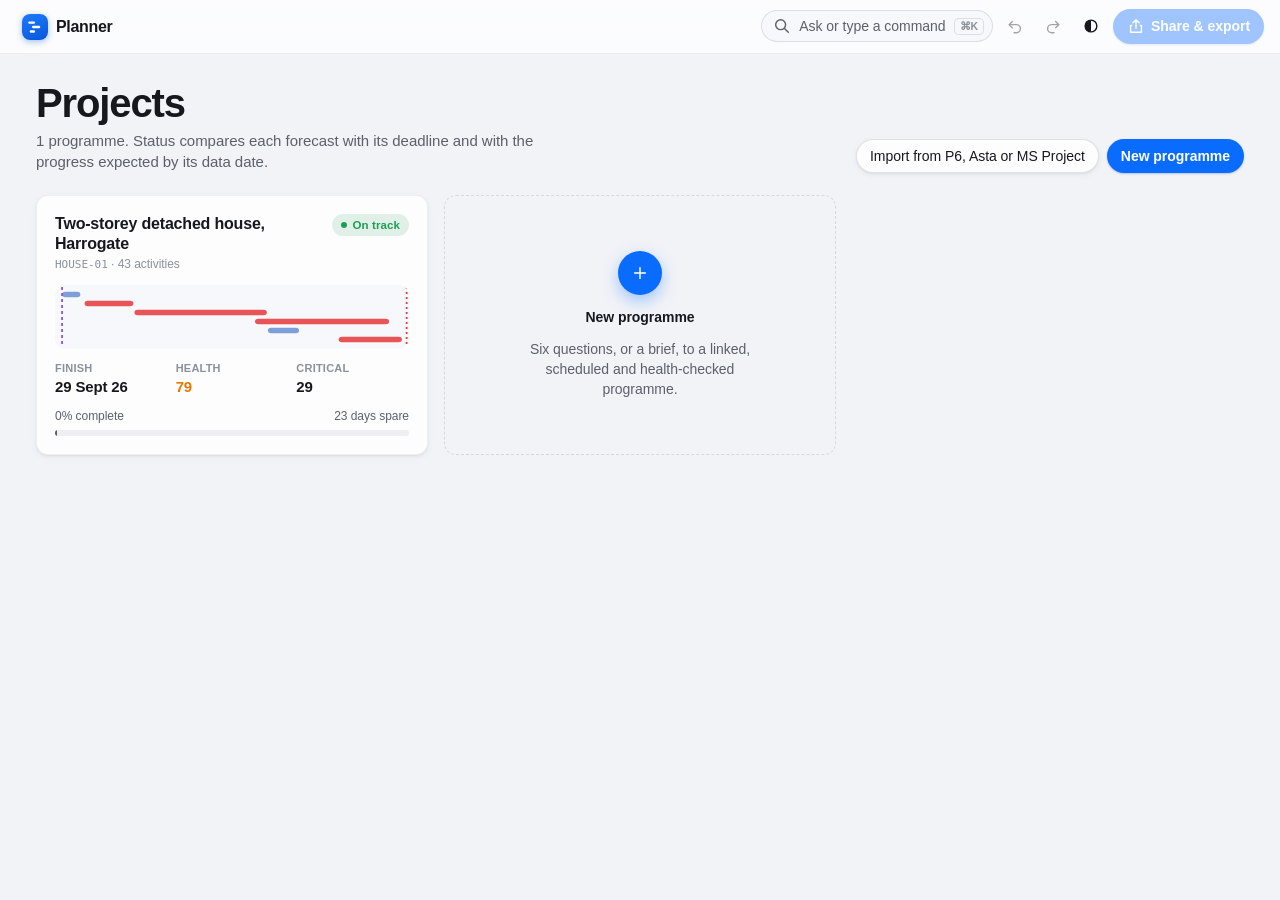
==== web/standalone.html @ c732b556 "Merge PDF report pack; rebuilt page Co-Authored-By: Claude Fable 5.1 <noreply@anthropic.com> Claude-" ====
<meta charset="utf-8">
<title>Planner — construction scheduling</title>
<link rel="icon" href="data:,">
<meta name="claude:viewport-fit-sides" content="cover">
<meta name="viewport" content="width=device-width, initial-scale=1, viewport-fit=cover">
<style>
/* Planner — one-screen scheduling app.
   Layout: frosted top bar over three screens (Projects portfolio, Plan = grid + Gantt with a
   slide-in inspector, Monitor = forecast, health and look-ahead). Sheets rise from their trigger.
   Type: the platform system face (SF Pro on Apple devices) with size-specific tracking; mono for
   activity IDs and dates in columns. Colour: Apple system hues on grey neutrals biased slightly
   blue; red means critical path, purple is the data date, orange marks constraints. */
:root {
  --bg: #f2f3f7;            /* page ground */
  --surface: #fdfdfe;       /* cards, grid (tinted, never pure white) */
  --surface-2: #f7f8fb;     /* recessed rows, summaries */
  --raised: #fdfdfe;        /* sheets, popovers */
  --ink: #16181d;           /* primary label */
  --ink-2: #5b606b;         /* secondary label */
  --ink-3: #8b909b;         /* tertiary label */
  --line: rgba(60, 64, 80, .14);
  --line-2: rgba(60, 64, 80, .07);
  --accent: #0a6cff;
  --accent-ink: #ffffff;
  --accent-soft: rgba(10, 108, 255, .11);
  --sel: rgba(10, 108, 255, .13);
  --crit: #e5383b;
  --crit-soft: rgba(229, 56, 59, .12);
  --ok: #1f9d55;
  --ok-soft: rgba(31, 157, 85, .13);
  --warn: #e07b00;
  --warn-soft: rgba(224, 123, 0, .14);
  --dd: #8a4fe0;            /* data date */
  --period: #0d8a7d;        /* closed progress periods */
  --bar: #4a78c8;            /* Asta-style activity blue */
  --done-ink: #0b1a33;       /* darkens the completed part of a bar */
  --bar-2: #9fb1d6;
  --summary: #2c3240;
  --baseline: #b5bccb;
  --progress: #1f9d55;
  --hist: #6e95e6;
  --over: #e5383b;
  --weekend: rgba(60, 64, 80, .07);
  --glass: rgba(255, 255, 255, .72);
  --glass-edge: rgba(255, 255, 255, .7);
  --scrim: rgba(18, 20, 28, .28);
  --shadow-low: 0 1px 2px rgba(20, 24, 40, .05), 0 2px 6px rgba(20, 24, 40, .05);
  --shadow-med: 0 2px 4px rgba(20, 24, 40, .06), 0 10px 24px rgba(20, 24, 40, .12);
  --shadow-high: 0 4px 8px rgba(20, 24, 40, .10), 0 24px 56px rgba(20, 24, 40, .20);
  --shadow-1: var(--shadow-low); --shadow-2: var(--shadow-med); --shadow-3: var(--shadow-high);
  --font: -apple-system, BlinkMacSystemFont, "SF Pro Text", "Segoe UI", Roboto, "Helvetica Neue", Arial, sans-serif;
  --font-display: -apple-system, BlinkMacSystemFont, "SF Pro Display", "Segoe UI", Roboto, "Helvetica Neue", Arial, sans-serif;
  --mono: ui-monospace, "SF Mono", SFMono-Regular, Menlo, Consolas, monospace;
  /* foundations: a 4px spacing grid, a 1.2 type scale from 14px exposed as roles, radii by role that nest
     concentrically (inner = outer - gap), three shadow tiers that imply stacking order, alpha overlays for
     interaction states, and two motion bands. Themes (light/dark) change values, never roles. */
  --space-1: 4px; --space-2: 8px; --space-3: 12px; --space-4: 16px; --space-5: 20px; --space-6: 24px; --space-8: 32px; --space-10: 40px;
  --fs-xs: 12px; --fs-sm: 13px; --fs-base: 14px; --fs-lg: 17px; --fs-xl: 20px; --fs-2xl: 24px; --fs-3xl: 29px; --fs-4xl: 35px;
  --lh-body: 1.43; --lh-heading: 1.25; --lh-supporting: 1.5;
  --w-regular: 400; --w-medium: 500; --w-semibold: 600; --w-bold: 700;
  --r-inner: 6px; --r-element: 10px; --r-container: 12px; --r-page: 28px; --r-full: 999px;
  --r-s: var(--r-inner); --r-m: var(--r-element); --r-l: var(--r-container);
  --overlay-hover: rgba(20, 24, 40, .06); --overlay-pressed: rgba(20, 24, 40, .11);
  --ease-standard: cubic-bezier(.2, 0, 0, 1); --dur-fast: 125ms; --dur-medium: 300ms; --dur-slow: 700ms;
  --z-raised: 1; --z-sticky: 30; --z-dropdown: 60; --z-overlay: 75; --z-toast: 90; --z-tooltip: 95;
  --rh: 30px;
  /* aliases used by the chart code; they follow the theme through the tokens above */
  --grid: var(--line-2); --muted: var(--ink-3); --today: var(--dd); --ms: var(--ink); --panel: var(--surface);
}
@media (prefers-color-scheme: dark) {
  :root:not([data-theme="light"]) {
    --bg: #0d0f13; --surface: #16191f; --surface-2: #1b1f26; --raised: #20242c;
    --ink: #eef0f4; --ink-2: #a6acb8; --ink-3: #747b88;
    --line: rgba(220, 226, 240, .13); --line-2: rgba(220, 226, 240, .06);
    --accent: #3d8bff; --accent-soft: rgba(61, 139, 255, .18); --sel: rgba(61, 139, 255, .22);
    --crit: #ff5a5d; --crit-soft: rgba(255, 90, 93, .16); --ok: #36c477; --ok-soft: rgba(54, 196, 119, .16);
    --warn: #ffa53a; --warn-soft: rgba(255, 165, 58, .16); --dd: #b78bff; --period: #3fcab6;
    --bar: #6f97e0; --done-ink: #000; --bar-2: #4c5d82; --summary: #d4d9e4; --baseline: #59606f; --progress: #36c477; --hist: #6f99f0; --over: #ff5a5d;
    --weekend: rgba(255, 255, 255, .04); --glass: rgba(24, 27, 34, .72); --glass-edge: rgba(255, 255, 255, .08); --scrim: rgba(0, 0, 0, .5);
    --shadow-low: 0 1px 2px rgba(0, 0, 0, .35), 0 2px 6px rgba(0, 0, 0, .3); --shadow-med: 0 2px 4px rgba(0, 0, 0, .4), 0 10px 24px rgba(0, 0, 0, .45); --shadow-high: 0 4px 8px rgba(0, 0, 0, .5), 0 24px 56px rgba(0, 0, 0, .6);
    --overlay-hover: rgba(255, 255, 255, .06); --overlay-pressed: rgba(255, 255, 255, .11);
    color-scheme: dark;
  }
}
:root[data-theme="dark"] {
  --bg: #0d0f13; --surface: #16191f; --surface-2: #1b1f26; --raised: #20242c;
  --ink: #eef0f4; --ink-2: #a6acb8; --ink-3: #747b88;
  --line: rgba(220, 226, 240, .13); --line-2: rgba(220, 226, 240, .06);
  --accent: #3d8bff; --accent-soft: rgba(61, 139, 255, .18); --sel: rgba(61, 139, 255, .22);
  --crit: #ff5a5d; --crit-soft: rgba(255, 90, 93, .16); --ok: #36c477; --ok-soft: rgba(54, 196, 119, .16);
  --warn: #ffa53a; --warn-soft: rgba(255, 165, 58, .16); --dd: #b78bff; --period: #3fcab6;
  --bar: #6f97e0; --done-ink: #000; --bar-2: #4c5d82; --summary: #d4d9e4; --baseline: #59606f; --progress: #36c477; --hist: #6f99f0; --over: #ff5a5d;
  --weekend: rgba(255, 255, 255, .04); --glass: rgba(24, 27, 34, .72); --glass-edge: rgba(255, 255, 255, .08); --scrim: rgba(0, 0, 0, .5);
  --shadow-low: 0 1px 2px rgba(0, 0, 0, .35), 0 2px 6px rgba(0, 0, 0, .3); --shadow-med: 0 2px 4px rgba(0, 0, 0, .4), 0 10px 24px rgba(0, 0, 0, .45); --shadow-high: 0 4px 8px rgba(0, 0, 0, .5), 0 24px 56px rgba(0, 0, 0, .6);
  --overlay-hover: rgba(255, 255, 255, .06); --overlay-pressed: rgba(255, 255, 255, .11);
  color-scheme: dark;
}

* { box-sizing: border-box; }
[hidden] { display: none !important; }
html, body { height: 100%; }
body { margin: 0; background: var(--bg); color: var(--ink); font: var(--fs-base)/var(--lh-body) var(--font); letter-spacing: -.003em; overflow: hidden; -webkit-font-smoothing: antialiased; }
button, input, select, textarea { font: inherit; color: inherit; letter-spacing: inherit; }
button { cursor: pointer; }
:focus-visible { outline: 2px solid var(--accent); outline-offset: 3px; border-radius: var(--r-inner); }
.ic { width: 18px; height: 18px; flex: none; fill: none; stroke: currentColor; stroke-width: 1.6; stroke-linecap: round; stroke-linejoin: round; }
.ic .fillc { fill: currentColor; stroke: none; }
.ic .fillbg { fill: var(--surface); }
kbd { font: 600 10.5px/1 var(--font); color: var(--ink-3); border: 1px solid var(--line); border-radius: 5px; padding: 2px 5px; background: var(--surface-2); }
.mono { font-family: var(--mono); font-size: .92em; font-variant-numeric: tabular-nums; }
.hint, .muted { color: var(--ink-2); }
.crit { color: var(--crit); }

/* ---------- controls ---------- */
:where(.primary, .btn, .ghost, .tb, .icon, .pop button, .sheet .actions button, .chipbtn) {
  display: inline-flex; align-items: center; justify-content: center; gap: 6px; border-radius: 999px; border: 1px solid transparent;
  padding: 6px 13px; min-height: 32px; white-space: nowrap; background: transparent; color: var(--ink);
  transition: transform var(--dur-fast) var(--ease-standard), background-color var(--dur-fast) var(--ease-standard), border-color var(--dur-fast) var(--ease-standard), opacity var(--dur-fast) var(--ease-standard);
}
.primary { background: var(--accent); color: var(--accent-ink); font-weight: 600; box-shadow: 0 1px 2px rgba(10, 60, 160, .25); }
.primary:hover { filter: brightness(1.06); }
.btn { background: var(--surface); border-color: var(--line); box-shadow: var(--shadow-1); }
.btn:hover, .ghost:hover, .tb:hover, .icon:hover, .chipbtn:hover { background: var(--overlay-hover); }
.primary:active, .btn:active, .ghost:active, .tb:active, .icon:active, .pop button:active, .chipbtn:active, .card:active, .tile:active { transform: scale(.98); transition-duration: 60ms; }
.btn:active, .ghost:active, .tb:active, .icon:active, .chipbtn:active { background: var(--overlay-pressed); }
button:disabled { opacity: .38; cursor: default; transform: none !important; background: transparent; }
.primary:disabled { background: var(--accent); }
.icon { padding: 0; width: 32px; height: 32px; border-radius: 50%; }
.danger { color: var(--crit); }
input:not([type=checkbox]):not([type=radio]):not([type=range]), select, textarea {
  background: var(--surface); border: 1px solid var(--line); border-radius: var(--r-element); padding: 6px 12px; min-width: 0; min-height: 36px;
  transition: border-color var(--dur-fast) var(--ease-standard), box-shadow var(--dur-fast) var(--ease-standard);
}
input:focus, select:focus, textarea:focus { outline: none; border-color: var(--accent); box-shadow: inset 0 0 0 1px var(--accent), 0 0 0 3px var(--accent-soft); }
select { appearance: none; padding-right: 28px; background-image: linear-gradient(45deg, transparent 50%, var(--ink-2) 50%), linear-gradient(135deg, var(--ink-2) 50%, transparent 50%); background-position: right 13px top 50%, right 8px top 50%; background-size: 5px 5px; background-repeat: no-repeat; }
input[type=range] { accent-color: var(--accent); width: 100%; }

/* switch */
.sw { display: flex; align-items: center; justify-content: space-between; gap: 12px; padding: 7px 4px; cursor: pointer; }
.sw input { position: absolute; opacity: 0; pointer-events: none; }
.sw i { position: relative; width: 38px; height: 23px; border-radius: 99px; background: var(--line); flex: none; transition: background-color .2s ease; }
.sw i::after { content: ""; position: absolute; top: 2px; left: 2px; width: 19px; height: 19px; border-radius: 50%; background: #fff; box-shadow: 0 1px 3px rgba(0, 0, 0, .25); transition: transform var(--dur-medium) var(--ease-standard); }
.sw input:checked + i { background: var(--ok); }
.sw input:checked + i::after { transform: translateX(15px); }
.sw input:focus-visible + i { outline: 2.5px solid var(--accent); outline-offset: 2px; }

/* ---------- shell ---------- */
.app { display: grid; grid-template-rows: auto auto 1fr; grid-template-columns: minmax(0, 1fr); height: 100%; }
.topbar {
  position: relative; z-index: 30; display: flex; align-items: center; gap: 12px; min-height: 54px;
  padding-block: 8px; padding-left: max(16px, env(safe-area-inset-left, 0px)); padding-right: max(16px, env(safe-area-inset-right, 0px));
  background: var(--glass); -webkit-backdrop-filter: blur(22px) saturate(180%); backdrop-filter: blur(22px) saturate(180%);
  border-bottom: 1px solid var(--line-2);
}
.tb-left, .tb-right { display: flex; align-items: center; gap: 6px; min-width: 0; }
.tb-left { flex: 1 1 0; }
.tb-right { flex: 1 1 0; justify-content: flex-end; }
.brand { display: inline-flex; align-items: center; gap: 8px; background: none; border: 0; padding: 4px 6px; border-radius: 10px; color: var(--ink); }
.brand:hover { background: var(--accent-soft); }
.mark { width: 26px; height: 26px; padding: 4px; border-radius: 8px; background: linear-gradient(160deg, #1d7bff, #0a56d8); fill: #fff; stroke: none; box-shadow: 0 2px 6px rgba(10, 86, 216, .35); }
.brand-name { font: 650 16px/1 var(--font-display); letter-spacing: -.02em; }
.crumb-sep { color: var(--ink-3); }
.crumb { display: inline-flex; align-items: center; gap: 6px; border: 0; background: none; padding: 6px 8px; border-radius: 10px; font-weight: 600; min-width: 0; color: var(--ink); }
.crumb:hover { background: var(--accent-soft); }
.crumb span { overflow: hidden; text-overflow: ellipsis; white-space: nowrap; max-width: 32vw; }
.chev { width: 12px; height: 12px; fill: none; stroke: var(--ink-2); stroke-width: 1.6; stroke-linecap: round; flex: none; }
.seg { position: relative; display: inline-grid; grid-auto-flow: column; grid-auto-columns: 1fr; padding: 3px; border-radius: 10px; background: var(--line-2); border: 1px solid var(--line-2); }
.seg button { position: relative; z-index: 1; border: 0; background: none; padding: 5px 18px; border-radius: 8px; font-weight: 600; color: var(--ink-2); min-height: 28px; }
.seg button[aria-selected="true"] { color: var(--ink); }
.seg-thumb { position: absolute; z-index: 0; top: 3px; left: 3px; height: calc(100% - 6px); border-radius: 8px; background: var(--raised); box-shadow: var(--shadow-1), 0 0 0 .5px var(--line); will-change: transform, width; }
.cmdk { display: inline-flex; align-items: center; gap: 8px; min-height: 32px; padding: 0 8px 0 11px; border-radius: 999px; border: 1px solid var(--line); background: var(--surface-2); color: var(--ink-2); min-width: 0; }
.cmdk:hover { border-color: var(--accent); }
.cmdk-label { white-space: nowrap; overflow: hidden; text-overflow: ellipsis; }
.status { display: inline-flex; align-items: center; gap: 5px; font-size: 12px; color: var(--ink-2); padding: 0 6px; white-space: nowrap; }
.status::before { content: ""; width: 7px; height: 7px; border-radius: 50%; background: var(--ok); }
.status.saving::before { background: var(--warn); animation: pulse 1s ease-in-out infinite; }
.status.error { color: var(--crit); } .status.error::before { background: var(--crit); }
@keyframes pulse { 50% { opacity: .35; } }
.screens { position: relative; min-height: 0; }
.screen { position: absolute; inset: 0; overflow: auto; }
.screen-plan { display: grid; grid-template-rows: auto auto 1fr; overflow: hidden; }

/* ---------- Projects (portfolio) ---------- */
.page { max-width: 1240px; margin: 0 auto; padding-block: 28px 64px; padding-left: max(16px, env(safe-area-inset-left, 0px)); padding-right: max(16px, env(safe-area-inset-right, 0px)); }
.page-head { display: flex; flex-wrap: wrap; align-items: flex-end; justify-content: space-between; gap: 16px; margin-bottom: 22px; }
.display { margin: 0; font: 700 clamp(28px, 4vw, 40px)/1.05 var(--font-display); letter-spacing: -.028em; text-wrap: balance; }
.lede { margin: 6px 0 0; color: var(--ink-2); font-size: 15px; max-width: 60ch; }
.head-actions { display: flex; gap: 8px; flex-wrap: wrap; }
.hero { display: grid; grid-template-columns: minmax(0, 1.2fr) minmax(0, 1fr); gap: 28px; align-items: center; background: var(--surface); border-radius: var(--r-l); padding: 30px; box-shadow: var(--shadow-1); margin-bottom: 26px; overflow: hidden; }
.hero h2 { margin: 0 0 8px; font: 700 26px/1.12 var(--font-display); letter-spacing: -.022em; text-wrap: balance; }
.hero p { margin: 0 0 18px; color: var(--ink-2); font-size: 15px; max-width: 52ch; }
.hero-art { min-width: 0; }
.hero-art svg { width: 100%; height: auto; display: block; }
.cards { display: grid; grid-template-columns: repeat(auto-fill, minmax(300px, 1fr)); gap: 16px; }
.card { position: relative; display: flex; flex-direction: column; gap: 12px; text-align: left; background: var(--surface); border: 1px solid var(--line-2); border-radius: var(--r-l); padding: 18px; box-shadow: var(--shadow-1); color: var(--ink); transition: transform .12s ease-out, box-shadow .2s ease; min-width: 0; }
.card:hover { box-shadow: var(--shadow-2); }
.card-top { display: flex; align-items: flex-start; justify-content: space-between; gap: 10px; }
.card h3 { margin: 0; font: 650 16px/1.25 var(--font-display); letter-spacing: -.012em; overflow-wrap: anywhere; }
.card .sub { color: var(--ink-3); font-size: 12px; margin-top: 2px; }
.spark { width: 100%; height: 64px; display: block; border-radius: 10px; background: var(--surface-2); }
.card-facts { display: grid; grid-template-columns: repeat(3, minmax(0, 1fr)); gap: 8px; }
.fact .k { font-size: 11px; color: var(--ink-3); letter-spacing: .02em; text-transform: uppercase; font-weight: 600; }
.fact .v { font: 600 15px/1.3 var(--font-display); letter-spacing: -.01em; font-variant-numeric: tabular-nums; }
.meter { height: 6px; border-radius: 99px; background: var(--line-2); overflow: hidden; position: relative; }
.meter b { position: absolute; inset: 0 auto 0 0; border-radius: 99px; background: var(--ok); }
.meter i { position: absolute; top: -2px; bottom: -2px; width: 2px; background: var(--ink-2); border-radius: 2px; }
.card-del { position: absolute; top: 12px; right: 12px; opacity: 0; }
.card:hover .card-del, .card:focus-within .card-del { opacity: 1; }
.card.new { align-items: center; justify-content: center; text-align: center; min-height: 260px; border: 1.5px dashed var(--line); background: transparent; box-shadow: none; color: var(--ink-2); }
.card.new:hover { border-color: var(--accent); color: var(--accent); background: var(--accent-soft); }
.card.new .plus { width: 44px; height: 44px; border-radius: 50%; background: var(--accent); color: #fff; display: grid; place-items: center; box-shadow: 0 6px 16px rgba(10, 108, 255, .35); }

/* status chips */
.chip { display: inline-flex; align-items: center; gap: 5px; font-size: 11.5px; font-weight: 650; letter-spacing: .01em; padding: 3px 9px; border-radius: 99px; background: var(--line-2); color: var(--ink-2); white-space: nowrap; }
.chip::before { content: ""; width: 6px; height: 6px; border-radius: 50%; background: currentColor; }
.chip.ok { background: var(--ok-soft); color: var(--ok); }
.chip.warn { background: var(--warn-soft); color: var(--warn); }
.chip.bad { background: var(--crit-soft); color: var(--crit); }
.chip.plain::before { display: none; }

/* ---------- Plan ---------- */
.planbar { display: flex; flex-wrap: wrap; align-items: center; gap: 4px 10px; padding-block: 8px; padding-left: max(16px, env(safe-area-inset-left, 0px)); padding-right: max(16px, env(safe-area-inset-right, 0px)); border-bottom: 1px solid var(--line-2); background: var(--surface); }
.tgroup { display: flex; align-items: center; gap: 2px; padding-right: 10px; border-right: 1px solid var(--line-2); flex-wrap: wrap; }
.tgroup:last-child { border-right: 0; padding-right: 0; }
.tgroup.grow { flex: 1 1 auto; justify-content: flex-end; }
.tb { min-height: 30px; padding: 4px 10px; border-radius: 8px; font-weight: 500; color: var(--ink); }
.tb.only-ic { width: 32px; padding: 0; }
.tb.on { background: var(--accent-soft); color: var(--accent); }
.tdiv { width: 1px; height: 18px; background: var(--line); margin: 0 4px; }
.datefield { gap: 6px; padding-right: 4px; }
.datefield input { min-height: 28px; padding: 3px 6px; border-radius: 7px; font-variant-numeric: tabular-nums; }
.dd-dot { width: 8px; height: 8px; border-radius: 50%; background: var(--dd); }
.dd-l { color: var(--ink-2); }
.miniseg { display: inline-flex; padding: 2px; border-radius: 9px; background: var(--line-2); }
.miniseg button { border: 0; background: none; padding: 4px 10px; border-radius: 7px; font-weight: 600; color: var(--ink-2); min-height: 26px; }
.miniseg button.on { background: var(--raised); color: var(--ink); box-shadow: var(--shadow-1); }
.search { display: flex; align-items: center; gap: 6px; padding: 0 10px; border-radius: 9px; background: var(--surface-2); border: 1px solid var(--line-2); color: var(--ink-3); min-width: 0; }
.search input { border: 0 !important; background: transparent !important; box-shadow: none !important; padding: 4px 0 !important; min-height: 30px !important; width: 160px; max-width: 32vw; color: var(--ink); }
.facts { display: flex; align-items: center; gap: 8px 18px; flex-wrap: wrap; padding-block: 8px; padding-left: max(16px, env(safe-area-inset-left, 0px)); padding-right: max(16px, env(safe-area-inset-right, 0px)); font-size: var(--fs-xs); color: var(--ink-2); background: var(--surface); border-bottom: 1px solid var(--line-2); }
.facts b { color: var(--ink); font-weight: 600; font-variant-numeric: tabular-nums; }
.facts .pname { font: 650 15px/1.2 var(--font-display); color: var(--ink); letter-spacing: -.012em; }
.facts .linkish { border: 0; background: none; padding: 0; color: inherit; }
.work { position: relative; display: grid; grid-template-columns: minmax(0, 1fr) auto; min-height: 0; }
#sheet { overflow: auto; position: relative; outline: none; background: var(--surface); overscroll-behavior: contain; }
#inner { position: relative; }
.hdr { position: sticky; top: 0; z-index: 5; display: flex; height: 60px; background: var(--glass); -webkit-backdrop-filter: blur(16px) saturate(170%); backdrop-filter: blur(16px) saturate(170%); border-bottom: 1px solid var(--line); }
.hdr-grid { position: sticky; left: 0; z-index: 6; display: flex; background: var(--surface); border-right: 1px solid var(--line); height: 60px; }
.hdr-grid .c { display: flex; align-items: flex-end; padding: 0 8px 7px; font-size: 11px; font-weight: 600; color: var(--ink-3); letter-spacing: .03em; text-transform: uppercase; border-right: 1px solid var(--line-2); overflow: hidden; white-space: nowrap; cursor: pointer; user-select: none; position: relative; }
.hdr-grid .c.sorted { color: var(--accent); }
.hdr-time { position: relative; }
.rows { position: relative; }
.row { display: flex; height: var(--rh); }
.cells { position: sticky; left: 0; z-index: 2; display: flex; background: var(--surface); border-bottom: 1px solid var(--line-2); border-right: 1px solid var(--line); height: var(--rh); }
.row:hover .cells { background: var(--surface-2); }
.row.sel .cells { background: var(--sel); }
.row.wbs .cells { background: var(--surface-2); font-weight: 650; }
.row.wbs.sel .cells, .row.group.sel .cells { background: var(--sel); }
.row.group .cells { background: var(--accent-soft); font-weight: 650; }
.c { display: flex; align-items: center; padding: 0 8px; border-right: 1px solid var(--line-2); overflow: hidden; white-space: nowrap; font-size: 13px; }
.c.num { justify-content: flex-end; font-family: var(--mono); font-size: 12px; font-variant-numeric: tabular-nums; color: var(--ink-2); }
.c.active { box-shadow: inset 0 0 0 2px var(--accent); border-radius: 4px; }
.c input, .c select { width: 100%; min-height: 24px !important; height: 24px; padding: 0 6px !important; border-radius: 5px !important; font-size: 13px; }
.c .tw { display: inline-grid; place-items: center; width: 16px; height: 16px; margin-right: 4px; border-radius: 4px; cursor: pointer; color: var(--ink-3); font-size: 9px; flex: none; transition: transform .2s ease; }
.c .tw:hover { background: var(--line-2); color: var(--ink); }
.c.crit { color: var(--crit); }
.c .swatch, .swatch { display: inline-block; width: 9px; height: 9px; border-radius: 3px; margin-right: 7px; flex: none; }
svg.chart { position: absolute; top: 0; pointer-events: none; }
svg.chart .hit { pointer-events: all; }
svg text { font-family: var(--font); font-size: 11.5px; }
.bar { cursor: grab; touch-action: none; }
svg.chart { touch-action: pan-y; }   /* fingers scroll up and down; sideways on empty space is panned in app.js; on a bar it drags */
.handle, .linkdot { touch-action: none; }
.bar.drag { cursor: grabbing; filter: drop-shadow(0 6px 10px rgba(20, 30, 60, .25)); }
.handle { cursor: ew-resize; }
.linkdot { cursor: crosshair; }
.colgrip { position: absolute; right: 0; top: 0; width: 7px; height: 100%; cursor: col-resize; }
.colgrip:hover { background: var(--accent-soft); }
.bandrow { position: sticky; bottom: 0; z-index: 3; display: flex; background: var(--glass); -webkit-backdrop-filter: blur(16px); backdrop-filter: blur(16px); border-top: 1px solid var(--line); height: 150px; }
.bandrow .cells { position: sticky; left: 0; z-index: 4; flex-direction: column; align-items: flex-start; gap: 4px; padding: 10px 12px; font-size: 12px; height: 150px; border-bottom: none; background: var(--surface); }
.bandrow svg { display: block; }

/* inspector: a parallel, non-blocking panel (no scrim) */
.inspector { width: min(360px, 92vw); border-left: 1px solid var(--line); background: var(--surface); overflow: auto; padding: 16px 16px 40px; box-shadow: -12px 0 30px rgba(20, 24, 40, .06); will-change: transform; }
.insp-head { display: flex; align-items: flex-start; gap: 10px; margin-bottom: 12px; }
.insp-head h3 { margin: 0; font: 650 17px/1.25 var(--font-display); letter-spacing: -.014em; overflow-wrap: anywhere; }
.insp-head .id { font-family: var(--mono); font-size: 11.5px; color: var(--ink-3); }
.insp-dates { display: grid; grid-template-columns: repeat(2, minmax(0, 1fr)); gap: 8px; margin: 10px 0 14px; }
.insp-dates .cell { background: var(--surface-2); border-radius: 10px; padding: 8px 10px; }
.insp-dates .k { font-size: 10.5px; text-transform: uppercase; letter-spacing: .04em; font-weight: 650; color: var(--ink-3); }
.insp-dates .v { font-weight: 600; font-variant-numeric: tabular-nums; }
.form { display: grid; gap: 10px; }
.form label, .fld { display: grid; gap: 4px; font-size: 12px; font-weight: 600; color: var(--ink-2); }
.form .row2 { display: grid; grid-template-columns: repeat(2, minmax(0, 1fr)); gap: 10px; }
.stepper { display: inline-flex; align-items: center; border: 1px solid var(--line); border-radius: 10px; overflow: hidden; background: var(--surface); }
.stepper button { border: 0; background: none; width: 34px; min-height: 34px; font-size: 17px; color: var(--accent); }
.stepper button:active { background: var(--accent-soft); }
.stepper input { border: 0 !important; box-shadow: none !important; width: 64px; text-align: center; border-radius: 0 !important; font-variant-numeric: tabular-nums; }
.links-list { display: flex; flex-wrap: wrap; gap: 6px; }
.linkchip { border: 1px solid var(--line); background: var(--surface-2); border-radius: 99px; padding: 3px 9px; font-family: var(--mono); font-size: 11.5px; color: var(--ink); }
.linkchip:hover { border-color: var(--accent); color: var(--accent); }
.insp-sec { margin: 18px 0 8px; font-size: 11px; font-weight: 700; letter-spacing: .05em; text-transform: uppercase; color: var(--ink-3); }
.empty { color: var(--ink-2); text-align: center; padding: 40px 12px; }
.empty b { display: block; font: 650 16px/1.3 var(--font-display); color: var(--ink); margin-bottom: 4px; }

/* ---------- Monitor ---------- */
.kpis { display: grid; grid-template-columns: repeat(4, minmax(0, 1fr)); gap: 14px; margin-bottom: 18px; }
.kpi { background: var(--surface); border-radius: var(--r-container); padding: var(--space-4); box-shadow: var(--shadow-1); min-width: 0; display: flex; flex-direction: column; gap: 6px; }
.kpi .k { font-size: 11.5px; font-weight: 650; letter-spacing: .03em; text-transform: uppercase; color: var(--ink-3); }
.kpi .big { font: 700 28px/1.05 var(--font-display); letter-spacing: -.025em; font-variant-numeric: tabular-nums; }
.kpi .note { font-size: var(--fs-xs); color: var(--ink-2); }
.kpi-ring { display: flex; align-items: center; gap: 14px; }
.ring { width: 64px; height: 64px; flex: none; transform: rotate(-90deg); }
.ring circle { fill: none; stroke-width: 7; stroke-linecap: round; }
.ring .track { stroke: var(--line-2); }
.grid2 { display: grid; grid-template-columns: minmax(0, 1.35fr) minmax(0, 1fr); gap: 16px; align-items: start; }
.mon-grid { display: grid; grid-template-columns: minmax(0, 1.25fr) minmax(340px, 1fr); gap: 16px; align-items: start; }
.mon-side { position: sticky; top: 16px; display: grid; gap: 14px; }
.vpanel { background: var(--surface); border-radius: var(--r-l); box-shadow: var(--shadow-1); padding: 16px 18px; min-width: 0; }
.inspector .vpanel { box-shadow: none; padding: 4px 0 14px; border-radius: 0; border-bottom: 1px solid var(--line-2); margin-bottom: 12px; }
.vhead { display: flex; align-items: baseline; justify-content: space-between; gap: 8px 12px; flex-wrap: wrap; margin-bottom: 10px; }
.vhead h3 { margin: 0; font: 650 15px/1.25 var(--font-display); letter-spacing: -.012em; }
.legend { display: flex; flex-wrap: wrap; gap: 4px 12px; font-size: 11.5px; color: var(--ink-2); }
.lg { display: inline-flex; align-items: center; gap: 5px; }
.lg svg { width: 22px; height: 10px; }
.viz { width: 100%; min-height: 40px; }
.viz svg { display: block; overflow: visible; }
.viz text { font-family: var(--font); font-variant-numeric: tabular-nums; }
.vnote { margin: 8px 0 0; font-size: var(--fs-xs); color: var(--ink-2); }
.vnote b { color: var(--ink); font-variant-numeric: tabular-nums; }
.phases { display: grid; gap: 9px; }
.ph { display: grid; grid-template-columns: minmax(0, 1fr) minmax(90px, 1.3fr) 38px; gap: 10px; align-items: center; font-size: var(--fs-xs); cursor: default; }
.ph-name { overflow: hidden; text-overflow: ellipsis; white-space: nowrap; }
.ph-bar { position: relative; height: 10px; border-radius: 3px; background: var(--accent-soft); }
.ph-bar b { position: absolute; inset: 0 auto 0 0; border-radius: 3px; background: var(--accent); }
.ph-bar i { position: absolute; top: -3px; bottom: -3px; width: 2px; border-radius: 1px; background: var(--ink); }
.ph-v { text-align: right; font-weight: 600; font-variant-numeric: tabular-nums; }
.mlist { display: grid; }
.mrow { display: grid; grid-template-columns: 12px minmax(0, 1fr) auto; gap: 10px; align-items: center; padding: 8px 0; border-top: 1px solid var(--line-2); }
.mrow:first-child { border-top: 0; }
.mrow .t { font-weight: 600; font-size: 13px; overflow-wrap: anywhere; }
.mrow .s { font-size: 12px; color: var(--ink-2); }
.mdia { width: 12px; height: 12px; }
.side-tabs { display: flex; align-items: center; justify-content: space-between; gap: 8px; margin: -4px 0 14px; position: sticky; top: -16px; z-index: 2; background: var(--surface); padding: 8px 0; }
.chartkey { display: inline-flex; flex-wrap: wrap; gap: 4px 12px; margin-left: auto; font-size: 11.5px; color: var(--ink-2); }
.k-i { display: inline-flex; align-items: center; gap: 5px; white-space: nowrap; }
.k-i svg { width: 24px; height: 12px; }
.panel { background: var(--surface); border-radius: var(--r-container); box-shadow: var(--shadow-low); padding: var(--space-4); min-width: 0; margin-bottom: var(--space-4); }
.panel h2 { margin: 0; font: 650 17px/1.25 var(--font-display); letter-spacing: -.015em; }
.panel-head { display: flex; align-items: center; justify-content: space-between; gap: 10px; flex-wrap: wrap; margin-bottom: 12px; }
.panel-head .hint { font-size: var(--fs-xs); }
.list { display: flex; flex-direction: column; }
.li { display: grid; grid-template-columns: minmax(0, 1fr) auto; gap: 4px 12px; align-items: center; padding: 10px 2px; border-top: 1px solid var(--line-2); }
.li:first-child { border-top: 0; }
.li .t { font-weight: 600; overflow-wrap: anywhere; }
.li .s { font-size: 12px; color: var(--ink-2); }
.li.click { cursor: pointer; border-radius: 8px; }
.li.click:hover { background: var(--surface-2); }
.upd { display: grid; grid-template-columns: minmax(0, 1fr) minmax(120px, 190px) 54px; gap: 8px 12px; align-items: center; padding: 10px 2px; border-top: 1px solid var(--line-2); }
.upd:first-of-type { border-top: 0; }
.upd .pct { font: 600 13px var(--font); text-align: right; font-variant-numeric: tabular-nums; }
.upd.changed .pct { color: var(--accent); }
.upd-foot { display: flex; align-items: center; justify-content: space-between; gap: 10px; flex-wrap: wrap; padding-top: 12px; border-top: 1px solid var(--line-2); margin-top: 6px; }
.check { display: grid; grid-template-columns: 10px minmax(0, 1fr) auto; gap: 2px 10px; align-items: baseline; padding: 10px 2px; border-top: 1px solid var(--line-2); }
.check:first-child { border-top: 0; }
.check .dot { width: 8px; height: 8px; border-radius: 50%; background: var(--ok); align-self: center; }
.check.fail .dot { background: var(--crit); }
.check.na .dot { background: var(--ink-3); opacity: .5; }
.check .d { grid-column: 2 / -1; font-size: var(--fs-xs); color: var(--ink-2); }
.check .items { grid-column: 2 / -1; font-family: var(--mono); font-size: 11.5px; overflow-wrap: anywhere; }
.check .items a { color: var(--accent); cursor: pointer; }
.bullets { margin: 0; padding-left: 18px; display: grid; gap: 6px; color: var(--ink); }
.bullets li::marker { color: var(--ink-3); }

/* ---------- Start flow ---------- */
.steps { display: flex; gap: 6px; margin-bottom: 18px; }
.steps i { height: 4px; flex: 1; border-radius: 4px; background: var(--line-2); overflow: hidden; position: relative; }
.steps i.done::after, .steps i.cur::after { content: ""; position: absolute; inset: 0; background: var(--accent); border-radius: 4px; }
.steps i.cur::after { opacity: .55; }
.q { font: 700 24px/1.15 var(--font-display); letter-spacing: -.022em; margin: 0 0 4px; text-wrap: balance; }
.qsub { margin: 0 0 18px; color: var(--ink-2); }
.tiles { display: grid; grid-template-columns: repeat(auto-fill, minmax(132px, 1fr)); gap: 10px; }
.tile { display: flex; flex-direction: column; align-items: flex-start; gap: 10px; text-align: left; padding: 14px; border-radius: 14px; border: 1.5px solid var(--line); background: var(--surface); color: var(--ink); min-height: 96px; transition: transform .12s ease-out; }
.tile:hover { border-color: var(--accent); }
.tile.on { border-color: var(--accent); background: var(--accent-soft); box-shadow: 0 0 0 1px var(--accent) inset; }
.tile svg { width: 28px; height: 28px; fill: none; stroke: var(--accent); stroke-width: 1.5; stroke-linejoin: round; stroke-linecap: round; }
.tile b { font-weight: 650; }
.tile span { font-size: 12px; color: var(--ink-2); }
.optrow { display: grid; gap: 6px; margin-bottom: 14px; }
.optrow > span { font-size: 12px; font-weight: 650; color: var(--ink-2); }
.pills { display: flex; flex-wrap: wrap; gap: 6px; }
.pills button { border: 1px solid var(--line); background: var(--surface); color: var(--ink); border-radius: 99px; padding: 6px 13px; min-height: 32px; transition: transform .12s ease-out; }
.pills button:active { transform: scale(.96); }
.pills button.on { background: var(--ink); border-color: var(--ink); color: var(--surface); font-weight: 600; }
.toggles { display: grid; grid-template-columns: repeat(auto-fill, minmax(240px, 1fr)); gap: 0 18px; }
.toggles .sw { border-bottom: 1px solid var(--line-2); padding: 11px 2px; }
.review { background: var(--surface-2); border-radius: 14px; padding: 16px; display: grid; gap: 8px; }
.review .line { display: flex; justify-content: space-between; gap: 12px; border-bottom: 1px solid var(--line-2); padding-bottom: 8px; }
.review .line:last-child { border-bottom: 0; padding-bottom: 0; }
.review .line span { color: var(--ink-2); }
.review .line b { text-align: right; overflow-wrap: anywhere; }
.alt { display: flex; flex-wrap: wrap; gap: 8px 16px; margin-top: 18px; padding-top: 14px; border-top: 1px solid var(--line-2); }
.alt button { border: 0; background: none; color: var(--accent); padding: 4px 0; font-weight: 600; }
.alt button:hover { text-decoration: underline; }
.stepbody { will-change: transform, opacity; }

/* ---------- overlays ---------- */
.scrim { position: fixed; inset: 0; z-index: 70; background: var(--scrim); display: flex; align-items: center; justify-content: center; padding: 24px; }
.sheet { position: relative; background: var(--raised); border-radius: 22px; padding: 22px 24px 20px; width: min(640px, 100%); max-height: min(86vh, 900px); overflow: auto; box-shadow: var(--shadow-3); will-change: transform, opacity; overscroll-behavior: contain; }
.sheet.wide { width: min(860px, 100%); }
.sheet h2 { margin: 0 0 12px; font: 700 20px/1.2 var(--font-display); letter-spacing: -.02em; padding-right: 36px; }
.sheet .x { position: absolute; top: 14px; right: 14px; }
.sheet .grid { display: grid; grid-template-columns: repeat(auto-fit, minmax(170px, 1fr)); gap: 10px 12px; }
.sheet label { display: grid; gap: 4px; font-size: 12px; font-weight: 600; color: var(--ink-2); }
.sheet label.row { display: flex; align-items: center; gap: 7px; font-weight: 500; color: var(--ink); }
.sheet .actions { display: flex; gap: 8px; justify-content: flex-end; margin-top: 18px; position: sticky; bottom: -20px; padding: 12px 0 2px; background: linear-gradient(to bottom, transparent, var(--raised) 35%); }
.sheet .actions .btn, .sheet .actions button:not(.primary) { background: var(--surface-2); border: 1px solid var(--line); }
.sheet table { border-collapse: collapse; width: 100%; font-size: 13px; }
.sheet th, .sheet td { padding: 6px 6px; border-bottom: 1px solid var(--line-2); text-align: left; vertical-align: middle; }
.sheet th { font-size: 11px; text-transform: uppercase; letter-spacing: .04em; color: var(--ink-3); }
.sheet td input, .sheet td select { width: 100%; }
.sheet .days { display: flex; gap: 6px 14px; flex-wrap: wrap; }
.sheet .bar-row { display: flex; gap: 8px; align-items: center; margin-bottom: 10px; flex-wrap: wrap; }
.sheet h3 { font: 650 15px/1.3 var(--font-display); margin: 14px 0 6px; }
.grab { display: none; width: 38px; height: 5px; border-radius: 3px; background: var(--line); margin: -8px auto 12px; }
.tablewrap { overflow-x: auto; }
.exports { display: grid; grid-template-columns: repeat(auto-fill, minmax(150px, 1fr)); gap: 10px; }
.exports .tile svg { stroke: var(--accent); }
.pop { position: fixed; z-index: 60; min-width: 230px; max-width: calc(100vw - 32px); max-height: 75vh; overflow: auto; padding: 6px; border-radius: 14px; background: var(--raised); box-shadow: var(--shadow-3), 0 0 0 .5px var(--line); will-change: transform, opacity; }
.pop button { width: 100%; justify-content: flex-start; border-radius: 8px; min-height: 32px; padding: 6px 10px; font-weight: 500; }
.pop button:hover { background: var(--accent); color: #fff; }
.pop button.on { color: var(--accent); }
.pop button.on:hover { color: #fff; }
.pop-sec { padding: 10px 10px 4px; font-size: 11px; font-weight: 700; letter-spacing: .05em; text-transform: uppercase; color: var(--ink-3); }
.pop-view { padding: 6px 12px 12px; width: 280px; }
.pop-view .fld { grid-template-columns: 70px minmax(0, 1fr); align-items: center; padding: 4px 0; }
.pop-row { display: flex; gap: 6px; padding-top: 10px; }
.pop-row button { background: var(--surface-2); border: 1px solid var(--line); justify-content: center; }
.pop-row button:hover { background: var(--accent-soft); color: var(--ink); }
.palette { width: min(620px, 100%); align-self: flex-start; margin-top: 10vh; background: var(--raised); border-radius: 18px; box-shadow: var(--shadow-3); overflow: hidden; will-change: transform, opacity; }
.pal-in { display: flex; align-items: center; gap: 10px; padding: 14px 16px; border-bottom: 1px solid var(--line-2); color: var(--ink-3); }
.pal-in input { flex: 1; border: 0 !important; box-shadow: none !important; padding: 2px 0 !important; font-size: 17px; background: transparent !important; color: var(--ink); min-height: 30px; }
.pal-list { max-height: 46vh; overflow: auto; padding: 6px; }
.pal-item { display: flex; align-items: center; gap: 10px; padding: 9px 10px; border-radius: 10px; cursor: pointer; }
.pal-item .k { margin-left: auto; font-size: 11.5px; color: var(--ink-3); }
.pal-item.on { background: var(--accent); color: #fff; }
.pal-item.on .k, .pal-item.on .hint { color: rgba(255, 255, 255, .8); }
.pal-sec { padding: 8px 10px 4px; font-size: 11px; font-weight: 700; letter-spacing: .05em; text-transform: uppercase; color: var(--ink-3); }
.pal-out { padding: 0 16px; font-size: var(--fs-xs); color: var(--ink-2); }
.pal-out:not(:empty) { padding: 10px 16px; border-top: 1px solid var(--line-2); }
.tip { position: fixed; pointer-events: none; background: var(--raised); color: var(--ink); padding: 8px 10px; border-radius: 10px; font-size: 12px; display: none; z-index: 80; max-width: 320px; box-shadow: var(--shadow-2), 0 0 0 .5px var(--line); }
.ctx { position: fixed; z-index: 75; background: var(--raised); border-radius: 12px; box-shadow: var(--shadow-3), 0 0 0 .5px var(--line); min-width: 220px; padding: 5px; }
.ctx div { padding: 6px 10px; cursor: pointer; border-radius: 7px; font-size: 13px; }
.ctx div:hover { background: var(--accent); color: #fff; }
.ctx hr { border: none; border-top: 1px solid var(--line-2); margin: 4px 6px; }
.toast { position: fixed; left: 0; right: 0; margin-inline: auto; width: max-content; bottom: max(22px, env(safe-area-inset-bottom, 0px)); z-index: 90; display: flex; align-items: center; gap: 14px; background: var(--ink); color: var(--bg); padding: 10px 12px 10px 16px; border-radius: 14px; font-size: 13px; max-width: min(620px, calc(100vw - 32px)); box-shadow: var(--shadow-3); will-change: transform, opacity; }
.toast button { border: 0; background: rgba(127, 127, 127, .25); color: inherit; padding: 5px 11px; border-radius: 99px; font-weight: 650; white-space: nowrap; }
.ai { position: fixed; right: max(16px, env(safe-area-inset-right, 0px)); bottom: 72px; width: min(420px, calc(100vw - 32px)); max-height: 66vh; background: var(--raised); border-radius: 18px; box-shadow: var(--shadow-3); display: flex; flex-direction: column; z-index: 55; overflow: hidden; }
.ai header { display: flex; align-items: center; gap: 8px; padding: 10px 12px 10px 16px; border-bottom: 1px solid var(--line-2); }
.ai header button:not(.icon) { border: 0; background: none; color: var(--accent); font-weight: 600; }
.ai .spacer { flex: 1; }
.ai .log { overflow: auto; padding: 4px 14px; flex: 1; }
.ai .msg { margin: 8px 0; padding: 9px 12px; border-radius: 14px; background: var(--surface-2); }
.ai .msg.me { background: var(--accent); color: #fff; margin-left: 40px; }
.ai .msg .tools { font-size: 11px; color: var(--ink-3); margin-top: 4px; font-family: var(--mono); }
.ai form { display: flex; gap: 8px; padding: 10px 12px; border-top: 1px solid var(--line-2); }
.ai form input { flex: 1; border-radius: 99px; }
.print-title { display: none; }

/* ---------- responsive ---------- */
@media (max-width: 980px) {
  .kpis { grid-template-columns: repeat(2, minmax(0, 1fr)); }
  .grid2, .mon-grid { grid-template-columns: minmax(0, 1fr); }
  .mon-side { position: static; order: -1; }
  .chartkey { margin-left: 0; }
  .hero { grid-template-columns: minmax(0, 1fr); }
  .tb span:not(.dd-dot):not(.dd-l) { display: none; }
  .tb:not(.only-ic):not(.datefield) { padding: 4px 8px; }
  .cmdk-label, .cmdk kbd { display: none; }
  .cmdk { padding: 0 8px; }
}
@media (max-width: 640px) {
  body { font-size: 14px; }
  .brand-name, .crumb-sep, #btnShare span, .dd-l { display: none; }
  .topbar { gap: 6px; flex-wrap: wrap; }
  .seg { order: 3; width: 100%; }
  .kpis { grid-template-columns: minmax(0, 1fr); }
  .kpi .big { font-size: 24px; }
  .search input { width: 120px; }
  .planbar { gap: 4px; }
  .tgroup { border-right: 0; padding-right: 0; }
  .tgroup.grow { justify-content: flex-start; }
  .inspector { position: absolute; inset: 0 0 0 auto; z-index: 20; width: 100%; box-shadow: var(--shadow-3); }
  .scrim { align-items: flex-end; padding: 0; }
  .sheet { width: 100%; max-height: 92vh; border-radius: 22px 22px 0 0; padding: 18px 16px calc(18px + env(safe-area-inset-bottom, 0px)); }
  .grab { display: block; }
  .palette { margin-top: 0; align-self: flex-start; border-radius: 0 0 18px 18px; }
  .upd { grid-template-columns: minmax(0, 1fr) 54px; }
  .upd input[type=range] { grid-column: 1 / -1; grid-row: 2; }
  .card-del { opacity: 1; }
}

/* ---------- accessibility preferences ---------- */
@media (prefers-reduced-motion: reduce) {
  *, *::before, *::after { transition-duration: .01ms !important; animation: none !important; }
}
@media (prefers-reduced-transparency: reduce) {
  .topbar, .hdr, .bandrow { background: var(--surface); -webkit-backdrop-filter: none; backdrop-filter: none; }
}
@media (prefers-contrast: more) {
  :root { --line: rgba(60, 64, 80, .45); --line-2: rgba(60, 64, 80, .3); }
  .card, .panel, .kpi { border: 1px solid var(--line); }
}

/* ---------- print (full app) ---------- */
@media print {
  body { overflow: visible; background: #fff; color: #000; }
  .topbar, .planbar, .facts, .inspector, .tip, .ctx, .toast, .scrim, .pop, .ai { display: none !important; }
  .app, .screens, .screen, .screen-plan, .work { display: block; position: static; height: auto; overflow: visible; }
  #sheet { overflow: visible; height: auto; }
  .hdr, .cells, .hdr-grid { position: static; }
  .print-title { display: block; padding: 8px 12px; border-bottom: 2px solid #000; font-size: 12px; }
  svg.chart { position: absolute; }
}

/* ---------- logic tracing ---------- */
.tracechip { display: inline-flex; align-items: center; gap: 6px; height: 30px; padding: 0 4px 0 10px; border-radius: 99px; background: color-mix(in srgb, var(--accent) 12%, var(--surface)); color: var(--ink); font-size: var(--fs-xs); white-space: nowrap; max-width: 420px; }
.tracechip[hidden] { display: none; }
.tracechip .tc-dot { width: 8px; height: 8px; border-radius: 50%; background: var(--accent); flex: none; }
.tracechip .tc-l { overflow: hidden; text-overflow: ellipsis; font-weight: 600; }
.tracechip button { height: 24px; padding: 0 9px; border-radius: 99px; border: 0; background: transparent; color: var(--accent); font-weight: 600; font-size: 12px; }
.tracechip button.on { background: var(--accent); color: #fff; }
.tracechip button:hover:not(.on) { background: color-mix(in srgb, var(--accent) 14%, transparent); }
.tracechip #tcX { width: 24px; padding: 0; display: grid; place-items: center; color: var(--ink-2); }
.tracechip #tcX .ic { width: 14px; height: 14px; }
.linkchip.drv { font-weight: 700; border-color: var(--accent); color: var(--accent); }
.drv-key { color: var(--accent); }
.trace-btns { display: flex; gap: 8px; margin: 2px 0 6px; flex-wrap: wrap; }
.trace-btns .btn { flex: 1; min-width: 0; }
@media (max-width: 760px) { .tracechip { max-width: 100%; } .tracechip .tc-l { max-width: 46vw; } }

/* ---------- schedule risk ---------- */
.risk-set { display: grid; grid-template-columns: repeat(auto-fill, minmax(190px, 1fr)); gap: 10px 14px; margin: 6px 0 12px; }
.risk-set label { display: flex; flex-direction: column; gap: 6px; font-size: var(--fs-xs); color: var(--ink-2); }
.risk-set .unit { display: flex; align-items: center; gap: 6px; }
.risk-set .unit i { font-style: normal; color: var(--ink-3); }
.rk-go { display: flex; align-items: center; gap: 12px; margin-bottom: 6px; min-height: 36px; }
.rk-prog { flex: 1; max-width: 260px; height: 6px; border-radius: 99px; background: var(--line-2); overflow: hidden; }
.rk-prog i { display: block; height: 100%; width: 0; background: var(--accent); border-radius: 99px; transition: width .12s linear; }
.rk-lead { font-size: 15px; line-height: 1.5; margin: 14px 0; }
.rk-kpis { margin-bottom: 8px; }
.rk-kpis .kpi { box-shadow: none; background: var(--surface-2); }
.rk-kpis .big { font-size: 22px; }
.rk-kpis .big.ok { color: var(--ok); } .rk-kpis .big.warn { color: var(--warn); } .rk-kpis .big.bad { color: var(--crit); }
.rk-chart { width: 100%; overflow: hidden; }
.rk-chart svg { display: block; }
.rk-chart .ax { font-size: 11px; fill: var(--ink-3); font-variant-numeric: tabular-nums; }
.rk-chart .mk { font-size: 11.5px; font-weight: 650; }
.crit-list { display: flex; flex-direction: column; gap: 2px; }
.crow { display: grid; grid-template-columns: 64px minmax(0, 1fr) minmax(60px, 160px) 44px; align-items: center; gap: 10px; text-align: left; border: 0; background: transparent; padding: 7px 8px; border-radius: 10px; color: var(--ink); font-size: 13px; }
.crow:hover { background: var(--accent-soft); }
.crow .cid { font-family: var(--mono); font-size: 12px; color: var(--ink-2); }
.crow .cname { overflow: hidden; text-overflow: ellipsis; white-space: nowrap; }
.crow .cname .chip { margin-left: 6px; font-size: 10.5px; }
.crow .cbar { height: 6px; border-radius: 99px; background: var(--line-2); overflow: hidden; }
.crow .cbar i { display: block; height: 100%; background: var(--crit); border-radius: 99px; }
.crow b { text-align: right; font-variant-numeric: tabular-nums; font-weight: 650; }
.rk-foot { font-size: 12px; margin-top: 14px; line-height: 1.5; }
@media (max-width: 640px) { .crow { grid-template-columns: 54px minmax(0, 1fr) 40px; } .crow .cbar { display: none; } .rk-kpis .big { font-size: 19px; } }
.rk-chart .mk { paint-order: stroke; stroke: var(--surface); stroke-width: 4px; stroke-linejoin: round; }
.risk-set .unit .stepper { flex: 1; min-width: 0; }
@media (max-width: 640px) { .risk-set { grid-template-columns: repeat(2, minmax(0, 1fr)); gap: 8px 10px; } .risk-set label { font-size: 12px; } }
.rk-always { margin-top: 10px; }
.rk-always summary { cursor: pointer; font-size: 13px; font-weight: 600; color: var(--ink-2); padding: 6px 8px; border-radius: 8px; }
.rk-always summary:hover { background: var(--accent-soft); }

/* ---------- drop a file to import ---------- */
body.dropping::after { content: 'Drop a P6 XER, P6 XML or MS Project / Asta XML file to import'; position: fixed; inset: 12px; z-index: 90; display: grid; place-items: center; border: 2px dashed var(--accent); border-radius: 18px; background: color-mix(in srgb, var(--accent) 10%, var(--glass, rgba(255,255,255,.7))); -webkit-backdrop-filter: blur(6px); backdrop-filter: blur(6px); color: var(--accent); font: 600 17px/1.3 var(--font-display, system-ui); pointer-events: none; }

/* ---------- table / chart splitter ---------- */
.hdr-grid, .cells { overflow: hidden; }
.hdr-grid .c, .cells > .c { flex: none; }
body.splitting, body.splitting * { cursor: col-resize !important; user-select: none !important; }
.hdr-grid { position: sticky; }

/* ---------- Asta-style bar handles ---------- */
svg.chart .bar { cursor: grab; }
svg.chart .bar.dragging, body.dragging-bar { cursor: grabbing; }
svg.chart .handle { cursor: ew-resize; }
svg.chart .linkdot { opacity: 0; cursor: crosshair; transition: opacity .12s ease; }
svg.chart .proghandle { fill: var(--dd); stroke: var(--surface); stroke-width: 2; cursor: ew-resize; opacity: .9; touch-action: none; }
svg.chart .proghandle:hover, svg.chart .proghandle.dragging { r: 8; opacity: 1; }
svg.chart g.act:hover .linkdot, svg.chart g.act.sel .linkdot { opacity: 1; }
svg.chart .linkdot:hover { fill: var(--accent); }
svg.chart .linktarget { stroke: var(--accent) !important; stroke-width: 3px !important; }
@media (hover: none) { svg.chart g.act.sel .linkdot { opacity: 1; } svg.chart .linkdot { r: 7; } }

/* ---------- divider between table and Gantt; the table pane scrolls sideways on its own ---------- */
.splitbar { position: absolute; top: 0; z-index: 9; width: 22px; margin-left: -11px; cursor: col-resize; touch-action: none; outline: none; }
.splitbar::before { content: ''; position: absolute; left: 10px; top: 0; bottom: 0; width: 2px; background: transparent; transition: background .15s; }
.splitbar .knob { position: absolute; left: 4px; top: 50%; width: 14px; height: 44px; margin-top: -22px; border-radius: 99px; background: var(--raised); box-shadow: var(--shadow-1), 0 0 0 .5px var(--line); display: grid; place-items: center; transition: transform .15s ease, background .15s; }
.splitbar .knob::after { content: ''; width: 2px; height: 18px; border-left: 2px dotted var(--ink-3); }
.splitbar:hover::before, .splitbar:focus-visible::before, body.splitting .splitbar::before { background: var(--accent); }
.splitbar:hover .knob, body.splitting .splitbar .knob { transform: scale(1.08); }
.splitbar:focus-visible .knob { box-shadow: 0 0 0 3px var(--accent-soft), 0 0 0 1px var(--accent); }
body.splitting, body.splitting * { cursor: col-resize !important; user-select: none !important; }
#sheet .cells > .c, #sheet .hdr-grid > .c { transform: translateX(calc(var(--gx, 0px) * -1)); }
#sheet .cells, #sheet .hdr-grid { touch-action: pan-y; }
.hdr-grid .colpage { position: absolute; top: 6px; z-index: 3; width: 26px; height: 26px; padding: 0; border-radius: 99px; border: 0; background: var(--raised); box-shadow: var(--shadow-1), 0 0 0 .5px var(--line); color: var(--accent); font: 600 17px/1 var(--font-display, system-ui); cursor: pointer; }
.hdr-grid .colpage.prev { left: 6px; } .hdr-grid .colpage.next { right: 8px; }
.hdr-grid .colpage[hidden] { display: none; }
.miniseg.panes button { padding: 0 7px; display: grid; place-items: center; }
.miniseg.panes .ic { width: 17px; height: 17px; }
@media (hover: none) { .splitbar { width: 34px; margin-left: -17px; } .splitbar .knob { left: 9px; height: 56px; margin-top: -28px; } }
@media print { .splitbar, .colpage { display: none !important; } }

/* ---------- phones: tools on one sideways-scrolling row, short summary, so the plan gets the screen ---------- */
@media (max-width: 640px) {
  .planbar { flex-wrap: nowrap; overflow-x: auto; overscroll-behavior-x: contain; scrollbar-width: none; padding-block: 6px; }
  .planbar::-webkit-scrollbar { display: none; }
  .planbar .tgroup, .planbar .tgroup.grow { flex: none; flex-wrap: nowrap; }
  .planbar .search input { width: 104px; }
  .facts { flex-wrap: nowrap; overflow-x: auto; scrollbar-width: none; gap: 12px; padding-block: 6px; }
  .facts::-webkit-scrollbar { display: none; }
  .facts > * { flex: none; }
  .facts .pname, .facts .f-opt, .facts .chartkey { display: none; }
}
@media (max-width: 640px) { .planbar, .facts { -webkit-mask-image: linear-gradient(to right, #000 calc(100% - 28px), transparent); mask-image: linear-gradient(to right, #000 calc(100% - 28px), transparent); } }

/* ---------- export / import reports ---------- */
ul.fid { list-style: none; padding: 0; margin: 6px 0 14px; display: flex; flex-direction: column; gap: 6px; }
ul.fid li { display: flex; gap: 10px; align-items: flex-start; font-size: 13.5px; }
ul.fid .fi { flex: none; width: 20px; height: 20px; border-radius: 50%; display: grid; place-items: center; font-size: 12px; font-weight: 700; color: #fff; background: var(--ok); margin-top: 1px; }
ul.fid li.warn .fi { background: var(--warn); }
ul.fid li .hint { font-size: 12px; margin-top: 2px; }
ul.fid.counts { display: grid; grid-template-columns: repeat(auto-fill, minmax(190px, 1fr)); gap: 6px 14px; }
ul.fid.counts li { display: block; }

/* ---------- why this date ---------- */
details.why { margin: 10px 0 4px; border: 1px solid var(--line); border-radius: 12px; padding: 8px 12px; background: var(--surface-2); }
details.why summary { cursor: pointer; font-size: 13px; font-weight: 600; color: var(--ink); list-style-position: inside; }
details.why ol { margin: 8px 0 2px; padding-left: 18px; display: flex; flex-direction: column; gap: 6px; font-size: var(--fs-xs); color: var(--ink-2); }
details.why .linkchip { margin-right: 4px; }
.chip.warn.linkish { cursor: pointer; }

/* ---------- compare versions ---------- */
.cmp-pick { display: flex; gap: 10px; align-items: flex-end; flex-wrap: wrap; margin-bottom: 10px; }
.cmp-pick label { flex: 1; min-width: 240px; display: flex; flex-direction: column; gap: 6px; font-size: var(--fs-xs); color: var(--ink-2); }
.cmp-text { font-size: 14px; line-height: 1.55; background: var(--surface-2); border-radius: 12px; padding: 4px 14px; }
.cmp-text p { margin: 10px 0; }
.ai .msg.review { border: 1px solid var(--accent); }

/* site update: big targets, one card per activity */
.okc { color: var(--ok); }
.su-asof { display: flex; gap: 10px; align-items: end; flex-wrap: wrap; margin: 4px 0 12px; }
.su-asof label { margin: 0; }
#suList { display: grid; gap: 10px; }
.su { border: 1px solid var(--line); border-radius: 14px; padding: 12px; background: var(--surface); display: grid; gap: 10px; transition: border-color .15s, box-shadow .15s; }
.su.changed { border-color: var(--accent); box-shadow: 0 0 0 3px var(--accent-soft); }
.su-h b { display: block; overflow-wrap: anywhere; }
.su-h .hint { font-size: 12px; margin-top: 2px; }
.su .miniseg { display: flex; flex-wrap: wrap; width: 100%; }
.su .miniseg button { flex: 1 1 auto; min-height: 40px; }
.su-row { display: flex; gap: 10px; align-items: center; flex-wrap: wrap; margin: 0; }
.su-row .su-l { font-size: var(--fs-xs); color: var(--ink-2); min-width: 78px; }
.su-row input[type=date] { flex: 1 1 150px; }
.su .stepper output { min-width: 52px; text-align: center; font-variant-numeric: tabular-nums; font-weight: 600; }
.su .stepper button { width: 44px; min-height: 40px; }
@media (max-width: 640px) { .su-row .su-l { min-width: 0; width: 100%; } }

/* ---------- reimagined shell: Try bar, modes, Overview, Ask answers, hover cards ---------- */
.chipbtn { border-color: var(--line); background: var(--surface); font-size: var(--fs-xs); min-height: 28px; padding: 3px 11px; }
.topbar { grid-row: 1; }
.trybar { grid-row: 2; }
.screens { grid-row: 3; }
.trybar { display: flex; align-items: center; gap: 10px; padding: 7px 16px; background: color-mix(in srgb, var(--warn) 14%, var(--surface)); border-bottom: 1px solid color-mix(in srgb, var(--warn) 40%, var(--line)); font-size: 13px; flex-wrap: wrap; }
.trybar[hidden] { display: none; }
.trybar .try-dot { width: 9px; height: 9px; border-radius: 50%; background: var(--warn); box-shadow: 0 0 0 4px color-mix(in srgb, var(--warn) 25%, transparent); }
.trybar .try-d { color: var(--ink-2); }
.trybar .spacer { flex: 1; }
.trybar .btn, .trybar .primary { min-height: 30px; padding: 4px 12px; font-size: 13px; }
body.trying #sheet { box-shadow: inset 0 0 0 2px color-mix(in srgb, var(--warn) 55%, transparent); }
.tb.on { background: var(--accent-soft); color: var(--accent); }
body[data-mode=client] .tgroup[aria-label=Edit], body[data-mode=client] .tgroup[aria-label=Schedule], body[data-mode=client] #btnUndo, body[data-mode=client] #btnRedo, body[data-mode=client] #btnInspector, body[data-mode=client] .trybar, body[data-mode=client] .ai { display: none !important; }
body[data-mode=site] .tgroup[aria-label=Edit], body[data-mode=site] #btnTry, body[data-mode=site] #btnConstraint { display: none; }
body[data-mode=client] .facts .linkish { pointer-events: none; }
.modeseg button { padding: 4px 11px; font-size: var(--fs-xs); }
.ov .page-head { align-items: center; }
.ov .head-actions { align-items: center; }
.spine { list-style: none; margin: 0 0 18px; padding: 0; display: grid; grid-template-columns: repeat(5, minmax(0, 1fr)); gap: 0; position: relative; }
.spine li { position: relative; padding: 0 12px 0 0; min-width: 0; }
.spine li::before { content: ""; position: absolute; left: 24px; right: -4px; top: 11px; height: 2px; background: var(--line); }
.spine li:last-child::before { display: none; }
.spine li.done::before { background: var(--ok); }
.spine .sp-dot { position: relative; z-index: 1; display: grid; place-items: center; width: 24px; height: 24px; border-radius: 50%; background: var(--surface); border: 2px solid var(--line); font-size: 12px; font-weight: 700; color: #fff; }
.spine li.done .sp-dot { background: var(--ok); border-color: var(--ok); }
.spine li.cur .sp-dot { border-color: var(--accent); box-shadow: 0 0 0 4px var(--accent-soft); }
.spine .sp-b { margin-top: 8px; display: grid; gap: 3px; }
.spine .sp-b b { font: 650 14px/1.2 var(--font-display); }
.spine li.cur .sp-b b { color: var(--accent); }
.spine .sp-s { font-size: 12px; color: var(--ink-2); overflow-wrap: anywhere; }
.spine .chipbtn { justify-self: start; margin-top: 2px; }
.spine .sp-h { display: block; margin-top: 4px; font-size: 11.5px; }
.ov-kpis { display: grid; grid-template-columns: repeat(4, minmax(0, 1fr)); gap: 14px; margin-bottom: 18px; }
.ov-head { margin: 0 0 10px; font: 650 18px/1.3 var(--font-display); letter-spacing: -.012em; text-wrap: pretty; }
.ov-since { margin: 0 0 10px; font-size: 13.5px; color: var(--ink-2); }
.ov-items { display: grid; gap: 6px; font-size: var(--fs-xs); color: var(--ink-2); margin-bottom: 10px; }
.ov-item { display: flex; gap: 8px; align-items: baseline; }
.ov-item .linkchip { flex: none; }
.ov-item b { color: var(--ink); font-weight: 600; }
.ov-prose p { margin: 0 0 10px; font-size: 14px; line-height: 1.55; color: var(--ink); text-wrap: pretty; }
.ov-prose p:last-child { margin-bottom: 0; }
.ov-h3 { margin: 10px 0 4px; font-size: 12px; font-weight: 700; letter-spacing: .04em; text-transform: uppercase; color: var(--ink-3); }
.ov-askrow { display: flex; gap: 8px; margin-bottom: 8px; }
.ov-askrow input { flex: 1; min-width: 0; border-radius: 99px; }
.ov-table { width: 100%; border-collapse: collapse; font-size: 13px; }
.ov-table th { text-align: left; font-size: 11px; font-weight: 700; letter-spacing: .04em; text-transform: uppercase; color: var(--ink-3); padding: 4px 6px; border-bottom: 1px solid var(--line); }
.ov-table td { padding: 7px 6px; border-top: 1px solid var(--line-2); font-variant-numeric: tabular-nums; }
.ov-table tr[data-goto] { cursor: pointer; }
.ov-table tr[data-goto]:hover td { background: var(--surface-2); }
.ov-table tr.done td { color: var(--ink-3); }
.ans { border: 1px solid var(--line); border-radius: var(--r-container); padding: var(--space-3) var(--space-4); margin-top: var(--space-2); background: var(--surface-2); }
.ans.low { color: var(--ink-2); }
.ans-t { font-size: 13.5px; line-height: 1.5; white-space: pre-wrap; }
.ans-ids { display: flex; flex-wrap: wrap; gap: 5px; margin-top: 8px; align-items: center; }
.ans-b { display: flex; flex-wrap: wrap; gap: 6px; margin-top: 8px; }
.ans-b .btn { min-height: 30px; padding: 4px 11px; font-size: var(--fs-xs); }
.ans-s { display: flex; flex-wrap: wrap; gap: 6px; margin-top: 8px; }
.pal-out .ans { margin: 0; }
.hc { display: grid; gap: 4px; }
.hc b { font-size: var(--fs-xs); }
.hc-row { display: flex; flex-wrap: wrap; gap: 5px; align-items: center; color: var(--ink-2); }
.hc-why { color: var(--ink-2); border-top: 1px solid var(--line-2); padding-top: 4px; }
.hc-k { font-size: 10.5px; color: var(--ink-3); }
@media (max-width: 980px) { .ov-kpis { grid-template-columns: repeat(2, minmax(0, 1fr)); } .spine .sp-h { display: none; } }
@media (max-width: 640px) { .ov-kpis .kpi .big { font-size: 22px; } .spine { grid-template-columns: 1fr; gap: 10px; } .spine li { display: grid; grid-template-columns: 24px 1fr; gap: 10px; padding: 0; } .spine li::before { left: 11px; top: 26px; bottom: -14px; width: 2px; height: auto; right: auto; } .spine .sp-b { margin-top: 0; } .spine .sp-h { display: none; } .trybar { padding: 6px 12px; } .ov .head-actions { width: 100%; } }

.flt-row { display: grid; grid-template-columns: minmax(0, 1.4fr) minmax(0, 1fr) minmax(0, 1.2fr) 32px; gap: 6px; margin-bottom: 6px; align-items: center; }
#hdr .c.dropleft { box-shadow: inset 3px 0 0 var(--accent); }
#hdr .c[draggable] { cursor: grab; }

.spine .sp-h .linkish { border: 0; background: none; padding: 0; font: inherit; cursor: pointer; }

.pack { display: grid; grid-template-columns: repeat(auto-fill, minmax(240px, 1fr)); gap: var(--space-1) var(--space-3); }
#pPrev iframe { width: 100%; height: 440px; border: 1px solid var(--line); border-radius: var(--r-element); background: var(--surface-2); margin-top: var(--space-2); }
.note-photo { margin: var(--space-2) 0; } .note-photo img { display: block; max-width: 100%; max-height: 260px; border-radius: var(--r-element); margin-bottom: var(--space-2); }
/* T6: Asta hands. Blank draw row, draw ghost, Link Tasks toggle */
.row.blank .cells { color: var(--ink-3); font-size: var(--fs-xs); font-style: italic; }
.row.blank .cells .c { border-color: transparent; }
svg.chart .ghost { fill: var(--accent-soft); stroke: var(--accent); stroke-width: 1.2; stroke-dasharray: 4 3; rx: 4; pointer-events: none; }
svg.chart .rowbg.draw { cursor: crosshair; }
.tb[aria-pressed="true"] { background: var(--accent-soft); color: var(--accent); }
.multi-ids { display: flex; flex-wrap: wrap; gap: var(--space-1); margin-top: var(--space-2); }
.multi-ids .linkchip { max-width: 120px; overflow: hidden; text-overflow: ellipsis; white-space: nowrap; }

</style>

<div class="app" id="app">
  <header class="topbar" id="topbar">
    <div class="tb-left">
      <button class="brand" id="btnHome" title="All projects" aria-label="All projects">
        <svg viewBox="0 0 24 24" class="mark" aria-hidden="true"><rect x="3" y="4.5" width="9" height="3.2" rx="1.6"/><rect x="8" y="10.4" width="11" height="3.2" rx="1.6"/><rect x="5" y="16.3" width="7" height="3.2" rx="1.6"/></svg>
        <span class="brand-name" id="brandName">Planner</span>
      </button>
      <span class="crumb-sep" id="crumbSep" hidden>/</span>
      <button class="crumb" id="crumbProject" hidden aria-haspopup="menu"><span id="crumbName"></span><svg class="chev" viewBox="0 0 12 12" aria-hidden="true"><path d="M3 4.5l3 3 3-3"/></svg></button>
    </div>
    <nav class="seg" id="seg" role="tablist" aria-label="Project view" hidden>
      <span class="seg-thumb" id="segThumb"></span>
      <button role="tab" id="tabOverview" data-screen="overview">Overview</button>
      <button role="tab" id="tabPlan" data-screen="plan">Plan</button>
      <button role="tab" id="tabMonitor" data-screen="monitor">Progress</button>
    </nav>
    <div class="tb-right">
      <button class="cmdk" id="btnCmd" title="Commands and actions (Ctrl+K)"><svg viewBox="0 0 20 20" class="ic" aria-hidden="true"><circle cx="8.5" cy="8.5" r="5.5"/><path d="M13 13l4 4"/></svg><span class="cmdk-label">Ask or type a command</span><kbd>⌘K</kbd></button>
      <span class="status" id="saveStatus" role="status" aria-live="polite" hidden></span>
      <button class="icon" id="btnUndo" title="Undo (Ctrl+Z)" aria-label="Undo"><svg viewBox="0 0 20 20" class="ic"><path d="M7 5L3.5 8.5 7 12"/><path d="M4 8.5h7.5a4.5 4.5 0 010 9H9"/></svg></button>
      <button class="icon" id="btnRedo" title="Redo (Ctrl+Y)" aria-label="Redo"><svg viewBox="0 0 20 20" class="ic"><path d="M13 5l3.5 3.5L13 12"/><path d="M16 8.5H8.5a4.5 4.5 0 000 9H11"/></svg></button>
      <button class="icon" id="btnTheme" title="Light or dark" aria-label="Switch light or dark"><svg viewBox="0 0 20 20" class="ic"><circle cx="10" cy="10" r="6.5"/><path d="M10 3.5a6.5 6.5 0 000 13z" class="fillc"/></svg></button>
      <button class="primary" id="btnShare"><svg viewBox="0 0 20 20" class="ic" aria-hidden="true"><path d="M10 12.5V3M6.5 6.5L10 3l3.5 3.5"/><path d="M5 9.5H4v7.5h12V9.5h-1"/></svg><span>Share &amp; export</span></button>
    </div>
  </header>
  <div class="trybar" id="tryBar" role="status" hidden></div>

  <main class="screens" id="screens">
    <!-- Projects: the portfolio. Rendered by app.js -->
    <section class="screen" id="scrProjects" aria-label="Projects"></section>
    <!-- Overview: the programme reports its own state. Rendered by app.js -->
    <section class="screen" id="scrOverview" aria-label="Overview" hidden></section>

    <!-- Plan: spreadsheet + Gantt -->
    <section class="screen screen-plan" id="scrPlan" aria-label="Plan" hidden>
      <div class="planbar" id="planbar">
        <div class="tgroup" aria-label="Edit">
          <button class="tb" id="btnInsert" title="Insert activity below (Insert)"><svg viewBox="0 0 20 20" class="ic"><path d="M10 4v12M4 10h12"/></svg><span>Activity</span></button>
          <button class="tb only-ic" id="btnSummary" title="Insert summary (WBS) below" aria-label="Insert summary"><svg viewBox="0 0 20 20" class="ic"><path d="M3 5h14M6 10h11M6 15h11"/></svg></button>
          <button class="tb only-ic" id="btnDelete" title="Delete selected (Del)" aria-label="Delete"><svg viewBox="0 0 20 20" class="ic"><path d="M4 6h12M8 6V4h4v2M6 6l1 10h6l1-10"/></svg></button>
          <span class="tdiv"></span>
          <button class="tb only-ic" id="btnOutdent" title="Outdent (Shift+Tab)" aria-label="Outdent"><svg viewBox="0 0 20 20" class="ic"><path d="M8 5h9M8 10h9M8 15h9M5.5 7.5L3 10l2.5 2.5"/></svg></button>
          <button class="tb only-ic" id="btnIndent" title="Indent (Tab)" aria-label="Indent"><svg viewBox="0 0 20 20" class="ic"><path d="M8 5h9M8 10h9M8 15h9M3 7.5L5.5 10 3 12.5"/></svg></button>
          <button class="tb only-ic" id="btnUp" title="Move up (Alt+Up)" aria-label="Move up"><svg viewBox="0 0 20 20" class="ic"><path d="M10 16V4M5.5 8.5L10 4l4.5 4.5"/></svg></button>
          <button class="tb only-ic" id="btnDown" title="Move down (Alt+Down)" aria-label="Move down"><svg viewBox="0 0 20 20" class="ic"><path d="M10 4v12M5.5 11.5L10 16l4.5-4.5"/></svg></button>
          <span class="tdiv"></span>
          <button class="tb only-ic" id="btnLink" title="Link selected in order, finish-to-start (Ctrl+L)" aria-label="Link selected"><svg viewBox="0 0 20 20" class="ic"><path d="M8.5 11.5l3-3M7 9.5L5.5 11a2.5 2.5 0 003.5 3.5l1.5-1.5M13 10.5l1.5-1.5A2.5 2.5 0 0011 5.5L9.5 7"/></svg></button>
          <button class="tb only-ic" id="btnLinkTasks" aria-pressed="false" title="Link Tasks mode: every new or drawn activity links finish-to-start from the one selected before it" aria-label="Link Tasks mode"><svg viewBox="0 0 20 20" class="ic"><path d="M7 9.5L5.5 11a2.5 2.5 0 003.5 3.5l1.5-1.5M13 10.5l1.5-1.5A2.5 2.5 0 0011 5.5L9.5 7M8.5 11.5l3-3"/><path d="M15.5 13v4M13.5 15h4"/></svg></button>
          <button class="tb only-ic" id="btnUnlink" title="Remove links between selected (Ctrl+U)" aria-label="Unlink"><svg viewBox="0 0 20 20" class="ic"><path d="M7 9.5L5.5 11a2.5 2.5 0 003.5 3.5l1.5-1.5M13 10.5l1.5-1.5A2.5 2.5 0 0011 5.5L9.5 7M4 4l12 12"/></svg></button>
          <button class="tb only-ic" id="btnMilestone" title="Toggle milestone" aria-label="Toggle milestone"><svg viewBox="0 0 20 20" class="ic"><path d="M10 3.5l6.5 6.5-6.5 6.5L3.5 10z"/></svg></button>
        </div>
        <div class="tgroup" aria-label="Schedule">
          <button class="tb" id="btnProgress" title="Record progress for the selected activities"><svg viewBox="0 0 20 20" class="ic"><circle cx="10" cy="10" r="6.5"/><path d="M10 3.5V10l4.5 4.5" /></svg><span>Progress</span></button>
          <button class="tb" id="btnTry" title="Try changes safely: keep or discard them afterwards"><svg viewBox="0 0 20 20" class="ic"><path d="M4 10a6 6 0 0110.5-4M16 10a6 6 0 01-10.5 4"/><path d="M14.5 3v3h-3M5.5 17v-3h3"/></svg><span>Try</span></button>
          <button class="tb" id="btnConstraint" title="Constrain the selected activity"><svg viewBox="0 0 20 20" class="ic"><path d="M5 17V3.5M5 4h9l-2 3 2 3H5"/></svg><span>Constraint</span></button>
          <label class="tb datefield" title="Data date: progress is measured to this date"><span class="dd-dot"></span><span class="dd-l">Data date</span><input type="date" id="dataDate" aria-label="Data date"></label>
          <button class="tb" id="btnMore" aria-haspopup="menu" title="Baselines, levelling, calendars, resources, codes"><svg viewBox="0 0 20 20" class="ic"><circle cx="5" cy="10" r="1.2" class="fillc"/><circle cx="10" cy="10" r="1.2" class="fillc"/><circle cx="15" cy="10" r="1.2" class="fillc"/></svg><span>More</span></button>
        </div>
        <div class="tgroup grow" aria-label="View">
          <div class="miniseg panes" id="paneSeg" role="group" aria-label="Layout"><button type="button" data-pane="table" title="Table only" aria-label="Table only"><svg viewBox="0 0 20 20" class="ic"><rect x="3" y="4" width="14" height="12" rx="2"/><path d="M3 8h14M3 12h14"/></svg></button><button type="button" data-pane="both" title="Table and Gantt side by side" aria-label="Table and Gantt"><svg viewBox="0 0 20 20" class="ic"><rect x="3" y="4" width="14" height="12" rx="2"/><path d="M8.5 4v12M10.5 8h4.5M11.5 12h3"/></svg></button><button type="button" data-pane="chart" title="Gantt with names" aria-label="Gantt with names"><svg viewBox="0 0 20 20" class="ic"><rect x="3" y="4" width="14" height="12" rx="2"/><path d="M6 8h6M8 12h7"/></svg></button></div>
          <div class="miniseg" id="modeSeg"><button data-mode="gantt" class="on">Gantt</button><button data-mode="tl">Time–location</button></div>
          <select id="vTl" hidden aria-label="Locations"><option value="WBS">Locations: WBS</option></select>
          <div class="tracechip" id="traceChip" hidden></div>
          <div class="search"><svg viewBox="0 0 20 20" class="ic" aria-hidden="true"><circle cx="8.5" cy="8.5" r="5.5"/><path d="M13 13l4 4"/></svg><input id="vFilter" placeholder="Filter: text, Trade=Brick; Float<5" aria-label="Filter activities"></div>
          <button class="tb only-ic" id="btnZoomOut" title="Zoom out (-)" aria-label="Zoom out"><svg viewBox="0 0 20 20" class="ic"><path d="M5 10h10"/></svg></button>
          <button class="tb only-ic" id="btnZoomIn" title="Zoom in (+)" aria-label="Zoom in"><svg viewBox="0 0 20 20" class="ic"><path d="M10 5v10M5 10h10"/></svg></button>
          <button class="tb" id="btnFit" title="Fit the programme to the window">Fit</button>
          <button class="tb" id="btnToday" title="Scroll to the data date">Today</button>
          <button class="tb" id="btnView" aria-haspopup="dialog" title="Bars, colours, grouping and columns"><svg viewBox="0 0 20 20" class="ic"><path d="M3 6h14M3 14h14"/><circle cx="7" cy="6" r="1.8" class="fillbg"/><circle cx="13" cy="14" r="1.8" class="fillbg"/></svg><span>View</span></button>
          <button class="tb only-ic" id="btnInspector" title="Show the activity inspector" aria-label="Activity inspector"><svg viewBox="0 0 20 20" class="ic"><rect x="3" y="4" width="14" height="12" rx="2.5"/><path d="M12 4v12"/></svg></button>
        </div>
      </div>
      <div class="facts" id="summary"></div>
      <div class="work" id="work">
        <div id="sheet" tabindex="0" aria-label="Programme">
          <div id="inner">
            <div class="hdr" id="hdr"></div>
            <div class="rows" id="rows"></div>
          </div>
        </div>
        <div class="splitbar" id="splitbar" role="separator" aria-orientation="vertical" aria-label="Resize the table and the Gantt chart" tabindex="0" title="Drag to resize. Double-click: table or split" hidden><span class="knob"></span></div>
        <aside class="inspector" id="inspector" aria-label="Activity inspector" hidden></aside>
      </div>
    </section>

    <!-- Monitor: forecast, health, look-ahead, progress -->
    <section class="screen" id="scrMonitor" aria-label="Monitor" hidden></section>
  </main>
</div>

<!-- popovers that hold persistent controls -->
<div class="pop" id="popMore" role="menu" hidden>
  <div class="pop-sec">Baseline</div>
  <button id="btnBaseline" role="menuitem">Set baseline…</button>
  <button id="btnBaselineMgr" role="menuitem">Baselines: manage, accept…</button>
  <button id="btnBaselineClear" role="menuitem">Clear baseline bars</button>
  <div class="pop-sec">Resources</div>
  <button id="btnLevel" role="menuitem">Level to crew limits</button>
  <button id="btnDrag" role="menuitem">Critical path drag</button>
  <button id="btnRevision" role="menuitem">Issue revision…</button>
  <button id="btnCompare" role="menuitem">Compare versions…</button>
  <div class="pop-sec">Progress</div>
  <button id="btnSite" role="menuitem">Site update…</button>
  <button id="btnPeriod" role="menuitem">Close progress period…</button>
  <button id="btnAsBuilt" role="menuitem">As-built record (CSV)</button>
  <button id="btnUnlevel" role="menuitem">Remove levelling</button>
  <button data-panel="histogram" role="menuitem">Resource histogram</button>
  <button data-panel="cost" role="menuitem">Cost and earned value</button>
  <div class="pop-sec">Set-up</div>
  <button id="btnSchedOpts" role="menuitem">Scheduling options…</button>
  <button id="btnCalendars" role="menuitem">Calendars…</button>
  <button id="btnResources" role="menuitem">Resources and crews…</button>
  <button id="btnCodes" role="menuitem">Activity codes…</button>
  <button id="btnFields" role="menuitem">Custom fields…</button>
  <button id="btnLibrary" role="menuitem">Codes, fields and views library…</button>
  <button id="btnRenumber" role="menuitem">Renumber activity IDs…</button>
  <div class="pop-sec">Fix and assist</div>
  <button id="btnRisk" role="menuitem">Schedule risk (Monte Carlo)…</button>
  <button id="btnRepair" role="menuitem">Auto-repair failing checks</button>
  <button id="btnAssistant" role="menuitem">AI assistant</button>
</div>
<div class="pop pop-view" id="popView" role="dialog" aria-label="View options" hidden>
  <div class="pop-sec">Show on bars</div>
  <label class="fld"><span>Links</span><select id="vLinkMode"><option value="all">All</option><option value="driving">Driving only</option><option value="none">None</option></select></label>
  <input type="checkbox" id="vLinks" checked hidden>
  <label class="sw"><span>Float</span><input type="checkbox" id="vFloat" checked><i></i></label>
  <label class="sw"><span>Baseline</span><input type="checkbox" id="vBaseline"><i></i></label>
  <label class="sw"><span>Progress line</span><input type="checkbox" id="vProgress"><i></i></label>
  <label class="fld"><span>Period lines</span><select id="vPeriods"><option value="none">None</option><option value="last">Last period</option><option value="last3">Last 3 periods</option><option value="all">All periods</option></select></label>
  <label class="sw"><span>Constraint flags</span><input type="checkbox" id="vFlags" checked><i></i></label>
  <label class="sw"><span>Chart notes</span><input type="checkbox" id="vNotes" checked><i></i></label>
  <label class="sw"><span>Grid lines</span><input type="checkbox" id="vGrid" checked><i></i></label>
  <label class="fld"><span>Snap drags to</span><select id="vSnap"><option value="day">Days</option><option value="week">Weeks (Monday to Monday)</option></select></label>
  <label class="fld"><span>Bar text</span><select id="vBarText"><option value="name">Name</option><option value="id">ID and name</option><option value="dates">Dates</option><option value="float">Duration and float</option><option value="res">Resources</option><option value="none">None</option></select></label>
  <label class="fld"><span>Text position</span><select id="vBarPos"><option value="right">Right of bar</option><option value="on">On the bar</option><option value="left">Left of bar</option></select></label>
  <div class="pop-sec">Show</div>
  <label class="fld"><span>Activities</span><select id="vShow"></select></label>
  <label class="fld"><span>Outline</span><select id="vLevel"><option value="0">All levels</option></select></label>
  <div class="pop-row"><button id="vCollapseAll">Collapse all</button><button id="vExpandAll">Expand all</button><button id="vCollapseDone" title="Collapse only the summaries whose activities are all complete">Collapse completed</button></div>
  <div class="pop-sec">Arrange</div>
  <label class="fld"><span>Colour</span><select id="vColour"><option value="critical">Critical path</option></select></label>
  <label class="fld"><span>Group</span><select id="vGroup"><option value="">WBS</option></select></label>
  <label class="fld" id="vGroup2Row" hidden><span>then by</span><select id="vGroup2"><option value="">Nothing</option></select></label>
  <label class="fld"><span>Sort</span><select id="vSort"><option value="">Sequence</option><option value="start">Start</option><option value="finish">Finish</option><option value="float">Float</option><option value="id">ID</option><option value="name">Name</option></select></label>
  <div class="pop-row"><button id="btnFilter">Filter…</button><button id="btnColumns">Columns…</button><button id="btnViews">Saved views…</button></div>
</div>
<div class="pop" id="popProjects" role="menu" hidden></div>

<!-- command palette -->
<div class="scrim" id="palBack" hidden>
  <form class="palette" id="cmdForm" autocomplete="off">
    <div class="pal-in"><svg viewBox="0 0 20 20" class="ic" aria-hidden="true"><circle cx="8.5" cy="8.5" r="5.5"/><path d="M13 13l4 4"/></svg><input id="cmdIn" placeholder="Ask anything, or type a command: when do we finish? · add 2 weeks to piling" aria-label="Ask or command"><kbd>esc</kbd></div>
    <div class="pal-list" id="palList" role="listbox"></div>
    <div class="pal-out" id="cmdOut" role="status" aria-live="polite"></div>
  </form>
</div>

<!-- sheets (dialogs) -->
<div class="scrim" id="modalBack" hidden><div class="sheet" id="modal" role="dialog" aria-modal="true"></div></div>

<div class="ai" id="ai" hidden>
  <header><b>Assistant</b><span class="spacer"></span><button id="aiStop" title="Stop" hidden>Stop</button><button id="aiClear" title="New conversation">Clear</button><button id="aiClose" class="icon" title="Close" aria-label="Close"><svg viewBox="0 0 20 20" class="ic"><path d="M5 5l10 10M15 5L5 15"/></svg></button></header>
  <div class="log" id="aiLog"><div class="msg">Tell me what to build or change. For example: <i>"Plan a 20-unit two-storey housing scheme, brick, start April 2026, finish by next Christmas"</i>, then <i>"compress it by three weeks"</i>.</div></div>
  <form id="aiForm"><input id="aiIn" placeholder="Describe or change the programme" autocomplete="off" aria-label="Message"><button class="primary">Send</button></form>
</div>
<input type="file" id="fileIn" accept=".xer,.xml,.pmxml,.mspdi,.json,.pp,.mpp,.mpx" hidden>
<div class="print-title" id="printTitle"></div>
<div class="tip" id="tip"></div>
<div class="ctx" id="ctx" hidden></div>
<div class="toast" id="toast" role="status" aria-live="polite" hidden></div>

<script>window.__DEMO = {"id":"HOUSE-01","name":"Two-storey detached house, Harrogate","start":"2026-03-02T08:00:00","data_date":"2026-03-02T08:00:00","must_finish_by":"2026-10-30T16:00:00","default_calendar_id":"standard","calendars":{"standard":{"id":"standard","name":"Standard 5d x 8h","hours_per_day":8.0,"day_start":"08:00:00","working_days":[0,1,2,3,4],"exceptions":{"2026-01-01":0.0,"2026-04-03":0.0,"2026-04-06":0.0,"2026-05-04":0.0,"2026-05-25":0.0,"2026-08-31":0.0,"2026-12-25":0.0,"2026-12-28":0.0,"2027-01-01":0.0,"2027-03-26":0.0,"2027-03-29":0.0,"2027-05-03":0.0,"2027-05-31":0.0,"2027-08-30":0.0,"2027-12-27":0.0,"2027-12-28":0.0}},"six_day":{"id":"six_day","name":"Six day 8h","hours_per_day":8.0,"day_start":"08:00:00","working_days":[0,1,2,3,4,5],"exceptions":{"2026-01-01":0.0,"2026-04-03":0.0,"2026-04-06":0.0,"2026-05-04":0.0,"2026-05-25":0.0,"2026-08-31":0.0,"2026-12-25":0.0,"2026-12-28":0.0,"2027-01-01":0.0,"2027-03-26":0.0,"2027-03-29":0.0,"2027-05-03":0.0,"2027-05-31":0.0,"2027-08-30":0.0,"2027-12-27":0.0,"2027-12-28":0.0}},"seven_day":{"id":"seven_day","name":"Seven day (continuous)","hours_per_day":8.0,"day_start":"08:00:00","working_days":[0,1,2,3,4,5,6],"exceptions":{}}},"wbs":[{"id":"1","name":"Enabling works","parent_id":null,"code":"1","seq":0},{"id":"2","name":"Substructure","parent_id":null,"code":"2","seq":1},{"id":"3","name":"Superstructure and envelope","parent_id":null,"code":"3","seq":2},{"id":"4","name":"Internal fit-out","parent_id":null,"code":"4","seq":3},{"id":"5","name":"External works","parent_id":null,"code":"5","seq":4},{"id":"6","name":"Commissioning and handover","parent_id":null,"code":"6","seq":5}],"activities":[{"id":"A1000","name":"Start on site","wbs_id":"1","calendar_id":"standard","type":"start_milestone","duration_hours":0.0,"constraint":"none","constraint_date":null,"status":"not_started","actual_start":null,"actual_finish":null,"remaining_hours":null,"percent_complete":0.0,"baseline_start":null,"baseline_finish":null,"early_start":"2026-03-02T08:00:00","early_finish":"2026-03-02T08:00:00","late_start":"2026-04-07T16:00:00","late_finish":"2026-04-07T16:00:00","total_float_hours":200.0,"free_float_hours":0.0,"critical":false,"notes":"","codes":{"Trade":"None","Phase":"Enabling works"},"priority":500,"level_delay_hours":0.0},{"id":"A1010","name":"Site set-up, welfare and hoarding","wbs_id":"1","calendar_id":"standard","type":"task","duration_hours":40.0,"constraint":"none","constraint_date":null,"status":"not_started","actual_start":null,"actual_finish":null,"remaining_hours":null,"percent_complete":0.0,"baseline_start":null,"baseline_finish":null,"early_start":"2026-03-02T08:00:00","early_finish":"2026-03-06T16:00:00","late_start":"2026-04-08T08:00:00","late_finish":"2026-04-14T16:00:00","total_float_hours":200.0,"free_float_hours":0.0,"critical":false,"notes":"","codes":{"Trade":"Groundworks gang","Phase":"Enabling works"},"priority":500,"level_delay_hours":0.0},{"id":"A1020","name":"Service diversions and temporary supplies","wbs_id":"1","calendar_id":"standard","type":"task","duration_hours":80.0,"constraint":"none","constraint_date":null,"status":"not_started","actual_start":null,"actual_finish":null,"remaining_hours":null,"percent_complete":0.0,"baseline_start":null,"baseline_finish":null,"early_start":"2026-03-02T08:00:00","early_finish":"2026-03-13T16:00:00","late_start":"2026-04-16T08:00:00","late_finish":"2026-04-29T16:00:00","total_float_hours":248.0,"free_float_hours":0.0,"critical":false,"notes":"","codes":{"Trade":"Utilities contractor","Phase":"Enabling works"},"priority":500,"level_delay_hours":0.0},{"id":"A1030","name":"Strip topsoil and reduce levels","wbs_id":"1","calendar_id":"standard","type":"task","duration_hours":32.0,"constraint":"none","constraint_date":null,"status":"not_started","actual_start":null,"actual_finish":null,"remaining_hours":null,"percent_complete":0.0,"baseline_start":null,"baseline_finish":null,"early_start":"2026-03-09T08:00:00","early_finish":"2026-03-12T16:00:00","late_start":"2026-04-15T08:00:00","late_finish":"2026-04-20T16:00:00","total_float_hours":200.0,"free_float_hours":8.0,"critical":false,"notes":"","codes":{"Trade":"Groundworks gang","Phase":"Enabling works"},"priority":500,"level_delay_hours":0.0},{"id":"A1100","name":"Set out and excavate strip foundations","wbs_id":"2","calendar_id":"standard","type":"task","duration_hours":48.0,"constraint":"start_on_or_after","constraint_date":"2026-03-16T08:00:00","status":"not_started","actual_start":null,"actual_finish":null,"remaining_hours":null,"percent_complete":0.0,"baseline_start":null,"baseline_finish":null,"early_start":"2026-03-16T08:00:00","early_finish":"2026-03-23T16:00:00","late_start":"2026-04-21T08:00:00","late_finish":"2026-04-28T16:00:00","total_float_hours":192.0,"free_float_hours":0.0,"critical":false,"notes":"Constraint: Planning condition 4 (construction management plan) discharged 13 March","codes":{"Trade":"Groundworks gang","Phase":"Substructure"},"priority":500,"level_delay_hours":0.0},{"id":"A1110","name":"Building control inspection - foundations","wbs_id":"2","calendar_id":"standard","type":"task","duration_hours":8.0,"constraint":"none","constraint_date":null,"status":"not_started","actual_start":null,"actual_finish":null,"remaining_hours":null,"percent_complete":0.0,"baseline_start":null,"baseline_finish":null,"early_start":"2026-03-24T08:00:00","early_finish":"2026-03-24T16:00:00","late_start":"2026-04-29T08:00:00","late_finish":"2026-04-29T16:00:00","total_float_hours":192.0,"free_float_hours":0.0,"critical":false,"notes":"","codes":{"Trade":"Site manager","Phase":"Substructure"},"priority":500,"level_delay_hours":0.0},{"id":"A1120","name":"Pour foundation concrete","wbs_id":"2","calendar_id":"standard","type":"task","duration_hours":16.0,"constraint":"none","constraint_date":null,"status":"not_started","actual_start":null,"actual_finish":null,"remaining_hours":null,"percent_complete":0.0,"baseline_start":null,"baseline_finish":null,"early_start":"2026-03-25T08:00:00","early_finish":"2026-03-26T16:00:00","late_start":"2026-04-30T08:00:00","late_finish":"2026-05-01T16:00:00","total_float_hours":192.0,"free_float_hours":0.0,"critical":false,"notes":"","codes":{"Trade":"Groundworks gang","Phase":"Substructure"},"priority":500,"level_delay_hours":0.0},{"id":"A1130","name":"Concrete cure","wbs_id":"2","calendar_id":"seven_day","type":"task","duration_hours":24.0,"constraint":"none","constraint_date":null,"status":"not_started","actual_start":null,"actual_finish":null,"remaining_hours":null,"percent_complete":0.0,"baseline_start":null,"baseline_finish":null,"early_start":"2026-03-27T08:00:00","early_finish":"2026-03-29T16:00:00","late_start":"2026-05-02T08:00:00","late_finish":"2026-05-04T16:00:00","total_float_hours":288.0,"free_float_hours":0.0,"critical":false,"notes":"","codes":{"Trade":"None","Phase":"Substructure"},"priority":500,"level_delay_hours":0.0},{"id":"A1140","name":"Blockwork to DPC","wbs_id":"2","calendar_id":"standard","type":"task","duration_hours":48.0,"constraint":"none","constraint_date":null,"status":"not_started","actual_start":null,"actual_finish":null,"remaining_hours":null,"percent_complete":0.0,"baseline_start":null,"baseline_finish":null,"early_start":"2026-03-30T08:00:00","early_finish":"2026-04-08T16:00:00","late_start":"2026-05-05T08:00:00","late_finish":"2026-05-12T16:00:00","total_float_hours":184.0,"free_float_hours":0.0,"critical":true,"notes":"","codes":{"Trade":"Bricklayers","Phase":"Substructure"},"priority":500,"level_delay_hours":0.0},{"id":"A1150","name":"Below-ground drainage","wbs_id":"2","calendar_id":"standard","type":"task","duration_hours":64.0,"constraint":"none","constraint_date":null,"status":"not_started","actual_start":null,"actual_finish":null,"remaining_hours":null,"percent_complete":0.0,"baseline_start":null,"baseline_finish":null,"early_start":"2026-03-16T08:00:00","early_finish":"2026-03-25T16:00:00","late_start":"2026-04-30T08:00:00","late_finish":"2026-05-12T16:00:00","total_float_hours":248.0,"free_float_hours":64.0,"critical":false,"notes":"","codes":{"Trade":"Groundworks gang","Phase":"Substructure"},"priority":500,"level_delay_hours":0.0},{"id":"A1160","name":"Oversite, DPM, insulation and ground floor slab","wbs_id":"2","calendar_id":"standard","type":"task","duration_hours":40.0,"constraint":"none","constraint_date":null,"status":"not_started","actual_start":null,"actual_finish":null,"remaining_hours":null,"percent_complete":0.0,"baseline_start":null,"baseline_finish":null,"early_start":"2026-04-09T08:00:00","early_finish":"2026-04-15T16:00:00","late_start":"2026-05-13T08:00:00","late_finish":"2026-05-19T16:00:00","total_float_hours":184.0,"free_float_hours":0.0,"critical":true,"notes":"","codes":{"Trade":"Groundworks gang","Phase":"Substructure"},"priority":500,"level_delay_hours":0.0},{"id":"A1170","name":"Substructure complete","wbs_id":"2","calendar_id":"standard","type":"finish_milestone","duration_hours":0.0,"constraint":"none","constraint_date":null,"status":"not_started","actual_start":null,"actual_finish":null,"remaining_hours":null,"percent_complete":0.0,"baseline_start":null,"baseline_finish":null,"early_start":"2026-04-15T16:00:00","early_finish":"2026-04-15T16:00:00","late_start":"2026-05-19T16:00:00","late_finish":"2026-05-19T16:00:00","total_float_hours":184.0,"free_float_hours":0.0,"critical":true,"notes":"","codes":{"Trade":"None","Phase":"Substructure"},"priority":500,"level_delay_hours":0.0},{"id":"A1200","name":"Scaffold lift 1","wbs_id":"3","calendar_id":"standard","type":"task","duration_hours":16.0,"constraint":"none","constraint_date":null,"status":"not_started","actual_start":null,"actual_finish":null,"remaining_hours":null,"percent_complete":0.0,"baseline_start":null,"baseline_finish":null,"early_start":"2026-04-16T08:00:00","early_finish":"2026-04-17T16:00:00","late_start":"2026-05-20T08:00:00","late_finish":"2026-05-21T16:00:00","total_float_hours":184.0,"free_float_hours":0.0,"critical":true,"notes":"","codes":{"Trade":"Scaffolders","Phase":"Superstructure and envelope"},"priority":500,"level_delay_hours":0.0},{"id":"A1210","name":"Brick and block to first floor","wbs_id":"3","calendar_id":"standard","type":"task","duration_hours":120.0,"constraint":"none","constraint_date":null,"status":"not_started","actual_start":null,"actual_finish":null,"remaining_hours":null,"percent_complete":0.0,"baseline_start":null,"baseline_finish":null,"early_start":"2026-04-20T08:00:00","early_finish":"2026-05-11T16:00:00","late_start":"2026-05-22T08:00:00","late_finish":"2026-06-12T16:00:00","total_float_hours":184.0,"free_float_hours":0.0,"critical":true,"notes":"","codes":{"Trade":"Bricklayers","Phase":"Superstructure and envelope"},"priority":500,"level_delay_hours":0.0},{"id":"A1220","name":"First floor joists and decking","wbs_id":"3","calendar_id":"standard","type":"task","duration_hours":32.0,"constraint":"none","constraint_date":null,"status":"not_started","actual_start":null,"actual_finish":null,"remaining_hours":null,"percent_complete":0.0,"baseline_start":null,"baseline_finish":null,"early_start":"2026-05-12T08:00:00","early_finish":"2026-05-15T16:00:00","late_start":"2026-06-15T08:00:00","late_finish":"2026-06-18T16:00:00","total_float_hours":184.0,"free_float_hours":0.0,"critical":true,"notes":"","codes":{"Trade":"Carpenters","Phase":"Superstructure and envelope"},"priority":500,"level_delay_hours":0.0},{"id":"A1230","name":"Scaffold lift 2","wbs_id":"3","calendar_id":"standard","type":"task","duration_hours":16.0,"constraint":"none","constraint_date":null,"status":"not_started","actual_start":null,"actual_finish":null,"remaining_hours":null,"percent_complete":0.0,"baseline_start":null,"baseline_finish":null,"early_start":"2026-05-18T08:00:00","early_finish":"2026-05-19T16:00:00","late_start":"2026-06-19T08:00:00","late_finish":"2026-06-22T16:00:00","total_float_hours":184.0,"free_float_hours":0.0,"critical":true,"notes":"","codes":{"Trade":"Scaffolders","Phase":"Superstructure and envelope"},"priority":500,"level_delay_hours":0.0},{"id":"A1240","name":"Brick and block to wall plate","wbs_id":"3","calendar_id":"standard","type":"task","duration_hours":120.0,"constraint":"none","constraint_date":null,"status":"not_started","actual_start":null,"actual_finish":null,"remaining_hours":null,"percent_complete":0.0,"baseline_start":null,"baseline_finish":null,"early_start":"2026-05-20T08:00:00","early_finish":"2026-06-10T16:00:00","late_start":"2026-06-23T08:00:00","late_finish":"2026-07-13T16:00:00","total_float_hours":184.0,"free_float_hours":0.0,"critical":true,"notes":"","codes":{"Trade":"Bricklayers","Phase":"Superstructure and envelope"},"priority":500,"level_delay_hours":0.0},{"id":"A1250","name":"Roof trusses and bracing","wbs_id":"3","calendar_id":"standard","type":"task","duration_hours":40.0,"constraint":"none","constraint_date":null,"status":"not_started","actual_start":null,"actual_finish":null,"remaining_hours":null,"percent_complete":0.0,"baseline_start":null,"baseline_finish":null,"early_start":"2026-06-11T08:00:00","early_finish":"2026-06-17T16:00:00","late_start":"2026-07-14T08:00:00","late_finish":"2026-07-20T16:00:00","total_float_hours":184.0,"free_float_hours":0.0,"critical":true,"notes":"","codes":{"Trade":"Carpenters","Phase":"Superstructure and envelope"},"priority":500,"level_delay_hours":0.0},{"id":"A1260","name":"Felt, batten and tile roof","wbs_id":"3","calendar_id":"standard","type":"task","duration_hours":64.0,"constraint":"none","constraint_date":null,"status":"not_started","actual_start":null,"actual_finish":null,"remaining_hours":null,"percent_complete":0.0,"baseline_start":null,"baseline_finish":null,"early_start":"2026-06-18T08:00:00","early_finish":"2026-06-29T16:00:00","late_start":"2026-07-21T08:00:00","late_finish":"2026-07-30T16:00:00","total_float_hours":184.0,"free_float_hours":0.0,"critical":true,"notes":"","codes":{"Trade":"Roofers","Phase":"Superstructure and envelope"},"priority":500,"level_delay_hours":0.0},{"id":"A1270","name":"Fascias, soffits and rainwater goods","wbs_id":"3","calendar_id":"standard","type":"task","duration_hours":32.0,"constraint":"none","constraint_date":null,"status":"not_started","actual_start":null,"actual_finish":null,"remaining_hours":null,"percent_complete":0.0,"baseline_start":null,"baseline_finish":null,"early_start":"2026-06-30T08:00:00","early_finish":"2026-07-03T16:00:00","late_start":"2026-09-25T08:00:00","late_finish":"2026-09-30T16:00:00","total_float_hours":496.0,"free_float_hours":0.0,"critical":false,"notes":"","codes":{"Trade":"Roofers","Phase":"Superstructure and envelope"},"priority":500,"level_delay_hours":0.0},{"id":"A1280","name":"Windows and external doors","wbs_id":"3","calendar_id":"standard","type":"task","duration_hours":32.0,"constraint":"none","constraint_date":null,"status":"not_started","actual_start":null,"actual_finish":null,"remaining_hours":null,"percent_complete":0.0,"baseline_start":null,"baseline_finish":null,"early_start":"2026-06-11T08:00:00","early_finish":"2026-06-16T16:00:00","late_start":"2026-07-27T08:00:00","late_finish":"2026-07-30T16:00:00","total_float_hours":256.0,"free_float_hours":72.0,"critical":false,"notes":"","codes":{"Trade":"Window fitters","Phase":"Superstructure and envelope"},"priority":500,"level_delay_hours":0.0},{"id":"A1290","name":"Watertight","wbs_id":"3","calendar_id":"standard","type":"finish_milestone","duration_hours":0.0,"constraint":"none","constraint_date":null,"status":"not_started","actual_start":null,"actual_finish":null,"remaining_hours":null,"percent_complete":0.0,"baseline_start":null,"baseline_finish":null,"early_start":"2026-06-29T16:00:00","early_finish":"2026-06-29T16:00:00","late_start":"2026-07-30T16:00:00","late_finish":"2026-07-30T16:00:00","total_float_hours":184.0,"free_float_hours":0.0,"critical":true,"notes":"","codes":{"Trade":"None","Phase":"Superstructure and envelope"},"priority":500,"level_delay_hours":0.0},{"id":"A1300","name":"Strike scaffold","wbs_id":"3","calendar_id":"standard","type":"task","duration_hours":16.0,"constraint":"none","constraint_date":null,"status":"not_started","actual_start":null,"actual_finish":null,"remaining_hours":null,"percent_complete":0.0,"baseline_start":null,"baseline_finish":null,"early_start":"2026-07-06T08:00:00","early_finish":"2026-07-07T16:00:00","late_start":"2026-10-01T08:00:00","late_finish":"2026-10-02T16:00:00","total_float_hours":496.0,"free_float_hours":0.0,"critical":false,"notes":"","codes":{"Trade":"Scaffolders","Phase":"Superstructure and envelope"},"priority":500,"level_delay_hours":0.0},{"id":"A1400","name":"First fix carpentry (studwork, door linings)","wbs_id":"4","calendar_id":"standard","type":"task","duration_hours":64.0,"constraint":"none","constraint_date":null,"status":"not_started","actual_start":null,"actual_finish":null,"remaining_hours":null,"percent_complete":0.0,"baseline_start":null,"baseline_finish":null,"early_start":"2026-06-30T08:00:00","early_finish":"2026-07-09T16:00:00","late_start":"2026-07-31T08:00:00","late_finish":"2026-08-11T16:00:00","total_float_hours":184.0,"free_float_hours":0.0,"critical":true,"notes":"","codes":{"Trade":"Carpenters","Phase":"Internal fit-out"},"priority":500,"level_delay_hours":0.0},{"id":"A1410","name":"First fix electrics","wbs_id":"4","calendar_id":"standard","type":"task","duration_hours":48.0,"constraint":"none","constraint_date":null,"status":"not_started","actual_start":null,"actual_finish":null,"remaining_hours":null,"percent_complete":0.0,"baseline_start":null,"baseline_finish":null,"early_start":"2026-07-03T08:00:00","early_finish":"2026-07-10T16:00:00","late_start":"2026-08-05T08:00:00","late_finish":"2026-08-12T16:00:00","total_float_hours":184.0,"free_float_hours":0.0,"critical":true,"notes":"","codes":{"Trade":"Electricians","Phase":"Internal fit-out"},"priority":500,"level_delay_hours":0.0},{"id":"A1420","name":"First fix plumbing and heating","wbs_id":"4","calendar_id":"standard","type":"task","duration_hours":48.0,"constraint":"none","constraint_date":null,"status":"not_started","actual_start":null,"actual_finish":null,"remaining_hours":null,"percent_complete":0.0,"baseline_start":null,"baseline_finish":null,"early_start":"2026-07-03T08:00:00","early_finish":"2026-07-10T16:00:00","late_start":"2026-08-05T08:00:00","late_finish":"2026-08-12T16:00:00","total_float_hours":184.0,"free_float_hours":0.0,"critical":true,"notes":"","codes":{"Trade":"Plumbers","Phase":"Internal fit-out"},"priority":500,"level_delay_hours":0.0},{"id":"A1430","name":"Insulation and vapour control","wbs_id":"4","calendar_id":"standard","type":"task","duration_hours":32.0,"constraint":"none","constraint_date":null,"status":"not_started","actual_start":null,"actual_finish":null,"remaining_hours":null,"percent_complete":0.0,"baseline_start":null,"baseline_finish":null,"early_start":"2026-07-13T08:00:00","early_finish":"2026-07-16T16:00:00","late_start":"2026-08-13T08:00:00","late_finish":"2026-08-18T16:00:00","total_float_hours":184.0,"free_float_hours":0.0,"critical":true,"notes":"","codes":{"Trade":"Dryliners","Phase":"Internal fit-out"},"priority":500,"level_delay_hours":0.0},{"id":"A1440","name":"Plasterboard and skim","wbs_id":"4","calendar_id":"standard","type":"task","duration_hours":96.0,"constraint":"none","constraint_date":null,"status":"not_started","actual_start":null,"actual_finish":null,"remaining_hours":null,"percent_complete":0.0,"baseline_start":null,"baseline_finish":null,"early_start":"2026-07-17T08:00:00","early_finish":"2026-08-03T16:00:00","late_start":"2026-08-19T08:00:00","late_finish":"2026-09-04T16:00:00","total_float_hours":184.0,"free_float_hours":0.0,"critical":true,"notes":"","codes":{"Trade":"Plasterers","Phase":"Internal fit-out"},"priority":500,"level_delay_hours":0.0},{"id":"A1450","name":"Drying out","wbs_id":"4","calendar_id":"seven_day","type":"task","duration_hours":56.0,"constraint":"none","constraint_date":null,"status":"not_started","actual_start":null,"actual_finish":null,"remaining_hours":null,"percent_complete":0.0,"baseline_start":null,"baseline_finish":null,"early_start":"2026-08-04T08:00:00","early_finish":"2026-08-10T16:00:00","late_start":"2026-09-07T08:00:00","late_finish":"2026-09-13T16:00:00","total_float_hours":272.0,"free_float_hours":0.0,"critical":false,"notes":"","codes":{"Trade":"None","Phase":"Internal fit-out"},"priority":500,"level_delay_hours":0.0},{"id":"A1460","name":"Screed ground floor","wbs_id":"4","calendar_id":"standard","type":"task","duration_hours":16.0,"constraint":"none","constraint_date":null,"status":"not_started","actual_start":null,"actual_finish":null,"remaining_hours":null,"percent_complete":0.0,"baseline_start":null,"baseline_finish":null,"early_start":"2026-08-04T08:00:00","early_finish":"2026-08-05T16:00:00","late_start":"2026-09-10T08:00:00","late_finish":"2026-09-11T16:00:00","total_float_hours":208.0,"free_float_hours":24.0,"critical":false,"notes":"","codes":{"Trade":"Screeders","Phase":"Internal fit-out"},"priority":500,"level_delay_hours":0.0},{"id":"A1470","name":"Second fix carpentry (doors, skirting, stairs)","wbs_id":"4","calendar_id":"standard","type":"task","duration_hours":64.0,"constraint":"none","constraint_date":null,"status":"not_started","actual_start":null,"actual_finish":null,"remaining_hours":null,"percent_complete":0.0,"baseline_start":null,"baseline_finish":null,"early_start":"2026-08-11T08:00:00","early_finish":"2026-08-20T16:00:00","late_start":"2026-09-14T08:00:00","late_finish":"2026-09-23T16:00:00","total_float_hours":184.0,"free_float_hours":0.0,"critical":true,"notes":"","codes":{"Trade":"Carpenters","Phase":"Internal fit-out"},"priority":500,"level_delay_hours":0.0},{"id":"A1480","name":"Second fix electrics","wbs_id":"4","calendar_id":"standard","type":"task","duration_hours":40.0,"constraint":"none","constraint_date":null,"status":"not_started","actual_start":null,"actual_finish":null,"remaining_hours":null,"percent_complete":0.0,"baseline_start":null,"baseline_finish":null,"early_start":"2026-08-13T08:00:00","early_finish":"2026-08-19T16:00:00","late_start":"2026-10-01T08:00:00","late_finish":"2026-10-07T16:00:00","total_float_hours":272.0,"free_float_hours":8.0,"critical":false,"notes":"","codes":{"Trade":"Electricians","Phase":"Internal fit-out"},"priority":500,"level_delay_hours":0.0},{"id":"A1490","name":"Second fix plumbing, sanitaryware and boiler","wbs_id":"4","calendar_id":"standard","type":"task","duration_hours":48.0,"constraint":"none","constraint_date":null,"status":"not_started","actual_start":null,"actual_finish":null,"remaining_hours":null,"percent_complete":0.0,"baseline_start":null,"baseline_finish":null,"early_start":"2026-08-13T08:00:00","early_finish":"2026-08-20T16:00:00","late_start":"2026-09-23T08:00:00","late_finish":"2026-09-30T16:00:00","total_float_hours":224.0,"free_float_hours":0.0,"critical":false,"notes":"","codes":{"Trade":"Plumbers","Phase":"Internal fit-out"},"priority":500,"level_delay_hours":0.0},{"id":"A1500","name":"Kitchen installation","wbs_id":"4","calendar_id":"standard","type":"task","duration_hours":40.0,"constraint":"none","constraint_date":null,"status":"not_started","actual_start":null,"actual_finish":null,"remaining_hours":null,"percent_complete":0.0,"baseline_start":null,"baseline_finish":null,"early_start":"2026-08-21T08:00:00","early_finish":"2026-08-27T16:00:00","late_start":"2026-09-24T08:00:00","late_finish":"2026-09-30T16:00:00","total_float_hours":184.0,"free_float_hours":0.0,"critical":true,"notes":"","codes":{"Trade":"Kitchen fitters","Phase":"Internal fit-out"},"priority":500,"level_delay_hours":0.0},{"id":"A1510","name":"Tiling","wbs_id":"4","calendar_id":"standard","type":"task","duration_hours":40.0,"constraint":"none","constraint_date":null,"status":"not_started","actual_start":null,"actual_finish":null,"remaining_hours":null,"percent_complete":0.0,"baseline_start":null,"baseline_finish":null,"early_start":"2026-08-28T08:00:00","early_finish":"2026-09-04T16:00:00","late_start":"2026-10-01T08:00:00","late_finish":"2026-10-07T16:00:00","total_float_hours":184.0,"free_float_hours":0.0,"critical":true,"notes":"","codes":{"Trade":"Tilers","Phase":"Internal fit-out"},"priority":500,"level_delay_hours":0.0},{"id":"A1520","name":"Decoration","wbs_id":"4","calendar_id":"standard","type":"task","duration_hours":64.0,"constraint":"none","constraint_date":null,"status":"not_started","actual_start":null,"actual_finish":null,"remaining_hours":null,"percent_complete":0.0,"baseline_start":null,"baseline_finish":null,"early_start":"2026-09-07T08:00:00","early_finish":"2026-09-16T16:00:00","late_start":"2026-10-08T08:00:00","late_finish":"2026-10-19T16:00:00","total_float_hours":184.0,"free_float_hours":0.0,"critical":true,"notes":"","codes":{"Trade":"Decorators","Phase":"Internal fit-out"},"priority":500,"level_delay_hours":0.0},{"id":"A1530","name":"Floor finishes","wbs_id":"4","calendar_id":"standard","type":"task","duration_hours":24.0,"constraint":"none","constraint_date":null,"status":"not_started","actual_start":null,"actual_finish":null,"remaining_hours":null,"percent_complete":0.0,"baseline_start":null,"baseline_finish":null,"early_start":"2026-09-17T08:00:00","early_finish":"2026-09-21T16:00:00","late_start":"2026-10-20T08:00:00","late_finish":"2026-10-22T16:00:00","total_float_hours":184.0,"free_float_hours":0.0,"critical":true,"notes":"","codes":{"Trade":"Floor layers","Phase":"Internal fit-out"},"priority":500,"level_delay_hours":0.0},{"id":"A1600","name":"External drainage connections and paths","wbs_id":"5","calendar_id":"standard","type":"task","duration_hours":48.0,"constraint":"none","constraint_date":null,"status":"not_started","actual_start":null,"actual_finish":null,"remaining_hours":null,"percent_complete":0.0,"baseline_start":null,"baseline_finish":null,"early_start":"2026-07-08T08:00:00","early_finish":"2026-07-15T16:00:00","late_start":"2026-10-05T08:00:00","late_finish":"2026-10-12T16:00:00","total_float_hours":496.0,"free_float_hours":0.0,"critical":false,"notes":"","codes":{"Trade":"Groundworks gang","Phase":"External works"},"priority":500,"level_delay_hours":0.0},{"id":"A1610","name":"Driveway, fencing and landscaping","wbs_id":"5","calendar_id":"standard","type":"task","duration_hours":64.0,"constraint":"none","constraint_date":null,"status":"not_started","actual_start":null,"actual_finish":null,"remaining_hours":null,"percent_complete":0.0,"baseline_start":null,"baseline_finish":null,"early_start":"2026-07-16T08:00:00","early_finish":"2026-07-27T16:00:00","late_start":"2026-10-13T08:00:00","late_finish":"2026-10-22T16:00:00","total_float_hours":496.0,"free_float_hours":312.0,"critical":false,"notes":"","codes":{"Trade":"Groundworks gang","Phase":"External works"},"priority":500,"level_delay_hours":0.0},{"id":"A1700","name":"Test and commission services","wbs_id":"6","calendar_id":"standard","type":"task","duration_hours":24.0,"constraint":"none","constraint_date":null,"status":"not_started","actual_start":null,"actual_finish":null,"remaining_hours":null,"percent_complete":0.0,"baseline_start":null,"baseline_finish":null,"early_start":"2026-08-21T08:00:00","early_finish":"2026-08-25T16:00:00","late_start":"2026-10-20T08:00:00","late_finish":"2026-10-22T16:00:00","total_float_hours":328.0,"free_float_hours":144.0,"critical":false,"notes":"","codes":{"Trade":"Electricians","Phase":"Commissioning and handover"},"priority":500,"level_delay_hours":0.0},{"id":"A1710","name":"Building control final inspection and EPC","wbs_id":"6","calendar_id":"standard","type":"task","duration_hours":8.0,"constraint":"none","constraint_date":null,"status":"not_started","actual_start":null,"actual_finish":null,"remaining_hours":null,"percent_complete":0.0,"baseline_start":null,"baseline_finish":null,"early_start":"2026-09-22T08:00:00","early_finish":"2026-09-22T16:00:00","late_start":"2026-10-23T08:00:00","late_finish":"2026-10-23T16:00:00","total_float_hours":184.0,"free_float_hours":0.0,"critical":true,"notes":"","codes":{"Trade":"Site manager","Phase":"Commissioning and handover"},"priority":500,"level_delay_hours":0.0},{"id":"A1720","name":"Snagging and clean","wbs_id":"6","calendar_id":"standard","type":"task","duration_hours":40.0,"constraint":"none","constraint_date":null,"status":"not_started","actual_start":null,"actual_finish":null,"remaining_hours":null,"percent_complete":0.0,"baseline_start":null,"baseline_finish":null,"early_start":"2026-09-23T08:00:00","early_finish":"2026-09-29T16:00:00","late_start":"2026-10-26T08:00:00","late_finish":"2026-10-30T16:00:00","total_float_hours":184.0,"free_float_hours":0.0,"critical":true,"notes":"","codes":{"Trade":"Site manager","Phase":"Commissioning and handover"},"priority":500,"level_delay_hours":0.0},{"id":"A1730","name":"Practical completion","wbs_id":"6","calendar_id":"standard","type":"finish_milestone","duration_hours":0.0,"constraint":"none","constraint_date":null,"status":"not_started","actual_start":null,"actual_finish":null,"remaining_hours":null,"percent_complete":0.0,"baseline_start":null,"baseline_finish":null,"early_start":"2026-09-29T16:00:00","early_finish":"2026-09-29T16:00:00","late_start":"2026-10-30T16:00:00","late_finish":"2026-10-30T16:00:00","total_float_hours":184.0,"free_float_hours":184.0,"critical":true,"notes":"","codes":{"Trade":"None","Phase":"Commissioning and handover"},"priority":500,"level_delay_hours":0.0}],"relationships":[{"predecessor_id":"A1000","successor_id":"A1010","type":"FS","lag_hours":0.0},{"predecessor_id":"A1000","successor_id":"A1020","type":"FS","lag_hours":0.0},{"predecessor_id":"A1010","successor_id":"A1030","type":"FS","lag_hours":0.0},{"predecessor_id":"A1030","successor_id":"A1100","type":"FS","lag_hours":0.0},{"predecessor_id":"A1100","successor_id":"A1110","type":"FS","lag_hours":0.0},{"predecessor_id":"A1110","successor_id":"A1120","type":"FS","lag_hours":0.0},{"predecessor_id":"A1120","successor_id":"A1130","type":"FS","lag_hours":0.0},{"predecessor_id":"A1130","successor_id":"A1140","type":"FS","lag_hours":0.0},{"predecessor_id":"A1030","successor_id":"A1150","type":"FS","lag_hours":0.0},{"predecessor_id":"A1020","successor_id":"A1150","type":"FS","lag_hours":0.0},{"predecessor_id":"A1140","successor_id":"A1160","type":"FS","lag_hours":0.0},{"predecessor_id":"A1150","successor_id":"A1160","type":"FS","lag_hours":0.0},{"predecessor_id":"A1160","successor_id":"A1170","type":"FS","lag_hours":0.0},{"predecessor_id":"A1170","successor_id":"A1200","type":"FS","lag_hours":0.0},{"predecessor_id":"A1200","successor_id":"A1210","type":"FS","lag_hours":0.0},{"predecessor_id":"A1210","successor_id":"A1220","type":"FS","lag_hours":0.0},{"predecessor_id":"A1220","successor_id":"A1230","type":"FS","lag_hours":0.0},{"predecessor_id":"A1230","successor_id":"A1240","type":"FS","lag_hours":0.0},{"predecessor_id":"A1240","successor_id":"A1250","type":"FS","lag_hours":0.0},{"predecessor_id":"A1250","successor_id":"A1260","type":"FS","lag_hours":0.0},{"predecessor_id":"A1260","successor_id":"A1270","type":"FS","lag_hours":0.0},{"predecessor_id":"A1240","successor_id":"A1280","type":"FS","lag_hours":0.0},{"predecessor_id":"A1260","successor_id":"A1290","type":"FS","lag_hours":0.0},{"predecessor_id":"A1280","successor_id":"A1290","type":"FS","lag_hours":0.0},{"predecessor_id":"A1270","successor_id":"A1300","type":"FS","lag_hours":0.0},{"predecessor_id":"A1280","successor_id":"A1300","type":"FS","lag_hours":0.0},{"predecessor_id":"A1290","successor_id":"A1400","type":"FS","lag_hours":0.0},{"predecessor_id":"A1400","successor_id":"A1410","type":"SS","lag_hours":24.0},{"predecessor_id":"A1400","successor_id":"A1420","type":"SS","lag_hours":24.0},{"predecessor_id":"A1400","successor_id":"A1430","type":"FS","lag_hours":0.0},{"predecessor_id":"A1410","successor_id":"A1430","type":"FS","lag_hours":0.0},{"predecessor_id":"A1420","successor_id":"A1430","type":"FS","lag_hours":0.0},{"predecessor_id":"A1430","successor_id":"A1440","type":"FS","lag_hours":0.0},{"predecessor_id":"A1440","successor_id":"A1450","type":"FS","lag_hours":0.0},{"predecessor_id":"A1440","successor_id":"A1460","type":"FS","lag_hours":0.0},{"predecessor_id":"A1450","successor_id":"A1470","type":"FS","lag_hours":0.0},{"predecessor_id":"A1460","successor_id":"A1470","type":"FS","lag_hours":0.0},{"predecessor_id":"A1470","successor_id":"A1480","type":"SS","lag_hours":16.0},{"predecessor_id":"A1470","successor_id":"A1490","type":"SS","lag_hours":16.0},{"predecessor_id":"A1470","successor_id":"A1500","type":"FS","lag_hours":0.0},{"predecessor_id":"A1490","successor_id":"A1500","type":"FF","lag_hours":0.0},{"predecessor_id":"A1490","successor_id":"A1510","type":"FS","lag_hours":0.0},{"predecessor_id":"A1500","successor_id":"A1510","type":"FS","lag_hours":0.0},{"predecessor_id":"A1480","successor_id":"A1520","type":"FS","lag_hours":0.0},{"predecessor_id":"A1510","successor_id":"A1520","type":"FS","lag_hours":0.0},{"predecessor_id":"A1520","successor_id":"A1530","type":"FS","lag_hours":0.0},{"predecessor_id":"A1300","successor_id":"A1600","type":"FS","lag_hours":0.0},{"predecessor_id":"A1600","successor_id":"A1610","type":"FS","lag_hours":0.0},{"predecessor_id":"A1480","successor_id":"A1700","type":"FS","lag_hours":0.0},{"predecessor_id":"A1490","successor_id":"A1700","type":"FS","lag_hours":0.0},{"predecessor_id":"A1530","successor_id":"A1710","type":"FS","lag_hours":0.0},{"predecessor_id":"A1700","successor_id":"A1710","type":"FS","lag_hours":0.0},{"predecessor_id":"A1610","successor_id":"A1710","type":"FS","lag_hours":0.0},{"predecessor_id":"A1710","successor_id":"A1720","type":"FS","lag_hours":0.0},{"predecessor_id":"A1720","successor_id":"A1730","type":"FS","lag_hours":0.0}],"resources":[{"id":"GROUNDWORKS_GANG","name":"Groundworks gang","type":"labour","unit":"h","rate":32.0,"max_units_per_day":4.0,"colour":null},{"id":"UTILITIES_CONTRACTOR","name":"Utilities contractor","type":"labour","unit":"h","rate":32.0,"max_units_per_day":null,"colour":null},{"id":"SITE_MANAGER","name":"Site manager","type":"labour","unit":"h","rate":32.0,"max_units_per_day":null,"colour":null},{"id":"BRICKLAYERS","name":"Bricklayers","type":"labour","unit":"h","rate":32.0,"max_units_per_day":6.0,"colour":null},{"id":"SCAFFOLDERS","name":"Scaffolders","type":"labour","unit":"h","rate":32.0,"max_units_per_day":null,"colour":null},{"id":"CARPENTERS","name":"Carpenters","type":"labour","unit":"h","rate":32.0,"max_units_per_day":3.0,"colour":null},{"id":"ROOFERS","name":"Roofers","type":"labour","unit":"h","rate":32.0,"max_units_per_day":3.0,"colour":null},{"id":"WINDOW_FITTERS","name":"Window fitters","type":"labour","unit":"h","rate":32.0,"max_units_per_day":null,"colour":null},{"id":"ELECTRICIANS","name":"Electricians","type":"labour","unit":"h","rate":32.0,"max_units_per_day":2.0,"colour":null},{"id":"PLUMBERS","name":"Plumbers","type":"labour","unit":"h","rate":32.0,"max_units_per_day":2.0,"colour":null},{"id":"DRYLINERS","name":"Dryliners","type":"labour","unit":"h","rate":32.0,"max_units_per_day":null,"colour":null},{"id":"PLASTERERS","name":"Plasterers","type":"labour","unit":"h","rate":32.0,"max_units_per_day":4.0,"colour":null},{"id":"SCREEDERS","name":"Screeders","type":"labour","unit":"h","rate":32.0,"max_units_per_day":null,"colour":null},{"id":"KITCHEN_FITTERS","name":"Kitchen fitters","type":"labour","unit":"h","rate":32.0,"max_units_per_day":null,"colour":null},{"id":"TILERS","name":"Tilers","type":"labour","unit":"h","rate":32.0,"max_units_per_day":null,"colour":null},{"id":"DECORATORS","name":"Decorators","type":"labour","unit":"h","rate":32.0,"max_units_per_day":3.0,"colour":null},{"id":"FLOOR_LAYERS","name":"Floor layers","type":"labour","unit":"h","rate":32.0,"max_units_per_day":null,"colour":null}],"assignments":[{"activity_id":"A1010","resource_id":"GROUNDWORKS_GANG","units":120.0,"cost":0.0,"actual_cost":0.0},{"activity_id":"A1020","resource_id":"UTILITIES_CONTRACTOR","units":80.0,"cost":0.0,"actual_cost":0.0},{"activity_id":"A1030","resource_id":"GROUNDWORKS_GANG","units":96.0,"cost":0.0,"actual_cost":0.0},{"activity_id":"A1100","resource_id":"GROUNDWORKS_GANG","units":192.0,"cost":0.0,"actual_cost":0.0},{"activity_id":"A1110","resource_id":"SITE_MANAGER","units":8.0,"cost":0.0,"actual_cost":0.0},{"activity_id":"A1120","resource_id":"GROUNDWORKS_GANG","units":64.0,"cost":0.0,"actual_cost":0.0},{"activity_id":"A1140","resource_id":"BRICKLAYERS","units":192.0,"cost":0.0,"actual_cost":0.0},{"activity_id":"A1150","resource_id":"GROUNDWORKS_GANG","units":192.0,"cost":0.0,"actual_cost":0.0},{"activity_id":"A1160","resource_id":"GROUNDWORKS_GANG","units":160.0,"cost":0.0,"actual_cost":0.0},{"activity_id":"A1200","resource_id":"SCAFFOLDERS","units":16.0,"cost":0.0,"actual_cost":0.0},{"activity_id":"A1210","resource_id":"BRICKLAYERS","units":720.0,"cost":0.0,"actual_cost":0.0},{"activity_id":"A1220","resource_id":"CARPENTERS","units":96.0,"cost":0.0,"actual_cost":0.0},{"activity_id":"A1230","resource_id":"SCAFFOLDERS","units":16.0,"cost":0.0,"actual_cost":0.0},{"activity_id":"A1240","resource_id":"BRICKLAYERS","units":720.0,"cost":0.0,"actual_cost":0.0},{"activity_id":"A1250","resource_id":"CARPENTERS","units":120.0,"cost":0.0,"actual_cost":0.0},{"activity_id":"A1260","resource_id":"ROOFERS","units":192.0,"cost":0.0,"actual_cost":0.0},{"activity_id":"A1270","resource_id":"ROOFERS","units":32.0,"cost":0.0,"actual_cost":0.0},{"activity_id":"A1280","resource_id":"WINDOW_FITTERS","units":32.0,"cost":0.0,"actual_cost":0.0},{"activity_id":"A1300","resource_id":"SCAFFOLDERS","units":16.0,"cost":0.0,"actual_cost":0.0},{"activity_id":"A1400","resource_id":"CARPENTERS","units":192.0,"cost":0.0,"actual_cost":0.0},{"activity_id":"A1410","resource_id":"ELECTRICIANS","units":96.0,"cost":0.0,"actual_cost":0.0},{"activity_id":"A1420","resource_id":"PLUMBERS","units":96.0,"cost":0.0,"actual_cost":0.0},{"activity_id":"A1430","resource_id":"DRYLINERS","units":32.0,"cost":0.0,"actual_cost":0.0},{"activity_id":"A1440","resource_id":"PLASTERERS","units":384.0,"cost":0.0,"actual_cost":0.0},{"activity_id":"A1460","resource_id":"SCREEDERS","units":16.0,"cost":0.0,"actual_cost":0.0},{"activity_id":"A1470","resource_id":"CARPENTERS","units":192.0,"cost":0.0,"actual_cost":0.0},{"activity_id":"A1480","resource_id":"ELECTRICIANS","units":80.0,"cost":0.0,"actual_cost":0.0},{"activity_id":"A1490","resource_id":"PLUMBERS","units":96.0,"cost":0.0,"actual_cost":0.0},{"activity_id":"A1500","resource_id":"KITCHEN_FITTERS","units":40.0,"cost":0.0,"actual_cost":0.0},{"activity_id":"A1510","resource_id":"TILERS","units":40.0,"cost":0.0,"actual_cost":0.0},{"activity_id":"A1520","resource_id":"DECORATORS","units":192.0,"cost":0.0,"actual_cost":0.0},{"activity_id":"A1530","resource_id":"FLOOR_LAYERS","units":24.0,"cost":0.0,"actual_cost":0.0},{"activity_id":"A1600","resource_id":"GROUNDWORKS_GANG","units":144.0,"cost":0.0,"actual_cost":0.0},{"activity_id":"A1610","resource_id":"GROUNDWORKS_GANG","units":192.0,"cost":0.0,"actual_cost":0.0},{"activity_id":"A1700","resource_id":"ELECTRICIANS","units":24.0,"cost":0.0,"actual_cost":0.0},{"activity_id":"A1710","resource_id":"SITE_MANAGER","units":8.0,"cost":0.0,"actual_cost":0.0},{"activity_id":"A1720","resource_id":"SITE_MANAGER","units":40.0,"cost":0.0,"actual_cost":0.0}],"description":"Two-storey detached house in Harrogate, traditional masonry construction.","assumptions":["Traditional masonry construction, strip foundations on good ground","Single bricklaying gang of six","Bank holidays taken from the UK 2026 list","Client supplies kitchen on 10 days' notice"],"code_types":{"Trade":{"None":"#4e79a7","Groundworks gang":"#f28e2b","Utilities contractor":"#59a14f","Site manager":"#e15759","Bricklayers":"#76b7b2","Scaffolders":"#edc948","Carpenters":"#b07aa1","Roofers":"#ff9da7","Window fitters":"#9c755f","Electricians":"#bab0ac","Plumbers":"#1f77b4","Dryliners":"#2ca02c","Plasterers":"#d62728","Screeders":"#9467bd","Kitchen fitters":"#8c564b","Tilers":"#e377c2","Decorators":"#17becf","Floor layers":"#bcbd22"},"Phase":{"Enabling works":"#4e79a7","Substructure":"#f28e2b","Superstructure and envelope":"#59a14f","Internal fit-out":"#e15759","External works":"#76b7b2","Commissioning and handover":"#edc948"}},"baselines":[],"levelled":false,"finish":"2026-09-29T16:00:00","scheduled_at":"2026-09-11T21:50:20.657988"};</script>
<script>
/* Browser engine: a faithful JS port of the tested Python planner (planner/*.py).
   Same data model, same critical-path arithmetic, same DCMA checks, generator,
   levelling, analysis, patches, commands and repairer. No backend. */
'use strict';
(function (global) {
const EPS = 1e-6;
const HARD = new Set(['must_start_on', 'must_finish_on']);

// ---------- datetime helpers (Date <-> "YYYY-MM-DDTHH:MM:SS") ----------
// Schedule datetimes are naive wall-clock times, exactly like Python's naive datetime.
// They are held in Date objects pinned to UTC, which has no daylight saving: every day is
// 24 hours and every wall-clock time exists. Using local time here made the browser lose
// or gain an hour across DST changes (and lose whole days where clocks change at midnight).
// Only ever read these with the getUTC* accessors.
const P2 = n => String(n).padStart(2, '0');
const mk = (y, mo, d, h = 0, mi = 0, s = 0) => new Date(Date.UTC(y, mo, d, h, mi, s));
function D(iso) { if (iso == null) return null; if (iso instanceof Date) return iso; const m = String(iso).match(/(\d{4})-(\d{2})-(\d{2})(?:[T ](\d{2}):(\d{2})(?::(\d{2}))?)?/); if (!m) return null; return mk(+m[1], +m[2] - 1, +m[3], +(m[4] || 0), +(m[5] || 0), +(m[6] || 0)); }
function ISO(d) { return d ? `${d.getUTCFullYear()}-${P2(d.getUTCMonth() + 1)}-${P2(d.getUTCDate())}T${P2(d.getUTCHours())}:${P2(d.getUTCMinutes())}:${P2(d.getUTCSeconds())}` : null; }
function YMD(d) { return `${d.getUTCFullYear()}-${P2(d.getUTCMonth() + 1)}-${P2(d.getUTCDate())}`; }
const dow = d => (d.getUTCDay() + 6) % 7;           // Mon=0 .. Sun=6
const addDays = (d, n) => { const x = new Date(d); x.setUTCDate(x.getUTCDate() + n); return x; };
const dateOnly = d => mk(d.getUTCFullYear(), d.getUTCMonth(), d.getUTCDate());
const hoursDiff = (a, b) => (b - a) / 3600000;
// "now" and "today" are the user's local wall clock, expressed as naive values
function nowISO() { const n = new Date(); return `${n.getFullYear()}-${P2(n.getMonth() + 1)}-${P2(n.getDate())}T${P2(n.getHours())}:${P2(n.getMinutes())}:${P2(n.getSeconds())}`; }
function today() { const n = new Date(); return mk(n.getFullYear(), n.getMonth(), n.getDate()); }

// ---------- Python-exact number formatting ----------
// Python rounds half-to-even on the exact binary value of a float (round(), f"{x:.1f}", f"{x:g}");
// Math.round rounds half-up on an inexact x*10^n. Both engines must print and round identically,
// so these work on the double's exact decimal expansion (BigInt) and never on float products.
const _dv = new DataView(new ArrayBuffer(8));
function exactDec(x) {            // |x| = N / 10^s exactly
  _dv.setFloat64(0, x); const hi = _dv.getUint32(0), lo = _dv.getUint32(4);
  const neg = (hi >>> 31) === 1, e = (hi >>> 20) & 0x7ff;
  let m = (BigInt(hi & 0xfffff) << 32n) | BigInt(lo), p;
  if (e === 0) p = -1074; else { m |= 1n << 52n; p = e - 1075; }
  return p >= 0 ? { neg, N: m << BigInt(p), s: 0 } : { neg, N: m * 5n ** BigInt(-p), s: -p };
}
function roundDec(N, s, keep) {   // N/10^s rounded half-to-even to `keep` decimal places -> integer over 10^keep
  if (keep >= s) return N * 10n ** BigInt(keep - s);
  const div = 10n ** BigInt(s - keep), q = N / div, r2 = (N % div) * 2n;
  return (r2 > div || (r2 === div && (q & 1n))) ? q + 1n : q;
}
function placeDec(q, n) { const t = q.toString().padStart(n + 1, '0'); return n ? t.slice(0, -n) + '.' + t.slice(-n) : t; }
function pyFixed(x, n = 0) {      // f"{x:.{n}f}"
  if (!Number.isFinite(x)) return isNaN(x) ? 'nan' : (x > 0 ? 'inf' : '-inf');
  const { neg, N, s } = exactDec(x); return (neg ? '-' : '') + placeDec(roundDec(N, s, n), n);
}
function pyRound(x, n = 0) { if (Number.isInteger(x) || !Number.isFinite(x)) return x; return Number(pyFixed(x, n)); }   // round(x, n); integers pass straight through
function pyGroup(x) {             // f"{x:,.0f}"
  const t = pyFixed(x, 0), neg = t[0] === '-', d = neg ? t.slice(1) : t;
  return (neg ? '-' : '') + d.replace(/\B(?=(\d{3})+(?!\d))/g, ',');
}
function pyG(x, plus = false) {   // f"{x:g}" (and "%+g" with plus)
  const sign = (x < 0 || Object.is(x, -0)) ? '-' : (plus ? '+' : '');
  if (!Number.isFinite(x)) return sign + (isNaN(x) ? 'nan' : 'inf');
  if (x === 0) return sign + '0';
  const P = 6, { N, s } = exactDec(x);
  const keep = P - 1 - (N.toString().length - 1 - s);
  const q = roundDec(N, s, keep), exp = q.toString().length - 1 - keep;
  const strip = t => t.includes('.') ? t.replace(/0+$/, '').replace(/\.$/, '') : t;
  if (exp >= -4 && exp < P) return sign + strip(placeDec(q, Math.max(0, keep)));
  const dg = q.toString(), mant = strip(dg[0] + '.' + dg.slice(1, P));
  return sign + mant + 'e' + (exp < 0 ? '-' : '+') + P2(Math.abs(exp));
}
function pyStr(x) {               // str(float) / repr: shortest round-trip digits, Python's layout
  if (!Number.isFinite(x)) return isNaN(x) ? 'nan' : (x > 0 ? 'inf' : '-inf');
  if (x === 0) return Object.is(x, -0) ? '-0.0' : '0.0';
  const [mant, es] = Math.abs(x).toExponential().split('e'), exp = +es, dg = mant.replace('.', ''), sign = x < 0 ? '-' : '';
  if (exp < -4 || exp >= 16) return sign + mant + 'e' + (exp < 0 ? '-' : '+') + P2(Math.abs(exp));
  if (exp < 0) return sign + '0.' + '0'.repeat(-exp - 1) + dg;
  return sign + (dg.length <= exp + 1 ? dg + '0'.repeat(exp + 1 - dg.length) + '.0' : dg.slice(0, exp + 1) + '.' + dg.slice(exp + 1));
}
function pyFloorDiv(a, b) {       // a // b for floats (CPython float_floor_div)
  const mod = a % b; let div = (a - mod) / b;
  if (mod && ((b < 0) !== (mod < 0))) div -= 1;
  let fl = Math.floor(div); if (div - fl > 0.5) fl += 1; return fl;
}

// ---------- Calendar ----------
class Cal {
  constructor(c) {
    this.id = c.id; this.name = c.name || 'Standard';
    this.hours_per_day = c.hours_per_day != null ? c.hours_per_day : 8;
    this.day_start = c.day_start || '08:00:00';
    this.working_days = c.working_days || [0, 1, 2, 3, 4];
    this.exceptions = c.exceptions || {};
    const hm = String(this.day_start).split(':'); this._sh = +hm[0]; this._sm = +hm[1] || 0;
  }
  hours_on(d) { const k = YMD(d); if (k in this.exceptions) return this.exceptions[k]; return this.working_days.includes(dow(d)) ? this.hours_per_day : 0; }
  is_working(d) { return this.hours_on(d) > 0; }
  _shift(d) { const s = mk(d.getUTCFullYear(), d.getUTCMonth(), d.getUTCDate(), this._sh, this._sm, 0); const e = new Date(s.getTime() + this.hours_on(d) * 3600000); return [s, e]; }
  next_working_start(dt) { let d = dateOnly(dt); for (let i = 0; i < 3660; i++) { if (this.is_working(d)) { const [s, e] = this._shift(d); if (dt < s) return s; if (dt < e) return dt; } d = addDays(d, 1); dt = new Date(d); } throw new Error('no working time'); }
  prev_working_end(dt) { let d = dateOnly(dt); for (let i = 0; i < 3660; i++) { if (this.is_working(d)) { const [s, e] = this._shift(d); if (dt > e) return e; if (dt > s) return dt; } d = addDays(d, -1); dt = mk(d.getUTCFullYear(), d.getUTCMonth(), d.getUTCDate(), 23, 59, 59); } throw new Error('no working time'); }
  in_shift(dt) { if (!this.is_working(dt)) return false; const [s, e] = this._shift(dt); return dt >= s && dt <= e; }
  add_hours(dt, hours) {
    if (hours === 0) return dt;
    if (hours > 0) { dt = this.next_working_start(dt); let rem = hours; for (let i = 0; i < 20000; i++) { const [s, e] = this._shift(dt); const avail = hoursDiff(dt, e); if (rem <= avail + 1e-9) return new Date(dt.getTime() + pyRound(rem * 3600) * 1000); rem -= avail; dt = this.next_working_start(new Date(dateOnly(addDays(dt, 1)))); } }
    else { dt = this.prev_working_end(dt); let rem = -hours; for (let i = 0; i < 20000; i++) { const [s, e] = this._shift(dt); const avail = hoursDiff(s, dt); if (rem <= avail + 1e-9) return new Date(dt.getTime() - pyRound(rem * 3600) * 1000); rem -= avail; const y = addDays(dt, -1); dt = this.prev_working_end(mk(y.getUTCFullYear(), y.getUTCMonth(), y.getUTCDate(), 23, 59, 59)); } }
    throw new Error('add_hours overflow');
  }
  hours_between(a, b) { if (b < a) return -this.hours_between(b, a); let total = 0; let d = dateOnly(a); const end = dateOnly(b); while (d <= end) { if (this.is_working(d)) { const [s, e] = this._shift(d); const lo = a > s ? a : s, hi = b < e ? b : e; if (hi > lo) total += hoursDiff(lo, hi); } d = addDays(d, 1); } return total; }
  days_to_hours(x) { return x * this.hours_per_day; }
  hours_to_days(h) { return this.hours_per_day ? h / this.hours_per_day : 0; }
}

// ---------- project helpers over the plain JSON model ----------
function calFor(p, a) { const cid = a.calendar_id || p.default_calendar_id; return new Cal(p.calendars[cid] || p.calendars[p.default_calendar_id] || { id: 'std' }); }
function amap(p) { const m = {}; p.activities.forEach(a => m[a.id] = a); return m; }
const predsOf = (p, id) => p.relationships.filter(r => r.successor_id === id);
const succsOf = (p, id) => p.relationships.filter(r => r.predecessor_id === id);
const isMs = a => a.type === 'start_milestone' || a.type === 'finish_milestone';
function ensureDefaultCal(p) { if (!p.calendars) p.calendars = {}; if (!(p.default_calendar_id in p.calendars)) { p.default_calendar_id = 'standard'; if (!p.calendars.standard) p.calendars.standard = { id: 'standard', name: 'Standard', hours_per_day: 8, working_days: [0, 1, 2, 3, 4], exceptions: {} }; } }
function remHours(a) { if (a.status === 'complete') return 0; if (a.remaining_hours != null) return Math.max(0, a.remaining_hours); if (a.status === 'in_progress') return Math.max(0, a.duration_hours * (1 - a.percent_complete / 100)); return a.duration_hours; }

function topo(p) {
  const ids = p.activities.map(a => a.id), known = new Set(ids), indeg = {}, succ = {};
  ids.forEach(i => { indeg[i] = 0; succ[i] = []; });
  for (const r of p.relationships) {
    if (!known.has(r.predecessor_id) || !known.has(r.successor_id)) throw new Error(`Relationship ${r.predecessor_id}->${r.successor_id} references an unknown activity`);
    if (r.predecessor_id === r.successor_id) throw new Error(`Activity ${r.predecessor_id} is linked to itself`);
    succ[r.predecessor_id].push(r.successor_id); indeg[r.successor_id]++;
  }
  const q = ids.filter(i => indeg[i] === 0), order = [];
  while (q.length) { const n = q.shift(); order.push(n); for (const s of succ[n]) { if (--indeg[s] === 0) q.push(s); } }
  if (order.length !== ids.length) { const stuck = ids.filter(i => indeg[i] > 0); throw new Error('Schedule contains a logic loop involving: ' + stuck.slice(0, 10).join(', ')); }
  const m = amap(p); return order.map(i => m[i]);
}

// P6 suspend/resume: remaining work of an in-progress activity restarts at the resume date, never before the data date
function resumeFrom(a, dataDate) { const r = D(a.resume_date); return r && r > dataDate ? r : dataDate; }
// Lag calendar (cpm._lag_calendar): the calendar a relationship's lag is measured on, by the link's own lag_calendar or the
// project's: 'predecessor' (P6 default, also when unset), 'successor', 'project' (default calendar) or '24h' (null: elapsed hours)
const LAG_CALENDARS = ['predecessor', 'successor', 'project', '24h'];
function lagCal(p, r, pr, s) {
  const mode = r.lag_calendar || p.lag_calendar || 'predecessor';
  if (mode === 'successor') return calFor(p, s);
  if (mode === 'project') return new Cal(p.calendars[p.default_calendar_id]);
  if (mode === '24h') return null;
  return calFor(p, pr);
}
// dt plus a lag: working hours on cal, or wall-clock hours when cal is null, landing on whole seconds as add_hours does (cpm._add_lag)
function addLag(cal, dt, hours) { if (cal !== null) return cal.add_hours(dt, hours); if (hours === 0) return dt; return new Date(dt.getTime() + pyRound(hours * 3600) * 1000); }
// Scheduling options (the exact semantics are the docstring of planner/cpm.py; this port applies the same rules):
// progress_logic 'data_date' (default) | 'retained' | 'override', float_paths 1-10, start_on_new_day, near_critical_days (10 when unset)
const PROGRESS_LOGIC = ['data_date', 'retained', 'override'];
const DEFAULT_NEAR_CRITICAL_DAYS = 10, MAX_FLOAT_PATHS = 10;
const progressLogic = p => PROGRESS_LOGIC.includes(p.progress_logic) ? p.progress_logic : 'data_date';
const inProgress = a => a.status === 'in_progress' && a.actual_start != null;
// Asta "start on new day": a start part-way through a working day moves to the next working day's start (cpm._new_day_start)
function newDayStart(cal, es) { const [s] = cal._shift(es); if (es <= s) return es; return cal.next_working_start(dateOnly(addDays(es, 1))); }
function schedule(p) {
  ensureDefaultCal(p);
  const order = topo(p), m = amap(p);
  const dataDate = D(p.data_date) || D(p.start), start = D(p.start);
  const mode = progressLogic(p), newDay = !!p.start_on_new_day;
  const preds = {}, succs = {};
  p.activities.forEach(a => { preds[a.id] = []; succs[a.id] = []; });
  for (const r of p.relationships) { r.driving = false; preds[r.successor_id].push(r); succs[r.predecessor_id].push(r); }
  const maxD = (a, b) => (a && b) ? (a > b ? a : b) : (a || b);
  const remEs = {}, remLs = {};   // retained logic: where an in-progress activity's remaining work starts (early / late)

  for (const a of order) {
    const cal = calFor(p, a), rem = remHours(a);
    if (a.status === 'complete' && a.actual_start && a.actual_finish) { a.early_start = a.actual_start; a.early_finish = a.actual_finish; continue; }
    let es_floor = cal.next_working_start(maxD(start, dataDate)), ef_floor = null;
    const inProg = inProgress(a), resume = inProg ? cal.next_working_start(resumeFrom(a, dataDate)) : null;
    if (inProg) { es_floor = D(a.actual_start); if (mode !== 'retained') ef_floor = cal.add_hours(resume, rem); }
    const startLinks = [], finishLinks = [];   // [relationship, date it imposes]
    for (const r of preds[a.id]) {
      const pr = m[r.predecessor_id];
      if (inProg && mode === 'override' && pr.status !== 'complete') continue;   // progress override: an unfinished predecessor no longer holds the started activity
      const lcal = lagCal(p, r, pr, a);
      if (r.type === 'FS') { const t = addLag(lcal, D(pr.early_finish), r.lag_hours); if (t > es_floor) es_floor = t; startLinks.push([r, t]); }
      else if (r.type === 'SS') { const t = addLag(lcal, D(pr.early_start), r.lag_hours); if (t > es_floor) es_floor = t; startLinks.push([r, t]); }
      else if (r.type === 'FF') { const t = addLag(lcal, D(pr.early_finish), r.lag_hours); ef_floor = ef_floor === null ? t : maxD(ef_floor, t); finishLinks.push([r, t]); }
      else if (r.type === 'SF') { const t = addLag(lcal, D(pr.early_start), r.lag_hours); ef_floor = ef_floor === null ? t : maxD(ef_floor, t); finishLinks.push([r, t]); }
    }
    const cd = D(a.constraint_date);
    if (cd) {
      if (a.constraint === 'start_on_or_after' || a.constraint === 'must_start_on') es_floor = a.constraint === 'start_on_or_after' ? maxD(es_floor, cd) : cd;
      else if (a.constraint === 'finish_on_or_after' || a.constraint === 'must_finish_on') ef_floor = (ef_floor === null || a.constraint === 'must_finish_on') ? cd : maxD(ef_floor, cd);
    }
    let es, ef;
    if (inProg && mode === 'retained') {
      // remaining work by the logic: after every FS/SS predecessor date, never before the resume point
      es = D(a.actual_start);
      let rs_floor = resume; for (const [, t] of startLinks) if (t > rs_floor) rs_floor = t;
      const rs = cal.next_working_start(rs_floor); remEs[a.id] = rs;
      ef = rem > 0 ? cal.add_hours(rs, rem) : rs;
      const finishRules = ef_floor !== null && ef_floor >= ef, startRules = !(ef_floor !== null && ef_floor > ef);
      if (ef_floor !== null && ef_floor > ef) ef = ef_floor;
      for (const [r, t] of startLinks) r.driving = startRules && t.getTime() === rs_floor.getTime();
      for (const [r, t] of finishLinks) r.driving = finishRules && t.getTime() === ef_floor.getTime();
    }
    else if (inProg) { es = D(a.actual_start); ef = ef_floor !== null ? ef_floor : cal.add_hours(resume, rem); }
    else if (a.type === 'finish_milestone') { const target = ef_floor === null ? es_floor : maxD(es_floor, ef_floor); es = ef = cal.in_shift(target) ? target : cal.prev_working_end(target); for (const [r, t] of startLinks.concat(finishLinks)) r.driving = t.getTime() === target.getTime(); }
    else {
      es = cal.next_working_start(es_floor); if (newDay && a.status === 'not_started') es = newDayStart(cal, es);
      ef = rem > 0 ? cal.add_hours(es, rem) : es;
      const finishRules = ef_floor !== null && ef_floor >= ef, startRules = !(ef_floor !== null && ef_floor > ef);
      if (ef_floor !== null && ef_floor > ef) { ef = rem > 0 ? ef_floor : cal.prev_working_end(ef_floor); es = rem > 0 ? cal.add_hours(ef, -rem) : ef; }
      for (const [r, t] of startLinks) r.driving = startRules && t.getTime() === es_floor.getTime();
      for (const [r, t] of finishLinks) r.driving = finishRules && t.getTime() === ef_floor.getTime();
    }
    if (a.status === 'not_started' && cd && (a.constraint === 'must_start_on' || a.constraint === 'must_finish_on')) for (const [r] of startLinks.concat(finishLinks)) r.driving = false;
    if (a.status === 'not_started' && cd) { if (a.constraint === 'must_start_on') { es = cd; ef = rem > 0 ? cal.add_hours(es, rem) : es; } else if (a.constraint === 'must_finish_on') { ef = cd; es = rem > 0 ? cal.add_hours(ef, -rem) : ef; } }
    a.early_start = ISO(es); a.early_finish = ISO(ef);
  }
  let pfin = null; for (const a of p.activities) { const f = D(a.early_finish); if (f && (!pfin || f > pfin)) pfin = f; }
  pfin = pfin || start; p.finish = ISO(pfin);
  const lateAnchor = D(p.must_finish_by) || pfin;

  for (let i = order.length - 1; i >= 0; i--) {
    const a = order[i], cal = calFor(p, a), rem = remHours(a);
    if (a.status === 'complete' && a.actual_finish) { a.late_start = a.early_start; a.late_finish = a.early_finish; a.total_float_hours = 0; a.free_float_hours = 0; a.critical = false; continue; }
    let lf_ceil = cal.prev_working_end(lateAnchor), ls_ceil = null;
    for (const r of succs[a.id]) {
      const s = m[r.successor_id]; if (s.status === 'complete' || (mode === 'override' && inProgress(s))) continue;
      const lcal = lagCal(p, r, a, s);
      const sLs = mode === 'retained' && remLs[s.id] ? remLs[s.id] : D(s.late_start);
      if (r.type === 'FS') { const t = addLag(lcal, sLs, -r.lag_hours); if (t < lf_ceil) lf_ceil = t; }
      else if (r.type === 'SS') { const t = addLag(lcal, sLs, -r.lag_hours); ls_ceil = ls_ceil === null ? t : (t < ls_ceil ? t : ls_ceil); }
      else if (r.type === 'FF') { const t = addLag(lcal, D(s.late_finish), -r.lag_hours); if (t < lf_ceil) lf_ceil = t; }
      else if (r.type === 'SF') { const t = addLag(lcal, D(s.late_finish), -r.lag_hours); ls_ceil = ls_ceil === null ? t : (t < ls_ceil ? t : ls_ceil); }
    }
    const cd = D(a.constraint_date);
    if (cd) {
      if (a.constraint === 'finish_on_or_before' || a.constraint === 'must_finish_on') lf_ceil = a.constraint === 'finish_on_or_before' ? (cd < lf_ceil ? cd : lf_ceil) : cd;
      else if (a.constraint === 'start_on_or_before' || a.constraint === 'must_start_on') ls_ceil = (ls_ceil === null || a.constraint === 'must_start_on') ? cd : (cd < ls_ceil ? cd : ls_ceil);
    }
    let lf = cal.prev_working_end(lf_ceil), ls = rem > 0 ? cal.add_hours(lf, -rem) : lf;
    if (ls_ceil !== null && ls_ceil < ls) { ls = rem === 0 ? cal.prev_working_end(ls_ceil) : ls_ceil; lf = rem > 0 ? cal.add_hours(ls, rem) : ls; }
    if (a.status === 'in_progress' && a.actual_start) { remLs[a.id] = ls; ls = D(a.actual_start); }
    a.late_start = ISO(ls); a.late_finish = ISO(lf);
    a.total_float_hours = pyRound(cal.hours_between(D(a.early_finish), D(a.late_finish)), 4);
    let ff = null;
    for (const r of succs[a.id]) {
      const s = m[r.successor_id]; if (mode === 'override' && inProgress(s)) continue;
      const lcal = lagCal(p, r, a, s); let slack;
      const sEs = mode === 'retained' && remEs[s.id] ? remEs[s.id] : D(s.early_start);
      if (r.type === 'FS') slack = cal.hours_between(addLag(lcal, D(a.early_finish), r.lag_hours), sEs);
      else if (r.type === 'SS') slack = cal.hours_between(addLag(lcal, D(a.early_start), r.lag_hours), sEs);
      else if (r.type === 'FF') slack = cal.hours_between(addLag(lcal, D(a.early_finish), r.lag_hours), D(s.early_finish));
      else slack = cal.hours_between(addLag(lcal, D(a.early_start), r.lag_hours), D(s.early_finish));
      ff = ff === null ? slack : Math.min(ff, slack);
    }
    a.free_float_hours = pyRound(ff === null ? a.total_float_hours : Math.max(0, ff), 4);
  }
  // critical = the longest path traced back from the finish through driving links (negative float is reported separately)
  const openActs = openActivities(p);
  let onPath = new Set();
  if (openActs.length) {
    let end = null; for (const a of openActs) { const f = D(a.early_finish); if (!end || f > end) end = f; }
    onPath = traceDriving(openActs.filter(a => D(a.early_finish) >= end), preds, m, new Set());
  }
  for (const a of p.activities) a.critical = (a.status === 'complete' || a.total_float_hours == null) ? false : onPath.has(a.id);
  // multiple float paths (P6): path 1 is the longest path above, then the next most critical chains
  const paths = p.float_paths ? floatPaths(p, p.float_paths) : {};
  for (const a of p.activities) a.float_path = paths[a.id] != null ? paths[a.id] : null;

  for (const a of p.activities) {
    if (a.type !== 'level_of_effort' || a.status === 'complete') continue;
    const cal = calFor(p, a);
    let starts = preds[a.id].filter(r => r.type === 'SS').map(r => D(m[r.predecessor_id].early_start)).filter(Boolean);
    let ends = preds[a.id].filter(r => r.type === 'FF').map(r => D(m[r.predecessor_id].early_finish)).filter(Boolean);
    if (!starts.length && !ends.length) { const peers = p.activities.filter(x => x.wbs_id === a.wbs_id && x.id !== a.id && x.type !== 'level_of_effort' && x.early_start); starts = peers.map(x => D(x.actual_start || x.early_start)); ends = peers.map(x => D(x.actual_finish || x.early_finish)); }
    if (starts.length) { const mn = new Date(Math.min(...starts)); a.early_start = a.late_start = ISO(mn); }
    if (ends.length) { const mx = new Date(Math.max(...ends)); a.early_finish = a.late_finish = ISO(mx); }
    if (a.early_start && a.early_finish) { a.duration_hours = pyRound(cal.hours_between(D(a.early_start), D(a.early_finish)), 2); a.total_float_hours = a.free_float_hours = 0; a.critical = false; }
  }
  for (const a of p.activities) if (a.constraint === 'as_late_as_possible' && a.status === 'not_started') { a.early_start = a.late_start; a.early_finish = a.late_finish; a.total_float_hours = 0; a.free_float_hours = 0; }
  // near-critical: open, off the longest path, total float within the threshold (working days of the activity's own calendar)
  const nearDays = p.near_critical_days == null ? DEFAULT_NEAR_CRITICAL_DAYS : p.near_critical_days;
  for (const a of p.activities) a.near_critical = a.status !== 'complete' && a.type !== 'level_of_effort' && !a.critical && a.total_float_hours != null && a.total_float_hours <= nearDays * calFor(p, a).hours_per_day;
  p.scheduled_at = nowISO();
  return p;
}
// the activities the longest path and float paths are traced over: unfinished, scheduled, not hammocks (cpm._open_activities)
const openActivities = p => p.activities.filter(a => a.status !== 'complete' && a.early_finish && a.type !== 'level_of_effort');
// trace back from seeds through driving links over open, non-hammock predecessors, never entering `taken` (cpm._trace_driving)
function traceDriving(seeds, preds, m, taken) {
  const found = new Set(), stack = seeds.slice();
  while (stack.length) { const a = stack.pop(); if (found.has(a.id) || taken.has(a.id)) continue; found.add(a.id); for (const r of preds[a.id]) { const q = m[r.predecessor_id]; if (r.driving && q.status !== 'complete' && q.type !== 'level_of_effort') stack.push(q); } }
  return found;
}
// P6-style multiple float paths over a scheduled project, {id: path number}; a pure function (the algorithm is cpm.float_paths's docstring)
function floatPaths(p, n) {
  if (!n || n < 1) return {};
  n = Math.min(Math.trunc(n), MAX_FLOAT_PATHS);
  const m = amap(p), preds = {}; p.activities.forEach(a => preds[a.id] = []); for (const r of p.relationships) preds[r.successor_id].push(r);
  const openActs = openActivities(p), out = {};
  if (!openActs.length) return out;
  const taken = new Set();
  let end = null; for (const a of openActs) { const f = D(a.early_finish); if (!end || f > end) end = f; }
  let seeds = openActs.filter(a => D(a.early_finish) >= end);
  for (let k = 1; k <= n; k++) {
    if (k > 1) {
      const rest = openActs.filter(a => !taken.has(a.id));
      if (!rest.length) break;
      let best = null;   // least total float, then the latest early finish, then project order
      for (const a of rest) {
        const tf = a.total_float_hours == null ? Infinity : a.total_float_hours, ef = D(a.early_finish).getTime();
        if (best === null || tf < best.tf || (tf === best.tf && ef > best.ef)) best = { tf, ef, a };
      }
      seeds = [best.a];
    }
    for (const id of traceDriving(seeds, preds, m, taken)) { out[id] = k; taken.add(id); }
  }
  return out;
}

global.PlannerEngine = { EPS, HARD, Cal, D, ISO, YMD, dow, addDays, dateOnly, mk, nowISO, today, calFor, amap, predsOf, succsOf, isMs, ensureDefaultCal, remHours, schedule,
  LAG_CALENDARS, lagCal, addLag, PROGRESS_LOGIC, DEFAULT_NEAR_CRITICAL_DAYS, MAX_FLOAT_PATHS, floatPaths, pyRound, pyFixed, pyGroup, pyG, pyStr, pyFloorDiv };
})(typeof window !== 'undefined' ? window : globalThis);

/* ---- part 2: DCMA, generator, patches, commands, repair, levelling, analysis, files ---- */
(function (global) {
const E = global.PlannerEngine;
const { D, ISO, YMD, dow, addDays, dateOnly, calFor, amap, predsOf, succsOf, isMs, ensureDefaultCal, remHours, schedule, EPS, HARD, pyFixed, pyStr } = E;
const clone = o => JSON.parse(JSON.stringify(o));
const round = E.pyRound;
const pct = (n, d) => d ? round(100 * n / d, 1) : 0;
const HIGH_FLOAT = 44, HIGH_DUR = 44;

// ---------- DCMA ----------
function healthCheck(p) {
  const checks = [];
  const acts = p.activities.filter(a => a.type !== 'level_of_effort');
  const incomplete = acts.filter(a => a.status !== 'complete');
  const nInc = incomplete.length;
  const dataDate = D(p.data_date) || D(p.start);
  const C = (key, title, passed, o = {}) => checks.push(Object.assign({ key, title, passed, value: null, threshold: null, detail: '', items: [], applicable: true }, o));

  const missing = incomplete.filter(a => !((predsOf(p, a.id).length || a.type === 'start_milestone') && (succsOf(p, a.id).length || a.type === 'finish_milestone'))).map(a => a.id);
  C('logic', 'Missing logic', pct(missing.length, nInc) <= 5, { value: pct(missing.length, nInc), threshold: '≤ 5%', detail: `${missing.length} of ${nInc} incomplete activities lack a predecessor or successor.`, items: missing });
  const leads = p.relationships.filter(r => r.lag_hours < 0).map(r => `${r.predecessor_id}->${r.successor_id}`);
  C('leads', 'Leads (negative lag)', leads.length === 0, { value: pct(leads.length, p.relationships.length), threshold: '0%', detail: `${leads.length} relationships use negative lag.`, items: leads });
  const lags = p.relationships.filter(r => r.lag_hours > 0).map(r => `${r.predecessor_id}->${r.successor_id}`);
  C('lags', 'Lags', pct(lags.length, p.relationships.length) <= 5, { value: pct(lags.length, p.relationships.length), threshold: '≤ 5%', detail: `${lags.length} of ${p.relationships.length} relationships carry positive lag.`, items: lags });
  const fs = p.relationships.filter(r => r.type === 'FS').length;
  C('rel_types', 'Finish-to-start share', pct(fs, p.relationships.length) >= 90 || !p.relationships.length, { value: pct(fs, p.relationships.length), threshold: '≥ 90%', detail: `${fs} of ${p.relationships.length} links are FS.` });
  const hard = incomplete.filter(a => HARD.has(a.constraint)).map(a => a.id);
  C('hard_constraints', 'Hard constraints', pct(hard.length, nInc) <= 5, { value: pct(hard.length, nInc), threshold: '≤ 5%', detail: `${hard.length} incomplete activities have must-start/finish-on constraints.`, items: hard });
  const hf = incomplete.filter(a => a.total_float_hours != null && calFor(p, a).hours_to_days(a.total_float_hours) > HIGH_FLOAT).map(a => a.id);
  C('high_float', 'High float', pct(hf.length, nInc) <= 5, { value: pct(hf.length, nInc), threshold: '≤ 5%', detail: `${hf.length} incomplete activities have more than ${HIGH_FLOAT} days total float.`, items: hf });
  const nf = incomplete.filter(a => a.total_float_hours != null && a.total_float_hours < -1e-6).map(a => a.id);
  C('negative_float', 'Negative float', !nf.length, { value: nf.length, threshold: '0', detail: `${nf.length} activities have negative total float.`, items: nf });
  const hd = incomplete.filter(a => !isMs(a) && calFor(p, a).hours_to_days(a.remaining_hours != null ? a.remaining_hours : a.duration_hours) > HIGH_DUR).map(a => a.id);
  C('high_duration', 'High duration', pct(hd.length, nInc) <= 5, { value: pct(hd.length, nInc), threshold: '≤ 5%', detail: `${hd.length} incomplete activities are longer than ${HIGH_DUR} working days.`, items: hd });
  let bad = [];
  for (const a of acts) {
    if (a.status === 'not_started' && a.early_start && D(a.early_start) < dataDate) bad.push(a.id);
    if (a.actual_start && D(a.actual_start) > dataDate) bad.push(a.id);
    if (a.actual_finish && D(a.actual_finish) > dataDate) bad.push(a.id);
    if (a.status === 'complete' && !a.actual_finish) bad.push(a.id);
  }
  bad = [...new Set(bad)].sort();
  C('invalid_dates', 'Invalid dates', !bad.length, { value: bad.length, threshold: '0', detail: `${bad.length} activities have forecast dates before, or actual dates after, the data date.`, items: bad });
  const assigned = new Set(p.assignments.map(x => x.activity_id));
  const unres = incomplete.filter(a => !isMs(a) && a.duration_hours > 0 && !assigned.has(a.id)).map(a => a.id);
  C('resources', 'Unresourced activities', !unres.length, { value: pct(unres.length, nInc), threshold: '0% (informational)', applicable: !!p.resources.length, detail: `${unres.length} activities with duration have no resource assigned.`, items: unres });
  const baselined = acts.filter(a => a.baseline_finish);
  const due = baselined.filter(a => D(a.baseline_finish) <= dataDate);
  const missed = due.filter(a => a.status !== 'complete' || (a.actual_finish && D(a.actual_finish) > D(a.baseline_finish))).map(a => a.id);
  C('missed_tasks', 'Missed tasks', pct(missed.length, due.length) <= 5, { value: pct(missed.length, due.length), threshold: '≤ 5%', applicable: !!baselined.length, detail: `${missed.length} of ${due.length} baseline-due activities missed their finish.`, items: missed });
  const [cpOk, cpDetail] = cpTest(p);
  C('cp_test', 'Critical path test', cpOk, { threshold: 'finish moves with critical delay', detail: cpDetail, applicable: nInc > 0 });
  if (p.must_finish_by && p.finish) { const cal = new E.Cal(p.calendars[p.default_calendar_id]); const cpl = cal.hours_between(dataDate, D(p.finish)); const tf = cal.hours_between(D(p.finish), D(p.must_finish_by)); const cpli = cpl > 0 ? round((cpl + tf) / cpl, 2) : 1; C('cpli', 'Critical path length index', cpli >= 0.95, { value: cpli, threshold: '≥ 0.95', detail: `Critical path ${pyFixed(cal.hours_to_days(cpl), 0)}d, float to must-finish ${pyFixed(cal.hours_to_days(tf), 0)}d.` }); }
  else C('cpli', 'Critical path length index', true, { applicable: false, detail: 'Set a must-finish-by date to compute CPLI.' });
  const plannedDone = due, actuallyDone = acts.filter(a => a.status === 'complete');
  if (plannedDone.length) { const bei = round(actuallyDone.length / plannedDone.length, 2); C('bei', 'Baseline execution index', bei >= 0.95, { value: bei, threshold: '≥ 0.95', detail: `${actuallyDone.length} complete vs ${plannedDone.length} planned complete by data date.` }); }
  else C('bei', 'Baseline execution index', true, { applicable: false, detail: 'Needs a baseline with activities due by the data date.' });
  const starts = incomplete.filter(a => !predsOf(p, a.id).length).map(a => a.id);
  const finishes = incomplete.filter(a => !succsOf(p, a.id).length).map(a => a.id);
  C('open_ends', 'Single start and finish', starts.length <= 1 && finishes.length <= 1, { value: starts.length + finishes.length, threshold: '1 start, 1 finish', detail: `${starts.length} activities have no predecessor, ${finishes.length} have no successor.`, items: [...new Set([...starts, ...finishes])].sort() });
  let dangling = [];
  for (const a of incomplete) { if (isMs(a)) continue; const outs = succsOf(p, a.id); if (outs.length && outs.every(r => r.type === 'SS')) dangling.push(a.id); const ins = predsOf(p, a.id); if (ins.length && ins.every(r => r.type === 'FF')) dangling.push(a.id); }
  dangling = [...new Set(dangling)].sort();
  C('dangling', 'Dangling logic', !dangling.length, { value: dangling.length, threshold: '0', detail: `${dangling.length} activities only drive successors by their start, or are only driven on their finish.`, items: dangling });
  const applicable = checks.filter(c => c.applicable);
  const score = applicable.length ? round(100 * applicable.filter(c => c.passed).length / applicable.length) : 100;
  const fails = applicable.filter(c => !c.passed).map(c => c.title);
  return { score, checks, summary: fails.length ? 'Failing: ' + fails.join(', ') + '.' : 'Schedule passes all applicable checks.', failing: () => checks.filter(c => c.applicable && !c.passed) };
}
function cpTest(p) {
  const crit = p.activities.filter(a => a.critical && a.status !== 'complete' && !isMs(a));
  if (!crit.length || !p.finish) return [true, 'No incomplete critical activities to test.'];
  const trial = clone(p); const t = trial.activities.find(a => a.id === crit[0].id);
  const push = new E.Cal(trial.calendars[t.calendar_id || trial.default_calendar_id]).days_to_hours(600);
  if (t.status === 'in_progress' && t.remaining_hours != null) t.remaining_hours += push; else { t.duration_hours += push; if (t.remaining_hours != null) t.remaining_hours += push; }
  try { schedule(trial); } catch (e) { return [false, 'Could not schedule the trial: ' + e.message]; }
  const moved = Math.floor((D(trial.finish) - D(p.finish)) / 86400000);   // timedelta.days floors
  return [moved >= 540, `Adding 600 days to ${t.id} moved the finish by ${moved} calendar days.`];
}

// ---------- patches ----------
const STD_CALS = { standard: { name: 'Standard 5d x 8h', hours_per_day: 8, working_days: [0, 1, 2, 3, 4] }, six_day: { name: 'Six day 8h', hours_per_day: 8, working_days: [0, 1, 2, 3, 4, 5] }, seven_day: { name: 'Seven day (continuous)', hours_per_day: 8, working_days: [0, 1, 2, 3, 4, 5, 6] } };
const UK_HOL = ['2026-01-01','2026-04-03','2026-04-06','2026-05-04','2026-05-25','2026-08-31','2026-12-25','2026-12-28','2027-01-01','2027-03-26','2027-03-29','2027-05-03','2027-05-31','2027-08-30','2027-12-27','2027-12-28'];
function ensureCalendars(p) {
  if (!p.calendars) p.calendars = {};
  for (const [key, spec] of Object.entries(STD_CALS)) if (!(key in p.calendars)) { const c = { id: key, name: spec.name, hours_per_day: spec.hours_per_day, day_start: '08:00:00', working_days: spec.working_days.slice(), exceptions: {} }; if (key !== 'seven_day') UK_HOL.forEach(h => c.exceptions[h] = 0); p.calendars[key] = c; }
  p.default_calendar_id = 'standard';
}
// Port of planner.plan._parse_date: datetime.strptime over four formats, using CPython's own
// field patterns (anchored, case-insensitive), then the same calendar validation. A supplied
// time is kept; a bare date (or midnight) gets `hour`.
const P2h = n => String(n).padStart(2, '0');
const SP = { Y: '(\\d\\d\\d\\d)', m: '(1[0-2]|0[1-9]|[1-9])', d: '(3[01]|[12]\\d|0[1-9]|[1-9]| [1-9])', H: '(2[0-3]|[0-1]\\d|\\d)', M: '([0-5]\\d|\\d)', S: '(6[0-1]|[0-5]\\d|\\d)' };
const DATE_FORMATS = [
  [new RegExp(`^${SP.Y}-${SP.m}-${SP.d}$`, 'i'), g => [g[1], g[2], g[3], 0, 0, 0]],
  [new RegExp(`^${SP.Y}-${SP.m}-${SP.d}T${SP.H}:${SP.M}:${SP.S}$`, 'i'), g => [g[1], g[2], g[3], g[4], g[5], g[6]]],
  [new RegExp(`^${SP.Y}-${SP.m}-${SP.d}\\s+${SP.H}:${SP.M}$`, 'i'), g => [g[1], g[2], g[3], g[4], g[5], 0]],
  [new RegExp(`^${SP.d}/${SP.m}/${SP.Y}$`, 'i'), g => [g[3], g[2], g[1], 0, 0, 0]],
];
function parseDate(s, hour = 8) {
  if (!s) return null; const t = String(s).trim();
  for (const [re, pick] of DATE_FORMATS) {
    const g = t.match(re); if (!g) continue;
    const [y, mo, d, h, mi, sec] = pick(g).map(Number);
    if (y < 1 || d > new Date(Date.UTC(y, mo, 0)).getUTCDate() || sec > 59) continue;   // datetime() would raise
    return `${String(y).padStart(4, '0')}-${P2h(mo)}-${P2h(d)}T${P2h(h || mi ? h : hour)}:${P2h(mi)}:${P2h(sec)}`;
  }
  return null;
}
function dedupe(p) { const seen = new Set(), out = []; for (const r of p.relationships) { const k = r.predecessor_id + '|' + r.successor_id + '|' + r.type; if (!seen.has(k)) { seen.add(k); out.push(r); } } p.relationships = out; }
function d2h(p, a, days) { return calFor(p, a).days_to_hours(days); }
function calById(p, cid) { return new E.Cal(p.calendars[cid] || p.calendars[p.default_calendar_id]); }

function applyPatch(p, patch) {
  ensureCalendars(p); const log = []; const m = amap(p);
  const mk = (o) => Object.assign({ op: '', activity_id: null, predecessor_id: null, successor_id: null, link_type: null, lag_days: null, name: null, duration_days: null, activity_type: null, calendar: null, wbs_code: null, parent_wbs_code: null, constraint_type: null, date: null, percent_complete: null, remaining_days: null, actual_start: null, actual_finish: null, trade: null, reason: '' }, o);
  for (let op of patch.ops) {
    op = mk(op);
    try {
      if (op.op === 'add_activity') {
        if (!op.activity_id || m[op.activity_id]) throw new Error('needs a new unique activity_id');
        const calkey = op.calendar || 'standard', atype = op.activity_type || 'task';
        const a = { id: op.activity_id, name: op.name || op.activity_id, wbs_id: p.wbs.some(w => w.id === op.wbs_code) ? op.wbs_code : null, calendar_id: calkey, type: atype, duration_hours: atype !== 'task' ? 0 : calById(p, calkey).days_to_hours(op.duration_days || 0), constraint: 'none', constraint_date: null, status: 'not_started', actual_start: null, actual_finish: null, remaining_hours: null, percent_complete: 0, baseline_start: null, baseline_finish: null, early_start: null, early_finish: null, late_start: null, late_finish: null, total_float_hours: null, free_float_hours: null, critical: false, notes: op.reason || '', codes: {}, priority: 500, level_delay_hours: 0 };
        p.activities.push(a); m[a.id] = a;
        if (op.trade) { const rid = op.trade.replace(/[^A-Za-z0-9]+/g, '_').replace(/^_|_$/g, '').toUpperCase().slice(0, 20); if (!p.resources.some(r => r.id === rid)) p.resources.push({ id: rid, name: op.trade, type: 'labour', unit: 'h', rate: 0, max_units_per_day: null, colour: null }); p.assignments.push({ activity_id: a.id, resource_id: rid, units: a.duration_hours, cost: 0, actual_cost: 0 }); }
        if (op.predecessor_id && m[op.predecessor_id]) p.relationships.push({ predecessor_id: op.predecessor_id, successor_id: a.id, type: op.link_type || 'FS', lag_hours: d2h(p, m[op.predecessor_id], op.lag_days || 0) });
        if (op.successor_id && m[op.successor_id]) p.relationships.push({ predecessor_id: a.id, successor_id: op.successor_id, type: 'FS', lag_hours: 0 });
        log.push(`added ${a.id} ${a.name}`);
      } else if (op.op === 'remove_activity') {
        const a = m[op.activity_id]; if (!a) throw new Error('unknown'); delete m[op.activity_id];
        const preds = predsOf(p, a.id), succs = succsOf(p, a.id);
        p.activities = p.activities.filter(x => x.id !== a.id);
        p.relationships = p.relationships.filter(r => r.predecessor_id !== a.id && r.successor_id !== a.id);
        p.assignments = p.assignments.filter(x => x.activity_id !== a.id);
        for (const pr of preds) for (const s of succs) if (pr.type === 'FS' && s.type === 'FS') p.relationships.push({ predecessor_id: pr.predecessor_id, successor_id: s.successor_id, type: 'FS', lag_hours: 0 });
        log.push(`removed ${a.id} and bridged ${preds.length}x${succs.length} links`);
      } else if (op.op === 'rename') { if (!m[op.activity_id]) throw new Error('unknown'); m[op.activity_id].name = op.name || m[op.activity_id].name; log.push(`renamed ${op.activity_id}`); }
      else if (op.op === 'set_duration') { const a = m[op.activity_id]; if (!a) throw new Error('unknown'); a.duration_hours = d2h(p, a, Math.max(0, op.duration_days || 0)); if (a.status === 'in_progress') a.remaining_hours = op.remaining_days != null ? d2h(p, a, op.remaining_days) : Math.max(0, a.duration_hours * (1 - a.percent_complete / 100)); log.push(`${a.id} duration -> ${op.duration_days == null ? 'None' : pyStr(op.duration_days)}d`); }
      else if (op.op === 'set_type') { const a = m[op.activity_id]; if (!a) throw new Error('unknown'); a.type = op.activity_type || 'task'; if (a.type !== 'task') a.duration_hours = 0; log.push(`${a.id} type -> ${a.type}`); }
      else if (op.op === 'set_calendar') { const a = m[op.activity_id]; if (!a) throw new Error('unknown'); const old = calFor(p, a); a.calendar_id = op.calendar || 'standard'; a.duration_hours = calFor(p, a).days_to_hours(old.hours_to_days(a.duration_hours)); log.push(`${a.id} calendar -> ${a.calendar_id}`); }
      else if (op.op === 'add_link') { if (!m[op.predecessor_id] || !m[op.successor_id]) throw new Error('unknown activity in link'); if (op.predecessor_id === op.successor_id) throw new Error('cannot link an activity to itself'); const lt = op.link_type || 'FS'; p.relationships = p.relationships.filter(r => !(r.predecessor_id === op.predecessor_id && r.successor_id === op.successor_id && r.type === lt)); p.relationships.push({ predecessor_id: op.predecessor_id, successor_id: op.successor_id, type: lt, lag_hours: d2h(p, m[op.predecessor_id], op.lag_days || 0) }); log.push(`linked ${op.predecessor_id} -${lt}${op.lag_days ? '+' + pyStr(op.lag_days) + 'd' : ''}-> ${op.successor_id}`); }
      else if (op.op === 'remove_link') { const b = p.relationships.length; p.relationships = p.relationships.filter(r => !(r.predecessor_id === op.predecessor_id && r.successor_id === op.successor_id && (op.link_type == null || r.type === op.link_type))); log.push(`removed ${b - p.relationships.length} link(s) ${op.predecessor_id}->${op.successor_id}`); }
      else if (op.op === 'set_constraint') { const a = m[op.activity_id]; if (!a) throw new Error('unknown'); a.constraint = op.constraint_type || 'start_on_or_after'; a.constraint_date = parseDate(op.date, a.constraint.includes('finish') ? 16 : 8); log.push(`${a.id} constraint -> ${a.constraint} ${op.date}`); }
      else if (op.op === 'clear_constraint') { const a = m[op.activity_id]; if (!a) throw new Error('unknown'); a.constraint = 'none'; a.constraint_date = null; log.push(`${a.id} constraint cleared`); }
      else if (op.op === 'set_progress') { const a = m[op.activity_id]; if (!a) throw new Error('unknown'); if (op.actual_start) a.actual_start = parseDate(op.actual_start); if (op.actual_finish) { a.actual_finish = parseDate(op.actual_finish, 16); a.status = 'complete'; a.percent_complete = 100; a.remaining_hours = 0; } else if (op.percent_complete != null || op.remaining_days != null || a.actual_start) { a.status = 'in_progress'; if (op.percent_complete != null) a.percent_complete = op.percent_complete; a.remaining_hours = op.remaining_days != null ? d2h(p, a, op.remaining_days) : Math.max(0, a.duration_hours * (1 - a.percent_complete / 100)); if (!a.actual_start) a.actual_start = p.data_date || p.start; } log.push(`${a.id} progress -> ${a.status} ${pyStr(a.percent_complete)}%`); }
      else if (op.op === 'set_project_start') { p.start = parseDate(op.date) || p.start; if (p.data_date && D(p.data_date) < D(p.start)) p.data_date = p.start; log.push(`project start -> ${op.date}`); }
      else if (op.op === 'set_must_finish_by') { p.must_finish_by = parseDate(op.date, 16); log.push(`must finish by -> ${op.date}`); }
      else if (op.op === 'add_wbs') { if (op.wbs_code && !p.wbs.some(w => w.id === op.wbs_code)) p.wbs.push({ id: op.wbs_code, code: op.wbs_code, name: op.name || op.wbs_code, parent_id: op.parent_wbs_code || null, seq: p.wbs.length }); log.push(`added WBS ${op.wbs_code}`); }
      else if (op.op === 'move_to_wbs') { if (!m[op.activity_id]) throw new Error('unknown'); m[op.activity_id].wbs_id = op.wbs_code; log.push(`${op.activity_id} -> WBS ${op.wbs_code}`); }
      else if (op.op === 'note') { if (op.activity_id && m[op.activity_id]) { const a = m[op.activity_id]; a.notes = (a.notes ? a.notes + ' | ' : '') + op.reason; } else p.assumptions.push(op.reason); log.push('noted'); }
    } catch (e) { log.push(`skipped ${op.op} ${op.activity_id || ''}: ${e.message}`); }
  }
  dedupe(p); return log;
}

global.PlannerEngine.healthCheck = healthCheck;
global.PlannerEngine.applyPatch = applyPatch;
global.PlannerEngine.ensureCalendars = ensureCalendars;
global.PlannerEngine.parseDate = parseDate;
global.PlannerEngine.clone = clone;
})(typeof window !== 'undefined' ? window : globalThis);

/* ---- part 3: generator, draft_to_project, levelling, analysis, repair, commands ---- */
(function (global) {
const E = global.PlannerEngine;
const { D, ISO, YMD, dow, addDays, dateOnly, calFor, amap, predsOf, succsOf, isMs, schedule, EPS, HARD, applyPatch, healthCheck, ensureCalendars, parseDate, clone, pyRound, pyFixed, pyGroup, pyFloorDiv } = E;

const RATES = { site_setup_base: 5, site_setup_per_1000m2: 1, demolition_m2_per_day: 120, service_diversion_lead_in_days: 40, service_diversion_days: 15, remediation_m2_per_day: 100, reduce_level_m2_per_day: 250, basement_m2_per_day: 25, strip_found_m2_per_day: 60, raft_m2_per_day: 90, piles_per_day: 8, m2_per_pile: 40, pile_caps_m2_per_day: 120, drainage_m2_per_day: 150, ground_slab_m2_per_day: 120, masonry_wall_m2_per_day: 12, masonry_features_m2_per_day: 150, frame_rc_m2_per_day: 45, rc_cure_days: 3, frame_steel_m2_per_day: 180, steel_deck_m2_per_day: 150, frame_timber_m2_per_day: 120, roof_m2_per_day: 70, envelope_brick_m2_per_day: 45, envelope_render_m2_per_day: 70, envelope_cladding_m2_per_day: 70, envelope_curtain_wall_m2_per_day: 25, windows_base: 3, windows_per_storey: 2, scaffold_base: 3, scaffold_per_storey: 2, first_fix_m2_per_day: 90, drylining_m2_per_day: 70, screed_m2_per_day: 250, second_fix_m2_per_day: 80, decoration_m2_per_day: 110, finishes_m2_per_day: 160, commissioning_base: 10, commissioning_per_storey: 2, externals_base: 10, externals_m2_per_day: 120, snagging_days: 10, max_activity_days: 40, zone_m2: 900 };
const DEFAULT_GIA = { house: 150, houses: 95, apartments: 75, office: 1200, warehouse: 3000, school: 2500, refurbishment: 800, generic: 800 };
const MONTHS = {}; ['january','february','march','april','may','june','july','august','september','october','november','december'].forEach((m, i) => { MONTHS[m] = i + 1; MONTHS[m.slice(0, 3)] = i + 1; });
const WORDS = { one: 1, two: 2, three: 3, four: 4, five: 5, six: 6, seven: 7, eight: 8, nine: 9, ten: 10, single: 1, twelve: 12, twenty: 20 };
const monthAlt = Object.keys(MONTHS).sort((a, b) => b.length - a.length).join('|');
function numTok(t) { t = t.toLowerCase().replace(/,/g, ''); if (t in WORDS) return WORDS[t]; const n = parseFloat(t); return isNaN(n) ? null : n; }
const isoDate = (y, mo, d) => `${y}-${String(mo).padStart(2, '0')}-${String(d).padStart(2, '0')}`;

function findDates(text) {
  const out = []; const t = text.toLowerCase();
  let re = new RegExp('(\\d{1,2})(?:st|nd|rd|th)?\\s+(' + monthAlt + ')\\w*\\s+(\\d{4})', 'g'), m;
  while ((m = re.exec(t))) out.push([m.index, isoDate(+m[3], MONTHS[m[2]], +m[1])]);
  re = new RegExp('\\b(' + monthAlt + ')\\w*\\s+(\\d{4})\\b', 'g');
  while ((m = re.exec(t))) {
    if (out.some(o => Math.abs(o[0] - m.index) < 12)) continue;
    const y = +m[2], mo = MONTHS[m[1]];
    // "end of November 2026" is the last day of the month; a bare "November 2026" is the 1st
    const last = /\bend(?:\s+of)?\s+$/.test(t.slice(Math.max(0, m.index - 8), m.index));
    out.push([m.index, last ? isoDate(y, mo, new Date(Date.UTC(y, mo, 0)).getUTCDate()) : isoDate(y, mo, 1)]);
  }
  re = /\b(\d{4})-(\d{2})-(\d{2})\b/g; while ((m = re.exec(t))) out.push([m.index, isoDate(+m[1], +m[2], +m[3])]);
  re = /\b(\d{1,2})\/(\d{1,2})\/(\d{4})\b/g; while ((m = re.exec(t))) out.push([m.index, isoDate(+m[3], +m[2], +m[1])]);
  re = /christmas\s+(\d{4})/g; while ((m = re.exec(t))) out.push([m.index, isoDate(+m[1], 12, 18)]);
  re = /\b(?:q([1-4])|(?:end|start)\s+of\s+(\d{4}))\b/g;
  while ((m = re.exec(t))) { if (m[1]) { const yr = t.slice(m.index + m[0].length, m.index + m[0].length + 8).match(/(\d{4})/); if (yr) out.push([m.index, isoDate(+yr[1], 3 * +m[1], 28)]); } else if (m[2]) { const end = m[0].includes('end'); out.push([m.index, isoDate(+m[2], end ? 12 : 1, end ? 15 : 6)]); } }
  return out.sort((a, b) => a[0] - b[0]);
}
function parseBrief(text) {
  const t = text.toLowerCase();
  const b = { name: 'New project', building_type: 'generic', storeys: 2, gross_internal_area_m2: 0, units: 0, frame: null, foundations: null, envelope: null, roof: null, fit_out: 'full', basement: false, demolition: false, service_diversion: false, contaminated_ground: false, external_works: true, start_date: null, deadline: null, six_day_week: false, planning_condition_date: null, location: '', source_text: text.trim() };
  for (const [key, pat] of [['apartments', /apartment|flat|unit block|residential block/], ['houses', /houses|dwellings|plots|housing/], ['house', /\bhouse\b|dwelling|bungalow/], ['warehouse', /warehouse|industrial|distribution|shed/], ['office', /office|commercial/], ['school', /school|academy|college|classroom/], ['refurbishment', /refurb|retrofit|conversion|remodel|extension/]]) if (pat.test(t)) { b.building_type = key; break; }
  if (b.building_type === 'houses' && /\b(one|1|a|single)\s+(new\s+)?(house|dwelling)/.test(t)) b.building_type = 'house';
  let m = t.match(new RegExp('(\\d+|' + Object.keys(WORDS).join('|') + ')[\\s-]*(?:storey|story|stories|storeys|floors?|levels?)\\b')); if (m && numTok(m[1])) b.storeys = Math.floor(numTok(m[1]));
  if (/\bbungalow\b|single[\s-]storey/.test(t)) b.storeys = 1;
  m = t.match(/(\d[\d,]*(?:\.\d+)?)\s*(?:m2|m²|sqm|sq\.?\s*m|square met)/); if (m) b.gross_internal_area_m2 = parseFloat(m[1].replace(/,/g, ''));
  m = t.match(/(\d[\d,]*(?:\.\d+)?)\s*(?:sq\.?\s*ft|ft2|square feet)/); if (m && !b.gross_internal_area_m2) b.gross_internal_area_m2 = pyRound(parseFloat(m[1].replace(/,/g, '')) / 10.764);
  m = t.match(/(\d+)[\s-]*(?:unit|flat|apartment|dwelling|house|plot|bed)/); if (m) b.units = +m[1];
  if (/\brc\b|reinforced concrete|concrete frame|in[\s-]situ/.test(t)) b.frame = 'rc'; else if (/steel[\s-]frame|steel portal|portal frame|structural steel/.test(t)) b.frame = 'steel'; else if (/timber[\s-]frame|clt|cross[\s-]laminated|sips/.test(t)) b.frame = 'timber'; else if (/masonry|brick and block|blockwork|traditional/.test(t)) b.frame = 'masonry';
  if (/pil(e|ing)/.test(t)) b.foundations = 'piled'; else if (/\braft\b/.test(t)) b.foundations = 'raft'; else if (/strip found|trench fill/.test(t)) b.foundations = 'strip';
  if (/curtain wall|glazed facade|unitised/.test(t)) b.envelope = 'curtain_wall'; else if (/cladding|rainscreen|composite panel|metal panel/.test(t)) b.envelope = 'cladding'; else if (/brick/.test(t)) b.envelope = 'brick'; else if (/\brender/.test(t)) b.envelope = 'render';
  if (/flat roof|single ply|green roof|membrane roof/.test(t)) b.roof = 'flat'; else if (/pitched|tiled roof|slate|trusses/.test(t)) b.roof = 'pitched';
  if (/shell (and|&) core|shell-and-core/.test(t)) b.fit_out = 'shell'; else if (/cat ?a\b|basic fit/.test(t)) b.fit_out = 'basic';
  b.basement = /basement|undercroft/.test(t); b.demolition = /demoli|strip[\s-]out|knock down|clearance of (the )?existing/.test(t);
  b.service_diversion = /diver(t|sion)|\bkv\b|live cable|gas main|water main|utility/.test(t); b.contaminated_ground = /contaminat|remediat|brownfield|asbestos|made ground/.test(t);
  b.external_works = !/no external works|excluding externals/.test(t); b.six_day_week = /six[\s-]day|6[\s-]day|saturday/.test(t);
  m = text.match(/\b(?:in|at|near)\s+([A-Z][a-z]+(?:\s[A-Z][a-z]+)?)/); if (m) b.location = m[1];
  let prevEnd = 0;
  for (const [pos, dt] of findDates(text)) { const before = t.slice(Math.max(prevEnd, pos - 40), pos); prevEnd = pos + 6;
    if (/start|commenc|possession|mobilis|on site|begin/.test(before)) b.start_date = b.start_date || dt;
    else if (/handover|complet|finish|deadline|by|before|open|occupy|deliver|christmas|end/.test(before + ' ' + dt)) b.deadline = b.deadline || dt;
    else if (/planning|condition|discharg/.test(before)) b.planning_condition_date = dt;
    else if (!b.start_date) b.start_date = dt; else if (!b.deadline) b.deadline = dt;
  }
  m = text.match(/^\s*([^.\n]{8,80})/); if (m) { let n = m[1].trim(); const first = n.split(',')[0].trim(); n = (first.length >= 8 ? first : n).replace(/,+$/, '').slice(0, 60); b.name = n.charAt(0).toUpperCase() + n.slice(1); }
  return b;
}
function defaults(b) {
  b = Object.assign({}, b);
  if (!b.gross_internal_area_m2) { const per = DEFAULT_GIA[b.building_type]; b.gross_internal_area_m2 = (b.units && ['houses', 'apartments'].includes(b.building_type)) ? per * b.units : per * (['office', 'generic'].includes(b.building_type) ? b.storeys : 1); }
  if (b.storeys < 1) b.storeys = 1;
  if (!b.frame) b.frame = ['house', 'houses'].includes(b.building_type) ? 'masonry' : ['warehouse', 'office'].includes(b.building_type) ? 'steel' : (b.storeys >= 4 || b.building_type === 'apartments') ? 'rc' : 'masonry';
  if (!b.foundations) b.foundations = (b.storeys >= 4 || b.contaminated_ground || b.basement) ? 'piled' : b.building_type === 'warehouse' ? 'raft' : 'strip';
  if (!b.envelope) b.envelope = b.building_type === 'warehouse' ? 'cladding' : (b.building_type === 'office' && b.storeys >= 5) ? 'curtain_wall' : 'brick';
  if (!b.roof) b.roof = (['house', 'houses'].includes(b.building_type) || (b.frame === 'masonry' && b.storeys <= 3)) ? 'pitched' : 'flat';
  if (!b.start_date) { const t = E.today(); const off = (7 - dow(t)) % 7 || 7; b.start_date = YMD(addDays(t, off)); }
  return b;
}
const gdays = (x, lo = 1) => Math.max(lo, pyRound(x * 2) / 2);
const commas = pyGroup;

function generate(brief) {
  const b = defaults(brief), R = RATES;
  const acts = [], wbs = []; let n = 990; const assumptions = [];
  const cal = b.six_day_week ? 'six_day' : 'standard';
  const nid = () => { n += 10; return 'A' + n; };
  const add = (name, w, days, preds = [], trade = '', atype = 'task', calendar = null, crew = 0) => { const aid = nid(); const links = (preds || []).map(x => typeof x === 'string' ? { predecessor_id: x, type: 'FS', lag_days: 0 } : { predecessor_id: x[0], type: x[1], lag_days: x[2] }); acts.push({ id: aid, name, wbs_code: w, type: atype, duration_days: atype !== 'task' ? 0 : gdays(days), calendar: calendar || cal, predecessors: links, trade, crew_size: crew, codes: {} }); return aid; };
  const gia = b.gross_internal_area_m2, storeys = b.storeys, footprint = gia / storeys;
  const zones = Math.max(1, Math.min(4, Math.ceil(footprint / R.zone_m2)));
  assumptions.push(`Gross internal area ${commas(gia)} m² over ${storeys} storey(s); footprint ${commas(footprint)} m²` + (zones > 1 ? ` split into ${zones} zones for trade flow` : ''));
  assumptions.push(`Frame: ${b.frame}; foundations: ${b.foundations}; envelope: ${b.envelope}; roof: ${b.roof}; fit-out: ${b.fit_out}`);
  assumptions.push('Working week ' + (b.six_day_week ? 'Monday to Saturday' : 'Monday to Friday') + ', 8 hours, UK bank holidays non-working');
  assumptions.push('Durations from the RATES production table; single gang per trade unless zoned');
  const wnames = ['Enabling works', 'Substructure', 'Frame and upper floors', 'Roof and envelope', 'Internal fit-out', 'External works', 'Commissioning and handover'];
  wnames.forEach((w, i) => wbs.push({ code: String(i + 1), name: w }));
  const W = {}; wnames.forEach((w, i) => W[w] = String(i + 1));
  const start = add('Start on site', W['Enabling works'], 0, [], '', 'start_milestone');
  const setup = add('Site set-up, welfare, hoarding and temporary works', W['Enabling works'], R.site_setup_base + R.site_setup_per_1000m2 * footprint / 1000, [start], 'Groundworks gang', 'task', null, 3);
  let enabling = [setup];
  if (b.service_diversion) { const leadIn = add('Statutory diversion lead-in (application, design and quotation)', W['Enabling works'], R.service_diversion_lead_in_days, [start]); enabling.push(add('Service diversions and temporary supplies', W['Enabling works'], R.service_diversion_days, [leadIn], 'Utilities contractor')); assumptions.push(`Statutory diversions: ${Math.floor(R.service_diversion_lead_in_days / 5)}-week undertaker lead-in, then ${R.service_diversion_days} working days on site. Undertakers quote 8-26 weeks, so confirm with the DNO/water/gas before relying on this date`); }
  if (b.demolition) enabling = [add('Soft strip and demolition', W['Enabling works'], footprint / R.demolition_m2_per_day + 3, enabling, 'Demolition contractor', 'task', null, 4)];
  if (b.contaminated_ground) enabling = [add('Ground remediation and validation', W['Enabling works'], footprint / R.remediation_m2_per_day + 5, enabling, 'Remediation contractor')];
  let dig = add('Strip topsoil and reduce levels', W['Enabling works'], footprint / R.reduce_level_m2_per_day + 1, enabling, 'Groundworks gang', 'task', null, 3);
  const S = W['Substructure']; let found;
  if (b.basement) dig = add('Basement excavation, propping and retaining walls', S, footprint / R.basement_m2_per_day, [dig], 'Groundworks gang', 'task', null, 6);
  if (b.foundations === 'piled') { const piles = Math.ceil(footprint / R.m2_per_pile); const pil = add(`Piling (${piles} piles)`, S, piles / R.piles_per_day + 2, [dig], 'Piling contractor', 'task', null, 4); found = add('Pile caps and ground beams', S, footprint / R.pile_caps_m2_per_day + 4, [[pil, 'SS', 5], pil], 'Groundworks gang', 'task', null, 4); assumptions.push(`${piles} CFA piles at one per ${R.m2_per_pile} m² of footprint, ${R.piles_per_day} per rig-day`); }
  else if (b.foundations === 'raft') found = add('Raft foundation (formwork, rebar, pour)', S, footprint / R.raft_m2_per_day + 4, [dig], 'Groundworks gang', 'task', null, 5);
  else { const exc = add('Excavate and pour strip foundations', S, footprint / R.strip_found_m2_per_day + 2, [dig], 'Groundworks gang', 'task', null, 4); const insp = add('Building control inspection - foundations', S, 1, [[exc, 'SS', Math.max(1, footprint / R.strip_found_m2_per_day)]], 'Site manager'); found = add('Blockwork to DPC', S, footprint / 90 + 3, [exc, insp], 'Bricklayers', 'task', null, 4); }
  const cure = add('Concrete cure', S, R.rc_cure_days, [found], '', 'task', 'seven_day');
  const drain = add('Below-ground drainage', S, footprint / R.drainage_m2_per_day + 2, [dig], 'Groundworks gang', 'task', null, 3);
  const slab = add('Ground floor slab, DPM and insulation', S, footprint / R.ground_slab_m2_per_day + 2, [cure, drain], 'Groundworks gang', 'task', null, 4);
  const subDone = add('Substructure complete', S, 0, [slab], '', 'finish_milestone');
  const F = W['Frame and upper floors']; const frameIds = []; let firstLift = null; const perim = 4 * Math.sqrt(footprint); const wallPer = perim * 3.2; let prev = subDone;
  for (let lvl = 0; lvl < storeys; lvl++) {
    const label = lvl === 0 ? 'ground floor' : `level ${lvl}`;
    if (b.frame === 'rc') { const cols = add(`RC columns and walls - ${label}`, F, footprint / R.frame_rc_m2_per_day + 2, [prev], 'RC frame contractor', 'task', null, 8); const deck = add(`Suspended slab formwork, rebar and pour - ${label}`, F, footprint / R.frame_rc_m2_per_day + 3, [cols], 'RC frame contractor', 'task', null, 8); prev = add(`Slab cure - ${label}`, F, R.rc_cure_days, [deck], '', 'task', 'seven_day'); }
    else if (b.frame === 'steel') { if (lvl === 0) { prev = add('Steel frame erection (all levels)', F, gia / R.frame_steel_m2_per_day + 4, [prev], 'Steel erectors', 'task', null, 6); assumptions.push('Steel frame erected in one continuous visit; decking and concrete floors follow floor by floor'); } if (lvl > 0) prev = add(`Metal decking and concrete topping - ${label}`, F, footprint / R.steel_deck_m2_per_day + 2, lvl === 1 ? [prev] : [[prev, 'FS', 0]], 'Decking contractor', 'task', null, 4); }
    else if (b.frame === 'timber') prev = add(`Timber frame panels and floor cassettes - ${label}`, F, footprint / R.frame_timber_m2_per_day + 1, [prev], 'Timber frame erectors', 'task', null, 5);
    else { const lift = add(`Brick and block to ${lvl === 0 ? 'first floor' : lvl + 1 < storeys ? 'level ' + (lvl + 1) : 'wall plate'}`, F, wallPer / R.masonry_wall_m2_per_day, [prev], 'Bricklayers', 'task', null, 6); firstLift = firstLift || lift; prev = lvl + 1 < storeys ? add(`Floor joists or precast planks - level ${lvl + 1}`, F, footprint / 300 + 2, [lift], 'Carpenters', 'task', null, 3) : lift; }
    frameIds.push(prev);
  }
  const frameDone = add('Frame complete', F, 0, [prev], '', 'finish_milestone');
  const En = W['Roof and envelope'];
  const scaffold = add('Erect scaffold, inspect and hand over', En, R.scaffold_base + R.scaffold_per_storey * storeys, firstLift ? [[firstLift, 'SS', 0]] : [frameIds[0]], 'Scaffolders', 'task', null, 4);
  const roof = add('Roof structure' + (b.roof === 'pitched' ? ' and trusses' : ' and screed to falls'), En, footprint / R.roof_m2_per_day + 3, [frameDone, scaffold], b.roof === 'pitched' ? 'Roofers' : 'Roofing contractor', 'task', null, 4);
  const roofCover = add('Roof covering' + (b.roof === 'pitched' ? ' (felt, batten, tile)' : ' (membrane and insulation)'), En, footprint / R.roof_m2_per_day + 2, [roof], 'Roofers', 'task', null, 4);
  const shellBuilt = b.frame === 'masonry' && b.envelope === 'brick'; const envRate = shellBuilt ? R.masonry_features_m2_per_day : R['envelope_' + b.envelope + '_m2_per_day'];
  const envIds = []; let envPrev = null;
  for (let lvl = 0; lvl < storeys; lvl++) { const label = lvl === 0 ? 'ground floor' : `level ${lvl}`; const preds = b.frame !== 'masonry' ? [frameIds[Math.min(lvl + 1, storeys - 1)]] : [frameDone]; if (envPrev) preds.push(envPrev); else preds.push(scaffold); envPrev = add(`${shellBuilt ? 'Pointing, cavity closers and brick features' : `External envelope (${b.envelope.replace(/_/g, ' ')})`} - ${label}`, En, wallPer / envRate + 1, preds, ['brick', 'render'].includes(b.envelope) ? 'Bricklayers' : 'Cladding contractor', 'task', null, 6); envIds.push(envPrev); }
  if (b.frame === 'masonry') assumptions.push(`Masonry shell: both leaves built with the structure at ${R.masonry_wall_m2_per_day} m² of wall per gang-day` + (shellBuilt ? '; envelope activities cover pointing, cavity closers and feature brick only' : `; ${b.envelope.replace(/_/g, ' ')} applied once the shell is up`));
  const windows = add('Windows, curtain walling and external doors', En, R.windows_base + R.windows_per_storey * storeys, [envIds[envIds.length - 1]], 'Window fitters', 'task', null, 3);
  const rwg = add('Fascias, soffits and rainwater goods', En, footprint / 200 + 2, [roofCover], 'Roofers');
  const watertight = add('Watertight', En, 0, [roofCover, windows, envIds[envIds.length - 1]], '', 'finish_milestone');
  const strike = add('Strike scaffold', En, 2 + storeys, [rwg, windows, envIds[envIds.length - 1]], 'Scaffolders');
  const I = W['Internal fit-out']; let lastSecond = []; const prevFloor = {};
  if (b.fit_out !== 'shell') {
    for (let lvl = 0; lvl < storeys; lvl++) {
      const label = lvl === 0 ? 'ground floor' : `level ${lvl}`, area = footprint;
      // One trade across the floor in zones, flowing like a production line: zone z waits for the
      // previous trades' zone z, not their whole floor. preds items: an id (gates zone 1) or a zone list.
      const stage = (key, name, rk, preds, trade) => { const total = area / R[rk], own = []; for (let z = 0; z < zones; z++) { let p; if (z === 0) { p = preds.map(q => typeof q === 'string' ? q : q[0]); if (key in prevFloor) p.push(prevFloor[key]); } else { p = [own[own.length - 1]].concat(preds.filter(q => typeof q !== 'string').map(q => q[z])); } own.push(add(`${name} - ${label}` + (zones > 1 ? ` - zone ${z + 1}` : ''), I, total / zones, p, trade)); } prevFloor[key] = own[own.length - 1]; return own; };
      const ffPred = lvl === storeys - 1 ? [watertight] : [frameIds[Math.min(lvl + 1, storeys - 1)], envIds[lvl]];
      const carp = stage('carp1', 'First fix carpentry and partitions', 'first_fix_m2_per_day', ffPred, 'Carpenters');
      const mep1 = stage('mep1', 'First fix mechanical and electrical', 'first_fix_m2_per_day', [carp], 'M&E contractor');
      const dry = stage('dry', 'Drylining, plastering and ceilings', 'drylining_m2_per_day', [carp, mep1].concat(lvl < storeys - 1 ? [watertight] : []), 'Dryliners');
      let base;
      if (b.fit_out === 'full') { const scr = stage('screed', 'Screed', 'screed_m2_per_day', [dry], 'Screeders'); const dryOut = []; for (let z = 0; z < zones; z++) dryOut.push(add(`Drying out - ${label}` + (zones > 1 ? ` - zone ${z + 1}` : ''), I, 5, [scr[z], dry[z]], '', 'task', 'seven_day')); base = [dryOut]; } else base = [dry];
      const carp2 = stage('carp2', 'Second fix carpentry, doors and joinery', 'second_fix_m2_per_day', base, 'Carpenters');
      const mep2 = stage('mep2', 'Second fix mechanical and electrical', 'second_fix_m2_per_day', [carp2], 'M&E contractor');
      if (b.fit_out === 'full') { let decPred; if (['house', 'houses', 'apartments'].includes(b.building_type)) { const kit = stage('kit', 'Kitchens, bathrooms and tiling', 'second_fix_m2_per_day', [carp2, mep2], 'Kitchen and bathroom fitters'); decPred = [kit, mep2]; } else decPred = [carp2, mep2]; const dec = stage('dec', 'Decoration', 'decoration_m2_per_day', decPred, 'Decorators'); const fin = stage('fin', 'Floor finishes', 'finishes_m2_per_day', [dec], 'Floor layers'); lastSecond.push(fin[fin.length - 1], mep2[mep2.length - 1]); } else lastSecond.push(carp2[carp2.length - 1], mep2[mep2.length - 1]);
    }
  } else { assumptions.push('Shell and core only: no internal fit-out beyond first fix of landlord services'); lastSecond = [add('Landlord services and core fit-out', I, gia / R.first_fix_m2_per_day + 5, [watertight], 'M&E contractor', 'task', null, 4)]; }
  const X = W['External works']; let extIds = [];
  if (b.external_works) { const e1 = add('External drainage, services connections and paving', X, R.externals_base + footprint / R.externals_m2_per_day, [strike], 'Groundworks gang', 'task', null, 4); const e2 = add('Roads, car parking, fencing and landscaping', X, R.externals_base + footprint / R.externals_m2_per_day, [e1], 'Groundworks gang', 'task', null, 4); extIds = [e2]; } else { assumptions.push('External works excluded from this programme'); extIds = [strike]; }
  const Cw = W['Commissioning and handover'];
  const power = add('Power on', Cw, 0, [lastSecond.length ? lastSecond[lastSecond.length - 1] : watertight], '', 'finish_milestone');
  const comm = add('Testing, commissioning and O&M manuals', Cw, R.commissioning_base + R.commissioning_per_storey * storeys, [power, ...lastSecond], 'M&E contractor', 'task', null, 3);
  const bc = add('Building control completion and certificates', Cw, 2, [comm, ...extIds, ...(extIds.includes(strike) ? [] : [strike])], 'Site manager');
  const snag = add('Snagging, builder\'s clean and client inspections', Cw, R.snagging_days, [bc], 'Site manager', 'task', null, 4);
  add('Practical completion', Cw, 0, [snag], '', 'finish_milestone');
  const constraints = [];
  if (b.planning_condition_date) constraints.push({ activity_id: dig, type: 'start_on_or_after', date: b.planning_condition_date, reason: 'Pre-commencement planning conditions' });
  const questions = ['Confirm gross internal area and storey heights from the drawings', 'Confirm procurement lead-ins for frame, windows and M&E plant (not modelled as activities)', 'Is a phased handover acceptable?'];
  if (b.deadline) questions.push('Is the completion date contractual (LADs) or a target?');
  const pid = (b.location || b.building_type).replace(/[^A-Za-z0-9]+/g, '-').replace(/^-|-$/g, '').toUpperCase().slice(0, 8) || 'PROJ';
  acts.forEach(a => { const w = wbs.find(w => w.code === a.wbs_code); a.codes = { Phase: w ? w.name : '', Trade: a.trade || 'None' }; });
  const yy = b.start_date.slice(2, 4) + b.start_date.slice(5, 7);
  return { project_id: `${pid}-${yy}`, project_name: b.name, start_date: b.start_date, must_finish_by: b.deadline || null, wbs, activities: acts, constraints, assumptions, questions_for_client: questions, summary: `Generated programme: ${acts.length} activities, ${storeys}-storey ${b.building_type} of ${commas(gia)} m², ${b.frame} frame on ${b.foundations} foundations.` };
}

const PALETTE = ['#4e79a7', '#f28e2b', '#59a14f', '#e15759', '#76b7b2', '#edc948', '#b07aa1', '#ff9da7', '#9c755f', '#bab0ac', '#1f77b4', '#2ca02c', '#d62728', '#9467bd', '#8c564b', '#e377c2', '#17becf', '#bcbd22'];
function draftToProject(draft, description = '') {
  const start = parseDate(draft.start_date) || E.nowISO();
  const pid = (draft.project_id || '').replace(/[^A-Za-z0-9-]+/g, '-').replace(/^-|-$/g, '').slice(0, 12) || 'PROJ';
  const p = { id: pid, name: draft.project_name, start, data_date: start, must_finish_by: parseDate(draft.must_finish_by, 16), default_calendar_id: 'standard', calendars: {}, wbs: [], activities: [], relationships: [], resources: [], assignments: [], description, assumptions: (draft.assumptions || []).slice(), code_types: {}, baselines: [], revisions: [], levelled: false, finish: null, scheduled_at: null };
  ensureCalendars(p);
  (draft.wbs || []).forEach((w, i) => p.wbs.push({ id: w.code, code: w.code, name: w.name, parent_id: w.parent_code || null, seq: i }));
  const knownW = new Set(p.wbs.map(w => w.id)); const trades = {};
  for (const a of draft.activities) {
    const cal = new E.Cal(p.calendars[a.calendar]);
    const act = { id: a.id.trim(), name: a.name.trim(), wbs_id: knownW.has(a.wbs_code) ? a.wbs_code : null, calendar_id: a.calendar, type: a.type, duration_hours: a.type !== 'task' ? 0 : cal.days_to_hours(Math.max(0, a.duration_days)), constraint: 'none', constraint_date: null, status: 'not_started', actual_start: null, actual_finish: null, remaining_hours: null, percent_complete: 0, baseline_start: null, baseline_finish: null, early_start: null, early_finish: null, late_start: null, late_finish: null, total_float_hours: null, free_float_hours: null, critical: false, notes: a.rationale || '', codes: Object.assign({}, a.codes), priority: 500, level_delay_hours: 0 };
    p.activities.push(act);
    if (a.trade) { const rid = a.trade.replace(/[^A-Za-z0-9]+/g, '_').replace(/^_|_$/g, '').toUpperCase().slice(0, 20); if (!trades[rid]) trades[rid] = { id: rid, name: a.trade, type: 'labour', unit: 'h', rate: 32, max_units_per_day: a.crew_size || null, colour: null }; else if (a.crew_size && (trades[rid].max_units_per_day || 0) < a.crew_size) trades[rid].max_units_per_day = a.crew_size; p.assignments.push({ activity_id: act.id, resource_id: rid, units: act.duration_hours * (a.crew_size || 1), cost: 0, actual_cost: 0 }); }
  }
  p.resources = Object.values(trades);
  for (const act of p.activities) for (const [ct, val] of Object.entries(act.codes)) { const vals = p.code_types[ct] = p.code_types[ct] || {}; if (!(val in vals)) vals[val] = PALETTE[Object.keys(vals).length % PALETTE.length]; }
  const ids = new Set(p.activities.map(a => a.id));
  for (const a of draft.activities) { const pcal = new E.Cal(p.calendars[a.calendar]); for (const l of a.predecessors || []) if (ids.has(l.predecessor_id) && l.predecessor_id !== a.id) p.relationships.push({ predecessor_id: l.predecessor_id, successor_id: a.id, type: l.type, lag_hours: pcal.days_to_hours(l.lag_days) }); }
  const am = amap(p);
  for (const c of draft.constraints || []) if (ids.has(c.activity_id)) { const act = am[c.activity_id]; act.constraint = c.type; act.constraint_date = parseDate(c.date, c.type.includes('finish') ? 16 : 8); if (c.reason) act.notes = (act.notes ? act.notes + ' | ' : '') + 'Constraint: ' + c.reason; }
  dedupeLinks(p);
  return p;
}
function dedupeLinks(p) { const seen = new Set(), out = []; for (const r of p.relationships) { const k = r.predecessor_id + '|' + r.successor_id + '|' + r.type; if (!seen.has(k)) { seen.add(k); out.push(r); } } p.relationships = out; }

// ---------- levelling ----------
function dailyDemand(p, a) { const cal = calFor(p, a); if (cal.hours_to_days(a.duration_hours) <= 0) return {}; const out = {}; for (const x of p.assignments) if (x.activity_id === a.id && x.units > 0) out[x.resource_id] = (out[x.resource_id] || 0) + x.units / a.duration_hours; return out; }
function level(p) {
  schedule(p);
  const limits = {}; p.resources.forEach(r => { if (r.max_units_per_day) limits[r.id] = r.max_units_per_day; });
  if (!Object.keys(limits).length) { p.levelled = false; return p; }
  const m = amap(p), usage = {}, preds = {}, succs = {}, indeg = {};
  p.activities.forEach(a => { preds[a.id] = []; succs[a.id] = []; indeg[a.id] = 0; });
  for (const r of p.relationships) { preds[r.successor_id].push(r); succs[r.predecessor_id].push(r); indeg[r.successor_id]++; }
  const ready = p.activities.filter(a => indeg[a.id] === 0).map(a => ({ k: D(a.late_start || a.early_start || p.start).getTime(), pr: a.priority, id: a.id }));
  const pop = () => { let bi = 0; for (let i = 1; i < ready.length; i++) if (ready[i].k < ready[bi].k || (ready[i].k === ready[bi].k && ready[i].pr < ready[bi].pr)) bi = i; return ready.splice(bi, 1)[0]; };
  const done = {}, dataDate = D(p.data_date) || D(p.start);
  while (ready.length) {
    const { id: aid } = pop(); const a = m[aid], cal = calFor(p, a), origEs = D(a.early_start); let start, finish;
    if (a.status === 'complete' || a.status === 'in_progress') { start = D(a.early_start); finish = D(a.early_finish); }
    else {
      let floor = cal.next_working_start(D(p.start) > dataDate ? D(p.start) : dataDate), efFloor = null;
      for (const r of preds[aid]) { const pr = m[r.predecessor_id], pcal = calFor(p, pr); const dd = done[pr.id] || [D(pr.early_start), D(pr.early_finish)]; const ps = dd[0], pf = dd[1]; if (r.type === 'FS') { const t = pcal.add_hours(pf, r.lag_hours); if (t > floor) floor = t; } else if (r.type === 'SS') { const t = pcal.add_hours(ps, r.lag_hours); if (t > floor) floor = t; } else if (r.type === 'FF') { const t = pcal.add_hours(pf, r.lag_hours); efFloor = efFloor === null || t > efFloor ? t : efFloor; } else { const t = pcal.add_hours(ps, r.lag_hours); efFloor = efFloor === null || t > efFloor ? t : efFloor; } }
      if (a.constraint_date && ['start_on_or_after', 'must_start_on'].includes(a.constraint)) { const cd = D(a.constraint_date); if (cd > floor) floor = cd; }
      const es0 = D(a.early_start) || floor; start = cal.next_working_start(floor > es0 ? floor : es0);
      const rem = a.duration_hours; finish = rem > 0 ? cal.add_hours(start, rem) : start;
      if (efFloor && efFloor > finish) { finish = rem > 0 ? efFloor : cal.prev_working_end(efFloor); start = rem > 0 ? cal.add_hours(finish, -rem) : finish; }
      const demand = {}; for (const [rid, u] of Object.entries(dailyDemand(p, a))) if (rid in limits) demand[rid] = u;
      if (Object.keys(demand).length && rem > 0) {
        for (let guard = 0; guard < 5000; guard++) {
          let conflict = null; let d = dateOnly(start); const end = dateOnly(finish);
          while (d <= end) { if (cal.is_working(d)) { for (const [rid, u] of Object.entries(demand)) { const key = YMD(d); if ((usage[rid] && usage[rid][key] || 0) + u > limits[rid] + EPS) { conflict = new Date(d); break; } } } if (conflict) break; d = addDays(d, 1); }
          if (!conflict) break;
          start = cal.next_working_start(new Date(dateOnly(addDays(conflict, 1)))); finish = cal.add_hours(start, rem);
        }
        let d = dateOnly(start); const end = dateOnly(finish);
        while (d <= end) { if (cal.is_working(d)) for (const [rid, u] of Object.entries(demand)) { usage[rid] = usage[rid] || {}; const key = YMD(d); usage[rid][key] = (usage[rid][key] || 0) + u; } d = addDays(d, 1); }
      }
    }
    done[aid] = [start, finish]; a.level_delay_hours = origEs ? pyRound(cal.hours_between(origEs, start), 2) : 0;
    a.early_start = ISO(start); a.early_finish = ISO(finish);
    for (const r of succs[aid]) { if (--indeg[r.successor_id] === 0) { const s = m[r.successor_id]; ready.push({ k: D(s.late_start || s.early_start || p.start).getTime(), pr: s.priority, id: s.id }); } }
  }
  let fin = null; for (const a of p.activities) { const f = D(a.early_finish); if (f && (!fin || f > fin)) fin = f; } p.finish = ISO(fin || D(p.start));
  for (const a of p.activities) if (a.late_finish && a.early_finish) { const cal = calFor(p, a); a.total_float_hours = pyRound(cal.hours_between(D(a.early_finish), D(a.late_finish)), 4); a.critical = a.total_float_hours <= EPS; }
  p.levelled = true; return p;
}
function unlevel(p) { p.activities.forEach(a => a.level_delay_hours = 0); p.levelled = false; return schedule(p); }
function setBaseline(p, name = 'Baseline') { schedule(p); const bl = { name, saved_at: E.nowISO(), finish: p.finish, dates: {} }; for (const a of p.activities) { const s = a.actual_start || a.early_start, f = a.actual_finish || a.early_finish; bl.dates[a.id] = { start: s, finish: f, duration_hours: a.duration_hours }; a.baseline_start = s; a.baseline_finish = f; } p.baselines = p.baselines.filter(b => b.name !== name).concat([bl]); return bl; }
function useBaseline(p, name) { const bl = p.baselines.find(b => b.name === name); if (!bl) return false; for (const a of p.activities) { const d = bl.dates[a.id]; a.baseline_start = d && d.start || null; a.baseline_finish = d && d.finish || null; } return true; }
function clearBaseline(p) { p.activities.forEach(a => { a.baseline_start = null; a.baseline_finish = null; }); }

// ---------- analysis ----------
function workingDaysList(p, a) { const s = D(a.actual_start || a.early_start), f = D(a.actual_finish || a.early_finish); if (!s || !f) return []; const cal = calFor(p, a); const out = []; let d = dateOnly(s); const end = dateOnly(f); const [ds] = cal._shift(dateOnly(f)); while (d <= end) { if (cal.is_working(d) && (YMD(d) !== YMD(f) || f > ds)) out.push(new Date(d)); d = addDays(d, 1); } return out.length ? out : [dateOnly(s)]; }
const weekOf = d => { const x = dateOnly(d); return addDays(x, -dow(x)); };
function activityCost(p, a) { const rates = {}; p.resources.forEach(r => rates[r.id] = r.rate); let t = 0; for (const x of p.assignments) if (x.activity_id === a.id) t += x.cost ? x.cost : x.units * (rates[x.resource_id] || 0); return t; }
function histogram(p, resourceId) {
  const perRes = {};
  for (const a of p.activities) { const dem = dailyDemand(p, a); if (!Object.keys(dem).length) continue; const days = workingDaysList(p, a); for (const d of days) for (const [rid, u] of Object.entries(dem)) { perRes[rid] = perRes[rid] || {}; const k = YMD(d); perRes[rid][k] = (perRes[rid][k] || 0) + u; } }
  const limits = {}, names = {}; p.resources.forEach(r => { limits[r.id] = r.max_units_per_day; names[r.id] = r.name; });
  const out = [];
  for (const [rid, series] of Object.entries(perRes)) { if (resourceId && rid !== resourceId) continue; const rows = Object.entries(series).sort().map(([d, u]) => ({ date: d, units: pyRound(u, 2) })); const over = rows.filter(r => limits[rid] && r.units > limits[rid] + 1e-6); const vals = Object.values(series); out.push({ resource_id: rid, name: names[rid] || rid, limit: limits[rid] ?? null, days: rows, peak: vals.length ? pyRound(Math.max(...vals), 2) : 0, overallocated_days: over.length, total_units: pyRound(vals.reduce((a, b) => a + b, 0), 1) }); }
  out.sort((a, b) => a.name < b.name ? -1 : a.name > b.name ? 1 : 0);   // Python sorts by code point, not locale
  const [d0, d1] = span(p);
  return { from: d0, to: d1, resources: out };
}
function span(p) {
  const starts = p.activities.map(a => a.actual_start || a.early_start).filter(Boolean).map(D);
  const ends = p.activities.map(a => a.actual_finish || a.early_finish).filter(Boolean).map(D);
  if (!starts.length) return [YMD(D(p.start)), YMD(D(p.start))];
  return [YMD(new Date(Math.min(...starts))), YMD(new Date(Math.max(...ends)))];
}
function costCurve(p) {
  const dataDate = dateOnly(D(p.data_date) || D(p.start));
  const wp = {}, wb = {}, we = {}, wa = {}; let budget = 0, bcws = 0, bcwp = 0, acwp = 0;
  const bump = (o, k, v) => o[k] = (o[k] || 0) + v;
  for (const a of p.activities) {
    const cost = activityCost(p, a); if (cost <= 0) continue; budget += cost;
    const days = workingDaysList(p, a); if (days.length) { const per = cost / days.length; for (const d of days) bump(wp, +weekOf(d), per); }
    if (a.baseline_start && a.baseline_finish) { const cal = calFor(p, a); const bdays = []; let d = dateOnly(D(a.baseline_start)); const end = dateOnly(D(a.baseline_finish)); while (d <= end) { if (cal.is_working(d)) bdays.push(new Date(d)); d = addDays(d, 1); } if (bdays.length) { const per = cost / bdays.length; for (const d of bdays) { bump(wb, +weekOf(d), per); if (d <= dataDate) bcws += per; } } }
    else { for (const d of days) if (d <= dataDate) bcws += cost / days.length; }
    const pc = a.status === 'complete' ? 100 : a.percent_complete; const earned = cost * pc / 100; bcwp += earned;
    if (earned > 0 && days.length) { const dd = days.filter(d => d <= dataDate); const list = dd.length ? dd : days.slice(0, 1); const per = earned / list.length; for (const d of list) bump(we, +weekOf(d), per); }
    const actual = p.assignments.filter(x => x.activity_id === a.id).reduce((t, x) => t + (x.actual_cost || 0), 0); acwp += actual;
    if (actual > 0 && days.length) { const dd = days.filter(d => d <= dataDate); const list = dd.length ? dd : days.slice(0, 1); for (const d of list) bump(wa, +weekOf(d), actual / list.length); }
  }
  const weeks = [...new Set([...Object.keys(wp), ...Object.keys(wb), ...Object.keys(we), ...Object.keys(wa)].map(Number))].sort((a, b) => a - b);
  const rows = []; let cp = [0, 0, 0, 0];
  for (const w of weeks) { cp[0] += wp[w] || 0; cp[1] += wb[w] || 0; cp[2] += we[w] || 0; cp[3] += wa[w] || 0; rows.push({ week: YMD(new Date(w)), planned: pyRound(cp[0]), baseline: pyRound(cp[1]), earned: pyRound(cp[2]), actual: pyRound(cp[3]) }); }
  const metrics = { budget: pyRound(budget), bcws: pyRound(bcws), bcwp: pyRound(bcwp), acwp: pyRound(acwp), spi: bcws ? pyRound(bcwp / bcws, 2) : null, cpi: acwp ? pyRound(bcwp / acwp, 2) : null, sv: pyRound(bcwp - bcws), cv: acwp ? pyRound(bcwp - acwp) : null, data_date: YMD(dataDate) };
  return { weeks: rows, metrics, has_baseline: p.activities.some(a => a.baseline_start) };
}
function variance(p) { const out = []; for (const a of p.activities) { if (!a.baseline_finish) continue; const cal = calFor(p, a); const f = D(a.actual_finish || a.early_finish), s = D(a.actual_start || a.early_start); out.push({ id: a.id, name: a.name, start_variance_days: a.baseline_start && s ? pyRound(cal.hours_to_days(cal.hours_between(D(a.baseline_start), s)), 1) : null, finish_variance_days: f ? pyRound(cal.hours_to_days(cal.hours_between(D(a.baseline_finish), f)), 1) : null }); } return out; }

// ---------- repair ----------
function reaches(p, src, dst) { const seen = new Set(), st = [src]; while (st.length) { const n = st.pop(); if (n === dst) return true; if (seen.has(n)) continue; seen.add(n); succsOf(p, n).forEach(r => st.push(r.successor_id)); } return false; }
function planRepairs(p, report) {
  const ops = [], notes = [], stillOpen = []; const m = amap(p); const order = p.activities.map(a => a.id); const pos = {}; order.forEach((id, i) => pos[id] = i);
  const starts = p.activities.filter(a => a.type === 'start_milestone'), finishes = p.activities.filter(a => a.type === 'finish_milestone');
  let startMs = starts.length ? starts[0].id : null, finishMs = finishes.length ? finishes[finishes.length - 1].id : null;
  const incomplete = p.activities.filter(a => a.status !== 'complete' && a.type !== 'level_of_effort');
  if (!startMs && incomplete.length) { startMs = 'A0000'; ops.push({ op: 'add_activity', activity_id: startMs, name: 'Start', activity_type: 'start_milestone', wbs_code: p.activities[0].wbs_id, reason: 'No start milestone existed' }); notes.push('added a start milestone'); }
  if (!finishMs && incomplete.length) { finishMs = 'A9999'; ops.push({ op: 'add_activity', activity_id: finishMs, name: 'Finish', activity_type: 'finish_milestone', wbs_code: p.activities[p.activities.length - 1].wbs_id, reason: 'No finish milestone existed' }); notes.push('added a finish milestone'); }
  for (const a of incomplete) {
    if (a.id === startMs || a.id === finishMs) continue;
    if (!predsOf(p, a.id).length && a.type !== 'start_milestone') { let prev = null; for (let j = pos[a.id] - 1; j >= 0; j--) { const cand = p.activities[j]; if (cand.wbs_id === a.wbs_id && cand.id !== a.id && cand.type !== 'level_of_effort' && !reaches(p, a.id, cand.id)) { prev = cand.id; break; } } const target = prev || startMs; if (target && target !== a.id) ops.push({ op: 'add_link', predecessor_id: target, successor_id: a.id, link_type: 'FS', reason: `${a.id} had no predecessor; linked from ${prev ? 'previous activity in its WBS' : 'the start milestone'}` }); }
    if (!succsOf(p, a.id).length && a.type !== 'finish_milestone' && finishMs && finishMs !== a.id) ops.push({ op: 'add_link', predecessor_id: a.id, successor_id: finishMs, link_type: 'FS', reason: `${a.id} had no successor; linked to the finish milestone` });
  }
  for (const r of p.relationships) if (r.lag_hours < 0) ops.push({ op: 'add_link', predecessor_id: r.predecessor_id, successor_id: r.successor_id, link_type: r.type, lag_days: 0, reason: 'Negative lag (lead) removed; DCMA does not allow leads' });
  for (const a of incomplete) if (HARD.has(a.constraint) && a.constraint_date) { const soft = a.constraint === 'must_start_on' ? 'start_on_or_after' : 'finish_on_or_before'; ops.push({ op: 'set_constraint', activity_id: a.id, constraint_type: soft, date: a.constraint_date.slice(0, 10), reason: `Hard constraint on ${a.id} softened to ${soft.replace(/_/g, ' ')}` }); }
  for (const a of incomplete) { if (isMs(a)) continue; const outs = succsOf(p, a.id); if (outs.length && outs.every(r => r.type === 'SS')) { const s = outs[0]; ops.push({ op: 'add_link', predecessor_id: a.id, successor_id: s.successor_id, link_type: 'FF', lag_days: 0, reason: `${a.id} only drove ${s.successor_id} by its start; added FF so its finish matters` }); } const ins = predsOf(p, a.id); if (ins.length && ins.every(r => r.type === 'FF')) { const pr = ins[0]; ops.push({ op: 'add_link', predecessor_id: pr.predecessor_id, successor_id: a.id, link_type: 'SS', lag_days: 0, reason: `${a.id} was only driven on its finish; added SS from ${pr.predecessor_id}` }); } }
  for (const a of incomplete) { if (isMs(a) || a.status !== 'not_started') continue; const cal = calFor(p, a); const days = cal.hours_to_days(a.duration_hours); if (days > 44) { const parts = -pyFloorDiv(-days, 44); const per = pyRound(days / parts, 1); let prev = a.id; ops.push({ op: 'set_duration', activity_id: a.id, duration_days: per, reason: `Split ${a.id} (${pyFixed(days, 0)}d) into ${parts} stages` }); ops.push({ op: 'rename', activity_id: a.id, name: `${a.name} - stage 1` }); const succs = succsOf(p, a.id); for (let i = 2; i <= parts; i++) { const nid = `${a.id}-${i}`; ops.push({ op: 'add_activity', activity_id: nid, name: `${a.name} - stage ${i}`, duration_days: per, wbs_code: a.wbs_id, calendar: ['standard', 'six_day', 'seven_day'].includes(a.calendar_id) ? a.calendar_id : null, predecessor_id: prev, link_type: 'FS', reason: 'stage split' }); prev = nid; } for (const s of succs) if (s.type === 'FS' || s.type === 'FF') { ops.push({ op: 'remove_link', predecessor_id: a.id, successor_id: s.successor_id, link_type: s.type }); ops.push({ op: 'add_link', predecessor_id: prev, successor_id: s.successor_id, link_type: s.type, lag_days: cal.hours_to_days(s.lag_hours), reason: 'moved successor link to last stage' }); } } }
  const neg = incomplete.filter(a => a.total_float_hours != null && a.total_float_hours < 0);
  if (neg.length) { const worst = neg.reduce((a, b) => a.total_float_hours <= b.total_float_hours ? a : b); const cal = calFor(p, worst); let cause = p.must_finish_by ? 'the must-finish-by date' : 'a finish constraint'; const con = neg.find(a => ['finish_on_or_before', 'must_finish_on', 'start_on_or_before'].includes(a.constraint)); if (con) cause = `the ${con.constraint.replace(/_/g, ' ')} constraint on ${con.id}`; stillOpen.push(`Negative float of ${pyFixed(cal.hours_to_days(worst.total_float_hours), 0)} days against ${cause}. Options: move the date, add resource to critical activities, or re-sequence. Use commands to try each.`); }
  const byk = {}; report.checks.forEach(c => byk[c.key] = c);
  if (byk.high_float && !byk.high_float.passed) stillOpen.push('High float on ' + byk.high_float.items.slice(0, 6).join(', ') + ': usually missing logic or a very early deadline; review after the links above are added.');
  if (byk.lags && !byk.lags.passed) stillOpen.push('Positive lags exceed 5% of links. Replace the longest with a real activity (cure, drying, approval) if the client\'s reviewer is strict.');
  if (byk.resources && byk.resources.applicable && !byk.resources.passed) stillOpen.push("Some activities have no trade assigned; assign with the command 'assign <id> <trade>'.");
  const nLinks = ops.filter(o => o.op === 'add_link').length;
  let msg = ops.length ? `Applied ${ops.length} repair operations (${nLinks} links, ${ops.filter(o => o.op === 'set_constraint').length} constraints softened, ${ops.filter(o => o.op === 'add_activity').length} activities added).` : 'Nothing to repair automatically.';
  if (notes.length) msg += ' ' + notes.join('; ') + '.';
  return { ops, message: msg, still_open: stillOpen };
}

Object.assign(global.PlannerEngine, { RATES, parseBrief, generate, draftToProject, level, unlevel, setBaseline, useBaseline, clearBaseline, histogram, costCurve, variance, planRepairs, dailyDemand });

// ---------- guardrails: port of planner/guardrails.py (bit-identical, parity tested) ----------
const _startedG = a => a.status !== 'not_started' && a.actual_start != null;
const _finishedG = a => a.status === 'complete' && a.actual_finish != null;
function outOfSequence(p) {
  const m = amap(p), out = [];
  for (const r of p.relationships) {
    const s = m[r.successor_id], q = m[r.predecessor_id]; if (!s || !q) continue;
    let reason = '';
    if (r.type === 'FS' && _startedG(s)) { if (!_finishedG(q)) reason = 'started before its predecessor finished'; else if (D(s.actual_start) < D(q.actual_finish)) reason = "started before its predecessor's actual finish"; }
    else if (r.type === 'SS' && _startedG(s)) { if (!_startedG(q)) reason = 'started before its predecessor started'; else if (D(s.actual_start) < D(q.actual_start)) reason = "started before its predecessor's actual start"; }
    else if (r.type === 'FF' && _finishedG(s) && !_finishedG(q)) reason = 'finished before its predecessor finished';
    else if (r.type === 'SF' && _finishedG(s) && !_startedG(q)) reason = 'finished before its predecessor started';
    if (reason) out.push({ successor: s.id, successor_name: s.name, predecessor: q.id, predecessor_name: q.name, type: r.type, reason });
  }
  return out;
}
function criticalDrag(project) {
  const base = JSON.parse(JSON.stringify(project)); schedule(base);
  const dcal = new E.Cal(base.calendars[base.default_calendar_id]), f0 = base.finish, out = [];
  for (const a of base.activities) {
    const rem = E.remHours(a);
    if (!a.critical || a.type !== 'task' || a.status === 'complete' || rem <= 0) continue;
    const q = JSON.parse(JSON.stringify(base)), qa = q.activities.find(x => x.id === a.id);
    if (qa.status === 'in_progress') qa.remaining_hours = 0.0; else qa.duration_hours = 0.0;
    schedule(q);
    const hpd = dcal.hours_per_day || 8.0;
    const drag = q.finish && f0 ? pyRound(dcal.hours_between(D(q.finish), D(f0)) / hpd, 1) : 0.0;
    const own = calFor(base, a);
    out.push({ id: a.id, name: a.name, drag_days: Math.max(0.0, drag), remaining_days: pyRound(rem / (own.hours_per_day || 8.0), 1) });
  }
  out.sort((x, y) => (y.drag_days - x.drag_days) || (x.id < y.id ? -1 : x.id > y.id ? 1 : 0));
  return out;
}
Object.assign(global.PlannerEngine, { outOfSequence, criticalDrag });

// ---------- schedule risk analysis: port of planner/risk.py (bit-identical, parity tested) ----------
const WEATHER_WORDS = ['excavat', 'topsoil', 'reduce level', 'foundation', 'pil', 'drainage', 'groundwork', 'ground beam',
  'pile cap', 'slab', 'concrete', 'scaffold', 'brick', 'block', 'envelope', 'cladding', 'curtain wall',
  'roof', 'steel', 'frame', 'external', 'landscap', 'fencing', 'driveway', 'paving', 'surfacing',
  'facade', 'render', 'window', 'crane', 'demolition', 'earthworks'];
function weatherExposed(name, cid) {
  const n = String(name).toLowerCase();
  if (n.includes('cure') || n.includes('drying') || String(cid || '').startsWith('seven')) return false;
  return WEATHER_WORDS.some(w => n.includes(w));
}
function mulberry32(seed) { let a = seed | 0; return () => { a = a + 0x6D2B79F5 | 0; let t = Math.imul(a ^ a >>> 15, 1 | a); t = t + Math.imul(t ^ t >>> 7, 61 | t) ^ t; return ((t ^ t >>> 14) >>> 0) / 4294967296; }; }
function triangular(u, lo, mode, hi) {
  if (hi <= lo) return mode;
  const c = (mode - lo) / (hi - lo);
  return u < c ? lo + Math.sqrt(u * (hi - lo) * (mode - lo)) : hi - Math.sqrt((1 - u) * (hi - lo) * (hi - mode));
}
// Runs in steps so a page can keep painting: r = riskRunner(p, opts); while (r.step(25) < r.total); r.result()
function riskRunner(project, o = {}) {
  const total = Math.max(1, Math.min(Math.trunc(o.iterations ?? 500), 5000));
  const opt = o.optimistic_pct ?? 10, pes = o.pessimistic_pct ?? 30, wea = o.weather_pct ?? 20, cor = o.correlation_pct ?? 30, seed = o.seed ?? 1;
  const base = JSON.parse(JSON.stringify(project)); base.baselines = []; schedule(base);
  const det = base.finish;
  const work = JSON.parse(JSON.stringify(base));
  const tasks = work.activities.filter(a => a.type === 'task' && a.status !== 'complete' && a.duration_hours > 0);
  const orig = tasks.map(a => [a.duration_hours, a.remaining_hours]);
  const wet = tasks.map(a => weatherExposed(a.name, a.calendar_id));
  const lo = 1 - opt / 100, rho = cor / 100, rnd = mulberry32(seed);
  const finishes = [], crit = {};
  let done = 0;
  function step(k) {
    for (let n = 0; n < k && done < total; n++, done++) {
      const shared = rnd();
      tasks.forEach((a, j) => {
        const pick = rnd(), own = rnd(), u = pick < rho ? shared : own;
        const f = triangular(u, lo, 1.0, 1 + (pes + (wet[j] ? wea : 0)) / 100);
        a.duration_hours = Math.max(1, pyRound(orig[j][0] * f));
        if (a.status === 'in_progress' && orig[j][1] != null) a.remaining_hours = Math.max(0, pyRound(orig[j][1] * f));
      });
      schedule(work);
      finishes.push(work.finish);
      tasks.forEach(a => { if (a.critical) crit[a.id] = (crit[a.id] || 0) + 1; });
    }
    return done;
  }
  function result() {
    const fs = finishes.slice().sort(), n = fs.length, q = v => fs[Math.max(0, Math.ceil(v * n) - 1)];
    const weeks = new Map();
    fs.forEach(f => { const d = dateOnly(D(f)); const wk = YMD(addDays(d, -dow(d))); weeks.set(wk, (weeks.get(wk) || 0) + 1); });
    const names = Object.fromEntries(work.activities.map(a => [a.id, a.name]));
    const ranked = Object.entries(crit).sort((x, y) => (y[1] - x[1]) || (x[0] < y[0] ? -1 : x[0] > y[0] ? 1 : 0));
    const dl = project.must_finish_by ? ISO(D(project.must_finish_by)) : null;
    return {
      iterations: n, seed,
      settings: { optimistic_pct: opt, pessimistic_pct: pes, weather_pct: wea, correlation_pct: cor },
      uncertain_activities: tasks.length, weather_exposed: wet.filter(Boolean).length,
      deterministic_finish: det || null, deadline: dl,
      p10: q(.1), p50: q(.5), p80: q(.8), p90: q(.9), earliest: fs[0], latest: fs[n - 1],
      deterministic_probability: fs.filter(f => det && f <= det).length * 100 / n,
      deadline_probability: dl ? fs.filter(f => f <= dl).length * 100 / n : null,
      histogram: [...weeks].map(([week, count]) => ({ week, count })),
      criticality: ranked.map(([id, c]) => ({ id, name: names[id] ?? id, pct: c * 100 / n })),
    };
  }
  return { total, step, result };
}
function riskAnalysis(project, o = {}) { const r = riskRunner(project, o); r.step(r.total); return r.result(); }
Object.assign(global.PlannerEngine, { riskRunner, riskAnalysis, weatherExposed, mulberry32, triangular, ensureCalendars });
})(typeof window !== 'undefined' ? window : globalThis);

/* ---- part 4: command language ---- */
(function (global) {
const E = global.PlannerEngine;
const HELP = `    add 2 weeks to A1240              extend A1240 by 10 days
    shorten A1240 by 3d               reduce
    set A1240 to 15d                  absolute duration
    link A1010 -> A1020 SS+2d         add or replace a link
    unlink A1010 A1020
    rename A1010 Excavate strip foundations
    delete A1045
    insert "Scaffold lift" 3d after A1040 before A1050
    start 2026-05-04                  move the project start
    finish by 1 Nov 2026              set must-finish-by
    constrain A1100 start on or after 16 Mar 2026
    unconstrain A1100
    progress A1010 50% as of 20 Apr 2026
    complete A1010 on 24 Apr 2026
    data date 2026-04-20
    assign A1020 Piling gang
    fix                               run the DCMA repairer
    help
`;   // verbatim copy of planner.commands.HELP
function CommandError(msg) { const e = new Error(msg); e.name = 'CommandError'; return e; }
function cdate(text) { const f = E.parseBrief ? null : null; const found = require_dates(text); if (found.length) return found[0]; const m = String(text).match(/\b(\d{1,2})[\/-](\d{1,2})[\/-](\d{2,4})\b/); if (m) { let y = +m[3] + (+m[3] < 100 ? 2000 : 0); return `${y}-${String(+m[2]).padStart(2,'0')}-${String(+m[1]).padStart(2,'0')}`; } return null; }
// reuse the generator's date finder via a light regex set
const MONTHS2 = {}; ['january','february','march','april','may','june','july','august','september','october','november','december'].forEach((m,i)=>{MONTHS2[m]=i+1;MONTHS2[m.slice(0,3)]=i+1;});
const monthAlt2 = Object.keys(MONTHS2).sort((a,b)=>b.length-a.length).join('|');
function require_dates(text){const t=text.toLowerCase();const out=[];let re=new RegExp('(\\d{1,2})(?:st|nd|rd|th)?\\s+('+monthAlt2+')\\w*\\s+(\\d{4})','g'),m;while((m=re.exec(t)))out.push([m.index,`${m[3]}-${String(MONTHS2[m[2]]).padStart(2,'0')}-${String(+m[1]).padStart(2,'0')}`]);re=/\b(\d{4})-(\d{2})-(\d{2})\b/g;while((m=re.exec(t)))out.push([m.index,`${m[1]}-${m[2]}-${m[3]}`]);out.sort((a,b)=>a[0]-b[0]);return out.map(o=>o[1]);}
function cdays(text) { const m = String(text).match(/(\d+(?:\.\d+)?)\s*(w|wk|wks|week|weeks|d|day|days|h|hr|hrs|hour|hours|m|mo|month|months)?\b/); if (!m) return null; const n = +m[1], u = (m[2] || 'd')[0]; return u === 'w' ? n * 5 : u === 'h' ? n / 8 : u === 'm' ? n * 21 : n; }
function resolve(p, tok) { tok = tok.trim().replace(/^["']|["']$/g, ''); const ids = {}; p.activities.forEach(a => ids[a.id.toLowerCase()] = a.id); if (ids[tok.toLowerCase()]) return ids[tok.toLowerCase()]; const hits = p.activities.filter(a => a.name.toLowerCase().includes(tok.toLowerCase())); if (hits.length === 1) return hits[0].id; if (!hits.length) throw CommandError(`No activity matches '${tok}'.`); throw CommandError(`'${tok}' matches ${hits.length} activities: ` + hits.slice(0, 5).map(a => a.id + ' ' + a.name).join(', ')); }
const hpd = (p, id) => { const a = p.activities.find(x => x.id === id) || {}; const c = p.calendars[a.calendar_id || p.default_calendar_id]; return c ? c.hours_per_day : 8; };
const ID = "(\"[^\"]+\"|'[^']+'|[A-Za-z][A-Za-z0-9_.-]*\\d[A-Za-z0-9_.-]*|[A-Za-z][A-Za-z0-9 _'/-]{2,40}?)";

// every Patch carries still_open, as the Python model does
function parseCommand(p, text) { const r = parseCommand0(p, text); if (!r.still_open) r.still_open = []; return r; }
function parseCommand0(p, text) {
  const t = text.trim(), low = t.toLowerCase(); const ops = [];
  const P = (o) => ops.push(o);
  if (low === 'help' || low === '?') return { ops: [], message: HELP };
  if (['fix', 'repair', 'fix it', 'fix the failing checks'].includes(low)) return { ops: [{ op: 'note', reason: '__repair__' }], message: 'repair' };
  let m = t.match(new RegExp('^(add|extend|push|delay)\\s+(.+?)\\s+(?:to|on)\\s+' + ID + '\\s*$', 'i')) || t.match(new RegExp('^(extend|add to|lengthen)\\s+' + ID + '\\s+by\\s+(.+)$', 'i'));
  if (m) { const g = m.slice(1); let amount, aid; if (['add', 'extend', 'push', 'delay'].includes(g[0].toLowerCase()) && g.length === 3 && /\d/.test(g[1])) { amount = g[1]; aid = g[2]; } else { amount = g[2]; aid = g[1]; } aid = resolve(p, aid); const a = p.activities.find(x => x.id === aid); const cur = a.duration_hours / hpd(p, aid); const d = cdays(amount); if (d == null) throw CommandError("How much? e.g. 'add 2 weeks to A1240'"); const nv = cur + d; P({ op: 'set_duration', activity_id: aid, duration_days: nv, reason: t }); return { ops, message: `${aid} ${a.name}: ${E.pyG(cur)}d → ${E.pyG(nv)}d.` }; }
  m = t.match(new RegExp('^(shorten|reduce|cut|shrink)\\s+' + ID + '\\s+by\\s+(.+)$', 'i'));
  if (m) { const aid = resolve(p, m[2]); const a = p.activities.find(x => x.id === aid); const cur = a.duration_hours / hpd(p, aid); const nv = Math.max(0.5, cur - (cdays(m[3]) || 0)); P({ op: 'set_duration', activity_id: aid, duration_days: nv, reason: t }); return { ops, message: `${aid} ${a.name}: ${E.pyG(cur)}d → ${E.pyG(nv)}d.` }; }
  m = t.match(new RegExp('^(?:set\\s+)?' + ID + '\\s*(?:=|to|duration)\\s*(\\d+(?:\\.\\d+)?\\s*[a-z]*)\\s*$', 'i'));
  if (m) { const aid = resolve(p, m[1]); const d = cdays(m[2]); P({ op: 'set_duration', activity_id: aid, duration_days: d, reason: t }); return { ops, message: `${aid} duration set to ${E.pyG(d)}d.` }; }
  m = t.match(new RegExp('^link\\s+' + ID + '\\s*(?:->|to|→)\\s*' + ID + '\\s*(FS|SS|FF|SF)?\\s*([+-]\\s*\\d+(?:\\.\\d+)?\\s*[a-z]*)?\\s*$', 'i'));
  if (m) { const pr = resolve(p, m[1]), s = resolve(p, m[2]); let lag = 0; if (m[4]) lag = (cdays(m[4].replace(/\s/g, '').slice(1)) || 0) * (m[4].trim().startsWith('-') ? -1 : 1); P({ op: 'add_link', predecessor_id: pr, successor_id: s, link_type: (m[3] || 'FS').toUpperCase(), lag_days: lag, reason: t }); return { ops, message: `Linked ${pr} ${(m[3] || 'FS').toUpperCase()}${lag ? E.pyG(lag, true) + 'd' : ''} ${s}.` }; }
  m = t.match(new RegExp('^unlink\\s+' + ID + '\\s*(?:->|to|from|→|,)?\\s*' + ID + '\\s*$', 'i'));
  if (m) { const pr = resolve(p, m[1]), s = resolve(p, m[2]); P({ op: 'remove_link', predecessor_id: pr, successor_id: s, reason: t }); P({ op: 'remove_link', predecessor_id: s, successor_id: pr, reason: t }); return { ops, message: `Removed links between ${pr} and ${s}.` }; }
  m = t.match(new RegExp('^rename\\s+' + ID + '\\s+(?:to\\s+)?(.+)$', 'i'));
  if (m) { const aid = resolve(p, m[1]); P({ op: 'rename', activity_id: aid, name: m[2].trim().replace(/^["']|["']$/g, ''), reason: t }); return { ops, message: `Renamed ${aid}.` }; }
  m = t.match(new RegExp('^(delete|remove)\\s+' + ID + '\\s*$', 'i'));
  if (m) { const aid = resolve(p, m[2]); P({ op: 'remove_activity', activity_id: aid, reason: t }); return { ops, message: `Removed ${aid}; predecessors were linked straight to successors.` }; }
  m = t.match(new RegExp('^(?:insert|add activity|new)\\s+["\'](.+?)["\']\\s+(\\d+(?:\\.\\d+)?\\s*[a-z]*)\\s*(?:after\\s+' + ID + ')?\\s*(?:before\\s+' + ID + ')?\\s*$', 'i'));
  if (m) { const pred = m[3] ? resolve(p, m[3]) : null, succ = m[4] ? resolve(p, m[4]) : null; const nums = p.activities.map(a => parseInt((a.id.match(/\d+/) || ['0'])[0])); const nid = 'A' + ((nums.length ? Math.max(...nums) : 1000) + 10); const wbs = pred ? (p.activities.find(a => a.id === pred) || {}).wbs_id : succ ? (p.activities.find(a => a.id === succ) || {}).wbs_id : null; P({ op: 'add_activity', activity_id: nid, name: m[1], duration_days: cdays(m[2]), wbs_code: wbs, predecessor_id: pred, successor_id: succ, reason: t }); if (pred && succ) P({ op: 'remove_link', predecessor_id: pred, successor_id: succ, reason: 'inserted between' }); return { ops, message: `Inserted ${nid} '${m[1]}' (${E.pyG(cdays(m[2]))}d)${pred && succ ? ` between ${pred} and ${succ}` : ''}.` }; }
  m = t.match(new RegExp('^(?:complete|finished?|done)\\s+' + ID + '(?:\\s+(?:on|at)\\s+(.+))?$', 'i'));
  if (m) { const aid = resolve(p, m[1]); const d = m[2] ? cdate(m[2]) : (p.data_date || p.start).slice(0, 10); P({ op: 'set_progress', activity_id: aid, actual_finish: d, reason: t }); return { ops, message: `${aid} complete on ${d}.` }; }
  m = t.match(new RegExp('^(?:started?|begin|actual start)\\s+' + ID + '(?:\\s+(?:on|at)\\s+(.+))?$', 'i'));
  if (m) { const aid = resolve(p, m[1]); const d = m[2] ? cdate(m[2]) : (p.data_date || p.start).slice(0, 10); P({ op: 'set_progress', activity_id: aid, actual_start: d, percent_complete: 0, reason: t }); return { ops, message: `${aid} started on ${d}.` }; }
  if (/^(project\s+)?start(s|ing)?(\s+on)?\s+/.test(low)) { const d = cdate(t); if (!d) throw CommandError("Give a date, e.g. 'start 4 May 2026'."); P({ op: 'set_project_start', date: d, reason: t }); return { ops, message: `Project start moved to ${d}.` }; }
  if (/^(must\s+)?(finish|complete|handover|deadline|end)\s*(by|on|before|date)?\s+/.test(low) || low.startsWith('deadline')) { const d = cdate(t); if (!d) throw CommandError("Give a date, e.g. 'finish by 1 Nov 2026'."); P({ op: 'set_must_finish_by', date: d, reason: t }); return { ops, message: `Must finish by ${d}. Float is now measured against that date.` }; }
  m = t.match(/^(?:data\s+date|status\s+date|progress\s+to|update\s+to)\s+(.+)$/i);
  if (m) { const d = cdate(m[1]); if (!d) throw CommandError('Give a date.'); return { ops: [{ op: 'note', reason: '__data_date__' + d }], message: `Data date set to ${d}.` }; }
  m = t.match(new RegExp('^constrain\\s+' + ID + '\\s+(start|finish)\\s+(on or after|on or before|no earlier than|no later than|by|on|before|after)\\s+(.+)$', 'i'));
  if (m) { const aid = resolve(p, m[1]); const d = cdate(m[4]); if (!d) throw CommandError('Give a date.'); const which = m[2].toLowerCase(), how = m[3].toLowerCase(); let ctype; if (how === 'on') ctype = `must_${which}_on`; else if (['on or after', 'no earlier than', 'after'].includes(how)) ctype = `${which}_on_or_after`; else ctype = `${which}_on_or_before`; P({ op: 'set_constraint', activity_id: aid, constraint_type: ctype, date: d, reason: t }); return { ops, message: `${aid}: ${ctype.replace(/_/g, ' ')} ${d}.` }; }
  m = t.match(new RegExp('^unconstrain\\s+' + ID + '\\s*$', 'i'));
  if (m) { const aid = resolve(p, m[1]); P({ op: 'clear_constraint', activity_id: aid, reason: t }); return { ops, message: `Constraint removed from ${aid}.` }; }
  m = t.match(new RegExp('^(?:progress|update)\\s+' + ID + '\\s+(\\d+(?:\\.\\d+)?)\\s*%(?:\\s+(?:as\\s+of|on|at)\\s+(.+))?$', 'i'));
  if (m) { const aid = resolve(p, m[1]); const d = m[3] ? cdate(m[3]) : null; const o = [{ op: 'set_progress', activity_id: aid, percent_complete: +m[2], actual_start: null, reason: t }]; let msg = `${aid} marked ${m[2]}% complete.`; if (d) { o.unshift({ op: 'note', reason: '__data_date__' + d }); msg += ` Data date ${d}.`; } return { ops: o, message: msg }; }
  m = t.match(new RegExp('^assign\\s+' + ID + '\\s+(?:to\\s+)?(.+)$', 'i'));
  if (m) { const aid = resolve(p, m[1]); return { ops: [{ op: 'note', reason: `__assign__${aid}__${m[2].trim()}` }], message: `Assigned '${m[2].trim()}' to ${aid}.` }; }
  m = t.match(new RegExp('^(?:move|put)\\s+' + ID + '\\s+(?:to|into|under)\\s+wbs\\s+(\\S+)', 'i'));
  if (m) { const aid = resolve(p, m[1]); P({ op: 'move_to_wbs', activity_id: aid, wbs_code: m[2], reason: t }); return { ops, message: `${aid} moved to WBS ${m[2]}.` }; }
  throw CommandError("I did not understand that. Type 'help' for the command list.");
}

Object.assign(global.PlannerEngine, { parseCommand, CommandError, COMMAND_HELP: HELP });
})(typeof window !== 'undefined' ? window : globalThis);

/* ---- part 5: file export (JSON always; XER for P6/Asta; MSPDI XML for Asta/MS Project) ---- */
(function (global) {
const E = global.PlannerEngine;
const { D } = E;
const TASK_TYPE_OUT = { task: 'TT_Task', start_milestone: 'TT_Mile', finish_milestone: 'TT_FinMile', level_of_effort: 'TT_LOE' };
const STATUS_OUT = { not_started: 'TK_NotStart', in_progress: 'TK_Active', complete: 'TK_Complete' };
const CSTR_OUT = { start_on_or_after: 'CS_MSOA', start_on_or_before: 'CS_MSOB', finish_on_or_after: 'CS_MEOA', finish_on_or_before: 'CS_MEOB', must_start_on: 'CS_MSO', must_finish_on: 'CS_MEO', as_late_as_possible: 'CS_ALAP' };
const LINK_OUT = { FS: 'PR_FS', SS: 'PR_SS', FF: 'PR_FF', SF: 'PR_SF' };
const RSRC_OUT = { labour: 'RT_Labor', material: 'RT_Mat', equipment: 'RT_Equip' };
const CSTR_MSP = { none: '0', as_late_as_possible: '1', must_start_on: '2', must_finish_on: '3', start_on_or_after: '4', start_on_or_before: '5', finish_on_or_after: '6', finish_on_or_before: '7' };
const LINK_MSP = { FF: '0', FS: '1', SF: '2', SS: '3' };
const RES_MSP = { material: '0', labour: '1', equipment: '1', cost: '2' };
const EXCEL_EPOCH = Date.UTC(1899, 11, 30);
const P2 = n => String(n).padStart(2, '0');
const KEY = (a, b) => JSON.stringify([a, b]);
function fmtDt(iso) { if (!iso) return ''; const d = D(iso); return d.getUTCFullYear() + '-' + P2(d.getUTCMonth() + 1) + '-' + P2(d.getUTCDate()) + ' ' + P2(d.getUTCHours()) + ':' + P2(d.getUTCMinutes()); }
function fmtDtSec(iso) { if (!iso) return ''; const d = D(iso); return d.getUTCFullYear() + '-' + P2(d.getUTCMonth() + 1) + '-' + P2(d.getUTCDate()) + 'T' + P2(d.getUTCHours()) + ':' + P2(d.getUTCMinutes()) + ':' + P2(d.getUTCSeconds()); }
function fmtDur(h) { const hh = Math.floor(h), mm = Math.round((h - hh) * 60); return 'PT' + hh + 'H' + mm + 'M0S'; }
function colorInt(hex) { try { hex = (hex || '').replace('#', ''); const r = parseInt(hex.slice(0, 2), 16), g = parseInt(hex.slice(2, 4), 16), b = parseInt(hex.slice(4, 6), 16); return r | (g << 8) | (b << 16); } catch (e) { return 0; } }
const aStart = a => a.actual_start || a.early_start;
const aFinish = a => a.actual_finish || a.early_finish;
const esc = s => String(s == null ? '' : s).replace(/&/g, '&amp;').replace(/</g, '&lt;').replace(/>/g, '&gt;').replace(/"/g, '&quot;');
function table(name, fields, rows) { const out = ['%T\t' + name, '%F\t' + fields.join('\t')]; for (const r of rows) out.push('%R\t' + fields.map(f => r[f] == null ? '' : String(r[f])).join('\t')); return out.join('\n'); }

function buildClndrData(cal) {
  const c = new E.Cal(cal);
  const shift = h => { const hm = c.day_start.split(':'); const s = E.mk(2020, 0, 1, +hm[0], +hm[1]); const e = new Date(s.getTime() + h * 3600000); return '0||0(s|' + P2(s.getUTCHours()) + ':' + P2(s.getUTCMinutes()) + '|f|' + P2(e.getUTCHours()) + ':' + P2(e.getUTCMinutes()) + ')'; };
  const days = []; for (let p6 = 1; p6 <= 7; p6++) { const wd = (p6 - 2 + 7) % 7; days.push('0||' + p6 + '()' + (c.working_days.includes(wd) ? '( ' + shift(c.hours_per_day) + ' )' : '( )')); }
  const exc = []; const ex = Object.entries(c.exceptions).sort(); ex.forEach((pair, i) => { const d = pair[0], h = pair[1]; const serial = Math.round((Date.UTC(+d.slice(0, 4), +d.slice(5, 7) - 1, +d.slice(8, 10)) - EXCEL_EPOCH) / 86400000); exc.push('0||' + i + '(d|' + serial + ')' + (h > 0 ? '( ' + shift(h) + ' )' : '( )')); });
  return '(0||CalendarType()( 0||DaysOfWeek()( ' + days.join(' ') + ' ) 0||VIEW(ShowTotal|Y)() 0||Exceptions()( ' + exc.join(' ') + ' ) ))';
}

// P6 and MS Project allow one link between two activities; this model allows several (an SS+FF ladder).
// Keep the driving link of each pair (the first if none drives). Port of Project.export_relationships.
function exportRelationships(p) {
  const best = new Map();
  for (const r of p.relationships) { const k = r.predecessor_id + '\u0000' + r.successor_id; const b = best.get(k); if (!b || (r.driving && !b.driving)) best.set(k, r); }
  const keep = new Set(best.values());
  return [p.relationships.filter(r => keep.has(r)), p.relationships.filter(r => !keep.has(r))];
}
const UDF_OUT = { text: 'FT_TEXT', number: 'FT_FLOAT_2_DECIMALS', date: 'FT_START_DATE' };
// the project's user-defined fields, plus any field an activity carries that was never declared (xer.udf_defs)
function udfDefs(p) {
  const defs = (p.user_fields || []).filter(d => d && d.name).map(d => ({ name: d.name, type: UDF_OUT[d.type] ? d.type : 'text' })), seen = new Set(defs.map(d => d.name));
  for (const a of p.activities) for (const [k, v] of Object.entries(a.fields || {})) if (!seen.has(k)) { seen.add(k); defs.push({ name: k, type: typeof v === 'number' ? 'number' : 'text' }); }
  return defs;
}
// MS Project local task custom field ids written to MSPDI (mspxml.FIELD_IDS: the PjCustomField enumeration values, sources
// in planner/mspxml.py): Text1-30, Number1-20, Date1-10
const MSP_RANGE = (a, b) => Array.from({ length: b - a }, (_, i) => a + i);
const MSP_FIELD_IDS = {
  text: ['Text', [188743731, 188743734, 188743737, 188743740, 188743743, 188743746, 188743747, 188743748, 188743749, 188743750].concat(MSP_RANGE(188743997, 188744017))],
  number: ['Number', MSP_RANGE(188743767, 188743772).concat(MSP_RANGE(188743982, 188743997))],
  date: ['Date', MSP_RANGE(188743945, 188743955)],
};
// the custom fields an MSPDI export carries (mspxml.custom_fields): the user fields, then each activity code type as a text
// field named after it (so Asta / MS Project users see the codes as columns); MS Project's 30/20/10 limits drop the rest
function mspdiFields(p) {
  const defs = udfDefs(p).map(d => Object.assign({ code: false }, d)), names = new Set(defs.map(d => d.name));
  for (const ct of Object.keys(p.code_types || {}).concat(p.activities.flatMap(a => Object.keys(a.codes || {})))) if (ct && !names.has(ct)) { names.add(ct); defs.push({ name: ct, type: 'text', code: true }); }
  const used = { text: 0, number: 0, date: 0 }, out = [];
  for (const d of defs) { const [prefix, ids] = MSP_FIELD_IDS[d.type], n = used[d.type]; if (n < ids.length) { used[d.type] = n + 1; out.push(Object.assign({}, d, { fieldId: ids[n], fieldName: prefix + (n + 1) })); } }
  return out;
}
function mspdiValue(typ, v) {                                  // mspxml._field_value_text: null = not written
  if (v == null) return null;
  if (typ === 'number') { const n = Number(v); return (v === '' || isNaN(n)) ? null : String(n); }
  if (typ === 'date') return v ? String(v).slice(0, 10) + 'T00:00:00' : null;
  return String(v) !== '' ? String(v) : null;
}
// target P6 version for the ERMHDR line (xer.XER_VERSIONS): a major alone becomes the release P6 stamps, a full string is
// written as given. Only the header differs between versions: every table and column written here has existed unchanged
// since P6 8, and the columns later releases added are optional on import. Default 19.12, as before.
const XER_VERSIONS = { 8: '8.4', 15: '15.2', 16: '16.2', 17: '17.12', 18: '18.8', 19: '19.12', 20: '20.12', 21: '21.12', 22: '22.12', 23: '23.12', 24: '24.12' };
function xerVersion(v) { v = String(v || '19.12').trim(); return Object.prototype.hasOwnProperty.call(XER_VERSIONS, v) ? XER_VERSIONS[v] : v; }

function writeXer(p, opts) {
  E.ensureCalendars(p); const now = E.nowISO(); const nowS = fmtDt(now); const pid = 1;
  const calIds = {}; Object.keys(p.calendars).forEach((c, i) => calIds[c] = i + 1);
  const taskIds = {}; p.activities.forEach((a, i) => taskIds[a.id] = i + 1);
  const wbsIds = {}; p.wbs.forEach((w, i) => wbsIds[w.id] = i + 2);
  const rsrcIds = {}; p.resources.forEach((r, i) => rsrcIds[r.id] = i + 1);
  const header = ['ERMHDR', xerVersion(opts && opts.version), now.slice(0, 10), 'Project', 'admin', 'admin', 'dbxDatabaseNoName', 'Project Management', 'GBP'].join('\t');
  const currtype = table('CURRTYPE', ['curr_id', 'decimal_digit_cnt', 'curr_symbol', 'decimal_symbol', 'digit_group_symbol', 'pos_curr_fmt_type', 'neg_curr_fmt_type', 'curr_type', 'curr_short_name', 'group_digit_cnt', 'base_exch_rate'], [{ curr_id: 1, decimal_digit_cnt: 2, curr_symbol: 'GBP', decimal_symbol: '.', digit_group_symbol: ',', pos_curr_fmt_type: '#1,1.1', neg_curr_fmt_type: '(#1,1.1)', curr_type: 'Pound Sterling', curr_short_name: 'GBP', group_digit_cnt: 3, base_exch_rate: 1 }]);
  const calendar = table('CALENDAR', ['clndr_id', 'default_flag', 'clndr_name', 'proj_id', 'base_clndr_id', 'last_chng_date', 'clndr_type', 'day_hr_cnt', 'week_hr_cnt', 'month_hr_cnt', 'year_hr_cnt', 'rsrc_private', 'clndr_data'], Object.values(p.calendars).map(c => ({ clndr_id: calIds[c.id], default_flag: c.id === p.default_calendar_id ? 'Y' : 'N', clndr_name: c.name, proj_id: '', base_clndr_id: '', last_chng_date: nowS, clndr_type: 'CA_Base', day_hr_cnt: c.hours_per_day, week_hr_cnt: c.hours_per_day * c.working_days.length, month_hr_cnt: Math.round(c.hours_per_day * c.working_days.length * 52 / 12 * 10) / 10, year_hr_cnt: c.hours_per_day * c.working_days.length * 52, rsrc_private: 'N', clndr_data: buildClndrData(c) })));
  const finish = p.finish || p.start;
  const projFields = ['proj_id', 'fy_start_month_num', 'rsrc_self_add_flag', 'allow_complete_flag', 'allow_neg_act_flag', 'def_complete_pct_type', 'proj_short_name', 'clndr_id', 'task_code_base', 'task_code_step', 'priority_num', 'wbs_max_sum_level', 'strgy_priority_num', 'critical_drtn_hr_cnt', 'def_cost_per_qty', 'last_recalc_date', 'plan_start_date', 'plan_end_date', 'scd_end_date', 'add_date', 'def_duration_type', 'task_code_prefix', 'guid', 'def_qty_type', 'add_by_name', 'def_rate_type', 'add_act_remain_flag', 'act_this_per_link_flag', 'def_task_type', 'act_pct_link_flag', 'critical_path_type', 'task_code_prefix_flag', 'def_rollup_dates_flag', 'use_project_baseline_flag', 'rem_target_link_flag', 'reset_planned_flag', 'sum_assign_level', 'export_flag', 'loaded_scope_level', 'close_period_flag', 'trsrcsum_loaded'];
  const LAG_CAL_XER = { predecessor: 'rcal_Predecessor', successor: 'rcal_Successor', project: 'rcal_Project', '24h': 'rcal_24Hour' };
  const schedoptions = table('SCHEDOPTIONS', ['schedoptions_id', 'proj_id', 'sched_outer_depend_type', 'sched_open_critical_flag', 'sched_lag_early_start_flag', 'sched_retained_logic', 'sched_setplantoforecast', 'sched_float_type', 'sched_calendar_on_relationship_lag', 'sched_use_expect_end_flag', 'sched_progress_override', 'level_float_thrs_cnt', 'level_outer_assign_flag', 'level_outer_assign_priority', 'level_over_alloc_pct', 'level_within_float_flag', 'level_keep_sched_date_flag', 'level_all_rsrc_flag', 'sched_use_project_end_date_for_float', 'enable_multiple_longest_path_calc', 'limit_multiple_longest_path_calc', 'max_multiple_longest_path', 'use_total_float_multiple_longest_paths', 'key_activity_for_multiple_longest_paths', 'LevelPriorityList'],
    [{ schedoptions_id: 1, proj_id: pid, sched_outer_depend_type: 'SD_Both', sched_open_critical_flag: 'N', sched_lag_early_start_flag: 'Y', sched_retained_logic: p.progress_logic === 'override' ? 'N' : 'Y', sched_setplantoforecast: 'N', sched_float_type: 'FT_FF', sched_calendar_on_relationship_lag: LAG_CAL_XER[p.lag_calendar] || 'rcal_Predecessor', sched_use_expect_end_flag: 'Y', sched_progress_override: p.progress_logic === 'override' ? 'Y' : 'N', level_float_thrs_cnt: 0, level_outer_assign_flag: 'N', level_outer_assign_priority: 5, level_over_alloc_pct: 25, level_within_float_flag: 'N', level_keep_sched_date_flag: 'Y', level_all_rsrc_flag: 'Y', sched_use_project_end_date_for_float: 'Y', enable_multiple_longest_path_calc: 'N', limit_multiple_longest_path_calc: 'Y', max_multiple_longest_path: 10, use_total_float_multiple_longest_paths: 'Y', key_activity_for_multiple_longest_paths: '', LevelPriorityList: 'priority_type,ASC' }]);
  const projT = table('PROJECT', projFields, [{ proj_id: pid, fy_start_month_num: 1, rsrc_self_add_flag: 'N', allow_complete_flag: 'N', allow_neg_act_flag: 'N', def_complete_pct_type: 'CP_Drtn', proj_short_name: p.id.slice(0, 20), clndr_id: calIds[p.default_calendar_id], task_code_base: 1000, task_code_step: 10, priority_num: 10, wbs_max_sum_level: 0, strgy_priority_num: 500, critical_drtn_hr_cnt: 0, def_cost_per_qty: 0, last_recalc_date: fmtDt(p.data_date || p.start), plan_start_date: fmtDt(p.start), plan_end_date: fmtDt(p.must_finish_by), scd_end_date: fmtDt(finish), add_date: nowS, def_duration_type: 'DT_FixedDrtn', task_code_prefix: 'A', guid: '', def_qty_type: 'QT_Hour', add_by_name: 'admin', def_rate_type: 'COST_PER_QTY', add_act_remain_flag: 'N', act_this_per_link_flag: 'Y', def_task_type: 'TT_Task', act_pct_link_flag: 'Y', critical_path_type: 'CT_TotFloat', task_code_prefix_flag: 'Y', def_rollup_dates_flag: 'Y', use_project_baseline_flag: 'Y', rem_target_link_flag: 'Y', reset_planned_flag: 'N', sum_assign_level: 'SL_Taskrsrc', export_flag: 'Y', loaded_scope_level: 7, close_period_flag: 'N', trsrcsum_loaded: 'N' }]);
  const wbsBase = { wbs_id: 1, proj_id: pid, obs_id: '', seq_num: 0, proj_node_flag: 'Y', sum_data_flag: 'Y', status_code: 'WS_Open', wbs_short_name: p.id.slice(0, 20), wbs_name: p.name, parent_wbs_id: '', ev_user_pct: 6, ev_etc_user_value: 0.88, orig_cost: 0, indep_remain_total_cost: 0, ann_dscnt_rate_pct: 0, dscnt_period_type: '', indep_remain_work_qty: 0, anticip_start_date: '', anticip_end_date: '', ev_compute_type: 'EC_Cmp_pct', ev_etc_compute_type: 'EE_Rem_hrs' };
  const wbsRows = [wbsBase];
  for (const w of p.wbs) wbsRows.push(Object.assign({}, wbsBase, { wbs_id: wbsIds[w.id], seq_num: w.seq, proj_node_flag: 'N', wbs_short_name: (w.code || w.id).slice(0, 20), wbs_name: w.name, parent_wbs_id: w.parent_id ? (wbsIds[w.parent_id] || 1) : 1 }));
  const projwbs = table('PROJWBS', Object.keys(wbsBase), wbsRows);
  const rsrc = table('RSRC', ['rsrc_id', 'clndr_id', 'rsrc_seq_num', 'rsrc_name', 'rsrc_short_name', 'def_qty_per_hr', 'cost_qty_type', 'ot_factor', 'active_flag', 'auto_compute_act_flag', 'def_cost_qty_link_flag', 'ot_flag', 'curr_id', 'rsrc_type', 'load_tasks_flag', 'level_flag'], p.resources.map((r, i) => ({ rsrc_id: rsrcIds[r.id], clndr_id: calIds[p.default_calendar_id], rsrc_seq_num: i + 1, rsrc_name: r.name, rsrc_short_name: r.id.slice(0, 20), def_qty_per_hr: 1, cost_qty_type: 'QT_Hour', ot_factor: 1, active_flag: 'Y', auto_compute_act_flag: 'Y', def_cost_qty_link_flag: 'Y', ot_flag: 'N', curr_id: 1, rsrc_type: RSRC_OUT[r.type] || 'RT_Labor', load_tasks_flag: 'N', level_flag: 'N' })));
  const taskFields = ['task_id', 'proj_id', 'wbs_id', 'clndr_id', 'phys_complete_pct', 'complete_pct_type', 'task_type', 'duration_type', 'status_code', 'task_code', 'task_name', 'total_float_hr_cnt', 'free_float_hr_cnt', 'remain_drtn_hr_cnt', 'target_drtn_hr_cnt', 'cstr_date', 'act_start_date', 'act_end_date', 'suspend_date', 'resume_date', 'late_start_date', 'late_end_date', 'early_start_date', 'early_end_date', 'restart_date', 'reend_date', 'target_start_date', 'target_end_date', 'rem_late_start_date', 'rem_late_end_date', 'cstr_type', 'priority_type', 'driving_path_flag', 'create_date', 'update_date', 'create_user', 'update_user'];
  const taskRows = p.activities.map(a => { const rem = a.remaining_hours != null ? a.remaining_hours : (a.status === 'complete' ? 0 : a.duration_hours); return { task_id: taskIds[a.id], proj_id: pid, wbs_id: a.wbs_id ? (wbsIds[a.wbs_id] || 1) : 1, clndr_id: calIds[a.calendar_id || p.default_calendar_id] || calIds[p.default_calendar_id], phys_complete_pct: a.percent_complete, complete_pct_type: 'CP_Drtn', task_type: TASK_TYPE_OUT[a.type], duration_type: 'DT_FixedDrtn', status_code: STATUS_OUT[a.status], task_code: a.id.slice(0, 20), task_name: a.name.slice(0, 120), total_float_hr_cnt: a.total_float_hours == null ? '' : a.total_float_hours, free_float_hr_cnt: a.free_float_hours == null ? '' : a.free_float_hours, remain_drtn_hr_cnt: rem, target_drtn_hr_cnt: a.duration_hours, cstr_date: a.constraint !== 'none' ? fmtDt(a.constraint_date) : '', act_start_date: fmtDt(a.actual_start), act_end_date: fmtDt(a.actual_finish), suspend_date: fmtDt(a.suspend_date), resume_date: fmtDt(a.resume_date), late_start_date: fmtDt(a.late_start), late_end_date: fmtDt(a.late_finish), early_start_date: fmtDt(a.early_start), early_end_date: fmtDt(a.early_finish), restart_date: fmtDt(a.early_start), reend_date: fmtDt(a.early_finish), target_start_date: fmtDt(a.baseline_start || aStart(a)), target_end_date: fmtDt(a.baseline_finish || aFinish(a)), rem_late_start_date: fmtDt(a.late_start), rem_late_end_date: fmtDt(a.late_finish), cstr_type: CSTR_OUT[a.constraint] || '', priority_type: 'PT_Normal', driving_path_flag: a.critical ? 'Y' : 'N', create_date: nowS, update_date: nowS, create_user: 'admin', update_user: 'admin' }; });
  const task = table('TASK', taskFields, taskRows);
  const taskpred = table('TASKPRED', ['task_pred_id', 'task_id', 'pred_task_id', 'proj_id', 'pred_proj_id', 'pred_type', 'lag_hr_cnt'], exportRelationships(p)[0].filter(r => taskIds[r.successor_id] && taskIds[r.predecessor_id]).map((r, i) => ({ task_pred_id: i + 1, task_id: taskIds[r.successor_id], pred_task_id: taskIds[r.predecessor_id], proj_id: pid, pred_proj_id: pid, pred_type: LINK_OUT[r.type], lag_hr_cnt: r.lag_hours })));
  const taskrsrc = table('TASKRSRC', ['taskrsrc_id', 'task_id', 'proj_id', 'cost_qty_link_flag', 'rsrc_id', 'skill_level', 'remain_qty', 'target_qty', 'target_cost', 'remain_cost', 'rollup_dates_flag', 'rate_type', 'cost_per_qty_source_type', 'create_user', 'create_date', 'has_rsrchours'], p.assignments.filter(x => taskIds[x.activity_id] && rsrcIds[x.resource_id]).map((x, i) => ({ taskrsrc_id: i + 1, task_id: taskIds[x.activity_id], proj_id: pid, cost_qty_link_flag: 'Y', rsrc_id: rsrcIds[x.resource_id], skill_level: 3, remain_qty: x.units, target_qty: x.units, target_cost: x.cost, remain_cost: x.cost, rollup_dates_flag: 'Y', rate_type: 'COST_PER_QTY', cost_per_qty_source_type: 'ST_Rsrc', create_user: 'admin', create_date: nowS, has_rsrchours: 'N' })));
  const lib = {}; for (const kv of Object.entries(p.code_types || {})) lib[kv[0]] = Object.assign({}, kv[1]);
  for (const a of p.activities) for (const cv of Object.entries(a.codes || {})) { lib[cv[0]] = lib[cv[0]] || {}; if (!(cv[1] in lib[cv[0]])) lib[cv[0]][cv[1]] = '#7a8aa6'; }
  const typeIds = {}; Object.keys(lib).forEach((ct, i) => typeIds[ct] = i + 1); const valIds = {}; let vc = 0;
  for (const ct of Object.keys(lib)) for (const val of Object.keys(lib[ct])) valIds[KEY(ct, val)] = ++vc;
  const actvtype = table('ACTVTYPE', ['actv_code_type_id', 'actv_short_len', 'seq_num', 'actv_code_type', 'proj_id', 'wbs_id', 'actv_code_type_scope'], Object.keys(lib).map((ct, i) => ({ actv_code_type_id: typeIds[ct], actv_short_len: 20, seq_num: i, actv_code_type: ct.slice(0, 40), proj_id: pid, wbs_id: '', actv_code_type_scope: 'AS_Project' })));
  const actvRows = []; for (const ct of Object.keys(lib)) { let j = 0; for (const vcpair of Object.entries(lib[ct])) { actvRows.push({ actv_code_id: valIds[KEY(ct, vcpair[0])], parent_actv_code_id: '', actv_code_type_id: typeIds[ct], actv_code_name: vcpair[0].slice(0, 120), short_name: vcpair[0].slice(0, 20), seq_num: j++, color: colorInt(vcpair[1]), total_assign_cnt: p.activities.filter(a => (a.codes || {})[ct] === vcpair[0]).length }); } }
  const actvcode = table('ACTVCODE', ['actv_code_id', 'parent_actv_code_id', 'actv_code_type_id', 'actv_code_name', 'short_name', 'seq_num', 'color', 'total_assign_cnt'], actvRows);
  const taskactvRows = []; for (const a of p.activities) for (const cv of Object.entries(a.codes || {})) if (valIds[KEY(cv[0], cv[1])]) taskactvRows.push({ task_id: taskIds[a.id], actv_code_type_id: typeIds[cv[0]], actv_code_id: valIds[KEY(cv[0], cv[1])], proj_id: pid });
  const taskactv = table('TASKACTV', ['task_id', 'actv_code_type_id', 'actv_code_id', 'proj_id'], taskactvRows);
  const memoHtml = t => '<HTML><BODY>' + t.replace(/&/g, '&amp;').replace(/</g, '&lt;').replace(/>/g, '&gt;').replace(/\t/g, ' ').replace(/\r\n/g, '\n').replace(/\r/g, '\n').replace(/\n/g, '<br>') + '</BODY></HTML>';
  const memotype = table('MEMOTYPE', ['memo_type_id', 'seq_num', 'eps_flag', 'proj_flag', 'wbs_flag', 'task_flag', 'memo_type'], [{ memo_type_id: 1, seq_num: 0, eps_flag: 'N', proj_flag: 'N', wbs_flag: 'Y', task_flag: 'Y', memo_type: 'Notes' }]);
  const taskmemo = table('TASKMEMO', ['memo_id', 'task_id', 'memo_type_id', 'proj_id', 'task_memo'], p.activities.filter(a => a.notes && taskIds[a.id]).map((a, i) => ({ memo_id: i + 1, task_id: taskIds[a.id], memo_type_id: 1, proj_id: pid, task_memo: memoHtml(a.notes) })));
  // user-defined fields: UDFTYPE per field, UDFVALUE per value (mirrors xer.write_xer)
  const defs = udfDefs(p), udfIds = {}, udfTy = {}; defs.forEach((d, i) => { udfIds[d.name] = i + 1; udfTy[d.name] = d.type; });
  const udftype = table('UDFTYPE', ['udf_type_id', 'table_name', 'udf_type_name', 'udf_type_label', 'logical_data_type', 'super_flag', 'indicator_expression', 'summary_indicator_expression', 'export_flag'], defs.map(d => ({ udf_type_id: udfIds[d.name], table_name: 'TASK', udf_type_name: 'user_field_' + udfIds[d.name], udf_type_label: d.name.slice(0, 40), logical_data_type: UDF_OUT[d.type], super_flag: 'N', export_flag: 'Y' })));
  const udfRows = [];
  for (const a of p.activities) { if (!taskIds[a.id]) continue; for (const [k, v] of Object.entries(a.fields || {})) { if (v == null || !udfIds[k]) continue; const ty = udfTy[k]; let row = null;
    if (ty === 'number') { const n = Number(v); if (v !== '' && !isNaN(n)) row = { udf_number: String(n) }; } else if (ty === 'date') { if (v) row = { udf_date: String(v).slice(0, 10) + ' 00:00' }; } else if (String(v) !== '') row = { udf_text: String(v).replace(/[\t\r\n]/g, ' ') };
    if (row) udfRows.push(Object.assign({ udf_type_id: udfIds[k], fk_id: taskIds[a.id], proj_id: pid }, row)); } }
  const udfvalue = table('UDFVALUE', ['udf_type_id', 'fk_id', 'proj_id', 'udf_date', 'udf_number', 'udf_text', 'udf_code_id'], udfRows);
  return [header, currtype, memotype, calendar, projT, schedoptions, projwbs, rsrc, actvtype, actvcode].concat(defs.length ? [udftype] : [], [task, taskpred, taskrsrc, taskactv, taskmemo], defs.length ? [udfvalue] : [], ['%E', '']).join('\n');
}

function writeMspdi(p) {
  E.ensureCalendars(p); const NS = 'http://schemas.microsoft.com/project';
  const calUid = {}; Object.keys(p.calendars).forEach((c, i) => calUid[c] = i + 1);
  const dcal = new E.Cal(p.calendars[p.default_calendar_id]);
  const now = E.nowISO();
  const endTime = h => { const hm = dcal.day_start.split(':'); const e = E.mk(2020, 0, 1, +hm[0], +hm[1]); e.setTime(e.getTime() + h * 3600000); return P2(e.getUTCHours()) + ':' + P2(e.getUTCMinutes()) + ':00'; };
  const L = []; const el = (tag, val) => L.push('<' + tag + '>' + esc(val) + '</' + tag + '>');
  L.push('<?xml version="1.0" encoding="UTF-8" standalone="yes"?>'); L.push('<Project xmlns="' + NS + '">');
  el('SaveVersion', 14); el('Name', p.name); el('Title', p.name); el('ScheduleFromStart', 1);
  el('StartDate', fmtDtSec(p.start)); el('FinishDate', fmtDtSec(p.finish || p.start)); el('StatusDate', fmtDtSec(p.data_date || p.start)); el('CurrentDate', now);
  el('CalendarUID', calUid[p.default_calendar_id]); el('DefaultStartTime', dcal.day_start); el('DefaultFinishTime', endTime(dcal.hours_per_day));
  el('MinutesPerDay', Math.round(dcal.hours_per_day * 60)); el('MinutesPerWeek', Math.round(dcal.hours_per_day * 60 * dcal.working_days.length)); el('DaysPerMonth', 20); el('DurationFormat', 7); el('NewTasksAreManual', 0);
  // custom fields (user fields, then code types as text fields) are declared before the calendars, as the schema orders
  const fields = mspdiFields(p);
  if (fields.length) { L.push('<ExtendedAttributes>'); for (const f of fields) { L.push('<ExtendedAttribute>'); el('FieldID', f.fieldId); el('FieldName', f.fieldName); el('Alias', f.name); L.push('</ExtendedAttribute>'); } L.push('</ExtendedAttributes>'); }
  L.push('<Calendars>');
  for (const cidPair of Object.entries(p.calendars)) { const cid = cidPair[0]; const c = new E.Cal(cidPair[1]); L.push('<Calendar>'); el('UID', calUid[cid]); el('Name', c.name); el('IsBaseCalendar', 1); el('BaseCalendarUID', -1); L.push('<WeekDays>'); for (let dt = 1; dt <= 7; dt++) { L.push('<WeekDay>'); el('DayType', dt); const working = c.working_days.includes((dt - 2 + 7) % 7); el('DayWorking', working ? 1 : 0); if (working) { L.push('<WorkingTimes><WorkingTime>'); el('FromTime', c.day_start); el('ToTime', endTime(c.hours_per_day)); L.push('</WorkingTime></WorkingTimes>'); } L.push('</WeekDay>'); } L.push('</WeekDays>'); const exs = Object.entries(c.exceptions).sort(); if (exs.length) { L.push('<Exceptions>'); for (const dh of exs) { const d = dh[0], h = dh[1]; L.push('<Exception>'); L.push('<TimePeriod>'); el('FromDate', d + 'T00:00:00'); el('ToDate', d + 'T23:59:00'); L.push('</TimePeriod>'); el('Occurrences', 1); el('Name', h == 0 ? 'Non-working' : 'Working exception'); el('Type', 1); el('DayWorking', h > 0 ? 1 : 0); if (h > 0) { L.push('<WorkingTimes><WorkingTime>'); el('FromTime', c.day_start); el('ToTime', endTime(h)); L.push('</WorkingTime></WorkingTimes>'); } L.push('</Exception>'); } L.push('</Exceptions>'); } L.push('</Calendar>'); }
  L.push('</Calendars>'); L.push('<Tasks>');
  L.push('<Task>'); el('UID', 0); el('ID', 0); el('Name', p.name); el('Type', 1); el('OutlineNumber', 0); el('OutlineLevel', 0); el('Summary', 1); el('Start', fmtDtSec(p.start)); el('Finish', fmtDtSec(p.finish || p.start)); L.push('</Task>');
  const children = {}; p.wbs.forEach(w => { const k = w.parent_id || ''; (children[k] = children[k] || []).push(w); });
  const wset = new Set(p.wbs.map(w => w.id)); const actsByWbs = {}; p.activities.forEach(a => { const k = (a.wbs_id && wset.has(a.wbs_id)) ? a.wbs_id : ''; (actsByWbs[k] = actsByWbs[k] || []).push(a); });
  const taskUid = {}; let counter = 0; const emit = []; const kept = exportRelationships(p)[0];
  function walk(parent, level, prefix) { let n = 0; (children[parent] || []).slice().sort((a, b) => a.seq - b.seq || a.name.localeCompare(b.name)).forEach(w => { n++; counter++; emit.push({ wbs: w, uid: counter, level: level, outlineNo: prefix + n }); walk(w.id, level + 1, prefix + n + '.'); }); (actsByWbs[parent] || []).forEach(a => { n++; counter++; taskUid[a.id] = counter; emit.push({ act: a, uid: counter, level: level, outlineNo: prefix + n }); }); }
  walk('', 1, '');
  const fmtSlack = h => Math.round(h * 600);
  for (const e of emit) {
    if (e.wbs) { L.push('<Task>'); el('UID', e.uid); el('ID', e.uid); el('Name', e.wbs.name); el('Type', 1); el('OutlineNumber', e.outlineNo); el('OutlineLevel', e.level); el('Summary', 1); el('WBS', e.wbs.code || e.wbs.id); L.push('</Task>'); continue; }
    const a = e.act;
    L.push('<Task>'); el('UID', e.uid); el('ID', e.uid); el('Name', a.name); el('Type', 1); el('IsNull', 0); el('WBS', a.id); el('OutlineNumber', e.outlineNo); el('OutlineLevel', e.level); el('Priority', 500);
    el('Start', fmtDtSec(aStart(a))); el('Finish', fmtDtSec(aFinish(a))); el('Duration', fmtDur(a.duration_hours)); el('DurationFormat', 7);
    const rem = a.remaining_hours != null ? a.remaining_hours : (a.status === 'complete' ? 0 : a.duration_hours);
    el('RemainingDuration', fmtDur(rem)); el('ManualStart', fmtDtSec(aStart(a))); el('ManualFinish', fmtDtSec(aFinish(a))); el('ManualDuration', fmtDur(a.duration_hours));
    el('ConstraintType', CSTR_MSP[a.constraint] || '0'); if (a.constraint_date && a.constraint !== 'none') el('ConstraintDate', fmtDtSec(a.constraint_date));
    if (a.deadline) el('Deadline', fmtDtSec(a.deadline));
    el('CalendarUID', a.calendar_id ? (calUid[a.calendar_id] != null ? calUid[a.calendar_id] : -1) : -1);
    el('Milestone', E.isMs(a) ? 1 : 0); el('Summary', 0); el('Critical', a.critical ? 1 : 0); el('IsSubproject', 0);
    el('EarlyStart', fmtDtSec(a.early_start)); el('EarlyFinish', fmtDtSec(a.early_finish)); el('LateStart', fmtDtSec(a.late_start)); el('LateFinish', fmtDtSec(a.late_finish));
    if (a.total_float_hours != null) { el('TotalSlack', fmtSlack(a.total_float_hours)); el('FreeSlack', fmtSlack(a.free_float_hours || 0)); }
    el('PercentComplete', Math.round(a.status === 'complete' ? 100 : a.percent_complete));
    if (a.actual_start) el('ActualStart', fmtDtSec(a.actual_start));
    if (a.actual_finish) el('ActualFinish', fmtDtSec(a.actual_finish));
    if (a.notes) el('Notes', a.notes);
    for (const f of fields) { const s = mspdiValue(f.type, f.code ? (a.codes || {})[f.name] : (a.fields || {})[f.name]); if (s != null) { L.push('<ExtendedAttribute>'); el('FieldID', f.fieldId); el('Value', s); L.push('</ExtendedAttribute>'); } }   // between Notes and Baseline, as the Task schema orders
    if (a.baseline_start || a.baseline_finish) { L.push('<Baseline>'); el('Number', 0); el('Start', fmtDtSec(a.baseline_start)); el('Finish', fmtDtSec(a.baseline_finish)); L.push('</Baseline>'); }
    for (const r of kept.filter(x => x.successor_id === a.id)) { if (taskUid[r.predecessor_id] == null) continue; L.push('<PredecessorLink>'); el('PredecessorUID', taskUid[r.predecessor_id]); el('Type', LINK_MSP[r.type]); el('CrossProject', 0); el('LinkLag', Math.round(r.lag_hours * 600)); el('LagFormat', (r.lag_calendar || p.lag_calendar) === '24h' ? 8 : 7); L.push('</PredecessorLink>'); }
    L.push('</Task>');
  }
  L.push('</Tasks>');
  const resUid = {}; p.resources.forEach((r, i) => resUid[r.id] = i + 1);
  L.push('<Resources>'); for (const r of p.resources) { L.push('<Resource>'); el('UID', resUid[r.id]); el('ID', resUid[r.id]); el('Name', r.name); el('Type', RES_MSP[r.type] || '1'); el('Initials', r.id.slice(0, 10)); el('StandardRate', r.rate); el('MaxUnits', r.max_units_per_day || 1); L.push('</Resource>'); } L.push('</Resources>');
  L.push('<Assignments>'); p.assignments.forEach((x, i) => { if (taskUid[x.activity_id] == null || resUid[x.resource_id] == null) return; L.push('<Assignment>'); el('UID', i + 1); el('TaskUID', taskUid[x.activity_id]); el('ResourceUID', resUid[x.resource_id]); el('Units', 1); el('Work', fmtDur(x.units)); el('Cost', x.cost); L.push('</Assignment>'); }); L.push('</Assignments>');
  L.push('</Project>');
  return L.join('\n');
}

function writeAny(p, fmt, opts) {
  fmt = fmt.toLowerCase().replace(/^\./, '');
  if (fmt === 'json') return [JSON.stringify(p, null, 1), 'application/json', p.id + '.json'];
  if (fmt === 'xer') return [writeXer(p, opts), 'text/plain', p.id + '.xer'];
  if (fmt === 'xml' || fmt === 'mspdi' || fmt === 'msproject') return [writeMspdi(p), 'application/xml', p.id + '.xml'];
  throw new Error('format must be json, xer or xml');
}
Object.assign(global.PlannerEngine, { writeXer, writeMspdi, writeAny, buildClndrData, exportRelationships, udfDefs, mspdiFields, xerVersion, XER_VERSIONS });
})(typeof window !== 'undefined' ? window : globalThis);

/* ---- part 6: export bundle (store-only ZIP of .xer + .xml + .json) ---- */
(function (global) {
const E = global.PlannerEngine;
const CRC = (function () { const t = new Uint32Array(256); for (let n = 0; n < 256; n++) { let c = n; for (let k = 0; k < 8; k++) c = (c & 1) ? (0xEDB88320 ^ (c >>> 1)) : (c >>> 1); t[n] = c >>> 0; } return t; })();
function crc32(b) { let c = 0xFFFFFFFF; for (let i = 0; i < b.length; i++) c = CRC[(c ^ b[i]) & 0xFF] ^ (c >>> 8); return (c ^ 0xFFFFFFFF) >>> 0; }
function zipStore(files) {
  const enc = new TextEncoder(); const u16 = n => [n & 255, (n >> 8) & 255]; const u32 = n => [n & 255, (n >> 8) & 255, (n >> 16) & 255, (n >> 24) & 255];
  const parts = []; const central = []; let offset = 0;
  for (const f of files) {
    const name = enc.encode(f.name); const data = f.bytes; const crc = crc32(data); const sz = data.length;
    const lfh = new Uint8Array([0x50, 0x4b, 0x03, 0x04, ...u16(20), ...u16(0), ...u16(0), ...u16(0), ...u16(0), ...u32(crc), ...u32(sz), ...u32(sz), ...u16(name.length), ...u16(0)]);
    parts.push(lfh, name, data);
    central.push({ hdr: new Uint8Array([0x50, 0x4b, 0x01, 0x02, ...u16(20), ...u16(20), ...u16(0), ...u16(0), ...u16(0), ...u16(0), ...u32(crc), ...u32(sz), ...u32(sz), ...u16(name.length), ...u16(0), ...u16(0), ...u16(0), ...u16(0), ...u32(0), ...u32(offset)]), name: name });
    offset += lfh.length + name.length + sz;
  }
  let cdSize = 0; const cd = [];
  for (const c of central) { cd.push(c.hdr, c.name); cdSize += c.hdr.length + c.name.length; }
  const eocd = new Uint8Array([0x50, 0x4b, 0x05, 0x06, ...u16(0), ...u16(0), ...u16(central.length), ...u16(central.length), ...u32(cdSize), ...u32(offset), ...u16(0)]);
  const all = parts.concat(cd, [eocd]); let total = 0; for (const a of all) total += a.length;
  const out = new Uint8Array(total); let p = 0; for (const a of all) { out.set(a, p); p += a.length; } return out;
}
function writeBundle(p, opts) {
  const enc = new TextEncoder();
  return zipStore([
    { name: p.id + '.xer', bytes: enc.encode(E.writeXer(p, opts)) },
    { name: p.id + '.xml', bytes: enc.encode(E.writeMspdi(p)) },
    { name: p.id + '.json', bytes: enc.encode(JSON.stringify(p, null, 1)) },
    { name: 'README.txt', bytes: enc.encode('Programme export for construction scheduling software.\n\n' + p.id + '.xer  - Primavera P6 (File > Import > XER); also Asta Powerproject (File > Import).\n' + p.id + '.xml  - Microsoft Project (Open) and Asta Powerproject (File > Import, MS Project XML).\n' + p.id + '.json - this planner\'s own format (re-import here).\n') },
  ]);
}
Object.assign(global.PlannerEngine, { writeBundle, zipStore, crc32 });
})(typeof window !== 'undefined' ? window : globalThis);

</script>
<script>
/* Primavera P6 XER import for the browser build: a faithful port of planner/xer.py read_xer
   (and of the byte decoding in planner/io.py read_any). readXer(text) returns the same plain
   object Python's read_xer(text).model_dump(mode="json") does: same keys, values and list order.
   tests/test_import_parity_xer.py checks the two side by side, then schedules both.

   Python semantics reproduced here on purpose:
   - str.splitlines() line breaks and str.strip() whitespace (Unicode, not JS's \s set)
   - float() / int() string syntax (underscores, inf/nan, surrounding whitespace)
   - datetime.strptime() field patterns and its "match, then require the whole string" rule
   - dict order: first insertion keeps its place, the last write wins
   - max(set(hours), key=hours.count) breaking ties in CPython's set iteration order
   - KeyError / IndexError / ValueError texts for malformed files */
'use strict';
(function (global) {
const E = global.PlannerEngine;

const TASK_TYPE_IN = { TT_Task: 'task', TT_Rsrc: 'task', TT_Mile: 'start_milestone', TT_FinMile: 'finish_milestone', TT_LOE: 'level_of_effort', TT_WBS: 'level_of_effort' };
const STATUS_IN = { TK_NotStart: 'not_started', TK_Active: 'in_progress', TK_Complete: 'complete' };
const CSTR_IN = { CS_MSOA: 'start_on_or_after', CS_MSOB: 'start_on_or_before', CS_MEOA: 'finish_on_or_after', CS_MEOB: 'finish_on_or_before', CS_MSO: 'must_start_on', CS_MEO: 'must_finish_on', CS_ALAP: 'as_late_as_possible' };
const LINK_IN = { PR_FS: 'FS', PR_SS: 'SS', PR_FF: 'FF', PR_SF: 'SF' };
const RSRC_IN = { RT_Labor: 'labour', RT_Mat: 'material', RT_Equip: 'equipment' };
const EXCEL_EPOCH = Date.UTC(1899, 11, 30);
const MAX_SERIAL = (Date.UTC(9999, 11, 31) - EXCEL_EPOCH) / 86400000;   // date.max - EXCEL_EPOCH
const P2 = n => String(n).padStart(2, '0');

// ---------- Python dict / str / number semantics ----------
const own = (o, k) => Object.prototype.hasOwnProperty.call(o, k);
const lookup = (o, k, dflt) => (typeof k === 'string' && own(o, k)) ? o[k] : dflt;         // dict.get(k, default)
function put(o, k, v) {                                                                      // d[k] = v for any string key
  if (k === '__proto__') Object.defineProperty(o, k, { value: v, writable: true, enumerable: true, configurable: true });
  else o[k] = v;
}
const keyError = k => new Error(`'${k}'`);                                                   // str(KeyError('k'))
const get = (r, k) => r.get(k);                                                              // row.get(k) -> undefined plays None
const getd = (r, k, d) => r.has(k) ? r.get(k) : d;                                          // row.get(k, d)
function req(r, k) { if (!r.has(k)) throw keyError(k); return r.get(k); }                   // row[k]

const WS = '\\t\\n\\v\\f\\r\\x1c-\\x1f \\x85\\xa0\\u1680\\u2000-\\u200a\\u2028\\u2029\\u202f\\u205f\\u3000';   // str.isspace()
const STRIP_RE = new RegExp(`^[${WS}]+|[${WS}]+$`, 'g');
const pyStrip = s => s.replace(STRIP_RE, '');
const LINE_BREAK = /\r\n|[\n\r\v\f\x1c\x1d\x1e\x85\u2028\u2029]/;                          // str.splitlines()

const FLOAT_RE = /^[+-]?(?:\d(?:_?\d)*(?:\.(?:\d(?:_?\d)*)?)?|\.\d(?:_?\d)*)(?:[eE][+-]?\d(?:_?\d)*)?$/;
const FLOAT_SPECIAL = /^([+-]?)(inf|infinity|nan)$/i;
const INT_RE = /^[+-]?\d(?:_?\d)*$/;
function pyFloat(s) {             // float(s), or undefined where Python raises
  if (typeof s !== 'string') return undefined;
  const t = pyStrip(s);
  if (FLOAT_RE.test(t)) return Number(t.replace(/_/g, ''));
  const m = FLOAT_SPECIAL.exec(t);
  if (m) return m[2].toLowerCase() === 'nan' ? NaN : (m[1] === '-' ? -Infinity : Infinity);
  return undefined;
}
function _f(s, dflt = 0) { const v = pyFloat(s); return v === undefined ? dflt : v; }
function intOfFloat(x) {          // int(float)
  if (Number.isNaN(x)) throw new Error('cannot convert float NaN to integer');
  if (!Number.isFinite(x)) throw new Error('cannot convert float infinity to integer');
  return Math.trunc(x) + 0;
}
const truthyNum = x => x !== 0;   // Python: 0.0 and -0.0 are falsy, nan is truthy (JS || gets nan wrong)

// datetime.strptime with "%Y-%m-%d %H:%M", "%Y-%m-%d %H:%M:%S", "%Y-%m-%d" (CPython's _strptime patterns;
// a space in the format becomes \s+). Python matches from the start and then rejects leftovers, so the
// patterns are anchored at the start only and the match length is checked.
const Y = '(\\d\\d\\d\\d)', Mo = '(1[0-2]|0[1-9]|[1-9])', Dd = '(3[0-1]|[1-2]\\d|0[1-9]|[1-9]| [1-9])';
const Hh = '(2[0-3]|[0-1]\\d|\\d)', Mi = '([0-5]\\d|\\d)', Ss = '(6[0-1]|[0-5]\\d|\\d)', SP = `[${WS}]+`;
const DT_FORMATS = [
  new RegExp(`^${Y}-${Mo}-${Dd}${SP}${Hh}:${Mi}`),
  new RegExp(`^${Y}-${Mo}-${Dd}${SP}${Hh}:${Mi}:${Ss}`),
  new RegExp(`^${Y}-${Mo}-${Dd}`),
];
const isLeap = y => y % 4 === 0 && (y % 100 !== 0 || y % 400 === 0);
const daysIn = (y, m) => [31, isLeap(y) ? 29 : 28, 31, 30, 31, 30, 31, 31, 30, 31, 30, 31][m - 1];
function _dt(s) {                 // "YYYY-MM-DDTHH:MM:SS" or null
  s = pyStrip(s || '');
  if (!s) return null;
  for (const re of DT_FORMATS) {
    const m = re.exec(s);
    if (!m || m[0].length !== s.length) continue;
    const y = +m[1], mo = +m[2], d = +m[3], h = +(m[4] || 0), mi = +(m[5] || 0), sec = +(m[6] || 0);
    if (y < 1 || d > daysIn(y, mo) || sec > 59) continue;   // datetime() would raise ValueError
    return `${String(y).padStart(4, '0')}-${P2(mo)}-${P2(d)}T${P2(h)}:${P2(mi)}:${P2(sec)}`;
  }
  return null;
}

function colorHex(v) {            // P6 stores colours as a decimal BGR integer
  if (typeof v !== 'string') return '#7a8aa6';
  const t = pyStrip(v);
  if (!INT_RE.test(t)) return '#7a8aa6';
  const n = BigInt(t.replace(/_/g, ''));
  const h = x => (x & 0xFFn).toString(16).padStart(2, '0');
  return '#' + h(n) + h(n >> 8n) + h(n >> 16n);
}

// ---------- CPython set iteration order (for max(set(xs), key=xs.count) tie-breaks) ----------
const HASH_MOD = (1n << 61n) - 1n;
const _dv = new DataView(new ArrayBuffer(8));
function hashFloat(x) {           // hash(float) as size_t, for finite x
  if (x === 0) return 0n;
  _dv.setFloat64(0, x); const hi = _dv.getUint32(0), lo = _dv.getUint32(4);
  const neg = (hi >>> 31) === 1, e = (hi >>> 20) & 0x7ff;
  let m = (BigInt(hi & 0xfffff) << 32n) | BigInt(lo), p;
  if (e === 0) p = -1074; else { m |= 1n << 52n; p = e - 1075; }
  let h = ((m % HASH_MOD) << BigInt(((p % 61) + 61) % 61)) % HASH_MOD;   // m * 2^p mod (2^61 - 1)
  if (neg) h = -h;
  if (h === -1n) h = -2n;
  return BigInt.asUintN(64, h);
}
function setOrder(values) {       // iteration order of set(values), CPython 3.x setobject.c
  const LINEAR_PROBES = 9;
  let mask = 7, table = new Array(8).fill(null), fill = 0;
  const nextIndex = (i, perturb, msk) => Number((BigInt(i) * 5n + 1n + perturb) & BigInt(msk));
  function insertClean(tbl, msk, key, hash) {
    let perturb = hash, i = Number(hash & BigInt(msk));
    for (;;) {
      if (tbl[i] === null) { tbl[i] = { key, hash }; return; }
      if (i + LINEAR_PROBES <= msk) for (let j = 1; j <= LINEAR_PROBES; j++) if (tbl[i + j] === null) { tbl[i + j] = { key, hash }; return; }
      perturb >>= 5n; i = nextIndex(i, perturb, msk);
    }
  }
  for (const key of values) {
    if (!Number.isFinite(key)) throw new Error('unhashable shift length');   // cannot happen: shifts are finite
    const hash = hashFloat(key);
    let perturb = hash, i = Number(hash & BigInt(mask)), slot = -1;
    search: for (;;) {
      const probes = i + LINEAR_PROBES <= mask ? LINEAR_PROBES : 0;
      for (let j = 0; j <= probes; j++) {
        const ent = table[i + j];
        if (ent === null) { slot = i + j; break search; }
        if (ent.hash === hash && ent.key === key) break search;            // already present
      }
      perturb >>= 5n; i = nextIndex(i, perturb, mask);
    }
    if (slot < 0) continue;
    table[slot] = { key, hash }; fill++;
    if (fill * 5 >= mask * 3) {
      let size = 8; while (size <= fill * 4) size *= 2;
      const old = table; table = new Array(size).fill(null); mask = size - 1;
      for (const ent of old) if (ent !== null) insertClean(table, mask, ent.key, ent.hash);
    }
  }
  return table.filter(x => x !== null).map(x => x.key);
}
function modeOf(xs) {             // max(set(xs), key=xs.count)
  let best, bestN = -1;
  for (const v of setOrder(xs)) { const n = xs.filter(x => x === v).length; if (n > bestN) { best = v; bestN = n; } }
  return best;
}

// ---------- low level ----------
function parseTables(text) {      // -> Map(table name -> [Map(field -> value)])
  const tables = new Map(); let name = null, fields = [];
  for (const raw of text.split(LINE_BREAK)) {
    if (!raw) continue;
    const parts = raw.split('\t'), tag = parts[0];
    if (tag === '%T') {
      if (parts.length < 2) throw new Error('list index out of range');
      name = parts[1]; fields = [];
      if (!tables.has(name)) tables.set(name, []);
    } else if (tag === '%F') {
      fields = parts.slice(1);
    } else if (tag === '%R' && name) {
      const row = parts.slice(1), rec = new Map();
      fields.forEach((f, i) => rec.set(f, i < row.length ? row[i] : ''));
      tables.get(name).push(rec);
    }
  }
  return tables;
}

// ---------- calendar data (the "(0||CalendarType()( ... ))" blob) ----------
const CAL_TOKEN = /0\|\|([^(]*)\(([^()]*)\)|\(|\)/g;
function parseNodes(s) {
  const root = { name: 'root', attrs: '', children: [] };
  const stack = [root];
  const tokens = Array.from(s.matchAll(CAL_TOKEN));
  let i = 0;
  while (i < tokens.length) {
    const tok = tokens[i][0];
    if (tok === '(') { stack.push(null); i++; continue; }
    if (tok === ')') { if (stack.length > 1) stack.pop(); i++; continue; }
    const node = { name: pyStrip(tokens[i][1]), attrs: tokens[i][2], children: [] };
    let parent = root;
    for (let j = stack.length - 1; j >= 0; j--) if (stack[j] !== null) { parent = stack[j]; break; }
    parent.children.push(node);
    if (i + 1 < tokens.length && tokens[i + 1][0] === '(') { stack.push(node); i += 2; } else i++;
  }
  return root.children;
}
const SHIFT_RE = /s\|(\d{1,2}):(\d{2})\|f\|(\d{1,2}):(\d{2})/;
function shiftHours(children) {
  let total = 0;
  for (const sh of children) {
    const m = SHIFT_RE.exec(sh.attrs);
    if (m) { const a = +m[1] * 60 + +m[2]; let b = +m[3] * 60 + +m[4]; if (b <= a) b += 24 * 60; total += (b - a) / 60; }
  }
  return total;
}
function excelDate(digits) {      // EXCEL_EPOCH + timedelta(days=int(digits))
  const n = BigInt(digits);
  if (n > 999999999n) throw new Error(`days=${n}; must have magnitude <= 999999999`);
  if (n > BigInt(MAX_SERIAL)) throw new Error('date value out of range');
  const d = new Date(EXCEL_EPOCH + Number(n) * 86400000);
  return `${String(d.getUTCFullYear()).padStart(4, '0')}-${P2(d.getUTCMonth() + 1)}-${P2(d.getUTCDate())}`;
}
function parseClndrData(blob, cal) {
  if (!blob) return cal;
  const flat = [];
  const walk = ns => { for (const x of ns) { flat.push(x); walk(x.children); } };
  walk(parseNodes(blob));
  for (const node of flat) {
    if (node.name === 'DaysOfWeek') {
      const wd = [], hours = []; let firstStart = null;
      for (const day of node.children) {
        if (!/^[0-9]+$/.test(day.name)) continue;
        const h = shiftHours(day.children);
        if (h > 0) {
          wd.push(Number((((BigInt(day.name) - 2n) % 7n) + 7n) % 7n));   // P6 1=Sun .. 7=Sat -> Mon=0
          hours.push(h);
          if (firstStart === null && day.children.length) {
            const m = /s\|(\d{1,2}):(\d{2})/.exec(day.children[0].attrs);
            if (m) {
              if (+m[1] > 23) throw new Error('hour must be in 0..23');
              if (+m[2] > 59) throw new Error('minute must be in 0..59');
              firstStart = `${P2(+m[1])}:${m[2]}:00`;
            }
          }
        }
      }
      if (wd.length) {
        cal.working_days = wd.sort((a, b) => a - b);
        cal.hours_per_day = E.pyRound(modeOf(hours), 2);
      }
      if (firstStart) cal.day_start = firstStart;
    } else if (node.name === 'Exceptions') {
      for (const ex of node.children) {
        const m = /d\|(\d+)/.exec(ex.attrs);
        if (!m) continue;
        const d = excelDate(m[1]);
        put(cal.exceptions, d, shiftHours(ex.children));
      }
    }
  }
  return cal;
}

const newCalendar = (id, name = 'Standard', hpd = 8) => ({ id, name, hours_per_day: hpd, day_start: '08:00:00', working_days: [0, 1, 2, 3, 4], exceptions: {} });
function localMorning() { const n = new Date(); return `${n.getFullYear()}-${P2(n.getMonth() + 1)}-${P2(n.getDate())}T08:00:00`; }   // datetime.now().replace(hour=8, ...)

// ---------- read ----------
const MEMO_ENT = [['&lt;', '<'], ['&gt;', '>'], ['&quot;', '"'], ['&#39;', "'"], ['&apos;', "'"], ['&nbsp;', ' ']];
function memoText(s) {
  s = String(s).split('\x7f\x7f').join('\n');
  s = s.replace(/<br\s*\/?>/gi, '\n').replace(/<\/(p|div|li)>/gi, '\n').replace(/<[^>]*>/g, '');
  for (const [k, v] of MEMO_ENT) s = s.split(k).join(v);
  s = s.replace(/&#([0-9]{1,7});/g, (m, d) => { const n = parseInt(d, 10); return n > 0 && n < 0x110000 ? String.fromCodePoint(n) : ''; });
  s = s.split('&amp;').join('&');
  return s.replace(/\r\n/g, '\n').replace(/\r/g, '\n').split('\n').map(l => l.replace(/\s+$/, '')).join('\n').trim();
}
function readXer(text, projectIndex = 0) {
  const t = parseTables(String(text));
  const tbl = n => t.get(n) || [];
  const allProjects = tbl('PROJECT');
  let projects = allProjects.filter(r => getd(r, 'export_flag', 'Y') !== 'N');
  if (!projects.length) projects = allProjects;
  if (!projects.length) throw new Error('XER has no PROJECT table');
  let idx = Math.min(projectIndex, projects.length - 1);
  if (idx < 0) idx += projects.length;
  if (idx < 0) throw new Error('list index out of range');
  const pr = projects[idx];
  const pid = req(pr, 'proj_id');

  const cals = new Map();
  for (const r of tbl('CALENDAR')) {
    const id = req(r, 'clndr_id');
    const name = get(r, 'clndr_name') || req(r, 'clndr_id');
    const hpd = _f(get(r, 'day_hr_cnt'), 8.0);
    const cal = newCalendar(id, name, truthyNum(hpd) ? hpd : 8.0);
    parseClndrData(getd(r, 'clndr_data', ''), cal);
    cals.set(cal.id, cal);
  }

  const wbsRows = tbl('PROJWBS').filter(r => get(r, 'proj_id') === pid);
  const rootIds = new Set();
  for (const r of wbsRows) if (get(r, 'proj_node_flag') === 'Y') rootIds.add(req(r, 'wbs_id'));
  let root = null;
  for (const r of wbsRows) if (rootIds.has(req(r, 'wbs_id'))) { root = r; break; }
  const name = (root ? get(root, 'wbs_name') : undefined) || get(pr, 'proj_short_name') || pid;
  const wbs = [];
  for (const r of wbsRows) {
    if (rootIds.has(req(r, 'wbs_id'))) continue;
    const parent = get(r, 'parent_wbs_id');
    wbs.push({ id: req(r, 'wbs_id'), name: getd(r, 'wbs_name', ''), parent_id: rootIds.has(parent) ? null : (parent || null),
               code: get(r, 'wbs_short_name') ?? null, seq: intOfFloat(_f(get(r, 'seq_num'), 0)) });
  }

  const taskRows = tbl('TASK').filter(r => get(r, 'proj_id') === pid);
  const idByTask = new Map(), acts = [];
  for (const r of taskRows) {
    const code = get(r, 'task_code') || req(r, 'task_id');
    idByTask.set(req(r, 'task_id'), code);
    const status = lookup(STATUS_IN, getd(r, 'status_code', ''), 'not_started');
    const target = _f(get(r, 'target_drtn_hr_cnt')), remain = _f(get(r, 'remain_drtn_hr_cnt'));
    let pct;
    if (status === 'complete') pct = 100.0;
    else if (status === 'not_started') pct = 0.0;
    else if (get(r, 'complete_pct_type') === 'CP_Phys') pct = _f(get(r, 'phys_complete_pct'));
    else pct = target > 0 ? E.pyRound(100.0 * (target - remain) / target, 2) : _f(get(r, 'phys_complete_pct'));   // CP_Drtn, the P6 default
    let actStart = _dt(getd(r, 'act_start_date', '')), actEnd = _dt(getd(r, 'act_end_date', ''));
    if (status !== 'not_started' && actStart === null) actStart = _dt(getd(r, 'target_start_date', '')) || _dt(getd(r, 'early_start_date', ''));
    if (status === 'complete' && actEnd === null) actEnd = _dt(getd(r, 'target_end_date', '')) || _dt(getd(r, 'early_end_date', '')) || actStart;
    const wid = get(r, 'wbs_id'), tf = get(r, 'total_float_hr_cnt'), ff = get(r, 'free_float_hr_cnt');
    acts.push({
      id: code, name: getd(r, 'task_name', ''),
      wbs_id: rootIds.has(wid) ? null : (wid || null),
      calendar_id: get(r, 'clndr_id') || null,
      type: lookup(TASK_TYPE_IN, getd(r, 'task_type', ''), 'task'),
      duration_hours: _f(get(r, 'target_drtn_hr_cnt')),
      constraint: lookup(CSTR_IN, getd(r, 'cstr_type', ''), 'none'),
      constraint_date: _dt(getd(r, 'cstr_date', '')),
      status,
      actual_start: actStart, actual_finish: actEnd,
      suspend_date: status === 'in_progress' ? _dt(getd(r, 'suspend_date', '')) : null,
      resume_date: status === 'in_progress' ? _dt(getd(r, 'resume_date', '')) : null,
      remaining_hours: status !== 'not_started' ? remain : null,
      percent_complete: pct,
      baseline_start: _dt(getd(r, 'target_start_date', '')), baseline_finish: _dt(getd(r, 'target_end_date', '')),
      early_start: _dt(getd(r, 'early_start_date', '')), early_finish: _dt(getd(r, 'early_end_date', '')),
      late_start: _dt(getd(r, 'late_start_date', '')), late_finish: _dt(getd(r, 'late_end_date', '')),
      total_float_hours: tf ? _f(tf) : null,
      free_float_hours: ff ? _f(ff) : null,
      critical: false, notes: '', codes: {}, priority: 500, level_delay_hours: 0.0,
    });
  }

  const rels = [];
  for (const r of tbl('TASKPRED')) {
    const ti = get(r, 'task_id'), pi = get(r, 'pred_task_id');
    if (idByTask.has(ti) && idByTask.has(pi)) {
      rels.push({ predecessor_id: idByTask.get(pi), successor_id: idByTask.get(ti),
                  type: lookup(LINK_IN, getd(r, 'pred_type', ''), 'FS'), lag_hours: _f(get(r, 'lag_hr_cnt')), driving: false });
    }
  }

  // schedule options: the calendar relationship lag is measured on, and how progressed activities are scheduled
  // (rows without a proj_id apply to every project). P6 stores the three-way progress option as two Y/N flags; only
  // progress override (sched_progress_override Y) is taken over, retained logic and actual dates leave it unset (xer.progress_logic_in)
  const LAG_CAL_IN = { rcal_Predecessor: 'predecessor', rcal_Successor: 'successor', rcal_Project: 'project', rcal_24Hour: '24h' };
  const progressLogicIn = r => getd(r, 'sched_progress_override', '') === 'Y' ? 'override' : null;
  let lagCalendar = null, progressLogic = null;
  for (const r of tbl('SCHEDOPTIONS')) {
    if (getd(r, 'proj_id', pid) === pid) { lagCalendar = lookup(LAG_CAL_IN, getd(r, 'sched_calendar_on_relationship_lag', ''), null); progressLogic = progressLogicIn(r); break; }
  }

  const res = new Map();
  for (const r of tbl('RSRC')) {
    const key = req(r, 'rsrc_id');
    res.set(key, { id: get(r, 'rsrc_short_name') || req(r, 'rsrc_id'), name: getd(r, 'rsrc_name', ''),
                   type: lookup(RSRC_IN, getd(r, 'rsrc_type', ''), 'labour'), unit: 'h', rate: 0.0, max_units_per_day: null, colour: null });
  }
  const assigns = [], used = new Set();
  for (const r of tbl('TASKRSRC')) {
    const ti = get(r, 'task_id'), ri = get(r, 'rsrc_id');
    if (idByTask.has(ti) && res.has(ri)) {
      used.add(ri);
      assigns.push({ activity_id: idByTask.get(ti), resource_id: res.get(ri).id,
                     units: _f(get(r, 'target_qty')), cost: _f(get(r, 'target_cost')), actual_cost: 0.0 });
    }
  }

  // activity codes
  const codeTypes = new Map();
  for (const r of tbl('ACTVTYPE')) { const k = req(r, 'actv_code_type_id'); codeTypes.set(k, getd(r, 'actv_code_type', '')); }
  const codeVals = new Map();
  for (const r of tbl('ACTVCODE')) {
    const k = req(r, 'actv_code_id');
    codeVals.set(k, [get(r, 'actv_code_type_id'), get(r, 'actv_code_name') || getd(r, 'short_name', ''), getd(r, 'color', '')]);
  }
  const codeLib = {}, actMap = new Map();
  for (const a of acts) actMap.set(a.id, a);
  for (const r of tbl('TASKACTV')) {
    const ti = get(r, 'task_id'), ci = get(r, 'actv_code_id');
    if (!(idByTask.has(ti) && codeVals.has(ci))) continue;
    const [typeId, val, color] = codeVals.get(ci);
    const ctype = codeTypes.has(typeId) ? codeTypes.get(typeId) : (typeId || 'Code');
    if (!ctype || !val) continue;
    put(actMap.get(idByTask.get(ti)).codes, ctype, val);
    if (!own(codeLib, ctype)) put(codeLib, ctype, {});
    put(codeLib[ctype], val, colorHex(color));
  }

  // notebook topics (TASKMEMO): HTML, with line breaks as <br> or two DEL characters (port of xer._memo_text)
  for (const r of tbl('TASKMEMO')) {
    const ti = get(r, 'task_id'); if (!idByTask.has(ti)) continue;
    const txt = memoText(getd(r, 'task_memo', '')); if (!txt) continue;
    const a = actMap.get(idByTask.get(ti)); a.notes = a.notes ? a.notes + '\n\n' + txt : txt;
  }

  // user-defined fields on activities (UDFTYPE / UDFVALUE), port of the same block in xer.read_xer
  const UDF_IN = { FT_TEXT: 'text', FT_STATICTYPE: 'text', FT_INT: 'number', FT_FLOAT_2_DECIMALS: 'number', FT_MONEY: 'number', FT_START_DATE: 'date', FT_END_DATE: 'date' };
  const udfTypes = new Map();
  for (const r of tbl('UDFTYPE')) {
    const label = get(r, 'udf_type_label') || get(r, 'udf_type_name') || '';
    if (getd(r, 'table_name', '') === 'TASK' && label && ![...udfTypes.values()].some(v => v[0] === label)) udfTypes.set(getd(r, 'udf_type_id', ''), [label, lookup(UDF_IN, getd(r, 'logical_data_type', ''), 'text')]);
  }
  for (const r of tbl('UDFVALUE')) {
    const ut = udfTypes.get(getd(r, 'udf_type_id', '')), fk = get(r, 'fk_id');
    if (!ut || !idByTask.has(fk)) continue;
    const [label, typ] = ut, raw = getd(r, typ === 'number' ? 'udf_number' : typ === 'date' ? 'udf_date' : 'udf_text', '');
    if (raw === '') continue;
    const a = actMap.get(idByTask.get(fk)); if (!a.fields) a.fields = {};
    put(a.fields, label, typ === 'number' ? _f(raw) : typ === 'date' ? raw.slice(0, 10) : raw);
  }
  const userFields = [...udfTypes.values()].map(([name, type]) => ({ name, type }));

  const defaultCal = get(pr, 'clndr_id') || (cals.size ? cals.keys().next().value : 'std');
  const calendars = {};
  for (const [k, v] of cals) put(calendars, k, v);
  const usedRes = Array.from(res.entries()).filter(([k]) => used.has(k)).map(([, v]) => v);
  const proj = {
    id: get(pr, 'proj_short_name') || pid, name,
    start: _dt(getd(pr, 'plan_start_date', '')) || localMorning(),
    data_date: _dt(getd(pr, 'last_recalc_date', '')),
    must_finish_by: _dt(getd(pr, 'plan_end_date', '')),
    default_calendar_id: defaultCal, calendars, wbs, activities: acts, relationships: rels,
    resources: usedRes.length ? usedRes : Array.from(res.values()), assignments: assigns,
    description: '', assumptions: [], code_types: codeLib, baselines: [], revisions: [], levelled: false, finish: null, scheduled_at: null,
  };
  if (userFields.length) proj.user_fields = userFields;
  if (lagCalendar) proj.lag_calendar = lagCalendar;
  if (progressLogic) proj.progress_logic = progressLogic;
  if (!own(calendars, defaultCal)) put(calendars, defaultCal, newCalendar(defaultCal));   // Project.ensure_default_calendar()
  return proj;
}

// ---------- bytes -> text, as planner/io.py read_any does for .xer ----------
// UTF-8 (strict, BOM kept as U+FEFF like Python's "utf-8" codec), else cp1252 with errors="replace".
// Python's cp1252 leaves 0x81 0x8D 0x8F 0x90 0x9D undefined (U+FFFD); the WHATWG "windows-1252"
// decoder maps them to C1 controls, so the table is spelled out here.
const CP1252_HIGH = [0x20AC, 0xFFFD, 0x201A, 0x0192, 0x201E, 0x2026, 0x2020, 0x2021, 0x02C6, 0x2030, 0x0160, 0x2039, 0x0152, 0xFFFD, 0x017D, 0xFFFD,
                     0xFFFD, 0x2018, 0x2019, 0x201C, 0x201D, 0x2022, 0x2013, 0x2014, 0x02DC, 0x2122, 0x0161, 0x203A, 0x0153, 0xFFFD, 0x017E, 0x0178];
function decodeCp1252(bytes) {
  const out = []; const CHUNK = 8192;
  for (let i = 0; i < bytes.length; i += CHUNK) {
    const codes = Array.from(bytes.subarray(i, i + CHUNK), b => (b >= 0x80 && b < 0xA0) ? CP1252_HIGH[b - 0x80] : b);
    out.push(String.fromCharCode.apply(null, codes));
  }
  return out.join('');
}
function decodeXerBytes(bytes) {
  if (!(bytes instanceof Uint8Array)) bytes = new Uint8Array(bytes);
  try { return new TextDecoder('utf-8', { fatal: true, ignoreBOM: true }).decode(bytes); }
  catch (e) { return decodeCp1252(bytes); }
}

Object.assign(E, { readXer, decodeXerBytes, parseXerTables: parseTables, parseClndrData });
})(typeof window !== 'undefined' ? window : globalThis);

/* XML import for the browser build: JS ports of planner/pmxml.py (Primavera P6 XML) and the
   reader half of planner/mspxml.py (MS Project XML / MSPDI, which Asta Powerproject also
   exports), plus io._xml_root_tag. The output is the same plain project object Python's
   readers give after Project.model_dump(mode="json"): same keys, values and list order.

   There is no DOMParser in node (the parity tests) and DOMParser differs from Python anyway,
   so this file carries a small XML parser that behaves like Python's ElementTree on expat:
   namespaces ('{uri}local' tags, prefixes, xml: and the reserved-name rules), predefined,
   numeric and internal DTD entities, CDATA, comments and processing instructions (which do not
   split text), line-end normalisation, the UTF-8 byte-order mark, and expat's error messages
   and line/column positions ("mismatched tag: line 3, column 2"), which the app shows.
   Not reproduced: the exact byte accounting of expat's entity amplification limit (a cruder cap
   guards against "billion laughs"); external DTDs are never loaded, as in Python. */
'use strict';
(function (global) {
const E = global.PlannerEngine;

// =========================================================================================
// Python-compatible string and number helpers
// =========================================================================================
const PY_WS = '\\t\\n\\x0b\\x0c\\r\\x1c-\\x1f \\x85\\xa0\\u1680\\u2000-\\u200a\\u2028\\u2029\\u202f\\u205f\\u3000';   // str.isspace()
const RE_STRIP = new RegExp(`^[${PY_WS}]+|[${PY_WS}]+$`, 'g');
const RE_WS_RUN = new RegExp(`[${PY_WS}]+`, 'g');
const pyStrip = s => s.replace(RE_STRIP, '');
const pySplit = s => pyStrip(s).split(RE_WS_RUN).filter(x => x !== '');          // str.split()
function pySlice(s, n) {                                                            // s[:n], counting code points
  if (s.length <= n) return s;
  let i = 0, k = 0;
  while (i < s.length && k < n) { const c = s.charCodeAt(i); i += (c >= 0xD800 && c <= 0xDBFF && i + 1 < s.length) ? 2 : 1; k++; }
  return s.slice(0, i);
}
const pad = (n, w = 2) => String(n).padStart(w, '0');
const has = (o, k) => Object.prototype.hasOwnProperty.call(o, k);
const get = (o, k, d) => has(o, k) ? o[k] : d;
const pyOr = (x, d) => (x === 0 ? d : x);                                           // float `x or d` (NaN is truthy)

// Unicode decimal digits -> ASCII, as int()/float() and re's \d accept them. Nd characters come in
// whole aligned runs of ten (0..9), so a digit's value is its offset from the start of its run.
const RE_ND = /\p{Nd}/u, RE_ND_ALL = /\p{Nd}/gu;
function asciiDigits(s) {
  return s.replace(RE_ND_ALL, ch => {
    const cp = ch.codePointAt(0); if (cp < 128) return ch;
    let start = cp; while (start > 0 && RE_ND.test(String.fromCodePoint(start - 1))) start--;
    return String((cp - start) % 10);
  });
}
const RE_NONPRINT = /[\p{Cc}\p{Cf}\p{Cs}\p{Co}\p{Cn}\p{Zl}\p{Zp}\p{Zs}]/u;
function pyRepr(s) {                                                                // repr(str)
  const q = (s.includes("'") && !s.includes('"')) ? '"' : "'";
  let out = q;
  for (const ch of s) {
    const cp = ch.codePointAt(0);
    if (ch === '\\') out += '\\\\';
    else if (ch === q) out += '\\' + q;
    else if (ch === '\t') out += '\\t'; else if (ch === '\n') out += '\\n'; else if (ch === '\r') out += '\\r';
    else if (cp < 0x20 || cp === 0x7f) out += '\\x' + pad(cp.toString(16));
    else if (cp >= 0x80 && RE_NONPRINT.test(ch)) out += cp <= 0xff ? '\\x' + pad(cp.toString(16)) : cp <= 0xffff ? '\\u' + pad(cp.toString(16), 4) : '\\U' + pad(cp.toString(16), 8);
    else out += ch;
  }
  return out + q;
}
// float(s): Python's grammar (underscores between digits, inf/nan, surrounding whitespace)
const RE_FLOAT = /^[+-]?(?:(?:\d(?:_?\d)*(?:\.(?:\d(?:_?\d)*)?)?|\.\d(?:_?\d)*)(?:[eE][+-]?\d(?:_?\d)*)?|inf|infinity|nan)$/i;
function pyFloat(s) {
  const t = pyStrip(asciiDigits(String(s)));
  if (!RE_FLOAT.test(t)) throw new Error('could not convert string to float: ' + pyRepr(String(s)));
  const neg = t[0] === '-', body = t.replace(/^[+-]/, '').toLowerCase();
  if (body === 'nan') return NaN;
  if (body === 'inf' || body === 'infinity') return neg ? -Infinity : Infinity;
  return Number(t.replace(/_/g, ''));
}
function pyFloatOr(s, d = 0) { try { return pyFloat(s); } catch (e) { return d; } }  // pmxml._f
const RE_INT = /^[+-]?\d(?:_?\d)*$/;
function pyInt(s) {                                                                 // int(s) for a str
  const t = pyStrip(asciiDigits(String(s)));
  if (!RE_INT.test(t)) throw new Error('invalid literal for int() with base 10: ' + pySlice(pyRepr(String(s)), 200));
  const v = Number(t.replace(/_/g, '')); return v === 0 ? 0 : v;
}
function pyIntOfFloat(x) {                                                          // int(float)
  if (Number.isNaN(x)) throw new Error('cannot convert float NaN to integer');
  if (!Number.isFinite(x)) throw new Error('cannot convert float infinity to integer');
  const v = Math.trunc(x); return v === 0 ? 0 : v;
}
const pyMod = (a, n) => ((a % n) + n) % n;

// max(set(xs), key=xs.count): ties go to whichever value CPython's set iterates first, so the
// set's hash table (CPython 3.11 setobject.c: 8 slots, linear probes of 9, perturb >> 5, resize
// to used*4 at 3/5 full) is replayed with float hashes (x mod 2**61-1, sign kept, -1 -> -2).
const M64 = (1n << 64n) - 1n, PMOD = (1n << 61n) - 1n;
const _hv = new DataView(new ArrayBuffer(8));
function pyFloatHash(x) {
  if (x === 0) return 0n;
  _hv.setFloat64(0, Math.abs(x)); const hi = _hv.getUint32(0), lo = _hv.getUint32(4); const e = (hi >>> 20) & 0x7ff;
  let m = (BigInt(hi & 0xfffff) << 32n) | BigInt(lo), p;
  if (e === 0) p = -1074; else { m |= 1n << 52n; p = e - 1075; }
  let h = ((m % PMOD) * (1n << BigInt(pyMod(p, 61)))) % PMOD;
  if (x < 0) h = -h;
  if (h === -1n) h = -2n;
  return h;
}
function pySetOrder(xs) {
  let mask = 7n, table = new Array(8).fill(null), fill = 0;
  const insertClean = (tbl, msk, key, hash) => {
    let perturb = hash & M64, i = hash & M64 & msk;
    for (;;) {
      if (tbl[Number(i)] === null) { tbl[Number(i)] = [key, hash]; return; }
      if (i + 9n <= msk) for (let j = 1n; j <= 9n; j++) if (tbl[Number(i + j)] === null) { tbl[Number(i + j)] = [key, hash]; return; }
      perturb >>= 5n; i = (i * 5n + 1n + perturb) & msk;
    }
  };
  for (const x of xs) {
    const hash = pyFloatHash(x); let perturb = hash & M64, i = hash & M64 & mask, slot = -1;
    search: for (;;) {
      let k = Number(i), probes = (i + 9n <= mask) ? 9 : 0;
      do {
        const ent = table[k];
        if (ent === null) { slot = k; break search; }
        if (ent[1] === hash && ent[0] === x) break search;          // already present
        k++;
      } while (probes-- > 0);
      perturb >>= 5n; i = (i * 5n + 1n + perturb) & mask;
    }
    if (slot < 0) continue;
    table[slot] = [x, hash]; fill++;
    if (fill * 5 >= Number(mask) * 3) {
      const minused = fill * 4; let size = 8; while (size <= minused) size *= 2;
      const nt = new Array(size).fill(null), nm = BigInt(size - 1);
      for (const ent of table) if (ent !== null) insertClean(nt, nm, ent[0], ent[1]);
      table = nt; mask = nm;
    }
  }
  return table.filter(e => e !== null).map(e => e[0]);
}
function maxByCount(xs) {
  let best = null, bestN = -1;
  for (const v of pySetOrder(xs)) { const n = xs.filter(x => x === v).length; if (n > bestN) { best = v; bestN = n; } }
  return best;
}

// datetime.strptime with CPython's field patterns (re.IGNORECASE; \d is any Unicode digit)
const D1 = '\\p{Nd}';
const F = { Y: `(${D1}${D1}${D1}${D1})`, m: '(1[0-2]|0[1-9]|[1-9])', d: `(3[01]|[12]${D1}|0[1-9]|[1-9]| [1-9])`,
  H: `(2[0-3]|[0-1]${D1}|${D1})`, M: `([0-5]${D1}|${D1})`, S: `(6[0-1]|[0-5]${D1}|${D1})` };
const RE_DT19 = new RegExp(`^${F.Y}-${F.m}-${F.d}T${F.H}:${F.M}:${F.S}$`, 'iu');
const RE_D10 = new RegExp(`^${F.Y}-${F.m}-${F.d}$`, 'iu');
const RE_HMS = new RegExp(`^${F.H}:${F.M}:${F.S}$`, 'iu');
const num = s => +asciiDigits(s);
const leap = y => (y % 4 === 0 && y % 100 !== 0) || y % 400 === 0;
const monthDays = (y, m) => [31, leap(y) ? 29 : 28, 31, 30, 31, 30, 31, 31, 30, 31, 30, 31][m - 1];
function ymdOk(y, m, d) { return y >= 1 && d <= monthDays(y, m); }
const isoOf = (y, m, d, h = 0, mi = 0, s = 0) => `${pad(y, 4)}-${pad(m)}-${pad(d)}T${pad(h)}:${pad(mi)}:${pad(s)}`;
function strptime19(s) {
  const g = s.match(RE_DT19); if (!g) return null;
  const [y, m, d, h, mi, sec] = g.slice(1).map(num);
  return (ymdOk(y, m, d) && sec <= 59) ? isoOf(y, m, d, h, mi, sec) : null;
}
function strptime10(s) {
  const g = s.match(RE_D10); if (!g) return null;
  const [y, m, d] = g.slice(1).map(num);
  return ymdOk(y, m, d) ? isoOf(y, m, d) : null;
}
function hmOf(s) {                                                                  // _hm(): time, or 08:00 on failure
  const g = pySlice(s, 8).match(RE_HMS);
  if (g) { const [h, m, sec] = g.slice(1).map(num); if (sec <= 59) return { h, m, s: sec }; }
  return { h: 8, m: 0, s: 0 };
}
const timeStr = t => `${pad(t.h)}:${pad(t.m)}:${pad(t.s)}`;
function nextDay(ymd) {                                                             // date + timedelta(days=1)
  let [y, m, d] = ymd.split('-').map(Number);
  if (++d > monthDays(y, m)) { d = 1; if (++m > 12) { m = 1; y++; } }
  if (y > 9999) throw new Error('date value out of range');
  return `${pad(y, 4)}-${pad(m)}-${pad(d)}`;
}
function nowAt8() {                                                                 // datetime.now().replace(hour=8, ...)
  const n = new Date(); return isoOf(n.getFullYear(), n.getMonth() + 1, n.getDate(), 8);
}

// =========================================================================================
// XML parser (expat + ElementTree semantics, namespace mode)
// =========================================================================================
const XML_NS = 'http://www.w3.org/XML/1998/namespace', XMLNS_NS = 'http://www.w3.org/2000/xmlns/';
const MSG = {
  INVALID: 'not well-formed (invalid token)', UNCLOSED: 'unclosed token', NO_ELEMENTS: 'no element found',
  SYNTAX: 'syntax error', MISMATCH: 'mismatched tag', DUPLICATE: 'duplicate attribute', JUNK: 'junk after document element',
  PE_REF: 'illegal parameter entity reference', UNDEFINED: 'undefined entity', RECURSIVE: 'recursive entity reference',
  ASYNC: 'asynchronous entity', BAD_CHAR_REF: 'reference to invalid character number', BINARY: 'reference to binary entity',
  ATT_EXTERNAL: 'reference to external entity in attribute', MISPLACED: 'XML or text declaration not at start of entity',
  XML_DECL: 'XML declaration not well-formed', UNCLOSED_CDATA: 'unclosed CDATA section', UNBOUND: 'unbound prefix',
  UNDECLARING: 'must not undeclare prefix', PUBLICID: 'illegal character(s) in public id',
  RESERVED_XML: 'reserved prefix (xml) must not be undeclared or bound to another namespace name',
  RESERVED_XMLNS: 'reserved prefix (xmlns) must not be declared or undeclared',
  RESERVED_URI: 'prefix must not be bound to one of the reserved namespace names',
  AMPLIFICATION: 'limit on input amplification factor (from DTD and entities) breached',
};
class XmlParseError extends Error {
  constructor(msg, line, col) { super(`${msg}: line ${line}, column ${col}`); this.name = 'ParseError'; this.position = [line, col]; }
}
function lineCol(s, pos) {                                                          // expat counts characters; CR, LF and CRLF end a line
  let line = 1, col = 0;
  for (let i = 0; i < pos; i++) {
    const c = s.charCodeAt(i);
    if (c === 13) { line++; col = 0; if (i + 1 < pos && s.charCodeAt(i + 1) === 10) i++; }
    else if (c === 10) { line++; col = 0; }
    else { col++; if (c >= 0xD800 && c <= 0xDBFF && i + 1 < pos) i++; }
  }
  return [line, col];
}
// expat's name characters for U+0080..U+FFFF (XML 1.0 2nd edition, Appendix B), measured from expat
// 2.6 itself; characters outside the BMP are never name characters.
const RE_NMSTRT = /[\u00C0-\u00D6\u00D8-\u00F6\u00F8-\u0131\u0134-\u013E\u0141-\u0148\u014A-\u017E\u0180-\u01C3\u01CD-\u01F0\u01F4-\u01F5\u01FA-\u0217\u0250-\u02A8\u02BB-\u02C1\u0386\u0388-\u038A\u038C\u038E-\u03A1\u03A3-\u03CE\u03D0-\u03D6\u03DA\u03DC\u03DE\u03E0\u03E2-\u03F3\u0401-\u040C\u040E-\u044F\u0451-\u045C\u045E-\u0481\u0490-\u04C4\u04C7-\u04C8\u04CB-\u04CC\u04D0-\u04EB\u04EE-\u04F5\u04F8-\u04F9\u0531-\u0556\u0559\u0561-\u0586\u05D0-\u05EA\u05F0-\u05F2\u0621-\u063A\u0641-\u064A\u0671-\u06B7\u06BA-\u06BE\u06C0-\u06CE\u06D0-\u06D3\u06D5\u06E5-\u06E6\u0905-\u0939\u093D\u0958-\u0961\u0985-\u098C\u098F-\u0990\u0993-\u09A8\u09AA-\u09B0\u09B2\u09B6-\u09B9\u09DC-\u09DD\u09DF-\u09E1\u09F0-\u09F1\u0A05-\u0A0A\u0A0F-\u0A10\u0A13-\u0A28\u0A2A-\u0A30\u0A32-\u0A33\u0A35-\u0A36\u0A38-\u0A39\u0A59-\u0A5C\u0A5E\u0A72-\u0A74\u0A85-\u0A8B\u0A8D\u0A8F-\u0A91\u0A93-\u0AA8\u0AAA-\u0AB0\u0AB2-\u0AB3\u0AB5-\u0AB9\u0ABD\u0AE0\u0B05-\u0B0C\u0B0F-\u0B10\u0B13-\u0B28\u0B2A-\u0B30\u0B32-\u0B33\u0B36-\u0B39\u0B3D\u0B5C-\u0B5D\u0B5F-\u0B61\u0B85-\u0B8A\u0B8E-\u0B90\u0B92-\u0B95\u0B99-\u0B9A\u0B9C\u0B9E-\u0B9F\u0BA3-\u0BA4\u0BA8-\u0BAA\u0BAE-\u0BB5\u0BB7-\u0BB9\u0C05-\u0C0C\u0C0E-\u0C10\u0C12-\u0C28\u0C2A-\u0C33\u0C35-\u0C39\u0C60-\u0C61\u0C85-\u0C8C\u0C8E-\u0C90\u0C92-\u0CA8\u0CAA-\u0CB3\u0CB5-\u0CB9\u0CDE\u0CE0-\u0CE1\u0D05-\u0D0C\u0D0E-\u0D10\u0D12-\u0D28\u0D2A-\u0D39\u0D60-\u0D61\u0E01-\u0E2E\u0E30\u0E32-\u0E33\u0E40-\u0E45\u0E81-\u0E82\u0E84\u0E87-\u0E88\u0E8A\u0E8D\u0E94-\u0E97\u0E99-\u0E9F\u0EA1-\u0EA3\u0EA5\u0EA7\u0EAA-\u0EAB\u0EAD-\u0EAE\u0EB0\u0EB2-\u0EB3\u0EBD\u0EC0-\u0EC4\u0F40-\u0F47\u0F49-\u0F69\u10A0-\u10C5\u10D0-\u10F6\u1100\u1102-\u1103\u1105-\u1107\u1109\u110B-\u110C\u110E-\u1112\u113C\u113E\u1140\u114C\u114E\u1150\u1154-\u1155\u1159\u115F-\u1161\u1163\u1165\u1167\u1169\u116D-\u116E\u1172-\u1173\u1175\u119E\u11A8\u11AB\u11AE-\u11AF\u11B7-\u11B8\u11BA\u11BC-\u11C2\u11EB\u11F0\u11F9\u1E00-\u1E9B\u1EA0-\u1EF9\u1F00-\u1F15\u1F18-\u1F1D\u1F20-\u1F45\u1F48-\u1F4D\u1F50-\u1F57\u1F59\u1F5B\u1F5D\u1F5F-\u1F7D\u1F80-\u1FB4\u1FB6-\u1FBC\u1FBE\u1FC2-\u1FC4\u1FC6-\u1FCC\u1FD0-\u1FD3\u1FD6-\u1FDB\u1FE0-\u1FEC\u1FF2-\u1FF4\u1FF6-\u1FFC\u2126\u212A-\u212B\u212E\u2180-\u2182\u3007\u3021-\u3029\u3041-\u3094\u30A1-\u30FA\u3105-\u312C\u4E00-\u9FA5\uAC00-\uD7A3]/, RE_NMEXTRA = /[\u00B7\u02D0-\u02D1\u0300-\u0345\u0360-\u0361\u0387\u0483-\u0486\u0591-\u05A1\u05A3-\u05B9\u05BB-\u05BD\u05BF\u05C1-\u05C2\u05C4\u0640\u064B-\u0652\u0660-\u0669\u0670\u06D6-\u06E4\u06E7-\u06E8\u06EA-\u06ED\u06F0-\u06F9\u0901-\u0903\u093C\u093E-\u094D\u0951-\u0954\u0962-\u0963\u0966-\u096F\u0981-\u0983\u09BC\u09BE-\u09C4\u09C7-\u09C8\u09CB-\u09CD\u09D7\u09E2-\u09E3\u09E6-\u09EF\u0A02\u0A3C\u0A3E-\u0A42\u0A47-\u0A48\u0A4B-\u0A4D\u0A66-\u0A71\u0A81-\u0A83\u0ABC\u0ABE-\u0AC5\u0AC7-\u0AC9\u0ACB-\u0ACD\u0AE6-\u0AEF\u0B01-\u0B03\u0B3C\u0B3E-\u0B43\u0B47-\u0B48\u0B4B-\u0B4D\u0B56-\u0B57\u0B66-\u0B6F\u0B82-\u0B83\u0BBE-\u0BC2\u0BC6-\u0BC8\u0BCA-\u0BCD\u0BD7\u0BE7-\u0BEF\u0C01-\u0C03\u0C3E-\u0C44\u0C46-\u0C48\u0C4A-\u0C4D\u0C55-\u0C56\u0C66-\u0C6F\u0C82-\u0C83\u0CBE-\u0CC4\u0CC6-\u0CC8\u0CCA-\u0CCD\u0CD5-\u0CD6\u0CE6-\u0CEF\u0D02-\u0D03\u0D3E-\u0D43\u0D46-\u0D48\u0D4A-\u0D4D\u0D57\u0D66-\u0D6F\u0E31\u0E34-\u0E3A\u0E46-\u0E4E\u0E50-\u0E59\u0EB1\u0EB4-\u0EB9\u0EBB-\u0EBC\u0EC6\u0EC8-\u0ECD\u0ED0-\u0ED9\u0F18-\u0F19\u0F20-\u0F29\u0F35\u0F37\u0F39\u0F3E-\u0F3F\u0F71-\u0F84\u0F86-\u0F8B\u0F90-\u0F95\u0F97\u0F99-\u0FAD\u0FB1-\u0FB7\u0FB9\u20D0-\u20DC\u20E1\u3005\u302A-\u302F\u3031-\u3035\u3099-\u309A\u309D-\u309E\u30FC-\u30FE]/;
function nmstrt(c) {                                                                // NCName start (':' is separate in namespace mode)
  if (c < 0x80) return (c >= 97 && c <= 122) || (c >= 65 && c <= 90) || c === 95;
  return RE_NMSTRT.test(String.fromCharCode(c));
}
function nmchar(c) {
  if (c < 0x80) return (c >= 97 && c <= 122) || (c >= 65 && c <= 90) || c === 95 || (c >= 48 && c <= 57) || c === 46 || c === 45;
  const ch = String.fromCharCode(c); return RE_NMSTRT.test(ch) || RE_NMEXTRA.test(ch);
}
const isS = c => c === 32 || c === 9 || c === 10 || c === 13;
const nonXml = c => (c < 32 && c !== 9 && c !== 10 && c !== 13) || c === 0xFFFE || c === 0xFFFF;
const isDigit = c => c >= 48 && c <= 57;
const isHex = c => isDigit(c) || (c >= 97 && c <= 102) || (c >= 65 && c <= 70);
const PREDEFINED = { lt: '<', gt: '>', amp: '&', quot: '"', apos: "'" };

// token codes
const T_NONE = 0, T_INVALID = 1, T_PARTIAL = 2, T_DATA = 3, T_NEWLINE = 4, T_TRAILING_CR = 5, T_TRAILING_RSQB = 6,
  T_START = 7, T_EMPTY = 8, T_END = 9, T_ENTITY_REF = 10, T_CHAR_REF = 11, T_COMMENT = 12, T_PI = 13, T_XML_DECL = 14,
  T_CDATA_OPEN = 15, T_CDATA_CLOSE = 16, T_ATT_S = 17,
  // prolog
  P_S = 20, P_INSTANCE = 21, P_DECL_OPEN = 22, P_NAME = 23, P_NMTOKEN = 24, P_PREFIXED = 25, P_LITERAL = 26, P_OPEN_BRACKET = 27,
  P_CLOSE_BRACKET = 28, P_DECL_CLOSE = 29, P_PE_REF = 30, P_PERCENT = 31, P_COND_OPEN = 32, P_COND_CLOSE = 33, P_OPEN_PAREN = 34,
  P_CLOSE_PAREN = 35, P_OR = 36, P_COMMA = 37, P_POUND_NAME = 38, P_NAME_SUFFIX = 39, P_CLOSE_PAREN_REP = 40;   // NAME_SUFFIX: name? name* name+; CLOSE_PAREN_REP: )* )? )+

// Python hands expat the str as UTF-8. Like expat, a document whose first byte is NUL is read as
// UTF-16BE and one whose second byte is NUL as UTF-16LE (a BOM-less UTF-16 file decoded as UTF-8).
function expatDocument(input) {
  const str = String(input);
  for (let i = 0, k = 0; i < str.length; i++, k++) {
    const c = str.charCodeAt(i);
    if (c >= 0xD800 && c <= 0xDFFF) {
      if (c <= 0xDBFF && i + 1 < str.length && (str.charCodeAt(i + 1) & 0xFC00) === 0xDC00) { i++; continue; }
      throw new Error(`'utf-8' codec can't encode character '\\u${c.toString(16)}' in position ${k}: surrogates not allowed`);
    }
  }
  const be = str.charCodeAt(0) === 0, le = !be && str.length > 1 && str.charCodeAt(1) === 0 && str.charCodeAt(0) < 0x80;
  if (!be && !le) return [str, false];
  const b = new TextEncoder().encode(str), units = [];
  for (let i = 0; i + 1 < b.length; i += 2) units.push(be ? (b[i] << 8) | b[i + 1] : b[i] | (b[i + 1] << 8));
  for (let i = 0; i < units.length; i++) {                                          // unpaired surrogates are invalid characters
    const u = units[i];
    if (u >= 0xD800 && u <= 0xDBFF && i + 1 < units.length && (units[i + 1] & 0xFC00) === 0xDC00) { i++; continue; }
    if (u >= 0xD800 && u <= 0xDFFF) units[i] = 0xFFFF;
  }
  let out = ''; for (let i = 0; i < units.length; i += 8192) out += String.fromCharCode.apply(null, units.slice(i, i + 8192));
  return [out, b.length % 2 === 1];
}

function parseXml(input) {
  const [src, oddTail] = expatDocument(input), n = src.length;   // oddTail: a lone trailing byte of UTF-16 never completes
  let NX = 0;                                         // where the last token ended (expat's *nextTokPtr)
  let CLOSE_REP = '';                                 // which of )* )? )+ the last P_CLOSE_PAREN_REP was
  let TAG = null;                                     // the start tag scanContent last read
  const fail = (msg, pos) => { const [l, c] = lineCol(src, pos); throw new XmlParseError(msg, l, c); };
  const entities = new Map();                         // name -> { text: string|null, notation, open }
  let hasParamEntityRefs = false, standalone = false, keepProcessing = true, expanded = 0;

  // ---------------- shared scanners (t = text, end = its end) ----------------
  function scanRef(t, j, end) {                       // after '&'
    if (j >= end) return T_PARTIAL;
    let c = t.charCodeAt(j);
    if (c === 35) return scanCharRef(t, j + 1, end);
    if (!nmstrt(c)) { NX = j; return T_INVALID; }
    for (j++; j < end; j++) {
      c = t.charCodeAt(j);
      if (nmchar(c)) continue;
      if (c === 59) { NX = j + 1; return T_ENTITY_REF; }
      NX = j; return T_INVALID;
    }
    return T_PARTIAL;
  }
  function scanCharRef(t, j, end) {                   // after '&#'
    if (j >= end) return T_PARTIAL;
    let c = t.charCodeAt(j); let test = isDigit;
    if (c === 120) { j++; test = isHex; if (j >= end) return T_PARTIAL; c = t.charCodeAt(j); }
    if (!test(c)) { NX = j; return T_INVALID; }
    for (j++; j < end; j++) {
      c = t.charCodeAt(j);
      if (test(c)) continue;
      if (c === 59) { NX = j + 1; return T_CHAR_REF; }
      NX = j; return T_INVALID;
    }
    return T_PARTIAL;
  }
  function charRefNumber(t, s) {                      // s at '&'; -1 when not an XML character
    let i = s + 2, r = 0;
    if (t.charCodeAt(i) === 120) { for (i++; t.charCodeAt(i) !== 59; i++) { r = r * 16 + parseInt(t[i], 16); if (r >= 0x110000) return -1; } }
    else for (; t.charCodeAt(i) !== 59; i++) { r = r * 10 + (t.charCodeAt(i) - 48); if (r >= 0x110000) return -1; }
    if ((r >= 0xD800 && r <= 0xDFFF) || r === 0xFFFE || r === 0xFFFF || (r < 32 && r !== 9 && r !== 10 && r !== 13)) return -1;
    return r;
  }
  function scanComment(t, j, end) {                   // after '<!-'
    if (j >= end) return T_PARTIAL;
    if (t.charCodeAt(j) !== 45) { NX = j; return T_INVALID; }
    for (j++; j < end;) {
      const c = t.charCodeAt(j);
      if (nonXml(c)) { NX = j; return T_INVALID; }
      if (c === 45) {
        j++; if (j >= end) return T_PARTIAL;
        if (t.charCodeAt(j) === 45) {
          j++; if (j >= end) return T_PARTIAL;
          if (t.charCodeAt(j) !== 62) { NX = j; return T_INVALID; }
          NX = j + 1; return T_COMMENT;
        }
        continue;
      }
      j++;
    }
    return T_PARTIAL;
  }
  function scanPi(t, j, end) {                        // after '<?'
    if (j >= end) return T_PARTIAL;
    if (!nmstrt(t.charCodeAt(j))) { NX = j; return T_INVALID; }
    const ts = j;
    for (j++; j < end;) {
      const c = t.charCodeAt(j);
      if (nmchar(c)) { j++; continue; }
      if (!isS(c) && c !== 63) { NX = j; return T_INVALID; }
      const target = t.slice(ts, j); let tok = T_PI;
      if (target.length === 3 && /^[xX][mM][lL]$/.test(target)) { if (target !== 'xml') { NX = j; return T_INVALID; } tok = T_XML_DECL; }
      if (c === 63) { j++; if (j >= end) return T_PARTIAL; if (t.charCodeAt(j) === 62) { NX = j + 1; return tok; } NX = j; return T_INVALID; }
      for (j++; j < end;) {
        const d = t.charCodeAt(j);
        if (nonXml(d)) { NX = j; return T_INVALID; }
        if (d === 63) { j++; if (j >= end) return T_PARTIAL; if (t.charCodeAt(j) === 62) { NX = j + 1; return tok; } continue; }
        j++;
      }
      return T_PARTIAL;
    }
    return T_PARTIAL;
  }
  function scanPercent(t, j, end) {                   // after '%'
    if (j >= end) return T_PARTIAL;
    let c = t.charCodeAt(j);
    if (isS(c) || c === 37) { NX = j; return P_PERCENT; }
    if (!nmstrt(c)) { NX = j; return T_INVALID; }
    for (j++; j < end; j++) {
      c = t.charCodeAt(j);
      if (nmchar(c)) continue;
      if (c === 59) { NX = j + 1; return P_PE_REF; }
      NX = j; return T_INVALID;
    }
    return T_PARTIAL;
  }

  // ---------------- content tokenizer ----------------
  // `internal` is entity replacement text, where expat treats CR as plain whitespace.
  function contentTok(t, i, end, internal) {
    if (i >= end) { NX = i; return T_NONE; }
    let c = t.charCodeAt(i), j = i + 1;
    switch (c) {
      case 60: return scanLt(t, j, end);
      case 38: return scanRef(t, j, end);
      case 13: if (internal) break; if (j >= end) { NX = end; return T_TRAILING_CR; } if (t.charCodeAt(j) === 10) j++; NX = j; return T_NEWLINE;
      case 10: NX = j; return T_NEWLINE;
      case 93:
        if (j >= end) { NX = end; return T_TRAILING_RSQB; }
        if (t.charCodeAt(j) !== 93) break;
        j++; if (j >= end) { NX = end; return T_TRAILING_RSQB; }
        if (t.charCodeAt(j) === 62) { NX = j; return T_INVALID; }
        j--; break;
      default: if (nonXml(c)) { NX = i; return T_INVALID; }
    }
    while (j < end) {
      c = t.charCodeAt(j);
      if (c === 60 || c === 38 || c === 10 || (c === 13 && !internal) || nonXml(c)) break;
      if (c === 93 && end - j >= 2) {
        if (t.charCodeAt(j + 1) !== 93) { j++; continue; }
        if (end - j >= 3) { if (t.charCodeAt(j + 2) !== 62) { j++; continue; } NX = j + 2; return T_INVALID; }
        break;
      }
      if (c === 93) break;
      j++;
    }
    NX = j; return T_DATA;
  }
  function scanLt(t, j, end) {                        // after '<' in content
    if (j >= end) return T_PARTIAL;
    let c = t.charCodeAt(j);
    if (c === 33) {
      j++; if (j >= end) return T_PARTIAL;
      c = t.charCodeAt(j);
      if (c === 45) return scanComment(t, j + 1, end);
      if (c === 91) {
        j++; if (end - j < 6) return T_PARTIAL;
        for (let k = 0; k < 6; k++, j++) if (t[j] !== 'CDATA['[k]) { NX = j; return T_INVALID; }
        NX = j; return T_CDATA_OPEN;
      }
      NX = j; return T_INVALID;
    }
    if (c === 63) return scanPi(t, j + 1, end);
    if (c === 47) return scanEndTag(t, j + 1, end);
    if (!nmstrt(c)) { NX = j; return T_INVALID; }
    const ns = j; let colon = false;
    TAG = { name: '', atts: [] };
    for (j++; j < end;) {
      c = t.charCodeAt(j);
      if (nmchar(c)) { j++; continue; }
      if (c === 58) {
        if (colon) { NX = j; return T_INVALID; }
        colon = true; j++; if (j >= end) return T_PARTIAL;
        if (!nmstrt(t.charCodeAt(j))) { NX = j; return T_INVALID; }
        j++; continue;
      }
      TAG.name = t.slice(ns, j);
      if (c === 62) { NX = j + 1; return T_START; }
      if (c === 47) { j++; if (j >= end) return T_PARTIAL; if (t.charCodeAt(j) !== 62) { NX = j; return T_INVALID; } NX = j + 1; return T_EMPTY; }
      if (!isS(c)) { NX = j; return T_INVALID; }
      for (j++; j < end; j++) {
        c = t.charCodeAt(j);
        if (isS(c)) continue;
        if (nmstrt(c)) return scanAtts(t, j, end);
        if (c === 62) { NX = j + 1; return T_START; }
        if (c === 47) { j++; if (j >= end) return T_PARTIAL; if (t.charCodeAt(j) !== 62) { NX = j; return T_INVALID; } NX = j + 1; return T_EMPTY; }
        NX = j; return T_INVALID;
      }
      return T_PARTIAL;
    }
    return T_PARTIAL;
  }
  function scanAtts(t, j, end) {                      // j at the first attribute name
    let nameStart = j, colon = false, c;
    for (j++; j < end;) {
      c = t.charCodeAt(j);
      if (nmchar(c)) { j++; continue; }
      if (c === 58) {
        if (colon) { NX = j; return T_INVALID; }
        colon = true; j++; if (j >= end) return T_PARTIAL;
        if (!nmstrt(t.charCodeAt(j))) { NX = j; return T_INVALID; }
        j++; continue;
      }
      const name = t.slice(nameStart, j);
      if (isS(c)) {
        for (;;) { j++; if (j >= end) return T_PARTIAL; c = t.charCodeAt(j); if (c === 61) break; if (!isS(c)) { NX = j; return T_INVALID; } }
      } else if (c !== 61) { NX = j; return T_INVALID; }
      let open;
      for (;;) { j++; if (j >= end) return T_PARTIAL; open = t.charCodeAt(j); if (open === 34 || open === 39) break; if (!isS(open)) { NX = j; return T_INVALID; } }
      const valStart = ++j;
      for (;;) {
        if (j >= end) return T_PARTIAL;
        c = t.charCodeAt(j);
        if (c === open) break;
        if (nonXml(c) || c === 60) { NX = j; return T_INVALID; }
        if (c === 38) { const tok = scanRef(t, j + 1, end); if (tok === T_INVALID) return T_INVALID; if (tok === T_PARTIAL) return T_PARTIAL; j = NX; continue; }
        j++;
      }
      TAG.atts.push({ name, namePos: nameStart, valStart, valEnd: j });
      j++; if (j >= end) return T_PARTIAL;
      c = t.charCodeAt(j);
      if (c === 47) { j++; if (j >= end) return T_PARTIAL; if (t.charCodeAt(j) !== 62) { NX = j; return T_INVALID; } NX = j + 1; return T_EMPTY; }
      if (c === 62) { NX = j + 1; return T_START; }
      if (!isS(c)) { NX = j; return T_INVALID; }
      for (;;) {
        j++; if (j >= end) return T_PARTIAL;
        c = t.charCodeAt(j);
        if (isS(c)) continue;
        if (nmstrt(c)) break;
        if (c === 62) { NX = j + 1; return T_START; }
        if (c === 47) { j++; if (j >= end) return T_PARTIAL; if (t.charCodeAt(j) !== 62) { NX = j; return T_INVALID; } NX = j + 1; return T_EMPTY; }
        NX = j; return T_INVALID;
      }
      nameStart = j; colon = false; j++;
    }
    return T_PARTIAL;
  }
  function scanEndTag(t, j, end) {                    // after '</'
    if (j >= end) return T_PARTIAL;
    if (!nmstrt(t.charCodeAt(j))) { NX = j; return T_INVALID; }
    const ns = j;
    for (j++; j < end;) {
      const c = t.charCodeAt(j);
      if (nmchar(c) || c === 58) { j++; continue; }
      TAG = { name: t.slice(ns, j) };
      if (c === 62) { NX = j + 1; return T_END; }
      if (!isS(c)) { NX = j; return T_INVALID; }
      for (j++; j < end; j++) {
        const d = t.charCodeAt(j);
        if (isS(d)) continue;
        if (d === 62) { NX = j + 1; return T_END; }
        NX = j; return T_INVALID;
      }
      return T_PARTIAL;
    }
    return T_PARTIAL;
  }
  function cdataTok(t, i, end, internal) {
    if (i >= end) { NX = i; return T_NONE; }
    let c = t.charCodeAt(i), j = i + 1;
    if (c === 93) {
      if (j >= end) return T_PARTIAL;
      if (t.charCodeAt(j) === 93) {
        if (j + 1 >= end) return T_PARTIAL;
        if (t.charCodeAt(j + 1) === 62) { NX = j + 2; return T_CDATA_CLOSE; }
      }
    } else if (c === 13 && !internal) {
      if (j >= end) return T_PARTIAL; if (t.charCodeAt(j) === 10) j++; NX = j; return T_NEWLINE;
    } else if (c === 10) { NX = j; return T_NEWLINE; }
    else if (nonXml(c)) { NX = i; return T_INVALID; }
    while (j < end) { c = t.charCodeAt(j); if (c === 93 || c === 10 || (c === 13 && !internal) || nonXml(c)) break; j++; }
    NX = j; return T_DATA;
  }

  // ---------------- tree builder (ElementTree's TreeBuilder) ----------------
  let root = null, last = null, lastIsTail = false, buf = [];
  const stack = [];                                   // open elements: { el, raw, bindings }
  const flush = () => { if (buf.length) { if (last) { const s = buf.join(''); if (lastIsTail) last.tail = s; else last.text = s; } buf = []; } };
  const data = s => { if (s) buf.push(s); };
  const ns = new Map([['xml', XML_NS]]);              // prefix -> uri ('' is the default namespace)
  let tagLevel = 0;

  function account(len, pos) {
    expanded += len;
    if (expanded > 8 * 1024 * 1024 && expanded > 100 * n) fail(MSG.AMPLIFICATION, pos);
  }
  function undefinedForET(raw, pos) {                 // ElementTree's own message for skipped entities
    const b = new TextEncoder().encode(raw); const cut = new TextDecoder().decode(b.subarray(0, 100));
    fail(MSG.UNDEFINED + ' ' + cut, pos);
  }
  function addBinding(prefix, uri, base, bindings) {
    if (uri === '' && prefix !== null) fail(MSG.UNDECLARING, base);
    let mustBeXML = false;
    if (prefix === 'xmlns') fail(MSG.RESERVED_XMLNS, base);
    if (prefix === 'xml') mustBeXML = true;
    if (uri.includes('}')) fail(MSG.SYNTAX, base);    // '}' is ElementTree's namespace separator
    const isXML = uri === XML_NS;
    if (mustBeXML !== isXML) fail(mustBeXML ? MSG.RESERVED_XML : MSG.RESERVED_URI, base);
    if (!mustBeXML && uri === XMLNS_NS) fail(MSG.RESERVED_URI, base);
    const key = prefix === null ? '' : prefix;
    bindings.push([key, ns.has(key) ? ns.get(key) : undefined]);
    if (key === '' && uri === '') ns.delete(''); else ns.set(key, uri);
  }
  // attribute value normalisation (expat appendAttributeValue). `main`: the text is the document
  // itself, so error positions point into it; otherwise they stay at `base`. Values of attributes
  // declared with a tokenized type (ID, NMTOKEN, enumerations...) have their spaces collapsed.
  function attValue(t, a, b, internal, main, base, cdata, acc) {
    const space = () => { if (cdata || (acc.v !== '' && !acc.v.endsWith(' '))) acc.v += ' '; };
    let i = a;
    while (i < b) {
      const s = i, c = t.charCodeAt(i);
      if (c === 38) {
        const tok = scanRef(t, i + 1, b);
        if (tok === T_INVALID) fail(MSG.INVALID, main ? NX : base);
        if (tok === T_PARTIAL) fail(MSG.INVALID, main ? s : base);
        const next = NX;
        if (tok === T_CHAR_REF) {
          const r = charRefNumber(t, s); if (r < 0) fail(MSG.BAD_CHAR_REF, main ? s : base);
          if (r === 32) space(); else acc.v += String.fromCodePoint(r);
        } else {
          const name = t.slice(s + 1, next - 1);
          if (has(PREDEFINED, name)) acc.v += PREDEFINED[name];
          else {
            const ent = entities.get(name);
            if (!ent) { if (!hasParamEntityRefs || standalone) fail(MSG.UNDEFINED, base); }
            else {
              if (ent.open) fail(MSG.RECURSIVE, main ? s : base);
              if (ent.notation) fail(MSG.BINARY, main ? s : base);
              if (ent.text === null) fail(MSG.ATT_EXTERNAL, main ? s : base);
              ent.open = true; account(ent.text.length, base);
              attValue(ent.text, 0, ent.text.length, true, false, base, cdata, acc);
              ent.open = false;
            }
          }
        }
        i = next; continue;
      }
      if (c === 60) fail(MSG.INVALID, main ? s : base);
      if (c === 13 && !internal) { i++; if (i < b && t.charCodeAt(i) === 10) i++; space(); continue; }
      if (isS(c)) { space(); i++; continue; }
      let j = i + 1;
      while (j < b) { const d = t.charCodeAt(j); if (d === 38 || d === 60 || isS(d)) break; j++; }
      acc.v += t.slice(i, j); i = j;
    }
  }
  function storeAttValue(t, a, b, internal, main, base, cdata) {
    const acc = { v: '' }; attValue(t, a, b, internal, main, base, cdata, acc);
    return (!cdata && acc.v.endsWith(' ')) ? acc.v.slice(0, -1) : acc.v;
  }
  const attlists = new Map();                         // element raw name -> [{ name, value, cdata }] from <!ATTLIST>
  function defineAttribute(el, att, value) {
    const list = attlists.get(el) || []; attlists.set(el, list);
    if ((value !== null || att.isId) && list.some(d => d.name === att.name)) return;
    list.push({ name: att.name, value, cdata: att.cdata });
  }
  function startElement(t, s, internal, refPos) {
    const base = internal ? refPos : s, tag = TAG, bindings = [], seen = new Set(), atts = [];
    const defaults = attlists.get(tag.name) || [];
    const take = (name, v) => {
      if (name === 'xmlns') addBinding(null, v, base, bindings);
      else if (name.startsWith('xmlns:')) addBinding(name.slice(6), v, base, bindings);
      else atts.push([name, v]);
    };
    for (const a of tag.atts) {
      if (seen.has(a.name)) fail(MSG.DUPLICATE, internal ? refPos : a.namePos);
      seen.add(a.name);
      const decl = defaults.find(d => d.name === a.name);
      take(a.name, storeAttValue(t, a.valStart, a.valEnd, internal, !internal, base, decl ? decl.cdata : true));
    }
    for (const d of defaults) if (d.value !== null && !seen.has(d.name)) { seen.add(d.name); take(d.name, d.value); }
    const attrib = {}, expandedSeen = new Set();
    for (const [name, v] of atts) {
      const k = name.indexOf(':');
      if (k < 0) { attrib[name] = v; continue; }
      const prefix = name.slice(0, k);
      if (!ns.has(prefix)) fail(MSG.UNBOUND, base);
      const full = `{${ns.get(prefix)}}${name.slice(k + 1)}`;
      if (expandedSeen.has(full)) fail(MSG.DUPLICATE, base);
      expandedSeen.add(full); attrib[full] = v;
    }
    let qtag; const k = tag.name.indexOf(':');
    if (k >= 0) { const prefix = tag.name.slice(0, k); if (!ns.has(prefix)) fail(MSG.UNBOUND, base); qtag = `{${ns.get(prefix)}}${tag.name.slice(k + 1)}`; }
    else qtag = ns.has('') ? `{${ns.get('')}}${tag.name}` : tag.name;
    flush();
    const el = { tag: qtag, attrib, text: null, tail: null, children: [] };
    if (stack.length) stack[stack.length - 1].el.children.push(el); else root = el;
    stack.push({ el, raw: tag.name, bindings });
    last = el; lastIsTail = false; tagLevel++;
  }
  function endElement() {
    flush();
    const top = stack.pop();
    for (let i = top.bindings.length - 1; i >= 0; i--) { const [key, old] = top.bindings[i]; if (old === undefined) ns.delete(key); else ns.set(key, old); }
    last = top.el; lastIsTail = true; tagLevel--;
  }

  // doContent: returns where the epilog starts (main text) or end (entity text)
  function doContent(t, i, end, internal, refPos, startLevel) {
    for (;;) {
      const s = i, tok = contentTok(t, i, end, internal), next = NX;
      switch (tok) {
        case T_INVALID: fail(MSG.INVALID, internal ? refPos : next); break;
        case T_PARTIAL: fail(MSG.UNCLOSED, internal ? refPos : s); break;
        case T_NONE:
          if (oddTail && !internal) fail(MSG.UNCLOSED, s);
          if (startLevel > 0) { if (tagLevel !== startLevel) fail(MSG.ASYNC, refPos); return end; }
          fail(MSG.NO_ELEMENTS, s); break;
        case T_TRAILING_CR: case T_TRAILING_RSQB:
          data(tok === T_TRAILING_CR ? '\n' : t.slice(s, end));
          if (startLevel === 0) fail(MSG.NO_ELEMENTS, tok === T_TRAILING_CR ? s : end);
          if (tagLevel !== startLevel) fail(MSG.ASYNC, refPos);
          return end;
        case T_NEWLINE: data('\n'); break;
        case T_DATA: data(t.slice(s, next)); break;
        case T_CHAR_REF: { const r = charRefNumber(t, s); if (r < 0) fail(MSG.BAD_CHAR_REF, internal ? refPos : s); data(String.fromCodePoint(r)); break; }
        case T_ENTITY_REF: {
          const name = t.slice(s + 1, next - 1), pos = internal ? refPos : s;
          if (has(PREDEFINED, name)) { data(PREDEFINED[name]); break; }
          const ent = entities.get(name);
          if (!ent) { if (!hasParamEntityRefs || standalone) fail(MSG.UNDEFINED, pos); undefinedForET(t.slice(s, next), pos); }
          if (ent.open) fail(MSG.RECURSIVE, pos);
          if (ent.notation) fail(MSG.BINARY, pos);
          if (ent.text === null) undefinedForET(t.slice(s, next), pos);
          ent.open = true; account(ent.text.length, pos);
          doContent(ent.text, 0, ent.text.length, true, pos, tagLevel);
          ent.open = false; break;
        }
        case T_XML_DECL: fail(MSG.MISPLACED, internal ? refPos : s); break;
        case T_PI: case T_COMMENT: break;
        case T_CDATA_OPEN: {
          let j = next;
          for (;;) {
            const cs = j, ct = cdataTok(t, j, end, internal);
            if (ct === T_CDATA_CLOSE) break;
            if (ct === T_INVALID) fail(MSG.INVALID, internal ? refPos : NX);
            if (ct === T_NONE && oddTail && !internal) fail(MSG.UNCLOSED, cs);
            if (ct === T_PARTIAL || ct === T_NONE) fail(MSG.UNCLOSED_CDATA, internal ? refPos : cs);
            data(ct === T_NEWLINE ? '\n' : t.slice(cs, NX)); j = NX;
          }
          i = NX; continue;
        }
        case T_START: case T_EMPTY:
          startElement(t, s, internal, refPos);
          if (tok === T_EMPTY) { endElement(); if (tagLevel === 0) return next; }
          break;
        case T_END: {
          if (tagLevel === startLevel) fail(MSG.ASYNC, refPos);
          if (TAG.name !== stack[stack.length - 1].raw) fail(MSG.MISMATCH, internal ? refPos : s + 2);
          endElement(); if (tagLevel === 0) return next;
          break;
        }
      }
      i = next;
    }
  }

  // ---------------- prolog / DTD ----------------
  function prologTok(i) {
    if (i >= n) { NX = i; return T_NONE; }
    let c = src.charCodeAt(i), j = i + 1, tok;
    switch (c) {
      case 34: case 39: {                             // literal
        for (; j < n;) {
          const d = src.charCodeAt(j);
          if (nonXml(d)) { NX = j; return T_INVALID; }
          j++;
          if (d !== c) continue;
          if (j >= n) { NX = n; return P_LITERAL; }
          const e = src.charCodeAt(j); NX = j;
          return (isS(e) || e === 62 || e === 37 || e === 91) ? P_LITERAL : T_INVALID;
        }
        return T_PARTIAL;
      }
      case 60: {
        if (j >= n) return T_PARTIAL;
        c = src.charCodeAt(j);
        if (c === 33) {                               // '<!'
          j++; if (j >= n) return T_PARTIAL;
          c = src.charCodeAt(j);
          if (c === 45) return scanComment(src, j + 1, n);
          if (c === 91) { NX = j + 1; return P_COND_OPEN; }
          if (!((c >= 97 && c <= 122) || (c >= 65 && c <= 90) || c === 95)) { NX = j; return T_INVALID; }
          for (j++; j < n; j++) {
            c = src.charCodeAt(j);
            if (c === 37) { if (n - j < 2) return T_PARTIAL; const e = src.charCodeAt(j + 1); if (isS(e) || e === 37) { NX = j; return T_INVALID; } NX = j; return P_DECL_OPEN; }
            if (isS(c)) { NX = j; return P_DECL_OPEN; }
            if (!((c >= 97 && c <= 122) || (c >= 65 && c <= 90) || c === 95)) { NX = j; return T_INVALID; }
          }
          return T_PARTIAL;
        }
        if (c === 63) return scanPi(src, j + 1, n);
        if (nmstrt(c) || c >= 0x80) { NX = i; return P_INSTANCE; }
        NX = j; return T_INVALID;
      }
      case 13: case 10: case 32: case 9:
        while (j < n && isS(src.charCodeAt(j))) j++;
        NX = j; return P_S;
      case 37: return scanPercent(src, j, n);
      case 44: NX = j; return P_COMMA;
      case 91: NX = j; return P_OPEN_BRACKET;
      case 93:
        if (j >= n) { NX = n; return P_CLOSE_BRACKET; }
        if (src.charCodeAt(j) === 93) { if (n - j < 2) return T_PARTIAL; if (src.charCodeAt(j + 1) === 62) { NX = j + 2; return P_COND_CLOSE; } }
        NX = j; return P_CLOSE_BRACKET;
      case 40: NX = j; return P_OPEN_PAREN;
      case 41: {
        if (j >= n) { NX = n; return P_CLOSE_PAREN; }
        const d = src.charCodeAt(j);
        if (d === 42 || d === 63 || d === 43) { NX = j + 1; CLOSE_REP = String.fromCharCode(d); return P_CLOSE_PAREN_REP; }
        NX = j; return (isS(d) || d === 62 || d === 44 || d === 124 || d === 41) ? P_CLOSE_PAREN : T_INVALID;
      }
      case 124: NX = j; return P_OR;
      case 62: NX = j; return P_DECL_CLOSE;
      case 35: {                                      // '#NAME'
        if (j >= n) return T_PARTIAL;
        if (!nmstrt(src.charCodeAt(j))) { NX = j; return T_INVALID; }
        for (j++; j < n; j++) {
          const d = src.charCodeAt(j);
          if (nmchar(d)) continue;
          if (isS(d) || d === 41 || d === 62 || d === 37 || d === 124) { NX = j; return P_POUND_NAME; }
          NX = j; return T_INVALID;
        }
        NX = n; return P_POUND_NAME;
      }
      default:
        if (nmstrt(c)) tok = P_NAME;
        else if (isDigit(c) || c === 46 || c === 45 || c === 58 || (c >= 0x80 && nmchar(c))) tok = P_NMTOKEN;
        else { NX = i; return T_INVALID; }
    }
    while (j < n) {
      c = src.charCodeAt(j);
      if (nmchar(c)) { j++; continue; }
      if (c === 62 || c === 41 || c === 44 || c === 124 || c === 91 || c === 37 || isS(c)) { NX = j; return tok; }
      if (c === 58) {
        j++;
        if (tok === P_NAME) { if (j >= n) return T_PARTIAL; tok = P_PREFIXED; if (nmchar(src.charCodeAt(j))) j++; else { const d = src.charCodeAt(j); if (d >= 0x80) { NX = j; return T_INVALID; } tok = P_NMTOKEN; } }
        else if (tok === P_PREFIXED) tok = P_NMTOKEN;
        continue;
      }
      if (c === 43 || c === 42 || c === 63) { if (tok === P_NMTOKEN) { NX = j; return T_INVALID; } NX = j + 1; return P_NAME_SUFFIX; }
      NX = j; return T_INVALID;
    }
    NX = n; return tok;
  }
  function xmlDecl(s, next) {                         // expat doParseXmlDecl
    const end = next - 2;
    const ascii = p => { if (p >= end) return -1; const c = src.charCodeAt(p); return c < 128 ? c : -1; };
    const sp = c => c === 32 || c === 9 || c === 10 || c === 13;
    function pseudo(ptr) {                            // -> { ok, name, val, next }; next stays put when there is no name
      const p0 = ptr;
      if (ptr === end) return { ok: true, name: null, next: p0 };
      if (!sp(ascii(ptr))) return { ok: false, next: ptr };
      do ptr++; while (sp(ascii(ptr)));
      if (ptr === end) return { ok: true, name: null, next: p0 };
      const name = ptr; let nameEnd, c;
      for (;;) {
        c = ascii(ptr);
        if (c === -1) return { ok: false, next: ptr };
        if (c === 61) { nameEnd = ptr; break; }
        if (sp(c)) { nameEnd = ptr; do ptr++; while (sp(c = ascii(ptr))); if (c !== 61) return { ok: false, next: ptr }; break; }
        ptr++;
      }
      if (ptr === name) return { ok: false, next: ptr };
      ptr++; c = ascii(ptr);
      while (sp(c)) { ptr++; c = ascii(ptr); }
      if (c !== 34 && c !== 39) return { ok: false, next: ptr };
      const open = c; ptr++; const val = ptr;
      for (;; ptr++) {
        c = ascii(ptr);
        if (c === open) break;
        if (!((c >= 97 && c <= 122) || (c >= 65 && c <= 90) || (c >= 48 && c <= 57) || c === 46 || c === 45 || c === 95)) return { ok: false, next: ptr };
      }
      return { ok: true, name: src.slice(name, nameEnd), namePos: name, val, valEnd: ptr, next: ptr + 1 };
    }
    let ptr = s + 5, r = pseudo(ptr);
    if (!r.ok || r.name === null) fail(MSG.XML_DECL, r.next);
    if (r.name !== 'version') fail(MSG.XML_DECL, r.namePos);
    ptr = r.next; r = pseudo(ptr);
    if (!r.ok) fail(MSG.XML_DECL, r.next);
    if (r.name === null) return;
    if (r.name === 'encoding') {
      const c = ascii(r.val); if (!((c >= 97 && c <= 122) || (c >= 65 && c <= 90))) fail(MSG.XML_DECL, r.val);
      ptr = r.next; r = pseudo(ptr);
      if (!r.ok) fail(MSG.XML_DECL, r.next);
      if (r.name === null) return;
    }
    if (r.name !== 'standalone') fail(MSG.XML_DECL, r.namePos);
    const v = src.slice(r.val, r.valEnd);
    if (v === 'yes') standalone = true; else if (v !== 'no') fail(MSG.XML_DECL, r.val);
    ptr = r.next; while (sp(ascii(ptr))) ptr++;
    if (ptr !== end) fail(MSG.XML_DECL, ptr);
  }
  function checkPubid(s, next) {
    for (let i = s + 1; i < next - 1; i++) {
      const c = src[i];
      if (!/[a-zA-Z0-9\-'()+,./:=?;!*#@$_% \r\n]/.test(c)) fail(MSG.PUBLICID, i);
    }
  }
  function storeEntityValue(a, b) {                   // literal content -> replacement text
    const out = []; let i = a;
    while (i < b) {
      const s = i, c = src.charCodeAt(i);
      if (c === 38) {
        const tok = scanRef(src, i + 1, b);
        if (tok === T_INVALID) fail(MSG.INVALID, NX);
        if (tok === T_PARTIAL) fail(MSG.INVALID, s);
        if (tok === T_CHAR_REF) { const r = charRefNumber(src, s); if (r < 0) fail(MSG.BAD_CHAR_REF, s); out.push(String.fromCodePoint(r)); }
        else out.push(src.slice(s, NX));
        i = NX; continue;
      }
      if (c === 37) {
        const tok = scanPercent(src, i + 1, b);
        if (tok === P_PE_REF) fail(MSG.PE_REF, s);
        if (tok === T_PARTIAL) fail(MSG.INVALID, s);
        fail(MSG.INVALID, NX);
      }
      if (c === 10) { out.push('\n'); i++; continue; }
      if (c === 13) { i++; if (i < b && src.charCodeAt(i) === 10) i++; out.push('\n'); continue; }
      let j = i + 1;
      while (j < b) { const d = src.charCodeAt(j); if (d === 38 || d === 37 || d === 10 || d === 13) break; j++; }
      out.push(src.slice(i, j)); i = j;
    }
    return out.join('');
  }
  function prolog() {
    let i = (n > 0 && src.charCodeAt(0) === 0xFEFF) ? 1 : 0;       // byte-order mark
    let state = 'prolog0', decl = null, declEl = '', declAtt = null, level = 0;
    const define = value => { if (keepProcessing) defineAttribute(declEl, declAtt, value); };
    const named = t => t === P_NAME || t === P_PREFIXED;
    for (;;) {
      const s = i, tok = prologTok(i), next = NX;
      if (tok === T_INVALID) fail(MSG.INVALID, next);
      if (tok === T_PARTIAL || (tok === T_NONE && oddTail)) fail(MSG.UNCLOSED, s);
      if (tok === T_NONE) fail(MSG.NO_ELEMENTS, s);
      const err = () => fail(tok === P_PE_REF ? MSG.PE_REF : tok === T_XML_DECL ? MSG.MISPLACED : MSG.SYNTAX, s);
      const word = () => src.slice(s, next);
      i = next;
      if (tok === P_S) { if (state === 'prolog0') state = 'prolog1'; continue; }
      switch (state) {
        case 'prolog0': case 'prolog1': case 'prolog2':
          if (tok === T_XML_DECL && state === 'prolog0') { xmlDecl(s, next); state = 'prolog1'; }
          else if (tok === T_PI || tok === T_COMMENT) { if (state === 'prolog0') state = 'prolog1'; }
          else if (tok === P_DECL_OPEN && state !== 'prolog2' && src.slice(s + 2, next) === 'DOCTYPE') state = 'doctype0';
          else if (tok === P_INSTANCE) return s;
          else err();
          break;
        case 'doctype0': if (tok === P_NAME || tok === P_PREFIXED) state = 'doctype1'; else err(); break;
        case 'doctype1':
          if (tok === P_OPEN_BRACKET) state = 'internalSubset';
          else if (tok === P_DECL_CLOSE) state = 'prolog2';
          else if (tok === P_NAME && word() === 'SYSTEM') state = 'doctype3';
          else if (tok === P_NAME && word() === 'PUBLIC') state = 'doctype2';
          else err();
          break;
        case 'doctype2': if (tok === P_LITERAL) { checkPubid(s, next); state = 'doctype3'; } else err(); break;
        case 'doctype3': if (tok === P_LITERAL) { hasParamEntityRefs = true; state = 'doctype4'; } else err(); break;
        case 'doctype4': if (tok === P_OPEN_BRACKET) state = 'internalSubset'; else if (tok === P_DECL_CLOSE) state = 'prolog2'; else err(); break;
        case 'doctype5': if (tok === P_DECL_CLOSE) state = 'prolog2'; else err(); break;
        case 'internalSubset': {
          if (tok === P_DECL_OPEN) {
            const w = src.slice(s + 2, next);
            if (w === 'ENTITY') state = 'entity0';
            else if (w === 'ATTLIST') state = 'attlist0';
            else if (w === 'ELEMENT') state = 'element0';
            else if (w === 'NOTATION') state = 'notation0';
            else err();
          } else if (tok === T_PI || tok === T_COMMENT) { /* nothing */ }
          else if (tok === P_PE_REF) { hasParamEntityRefs = true; keepProcessing = standalone; }
          else if (tok === P_CLOSE_BRACKET) state = 'doctype5';
          else err();
          break;
        }
        case 'entity0':
          if (tok === P_PERCENT) state = 'entity1';
          else if (tok === P_NAME) {
            const name = word(); decl = null;
            if (keepProcessing && !entities.has(name)) { decl = { text: null, notation: false, open: false }; entities.set(name, decl); }
            state = 'entity2';
          } else err();
          break;
        case 'entity1': if (tok === P_NAME) { decl = null; state = 'entity7'; } else err(); break;
        case 'entity2': case 'entity7':
          if (tok === P_NAME && word() === 'SYSTEM') state = state === 'entity2' ? 'entity4' : 'entity9';
          else if (tok === P_NAME && word() === 'PUBLIC') state = state === 'entity2' ? 'entity3' : 'entity8';
          else if (tok === P_LITERAL) {
            if (keepProcessing) { const v = storeEntityValue(s + 1, next - 1); if (decl) decl.text = v; }
            state = 'declClose';
          } else err();
          break;
        case 'entity3': case 'entity8': if (tok === P_LITERAL) { checkPubid(s, next); state = state === 'entity3' ? 'entity4' : 'entity9'; } else err(); break;
        case 'entity4': if (tok === P_LITERAL) state = 'entity5'; else err(); break;
        case 'entity9': if (tok === P_LITERAL) state = 'declClose'; else err(); break;
        case 'entity5':
          if (tok === P_DECL_CLOSE) state = 'internalSubset';
          else if (tok === P_NAME && word() === 'NDATA') state = 'entity6';
          else err();
          break;
        case 'entity6': if (tok === P_NAME) { if (decl) decl.notation = true; state = 'declClose'; } else err(); break;
        case 'declClose': if (tok === P_DECL_CLOSE) state = 'internalSubset'; else err(); break;
        // expat xmlrole.c: attlist0..9, element0..7, notation0..4
        case 'attlist0': if (named(tok)) { declEl = word(); state = 'attlist1'; } else err(); break;
        case 'attlist1':
          if (tok === P_DECL_CLOSE) state = 'internalSubset';
          else if (named(tok)) { declAtt = { name: word(), cdata: false, isId: false }; state = 'attlist2'; }
          else err();
          break;
        case 'attlist2':
          if (tok === P_NAME && ['CDATA', 'ID', 'IDREF', 'IDREFS', 'ENTITY', 'ENTITIES', 'NMTOKEN', 'NMTOKENS'].includes(word())) {
            declAtt.cdata = word() === 'CDATA'; declAtt.isId = word() === 'ID'; state = 'attlist8';
          } else if (tok === P_NAME && word() === 'NOTATION') state = 'attlist5';
          else if (tok === P_OPEN_PAREN) state = 'attlist3';
          else err();
          break;
        case 'attlist3': if (tok === P_NMTOKEN || named(tok)) state = 'attlist4'; else err(); break;
        case 'attlist4': if (tok === P_CLOSE_PAREN) state = 'attlist8'; else if (tok === P_OR) state = 'attlist3'; else err(); break;
        case 'attlist5': if (tok === P_OPEN_PAREN) state = 'attlist6'; else err(); break;
        case 'attlist6': if (tok === P_NAME) state = 'attlist7'; else err(); break;
        case 'attlist7': if (tok === P_CLOSE_PAREN) state = 'attlist8'; else if (tok === P_OR) state = 'attlist6'; else err(); break;
        case 'attlist8': case 'attlist9': {
          const w = tok === P_POUND_NAME ? src.slice(s + 1, next) : '';
          if (state === 'attlist8' && (w === 'IMPLIED' || w === 'REQUIRED')) { define(null); state = 'attlist1'; }
          else if (state === 'attlist8' && w === 'FIXED') state = 'attlist9';
          else if (tok === P_LITERAL) {
            if (keepProcessing) define(storeAttValue(src, s + 1, next - 1, false, true, s, declAtt.cdata));
            state = 'attlist1';
          } else err();
          break;
        }
        case 'element0': if (named(tok)) state = 'element1'; else err(); break;
        case 'element1':
          if (tok === P_NAME && (word() === 'EMPTY' || word() === 'ANY')) state = 'declClose';
          else if (tok === P_OPEN_PAREN) { level = 1; state = 'element2'; }
          else err();
          break;
        case 'element2':
          if (tok === P_POUND_NAME && src.slice(s + 1, next) === 'PCDATA') state = 'element3';
          else if (tok === P_OPEN_PAREN) { level = 2; state = 'element6'; }
          else if (named(tok) || tok === P_NAME_SUFFIX) state = 'element7';
          else err();
          break;
        case 'element3':
          if (tok === P_CLOSE_PAREN || (tok === P_CLOSE_PAREN_REP && CLOSE_REP === '*')) state = 'declClose';
          else if (tok === P_OR) state = 'element4';
          else err();
          break;
        case 'element4': if (named(tok)) state = 'element5'; else err(); break;
        case 'element5':
          if (tok === P_CLOSE_PAREN_REP && CLOSE_REP === '*') state = 'declClose';
          else if (tok === P_OR) state = 'element4';
          else err();
          break;
        case 'element6':
          if (tok === P_OPEN_PAREN) level++;
          else if (named(tok) || tok === P_NAME_SUFFIX) state = 'element7';
          else err();
          break;
        case 'element7':
          if (tok === P_CLOSE_PAREN || tok === P_CLOSE_PAREN_REP) { if (--level === 0) state = 'declClose'; }
          else if (tok === P_COMMA || tok === P_OR) state = 'element6';
          else err();
          break;
        case 'notation0': if (tok === P_NAME) state = 'notation1'; else err(); break;
        case 'notation1':
          if (tok === P_NAME && word() === 'SYSTEM') state = 'notation3';
          else if (tok === P_NAME && word() === 'PUBLIC') state = 'notation2';
          else err();
          break;
        case 'notation2': if (tok === P_LITERAL) { checkPubid(s, next); state = 'notation4'; } else err(); break;
        case 'notation3': if (tok === P_LITERAL) state = 'declClose'; else err(); break;
        case 'notation4':
          if (tok === P_LITERAL) state = 'declClose';
          else if (tok === P_DECL_CLOSE) state = 'internalSubset';
          else err();
          break;
        default: err();
      }
    }
  }
  function epilog(i) {
    for (;;) {
      const s = i, tok = prologTok(i);
      if (tok === T_NONE && oddTail) fail(MSG.UNCLOSED, s);
      if (tok === T_NONE) return;
      if (tok === T_INVALID) fail(MSG.INVALID, NX);
      if (tok === T_PARTIAL) fail(MSG.UNCLOSED, s);
      if (tok !== P_S && tok !== T_PI && tok !== T_COMMENT) fail(MSG.JUNK, s);
      i = NX;
    }
  }

  const start = prolog();
  epilog(doContent(src, start, n, false, -1, 0));
  return root;
}

// ElementTree-style lookups over parsed elements
const localName = tag => { const k = tag.indexOf('}'); return k >= 0 ? tag.slice(k + 1) : tag; };   // tag.split("}", 1)[-1]
const tagMatches = (tag, want) => want.startsWith('{}') ? tag === want.slice(2) : tag === want;      // '{}x' == 'x' in ElementPath

// =========================================================================================
// io._xml_root_tag
// =========================================================================================
function xmlRootTag(data) {
  let bytes;
  if (typeof data === 'string') bytes = new TextEncoder().encode(data);
  else if (data instanceof ArrayBuffer) bytes = new Uint8Array(data);
  else bytes = data;
  const head = new TextDecoder('utf-8', { ignoreBOM: true }).decode(bytes.subarray(0, 4000));
  const i = head.indexOf('<?xml');
  let j = head.indexOf('<', i >= 0 ? i + 1 : 0);
  while (j >= 0 && (head.startsWith('<!--', j) || head.startsWith('<!DO', j))) {
    const close = head.indexOf('>', j);
    if (close < 0) return '';                          // unterminated comment or DOCTYPE: no root (as planner/io.py)
    j = head.indexOf('<', close + 1);
  }
  if (j < 0) return '';
  const words = pySplit(head.slice(j + 1));
  if (!words.length) throw new Error('list index out of range');
  const tag = words[0].split('>')[0];
  const parts = tag.split(':');
  return parts[parts.length - 1].replace(/^\/+|\/+$/g, '');
}

// =========================================================================================
// model constructors (the defaults pydantic fills in)
// =========================================================================================
const mkCalendar = (id, o = {}) => Object.assign({ id, name: 'Standard', hours_per_day: 8, day_start: '08:00:00', working_days: [0, 1, 2, 3, 4], exceptions: {} }, o);
const mkProject = o => Object.assign({ id: '', name: '', start: null, data_date: null, must_finish_by: null, default_calendar_id: 'std', calendars: {},
  wbs: [], activities: [], relationships: [], resources: [], assignments: [], description: '', assumptions: [], code_types: {}, baselines: [], revisions: [],
  levelled: false, finish: null, scheduled_at: null }, o);
const mkActivity = o => Object.assign({ id: '', name: '', wbs_id: null, calendar_id: null, type: 'task', duration_hours: 0, constraint: 'none',
  constraint_date: null, status: 'not_started', actual_start: null, actual_finish: null, remaining_hours: null, percent_complete: 0,
  baseline_start: null, baseline_finish: null, early_start: null, early_finish: null, late_start: null, late_finish: null,
  total_float_hours: null, free_float_hours: null, critical: false, notes: '', codes: {}, priority: 500, level_delay_hours: 0 }, o);
const mkWbs = (id, name, parent_id, code, seq) => ({ id, name, parent_id, code, seq });
const mkRel = (predecessor_id, successor_id, type, lag_hours) => ({ predecessor_id, successor_id, type, lag_hours, driving: false });
const mkResource = (id, name, type, rate) => ({ id, name, type, unit: 'h', rate, max_units_per_day: null, colour: null });
const mkAssignment = (activity_id, resource_id, units, cost) => ({ activity_id, resource_id, units, cost, actual_cost: 0 });
function finishProject(project, cals) {               // Project(...calendars=cals) + ensure_default_calendar()
  if (!cals.has(project.default_calendar_id)) cals.set(project.default_calendar_id, mkCalendar(project.default_calendar_id));
  const out = {}; for (const [k, v] of cals) out[k] = v;
  project.calendars = out;
  return project;
}

// =========================================================================================
// Primavera P6 XML (planner/pmxml.py)
// =========================================================================================
const P6_ACT_TYPE = { 'Task Dependent': 'task', 'Resource Dependent': 'task', 'Start Milestone': 'start_milestone', 'Finish Milestone': 'finish_milestone',
  'Level of Effort': 'level_of_effort', 'WBS Summary': 'level_of_effort' };
const P6_STATUS = { 'Not Started': 'not_started', 'In Progress': 'in_progress', 'Completed': 'complete' };
const P6_CSTR = { 'Start On or After': 'start_on_or_after', 'Start On or Before': 'start_on_or_before', 'Finish On or After': 'finish_on_or_after',
  'Finish On or Before': 'finish_on_or_before', 'Start On': 'must_start_on', 'Finish On': 'must_finish_on', 'Mandatory Start': 'must_start_on',
  'Mandatory Finish': 'must_finish_on', 'As Late As Possible': 'as_late_as_possible' };
const P6_LINK = { 'Finish to Start': 'FS', 'Start to Start': 'SS', 'Finish to Finish': 'FF', 'Start to Finish': 'SF' };
const P6_DAYS = { Monday: 0, Tuesday: 1, Wednesday: 2, Thursday: 3, Friday: 4, Saturday: 5, Sunday: 6 };
const P6_RES_TYPE = { Labor: 'labour', Nonlabor: 'equipment', Material: 'material' };
// Project/RelationshipLagCalendar (pmxml._lag_calendar): "Predecessor Activity Calendar", "Successor Activity Calendar",
// "24 Hour Calendar" or "Project Default Calendar", matched by keyword; anything else is left unset
function p6LagCalendar(s) {
  s = (s || '').toLowerCase();
  if (s.includes('successor')) return 'successor';
  if (s.includes('24')) return '24h';
  if (s.includes('project')) return 'project';
  if (s.includes('predecessor')) return 'predecessor';
  return null;
}

const kids = (el, name) => el.children.filter(c => localName(c.tag) === name);
function ptext(el, name, d = '') {
  if (!el) return d;
  for (const c of el.children) if (localName(c.tag) === name) return c.text ? c.text : d;
  return d;
}
function pdt(s) { s = pyStrip(s || ''); return s ? strptime19(pySlice(s, 19)) : null; }
function worktimeHours(el) {
  let total = 0, first = null;
  for (const wt of kids(el, 'WorkTime')) {
    const st = ptext(wt, 'Start'), fi = ptext(wt, 'Finish');
    if (!st || !fi) continue;
    const a = hmOf(st), b = hmOf(fi);
    if (first === null) first = a;
    let mins = (b.h * 60 + b.m) - (a.h * 60 + a.m);
    if (b.s === 59 || fi.startsWith('23:59')) mins += 1;
    if (b.m === 59) mins += 1;
    total += Math.max(0, mins) / 60;
  }
  const snapped = E.pyRound(total * 4, 0) / 4;
  return [Math.abs(snapped - total) < 0.06 ? snapped : E.pyRound(total, 2), first];
}
function p6Calendar(el) {
  const cal = mkCalendar(ptext(el, 'ObjectId'), { name: ptext(el, 'Name') || 'Calendar', hours_per_day: pyOr(pyFloatOr(ptext(el, 'HoursPerDay'), 8), 8) });
  const week = kids(el, 'StandardWorkWeek'), wd = [], hours = []; let firstStart = null;
  if (week.length) {
    for (const d of kids(week[0], 'StandardWorkHours')) {
      const name = ptext(d, 'DayOfWeek'); const [h, start] = worktimeHours(d);
      if (h > 0 && has(P6_DAYS, name)) { wd.push(P6_DAYS[name]); hours.push(h); firstStart = firstStart || start; }
    }
  }
  if (wd.length) { cal.working_days = wd.slice().sort((a, b) => a - b); cal.hours_per_day = maxByCount(hours); }
  if (firstStart) cal.day_start = timeStr(firstStart);
  for (const ex of kids(el, 'HolidayOrExceptions')) {
    for (const h of kids(ex, 'HolidayOrException')) {
      const d = pdt(ptext(h, 'Date'));
      if (d) cal.exceptions[d.slice(0, 10)] = worktimeHours(h)[0];
    }
  }
  return cal;
}
function readPmxml(text, projectIndex = 0) {
  const root = parseXml(text);
  if (localName(root.tag) !== 'APIBusinessObjects') throw new Error('Not a P6 XML file (expected <APIBusinessObjects>)');
  const projects = kids(root, 'Project');
  if (!projects.length) throw new Error('P6 XML has no <Project>');
  let idx = Math.min(projectIndex, projects.length - 1);
  if (idx < 0) idx += projects.length;
  if (idx < 0) throw new Error('list index out of range');
  const pe = projects[idx];

  const cals = new Map();
  for (const c of kids(root, 'Calendar').concat(kids(pe, 'Calendar'))) { const cal = p6Calendar(c); cals.set(cal.id, cal); }
  const defaultCal = ptext(pe, 'ActivityDefaultCalendarObjectId') || (cals.size ? cals.keys().next().value : 'std');
  const start = pdt(ptext(pe, 'PlannedStartDate')) || pdt(ptext(pe, 'DataDate')) || nowAt8();
  const project = mkProject({ id: pySlice(ptext(pe, 'Id') || 'PROJ', 20), name: ptext(pe, 'Name') || ptext(pe, 'Id') || 'Project', start,
    data_date: pdt(ptext(pe, 'DataDate')), must_finish_by: pdt(ptext(pe, 'MustFinishByDate')), default_calendar_id: defaultCal,
    description: ptext(pe, 'Description') });
  const lagCalendar = p6LagCalendar(ptext(pe, 'RelationshipLagCalendar'));
  if (lagCalendar) project.lag_calendar = lagCalendar;

  const rootWbs = ptext(pe, 'WBSObjectId'), wbsByObj = new Map();
  for (const w of kids(pe, 'WBS')) {
    const oid = ptext(w, 'ObjectId');
    if (oid === rootWbs || !ptext(w, 'ParentObjectId')) continue;
    wbsByObj.set(oid, ptext(w, 'Code') || oid);
  }
  for (const w of kids(pe, 'WBS')) {
    const oid = ptext(w, 'ObjectId');
    if (!wbsByObj.has(oid)) continue;
    const parent = ptext(w, 'ParentObjectId'), code = wbsByObj.get(oid);
    project.wbs.push(mkWbs(code, ptext(w, 'Name'), wbsByObj.has(parent) ? wbsByObj.get(parent) : null, code, pyIntOfFloat(pyFloatOr(ptext(w, 'SequenceNumber')))));
  }

  const actByObj = new Map();
  for (const a of kids(pe, 'Activity')) {
    const oid = ptext(a, 'ObjectId'), aid = ptext(a, 'Id') || `A${oid}`;
    actByObj.set(oid, aid);
    const status = get(P6_STATUS, ptext(a, 'Status'), 'not_started');
    const planned = pyFloatOr(ptext(a, 'PlannedDuration')), remain = pyFloatOr(ptext(a, 'RemainingDuration'));
    const pctType = ptext(a, 'PercentCompleteType');
    let pct;
    if (status === 'complete') pct = 100;
    else if (status === 'not_started') pct = 0;
    else if (pctType === 'Physical') pct = 100 * pyFloatOr(ptext(a, 'PhysicalPercentComplete'));
    else if (pctType === 'Units') pct = 100 * pyFloatOr(ptext(a, 'UnitsPercentComplete'));
    else pct = ptext(a, 'DurationPercentComplete') ? 100 * pyFloatOr(ptext(a, 'DurationPercentComplete')) : (planned !== 0 ? 100 * (planned - remain) / planned : 0);
    let actStart = pdt(ptext(a, 'ActualStartDate')), actFin = pdt(ptext(a, 'ActualFinishDate'));
    if (status !== 'not_started' && actStart === null) actStart = pdt(ptext(a, 'StartDate')) || pdt(ptext(a, 'PlannedStartDate'));
    if (status === 'complete' && actFin === null) actFin = pdt(ptext(a, 'FinishDate')) || pdt(ptext(a, 'PlannedFinishDate')) || actStart;
    const calId = ptext(a, 'CalendarObjectId'), wbsObj = ptext(a, 'WBSObjectId');
    project.activities.push(mkActivity({
      id: aid, name: ptext(a, 'Name'), wbs_id: wbsByObj.has(wbsObj) ? wbsByObj.get(wbsObj) : null,
      calendar_id: cals.has(calId) ? calId : null,
      type: get(P6_ACT_TYPE, ptext(a, 'Type'), 'task'), duration_hours: planned,
      constraint: get(P6_CSTR, ptext(a, 'PrimaryConstraintType'), 'none'), constraint_date: pdt(ptext(a, 'PrimaryConstraintDate')),
      status, actual_start: actStart, actual_finish: actFin,
      remaining_hours: status !== 'not_started' ? remain : null, percent_complete: E.pyRound(pct, 2),
      early_start: pdt(ptext(a, 'StartDate')), early_finish: pdt(ptext(a, 'FinishDate')),
      late_start: pdt(ptext(a, 'RemainingLateStartDate')), late_finish: pdt(ptext(a, 'RemainingLateFinishDate')),
      baseline_start: pdt(ptext(a, 'PlannedStartDate')), baseline_finish: pdt(ptext(a, 'PlannedFinishDate')),
      notes: pySlice(ptext(a, 'NotesToResources').replace(/<[^>]+>/g, ''), 500),
    }));
  }
  for (const r of kids(pe, 'ActivityRelationship').concat(kids(root, 'ActivityRelationship'))) {
    const p = ptext(r, 'PredecessorActivityObjectId'), s = ptext(r, 'SuccessorActivityObjectId');
    if (actByObj.has(p) && actByObj.has(s)) project.relationships.push(mkRel(actByObj.get(p), actByObj.get(s), get(P6_LINK, ptext(r, 'Type'), 'FS'), pyFloatOr(ptext(r, 'Lag'))));
  }
  const resByObj = new Map();
  for (const r of kids(root, 'Resource').concat(kids(pe, 'Resource'))) {
    const oid = ptext(r, 'ObjectId');
    resByObj.set(oid, mkResource(pySlice(ptext(r, 'Id') || `R${oid}`, 20), ptext(r, 'Name') || oid, get(P6_RES_TYPE, ptext(r, 'ResourceType'), 'labour'), pyFloatOr(ptext(r, 'PricePerUnit'))));
  }
  const used = new Set();
  for (const x of kids(pe, 'ResourceAssignment').concat(kids(root, 'ResourceAssignment'))) {
    const a = ptext(x, 'ActivityObjectId'), r = ptext(x, 'ResourceObjectId');
    if (actByObj.has(a) && resByObj.has(r)) {
      used.add(r);
      project.assignments.push(mkAssignment(actByObj.get(a), resByObj.get(r).id, pyFloatOr(ptext(x, 'PlannedUnits')), pyFloatOr(ptext(x, 'PlannedCost'))));
    }
  }
  project.resources = [...resByObj.keys()].filter(k => used.has(k)).map(k => resByObj.get(k));
  return finishProject(project, cals);
}

// =========================================================================================
// MS Project XML / MSPDI (planner/mspxml.py read_mspdi)
// =========================================================================================
const MSP_NS = 'http://schemas.microsoft.com/project';
const MSP_LINK = { 0: 'FF', 1: 'FS', 2: 'SF', 3: 'SS' };
// LagFormat values that mean elapsed time (mspxml.ELAPSED_LAG_FORMATS)
const MSP_ELAPSED_LAG = new Set(['4', '6', '8', '10', '12', '20', '36', '38', '40', '42', '44', '52']);
const MSP_CSTR = { 0: 'none', 1: 'as_late_as_possible', 2: 'must_start_on', 3: 'must_finish_on', 4: 'start_on_or_after', 5: 'start_on_or_before',
  6: 'finish_on_or_after', 7: 'finish_on_or_before' };
const MSP_RES = { 0: 'material', 1: 'labour', 2: 'cost' };
// MS Project local task custom fields by FieldID (mspxml.CUSTOM_FIELD; the PjCustomField enumeration values, sources in
// planner/mspxml.py): Text1-30, Number1-20, Date1-10, and Start/Finish1-10 as dates, Cost1-10 as numbers
const MSP_RANGE = (a, b) => Array.from({ length: b - a }, (_, i) => a + i);
const MSP_CUSTOM_FIELD = new Map();
for (const [prefix, ids, typ] of [
  ['Text', [188743731, 188743734, 188743737, 188743740, 188743743, 188743746, 188743747, 188743748, 188743749, 188743750].concat(MSP_RANGE(188743997, 188744017)), 'text'],
  ['Number', MSP_RANGE(188743767, 188743772).concat(MSP_RANGE(188743982, 188743997)), 'number'],
  ['Date', MSP_RANGE(188743945, 188743955), 'date'],
  ['Start', [188743732, 188743735, 188743738, 188743741, 188743744, 188743962, 188743964, 188743966, 188743968, 188743970], 'date'],
  ['Finish', [188743733, 188743736, 188743739, 188743742, 188743745, 188743963, 188743965, 188743967, 188743969, 188743971], 'date'],
  ['Cost', [188743786, 188743787, 188743788].concat(MSP_RANGE(188743938, 188743945)), 'number']]) {
  ids.forEach((fid, i) => MSP_CUSTOM_FIELD.set(String(fid), [prefix + (i + 1), typ]));
}
const MSP_CODE_COLOUR = '#7a8aa6';                   // mspxml.CODE_COLOUR
function put(o, k, v) {                               // d[k] = v for any string key
  if (k === '__proto__') Object.defineProperty(o, k, { value: v, writable: true, enumerable: true, configurable: true });
  else o[k] = v;
}
const RE_DURATION =/^P(?:(\p{Nd}+)D)?T?(?:(\p{Nd}+)H)?(?:(\p{Nd}+)M)?(?:(\p{Nd}+(?:\.\p{Nd}+)?)S)?/u;
function parseDurationHours(s) {                     // PT16H30M0S -> 16.5
  const m = (s || '').match(RE_DURATION);
  if (!m) return 0;
  const [d, h, mi, sec] = m.slice(1).map(x => x ? pyFloat(x) : 0);
  return d * 8 + h + mi / 60 + sec / 3600;
}
function mdt(s) {
  s = pyStrip(s || '');
  if (!s) return null;
  return strptime19(pySlice(s, 19)) || strptime10(pySlice(s, 10));
}

// codeTypes: names of the activity code types the receiving programme already has; a text custom field with such a
// name is read back as that code (writeMspdi writes each code type as one), every other field is a user field
function readMspdi(text, codeTypes) {
  let root = parseXml(text);
  if (root.tag !== `{${MSP_NS}}Project`) {             // tolerate files without the namespace
    root = parseXml(String(text).replace(/xmlns="[^"]*"/, ''));
    return readMsp(root, '', codeTypes);
  }
  return readMsp(root, MSP_NS, codeTypes);
}
function readMsp(root, NS, codeTypes) {
  codeTypes = new Set(codeTypes || []);
  const q = t => `{${NS}}${t}`;
  const find = (el, t) => { if (!el) return null; const w = q(t); for (const c of el.children) if (tagMatches(c.tag, w)) return c; return null; };
  const findall = (el, ...path) => {
    let res = [el];
    for (const t of path) { const w = q(t), nxt = []; for (const e of res) for (const c of e.children) if (tagMatches(c.tag, w)) nxt.push(c); res = nxt; }
    return res;
  };
  const text = (el, t, d = '') => { const x = find(el, t); return (x && x.text) ? x.text : d; };
  const hoursOf = wts => { let h = 0; for (const wt of wts) { const a = hmOf(text(wt, 'FromTime')), b = hmOf(text(wt, 'ToTime')); h += ((b.h * 60 + b.m) - (a.h * 60 + a.m)) / 60; } return h; };

  const minutesPerDay = pyFloat(text(root, 'MinutesPerDay', '480') || '480');
  const hpdDefault = minutesPerDay / 60;

  const cals = new Map();
  for (const c of findall(root, 'Calendars', 'Calendar')) {
    const uid = text(c, 'UID');
    const cal = mkCalendar(uid, { name: text(c, 'Name') || `Calendar ${uid}`, hours_per_day: hpdDefault });
    const wd = [], hours = []; let firstStart = null;
    for (const day of findall(c, 'WeekDays', 'WeekDay')) {
      const dtype = pyInt(text(day, 'DayType', '0') || '0');
      const working = text(day, 'DayWorking', '0') === '1';
      if (dtype < 1 || dtype > 7) continue;
      if (working) {
        let h = 0;
        for (const wt of findall(day, 'WorkingTimes', 'WorkingTime')) {
          const a = hmOf(text(wt, 'FromTime')), b = hmOf(text(wt, 'ToTime'));
          if (firstStart === null) firstStart = a;
          h += ((b.h * 60 + b.m) - (a.h * 60 + a.m)) / 60;
        }
        wd.push(pyMod(dtype - 2, 7));
        hours.push(pyOr(h, hpdDefault));
      }
    }
    if (wd.length) { cal.working_days = wd.slice().sort((a, b) => a - b); cal.hours_per_day = E.pyRound(maxByCount(hours), 2); }
    if (firstStart) cal.day_start = timeStr(firstStart);
    for (const ex of findall(c, 'Exceptions', 'Exception')) {
      const tp = find(ex, 'TimePeriod');
      const a = mdt(text(tp, 'FromDate')), b = mdt(text(tp, 'ToDate'));
      if (!a || !b) continue;
      const working = text(ex, 'DayWorking', '0') === '1';
      const h = working ? hoursOf(findall(ex, 'WorkingTimes', 'WorkingTime')) : 0;
      let d = a.slice(0, 10); const last = b.slice(0, 10);
      while (d <= last) { cal.exceptions[d] = h; d = nextDay(d); }
    }
    cals.set(uid, cal);
  }

  const defaultCal = text(root, 'CalendarUID') || (cals.size ? cals.keys().next().value : 'std');
  const project = mkProject({
    id: pySlice((text(root, 'Name') || 'PROJECT').replace(/[^A-Za-z0-9_-]+/g, '-'), 20) || 'PROJECT',
    name: text(root, 'Title') || text(root, 'Name') || 'Project',
    start: mdt(text(root, 'StartDate')) || nowAt8(),
    data_date: mdt(text(root, 'StatusDate')),
    default_calendar_id: defaultCal,
  });

  // custom fields: <ExtendedAttributes> declares each FieldID with its alias; a known FieldID is typed by its range;
  // one never declared is named by its MS Project field name (Text1 ...). Port of the same block in mspxml._read.
  const fieldDefs = new Map();                        // FieldID -> [name, type]
  const defNames = () => new Set([...fieldDefs.values()].map(v => v[0]));
  for (const ea of findall(root, 'ExtendedAttributes', 'ExtendedAttribute')) {
    const fid = text(ea, 'FieldID'), known = MSP_CUSTOM_FIELD.get(fid);
    if (!known || fieldDefs.has(fid)) continue;
    const name = text(ea, 'Alias') || text(ea, 'FieldName') || known[0];
    if (!defNames().has(name)) fieldDefs.set(fid, [name, known[1]]);
  }
  const isCode = (name, typ) => typ === 'text' && codeTypes.has(name);
  for (const [name, typ] of fieldDefs.values()) if (isCode(name, typ) && !has(project.code_types, name)) put(project.code_types, name, {});

  const uidToId = new Map(), stack = [], pending = [], ids = new Set();
  for (const t of findall(root, 'Tasks', 'Task')) {
    const uid = text(t, 'UID'), name = text(t, 'Name');
    const level = pyInt(text(t, 'OutlineLevel', '1') || '1');
    const summary = text(t, 'Summary', '0') === '1';
    if (uid === '0' || level === 0) { if (name) project.name = name; continue; }
    while (stack.length && stack[stack.length - 1][0] >= level) stack.pop();
    const parent = stack.length ? stack[stack.length - 1][1] : null;
    if (summary) {
      const wid = `W${uid}`;
      project.wbs.push(mkWbs(wid, name, parent, text(t, 'OutlineNumber') || null, pyInt(text(t, 'ID', '0') || '0')));
      stack.push([level, wid]);
      continue;
    }
    let aid = text(t, 'WBS') || `A${uid}`;
    if (ids.has(aid)) aid = `A${uid}`;
    uidToId.set(uid, aid);
    const pct = pyFloat(text(t, 'PercentComplete', '0') || '0');
    const actualStart = mdt(text(t, 'ActualStart')), actualFinish = mdt(text(t, 'ActualFinish'));
    const status = (actualFinish || pct >= 100) ? 'complete' : (actualStart || pct > 0) ? 'in_progress' : 'not_started';
    const milestone = text(t, 'Milestone', '0') === '1';
    const dur = parseDurationHours(text(t, 'Duration'));
    const rem = find(t, 'RemainingDuration') ? parseDurationHours(text(t, 'RemainingDuration')) : null;
    const calUid = text(t, 'CalendarUID');
    const baseline = find(t, 'Baseline');
    project.activities.push(mkActivity({
      id: aid, name, wbs_id: parent,
      calendar_id: (calUid && calUid !== '-1' && cals.has(calUid)) ? calUid : null,
      type: (milestone && dur === 0 && find(t, 'PredecessorLink')) ? 'finish_milestone' : (milestone && dur === 0) ? 'start_milestone' : 'task',
      duration_hours: dur,
      constraint: get(MSP_CSTR, text(t, 'ConstraintType', '0'), 'none'),
      constraint_date: mdt(text(t, 'ConstraintDate')),
      deadline: mdt(text(t, 'Deadline')),
      status, actual_start: actualStart, actual_finish: actualFinish,
      remaining_hours: status !== 'not_started' ? rem : null, percent_complete: pct,
      early_start: mdt(text(t, 'Start')), early_finish: mdt(text(t, 'Finish')),
      late_start: mdt(text(t, 'LateStart')), late_finish: mdt(text(t, 'LateFinish')),
      baseline_start: baseline ? mdt(text(baseline, 'Start')) : null,
      baseline_finish: baseline ? mdt(text(baseline, 'Finish')) : null,
      notes: text(t, 'Notes'),
    }));
    ids.add(aid);
    const a = project.activities[project.activities.length - 1];
    for (const ea of findall(t, 'ExtendedAttribute')) {
      const fid = text(ea, 'FieldID');
      let d = fieldDefs.get(fid);
      if (!d) {
        const known = MSP_CUSTOM_FIELD.get(fid);
        if (!known || defNames().has(known[0])) continue;
        d = known; fieldDefs.set(fid, known);
      }
      const [fname, typ] = d, raw = text(ea, 'Value');
      if (raw === '') continue;
      let val;
      if (typ === 'number') { try { val = pyFloat(raw); } catch (e) { continue; } } else val = typ === 'date' ? pySlice(raw, 10) : raw;
      if (isCode(fname, typ)) {
        put(a.codes, fname, val);
        if (!has(project.code_types, fname)) put(project.code_types, fname, {});
        if (!has(project.code_types[fname], val)) put(project.code_types[fname], val, MSP_CODE_COLOUR);
      } else {
        if (!a.fields) a.fields = {};
        put(a.fields, fname, val);
      }
    }
    for (const link of findall(t, 'PredecessorLink')) pending.push([uid, link]);
  }
  for (const [succUid, link] of pending) {
    const predUid = text(link, 'PredecessorUID');
    if (uidToId.has(predUid) && uidToId.has(succUid)) {
      const lagRaw = pyFloat(text(link, 'LinkLag', '0') || '0');
      const rel = mkRel(uidToId.get(predUid), uidToId.get(succUid), get(MSP_LINK, text(link, 'Type', '1'), 'FS'), lagRaw / 600);
      if (MSP_ELAPSED_LAG.has(text(link, 'LagFormat', '7'))) rel.lag_calendar = '24h';   // elapsed lag runs on the 24-hour calendar
      project.relationships.push(rel);
    }
  }
  const resByUid = new Map();
  for (const r of findall(root, 'Resources', 'Resource')) {
    const uid = text(r, 'UID');
    if (uid === '0' && !text(r, 'Name')) continue;
    const rid = pySlice((text(r, 'Initials') || text(r, 'Name') || `R${uid}`).replace(RE_WS_RUN, '_'), 20);
    const res = mkResource(rid, text(r, 'Name') || rid, get(MSP_RES, text(r, 'Type', '1'), 'labour'), pyFloat(text(r, 'StandardRate', '0') || '0'));
    resByUid.set(uid, res);
    project.resources.push(res);
  }
  for (const x of findall(root, 'Assignments', 'Assignment')) {
    const tu = text(x, 'TaskUID'), ru = text(x, 'ResourceUID');
    if (uidToId.has(tu) && resByUid.has(ru)) {
      project.assignments.push(mkAssignment(uidToId.get(tu), resByUid.get(ru).id, parseDurationHours(text(x, 'Work')), pyFloat(text(x, 'Cost', '0') || '0')));
    }
  }
  const userFields = [...fieldDefs.values()].filter(([n, ty]) => !isCode(n, ty)).map(([name, type]) => ({ name, type }));
  if (userFields.length) project.user_fields = userFields;
  return finishProject(project, cals);
}

Object.assign(E, { parseXml, readPmxml, readMspdi, xmlRootTag });
})(typeof window !== 'undefined' ? window : globalThis);

/* File import for the browser build: the JS twin of planner/io.py read_any.
   Detects the format from the name and the first bytes, decodes the way Python does
   (XER: UTF-8, falling back to Windows-1252 as P6 writes it), and hands the text to the
   ported readers (import_xer.js, import_xml.js). Binary formats a browser cannot read
   (.pp, .mpp ...) get a message saying how to export a readable file instead. */
'use strict';
(function (global) {
const E = global.PlannerEngine;

const BINARY = {
  '.pp': 'Asta Powerproject .pp files are a binary format a browser cannot read. In Powerproject use File > Export and choose MS Project XML (or Primavera P6 XER), then import that file here.',
  '.mpp': 'MS Project .mpp files are binary. In MS Project use File > Save As and choose XML Format (*.xml), then import that file here.',
  '.mpt': 'MS Project templates are binary. Open it in MS Project, Save As XML Format (*.xml), then import that file here.',
  '.mpx': 'MPX is not supported here. Save it from MS Project as XML Format (*.xml), then import that file here.',
  '.p3': 'P3 files need conversion. Open the project in P6 and export XER, then import that file here.',
  '.stx': 'SureTrak files need conversion. Open the project in P6 and export XER, then import that file here.',
  '.pod': 'ProjectLibre .pod files are not supported. Save as MS Project XML, then import that file here.',
  '.gan': 'GanttProject files are not supported. Export to MS Project XML, then import that file here.',
  '.planner': 'Gnome Planner files are not supported. Export to MS Project XML, then import that file here.',
};
const ACCEPTS = 'Accepts Primavera P6 XER, P6 XML, MS Project XML (which Asta Powerproject also exports) and this app\'s own .json.';

function startsWithBytes(b, s) { if (b.length < s.length) return false; for (let i = 0; i < s.length; i++) if (b[i] !== s.charCodeAt(i)) return false; return true; }
function head(bytes) {
  let i = 0;
  if (bytes[0] === 0xEF && bytes[1] === 0xBB && bytes[2] === 0xBF) i = 3;           // UTF-8 byte-order mark
  while (i < bytes.length && i < 200 && (bytes[i] === 0x20 || bytes[i] === 0x09 || bytes[i] === 0x0A || bytes[i] === 0x0D)) i++;
  return bytes.subarray(i, i + 200);
}
function utf8(bytes, fatal) { return new TextDecoder('utf-8', { fatal: !!fatal }).decode(bytes); }
function decodeXer(bytes) {
  if (E.decodeXerBytes) return E.decodeXerBytes(bytes);
  try { return utf8(bytes, true); } catch (e) { return new TextDecoder('windows-1252').decode(bytes); }
}
const stripBom = s => s.charCodeAt(0) === 0xFEFF ? s.slice(1) : s;

// readAny(filename, Uint8Array) -> project object (unscheduled), or throws Error with a user-facing message
function readAny(filename, bytes, opts) {
  opts = opts || {};
  const name = String(filename || '').toLowerCase();
  const m = name.match(/\.[^./\\]+$/); const ext = m ? m[0] : '';
  const h = head(bytes);
  if (ext === '.xer' || startsWithBytes(h, 'ERMHDR')) {
    if (!E.readXer) throw new Error('Primavera XER import is not available in this build.');
    return E.readXer(stripBom(decodeXer(bytes)));
  }
  if (['.xml', '.mspdi', '.pmxml'].includes(ext) || startsWithBytes(h, '<?xml') || startsWithBytes(h, '<Project')) {
    if (!E.readMspdi || !E.xmlRootTag) throw new Error('XML import is not in this preview yet. Export Primavera P6 XER instead (in Asta: File > Export > Primavera P6 XER) and import that.');
    const text = stripBom(utf8(bytes, false));
    const root = E.xmlRootTag(bytes);
    if (root === 'Project') return E.readMspdi(text, opts.codeTypes);
    if (root === 'APIBusinessObjects') return E.readPmxml(text);
    throw new Error(`Unrecognised XML root <${root}>. Expected MS Project XML (<Project>) or P6 XML (<APIBusinessObjects>).`);
  }
  if (ext === '.json' || startsWithBytes(h, '{')) {
    let p; try { p = JSON.parse(stripBom(utf8(bytes, false))); } catch (e) { throw new Error('This .json file is not valid JSON: ' + e.message); }
    if (!p || !Array.isArray(p.activities)) throw new Error('This .json file is not a programme exported from this app.');
    return p;
  }
  if (BINARY[ext]) throw new Error(BINARY[ext]);
  if (startsWithBytes(h, 'PK')) throw new Error('This looks like a zip archive. Unzip it and import the .xer or .xml file inside.');
  throw new Error('Unrecognised file. ' + ACCEPTS);
}

// ---------- what the other tool will receive ----------
// Write the file, read it back with our own readers (which mirror what P6 / MS Project / Asta accept),
// re-schedule, and list what survived, what changed and what was dropped. Honest by construction:
// anything the round trip loses is reported, not assumed.
function fidelityReport(project, fmt) {
  const p = JSON.parse(JSON.stringify(project)); E.schedule(p);
  const content = E.writeAny(p, fmt)[0];
  const q = fmt === 'xer' ? E.readXer(content) : E.readMspdi(content);
  try { E.schedule(q); } catch (e) { /* reported below through the finish line */ }
  const tool = fmt === 'xer' ? 'Primavera P6 (and Asta via XER import)' : 'MS Project (and Asta via XML import)';
  const items = [];
  const add = (ok, text, detail) => items.push({ ok, text, detail: detail || '' });
  const byName = new Map(q.activities.map(a => [a.name, a])), byId = new Map(q.activities.map(a => [a.id, a]));
  const twin = a => byId.get(a.id) || byName.get(a.name);
  const missing = p.activities.filter(a => !twin(a));
  add(!missing.length && q.activities.length === p.activities.length, `${q.activities.length} of ${p.activities.length} activities`, missing.slice(0, 5).map(a => a.id + ' ' + a.name).join('; '));
  const [kept, dropped] = E.exportRelationships(p);
  add(!dropped.length, `${q.relationships.length} of ${p.relationships.length} links`, dropped.length ? `${tool.split(' (')[0]} allows one link between two activities, so ${dropped.length} extra link${dropped.length > 1 ? 's' : ''} of a pair ${dropped.length > 1 ? 'were' : 'was'} left out (the driving one is kept): ` + dropped.slice(0, 6).map(r => `${r.predecessor_id}→${r.successor_id} ${r.type}`).join(', ') : '');
  const lagLost = kept.filter(r => { const t = q.relationships.find(x => (twin(p.activities.find(a => a.id === r.predecessor_id)) || {}).id === x.predecessor_id && (twin(p.activities.find(a => a.id === r.successor_id)) || {}).id === x.successor_id); return t && (t.type !== r.type || Math.abs(t.lag_hours - r.lag_hours) > 0.01); });
  if (lagLost.length) add(false, `${lagLost.length} links changed type or lag`, lagLost.slice(0, 6).map(r => `${r.predecessor_id}→${r.successor_id}`).join(', '));
  const cons = a => a.constraint && a.constraint !== 'none' ? a.constraint + '@' + String(a.constraint_date || '').slice(0, 10) : '';
  const conLost = p.activities.filter(a => cons(a) && twin(a) && cons(twin(a)) !== cons(a));
  if (p.activities.some(a => cons(a))) add(!conLost.length, `${p.activities.filter(a => cons(a)).length - conLost.length} of ${p.activities.filter(a => cons(a)).length} constraints`, conLost.slice(0, 6).map(a => `${a.id} ${a.constraint.replaceAll('_', ' ')}`).join('; '));
  const loe = p.activities.filter(a => a.type === 'level_of_effort'), loeLost = loe.filter(a => twin(a) && twin(a).type !== 'level_of_effort');
  if (loe.length) add(!loeLost.length, `${loe.length - loeLost.length} of ${loe.length} hammocks (level of effort)`, loeLost.length ? 'These become ordinary tasks in the other tool: ' + loeLost.slice(0, 6).map(a => a.id).join(', ') : '');
  const prog = p.activities.filter(a => a.status !== 'not_started'), progLost = prog.filter(a => twin(a) && (twin(a).status !== a.status || String(twin(a).actual_start || '').slice(0, 10) !== String(a.actual_start || '').slice(0, 10)));
  if (prog.length) add(!progLost.length, `${prog.length - progLost.length} of ${prog.length} progressed activities`, progLost.slice(0, 6).map(a => a.id).join(', '));
  const nCal = Object.keys(p.calendars).length, nCalQ = Object.keys(q.calendars).length;
  const exc = c => Object.keys(c.exceptions || {}).length, excP = Object.values(p.calendars).reduce((t, c) => t + exc(c), 0), excQ = Object.values(q.calendars).reduce((t, c) => t + exc(c), 0);
  add(nCalQ >= nCal && excQ >= excP, `${nCalQ} of ${nCal} calendars, ${excQ} of ${excP} holidays and exceptions`);
  const bl = p.activities.filter(a => a.baseline_finish), blQ = q.activities.filter(a => a.baseline_finish);
  if (bl.length) add(blQ.length >= bl.length, `${blQ.length} of ${bl.length} baseline dates`, blQ.length < bl.length ? (fmt === 'xer' ? 'XER carries the current schedule only; send the baseline as its own XER, or use MS Project XML.' : 'Some baseline dates were not carried.') : '');
  const nRes = (p.resources || []).length; if (nRes) add((q.resources || []).length >= nRes, `${(q.resources || []).length} of ${nRes} resources, ${(q.assignments || []).length} of ${(p.assignments || []).length} assignments`);
  const codeVals = x => x.activities.reduce((t, a) => t + Object.keys(a.codes || {}).length, 0);
  const filled = v => v != null && v !== '';
  if (codeVals(p)) {
    if (fmt === 'xml') {
      // MSPDI has no activity codes: writeMspdi writes each code type as a text custom field named after it, which the
      // plain reader gives back as a text field; count the code values that arrived that way
      const carried = p.activities.reduce((t, a) => { const w = twin(a); return t + Object.entries(a.codes || {}).filter(([k, v]) => w && w.fields && w.fields[k] === v).length; }, 0);
      add(carried >= codeVals(p), `${carried} of ${codeVals(p)} activity code values carried as text fields`,
        'MS Project XML has no activity codes, so each code type goes out as a text custom field (Text1-30) named after it: a column in MS Project or Asta. Imported into a programme that already has a code type of that name, it comes back as that code.'
        + (carried < codeVals(p) ? ' MS Project has 30 text fields, shared with the text custom fields; code types beyond that are left out.' : ''));
    } else add(codeVals(q) >= codeVals(p), `${codeVals(q)} of ${codeVals(p)} activity code values`);
  }
  const notes = p.activities.filter(a => a.notes).length; if (notes) add(q.activities.filter(a => a.notes).length >= notes, `${q.activities.filter(a => a.notes).length} of ${notes} activity notes`);
  const fieldVals = x => x.activities.reduce((t, a) => t + Object.values(a.fields || {}).filter(filled).length, 0);
  if (fieldVals(p)) {
    const fieldKept = p.activities.reduce((t, a) => { const w = twin(a); return t + Object.entries(a.fields || {}).filter(([k, v]) => filled(v) && w && w.fields && filled(w.fields[k])).length; }, 0);
    add(fieldKept >= fieldVals(p), `${fieldKept} of ${fieldVals(p)} custom field values`, fieldKept < fieldVals(p)
      ? (fmt === 'xml' ? 'Carried as MS Project custom fields (Text1-30, Number1-20, Date1-10, shared with code types written as text). Fields beyond those limits, and values that do not fit the field type (text in a number field), are left out.'
        : 'Values that do not fit the field type (text in a number field) are left out.') : '');
  }
  if ((p.annotations || []).length) add(false, `${p.annotations.length} chart note${p.annotations.length > 1 ? 's' : ''} not carried`, 'Notes on the chart print on the PDF but have no place in this format.');
  if ((p.progress_periods || []).length) add(false, `${p.progress_periods.length} closed progress period${p.progress_periods.length > 1 ? 's' : ''} not carried`, 'Period records and their progress lines stay in this programme; the file carries the current progress only.');
  if (p.must_finish_by) add(!!q.must_finish_by, q.must_finish_by ? 'Deadline (must finish by) carried' : 'Deadline (must finish by) not carried', q.must_finish_by ? '' : 'This format has no field for it. Add it as a constraint on the completion milestone if the other tool must see it.');
  const days = (a, b) => a && b ? Math.round((new Date(b) - new Date(a)) / 864e5) : null, fd = days(p.finish, q.finish);
  add(fd === 0, fd === 0 ? `Finish ${String(p.finish).slice(0, 10)} matches after recalculation` : fd == null ? 'Finish could not be recalculated from the file' : `Finish recalculates ${fd > 0 ? fd + ' days later' : -fd + ' days earlier'} (${String(q.finish).slice(0, 10)})`, fd ? 'Usually calendar or constraint conversion; check the items above.' : '');
  return { format: fmt, tool, items, ok: items.every(i => i.ok) };
}

Object.assign(E, { readAny, IMPORT_ACCEPTS: ACCEPTS, fidelityReport });
})(typeof window !== 'undefined' ? window : globalThis);

/* Programme comparison: a line-for-line port of planner/compare.py. Load after engine.js.
   compareProjects(old, new) -> result (same shape and values as Python's compare())
   compareNarrative(result)  -> the same plain-English commentary as Python's narrative()
   The inputs are never mutated: both are cloned and scheduled when they have no dates yet.
   tests/test_compare_parity.py holds the two engines to identical output. */
'use strict';
(function (global) {
const E = global.PlannerEngine;
const { D, ISO, Cal, calFor, amap, schedule, pyRound, pyFixed } = E;

const MONTHS = ['Jan', 'Feb', 'Mar', 'Apr', 'May', 'Jun', 'Jul', 'Aug', 'Sep', 'Oct', 'Nov', 'Dec'];
const EPS = 1e-9;
const MAX_DRIVERS = 4;
const MAX_NAMED = 3;
const LOE = 'level_of_effort';
const P2 = n => String(n).padStart(2, '0');
const cmp = (a, b) => (a < b ? -1 : a > b ? 1 : 0);   // Python str ordering (code points; same for BMP text)

// ---------------------------------------------------------------------------- helpers
const r1 = x => pyRound(x, 1) + 0;                    // + 0 turns -0 into 0, as Python's + 0.0 does
const iso = x => (x == null || x === '' ? null : ISO(D(x)));
const startOf = a => iso(a.actual_start || a.early_start);
const finishOf = a => iso(a.actual_finish || a.early_finish);
const status = a => a.status || 'not_started';
const pct = a => a.percent_complete || 0;
const dur = a => a.duration_hours || 0;

function scheduled(p) {
  const q = JSON.parse(JSON.stringify(p));
  if (!q.finish || q.activities.some(a => !a.early_start)) schedule(q);
  return q;
}
function defaultCal(p) { const c = (p.calendars || {})[p.default_calendar_id]; return new Cal(c || { id: p.default_calendar_id }); }
function calOf(p, m, aid) { const a = m[aid]; return a ? calFor(p, a) : defaultCal(p); }
function daysBetween(cal, a, b) {
  if (a == null || b == null) return null;
  return r1(cal.hours_to_days(cal.hours_between(D(a), D(b))));
}

function calSig(c) {
  const k = new Cal(c);
  const exc = {}; for (const [d, v] of Object.entries(k.exceptions || {})) exc[d] = v;
  return { name: k.name, hours_per_day: k.hours_per_day, day_start: P2(k._sh) + ':' + P2(k._sm),
           working_days: k.working_days.slice().sort((a, b) => a - b), exceptions: exc };
}
const sameList = (a, b) => a.length === b.length && a.every((x, i) => x === b[i]);

function calendarUsers(p) {
  const out = {};
  for (const a of p.activities) { const cid = a.calendar_id || p.default_calendar_id; out[cid] = (out[cid] || 0) + 1; }
  return out;
}
function calendarChanges(o, n) {
  const oc = o.calendars || {}, nc = n.calendars || {}, out = [];
  const ou = calendarUsers(o), nu = calendarUsers(n);
  const ids = Array.from(new Set(Object.keys(oc).concat(Object.keys(nc)))).sort(cmp);
  for (const cid of ids) {
    if (!(cid in oc)) { out.push({ calendar: cid, change: 'added', used_by: nu[cid] || 0, fields: [], exceptions_added: [], exceptions_removed: [], exceptions_changed: [] }); continue; }
    if (!(cid in nc)) { out.push({ calendar: cid, change: 'removed', used_by: ou[cid] || 0, fields: [], exceptions_added: [], exceptions_removed: [], exceptions_changed: [] }); continue; }
    const a = calSig(oc[cid]), b = calSig(nc[cid]);
    const fields = ['name', 'hours_per_day', 'day_start', 'working_days'].filter(f => (f === 'working_days' ? !sameList(a[f], b[f]) : a[f] !== b[f]));
    const ea = a.exceptions, eb = b.exceptions;
    const added = Object.keys(eb).filter(k => !(k in ea)).sort(cmp);
    const removed = Object.keys(ea).filter(k => !(k in eb)).sort(cmp);
    const changed = Object.keys(eb).filter(k => (k in ea) && ea[k] !== eb[k]).sort(cmp);
    if (added.length || removed.length || changed.length) fields.push('exceptions');
    if (fields.length) out.push({ calendar: cid, change: 'changed', used_by: nu[cid] || 0, fields, exceptions_added: added, exceptions_removed: removed, exceptions_changed: changed });
  }
  return out;
}

const SEP = '\u0000';
function relIndex(p) {
  const out = new Map();
  for (const r of p.relationships) { const k = [r.predecessor_id, r.successor_id, r.type || 'FS'].join(SEP); if (!out.has(k)) out.set(k, r); }
  return out;
}

function walkDriving(p) {
  const m = amap(p);
  const open = p.activities.filter(a => status(a) !== 'complete' && a.type !== LOE && a.early_finish);
  if (!open.length) return [null, new Set()];
  let end = null; for (const a of open) { const f = D(a.early_finish).getTime(); if (end === null || f > end) end = f; }
  const ends = open.filter(a => D(a.early_finish).getTime() === end);
  const tied = new Set(ends.map(a => a.id));
  const feeding = new Set(p.relationships.filter(r => tied.has(r.successor_id) && tied.has(r.predecessor_id)).map(r => r.predecessor_id));
  const finishAct = ends.find(a => !feeding.has(a.id)) || ends[0];   // e.g. the finish milestone, not the task feeding it
  const preds = {};
  for (const r of p.relationships) (preds[r.successor_id] = preds[r.successor_id] || []).push(r);
  const seen = new Set(), stack = ends.map(a => a.id);
  while (stack.length) {
    const aid = stack.pop();
    if (seen.has(aid)) continue;
    seen.add(aid);
    for (const r of preds[aid] || []) { const q = m[r.predecessor_id]; if (r.driving && q && q.type !== LOE) stack.push(q.id); }
  }
  return [finishAct, seen];
}

// ---------------------------------------------------------------------------- compare
function compareProjects(oldP, newP) {
  const o = scheduled(oldP), n = scheduled(newP);
  const calendar_changes = calendarChanges(o, n);
  const om = amap(o), nm = amap(n);
  const ocal = defaultCal(o), ncal = defaultCal(n);

  const added = n.activities.filter(a => !(a.id in om)).map(a => ({ id: a.id, name: a.name }));
  const removed = o.activities.filter(a => !(a.id in nm)).map(a => ({ id: a.id, name: a.name }));
  const renamed = [], duration_changes = [], date_moves = [], constraint_changes = [], progress_changes = [], cal_moves = [];
  const shifts = {};

  for (const na of n.activities) {
    const oa = om[na.id];
    if (!oa) continue;
    const cal = calFor(n, na), oc = calFor(o, oa);
    if (oa.name !== na.name) renamed.push({ id: na.id, old: oa.name, new: na.name });
    if (oa.type !== LOE && na.type !== LOE) {
      const od = oc.hours_to_days(dur(oa)), nd = cal.hours_to_days(dur(na));
      if (Math.abs(nd - od) > EPS) duration_changes.push({ id: na.id, name: na.name, old_days: r1(od), new_days: r1(nd), delta_days: r1(nd - od) });
    }
    const ocid = oa.calendar_id || o.default_calendar_id, ncid = na.calendar_id || n.default_calendar_id;
    if (ocid !== ncid) cal_moves.push({ id: na.id, name: na.name, old: ocid, new: ncid });
    const ocon = { type: oa.constraint || 'none', date: iso(oa.constraint_date) };
    const ncon = { type: na.constraint || 'none', date: iso(na.constraint_date) };
    if (ocon.type !== ncon.type || ocon.date !== ncon.date) constraint_changes.push({ id: na.id, name: na.name, old: ocon, new: ncon });
    if (status(oa) !== status(na) || Math.abs(pct(oa) - pct(na)) > EPS || iso(oa.actual_start) !== iso(na.actual_start) || iso(oa.actual_finish) !== iso(na.actual_finish)) {
      progress_changes.push({ id: na.id, name: na.name, old_status: status(oa), new_status: status(na),
        old_pct: r1(pct(oa)), new_pct: r1(pct(na)),
        old_actual_start: iso(oa.actual_start), new_actual_start: iso(na.actual_start),
        old_actual_finish: iso(oa.actual_finish), new_actual_finish: iso(na.actual_finish) });
    }
    const os = startOf(oa), of = finishOf(oa), ns = startOf(na), nf = finishOf(na);
    const ss = daysBetween(cal, os, ns), fs = daysBetween(cal, of, nf);
    shifts[na.id] = [ss, fs];
    if (os !== ns || of !== nf) {
      date_moves.push({ id: na.id, name: na.name, start_shift_days: ss, finish_shift_days: fs,
        old_start: os, new_start: ns, old_finish: of, new_finish: nf });
    }
  }
  date_moves.sort((a, b) => (Math.abs(b.finish_shift_days || 0) - Math.abs(a.finish_shift_days || 0)) || cmp(a.id, b.id));

  // ---- logic ----
  const oi = relIndex(o), ni = relIndex(n);
  const lag = (p, m, r) => r1(calOf(p, m, r.predecessor_id).hours_to_days(r.lag_hours || 0));
  const parts = k => k.split(SEP);
  const pairOf = k => { const x = parts(k); return x[0] + SEP + x[1]; };
  const oOnly = Array.from(oi.keys()).filter(k => !ni.has(k));
  const nOnly = Array.from(ni.keys()).filter(k => !oi.has(k));
  const oPairs = {}, nPairs = {};
  for (const k of oOnly) (oPairs[pairOf(k)] = oPairs[pairOf(k)] || []).push(k);
  for (const k of nOnly) (nPairs[pairOf(k)] = nPairs[pairOf(k)] || []).push(k);
  const logic_added = [], logic_removed = [], logic_changed = [];
  const consumed = new Set();
  for (const [k, nr] of ni) {
    const [pr, su, ty] = parts(k);
    if (oi.has(k)) {
      const orr = oi.get(k);
      if (Math.abs((orr.lag_hours || 0) - (nr.lag_hours || 0)) > 1e-6) {
        logic_changed.push({ pred: pr, succ: su, old_type: ty, new_type: ty, old_lag_days: lag(o, om, orr), new_lag_days: lag(n, nm, nr) });
      }
    } else if (nPairs[pairOf(k)].length === 1 && (oPairs[pairOf(k)] || []).length === 1) {
      const ok = oPairs[pairOf(k)][0];
      consumed.add(ok);
      logic_changed.push({ pred: pr, succ: su, old_type: parts(ok)[2], new_type: ty, old_lag_days: lag(o, om, oi.get(ok)), new_lag_days: lag(n, nm, nr) });
    } else {
      logic_added.push({ pred: pr, succ: su, type: ty, lag_days: lag(n, nm, nr) });
    }
  }
  for (const k of oOnly) {
    if (consumed.has(k)) continue;
    const [pr, su, ty] = parts(k);
    logic_removed.push({ pred: pr, succ: su, type: ty, lag_days: lag(o, om, oi.get(k)) });
  }

  // ---- critical path ----
  const ocIds = new Set(o.activities.filter(a => a.critical).map(a => a.id));
  const ncIds = new Set(n.activities.filter(a => a.critical).map(a => a.id));
  const joined = n.activities.filter(a => a.critical && !ocIds.has(a.id)).map(a => a.id);
  const left = o.activities.filter(a => a.critical && !ncIds.has(a.id)).map(a => a.id);

  // ---- finish drivers ----
  function changesFor(aid, inOld, inNew) {
    const ch = [];
    if (!inOld) ch.push({ kind: 'added' });
    if (!inNew) ch.push({ kind: 'removed' });
    for (const d of duration_changes) if (d.id === aid) ch.push({ kind: 'duration', old_days: d.old_days, new_days: d.new_days, delta_days: d.delta_days });
    for (const [kind, lst] of [['logic_added', logic_added], ['logic_changed', logic_changed], ['logic_removed', logic_removed]]) {
      for (const l of lst) if (l.succ === aid) ch.push(Object.assign({ kind }, l));
    }
    for (const c of constraint_changes) if (c.id === aid) ch.push({ kind: 'constraint', old: c.old, new: c.new });
    for (const c of progress_changes) if (c.id === aid) ch.push({ kind: 'progress', old_status: c.old_status, new_status: c.new_status, old_pct: c.old_pct, new_pct: c.new_pct });
    for (const c of cal_moves) if (c.id === aid) ch.push({ kind: 'calendar', old: c.old, new: c.new });
    return ch;
  }
  function chainChanges(p, isNew) {
    const [end, ids] = walkDriving(p);
    const items = [];
    for (const a of p.activities) {
      if (!ids.has(a.id)) continue;
      const ch = changesFor(a.id, isNew ? (a.id in om) : true, isNew ? true : (a.id in nm));
      if (ch.length) {
        const [ss, fs] = shifts[a.id] || [null, null];
        items.push({ id: a.id, name: a.name, start: startOf(a), start_shift_days: ss, finish_shift_days: fs, changes: ch });
      }
    }
    items.sort((x, y) => cmp(x.start || '', y.start || '') || cmp(x.id, y.id));
    return [end, items];
  }
  const [finAct, finish_drivers] = chainChanges(n, true);
  const former_path_changes = chainChanges(o, false)[1];

  const margin = (p, cal) => (p.must_finish_by ? daysBetween(cal, iso(p.finish), iso(p.must_finish_by)) : null);
  const counts = { added: added.length, removed: removed.length, renamed: renamed.length, duration_changes: duration_changes.length,
    date_moves: date_moves.length, logic_added: logic_added.length, logic_removed: logic_removed.length,
    logic_changed: logic_changed.length, constraint_changes: constraint_changes.length,
    progress_changes: progress_changes.length, calendar_changes: calendar_changes.length + cal_moves.length,
    critical_joined: joined.length, critical_left: left.length };
  const summary = {
    old_start: iso(o.start), new_start: iso(n.start),
    old_finish: iso(o.finish), new_finish: iso(n.finish),
    finish_shift_days: daysBetween(ncal, iso(o.finish), iso(n.finish)),
    old_must_finish_by: iso(o.must_finish_by), new_must_finish_by: iso(n.must_finish_by),
    old_margin_days: margin(o, ocal), new_margin_days: margin(n, ncal),
    finish_activity_id: finAct ? finAct.id : null,
    finish_activity_name: finAct ? finAct.name : null,
    critical_path_changed: !!(joined.length || left.length),
    counts,
  };
  return {
    summary,
    added, removed, renamed,
    duration_changes, date_moves,
    logic_added, logic_removed, logic_changed,
    constraint_changes, progress_changes,
    calendar_changes: { calendars: calendar_changes, activities: cal_moves },
    data_date: { old: iso(o.data_date), new: iso(n.data_date) },
    critical: { joined, left },
    finish_drivers,
    former_path_changes,
  };
}

// ---------------------------------------------------------------------------- narrative
const fd_ = s => `${+s.slice(8, 10)} ${MONTHS[+s.slice(5, 7) - 1]} ${+s.slice(0, 4)}`;
const num = x => (Number.isInteger(x) ? String(x) : pyFixed(x, 1));
const sgn = x => (x > 0 ? '+' : '') + num(x);
const count = (k, one, many) => `${k} ${k === 1 ? one : many}`;
const countN = (x, one, many) => `${num(x)} ${x === 1 ? one : many}`;
const wd = x => countN(Math.abs(x), 'working day', 'working days');
const and = items => (items.length <= 1 ? items.join('') : items.slice(0, -1).join(', ') + ' and ' + items[items.length - 1]);
function top(items) { const more = items.length - MAX_NAMED; return items.slice(0, MAX_NAMED).join(', ') + (more > 0 ? ` and ${more} more` : ''); }
const link = (t, lag) => t + (lag ? sgn(lag) + 'd' : '');
function cons(c) { if (c.type === 'none') return 'none'; const t = c.type.split('_').join(' '); return t + (c.date ? ' ' + fd_(c.date) : ''); }

function changeText(c) {
  const k = c.kind;
  if (k === 'added') return 'new activity';
  if (k === 'removed') return 'since removed';
  if (k === 'duration') return `${sgn(c.delta_days)}d duration`;
  if (k === 'logic_added') { const extra = (c.type === 'FS' && !c.lag_days) ? '' : ' ' + link(c.type, c.lag_days); return `new link ${c.pred}→${c.succ}${extra}`; }
  if (k === 'logic_removed') return `link ${c.pred}→${c.succ} removed`;
  if (k === 'logic_changed') return `link ${c.pred}→${c.succ} now ${link(c.new_type, c.new_lag_days)}, was ${link(c.old_type, c.old_lag_days)}`;
  if (k === 'constraint') return c.new.type === 'none' ? `constraint removed, was ${cons(c.old)}` : `constraint now ${cons(c.new)}`;
  if (k === 'progress') {
    if (c.new_status !== c.old_status) {
      if (c.new_status === 'complete') return 'now complete';
      if (c.new_status === 'in_progress') return `started, ${num(c.new_pct)}% complete`;
      return 'progress removed';
    }
    if (c.new_pct !== c.old_pct) return `progress ${num(c.old_pct)}% to ${num(c.new_pct)}%`;
    return 'actual dates revised';
  }
  return `calendar ${c.old} to ${c.new}`;
}
const itemText = it => `${it.id} ${it.name} (` + it.changes.map(changeText).join('; ') + ')';

function pick(items, shift) {
  const sh = shift || 0, sign = sh > 0 ? 1 : sh < 0 ? -1 : 0;
  const first = [];
  items.forEach((it, i) => { if (sign && (it.finish_shift_days == null || it.finish_shift_days * sign > 0)) first.push(i); });
  const fset = new Set(first);
  const rest = items.map((_, i) => i).filter(i => !fset.has(i));
  return first.concat(rest).slice(0, MAX_DRIVERS).sort((a, b) => a - b).map(i => items[i]);
}

function compareNarrative(result) {
  const s = result.summary, cnt = s.counts, dd = result.data_date;
  const moved = s.old_finish !== s.new_finish;
  const cc = result.calendar_changes;
  const calItems = cc.calendars.filter(c => c.used_by).map(c => c.calendar + ' ' + c.change).concat(cc.activities.map(c => c.id + ' to ' + c.new));
  const quiet = new Set(['date_moves', 'critical_joined', 'critical_left', 'calendar_changes']);
  const nothing = Object.entries(cnt).every(([k, v]) => quiet.has(k) || v === 0) && !calItems.length && dd.old === dd.new
    && s.old_start === s.new_start && s.old_must_finish_by === s.new_must_finish_by;
  const paras = [];

  // ---- headline ----
  const head = [];
  if (!moved) {
    if (nothing) head.push(`The programme is unchanged between the two versions. Forecast completion remains ${fd_(s.new_finish)}.`);
    else head.push(`Forecast completion is unchanged at ${fd_(s.new_finish)}.`);
  } else {
    const fs = s.finish_shift_days || 0;
    if (fs === 0) head.push(`Forecast completion has moved from ${fd_(s.old_finish)} to ${fd_(s.new_finish)}, by less than a tenth of a working day.`);
    else head.push(`Forecast completion has moved ${fs > 0 ? 'later' : 'earlier'} by ${wd(fs)}, from ${fd_(s.old_finish)} to ${fd_(s.new_finish)}.`);
  }
  const omfb = s.old_must_finish_by, nmfb = s.new_must_finish_by;
  if (nmfb) {
    let what = `the required completion date of ${fd_(nmfb)}`;
    if (omfb !== nmfb) {
      head.push(omfb ? `The required completion date moved from ${fd_(omfb)} to ${fd_(nmfb)}.` : `A required completion date of ${fd_(nmfb)} has been set.`);
      what = 'it';
    }
    const m = s.new_margin_days;
    let txt;
    if (m > 0) txt = `The forecast is ${wd(m)} ahead of ${what}`;
    else if (m < 0) txt = `The forecast is ${wd(m)} behind ${what}`;
    else txt = `The forecast meets ${what}`;
    const om = s.old_margin_days;
    if (omfb === nmfb && om != null && om !== m) txt += om !== 0 ? `, previously ${wd(om)} ${om > 0 ? 'ahead' : 'behind'}` : ', previously on the date';
    head.push(txt + '.');
  } else if (omfb) {
    head.push(`The required completion date of ${fd_(omfb)} has been removed.`);
  }
  paras.push(head.join(' '));

  // ---- drivers on the longest path ----
  const drv = [];
  const fdr = result.finish_drivers;
  if (fdr.length) {
    const named = and(pick(fdr, moved ? s.finish_shift_days : 0).map(itemText));
    const target = `${s.finish_activity_id} ${s.finish_activity_name}`;
    if (moved) drv.push(`On the longest path to ${target}, the movement is driven by ${named}.`);
    else drv.push(`Changes on the longest path to ${target}: ${named}.`);
    if (fdr.length > MAX_DRIVERS) drv.push(`${count(fdr.length - MAX_DRIVERS, 'further changed activity lies', 'further changed activities lie')} on that path.`);
  } else if (moved) {
    const fp = result.former_path_changes;
    if (fp.length) drv.push('No changed activity lies on the new longest path; the former longest path changed at ' + and(pick(fp, 0).map(itemText)) + '.');
    else if (s.old_start !== s.new_start) drv.push(`No changed activity lies on the longest path; the movement follows the project start moving from ${fd_(s.old_start)} to ${fd_(s.new_start)}.`);
    else if (dd.old !== dd.new && dd.old && dd.new) drv.push(`No changed activity lies on the longest path; the movement follows the data date moving from ${fd_(dd.old)} to ${fd_(dd.new)}.`);
    else drv.push('No changed activity lies on the longest path; the movement comes from changes elsewhere in the programme.');
  }
  if (s.critical_path_changed) {
    const cr = result.critical, parts = [];
    if (cr.joined.length) parts.push(`${count(cr.joined.length, 'activity', 'activities')} joined (${top(cr.joined)})`);
    if (cr.left.length) parts.push(`${count(cr.left.length, 'activity', 'activities')} left (${top(cr.left)})`);
    drv.push('The critical path has changed: ' + parts.join(' and ') + '.');
  }
  if (drv.length) paras.push(drv.join(' '));

  // ---- everything else ----
  const parts = [];
  const R = result;
  if (R.added.length) parts.push(`${count(R.added.length, 'activity', 'activities')} added (${top(R.added.map(x => x.id + ' ' + x.name))})`);
  if (R.removed.length) parts.push(`${count(R.removed.length, 'activity', 'activities')} removed (${top(R.removed.map(x => x.id + ' ' + x.name))})`);
  if (R.renamed.length) parts.push(`${R.renamed.length} renamed (${top(R.renamed.map(x => x.id))})`);
  if (R.duration_changes.length) parts.push(`${count(R.duration_changes.length, 'duration', 'durations')} changed (${top(R.duration_changes.map(x => x.id + ' ' + sgn(x.delta_days) + 'd'))})`);
  const logic = [];
  for (const [key, verb] of [['logic_added', 'added'], ['logic_removed', 'removed'], ['logic_changed', 'changed']]) {
    if (R[key].length) logic.push(`${count(R[key].length, 'link', 'links')} ${verb}`);
  }
  if (logic.length) parts.push(and(logic));
  if (R.constraint_changes.length) parts.push(`${count(R.constraint_changes.length, 'constraint', 'constraints')} changed (${top(R.constraint_changes.map(x => x.id))})`);
  if (R.progress_changes.length) parts.push(`progress updated on ${count(R.progress_changes.length, 'activity', 'activities')} (${top(R.progress_changes.map(x => x.id + ' ' + num(x.new_pct) + '%'))})`);
  if (calItems.length) parts.push(`${count(calItems.length, 'calendar change', 'calendar changes')} (${top(calItems)})`);
  if (dd.old !== dd.new) {
    if (dd.old && dd.new) parts.push(`the data date moved from ${fd_(dd.old)} to ${fd_(dd.new)}`);
    else if (dd.new) parts.push(`a data date of ${fd_(dd.new)} was set`);
    else parts.push('the data date was cleared');
  }
  if (s.old_start !== s.new_start) parts.push(`the project start moved from ${fd_(s.old_start)} to ${fd_(s.new_start)}`);
  if (R.date_moves.length) parts.push(`${count(R.date_moves.length, 'activity has', 'activities have')} moved in date`);
  if (parts.length) paras.push('Across the programme: ' + parts.join('; ') + '.');
  return paras.join('\n\n');
}

Object.assign(global.PlannerEngine, { compareProjects, compareNarrative });
})(typeof window !== 'undefined' ? window : globalThis);

/* Briefing: a line-for-line port of planner/briefing.py. Load after engine.js and compare.js.
   briefing(project, {today}) -> the same dict as Python's briefing(project, today=...): headline, status,
   kpis, what changed since the last period / revision / baseline, watch list, next two weeks, actions,
   milestones and the whole thing as prose. "today" defaults to the data date (or the start), so the
   output is deterministic. The input is never mutated: a clone is scheduled.
   tests/test_briefing_parity.py holds the two engines to identical output. */
'use strict';
(function (global) {
const E = global.PlannerEngine;
const { D, ISO, YMD, dateOnly, Cal, calFor, predsOf, succsOf, isMs, schedule, pyRound, pyFixed, HARD } = E;

const MONTHS = ['Jan', 'Feb', 'Mar', 'Apr', 'May', 'Jun', 'Jul', 'Aug', 'Sep', 'Oct', 'Nov', 'Dec'];
const EPS = 1e-6;
const LOOKAHEAD_DAYS = 14;
const NEAR_DAYS = 28;
const NEAR_FLOAT = 5;
const THIN_MARGIN = 5;
const BEHIND_BASELINE = 5;
const HIGH_DRAG = 5;
const MAX_DRAG_WATCH = 2;
const LONG_DURATION = 44;
const PERIOD_DUE = 21;
const REPAIR_BELOW = 70;
const RISK_FROM = 40;
const MAX_ITEMS = 8;
const MAX_LIST = 10;
const MAX_ACTIONS = 5;
const MAX_NAMES = 5;
const WATCH_IN_PROSE = 4;
const LOE = 'level_of_effort';

// ---- every string the briefing can emit: a verbatim copy of T in planner/briefing.py. Keep the two tables identical. ----
const T = {
  head_on_track: 'On track: forecast finish {finish}, {margin}.',
  head_at_risk: 'At risk: forecast finish {finish}, {margin}{neg}.',
  head_at_risk_no_deadline: 'At risk: forecast finish {finish}, no deadline set{neg}.',
  head_late: 'Late: forecast finish {finish}, {margin}.',
  head_no_deadline: 'Forecast finish {finish}; no deadline has been set.',
  head_not_started: 'Not started: forecast finish {finish}, {margin}.',
  head_not_started_no_deadline: 'Not started: forecast finish {finish}; no deadline has been set.',
  head_complete: 'Complete: all {n} finished, final finish {finish}.',
  head_empty: 'Not started: the programme has no activities yet.',
  neg_clause: ', with {k} on negative float',
  margin_inside: '{n} inside the {deadline} deadline',
  margin_exact: 'meeting the {deadline} deadline exactly',
  margin_beyond: '{n} beyond the {deadline} deadline',
  since_none: 'No baseline, revision or closed period yet.',
  since_period: 'What changed since {name} (data date {date}): {parts}.',
  since_revision: 'What changed since {name} (issued {date}): {parts}.',
  since_baseline: 'Against the {name} baseline (saved {date}): {parts}.',
  since_baseline_nodate: 'Against the {name} baseline: {parts}.',
  finish_later: 'finish moved {n} later',
  finish_earlier: 'finish moved {n} earlier',
  finish_same: 'finish unchanged at {finish}',
  finish_unrecorded: 'no finish was recorded at the period',
  finish_later_baseline: 'finish {n} later than the baseline',
  finish_earlier_baseline: 'finish {n} earlier than the baseline',
  finish_same_baseline: 'finish on the baseline date of {finish}',
  slipped: '{k} slipped',
  progress_clause: 'progress {pct}% against {was}% at the period',
  completed_clause: '{k} completed since',
  cnt_added: '{k} added',
  cnt_removed: '{k} removed',
  cnt_durations: '{k} changed',
  cnt_links: '{k} changed',
  cnt_constraints: '{k} changed',
  cnt_progress: 'progress updated on {k}',
  cnt_moved: '{k} moved in date',
  no_other_changes: 'no other changes',
  behind_clause: '{k} behind their baseline finish',
  ahead_clause: '{k} ahead of it',
  on_baseline: 'every activity on its baseline dates',
  item_slip: 'finish moved {n} later, {old} to {new}',
  item_behind: 'finish {n} later than the baseline, {old} to {new}',
  item_rev_moved: 'finish moved {n} {dir}{changes}',
  item_rev_same: 'dates unchanged{changes}',
  dir_later: 'later',
  dir_earlier: 'earlier',
  ch_added: 'new activity',
  ch_removed: 'since removed',
  ch_duration: 'duration {delta}d',
  ch_logic_added: 'new link from {pred}',
  ch_logic_removed: 'link from {pred} removed',
  ch_logic_changed: 'link from {pred} changed',
  ch_constraint: 'constraint changed',
  ch_progress: 'progress updated',
  ch_calendar: 'calendar changed',
  w_negative_float: 'Negative float of {n}: the dates required of it cannot be met through the logic.',
  w_critical_soon: 'Critical and due to start {date}: any delay moves the finish day for day.',
  w_near_critical: 'Only {n} of float and due to start {date}.',
  w_behind_baseline: 'Running {n} behind its baseline finish of {date}.',
  w_out_of_sequence: 'Progressed out of sequence: {reason} ({pred}).',
  w_high_drag: 'Carries {n} of drag: shortening it brings the finish forward.',
  w_constraint: 'Hard constraint ({constraint}) on the critical path: the logic cannot move it.',
  w_open_end: 'Open end: no {what} drives its dates.',
  w_long_duration: '{n} remaining in a single activity: consider splitting it so progress can be tracked.',
  w_no_progress: 'In progress with no progress recorded since {name} ({date}).',
  what_pred: 'predecessor',
  what_succ: 'successor',
  what_both: 'predecessor or successor',
  a_set_baseline: 'Set a baseline before work starts so progress can be measured against the agreed programme.',
  a_close_period: 'Close a progress period at the {date} data date so this update is kept as a record.',
  a_close_period_first: 'No progress period has been closed yet: close one at the {date} data date to start the record.',
  a_repair: 'Schedule health is {score}/100 ({fails}): run the repair.',
  a_accelerate: 'Recover {n} of negative float, starting with {act}, which carries the most drag ({drag}).',
  a_accelerate_plain: 'Recover {n} of negative float on the critical path.',
  a_add_deadline: 'Set a must-finish-by date so float is measured against the commitment.',
  a_review_logic: '{k} progressed out of sequence: review the logic so the forecast follows how the work is actually being done.',
  a_issue: 'Issue a revision: the last one ({name}) predates {period}.',
  a_issue_first: 'Issue a revision so the programme at {period} is kept for comparison.',
  a_run_risk: 'Run the risk analysis: with {k} open, a finish range is worth having.',
  p_kpis: 'The programme is {pct}% complete against {exp}% expected at {as_of}, with {open} still open ({crit} on the critical path), {weeks} to run and a schedule health of {score}/100.',
  p_movers: ' The biggest movers: {names}.',
  p_watch: 'To watch: {items}',
  p_watch_none: 'Nothing is flagged for attention.',
  p_watch_item: '{id} {name}: {text}',
  p_next: 'In the next two weeks ({from} to {to}): {starting} starting, {finishing} finishing, {milestones} due{ms}.',
  p_next_none: 'Nothing starts or finishes in the next two weeks ({from} to {to}).',
  p_actions: 'Next steps: {items}',
  more: ' and {n} more',
  working_day: 'working day',
  working_days: 'working days',
  activity: 'activity',
  activities: 'activities',
  milestone: 'milestone',
  milestones: 'milestones',
  duration: 'duration',
  durations: 'durations',
  link: 'link',
  links: 'links',
  constraint: 'constraint',
  constraints: 'constraints',
  week: 'week',
  weeks: 'weeks',
  none: 'no',
  colon_list: ': {names}',
};

// ---------------------------------------------------------------------------- helpers
const cmp = (a, b) => (a < b ? -1 : a > b ? 1 : 0);     // Python str ordering (code points; same for BMP text)
const r1 = x => pyRound(x, 1) + 0;                      // + 0 turns -0 into 0, as Python's + 0.0 does
const dt = x => (x == null || x === '' ? null : D(x));
const iso = x => (x == null || x === '' ? null : ISO(D(x)));
const ymd = d => YMD(d);
const fd_ = s => `${+s.slice(8, 10)} ${MONTHS[+s.slice(5, 7) - 1]} ${+s.slice(0, 4)}`;
const num = x => (Number.isInteger(x) ? String(x) : pyFixed(x, 1));
const sgn = x => (x > 0 ? '+' : '') + num(x);
const k_ = (k, one, many) => `${k === 0 ? T.none : num(k)} ${T[k === 1 ? one : many]}`;
const wd = x => k_(Math.abs(x), 'working_day', 'working_days');
const and = items => (items.length <= 1 ? items.join('') : items.slice(0, -1).join(', ') + ' and ' + items[items.length - 1]);
function names(items) { const more = items.length - MAX_NAMES; return and(items.slice(0, MAX_NAMES)) + (more > 0 ? t('more', { n: more }) : ''); }
function t(key, kw) { return T[key].replace(/\{(\w+)\}/g, (_, k) => { const v = (kw || {})[k]; return v == null ? '' : String(v); }); }
const status = a => a.status || 'not_started';
const pct = a => a.percent_complete || 0;
const aStart = a => a.actual_start || a.early_start || null;
const aFinish = a => a.actual_finish || a.early_finish || null;
const label = a => `${a.id} ${a.name}`;

function scheduled(p) {
  const q = JSON.parse(JSON.stringify(p));
  if (!q.levelled || !q.finish || q.activities.some(a => !a.early_start)) schedule(q);
  return q;
}
function defaultCal(p) { const c = (p.calendars || {})[p.default_calendar_id]; return new Cal(c || { id: p.default_calendar_id }); }
function daysBetween(cal, a, b) {
  if (a == null || b == null) return null;
  return r1(cal.hours_to_days(cal.hours_between(D(a), D(b))));
}
const calDays = (a, b) => Math.round((dateOnly(D(b)) - dateOnly(D(a))) / 86400000);
const tm = d => (d ? d.getTime() : null);

function finishClause(shift, finIso, sameKey, laterKey, earlierKey) {
  if (shift == null || shift === 0) return t(sameKey, { finish: fd_(finIso) });
  return t(shift > 0 ? laterKey : earlierKey, { n: wd(shift) });
}

// ---------------------------------------------------------------------------- progress figures
function progressOf(p, acts, now) {
  let total = 0, done = 0, planned = 0, n = 0, nDone = 0, nDue = 0;
  for (const a of acts) {
    n += 1;
    const [s, f] = (a.baseline_start && a.baseline_finish) ? [dt(a.baseline_start), dt(a.baseline_finish)] : [dt(aStart(a)), dt(aFinish(a))];
    if (status(a) === 'complete') nDone += 1;
    if (f != null && f <= now) nDue += 1;
    const w = a.duration_hours || 0;
    if (w <= 0) continue;
    total += w;
    if (status(a) === 'complete') done += w;
    else if (status(a) === 'in_progress') done += w * pct(a) / 100;
    if (s != null && f != null) {
      const cal = calFor(p, a);
      const span = cal.hours_between(s, f);
      const frac = span <= 0 ? (now >= f ? 1 : 0) : Math.min(1, Math.max(0, cal.hours_between(s, now) / span));
      planned += w * frac;
    }
  }
  if (total <= 0) return n ? [r1(100 * nDone / n), r1(100 * nDue / n)] : [0, 0];
  return [r1(100 * done / total), r1(100 * planned / total)];
}

// ---------------------------------------------------------------------------- since
function periodsOf(p) {
  const out = (p.progress_periods || []).filter(x => x.data_date);
  out.sort((a, b) => cmp(iso(a.data_date), iso(b.data_date)) || cmp(String(a.id || ''), String(b.id || '')));
  return out;
}
function lastPeriod(periods, now) {
  const earlier = periods.filter(x => ymd(dt(x.data_date)) < ymd(now));
  return earlier.length ? earlier[earlier.length - 1] : (periods.length ? periods[periods.length - 1] : null);
}
function lastRevision(p) {
  let best = null;
  for (const r of p.revisions || []) {
    const a = dt(r.issued_at), b = best ? dt(best.issued_at) : null;
    if (best === null || (a ? a.getTime() : -Infinity) >= (b ? b.getTime() : -Infinity)) best = r;
  }
  return best;
}
function lastBaseline(p, acts) {
  let best = null;
  for (const b of p.baselines || []) {
    const a = dt(b.saved_at), c = best ? dt(best.saved_at) : null;
    if (best === null || (a ? a.getTime() : -Infinity) >= (c ? c.getTime() : -Infinity)) best = b;
  }
  if (best !== null) return { name: best.name, saved_at: dt(best.saved_at), finish: best.finish, dates: best.dates || {} };
  if (acts.some(a => a.baseline_finish)) return { name: 'Baseline', saved_at: null, finish: null, dates: {} };
  return null;
}
function changeText(c) {
  const k = c.kind;
  if (k === 'duration') return t('ch_duration', { delta: sgn(c.delta_days) });
  if (k === 'logic_added' || k === 'logic_removed' || k === 'logic_changed') return t('ch_' + k, { pred: c.pred });
  return T['ch_' + k];
}

function since(p, acts, now, dcal, finish, period, periods, pctNow) {
  const rev = lastRevision(p), bl = lastBaseline(p, acts);
  const cands = [period ? ['period', period, dt(period.closed_at) || dt(period.data_date)] : null,
                 rev ? ['revision', rev, dt(rev.issued_at)] : null,
                 bl ? ['baseline', bl, bl.saved_at] : null];
  let pick = null;
  for (const c of cands) {
    if (c === null) continue;
    if (pick === null || (c[2] != null && (pick[2] == null || tm(c[2]) > tm(pick[2])))) pick = c;
  }
  if (pick === null) return { kind: 'none', name: null, date: null, finish_shift_days: null, summary: T.since_none, items: [] };
  const [kind, rec] = pick;
  const finIso = iso(finish);

  if (kind === 'period') {
    const recFinish = dt(rec.finish);
    const shift = daysBetween(dcal, recFinish, finish);
    const pacts = rec.acts || {};
    const slipped = []; let completed = 0;
    for (const a of acts) {
      const r = pacts[a.id];
      if (!r) continue;
      if (r[3] !== 'c' && status(a) === 'complete') completed += 1;
      const slip = daysBetween(calFor(p, a), dt(r[1]), aFinish(a));
      if (slip != null && slip > 0) slipped.push([a, slip, r[1]]);
    }
    slipped.sort((x, y) => (y[1] - x[1]) || cmp(x[0].id, y[0].id));
    const items = slipped.slice(0, MAX_ITEMS).map(([a, slip, old]) => ({ id: a.id, name: a.name, text: t('item_slip', { n: wd(slip), old: fd_(old), new: fd_(iso(aFinish(a))) }) }));
    const parts = [recFinish == null ? T.finish_unrecorded : finishClause(shift, finIso, 'finish_same', 'finish_later', 'finish_earlier')];
    if (slipped.length) parts.push(t('slipped', { k: k_(slipped.length, 'activity', 'activities') }));
    if (rec.pct != null) parts.push(t('progress_clause', { pct: num(pctNow), was: num(r1(rec.pct)) }));
    if (completed) parts.push(t('completed_clause', { k: k_(completed, 'activity', 'activities') }));
    const date = iso(rec.data_date);
    return { kind, name: rec.name == null ? null : rec.name, date, finish_shift_days: shift,
             summary: t('since_period', { name: rec.name, date: fd_(date), parts: parts.join('; ') }), items };
  }

  if (kind === 'revision') {
    const res = E.compareProjects(rec.project, p);
    const s = res.summary, cnt = s.counts;
    const shift = s.old_finish !== s.new_finish ? s.finish_shift_days : null;
    const items = [], seen = new Set();
    for (const it of res.finish_drivers) {
      if (items.length >= MAX_ITEMS) break;
      seen.add(it.id);
      const ch = it.changes.map(changeText).join('; ');
      const fs = it.finish_shift_days;
      const changes = ch ? ` (${ch})` : '';
      const text = fs ? t('item_rev_moved', { n: wd(fs), dir: T[fs > 0 ? 'dir_later' : 'dir_earlier'], changes }) : t('item_rev_same', { changes });
      items.push({ id: it.id, name: it.name, text });
    }
    for (const m of res.date_moves) {
      if (items.length >= MAX_ITEMS) break;
      const fs = m.finish_shift_days;
      if (seen.has(m.id) || !fs) continue;
      seen.add(m.id);
      items.push({ id: m.id, name: m.name, text: t('item_rev_moved', { n: wd(fs), dir: T[fs > 0 ? 'dir_later' : 'dir_earlier'], changes: '' }) });
    }
    const parts = [finishClause(shift, finIso, 'finish_same', 'finish_later', 'finish_earlier')];
    const extra = [];
    if (cnt.added) extra.push(t('cnt_added', { k: k_(cnt.added, 'activity', 'activities') }));
    if (cnt.removed) extra.push(t('cnt_removed', { k: k_(cnt.removed, 'activity', 'activities') }));
    if (cnt.duration_changes) extra.push(t('cnt_durations', { k: k_(cnt.duration_changes, 'duration', 'durations') }));
    const links = cnt.logic_added + cnt.logic_removed + cnt.logic_changed;
    if (links) extra.push(t('cnt_links', { k: k_(links, 'link', 'links') }));
    if (cnt.constraint_changes) extra.push(t('cnt_constraints', { k: k_(cnt.constraint_changes, 'constraint', 'constraints') }));
    if (cnt.progress_changes) extra.push(t('cnt_progress', { k: k_(cnt.progress_changes, 'activity', 'activities') }));
    if (cnt.date_moves) extra.push(t('cnt_moved', { k: k_(cnt.date_moves, 'activity', 'activities') }));
    for (const x of (extra.length ? extra : [T.no_other_changes])) parts.push(x);
    // a revision the UI issued when it closed a period carries the period's name: date it by the period's
    // data date (the schedule's clock), not by when the button was pressed
    let twin = null; for (const x of periods) if (x.name === rec.name) twin = x;
    const date = twin ? iso(twin.data_date) : iso(rec.issued_at);
    return { kind, name: rec.name == null ? null : rec.name, date, finish_shift_days: shift,
             summary: t(twin ? 'since_period' : 'since_revision', { name: rec.name, date: date ? fd_(date) : '', parts: parts.join('; ') }), items };
  }

  // baseline
  const blFinish = dt(rec.finish);
  const shift = daysBetween(dcal, blFinish, finish);
  const behind = []; let ahead = 0;
  for (const a of acts) {
    const d = rec.dates[a.id] || {};
    const bf = dt(d.finish) || dt(a.baseline_finish);
    const v = daysBetween(calFor(p, a), bf, aFinish(a));
    if (v == null) continue;
    if (v > 0) behind.push([a, v, iso(bf)]);
    else if (v < 0) ahead += 1;
  }
  behind.sort((x, y) => (y[1] - x[1]) || cmp(x[0].id, y[0].id));
  const items = behind.slice(0, MAX_ITEMS).map(([a, v, old]) => ({ id: a.id, name: a.name, text: t('item_behind', { n: wd(v), old: fd_(old), new: fd_(iso(aFinish(a))) }) }));
  const parts = [];
  if (blFinish != null) parts.push(finishClause(shift, finIso, 'finish_same_baseline', 'finish_later_baseline', 'finish_earlier_baseline'));
  if (behind.length) parts.push(t('behind_clause', { k: k_(behind.length, 'activity', 'activities') }));
  if (ahead) parts.push(t('ahead_clause', { k: k_(ahead, 'activity', 'activities') }));
  if (!behind.length && !ahead) parts.push(T.on_baseline);
  const date = rec.saved_at ? ISO(rec.saved_at) : null;
  const summary = date ? t('since_baseline', { name: rec.name, date: fd_(date), parts: parts.join('; ') })
    : t('since_baseline_nodate', { name: rec.name, parts: parts.join('; ') });
  return { kind, name: rec.name, date, finish_shift_days: shift, summary, items };
}

// ---------------------------------------------------------------------------- briefing
function briefing(project, opts) {
  const o = opts || {};
  const p = scheduled(project);
  const dcal = defaultCal(p);
  const now = dt(o.today) || dt(p.data_date) || dt(p.start);
  const acts = p.activities.filter(a => a.type !== LOE);
  const open = acts.filter(a => status(a) !== 'complete');
  const started = acts.filter(a => status(a) !== 'not_started');
  const finish = dt(p.finish) || dt(p.start);
  const finIso = iso(finish);
  const deadline = dt(p.must_finish_by);
  const spare = deadline != null ? daysBetween(dcal, finish, deadline) : null;
  const neg = open.filter(a => a.total_float_hours != null && a.total_float_hours < -EPS);
  const report = acts.length ? E.healthCheck(p) : null;
  const drag = open.length ? E.criticalDrag(p) : [];
  const oos = E.outOfSequence(p);
  const [pctNow, pctExp] = progressOf(p, acts, now);
  const periods = periodsOf(p);
  const period = lastPeriod(periods, now);
  const periodBefore = period && ymd(dt(period.data_date)) < ymd(now) ? period : null;

  // ---- status and headline ----
  let st;
  if (!acts.length) st = 'not_started';
  else if (!open.length) st = 'complete';
  else if (spare != null && spare < 0) st = 'late';
  else if (!started.length) st = 'not_started';
  else if (spare == null) st = neg.length ? 'at_risk' : 'no_deadline';
  else if (spare < THIN_MARGIN || neg.length) st = 'at_risk';
  else st = 'on_track';

  const margin = () => {
    if (spare > 0) return t('margin_inside', { n: wd(spare), deadline: fd_(iso(deadline)) });
    if (spare < 0) return t('margin_beyond', { n: wd(spare), deadline: fd_(iso(deadline)) });
    return t('margin_exact', { deadline: fd_(iso(deadline)) });
  };
  const negClause = neg.length ? t('neg_clause', { k: k_(neg.length, 'activity', 'activities') }) : '';
  const fd = fd_(finIso);
  let headline;
  if (!acts.length) headline = T.head_empty;
  else if (st === 'complete') headline = t('head_complete', { n: k_(acts.length, 'activity', 'activities'), finish: fd });
  else if (st === 'late') headline = t('head_late', { finish: fd, margin: margin() });
  else if (st === 'not_started') headline = spare != null ? t('head_not_started', { finish: fd, margin: margin() }) : t('head_not_started_no_deadline', { finish: fd });
  else if (st === 'at_risk') headline = spare != null ? t('head_at_risk', { finish: fd, margin: margin(), neg: negClause }) : t('head_at_risk_no_deadline', { finish: fd, neg: negClause });
  else if (st === 'no_deadline') headline = t('head_no_deadline', { finish: fd });
  else headline = t('head_on_track', { finish: fd, margin: margin() });

  const kpis = {
    finish: finIso, deadline: iso(deadline), spare_days: spare,
    pct_complete: pctNow, pct_expected: pctExp,
    critical_open: open.filter(a => a.critical).length,
    health_score: report ? report.score : null,
    activities_open: open.length,
    weeks_remaining: r1(Math.max(0, calDays(now, finish)) / 7),
  };

  const sinceOut = since(p, acts, now, dcal, finish, period, periods, pctNow);

  // ---- watch ----
  const watch = new Map();
  const flag = (a, reason, text, severity) => {
    let w = watch.get(a.id);
    if (!w) { w = { id: a.id, name: a.name, reason, texts: [], severity, date: iso(aStart(a)) || '' }; watch.set(a.id, w); }
    if (severity > w.severity) { w.severity = severity; w.reason = reason; }
    w.texts.push(text);
  };
  const oosBy = {};
  for (const x of oos) (oosBy[x.successor] = oosBy[x.successor] || []).push(x);
  // drag only matters when the finish is in question: on a fresh programme nearly every critical task carries it
  const dragBy = {}; if (st === 'late' || st === 'at_risk') for (const d of drag.slice(0, MAX_DRAG_WATCH)) dragBy[d.id] = d;
  const logic = report ? report.checks.find(c => c.key === 'logic') : null;
  const openEnds = new Set(logic ? logic.items : []);
  const pacts = periodBefore ? (periodBefore.acts || {}) : {};
  for (const a of open) {
    const cal = calFor(p, a);
    const tf = a.total_float_hours != null ? cal.hours_to_days(a.total_float_hours) : null;
    const toStart = aStart(a) ? calDays(now, aStart(a)) : null;
    if (a.total_float_hours != null && a.total_float_hours < -EPS) flag(a, 'negative_float', t('w_negative_float', { n: wd(r1(-tf)) }), 3);
    if (a.critical && status(a) === 'not_started' && toStart != null && toStart >= 0 && toStart <= LOOKAHEAD_DAYS) flag(a, 'critical_soon', t('w_critical_soon', { date: fd_(iso(aStart(a))) }), 3);
    for (const x of oosBy[a.id] || []) flag(a, 'out_of_sequence', t('w_out_of_sequence', { reason: x.reason, pred: x.predecessor }), 2);
    if (a.baseline_finish && aFinish(a)) {
      const v = daysBetween(cal, a.baseline_finish, aFinish(a));
      if (v > BEHIND_BASELINE) flag(a, 'behind_baseline', t('w_behind_baseline', { n: wd(v), date: fd_(iso(a.baseline_finish)) }), 2);
    }
    const d = dragBy[a.id];
    if (d && d.drag_days >= HIGH_DRAG) flag(a, 'high_drag', t('w_high_drag', { n: wd(d.drag_days) }), 2);
    if (!a.critical && tf != null && tf >= -EPS && tf <= NEAR_FLOAT && status(a) === 'not_started' && toStart != null && toStart >= 0 && toStart <= NEAR_DAYS) {
      flag(a, 'near_critical', t('w_near_critical', { n: wd(r1(tf)), date: fd_(iso(aStart(a))) }), 1);
    }
    if (a.critical && HARD.has(a.constraint)) flag(a, 'constraint', t('w_constraint', { constraint: a.constraint.split('_').join(' ') }), 1);
    const r = pacts[a.id];
    if (status(a) === 'in_progress' && r && r[3] === 'p' && pyRound(pct(a)) <= r[2]) {
      flag(a, 'no_progress', t('w_no_progress', { name: periodBefore.name, date: fd_(iso(periodBefore.data_date)) }), 1);
    }
    if (openEnds.has(a.id)) {
      const hasPred = predsOf(p, a.id).length > 0, hasSucc = succsOf(p, a.id).length > 0;
      const what = (!hasPred && !hasSucc) ? T.what_both : !hasPred ? T.what_pred : T.what_succ;
      flag(a, 'open_end', t('w_open_end', { what }), 1);
    }
    if (!isMs(a)) {
      const rem = a.remaining_hours != null ? a.remaining_hours : (a.duration_hours || 0);
      if (cal.hours_to_days(rem) > LONG_DURATION) flag(a, 'long_duration', t('w_long_duration', { n: wd(r1(cal.hours_to_days(rem))) }), 1);
    }
  }
  const watchList = Array.from(watch.values()).sort((x, y) => (y.severity - x.severity) || cmp(x.date, y.date) || cmp(x.id, y.id)).slice(0, MAX_ITEMS);
  const watchOut = watchList.map(w => ({ id: w.id, name: w.name, reason: w.reason, text: w.texts.join(' '), severity: w.severity }));

  // ---- next two weeks ----
  const wFrom = dateOnly(now), wTo = new Date(wFrom.getTime() + LOOKAHEAD_DAYS * 86400000);
  const inWin = x => { const d = dateOnly(D(x)); return d >= wFrom && d <= wTo; };
  const starting = [], finishing = [], due = [];
  for (const a of acts) {
    if (isMs(a)) {
      const d0 = aFinish(a) || aStart(a);
      if (status(a) !== 'complete' && d0 != null && inWin(d0)) due.push({ id: a.id, name: a.name, date: iso(d0) });
      continue;
    }
    if (status(a) === 'not_started' && aStart(a) != null && inWin(aStart(a))) starting.push({ id: a.id, name: a.name, date: iso(aStart(a)) });
    if (status(a) !== 'complete' && aFinish(a) != null && inWin(aFinish(a))) finishing.push({ id: a.id, name: a.name, date: iso(aFinish(a)) });
  }
  for (const lst of [starting, finishing, due]) lst.sort((x, y) => cmp(x.date, y.date) || cmp(x.id, y.id));
  const nxt = { from: YMD(wFrom), to: YMD(wTo), starting: starting.slice(0, MAX_LIST), finishing: finishing.slice(0, MAX_LIST), milestones: due.slice(0, MAX_LIST) };

  // ---- actions ----
  let actions = [];
  const hasBaseline = (p.baselines || []).length > 0 || acts.some(a => a.baseline_finish);
  if (acts.length && !started.length && !hasBaseline) actions.push({ kind: 'set_baseline', text: T.a_set_baseline });
  const inProgress = acts.some(a => status(a) === 'in_progress');
  const lastAny = periods.length ? periods[periods.length - 1] : null;
  if (inProgress && (lastAny === null || calDays(dt(lastAny.data_date), now) > PERIOD_DUE)) {
    actions.push({ kind: 'close_period', text: t(lastAny ? 'a_close_period' : 'a_close_period_first', { date: fd_(ISO(now)) }) });
  }
  if (report && report.score < REPAIR_BELOW) {
    const fails = report.checks.filter(c => c.applicable && !c.passed).map(c => c.title);
    actions.push({ kind: 'repair', text: t('a_repair', { score: report.score, fails: names(fails) }) });
  }
  if (neg.length) {
    // the days to recover: the deadline shortfall when late, otherwise the deepest negative float
    let worst = -Infinity; for (const a of neg) worst = Math.max(worst, r1(-calFor(p, a).hours_to_days(a.total_float_hours)));
    if (spare != null && spare < 0) worst = -spare;
    const top = drag.length && drag[0].drag_days > 0 ? drag[0] : null;
    actions.push({ kind: 'accelerate', text: top ? t('a_accelerate', { n: wd(worst), act: `${top.id} ${top.name}`, drag: wd(top.drag_days) }) : t('a_accelerate_plain', { n: wd(worst) }) });
  }
  if (deadline == null && acts.length) actions.push({ kind: 'add_deadline', text: T.a_add_deadline });
  if (oos.length) actions.push({ kind: 'review_logic', text: t('a_review_logic', { k: k_(Object.keys(oosBy).length, 'activity', 'activities') }) });
  if (lastAny !== null) {
    const rev = lastRevision(p);
    const closed = dt(lastAny.closed_at) || dt(lastAny.data_date);
    const issued = rev ? dt(rev.issued_at) : null;
    if (rev === null || issued === null || issued < closed) {
      actions.push({ kind: 'issue', text: rev ? t('a_issue', { name: rev.name, period: lastAny.name }) : t('a_issue_first', { period: lastAny.name }) });
    }
  }
  if (p.risk == null && open.length >= RISK_FROM) actions.push({ kind: 'run_risk', text: t('a_run_risk', { k: k_(open.length, 'activity', 'activities') }) });
  actions = actions.slice(0, MAX_ACTIONS);

  // ---- milestones ----
  const ms = [];
  for (const a of acts) {
    if (!isMs(a)) continue;
    const d0 = aFinish(a) || aStart(a);
    const b0 = a.baseline_finish || a.baseline_start || null;
    ms.push({ id: a.id, name: a.name, date: iso(d0), baseline_date: iso(b0), variance_days: daysBetween(calFor(p, a), b0, d0), status: status(a) });
  }
  ms.sort((x, y) => cmp(x.date || '', y.date || '') || cmp(x.id, y.id));

  // ---- prose ----
  const paras = [];
  const p1 = [headline];
  if (acts.length && st !== 'complete') {
    p1.push(t('p_kpis', { pct: num(pctNow), exp: num(pctExp), as_of: fd_(ymd(now)), open: k_(open.length, 'activity', 'activities'),
      crit: kpis.critical_open, weeks: k_(kpis.weeks_remaining, 'week', 'weeks'), score: kpis.health_score }));
  }
  if (sinceOut.kind === 'none') p1.push(sinceOut.summary);
  paras.push(p1.join(' '));
  if (sinceOut.kind !== 'none') paras.push(sinceOut.summary + (sinceOut.items.length ? t('p_movers', { names: names(sinceOut.items.map(i => `${i.id} ${i.name}`)) }) : ''));
  const p3 = [watchOut.length ? t('p_watch', { items: watchOut.slice(0, WATCH_IN_PROSE).map(w => t('p_watch_item', { id: w.id, name: w.name, text: w.text })).join(' ') }) : T.p_watch_none];
  if (starting.length || finishing.length || due.length) {
    p3.push(t('p_next', { from: fd_(nxt.from), to: fd_(nxt.to), starting: k_(starting.length, 'activity', 'activities'),
      finishing: k_(finishing.length, 'activity', 'activities'), milestones: k_(due.length, 'milestone', 'milestones'),
      ms: due.length ? t('colon_list', { names: names(due.map(m => `${m.id} ${m.name} (${fd_(m.date)})`)) }) : '' }));
  } else {
    p3.push(t('p_next_none', { from: fd_(nxt.from), to: fd_(nxt.to) }));
  }
  paras.push(p3.join(' '));
  if (actions.length) paras.push(t('p_actions', { items: actions.map(a => a.text).join(' ') }));

  return {
    as_of: ymd(now),
    headline,
    status: st,
    kpis,
    since: sinceOut,
    watch: watchOut,
    next: nxt,
    actions,
    milestones: ms,
    prose: paras.join('\n\n'),
  };
}

Object.assign(global.PlannerEngine, { briefing });
})(typeof window !== 'undefined' ? window : globalThis);

/* Plain-English questions answered from the engine: a line-for-line port of planner/ask.py.
   Load after engine.js and compare.js.
     ask(project, question, { today }) -> { kind, answer, ids, filter, trace, goto, confidence, suggestions }
   Deterministic ("today" is the data date unless given), never mutates the project, never throws.
   The string tables T, STOP, SUGGEST and ASK_EXAMPLES are copied verbatim from planner/ask.py; change both together.
   tests/test_ask_parity.py holds the two engines to identical output. */
'use strict';
(function (global) {
const E = global.PlannerEngine;
const { D, ISO, YMD, dow, addDays, dateOnly, mk, Cal, calFor, amap, isMs, remHours, schedule, pyRound, pyFixed } = E;

const MONTHS = ['Jan', 'Feb', 'Mar', 'Apr', 'May', 'Jun', 'Jul', 'Aug', 'Sep', 'Oct', 'Nov', 'Dec'];
const MONTH_NUM = { january: 1, february: 2, march: 3, april: 4, may: 5, june: 6, july: 7, august: 8, september: 9, october: 10, november: 11, december: 12,
  jan: 1, feb: 2, mar: 3, apr: 4, jun: 6, jul: 7, aug: 8, sep: 9, sept: 9, oct: 10, nov: 11, dec: 12 };
const MONTH_RE = 'january|february|march|april|may|june|july|august|september|october|november|december|jan|feb|mar|apr|jun|jul|aug|sept|sep|oct|nov|dec';
const NUM_WORDS = { a: 1, an: 1, one: 1, two: 2, three: 3, four: 4, five: 5, six: 6, seven: 7, eight: 8, nine: 9, ten: 10 };
const MAX_IDS = 12;
const MAX_NAMED = 6;
const NEAR_DAYS = 10;
const WHY_STEPS = 6;
const QUESTION_CHARS = 500;
const LOE = 'level_of_effort';
const cmp = (a, b) => (a < b ? -1 : a > b ? 1 : 0);

// ---- shared string tables: copied verbatim from planner/ask.py --------------------------------------
const T = {
  error: 'The programme could not be scheduled: {error}',
  empty: 'The programme has no activities yet, so there is nothing to ask about.',
  unknown: 'I did not catch that. Ask about dates ("when does A1240 start"), the finish ("are we on track"), the critical path, float, what an activity holds up, a time window ("what\'s happening next week"), a trade, counts, a what-if ("what if A1240 takes 2 weeks longer"), the health checks or what changed since a revision.',
  no_match: 'No activity matches "{text}". Try its ID or a word from its name.',
  which: 'Which activity do you mean? Name one, for example "{example}".',
  others: ' Other matches: {list}.',
  from_today: ', {wd} from today',
  today: ', today',
  ago: ', {wd} ago',
  start_fc: '{label} is forecast to start on {start}{rel}; it finishes on {finish}.',
  finish_fc: '{label} is forecast to finish on {finish}{rel}; it starts on {start}.',
  started: '{label} started on {start} and is {pct}% complete; it is forecast to finish on {finish}{rel}.',
  complete: '{label} is complete: it started on {start} and finished on {finish}.',
  ms_fc: '{label} is forecast for {date}{rel}.',
  ms_done: '{label} was achieved on {date}.',
  crit_zero: ' It is on the critical path, with no float.',
  crit_float: ' It is on the critical path, with {wd} of float to the required completion date.',
  crit_neg: ' It is on the critical path and {wd} behind the required completion date (negative float).',
  neg_float: ' It has negative float of {wd}: it cannot meet the required completion date as planned.',
  near_float: ' It is near-critical, with {wd} of total float.',
  float: ' It has {wd} of total float.',
  float_full: '{label} has {tf} of total float and {ff} of free float.',
  dur: '{label} is {wd} long on the {cal} calendar.',
  dur_ms: '{label} is a milestone: it has no duration.',
  dur_left: ' It is {pct}% complete with {wd} remaining; it is forecast to finish on {finish}.',
  dur_none: ' None of it has been done yet; it is forecast to run from {start} to {finish}.',
  dur_done: ' It is complete.',
  pf_head: 'The programme is forecast to finish on {finish} ({label}){rel}.',
  pf_ahead: ' The required completion date is {deadline}: the forecast is {wd} ahead of it.',
  pf_behind: ' The required completion date is {deadline}: the forecast is {wd} behind it.',
  pf_meets: ' The forecast meets the required completion date of {deadline} exactly.',
  pf_nodead: ' No required completion date is set.',
  pf_progress: ' At the data date of {dd} the programme is {pct}% complete against {planned}% planned.',
  pf_notstarted: ' Work has not started: the data date is {dd}.',
  crit_head: 'The longest path to {label} ({finish}) runs through {n} activities: {list}.',
  crit_none: 'No activity is critical: every remaining activity has float, so the finish is set by a constraint, the data date or a milestone.',
  crit_neg_n: ' {n} have negative float: {list}.',
  crit_neg_one: ' One has negative float: {list}.',
  crit_margin: ' The path has {wd} of float to the required completion date of {deadline}.',
  crit_nomargin: ' The path has no float.',
  why_driven: '{label} starts on {start}{rel}, driven by {pred} ({link}), which {verb} on {date}.',
  why_chain: ' That in turn follows {list}.',
  why_cons: '{label} starts on {start}{rel}, set by its {constraint} constraint of {date}.',
  why_cons_also: ' It also carries a {constraint} constraint of {date}.',
  why_dd: '{label} starts on {start}{rel}: nothing holds it back, so it begins at the data date of {dd}.',
  why_prog: '{label} started on {start} and is {pct}% complete; its remaining work runs from the data date of {dd}.',
  why_done: '{label} is complete: it ran from {start} to {finish}.',
  why_cal: ' It works to the {cal} calendar.',
  holds: '{label} holds up {n} activities, through to {last} on {date}: {list}.',
  holds_none: '{label} holds nothing up: no activity follows it.',
  holds_slip: ' If it slipped by a week, the programme finish would move {wd} later, to {finish}.',
  holds_noslip: ' If it slipped by a week the finish would not move: its float absorbs the delay.',
  holds_done: ' It is complete, so it can no longer move anything.',
  win_head: '{n} activities run {label}: {list}.',
  win_one: 'One activity runs {label}: {list}.',
  win_none: 'Nothing is scheduled {label}.',
  win_crit: ' {n} of them are on the critical path: {list}.',
  win_crit_one: ' One of them is on the critical path: {list}.',
  win_nocrit: ' None of them is on the critical path.',
  due_head: '{n} activities are due to finish {label}: {list}.',
  due_one: 'One activity is due to finish {label}: {list}.',
  due_none: 'Nothing is due to finish {label}.',
  list_progress: '{acts} in progress: {list}.',
  list_progress_none: 'Nothing is in progress at the data date of {dd}.',
  list_late: '{acts} behind baseline finish: {list}.',
  list_late_none: 'Nothing is behind its baseline finish.',
  list_nobaseline: 'No baseline is set, so lateness is measured as negative float. {acts} with negative float: {list}.',
  list_nobaseline_none: 'No baseline is set and no activity has negative float, so nothing is late against the required completion date.',
  list_notstarted: '{acts} not started, the next to start being {list}.',
  list_notstarted_none: 'Every activity has started.',
  list_open: '{acts} not finished ({p} in progress and {s} not started), the next to finish being {list}.',
  list_open_none: 'Every activity is finished.',
  list_complete: '{acts} complete, the most recent being {list}.',
  list_complete_none: 'Nothing is complete yet.',
  list_ms: '{ms}: {list}.',
  list_ms_none: 'The programme has no milestones.',
  list_near: '{acts} near-critical ({days} working days of float or less): {list}.',
  list_near_none: 'No open activity has {days} working days of float or less beyond the critical path.',
  res_head: '{who} has {n} activities{where}, from {start} to {finish}: {list}.',
  res_one: '{who} has one activity{where}, {list}, from {start} to {finish}.',
  res_none: '{who} has nothing scheduled{where}.',
  res_crit: ' {n} of them are on the critical path.',
  res_crit_one: ' One of them is on the critical path.',
  res_unknown: 'No trade or resource matches "{text}". The programme has {list}.',
  res_nothing: 'The programme has no resources or activity codes to answer that with.',
  onsite: 'On site {label}: {list}.',
  onsite_none: 'Nobody is on site {label}.',
  count_all: 'The programme has {acts} ({tasks} and {ms}): {done} complete, {prog} in progress and {todo} not started.',
  count_complete: '{done} of {n} activities are complete: {pct}% of the work by duration.',
  count_length: 'The programme runs {weeks} weeks, from {start} to {finish} ({wd} on the default calendar).',
  count_pct: 'The programme is {pct}% complete by duration, against {planned}% planned at the data date of {dd}.',
  count_critical: '{n} of {total} open activities are on the critical path.',
  count_links: 'The programme has {n} activities and {links} relationships.',
  wi_dur: 'If {label} took {wd} longer, the programme would finish on {finish}, {shift} later than the current forecast of {now}.',
  wi_start: 'If {label} started {wd} later, the programme would finish on {finish}, {shift} later than the current forecast of {now}.',
  wi_same_dur: 'If {label} took {wd} longer, the programme finish would stay at {now}: its float absorbs the delay.',
  wi_same_start: 'If {label} started {wd} later, the programme finish would stay at {now}: its float absorbs the delay.',
  wi_done: '{label} is complete, so a change to it cannot move the programme.',
  wi_miss: ' That would miss the required completion date of {deadline} by {wd}.',
  wi_meet: ' That would still meet the required completion date of {deadline}, with {wd} to spare.',
  wi_exact: ' That would land exactly on the required completion date of {deadline}.',
  wi_assumed: ' (No duration was given, so a week was assumed.)',
  try_mode: ' Use Try mode to make the change and see it on the chart.',
  health_ok: 'The programme passes all {n} applicable schedule checks, scoring {score}/100.',
  health_fail: 'The programme scores {score}/100: {k} of {n} checks fail. {list}',
  health_more: ' And {n} more.',
  oos: ' {acts} progressed out of sequence: {list}.',
  oos_none: ' Nothing has progressed out of sequence.',
  cmp_none: 'No earlier version is stored to compare with. Issue a revision or close a progress period first.',
  cmp_rev: 'Against {name}: {text}',
  cmp_rev_missing: 'No revision called "{text}". Issued revisions: {list}.',
  cmp_base: 'Against the baseline, the finish is {finish} versus {base}: {shift}. {acts} behind baseline finish, the biggest slips being {list}.',
  cmp_base_ok: 'Against the baseline, the finish is {finish} versus {base}: {shift}. No activity is behind its baseline finish.',
  cmp_base_none: 'No baseline is set, so there is nothing to compare against. Set a baseline first.',
  cmp_period: 'Since {name} (data date {dd}) the forecast finish has moved from {then} to {now} ({shift}) and progress has gone from {p1}% to {p2}%.',
  cmp_period_nofinish: 'Since {name} (data date {dd}) progress has gone from {p1}% to {p2}%; the forecast finish is now {now}.',
  cmp_period_none: 'No progress period has been closed yet, so there is no earlier update to compare with.',
  shift_later: '{wd} later',
  shift_earlier: '{wd} earlier',
  shift_same: 'unchanged',
  drag_head: 'Shortening these critical activities would bring the finish forward most: {list}.',
  drag_tail: ' Drag is the time an activity adds to the finish; beyond it a parallel path takes over.',
  drag_none: 'No unfinished critical task carries drag: the finish is set by milestones, constraints or the data date.',
  drag_item: '{label} ({wd} of drag)',
  risk: 'Risk analysis is not stored with the programme. Run it to see the P50 and P80 finish dates and the chance of meeting the required completion date.',
  risk_fc: ' The deterministic forecast is {finish}{margin}.',
  risk_margin_ahead: ', {wd} ahead of the required completion date',
  risk_margin_behind: ', {wd} behind the required completion date',
  link_lag: '{type}{lag}d',
  finishes: 'finishes',
  starts: 'starts',
  wd_one: 'working day',
  wd_many: 'working days',
  act_one: 'activity',
  act_many: 'activities',
  task_one: 'task',
  task_many: 'tasks',
  ms_one: 'milestone',
  ms_many: 'milestones',
  more: ' and {n} more',
};

// question words, verbs and intent words that never identify an activity by name
const STOP = new Set(`a an the is are was were be been being do does did will would can could should shall may might have has had
i we you it its they them this that these those there here what whats which who whom whose when whens where why how
s t d ll re ve m hasn haven isn aren don doesn didn won wouldn couldn shouldn cannot
of on in at to for by with from into onto about as and or not no but if than then so up out over under before after
until till between during next last coming me my our us get got going go
start starts started starting finish finishes finished finishing end ends ended ending due date dates
day days week weeks fortnight month months year years today tomorrow yesterday now time long much many far soon
late later early earlier ahead behind hold holds holding held depend depends dependent waiting wait waits
driving driven drive drives driver drivers float slack remaining left duration status happening happen happens
running scheduled schedule programme program project job activity activities task tasks milestone milestones
work works complete completed completion done progress critical path impact delay delayed delays slip slips slipped
take takes took taking longer shorter more less extra plus minus all any some every each please tell show list give
find know need want like think just also still yet only even very really actually right ok okay hi hello thanks thank
versus vs since changed change changes compare compared baseline rev revision period doing trade trades gang gangs
resource resources crew able likely risk chance wrong health check checks logic sound open accelerate save
because hit meet track deadline forecast expected planned plan currently current one two three four five six seven
eight nine ten january february march april may june july august september october november december jan feb mar
apr jun jul aug sep sept oct nov dec`.split(/\s+/));

const SUGGEST = {
  unknown: ['When do we finish?', "What's critical?", "What's happening next week?"],
  when_start: ['Why does {id} start then?', 'What does {id} hold up?', 'How much float does {id} have?'],
  when_finish: ['Why does {id} start then?', 'What does {id} hold up?', 'How much float does {id} have?'],
  milestone: ['What is driving {id}?', "What's critical?", 'What if {id} slips 2 weeks?'],
  project_finish: ['What is driving the finish?', 'What should we accelerate?', "What's behind baseline?"],
  critical: ['What should we accelerate?', 'Why does {id} start then?', 'What if {id} takes a week longer?'],
  why: ['What does {id} hold up?', 'How much float does {id} have?', 'What if {id} starts a week later?'],
  holds_up: ['Why does {id} start then?', 'What if {id} takes 2 weeks longer?', "What's critical?"],
  float: ['Why does {id} start then?', 'What does {id} hold up?', "What's near-critical?"],
  duration: ['When does {id} finish?', 'What if {id} takes a week longer?', 'How much float does {id} have?'],
  window: ["What's critical?", 'Who is on site next week?', "What's in progress?"],
  list: ["What's critical?", "What's happening next week?", 'When do we finish?'],
  resources: ["What's happening next week?", "What's critical?", 'How many activities are there?'],
  counts: ['When do we finish?', "What's in progress?", "What's wrong with the programme?"],
  what_if: ['What is driving the finish?', 'What does {id} hold up?', 'What should we accelerate?'],
  health: ["What's critical?", 'What should we accelerate?', 'When do we finish?'],
  compare: ['What is driving the finish?', "What's behind baseline?", "What's critical?"],
  drag: ['What is driving the finish?', 'What does {id} hold up?', 'What if {id} takes a week longer?'],
  risk: ['When do we finish?', "What's critical?", 'What should we accelerate?'],
};

const ASK_EXAMPLES = ['When do we finish?', 'Are we on track?', "What's critical?", "What's happening next week?",
  'When does brickwork start?', 'Why does A1240 start then?', 'What does A1240 hold up?',
  'How much float does A1240 have?', 'What if A1240 takes 2 weeks longer?', 'What are the bricklayers doing?',
  "What's wrong with the programme?", 'What should we accelerate?'];

// ---- formatting helpers ----------------------------------------------------------------------------
const r1 = x => pyRound(x, 1) + 0;
const fd = dt => `${dt.getUTCDate()} ${MONTHS[dt.getUTCMonth()]} ${dt.getUTCFullYear()}`;
const num = x => (Number.isInteger(x) ? String(x) : pyFixed(x, 1));
const sgn = x => (x > 0 ? '+' : '') + num(x);
const countN = (x, one, many) => `${num(x)} ${x === 1 ? one : many}`;
const wd = x => countN(Math.abs(x), T.wd_one, T.wd_many);
const actsN = n => countN(n, T.act_one, T.act_many);
const and = items => (items.length <= 1 ? items.join('') : items.slice(0, -1).join(', ') + ' and ' + items[items.length - 1]);
function top(items, limit = MAX_NAMED) { if (items.length <= limit) return and(items); return items.slice(0, limit).join(', ') + t_('more', { n: items.length - limit }); }
function t_(key, kw = {}) { let s = T[key]; for (const k of Object.keys(kw)) s = s.split('{' + k + '}').join(String(kw[k])); return s; }
const label = a => `${a.id} ${a.name}`;
const wdays = (cal, a, b) => r1(cal.hours_to_days(cal.hours_between(a, b)));
function rel(cal, today, dt) { const n = wdays(cal, today, dt); if (n > 0) return t_('from_today', { wd: wd(n) }); if (n < 0) return t_('ago', { wd: wd(n) }); return T.today; }
function shiftText(x) { if (x > 0) return t_('shift_later', { wd: wd(x) }); if (x < 0) return t_('shift_earlier', { wd: wd(x) }); return T.shift_same; }
function link(r, pcal) { const lag = r1(pcal.hours_to_days(r.lag_hours || 0)); const ty = r.type || 'FS'; return lag ? t_('link_lag', { type: ty, lag: sgn(lag) }) : ty; }
const consText = a => (a.constraint || 'none').split('_').join(' ');
const day0 = dt => dateOnly(dt);
const dayEnd = dt => mk(dt.getUTCFullYear(), dt.getUTCMonth(), dt.getUTCDate(), 23, 59, 59);
function daysInMonth(y, m) { if (m === 2) return (y % 4 === 0 && (y % 100 !== 0 || y % 400 === 0)) ? 29 : 28; return [4, 6, 9, 11].includes(m) ? 30 : 31; }
const mkdate = (y, m, d) => mk(y, m - 1, Math.max(1, Math.min(d, daysInMonth(y, m))));

// ---- schedule helpers ------------------------------------------------------------------------------
const st = a => a.status || 'not_started';
const typ = a => a.type || 'task';
const startOf = a => D(a.actual_start || a.early_start);
const finishOf = a => D(a.actual_finish || a.early_finish);
const startIso = a => { const d = startOf(a); return d ? ISO(d) : ''; };
const finishIso = a => { const d = finishOf(a); return d ? ISO(d) : ''; };
const isLoe = a => typ(a) === LOE;
function scheduled(p) { const q = JSON.parse(JSON.stringify(p)); schedule(q); return q; }
function defaultCal(p) { const c = (p.calendars || {})[p.default_calendar_id]; return new Cal(c || { id: p.default_calendar_id }); }
const isOpen = a => st(a) !== 'complete';
const tfDays = (p, a) => r1(calFor(p, a).hours_to_days(a.total_float_hours || 0));
const byStart = (p, acts) => acts.slice().sort((a, b) => cmp(startIso(a), startIso(b)) || cmp(a.id, b.id));

function progressOf(p, dd) {
  let tot = 0, done = 0, plan = 0;
  for (const a of p.activities) {
    if (typ(a) !== 'task' || !(a.duration_hours > 0)) continue;
    const cal = calFor(p, a), dur = a.duration_hours;
    const pc = st(a) === 'complete' ? 100 : st(a) === 'in_progress' ? (a.percent_complete || 0) : 0;
    tot += dur;
    done += dur * pc / 100;
    const s = D(a.baseline_start) || startOf(a), f = D(a.baseline_finish) || finishOf(a);
    let frac;
    if (s && f && f > s) { const span = cal.hours_between(s, f); frac = span > 0 ? Math.min(1, Math.max(0, cal.hours_between(s, dd) / span)) : (f <= dd ? 1 : 0); }
    else frac = (f && f <= dd) ? 1 : 0;
    plan += dur * frac;
  }
  if (tot <= 0) return [0, 0];
  return [r1(100 * done / tot), r1(100 * plan / tot)];
}

function floatSentence(p, a, warnOnly = false) {
  if (st(a) === 'complete') return '';
  const tf = tfDays(p, a);
  if (a.critical) {
    if (tf > 0 && p.must_finish_by) return t_('crit_float', { wd: wd(tf) });
    if (tf < 0) return t_('crit_neg', { wd: wd(tf) });
    return T.crit_zero;
  }
  if (tf < 0) return t_('neg_float', { wd: wd(tf) });
  if (tf <= NEAR_DAYS) return t_('near_float', { wd: wd(tf) });
  return warnOnly ? '' : t_('float', { wd: wd(tf) });
}

function lengthen(x, hours) {
  if (st(x) === 'in_progress') x.remaining_hours = remHours(x) + hours;
  else { x.duration_hours = (x.duration_hours || 0) + hours; if (x.remaining_hours != null) x.remaining_hours += hours; }
}
function slipWeek(p, a) {
  const q = JSON.parse(JSON.stringify(p)), x = q.activities.find(z => z.id === a.id), cal = calFor(q, x);
  lengthen(x, cal.days_to_hours(5));
  schedule(q);
  return [q, wdays(defaultCal(p), D(p.finish), D(q.finish))];
}

// walk back from the activity that sets the finish through driving links (copy of planner.compare._walk_driving)
function walkDriving(p) {
  const m = amap(p);
  const open = p.activities.filter(a => st(a) !== 'complete' && typ(a) !== LOE && a.early_finish);
  if (!open.length) return [null, new Set()];
  let end = null; for (const a of open) { const f = D(a.early_finish).getTime(); if (end === null || f > end) end = f; }
  const ends = open.filter(a => D(a.early_finish).getTime() === end);
  const tied = new Set(ends.map(a => a.id));
  const feeding = new Set(p.relationships.filter(r => tied.has(r.successor_id) && tied.has(r.predecessor_id)).map(r => r.predecessor_id));
  const finishAct = ends.find(a => !feeding.has(a.id)) || ends[0];
  const preds = {};
  for (const r of p.relationships) (preds[r.successor_id] = preds[r.successor_id] || []).push(r);
  const seen = new Set(), stack = ends.map(a => a.id);
  while (stack.length) {
    const aid = stack.pop();
    if (seen.has(aid)) continue;
    seen.add(aid);
    for (const r of preds[aid] || []) { const q = m[r.predecessor_id]; if (r.driving && q && typ(q) !== LOE) stack.push(q.id); }
  }
  return [finishAct, seen];
}

// ---- question parsing -------------------------------------------------------------------------------
function norm(question) {
  let s = question == null ? '' : String(question);
  s = Array.from(s).slice(0, QUESTION_CHARS).join('').replace(/[^\x20-\x7e]+/g, ' ');
  return s.replace(/\s+/g, ' ').trim();
}
const tokens = s => s.match(/[a-z0-9]+/g) || [];
const isDigits = x => /^\d+$/.test(x);

function lev1(a, b) {
  if (a === b) return true;
  if (Math.abs(a.length - b.length) > 1) return false;
  let i = 0, j = 0, edits = 0;
  while (i < a.length && j < b.length) {
    if (a[i] === b[j]) { i++; j++; continue; }
    edits++;
    if (edits > 1) return false;
    if (a.length > b.length) i++; else if (b.length > a.length) j++; else { i++; j++; }
  }
  return edits + (a.length - i) + (b.length - j) <= 1;
}
function stem(w) {   // strip a common English suffix so "decorating" and "decoration" meet at "decorat"
  for (const suf of ['ing', 'ions', 'ion', 'ies', 'es', 'ed', 'er', 's']) if (w.endsWith(suf) && w.length - suf.length >= 4) return w.slice(0, -suf.length);
  return w;
}
const prefix = (a, b) => a.length >= 4 && b.length >= 4 && (b.startsWith(a) || a.startsWith(b));
function tokMatch(q, n) {
  if (q === n) return true;
  const qs = stem(q), ns = stem(n);
  if (qs === ns || prefix(q, n) || prefix(qs, ns)) return true;
  return q.length >= 5 && n.length >= 5 && lev1(q, n);
}
function nameTokens(name) { const toks = tokens(String(name).toLowerCase()); const kept = toks.filter(x => !STOP.has(x)); return kept.length ? kept : toks; }
function score(qtoks, ntoks) { let k = 0; for (const q of qtoks) { for (const n of ntoks) { if (tokMatch(q, n)) { k++; break; } } } return k; }

function findActs(p, toks, raw) {
  const ids = {}; for (const a of p.activities) ids[a.id.toLowerCase()] = a;
  const byId = [];
  toks.forEach((tk, i) => { const a = ids[tk]; if (a && (!STOP.has(tk) || raw[i] === a.id) && byId.every(x => x.id !== a.id)) byId.push(a); });
  if (byId.length) return [byId, true];
  // a number in the question only counts when some activity name carries it ("lift 2", "level 1"), so dates stay out
  const nameDigits = new Set(); for (const a of p.activities) for (const x of tokens(String(a.name).toLowerCase())) if (isDigits(x)) nameDigits.add(x);
  const q = toks.filter(x => !STOP.has(x) && (!isDigits(x) || nameDigits.has(x)));
  if (!q.length) return [[], false];
  const scored = [];
  p.activities.forEach((a, i) => { const nt = nameTokens(a.name); const k = score(q, nt); if (k) scored.push([-k, -(k / nt.length), i, a]); });
  scored.sort((x, y) => (x[0] - y[0]) || (x[1] - y[1]) || (x[2] - y[2]));
  if (!scored.length) return [[], false];
  const best = -scored[0][0];
  if (best < 2 && best < q.length && -scored[0][1] < 0.5) return [[], false];
  return [scored.filter(x => -x[0] === best).map(x => x[3]), false];
}

function codeTypes(p) { const out = Object.keys(p.code_types || {}); for (const a of p.activities) for (const k of Object.keys(a.codes || {})) if (!out.includes(k)) out.push(k); return out; }
function codeValues(p, ct) { const out = Object.keys((p.code_types || {})[ct] || {}); for (const a of p.activities) { const v = (a.codes || {})[ct]; if (v != null && !out.includes(v)) out.push(v); } return out; }

// ---- dates and windows in the question -----------------------------------------------------------------
function yearFor(today, m, d) { const y = today.getUTCFullYear(); let dt = mkdate(y, m, d); if (dt < addDays(day0(today), -183)) dt = mkdate(y + 1, m, d); return dt; }
function finditer(re, t) { const out = []; const g = new RegExp(re.source, 'g'); let m; while ((m = g.exec(t))) { out.push(m); if (!m[0].length) g.lastIndex++; } return out; }
function datesIn(t, today) {
  const found = [];
  for (const m of finditer(new RegExp('(\\d{1,2})(?:st|nd|rd|th)? (' + MONTH_RE + ')(?: (\\d{4}))?(?!\\d)'), t)) {
    const mo = MONTH_NUM[m[2]]; const dt = m[3] ? mkdate(+m[3], mo, +m[1]) : yearFor(today, mo, +m[1]); found.push([m.index, m.index + m[0].length, dt]);
  }
  for (const m of finditer(new RegExp('(' + MONTH_RE + ') (\\d{1,2})(?:st|nd|rd|th)?(?:,? (\\d{4}))?(?!\\d)'), t)) {
    const mo = MONTH_NUM[m[1]]; const dt = m[3] ? mkdate(+m[3], mo, +m[2]) : yearFor(today, mo, +m[2]); found.push([m.index, m.index + m[0].length, dt]);
  }
  for (const m of finditer(/(\d{4})-(\d{2})-(\d{2})/, t)) found.push([m.index, m.index + m[0].length, mkdate(+m[1], Math.max(1, Math.min(12, +m[2])), +m[3])]);
  for (const m of finditer(/(\d{1,2})\/(\d{1,2})\/(\d{4})/, t)) found.push([m.index, m.index + m[0].length, mkdate(+m[3], Math.max(1, Math.min(12, +m[2])), +m[1])]);
  found.sort((a, b) => (a[0] - b[0]) || (a[1] - b[1]));
  const out = []; let lastEnd = -1;
  for (const [s, e, dt] of found) { if (s < lastEnd) continue; out.push(dt); lastEnd = e; }
  return out;
}

function span(a, b) { const lab = YMD(a) === YMD(b) ? 'on ' + fd(a) : fd(a) + ' to ' + fd(b); return [a, dayEnd(b), lab]; }

function windowOf(t, today) {
  const d0 = day0(today), mon = addDays(d0, -dow(d0));
  const monthSpan = (y, mo) => span(mkdate(y, mo, 1), mkdate(y, mo, daysInMonth(y, mo)));
  let m = t.match(new RegExp('between (\\d{1,2})(?:st|nd|rd|th)? and (\\d{1,2})(?:st|nd|rd|th)? (' + MONTH_RE + ')(?: (\\d{4}))?(?!\\d)'));
  if (m) {
    const mo = MONTH_NUM[m[3]];
    if (m[4]) return span(mkdate(+m[4], mo, +m[1]), mkdate(+m[4], mo, +m[2]));
    return span(yearFor(today, mo, +m[1]), yearFor(today, mo, +m[2]));
  }
  const dates = datesIn(t, today);
  if (dates.length >= 2 && /\b(between|from) .+ (and|to|until|till) /.test(t)) { const a = dates[0], b = dates[1]; return b >= a ? span(a, b) : span(b, a); }
  if (/\btoday\b/.test(t)) return span(d0, d0);
  if (/\btomorrow\b/.test(t)) return span(addDays(d0, 1), addDays(d0, 1));
  if (/\b(this|the current) week\b/.test(t)) return span(mon, addDays(mon, 6));
  if (/\bnext week\b/.test(t)) return span(addDays(mon, 7), addDays(mon, 13));
  if (/\b(this|the current) month\b/.test(t)) return monthSpan(d0.getUTCFullYear(), d0.getUTCMonth() + 1);
  if (/\bnext month\b/.test(t)) { const y = d0.getUTCMonth() === 11 ? d0.getUTCFullYear() + 1 : d0.getUTCFullYear(), mo = d0.getUTCMonth() === 11 ? 1 : d0.getUTCMonth() + 2; return monthSpan(y, mo); }
  m = t.match(/\bnext (\d+|two|three|four|five|six|seven|eight|nine|ten|few|couple of|a|the) ?(day|days|week|weeks|fortnight|month|months)\b/);
  if (m) {
    const w = m[1];
    const n = w === 'few' ? 3 : w === 'couple of' ? 2 : isDigits(w) ? +w : (NUM_WORDS[w] || 1);
    const u = m[2];
    const days = u.startsWith('week') ? n * 7 : u === 'fortnight' ? n * 14 : u.startsWith('month') ? n * 30 : n;
    return span(d0, addDays(d0, Math.max(1, days) - 1));
  }
  if (/\b(week commencing|w\/c|week of|week beginning) /.test(t) && dates.length) { const a = addDays(dates[0], -dow(dates[0])); return span(a, addDays(a, 6)); }
  m = t.match(new RegExp('\\b(in|during|for|throughout|over) (' + MONTH_RE + ')(?: (\\d{4}))?(?!\\d)'));
  if (m && !new RegExp('\\d{1,2} (' + MONTH_RE + ')').test(t)) {
    const mo = MONTH_NUM[m[2]];
    if (m[3]) return monthSpan(+m[3], mo);
    return monthSpan(yearFor(today, mo, 1).getUTCFullYear(), mo);
  }
  if (dates.length && /\b(on|around|at|for) /.test(t)) return span(dates[0], dates[0]);
  if (/\blookahead\b/.test(t)) return span(d0, addDays(d0, 20));
  return null;
}

function inWindow(a, ws, we) { const s = startOf(a), f = finishOf(a); return !isLoe(a) && s != null && f != null && s <= we && f >= ws; }

function amount(t) {
  const m = t.match(/\b(\d+(?:\.\d+)?|a|an|one|two|three|four|five|six|seven|eight|nine|ten) ?-?(day|days|d|week|weeks|wk|wks|w|month|months|fortnight)\b/);
  if (!m) return null;
  const w = m[1];
  const n = /^\d/.test(w) ? parseFloat(w) : (NUM_WORDS[w] || 1);
  const u = m[2];
  if (u === 'fortnight') return n * 10;
  if (u.startsWith('w')) return n * 5;
  if (u.startsWith('m')) return n * 21;
  return n;
}

// ---- result --------------------------------------------------------------------------------------------
function res(kind, answer, ids, filt, trace, goto, confidence, exampleId = null) {
  const uniq = []; for (const i of ids) if (!uniq.includes(i)) uniq.push(i);
  const sid = exampleId || goto || (uniq.length ? uniq[0] : '');
  const sugg = (SUGGEST[kind] || SUGGEST.unknown).filter(s => sid || !s.includes('{id}')).map(s => s.split('{id}').join(sid)).slice(0, 3);
  while (sugg.length < 3) sugg.push(SUGGEST.unknown.filter(s => !sugg.includes(s))[0]);
  return { kind, answer, ids: uniq.slice(0, MAX_IDS), filter: filt, trace, goto, confidence, suggestions: sugg };
}

// ---- the engine ----------------------------------------------------------------------------------------
function ask(project, question, opts = {}) {
  try { return ask0(project, question, opts && opts.today); }
  catch (e) { return res('unknown', t_('error', { error: String((e && e.message) || e) }), [], '', null, null, 'low'); }
}

function parseToday(today) {
  if (!today) return null;
  const m = String(today).match(/^\s*(\d{4})-(\d{2})-(\d{2})(?:[T ](\d{2}):(\d{2})(?::(\d{2}))?)?/);
  if (!m) return null;
  const y = +m[1], mo = +m[2], d = +m[3], h = +(m[4] || 0), mi = +(m[5] || 0), s = +(m[6] || 0);
  if (mo < 1 || mo > 12 || d < 1 || d > daysInMonth(y, mo) || h > 23 || mi > 59 || s > 59) return null;
  return mk(y, mo - 1, d, h, mi, s);
}

function ask0(project, question, todayS) {
  const rawT = norm(question);
  const t = rawT.toLowerCase();
  const toks = tokens(t);
  const raw = rawT.match(/[A-Za-z0-9]+/g) || [];
  if (!toks.length) return res('unknown', T.unknown, [], '', null, null, 'low');
  if (!project.activities || !project.activities.length) return res('unknown', T.empty, [], '', null, null, 'low');
  const q = scheduled(project);
  const dd = D(q.data_date) || D(q.start);
  const today = parseToday(todayS) || dd;
  const dcal = defaultCal(q);
  const [acts, exact] = findActs(q, toks, raw);
  const act = acts.length ? acts[0] : null;
  const others = acts.slice(1);
  const conf = (act !== null && (exact || acts.length === 1)) ? 'high' : 'medium';
  const othersText = others.length ? t_('others', { list: top(others.map(label), 3) }) : '';
  const ex = q.activities[Math.min(3, q.activities.length - 1)].id;
  let win = windowOf(t, today);
  if (win === null && /\bon site\b/.test(t)) win = span(day0(today), day0(today));
  const fuzzyWin = win !== null && (act === null || (!exact && /\b(what|which|who|anything|everything|all)\b/.test(t)));

  // ---- intents with their own keywords, project-wide first ----
  if (/\b(what if|if .* (takes?|took|slips?|slipped|starts? .* later|is delayed|were delayed|was delayed|delayed|overruns?|ran over|runs over)|impact of|delay(ed)? (to|on)|slip(s|ped)? by|late by|takes? .* longer|took .* longer|longer than)/.test(t)
      && !/\b(hold|holds|depend|depends)\b/.test(t)) return whatIf(q, t, act, othersText, dd, dcal, ex);
  if (/\b(changed|change|changes|since|compared?|comparison|versus|vs|difference|different|moved since)\b/.test(t)) return compareQ(q, t, dd, dcal);
  if (/\b(wrong|health|checks?|dcma|quality|issues?|problems?|dangl\w*|open ends?|logic|sound|hard constraints?|negative float|leads|lags|out of sequence)\b/.test(t)) return health(q);
  if (/\b(accelerate|save time|speed up|crash|compress|recover|bring .* forward|faster|quicker|drag|shorten|pull .* back|make up time)\b/.test(t)) return drag(q, dcal);
  if (/\b(how likely|likely|likelihood|probab\w*|chance|confiden\w*|risk|risky|p80|p50|p90|monte carlo)\b/.test(t)) return risk(q, dcal);
  if (/\b(holds? up|holding up|held up|depends? on|dependent on|downstream|successors?|follows? (on )?from|follows? it|affected by|rel(y|ies) on|what does .* affect|knock.?on|pushes?)\b/.test(t)) {
    if (act === null) return res('holds_up', t_('which', { example: ex }), [], '', null, null, 'low', ex);
    return holdsUp(q, act, othersText, conf, dcal);
  }
  if (/\b(why|waiting (for|on)|driven by|what is driving \w+\d|drives|reason)\b/.test(t) && act !== null
      && !/\bwhy (is|does|will|do) (the )?(finish|completion|project|programme|end|handover)\b/.test(t)) return why(q, act, othersText, conf, today, dd);
  if (/\b(critical|longest path|driving|drivers?|driven|why|near.?critical|least float|lowest float|zero float)\b/.test(t) && act === null) {
    if (/\b(near.?critical|near critical)\b/.test(t)) return list(q, 'near', dd, dcal);
    return critical(q, dcal);
  }
  if (/\b(float|slack|spare time|leeway|margin)\b/.test(t)) {
    if (act === null) return critical(q, dcal);
    return floatQ(q, act, othersText, conf);
  }
  if (/\b(how long|duration|days left|weeks left|remaining|left on|to go on|how many days)\b/.test(t) && act !== null) return duration(q, act, othersText, conf);
  if (/\b(how many|how long|count|number of|percent|percentage|per cent|how far|how complete|overall progress|statistics|stats|summary|size)\b/.test(t) && act === null) return counts(q, t, dd, dcal);
  const m = t.match(/\b([a-z][a-z0-9 _-]*?) ?[=:] ?([a-z0-9][a-z0-9 _&\/-]*)/);
  if (m || /\b(who|whose|doing|trade|trades|gang|gangs|resource|resources|crew|crews|subcontractors?|labour|working on|on site)\b/.test(t)) {
    const r = resources(q, t, m, win, toks, dd);
    if (r !== null) return r;
  }
  if (fuzzyWin) return windowAnswer(q, t, win, dd);
  if (act === null && /\b(are we|will we|do we|can we|shall we)\b/.test(t) && !/\bbaseline\b/.test(t)) return projectFinish(q, dd, dcal, today);
  if (act === null) { const lst = listIntent(t); if (lst) return list(q, lst, dd, dcal); }
  if (/\b(when|what date|which date|dates?|how soon|due|start|starts|starting|finish|finishes|finishing|complete|completion|end|ends)\b/.test(t)) {
    if (act !== null) {
      if (isMs(act)) return milestone(q, act, othersText, conf, today);
      const which = /\b(finish|finishes|finished|finishing|complete|completed|completion|end|ends|done|due)\b/.test(t) ? 'finish' : 'start';
      return when(q, act, which, othersText, conf, today);
    }
    return projectFinish(q, dd, dcal, today);
  }
  if (/\b(on track|deadline|on time|overrun|late|handover|hit|make it|finish|forecast|outlook|position)\b/.test(t) && act === null) return projectFinish(q, dd, dcal, today);
  if (act !== null) {
    if (isMs(act)) return milestone(q, act, othersText, conf, today);
    return when(q, act, 'start', othersText, conf, today);
  }
  return res('unknown', T.unknown, [], '', null, null, 'low');
}

// ---- intent answers ---------------------------------------------------------------------------------------
function when(q, a, which, others, conf, today) {
  const cal = calFor(q, a), s = startOf(a), f = finishOf(a);
  let head;
  if (st(a) === 'complete') head = t_('complete', { label: label(a), start: fd(s), finish: fd(f) });
  else if (st(a) === 'in_progress' && a.actual_start) head = t_('started', { label: label(a), start: fd(s), pct: num(r1(a.percent_complete || 0)), finish: fd(f), rel: rel(cal, today, f) });
  else if (which === 'finish') head = t_('finish_fc', { label: label(a), finish: fd(f), rel: rel(cal, today, f), start: fd(s) });
  else head = t_('start_fc', { label: label(a), start: fd(s), rel: rel(cal, today, s), finish: fd(f) });
  const kind = which === 'finish' ? 'when_finish' : 'when_start';
  return res(kind, head + floatSentence(q, a) + others, [a.id], '', null, a.id, conf);
}

function milestone(q, a, others, conf, today) {
  const cal = calFor(q, a), f = finishOf(a);
  const head = st(a) === 'complete' ? t_('ms_done', { label: label(a), date: fd(f) }) : t_('ms_fc', { label: label(a), date: fd(f), rel: rel(cal, today, f) });
  return res('milestone', head + floatSentence(q, a) + others, [a.id], '', null, a.id, conf);
}

function floatQ(q, a, others, conf) {
  const cal = calFor(q, a), tf = tfDays(q, a), ff = r1(cal.hours_to_days(a.free_float_hours || 0));
  const head = t_('float_full', { label: label(a), tf: wd(tf), ff: wd(ff) });
  return res('float', head + floatSentence(q, a, true) + others, [a.id], '', null, a.id, conf);
}

function duration(q, a, others, conf) {
  const cal = calFor(q, a);
  let head;
  if (isMs(a)) head = t_('dur_ms', { label: label(a) });
  else {
    head = t_('dur', { label: label(a), wd: wd(r1(cal.hours_to_days(a.duration_hours || 0))), cal: cal.name });
    if (st(a) === 'complete') head += T.dur_done;
    else if (st(a) === 'in_progress') head += t_('dur_left', { pct: num(r1(a.percent_complete || 0)), wd: wd(r1(cal.hours_to_days(remHours(a)))), finish: fd(finishOf(a)) });
    else head += t_('dur_none', { start: fd(startOf(a)), finish: fd(finishOf(a)) });
  }
  return res('duration', head + others, [a.id], '', null, a.id, conf);
}

function projectFinish(q, dd, dcal, today) {
  const [fin] = walkDriving(q);
  const f = D(q.finish);
  const lab = fin !== null ? label(fin) : 'no open activity';
  let text = t_('pf_head', { finish: fd(f), label: lab, rel: rel(dcal, today, f) });
  if (q.must_finish_by) {
    const m = wdays(dcal, f, D(q.must_finish_by));
    if (m > 0) text += t_('pf_ahead', { deadline: fd(D(q.must_finish_by)), wd: wd(m) });
    else if (m < 0) text += t_('pf_behind', { deadline: fd(D(q.must_finish_by)), wd: wd(m) });
    else text += t_('pf_meets', { deadline: fd(D(q.must_finish_by)) });
  } else text += T.pf_nodead;
  const [pct, planned] = progressOf(q, dd);
  if (q.activities.some(a => st(a) !== 'not_started')) text += t_('pf_progress', { dd: fd(dd), pct: num(pct), planned: num(planned) });
  else text += t_('pf_notstarted', { dd: fd(dd) });
  const ids = fin !== null ? [fin.id] : [];
  return res('project_finish', text, ids, '', null, fin !== null ? fin.id : null, 'high');
}

function critical(q, dcal) {
  const [fin, onPath] = walkDriving(q);
  const chain = byStart(q, q.activities.filter(a => onPath.has(a.id) && isOpen(a)));
  if (fin === null || !chain.length) return res('critical', T.crit_none, [], 'critical=yes', null, null, 'high');
  let text = t_('crit_head', { label: label(fin), finish: fd(D(q.finish)), n: chain.length, list: top(chain.map(label)) });
  const neg = q.activities.filter(a => isOpen(a) && !isLoe(a) && tfDays(q, a) < 0);
  if (neg.length) text += t_(neg.length === 1 ? 'crit_neg_one' : 'crit_neg_n', { n: neg.length, list: top(byStart(q, neg).map(label), 3) });
  else if (q.must_finish_by && tfDays(q, fin) > 0) text += t_('crit_margin', { wd: wd(tfDays(q, fin)), deadline: fd(D(q.must_finish_by)) });
  else text += T.crit_nomargin;
  const ids = chain.map(a => a.id).slice(-MAX_IDS);
  return res('critical', text, ids, 'critical=yes', { ids: [fin.id], dir: 'back' }, null, 'high', ids[0]);
}

function why(q, a, others, conf, today, dd) {
  const m = amap(q), cal = calFor(q, a);
  const chain = [a.id], steps = [];
  let cur = a;
  for (let i = 0; i < WHY_STEPS; i++) {
    const drv = q.relationships.filter(r => r.successor_id === cur.id && r.driving);
    if (!drv.length) break;
    const r = drv[0], p = m[r.predecessor_id];
    steps.push([r, p]); chain.push(p.id); cur = p;
  }
  const s = startOf(a);
  let text;
  if (st(a) === 'complete') text = t_('why_done', { label: label(a), start: fd(s), finish: fd(finishOf(a)) });
  else if (st(a) === 'in_progress' && a.actual_start) text = t_('why_prog', { label: label(a), start: fd(s), pct: num(r1(a.percent_complete || 0)), dd: fd(dd) });
  else if (steps.length) {
    const [r, p] = steps[0];
    const onStart = ['SS', 'SF'].includes(r.type || 'FS');
    text = t_('why_driven', { label: label(a), start: fd(s), rel: rel(cal, today, s), pred: label(p), link: link(r, calFor(q, p)),
      verb: onStart ? T.starts : T.finishes, date: fd(onStart ? startOf(p) : finishOf(p)) });
    if (steps.length > 1) text += t_('why_chain', { list: and(steps.slice(1).map(([r2, p2]) => `${label(p2)} (${link(r2, calFor(q, p2))})`)) });
    if ((a.constraint || 'none') !== 'none' && a.constraint_date) text += t_('why_cons_also', { constraint: consText(a), date: fd(D(a.constraint_date)) });
  } else if ((a.constraint || 'none') !== 'none' && a.constraint_date) {
    text = t_('why_cons', { label: label(a), start: fd(s), rel: rel(cal, today, s), constraint: consText(a), date: fd(D(a.constraint_date)) });
  } else text = t_('why_dd', { label: label(a), start: fd(s), rel: rel(cal, today, s), dd: fd(dd) });
  text += t_('why_cal', { cal: cal.name }) + floatSentence(q, a) + others;
  return res('why', text, chain, '', { ids: [a.id], dir: 'back' }, a.id, conf);
}

function holdsUp(q, a, others, conf, dcal) {
  const m = amap(q), seen = new Set(), stack = [a.id];
  while (stack.length) {
    const cur = stack.pop();
    for (const r of q.relationships) {
      if (r.predecessor_id === cur && !seen.has(r.successor_id) && r.successor_id !== a.id && m[r.successor_id]) { seen.add(r.successor_id); stack.push(r.successor_id); }
    }
  }
  const fwd = byStart(q, q.activities.filter(x => seen.has(x.id)));
  let text;
  if (!fwd.length) text = t_('holds_none', { label: label(a) });
  else {
    let last = fwd[0];
    for (const x of fwd) {
      const xf = finishOf(x), lf = finishOf(last);
      if (xf != null && (lf == null || xf > lf || (xf.getTime() === lf.getTime() && x.id < last.id))) last = x;
    }
    text = t_('holds', { label: label(a), n: fwd.length, last: label(last), date: fd(finishOf(last)), list: top(fwd.map(label)) });
  }
  if (st(a) === 'complete') text += T.holds_done;
  else { const [q2, shift] = slipWeek(q, a); text += shift > 0 ? t_('holds_slip', { wd: wd(shift), finish: fd(D(q2.finish)) }) : T.holds_noslip; }
  return res('holds_up', text + others, fwd.map(x => x.id), '', { ids: [a.id], dir: 'fwd' }, a.id, conf);
}

function windowAnswer(q, t, win, dd) {
  const [ws, we, lab] = win;
  const due = /\b(due|finish|finishes|finishing|complete|completes|completing|end|ends|ending)\b/.test(t);
  let acts;
  if (due) acts = q.activities.filter(a => !isLoe(a) && finishOf(a) != null && ws <= finishOf(a) && finishOf(a) <= we && isOpen(a));
  else acts = q.activities.filter(a => inWindow(a, ws, we));
  acts = byStart(q, acts);
  acts = acts.filter(a => a.critical).concat(acts.filter(a => !a.critical));
  const names = acts.map(label);
  let text;
  if (due) text = !acts.length ? t_('due_none', { label: lab }) : t_(acts.length === 1 ? 'due_one' : 'due_head', { n: acts.length, label: lab, list: top(names) });
  else text = !acts.length ? t_('win_none', { label: lab }) : t_(acts.length === 1 ? 'win_one' : 'win_head', { n: acts.length, label: lab, list: top(names) });
  if (acts.length) {
    const crit = acts.filter(a => a.critical);
    text += crit.length ? t_(crit.length === 1 ? 'win_crit_one' : 'win_crit', { n: crit.length, list: top(crit.map(label), 3) }) : T.win_nocrit;
  }
  return res('window', text, acts.map(a => a.id), '', null, null, 'high');
}

function listIntent(t) {
  if (/\b(not started|hasn.?t started|haven.?t started|has not started|have not started|yet to start|unstarted|still to start|to start)\b/.test(t)) return 'notstarted';
  if (/\b(in progress|progressing|underway|under way|ongoing|live|active|started)\b/.test(t)) return 'progress';
  if (/\b(late|behind|slipping|slipped|overdue|delayed|missed|behind baseline|behind programme)\b/.test(t)) return 'late';
  if (/\b(open|not finished|unfinished|outstanding|remaining|left to do|to do|incomplete)\b/.test(t)) return 'open';
  if (/\b(complete|completed|finished|done)\b/.test(t)) return 'complete';
  if (/\bmilestones?\b/.test(t)) return 'milestones';
  if (/\bnear.?critical\b/.test(t)) return 'near';
  return null;
}

function list(q, which, dd, dcal) {
  const acts = q.activities.filter(a => !isLoe(a));
  let sel, text;
  if (which === 'progress') {
    sel = byStart(q, acts.filter(a => st(a) === 'in_progress'));
    text = sel.length ? t_('list_progress', { acts: actsN(sel.length), list: top(sel.map(label)) }) : t_('list_progress_none', { dd: fd(dd) });
    return res('list', text, sel.map(a => a.id), 'status=in progress', null, null, 'high');
  }
  if (which === 'late') {
    if (acts.some(a => a.baseline_finish)) {
      const slip = a => wdays(calFor(q, a), D(a.baseline_finish), finishOf(a));
      sel = acts.filter(a => a.baseline_finish && finishOf(a) != null && finishOf(a) > D(a.baseline_finish));
      sel.sort((a, b) => (slip(b) - slip(a)) || cmp(a.id, b.id));
      text = sel.length ? t_('list_late', { acts: actsN(sel.length), list: top(sel.map(a => `${label(a)} (${sgn(slip(a))}d)`)) }) : T.list_late_none;
      return res('list', text, sel.map(a => a.id), 'quick:late', null, null, 'high');
    }
    sel = acts.filter(a => isOpen(a) && tfDays(q, a) < 0);
    sel.sort((a, b) => (tfDays(q, a) - tfDays(q, b)) || cmp(a.id, b.id));
    text = sel.length ? t_('list_nobaseline', { acts: actsN(sel.length), list: top(sel.map(a => `${label(a)} (${num(tfDays(q, a))}d)`)) }) : T.list_nobaseline_none;
    return res('list', text, sel.map(a => a.id), sel.length ? 'Float<0' : '', null, null, 'medium');
  }
  if (which === 'notstarted') {
    sel = byStart(q, acts.filter(a => st(a) === 'not_started'));
    text = sel.length ? t_('list_notstarted', { acts: actsN(sel.length), list: top(sel.map(label)) }) : T.list_notstarted_none;
    return res('list', text, sel.map(a => a.id), 'status=not started', null, null, 'high');
  }
  if (which === 'open') {
    sel = acts.filter(isOpen).sort((a, b) => cmp(finishIso(a), finishIso(b)) || cmp(a.id, b.id));
    const p = sel.filter(a => st(a) === 'in_progress').length;
    text = sel.length ? t_('list_open', { acts: actsN(sel.length), p, s: sel.length - p, list: top(sel.map(label)) }) : T.list_open_none;
    return res('list', text, sel.map(a => a.id), 'status!=complete', null, null, 'high');
  }
  if (which === 'complete') {
    sel = acts.filter(a => st(a) === 'complete').sort((a, b) => cmp(finishIso(b), finishIso(a)) || cmp(b.id, a.id));
    text = sel.length ? t_('list_complete', { acts: actsN(sel.length), list: top(sel.map(label)) }) : T.list_complete_none;
    return res('list', text, sel.map(a => a.id), 'status=complete', null, null, 'high');
  }
  if (which === 'near') {
    sel = acts.filter(a => isOpen(a) && !a.critical && a.total_float_hours != null && tfDays(q, a) <= NEAR_DAYS);
    sel.sort((a, b) => (tfDays(q, a) - tfDays(q, b)) || cmp(a.id, b.id));
    text = sel.length ? t_('list_near', { acts: actsN(sel.length), days: NEAR_DAYS, list: top(sel.map(a => `${label(a)} (${num(tfDays(q, a))}d)`)) }) : t_('list_near_none', { days: NEAR_DAYS });
    return res('list', text, sel.map(a => a.id), `Float<=${NEAR_DAYS}; critical=no`, null, null, 'high');
  }
  sel = acts.filter(isMs).sort((a, b) => cmp(finishIso(a), finishIso(b)) || cmp(a.id, b.id));
  text = sel.length ? t_('list_ms', { ms: countN(sel.length, T.ms_one, T.ms_many), list: top(sel.map(a => `${label(a)} (${fd(finishOf(a))})`)) }) : T.list_ms_none;
  return res('list', text, sel.map(a => a.id), 'quick:milestones', null, null, 'high');
}

function resources(q, t, m, win, toks, dd) {
  const cts = codeTypes(q);
  let who = null, filt = null, sel = [];
  const resList = q.resources || [], assigns = q.assignments || [];
  if (m) {
    const key = m[1].trim(), words = m[2].trim().split(' ');
    const ct = cts.find(c => key === c.toLowerCase() || key.endsWith(' ' + c.toLowerCase()));
    if (ct !== undefined) {
      let vals = [], val = words[0];
      for (let k = words.length; k > 0; k--) { val = words.slice(0, k).join(' '); vals = codeValues(q, ct).filter(v => v.toLowerCase().includes(val)); if (vals.length) break; }
      if (vals.length) { who = `${ct} ${vals[0]}`; filt = `${ct}=${vals[0]}`; sel = q.activities.filter(a => vals.includes((a.codes || {})[ct])); }
      else { who = `${ct} ${val}`; filt = `${ct}=${val}`; }
    } else if (['resource', 'resources', 'trade', 'trades', 'gang', 'crew'].includes(key.split(' ').pop())) {
      let rs = [];
      for (let k = words.length; k > 0; k--) { const val = words.slice(0, k).join(' '); rs = resList.filter(r => r.name.toLowerCase().includes(val)); if (rs.length) break; }
      if (rs.length) {
        const rid = new Set(rs.map(r => r.id));
        who = rs[0].name; filt = `resource=${rs[0].name}`;
        const aids = new Set(assigns.filter(x => rid.has(x.resource_id)).map(x => x.activity_id));
        sel = q.activities.filter(a => aids.has(a.id));
      }
    }
  }
  if (who === null) {
    const qt = tokens(t.replace(/\bon site\b/g, ' ')).filter(x => !STOP.has(x) && !isDigits(x));
    let best = null;   // [-score, order, kind, obj]
    resList.forEach((r, i) => { const k = score(qt, nameTokens(r.name)); if (k && (best === null || -k < best[0] || (-k === best[0] && i < best[1]))) best = [-k, i, 'res', r]; });
    let n0 = resList.length;
    for (const ct of cts) {
      for (const v of codeValues(q, ct)) {
        if (['none', ''].includes(v.toLowerCase())) continue;
        const k = score(qt, nameTokens(v));
        if (k && (best === null || -k < best[0] || (-k === best[0] && n0 < best[1]))) best = [-k, n0, 'code', [ct, v]];
        n0++;
      }
    }
    if (best !== null && best[2] === 'res') {
      const r = best[3];
      const aids = new Set(assigns.filter(x => x.resource_id === r.id).map(x => x.activity_id));
      who = r.name; filt = `resource=${r.name}`; sel = q.activities.filter(a => aids.has(a.id));
    } else if (best !== null) {
      const [ct, v] = best[3];
      who = `${ct} ${v}`; filt = `${ct}=${v}`; sel = q.activities.filter(a => (a.codes || {})[ct] === v);
    }
  }
  if (who === null) {
    if (win === null) {
      if (m === null && !/\b(who|whose|trade|trades|gang|gangs|resource|resources|crew|crews|subcontractors?|labour)\b/.test(t)) return null;
      const names = resList.length ? resList.map(r => r.name) : (cts.length ? codeValues(q, cts[0]) : []);
      if (!names.length) return res('resources', T.res_nothing, [], '', null, null, 'low');
      const qt = toks.filter(x => !STOP.has(x)).join(' ') || t;
      return res('resources', t_('res_unknown', { text: qt, list: top(names) }), [], '', null, null, 'low');
    }
    if (!(resList.length && assigns.length) && !cts.length) return windowAnswer(q, t, win, dd);
    return onsite(q, win, cts);
  }
  let where = '';
  if (win !== null) { const [ws, we, lab] = win; sel = sel.filter(a => inWindow(a, ws, we)); where = ' ' + lab; }
  sel = byStart(q, sel.filter(a => !isLoe(a)));
  if (!sel.length) return res('resources', t_('res_none', { who, where }), [], filt, null, null, 'high');
  const first = sel[0];
  let last = sel[0];
  for (const a of sel) { const af = finishOf(a), lf = finishOf(last); if (af != null && (lf == null || af > lf)) last = a; }
  const key = sel.length === 1 ? 'res_one' : 'res_head';
  let text = t_(key, { who, n: sel.length, where, start: fd(startOf(first)), finish: fd(finishOf(last)), list: top(sel.map(label)) });
  const crit = sel.filter(a => a.critical);
  if (crit.length) text += t_(crit.length === 1 ? 'res_crit_one' : 'res_crit', { n: crit.length });
  return res('resources', text, sel.map(a => a.id), filt, null, null, 'high');
}

function onsite(q, win, cts) {
  const [ws, we, lab] = win;
  const acts = byStart(q, q.activities.filter(a => inWindow(a, ws, we) && isOpen(a)));
  const groups = [];   // [name, count]
  const bump = nm => { const i = groups.findIndex(g => g[0] === nm); if (i < 0) groups.push([nm, 1]); else groups[i] = [nm, groups[i][1] + 1]; };
  if ((q.assignments || []).length && (q.resources || []).length) {
    const rname = {}; for (const r of q.resources) rname[r.id] = r.name;
    for (const a of acts) for (const x of q.assignments) if (x.activity_id === a.id && x.resource_id in rname) bump(rname[x.resource_id]);
  } else if (cts.length) {
    for (const a of acts) { const v = (a.codes || {})[cts[0]]; if (v == null || v.toLowerCase() === 'none') continue; bump(v); }
  }
  groups.sort((a, b) => (b[1] - a[1]) || cmp(a[0], b[0]));
  const names = groups.map(g => `${g[0]} (${actsN(g[1])})`);
  const text = !groups.length ? t_('onsite_none', { label: lab }) : t_('onsite', { label: lab, list: top(names) });
  return res('resources', text, acts.map(a => a.id), '', null, null, 'high');
}

function counts(q, t, dd, dcal) {
  const acts = q.activities.filter(a => !isLoe(a));
  const tasks = acts.filter(a => !isMs(a)), ms = acts.filter(isMs);
  const done = acts.filter(a => st(a) === 'complete').length, prog = acts.filter(a => st(a) === 'in_progress').length;
  const todo = acts.length - done - prog;
  const [pct, planned] = progressOf(q, dd);
  const general = t_('count_all', { acts: actsN(acts.length), tasks: countN(tasks.length, T.task_one, T.task_many), ms: countN(ms.length, T.ms_one, T.ms_many), done, prog, todo });
  const days = Math.round((dateOnly(D(q.finish)) - dateOnly(D(q.start))) / 86400000);
  const length = () => t_('count_length', { weeks: num(r1(days / 7)), start: fd(D(q.start)), finish: fd(D(q.finish)), wd: wd(wdays(dcal, D(q.start), D(q.finish))) });
  let text;
  if (/\b(percent|percentage|per cent|progress|far)\b/.test(t)) text = t_('count_pct', { pct: num(pct), planned: num(planned), dd: fd(dd) }) + ' ' + general;
  else if (/\b(complete|completed|finished|done)\b/.test(t)) text = t_('count_complete', { done, n: acts.length, pct: num(pct) }) + ' ' + general;
  else if (/\b(week|weeks|long|duration|month|months|take)\b/.test(t)) text = length() + ' ' + general;
  else if (/\bmilestones?\b/.test(t)) text = general;
  else if (/\bcritical\b/.test(t)) { const open = acts.filter(isOpen); text = t_('count_critical', { n: open.filter(a => a.critical).length, total: open.length }) + ' ' + general; }
  else if (/\b(links?|relationships?|logic|dependencies)\b/.test(t)) text = t_('count_links', { n: acts.length, links: q.relationships.length }) + ' ' + general;
  else text = general + ' ' + length();
  return res('counts', text, [], '', null, null, 'high');
}

function whatIf(q, t, a, others, dd, dcal, ex) {
  if (a === null) return res('what_if', t_('which', { example: ex }), [], '', null, null, 'low', ex);
  if (st(a) === 'complete') return res('what_if', t_('wi_done', { label: label(a) }) + others, [a.id], '', null, a.id, 'high');
  const amt = amount(t);
  const assumed = amt === null;
  const n = assumed ? 5 : amt;
  const push = /\b(start|starts|started|starting|slip|slips|slipped|delay|delayed|late|later|push|pushed|postpone|postponed|move|moved)\b/.test(t)
    && !/\b(long|longer|take|takes|took|extend|extended|duration|overrun|overruns|ran over|runs over)\b/.test(t);
  const q2 = JSON.parse(JSON.stringify(q));
  const x = q2.activities.find(z => z.id === a.id), cal = calFor(q2, x);
  const hours = cal.days_to_hours(n);
  if (push && st(x) === 'not_started' && x.early_start) { x.constraint = 'start_on_or_after'; x.constraint_date = ISO(cal.add_hours(D(x.early_start), hours)); }
  else lengthen(x, hours);
  schedule(q2);
  const shift = wdays(dcal, D(q.finish), D(q2.finish));
  const key = shift > 0 ? (push ? 'wi_start' : 'wi_dur') : (push ? 'wi_same_start' : 'wi_same_dur');
  let text = t_(key, { label: label(a), wd: wd(n), finish: fd(D(q2.finish)), shift: wd(shift), now: fd(D(q.finish)) });
  if (q.must_finish_by && shift > 0) {
    const m = wdays(dcal, D(q2.finish), D(q.must_finish_by));
    if (m < 0) text += t_('wi_miss', { deadline: fd(D(q.must_finish_by)), wd: wd(m) });
    else if (m > 0) text += t_('wi_meet', { deadline: fd(D(q.must_finish_by)), wd: wd(m) });
    else text += t_('wi_exact', { deadline: fd(D(q.must_finish_by)) });
  }
  if (assumed) text += T.wi_assumed;
  text += others + T.try_mode;
  return res('what_if', text, [a.id], '', null, a.id, 'high');
}

function health(q) {
  const rep = E.healthCheck(q);
  const applicable = rep.checks.filter(c => c.applicable), failing = applicable.filter(c => !c.passed);
  let ids = [], text;
  if (!failing.length) text = t_('health_ok', { n: applicable.length, score: rep.score });
  else {
    const items = failing.slice(0, 4).map(c => `${c.title}: ${c.detail}`);
    text = t_('health_fail', { score: rep.score, k: failing.length, n: applicable.length, list: items.join(' ') });
    if (failing.length > 4) text += t_('health_more', { n: failing.length - 4 });
    for (const c of failing) for (const it of c.items || []) ids.push(String(it).split('->')[0]);
  }
  const oos = E.outOfSequence(q);
  if (oos.length) { text += t_('oos', { acts: actsN(oos.length), list: top(oos.map(o => `${o.successor} ${o.successor_name}`), 3) }); ids = ids.concat(oos.map(o => o.successor)); }
  else text += T.oos_none;
  return res('health', text, ids, '', null, null, 'high');
}

function compareQ(q, t, dd, dcal) {
  const revs = q.revisions || [], periods = q.progress_periods || [];
  const hasBase = q.activities.some(a => a.baseline_finish);
  let named = revs.find(r => r.name && t.includes(String(r.name).toLowerCase())) || null;
  if (named === null && /\brev(ision)? [a-z0-9]+\b/.test(t) && !/\b(last|latest|previous|issued) rev/.test(t)) {
    const m = t.match(/\brev(?:ision)? ([a-z0-9]+)\b/);
    return res('compare', t_('cmp_rev_missing', { text: 'rev ' + m[1], list: top(revs.map(r => String(r.name))) || 'none' }), [], '', null, null, 'low');
  }
  if (named === null && /\bbaseline\b/.test(t)) return compareBaseline(q, dcal, hasBase);
  if (named === null && /\b(period|update|last week|last report|progress report|last month)\b/.test(t)) return comparePeriod(q, periods, dd, dcal);
  if (named === null && revs.length) named = revs[revs.length - 1];
  if (named === null) {
    if (periods.length) return comparePeriod(q, periods, dd, dcal);
    if (hasBase) return compareBaseline(q, dcal, hasBase);
    return res('compare', T.cmp_none, [], '', null, null, 'low');
  }
  const result = E.compareProjects(named.project, q);
  const text = t_('cmp_rev', { name: String(named.name), text: E.compareNarrative(result).split('\n\n').join(' ') });
  const ids = result.finish_drivers.map(x => x.id).concat(result.date_moves.map(x => x.id));
  return res('compare', text, ids, '', null, null, 'high');
}

function compareBaseline(q, dcal, hasBase) {
  if (!hasBase) return res('compare', T.cmp_base_none, [], '', null, null, 'low');
  const bls = q.baselines || [];
  let bf = (bls.length && bls[bls.length - 1].finish) ? D(bls[bls.length - 1].finish) : null;
  if (bf === null) { for (const a of q.activities) { const b = D(a.baseline_finish); if (b && (bf === null || b > bf)) bf = b; } }
  const slips = [];
  for (const a of q.activities) {
    if (a.baseline_finish && finishOf(a) != null && !isLoe(a)) { const s = wdays(calFor(q, a), D(a.baseline_finish), finishOf(a)); if (s > 0) slips.push([s, a]); }
  }
  slips.sort((x, y) => (y[0] - x[0]) || cmp(x[1].id, y[1].id));
  const shift = shiftText(wdays(dcal, bf, D(q.finish)));
  let text;
  if (slips.length) text = t_('cmp_base', { finish: fd(D(q.finish)), base: fd(bf), shift, acts: actsN(slips.length), list: top(slips.map(([s, a]) => `${label(a)} (${sgn(s)}d)`), 3) });
  else text = t_('cmp_base_ok', { finish: fd(D(q.finish)), base: fd(bf), shift });
  return res('compare', text, slips.map(x => x[1].id), 'quick:late', null, null, 'high');
}

function comparePeriod(q, periods, dd, dcal) {
  if (!periods.length) return res('compare', T.cmp_period_none, [], '', null, null, 'low');
  const last = periods[periods.length - 1];
  const [pct] = progressOf(q, dd);
  const p1 = num(r1(+(last.pct || 0)));
  const pdd = parseToday(last.data_date) || dd;
  const pf = parseToday(last.finish);
  const name = String(last.name || 'the last period');
  let text;
  if (pf === null) text = t_('cmp_period_nofinish', { name, dd: fd(pdd), p1, p2: num(pct), now: fd(D(q.finish)) });
  else text = t_('cmp_period', { name, dd: fd(pdd), then: fd(pf), now: fd(D(q.finish)), shift: shiftText(wdays(dcal, pf, D(q.finish))), p1, p2: num(pct) });
  return res('compare', text, [], '', null, null, 'high');
}

function drag(q, dcal) {
  const topD = E.criticalDrag(q).filter(d => d.drag_days > 0).slice(0, 5);
  if (!topD.length) return res('drag', T.drag_none, [], 'critical=yes', null, null, 'high');
  const text = t_('drag_head', { list: and(topD.map(d => t_('drag_item', { label: `${d.id} ${d.name}`, wd: wd(d.drag_days) }))) }) + T.drag_tail;
  return res('drag', text, topD.map(d => d.id), 'critical=yes', null, null, 'high');
}

function risk(q, dcal) {
  let margin = '';
  if (q.must_finish_by) { const m = wdays(dcal, D(q.finish), D(q.must_finish_by)); margin = m > 0 ? t_('risk_margin_ahead', { wd: wd(m) }) : m < 0 ? t_('risk_margin_behind', { wd: wd(m) }) : ''; }
  return res('risk', T.risk + t_('risk_fc', { finish: fd(D(q.finish)), margin }), [], '', null, null, 'medium');
}

Object.assign(global.PlannerEngine, { ask, ASK_EXAMPLES });
})(typeof window !== 'undefined' ? window : globalThis);

/* PlannerPDF: a self-contained, dependency-free vector PDF writer for Gantt programmes.

   Works in browsers and in node: no DOM, no libraries, no network. Loading the file sets
   globalThis.PlannerPDF = { render, layout, money, formatNumber, formatDate, encodeText, textWidth }.

   render(doc) -> Uint8Array   a PDF 1.4 file (uncompressed content streams, exact xref).
   layout(doc) -> object       the pagination plan render() will use: page_w_mm, page_h_mm,
                               rows_per_page, row_height_mm, body_height_mm, pages_tall, pages_wide,
                               page_count (= pages, every page of the file), rows (printed),
                               bands [{ first, last }] (row indices [first, last) per page band),
                               fit_to_pages_tall, fits, cover, cover_pages, report_pages,
                               chart_pages, gantt_pages, reports, charts (counts), reports_only,
                               currency, table_width_mm, chart_width_mm, title_block_mm,
                               title_layout, logo (bool), slices [{ t0, t1 }].
   money(value, currency)      "£12,500" / "€1,250.50" / "-$300": thousands grouped, no decimals
                               when the value is whole, else two; `currency` is an ISO code (GBP,
                               EUR, USD, AUD, ... an unknown code prints as a prefix, "SEK 1,200")
                               or a symbol; default GBP. A non-numeric value prints as given.

   Page order: cover (if any), report pages, chart pages, Gantt pages; one run of page numbers.

   ------------------------------------------------------------------------------------------
   Input `doc`
   ------------------------------------------------------------------------------------------
   {
     meta: {
       project_name, project_id, client, revision, prepared_by,
       title,            // e.g. "Construction programme"
       data_date,        // ISO
       forecast_finish,  // ISO
       deadline,         // ISO | null
       printed_at,       // ISO
       notes,            // free text, wrapped into the title block
       currency,         // 'GBP' (default) | 'EUR' | 'USD' | ... or a symbol: how report columns
                         // flagged `money` and money y-axes print (see money())
       title_layout,     // 'standard' (default) | 'compact' (one-line strip) | 'wide' (two rows:
                         // info cells, then the legend on a row of its own)
       logo              // null | { data: base64 (a data: URL prefix is fine), type: 'jpeg'|'png',
                         //   width_mm, height_mm }  drawn in the title block's project cell.
                         // JPEG is embedded as is (DCTDecode). PNG is embedded without decoding:
                         // its IDAT stream is read by FlateDecode with the PNG predictor, so only
                         // non-interlaced, 1-8 bit grey / RGB / palette PNGs work; a PNG with an
                         // alpha channel, 16-bit samples or interlacing throws a clear Error
                         // (flatten it or use JPEG). Missing width/height follow the pixel aspect.
     },
     page: { size: 'A3'|'A4'|'A2'|'A1', orientation: 'landscape'|'portrait', margins_mm: 10 },
     columns: [{ title, width_mm, align: 'left'|'right'|'center', indent?: bool }],
               // table on the left of every page. Rows are indented by `depth` in the column
               // flagged `indent: true`, else in the widest left-aligned column.
     rows: [{
       kind: 'summary'|'task'|'milestone',
       depth,                         // indent level (0 = outermost)
       cells: [strings matching columns],
       start, finish,                 // ISO
       critical,                      // bool
       pct,                           // 0-100 progress
       baseline_start, baseline_finish, // ISO | null
       late_finish,                   // ISO | null (float line drawn from finish to here)
       label,                         // bar text, or ''
       colour,                        // optional '#rrggbb': overrides the bar fill for this row
                                      // (progress and edge are darker shades; greyed when colour: false)
       selected                       // optional bool, read with options.selected_only
     }],
     links: [{ from: rowIndex, to: rowIndex, type: 'FS'|'SS'|'FF'|'SF', critical: bool }],
     range: { t0: ISO, t1: ISO },     // the timescale shown (a date-only t1 is inclusive)
     annotations: [{ date: ISO, row: index|null, text }],  // callouts; row null = whole chart
     period_lines: [{ label, date: ISO, colour?, points: [{ row: index, x_date: ISO }] }],
                                      // closed progress periods: one dashed polyline each, in a
                                      // muted colour (cycled, or `colour`), labelled at the top of
                                      // the chart; it runs down the period's date and jogs through
                                      // x_date at each listed row (the app computes them from its
                                      // on-screen dashed lines). Drawn after the bars and before
                                      // the current progress line.
     options: {
       show_links, show_float, show_baseline, show_progress_line,  // bool
       legend,                        // bool: legend in the title block
       rows_per_page,                 // number | null (null = fit to page height)
       fit_to_pages_wide,             // 1 = timescale fits page width; n = split across n pages
       colour,                        // true; false = greyscale palette for mono printers
       // optional extras (defaults shown):
       shade_weekends: true,          // grey Sat/Sun bands when a day is >= 2 mm wide
       row_height_mm: 5,              // preferred (maximum) row height
       work_hours: [8, 16],           // bar ends: times in this window map linearly onto the day
       fit_to_pages_tall: null,       // integer >= 1: pick rows_per_page so every row fits N pages
                                      // tall, shrinking rows (floor 3.2 mm) and text (floor 6 pt);
                                      // overrides rows_per_page. When even the floor cannot fit,
                                      // the minimum row height is used and layout().fits is false.
       page_break_before_groups: false, // new page before every summary row at depth 0 (unless
                                      // it already starts a page)
       selected_only: false,          // print only rows with `selected`, plus their ancestor
                                      // summary rows (when no row is selected, every row prints);
                                      // links, annotations and period_lines are re-indexed
       legend_items: [],              // [{ label, colour: '#rrggbb' }]: extra swatches after the
                                      // standard legend items (chart coloured by code/resource).
                                      // With more than 12 items the legend leaves the info strip
                                      // and wraps across as many rows as it needs.
       reports_only: false            // true: emit the cover (if any), the report pages and the
                                      // chart pages but no Gantt pages (ignored when that would
                                      // leave the file empty)
     },
     reports: [{                      // the "report pack": table pages after the cover, before the
                                      // Gantt pages, on the same paper; a report that overflows
                                      // continues on further pages with its title and column
                                      // headers repeated
       kind,                          // free tag ('milestones', 'cost', ...), not printed
       title, subtitle,               // heading lines above the table
       columns: [{ key, label, width?, align?: 'left'|'right', num?: true, money?: true }],
                                      // width in mm; columns without one share what is left in
                                      // proportion to their label / longest cell. `num` prints a
                                      // number with thousands separators, `money` with the
                                      // currency symbol (both right-aligned unless `align` says)
       rows: [{ ...cells by key, _bold?: true, _indent?: 0..4, _colour?: '#rrggbb' }],
                                      // _bold: a section heading row (bold, shaded, no zebra);
                                      // _indent: indents the first cell by 2.6 mm a level;
                                      // _colour: a small swatch before the first cell
       notes                          // small text under the table on the report's last page
     }],
     charts: [{                       // one vector page per chart, after the reports
       kind: 'scurve' | 'histogram',  // a tag; series (polylines) and bars (stacked columns per
                                      // date) are both drawn whenever they are given
       title, subtitle,
       series: [{ label, colour, points: [[iso_date, value], ...] }],
       bars: [{ label, colour, points }],      // stacked per date in array order
       x_labels: 'months' | 'weeks',  // tick spacing and labels (default months)
       y_label,                       // axis caption above the y axis
       y_money: false,                // y tick labels as money (meta.currency)
       limit: { label, value },       // a horizontal capacity line
       data_date: iso                 // dashed vertical line
     }],
     cover: null | {                  // optional briefing page, emitted before the Gantt pages
       title,                         // large heading, e.g. "Construction programme"
       subtitle,                      // line beneath it, e.g. "Two-storey house · Rev B · issued 9 Mar 2026"
       headline,                      // bold lead sentence (wrapped, at most three lines)
       paragraphs: [string],          // 2-6 paragraphs; two text columns on landscape when long
       kpis: [[label, value]],        // up to 6 tiles in a row under the headline ({label, value} also accepted)
       milestones: [{ name, date, baseline_date|null, variance_days|null, status }],
                                      // table Milestone | Date | Baseline | Var; the last two columns only
                                      // when some baseline_date is set; at most 18 rows then "and N more"
       watch: [{ name, text }],       // "Watch" list: up to 6 bullet lines, the name in bold
       footer                         // small line at the foot of the page
     }
   }

   Conventions
   - ISO datetimes are naive wall-clock values: the digits are parsed directly and all date
     arithmetic is done in UTC, so the local timezone never shifts a date.
   - Dates print in UK style ("7 Apr 26"); weeks commence Monday.
   - Bars: a time inside options.work_hours maps proportionally across its day, so an
     08:00 start sits at the start of the day and a 16:00 finish at the end of the day.
   - Pages are ordered row-band first, then horizontal sheet: with fit_to_pages_wide = 2,
     page 1 = rows 1..k early dates, page 2 = rows 1..k later dates, page 3 = next rows ...
   - Text uses the standard Helvetica / Helvetica-Bold fonts with WinAnsiEncoding; anything
     WinAnsi cannot represent prints as '?'.
   - A cover is one extra page (page 1 of N) on the same paper, with the same header band and
     title block as the Gantt pages. Its text is wrapped to the page; whatever will not fit is
     cut with an ellipsis rather than spilling off the sheet.
*/
(function (root) {
  'use strict';

  // ---------------------------------------------------------------------------------------
  // constants
  // ---------------------------------------------------------------------------------------
  const MM = 72 / 25.4;                       // points per millimetre
  const DAY = 86400000;
  const PAGE_SIZES = { A4: [210, 297], A3: [297, 420], A2: [420, 594], A1: [594, 841] };
  const GEOMETRY = {
    header_mm: 12,          // header band
    gap_mm: 2,              // gap above the timescale and above the title block
    tier_mm: 4.2,           // each of the three timescale tiers
    info_mm: 21,            // title block info strip
    legend_inline_min_mm: 330, // usable width at which the legend sits inside the info strip
    legend_item_mm: 34,     // legend item width when it runs as a strip above the info strip
    legend_line_mm: 3.6,
    row_mm: 5,              // default row height
    row_min_mm: 3.2,        // floor for fit_to_pages_tall
    compact_mm: 8           // info strip height for title_layout 'compact'
  };
  const TITLE_LAYOUTS = ['standard', 'compact', 'wide'];
  const MONTHS = ['Jan', 'Feb', 'Mar', 'Apr', 'May', 'Jun', 'Jul', 'Aug', 'Sep', 'Oct', 'Nov', 'Dec'];
  const MONTHS_LONG = ['January', 'February', 'March', 'April', 'May', 'June', 'July', 'August',
    'September', 'October', 'November', 'December'];
  const DAY_LETTERS = ['M', 'T', 'W', 'T', 'F', 'S', 'S'];

  // Standard AFM advance widths (1/1000 em) for WinAnsi codes 32..255.
  const HELV = [278,278,355,556,556,889,667,191,333,333,389,584,278,333,278,278,556,556,556,556,556,556,556,556,556,556,278,278,584,584,584,556,1015,667,667,722,722,667,611,778,722,278,500,667,556,833,722,778,667,778,722,667,611,722,667,944,667,667,611,278,278,278,469,556,333,556,556,500,556,556,278,556,556,222,222,500,222,833,556,556,556,556,333,500,278,556,500,722,500,500,500,334,260,334,584,350,556,350,222,556,333,1000,556,556,333,1000,667,333,1000,350,611,350,350,222,222,333,333,350,556,1000,333,1000,500,333,944,350,500,667,278,333,556,556,556,556,260,556,333,737,370,556,584,333,737,333,400,584,333,333,333,556,537,278,333,333,365,556,834,834,834,611,667,667,667,667,667,667,1000,722,667,667,667,667,278,278,278,278,722,722,778,778,778,778,778,584,778,722,722,722,722,667,667,611,556,556,556,556,556,556,889,500,556,556,556,556,278,278,278,278,556,556,556,556,556,556,556,584,611,556,556,556,556,500,556,500];
  const HELVB = [278,333,474,556,556,889,722,238,333,333,389,584,278,333,278,278,556,556,556,556,556,556,556,556,556,556,333,333,584,584,584,611,975,722,722,722,722,667,611,778,722,278,556,722,611,833,722,778,667,778,722,667,611,722,667,944,667,667,611,333,278,333,584,556,333,556,611,556,611,556,333,611,611,278,278,556,278,889,611,611,611,611,389,556,333,611,556,778,556,556,500,389,280,389,584,350,556,350,278,556,500,1000,556,556,333,1000,667,333,1000,350,611,350,350,278,278,500,500,350,556,1000,333,1000,556,333,944,350,500,667,278,333,556,556,556,556,280,556,333,737,370,556,584,333,737,333,400,584,333,333,333,611,556,278,333,333,365,556,834,834,834,611,722,722,722,722,722,722,1000,722,667,667,667,667,278,278,278,278,722,722,778,778,778,778,778,584,778,722,722,722,722,667,667,611,556,556,556,556,556,556,889,556,556,556,556,556,278,278,278,278,611,611,611,611,611,611,611,584,611,611,611,611,611,556,611,556];

  // Unicode -> WinAnsi (cp1252) for the 0x80-0x9F block; 0xA0-0xFF are Latin-1 identical.
  const CP1252 = { 0x20ac: 128, 0x201a: 130, 0x0192: 131, 0x201e: 132, 0x2026: 133, 0x2020: 134,
    0x2021: 135, 0x02c6: 136, 0x2030: 137, 0x0160: 138, 0x2039: 139, 0x0152: 140, 0x017d: 142,
    0x2018: 145, 0x2019: 146, 0x201c: 147, 0x201d: 148, 0x2022: 149, 0x2013: 150, 0x2014: 151,
    0x02dc: 152, 0x2122: 153, 0x0161: 154, 0x203a: 155, 0x0153: 156, 0x017e: 158, 0x0178: 159 };
  // Characters with an obvious WinAnsi stand-in.
  const APPROX = { 0x2010: 45, 0x2011: 45, 0x2012: 150, 0x2015: 151, 0x2212: 45, 0x2032: 39,
    0x2033: 34, 0x2007: 32, 0x2009: 32, 0x200a: 32, 0x202f: 32, 0x2002: 32, 0x2003: 32,
    0x2219: 183, 0x00ad: 45 };
  const ELLIPSIS = String.fromCharCode(133);

  // ---------------------------------------------------------------------------------------
  // text
  // ---------------------------------------------------------------------------------------
  /** Unicode string -> "byte string" of WinAnsi codes (each char 32..255). */
  function encodeText(s) {
    s = s == null ? '' : String(s);
    let out = '';
    for (const ch of s) {
      const u = ch.codePointAt(0);
      let c;
      if (u === 9 || u === 10 || u === 13) c = 32;
      else if (u >= 32 && u <= 126) c = u;
      else if (u >= 0xa0 && u <= 0xff) c = u === 0xad ? 45 : u;
      else if (CP1252[u] !== undefined) c = CP1252[u];
      else if (APPROX[u] !== undefined) c = APPROX[u];
      else if (u < 32) continue;
      else c = 63; // '?'
      out += String.fromCharCode(c);
    }
    return out;
  }

  /** Width in mm of an encoded string at `pt` points. */
  function widthEnc(enc, pt, bold) {
    const W = bold ? HELVB : HELV;
    let w = 0;
    for (let i = 0; i < enc.length; i++) { const c = enc.charCodeAt(i); w += c >= 32 ? W[c - 32] : 0; }
    return w / 1000 * pt / MM;
  }
  /** Width in mm of a Unicode string at `pt` points. */
  function textWidth(s, pt, bold) { return widthEnc(encodeText(s), pt, bold); }

  /** Truncate an encoded string with an ellipsis so it fits maxW mm ('' if not even that fits). */
  function fitEnc(enc, maxW, pt, bold) {
    if (widthEnc(enc, pt, bold) <= maxW) return enc;
    const W = bold ? HELVB : HELV;
    const ell = W[133 - 32] / 1000 * pt / MM;
    if (ell > maxW) return '';
    let w = ell, i = 0;
    for (; i < enc.length; i++) {
      const cw = W[enc.charCodeAt(i) - 32] / 1000 * pt / MM;
      if (w + cw > maxW) break;
      w += cw;
    }
    return enc.slice(0, i).replace(/ +$/, '') + ELLIPSIS;
  }

  /** Word-wrap an encoded string into at most maxLines lines of maxW mm. */
  function wrapEnc(enc, maxW, pt, bold, maxLines) {
    const words = enc.split(' ').filter(w => w.length);
    const lines = [];
    let cur = '';
    let i = 0;
    for (; i < words.length; i++) {
      const trial = cur ? cur + ' ' + words[i] : words[i];
      if (widthEnc(trial, pt, bold) <= maxW) { cur = trial; continue; }
      if (cur) { lines.push(cur); cur = ''; i--; if (lines.length === maxLines) break; continue; }
      lines.push(fitEnc(words[i], maxW, pt, bold)); // a single over-long word
      if (lines.length === maxLines) { i++; break; }
    }
    if (cur && lines.length < maxLines) { lines.push(cur); i = words.length; }
    if (i < words.length && lines.length) {
      const last = lines.length - 1;
      lines[last] = fitEnc(lines[last] + ' ' + words.slice(i).join(' '), maxW, pt, bold);
      if (!lines[last].endsWith(ELLIPSIS)) lines[last] = fitEnc(lines[last] + ELLIPSIS, maxW, pt, bold);
    }
    return lines;
  }

  /** PDF literal string body for an encoded string. */
  function pdfString(enc) {
    let out = '';
    for (let i = 0; i < enc.length; i++) {
      const c = enc.charCodeAt(i);
      if (c === 40 || c === 41 || c === 92) out += '\\' + enc[i];
      else if (c < 32 || c > 126) out += '\\' + c.toString(8).padStart(3, '0');
      else out += enc[i];
    }
    return out;
  }

  // ---------------------------------------------------------------------------------------
  // dates (naive wall-clock; all arithmetic in UTC)
  // ---------------------------------------------------------------------------------------
  const ISO_RE = /^(\d{4})-(\d{1,2})-(\d{1,2})(?:[T ](\d{1,2}):(\d{2})(?::(\d{2})(?:\.\d+)?)?)?/;
  /** -> { ms, dateOnly } or null */
  function parseISO(s) {
    if (s == null || s === '') return null;
    const m = ISO_RE.exec(String(s).trim());
    if (!m) return null;
    const ms = Date.UTC(+m[1], +m[2] - 1, +m[3], m[4] ? +m[4] : 0, m[5] ? +m[5] : 0, m[6] ? +m[6] : 0);
    return { ms, dateOnly: m[4] === undefined };
  }
  const msOf = s => { const p = parseISO(s); return p ? p.ms : null; };
  const dayNum = ms => Math.floor(ms / DAY);
  const mdow = dn => ((dn + 3) % 7 + 7) % 7;      // 0 = Monday (1970-01-01 was a Thursday)
  const mondayOf = dn => dn - mdow(dn);
  function ymd(dn) { const d = new Date(dn * DAY); return [d.getUTCFullYear(), d.getUTCMonth(), d.getUTCDate()]; }
  const dnOf = (y, m, d) => Math.floor(Date.UTC(y, m, d) / DAY);

  /** UK short date "7 Apr 26" from an ISO string (or '' if unparseable). */
  function formatDate(s) {
    const p = typeof s === 'number' ? { ms: s } : parseISO(s);
    if (!p) return '';
    const [y, m, d] = ymd(dayNum(p.ms));
    return d + ' ' + MONTHS[m] + ' ' + String(y % 100).padStart(2, '0');
  }

  // ---------------------------------------------------------------------------------------
  // numbers and money
  // ---------------------------------------------------------------------------------------
  const CURRENCY_SYMBOLS = { GBP: '£', EUR: '€', USD: '$', AUD: 'A$', CAD: 'C$', NZD: 'NZ$', HKD: 'HK$', SGD: 'S$',
    JPY: '¥', CNY: '¥', ZAR: 'R', INR: 'Rs ', CHF: 'CHF ' };
  /** 'GBP' | '£' | 'SEK' | ... -> the prefix money() prints; an unknown ISO code prints as 'SEK '. */
  function currencySymbol(c) {
    const s = c == null ? '' : String(c).trim();
    if (!s) return CURRENCY_SYMBOLS.GBP;
    const up = s.toUpperCase();
    if (CURRENCY_SYMBOLS[up]) return CURRENCY_SYMBOLS[up];
    return /^[A-Z]{3}$/.test(up) ? up + ' ' : s;
  }
  const groupThousands = s => s.replace(/\B(?=(\d{3})+(?!\d))/g, ',');
  /** A finite number from a number or a numeric string, else null. */
  function numberOf(v) {
    if (typeof v === 'number') return isFinite(v) ? v : null;
    if (typeof v === 'string' && v.trim() !== '' && isFinite(+v)) return +v;
    return null;
  }
  /** "12,500" or "12,500.50" (two decimals unless the value is whole); non-numbers print as given. */
  function formatNumber(v) {
    const x = numberOf(v);
    if (x === null) return v == null ? '' : String(v);
    const abs = Math.abs(x), whole = Math.abs(abs - Math.round(abs)) < 0.005;
    const [i, d] = (whole ? Math.round(abs).toFixed(0) : abs.toFixed(2)).split('.');
    const body = groupThousands(i) + (d ? '.' + d : '');
    return (x < 0 && body !== '0' ? '-' : '') + body;
  }
  /** "£12,500" / "€1,250.50" / "-$300"; `currency` an ISO code or a symbol (default GBP). */
  function money(value, currency) {
    const x = numberOf(value);
    if (x === null) return value == null ? '' : String(value);
    const body = formatNumber(Math.abs(x));
    return (x < 0 && body !== '0' ? '-' : '') + currencySymbol(currency) + body;
  }

  // ---------------------------------------------------------------------------------------
  // colour
  // ---------------------------------------------------------------------------------------
  const PALETTE_COLOUR = {
    crit: '#d93f3f', critProg: '#8e1f1f', critEdge: '#a32a2a',
    norm: '#4a78c8', normProg: '#1d3f80', normEdge: '#2f5597',
    summary: '#3a4350', baseline: '#aab3bf', baselineEdge: '#8a94a1', float: '#4b5563',
    link: '#4b5563', linkCrit: '#d93f3f', dd: '#8b5cf6', deadline: '#d93f3f',
    weekend: '#eff1f4', sumRow: '#f2f4f7', headFill: '#e7ebf0', gridMaj: '#c3cad3',
    gridMin: '#e4e8ed', rowLine: '#dfe3e9', frame: '#3a4350', text: '#111827', muted: '#5f6b7a',
    annFill: '#fff6cc', annStroke: '#b8930b', annText: '#3d3300', accent: '#1f2a37',
    msEdge: '#1f2937', white: '#ffffff', progLine: '#8b5cf6', zebra: '#f7f8fa'
  };
  const PALETTE_MONO = Object.assign({}, PALETTE_COLOUR, {
    crit: '#333333', critProg: '#000000', critEdge: '#000000',
    norm: '#b3b3b3', normProg: '#5c5c5c', normEdge: '#4d4d4d',
    summary: '#262626', baseline: '#d0d0d0', baselineEdge: '#8c8c8c', float: '#404040',
    link: '#555555', linkCrit: '#111111', dd: '#3c3c3c', deadline: '#000000',
    weekend: '#f0f0f0', sumRow: '#f2f2f2', headFill: '#e8e8e8', gridMaj: '#c4c4c4',
    gridMin: '#e5e5e5', rowLine: '#e0e0e0', frame: '#333333', text: '#111111', muted: '#606060',
    annFill: '#f5f5f5', annStroke: '#555555', annText: '#111111', accent: '#222222',
    msEdge: '#000000', progLine: '#3c3c3c', zebra: '#f6f6f6'
  });
  // default colours for chart series (lines) and bars (stacked columns), cycled
  const SERIES_COLOUR = ['#1f5fbf', '#d97706', '#059669', '#7c3aed', '#dc2626', '#0891b2'];
  const BAR_COLOUR = ['#4a78c8', '#9bb8e8', '#d9a441', '#6b8e6b', '#8a7ca8', '#a88a5f'];
  function rgb(hex) {
    const h = hex.replace('#', '');
    return [0, 2, 4].map(i => parseInt(h.slice(i, i + 2), 16) / 255);
  }
  // muted colours for period lines, cycled (greys for the mono palette)
  const PERIOD_COLOUR = ['#6b8e6b', '#8a7ca8', '#5f8fa3', '#a88a5f', '#9a6f85', '#7a8a9a'];
  const PERIOD_MONO = ['#555555', '#7a7a7a', '#999999', '#666666', '#8a8a8a', '#444444'];
  const HEX_RE = /^#?([0-9a-f]{6}|[0-9a-f]{3})$/i;
  /** '#rgb' | '#rrggbb' (hash optional) -> '#rrggbb', or null when it is not a colour. */
  function hexColour(v) {
    const m = HEX_RE.exec(String(v == null ? '' : v).trim());
    if (!m) return null;
    let h = m[1].toLowerCase();
    if (h.length === 3) h = h.replace(/./g, c => c + c);
    return '#' + h;
  }
  const hex2 = v => Math.max(0, Math.min(255, Math.round(v * 255))).toString(16).padStart(2, '0');
  /** `hex` mixed towards black by k (0..1). */
  function shade(hex, k) { return '#' + rgb(hex).map(v => hex2(v * (1 - k))).join(''); }
  /** Greyscale equivalent of `hex` (luminance). */
  function grey(hex) { const [r, g, b] = rgb(hex); return '#' + hex2(0.299 * r + 0.587 * g + 0.114 * b).repeat(3); }
  /** A user colour adjusted to the active palette. */
  const tone = (hex, mono) => (mono ? grey(hex) : hex);

  // ---------------------------------------------------------------------------------------
  // images (meta.logo). JPEG passes straight through (DCTDecode). A PNG is embedded without
  // decoding anything: its IDAT data is zlib output whose rows carry PNG filter bytes, which is
  // exactly what FlateDecode with /Predictor 15 reads.
  // ---------------------------------------------------------------------------------------
  const B64 = 'ABCDEFGHIJKLMNOPQRSTUVWXYZabcdefghijklmnopqrstuvwxyz0123456789+/';
  /** base64 (standard or URL-safe, a data: URL prefix allowed) -> byte string. */
  function base64Bytes(s) {
    s = String(s == null ? '' : s).replace(/^data:[^,]*,/, '');
    let out = '', buf = 0, bits = 0;
    for (let i = 0; i < s.length; i++) {
      const ch = s[i];
      if (ch === '=') break;
      const v = B64.indexOf(ch === '-' ? '+' : ch === '_' ? '/' : ch);
      if (v < 0) continue;
      buf = (buf << 6) | v; bits += 6;
      if (bits >= 8) { bits -= 8; out += String.fromCharCode((buf >> bits) & 0xff); buf &= (1 << bits) - 1; }
    }
    return out;
  }
  const be16 = (b, i) => (b.charCodeAt(i) << 8) | b.charCodeAt(i + 1);
  const be32 = (b, i) => ((b.charCodeAt(i) << 24) | (b.charCodeAt(i + 1) << 16) | (b.charCodeAt(i + 2) << 8) | b.charCodeAt(i + 3)) >>> 0;

  /** JPEG byte string -> { w, h, dict, data } from its frame header (SOFn). */
  function parseJPEG(b) {
    let i = 2;
    while (i + 4 <= b.length) {
      if (b.charCodeAt(i) !== 0xff) { i++; continue; }
      const m = b.charCodeAt(i + 1);
      if (m === 0xff) { i++; continue; }
      if (m === 0xd8 || m === 0x01 || (m >= 0xd0 && m <= 0xd7)) { i += 2; continue; }
      if (m === 0xda || m === 0xd9) break;                       // scan data before any frame header
      const len = be16(b, i + 2);
      if (m >= 0xc0 && m <= 0xcf && m !== 0xc4 && m !== 0xc8 && m !== 0xcc) {
        const h = be16(b, i + 5), w = be16(b, i + 7), nc = b.charCodeAt(i + 9);
        if (!w || !h) break;
        const cs = nc === 1 ? '/DeviceGray' : nc === 4 ? '/DeviceCMYK' : '/DeviceRGB';
        return { w, h, data: b, dict: `/ColorSpace ${cs} /BitsPerComponent 8 /Filter /DCTDecode` + (nc === 4 ? ' /Decode [1 0 1 0 1 0 1 0]' : '') };
      }
      i += 2 + len;
    }
    throw new Error('logo: the JPEG has no readable frame header');
  }

  /** PNG byte string -> { w, h, dict, data } with the IDAT stream as FlateDecode data. */
  function parsePNG(b) {
    let i = 8, w = 0, h = 0, depth = 0, ctype = 0, idat = '', plte = '';
    while (i + 12 <= b.length) {
      const len = be32(b, i), type = b.slice(i + 4, i + 8), body = b.slice(i + 8, i + 8 + len);
      if (type === 'IHDR') {
        w = be32(b, i + 8); h = be32(b, i + 12); depth = b.charCodeAt(i + 16); ctype = b.charCodeAt(i + 17);
        if (b.charCodeAt(i + 20)) throw new Error('logo: interlaced PNG is not supported; save it non-interlaced or as JPEG');
      } else if (type === 'PLTE') plte = body;
      else if (type === 'IDAT') idat += body;
      else if (type === 'IEND') break;
      i += 12 + len;
    }
    if (!w || !h || !idat) throw new Error('logo: the PNG has no IHDR or IDAT chunk');
    if (ctype === 4 || ctype === 6) throw new Error('logo: PNG with an alpha channel is not supported; flatten it (no transparency) or use JPEG');
    if (depth > 8) throw new Error('logo: 16-bit PNG is not supported; save it at 8 bits per channel or as JPEG');
    if (ctype === 3 && !plte) throw new Error('logo: palette PNG without a PLTE chunk');
    const colors = ctype === 2 ? 3 : 1;
    let cs = ctype === 2 ? '/DeviceRGB' : '/DeviceGray';
    if (ctype === 3) {
      let hx = '';
      for (let k = 0; k < plte.length; k++) hx += plte.charCodeAt(k).toString(16).padStart(2, '0');
      cs = `[/Indexed /DeviceRGB ${Math.floor(plte.length / 3) - 1} <${hx}>]`;
    }
    return { w, h, data: idat, dict: `/ColorSpace ${cs} /BitsPerComponent ${depth} /Filter /FlateDecode` +
      ` /DecodeParms << /Predictor 15 /Colors ${colors} /BitsPerComponent ${depth} /Columns ${w} >>` };
  }

  /** meta.logo -> { w, h, dict, data, wmm, hmm } or null; throws a clear Error for images it cannot embed. */
  function normaliseLogo(l) {
    if (!l || typeof l !== 'object' || !l.data) return null;
    const bytes = base64Bytes(l.data);
    if (bytes.length < 16) throw new Error('logo: image data is empty or not base64');
    let img;
    if (bytes.charCodeAt(0) === 0xff && bytes.charCodeAt(1) === 0xd8) img = parseJPEG(bytes);
    else if (bytes.slice(0, 8) === '\x89PNG\r\n\x1a\n') img = parsePNG(bytes);
    else throw new Error(`logo: not a JPEG or PNG file (type given: ${l.type || 'none'})`);
    let wmm = +l.width_mm || 0, hmm = +l.height_mm || 0;
    if (!(wmm > 0) && !(hmm > 0)) hmm = 12;
    if (!(wmm > 0)) wmm = hmm * img.w / img.h;
    if (!(hmm > 0)) hmm = wmm * img.h / img.w;
    return Object.assign(img, { wmm, hmm });
  }

  // ---------------------------------------------------------------------------------------
  // content stream builder (coordinates in mm from the top-left corner)
  // ---------------------------------------------------------------------------------------
  const num = v => { const r = Math.round(v * 100) / 100; return Object.is(r, -0) ? '0' : String(r); };

  class Canvas {
    constructor(pageHmm) { this.H = pageHmm; this.o = []; this.st = { f: null, s: null, w: null, d: '' }; this.stack = []; }
    X(x) { return num(x * MM); }
    Y(y) { return num((this.H - y) * MM); }
    push(s) { this.o.push(s); }
    save() { this.push('q'); this.stack.push(Object.assign({}, this.st)); }
    restore() { this.push('Q'); this.st = this.stack.pop(); }
    fill(hex) { if (this.st.f !== hex) { this.st.f = hex; this.push(rgb(hex).map(num).join(' ') + ' rg'); } return this; }
    stroke(hex) { if (this.st.s !== hex) { this.st.s = hex; this.push(rgb(hex).map(num).join(' ') + ' RG'); } return this; }
    lw(mm) { if (this.st.w !== mm) { this.st.w = mm; this.push(num(mm * MM) + ' w'); } return this; }
    dash(arr) {
      const d = arr && arr.length ? '[' + arr.map(v => num(v * MM)).join(' ') + '] 0 d' : '[] 0 d';
      if (this.st.d !== d) { this.st.d = d; this.push(d); }
      return this;
    }
    rectPath(x, y, w, h) { this.push(`${this.X(x)} ${this.Y(y + h)} ${num(w * MM)} ${num(h * MM)} re`); }
    rect(x, y, w, h, fill, stroke, lw) {
      if (w <= 0 || h <= 0) return;
      if (fill) this.fill(fill);
      if (stroke) { this.stroke(stroke); this.lw(lw || 0.1); this.dash(null); }
      this.rectPath(x, y, w, h);
      this.push(fill && stroke ? 'B' : fill ? 'f' : 'S');
    }
    line(x1, y1, x2, y2, col, lw, dash) {
      this.stroke(col).lw(lw).dash(dash);
      this.push(`${this.X(x1)} ${this.Y(y1)} m ${this.X(x2)} ${this.Y(y2)} l S`);
    }
    polyline(pts, col, lw, dash) {
      if (pts.length < 2) return;
      this.stroke(col).lw(lw).dash(dash);
      this.push(pts.map((p, i) => `${this.X(p[0])} ${this.Y(p[1])} ${i ? 'l' : 'm'}`).join(' ') + ' S');
    }
    polygon(pts, fill, stroke, lw) {
      if (fill) this.fill(fill);
      if (stroke) { this.stroke(stroke); this.lw(lw || 0.1); this.dash(null); }
      this.push(pts.map((p, i) => `${this.X(p[0])} ${this.Y(p[1])} ${i ? 'l' : 'm'}`).join(' ') + ' h ' + (fill && stroke ? 'B' : fill ? 'f' : 'S'));
    }
    circle(cx, cy, r, fill, stroke, lw) {
      const k = 0.5523 * r, X = v => this.X(v), Y = v => this.Y(v);
      if (fill) this.fill(fill);
      if (stroke) { this.stroke(stroke); this.lw(lw || 0.1); this.dash(null); }
      this.push(`${X(cx + r)} ${Y(cy)} m ${X(cx + r)} ${Y(cy + k)} ${X(cx + k)} ${Y(cy + r)} ${X(cx)} ${Y(cy + r)} c ` +
        `${X(cx - k)} ${Y(cy + r)} ${X(cx - r)} ${Y(cy + k)} ${X(cx - r)} ${Y(cy)} c ` +
        `${X(cx - r)} ${Y(cy - k)} ${X(cx - k)} ${Y(cy - r)} ${X(cx)} ${Y(cy - r)} c ` +
        `${X(cx + k)} ${Y(cy - r)} ${X(cx + r)} ${Y(cy - k)} ${X(cx + r)} ${Y(cy)} c ` + (fill && stroke ? 'b' : fill ? 'f' : 's'));
    }
    clip(x, y, w, h) { this.rectPath(x, y, w, h); this.push('W n'); }
    /** The page's image XObject /Im1 scaled into the box (x, y, w, h) mm. */
    image(x, y, w, h) {
      if (w <= 0 || h <= 0) return;
      this.push('q'); this.push(`${num(w * MM)} 0 0 ${num(h * MM)} ${this.X(x)} ${this.Y(y + h)} cm /Im1 Do`); this.push('Q');
    }
    /** Text at baseline (x, y) mm. `enc` is an encoded string. align: left|right|center. */
    textEnc(enc, x, y, pt, bold, col, align) {
      if (!enc) return;
      let tx = x;
      if (align === 'right') tx = x - widthEnc(enc, pt, bold);
      else if (align === 'center') tx = x - widthEnc(enc, pt, bold) / 2;
      this.fill(col);
      this.push(`BT /${bold ? 'F2' : 'F1'} ${num(pt)} Tf ${this.X(tx)} ${this.Y(y)} Td (${pdfString(enc)}) Tj ET`);
    }
    text(s, x, y, pt, bold, col, align, maxW) {
      let enc = encodeText(s);
      if (maxW !== undefined) enc = fitEnc(enc, maxW, pt, bold);
      this.textEnc(enc, x, y, pt, bold, col, align);
    }
    toString() { return this.o.join('\n') + '\n'; }
  }

  // ---------------------------------------------------------------------------------------
  // normalisation + layout
  // ---------------------------------------------------------------------------------------
  function normalise(doc) {
    doc = doc || {};
    const meta = Object.assign({ project_name: '', project_id: '', client: '', revision: '', prepared_by: '',
      title: 'Construction programme', data_date: null, forecast_finish: null, deadline: null,
      printed_at: null, notes: '', title_layout: 'standard', logo: null, currency: 'GBP' }, doc.meta || {});
    if (!TITLE_LAYOUTS.includes(meta.title_layout)) meta.title_layout = 'standard';
    if (meta.currency == null || String(meta.currency).trim() === '') meta.currency = 'GBP';
    const logo = normaliseLogo(meta.logo);
    const page = Object.assign({ size: 'A3', orientation: 'landscape', margins_mm: 10 }, doc.page || {});
    if (!PAGE_SIZES[page.size]) page.size = 'A3';
    if (!(page.margins_mm >= 0)) page.margins_mm = 10;
    const options = Object.assign({ show_links: true, show_float: true, show_baseline: true,
      show_progress_line: false, legend: true, rows_per_page: null, fit_to_pages_wide: 1, colour: true,
      shade_weekends: true, row_height_mm: GEOMETRY.row_mm, work_hours: [8, 16],
      fit_to_pages_tall: null, page_break_before_groups: false, selected_only: false, legend_items: [],
      reports_only: false }, doc.options || {});
    options.legend_items = (Array.isArray(options.legend_items) ? options.legend_items : [])
      .map(it => (it && typeof it === 'object' ? { label: it.label == null ? '' : String(it.label).trim(), colour: hexColour(it.colour) || '#888888' } : null))
      .filter(it => it && it.label);
    let rows = (doc.rows || []).map(r => Object.assign({ kind: 'task', depth: 0, cells: [], critical: false, pct: 0, label: '' }, r,
      { colour: hexColour(r && r.colour) }));
    // row index as given -> index in the printed row list (null = dropped); identity unless selecting
    const idx = v => (v === null || v === undefined || v === '' || !Number.isInteger(+v) || +v < 0 ? null : +v);
    let remap = v => { const i = idx(v); return i === null || i >= rows.length ? null : i; };
    if (options.selected_only && rows.some(r => r.selected)) {
      const keep = new Array(rows.length).fill(false);
      for (let i = 0; i < rows.length; i++) {
        if (!rows[i].selected) continue;
        keep[i] = true;
        let d = Math.max(0, +rows[i].depth || 0);
        for (let j = i - 1; j >= 0 && d > 0; j--) {          // ancestors: nearer summaries at lesser depth
          const rj = rows[j], dj = Math.max(0, +rj.depth || 0);
          if (rj.kind === 'summary' && dj < d) { keep[j] = true; d = dj; }
        }
      }
      const map = new Map();
      rows = rows.filter((r, i) => keep[i] && map.set(i, map.size));
      remap = v => { const i = idx(v); return i !== null && map.has(i) ? map.get(i) : null; };
    }
    const links = (doc.links || []).map(L => {
      if (!L || typeof L !== 'object') return null;
      const from = remap(L.from), to = remap(L.to);
      return from === null || to === null ? null : Object.assign({}, L, { from, to });
    }).filter(Boolean);
    const annotations = (doc.annotations || []).map(an => {
      if (!an || typeof an !== 'object') return null;
      if (idx(an.row) === null) return an;                          // whole-chart callout
      const row = remap(an.row);
      return row === null ? null : Object.assign({}, an, { row });
    }).filter(Boolean);
    const period_lines = (Array.isArray(doc.period_lines) ? doc.period_lines : []).map(pl => {
      if (!pl || typeof pl !== 'object' || !parseISO(pl.date)) return null;
      const points = (Array.isArray(pl.points) ? pl.points : [])
        .map(p => (p && typeof p === 'object' && parseISO(p.x_date) ? { row: remap(p.row), x_date: p.x_date } : null))
        .filter(p => p && p.row !== null).sort((a, b) => a.row - b.row);
      return { label: pl.label == null ? '' : String(pl.label), date: pl.date, colour: hexColour(pl.colour), points };
    }).filter(Boolean);
    let columns = (doc.columns && doc.columns.length ? doc.columns : [{ title: 'Activity', width_mm: 70, align: 'left' }])
      .map(c => Object.assign({ title: '', width_mm: 20, align: 'left' }, c));
    // timescale range
    let r0 = doc.range && parseISO(doc.range.t0), r1 = doc.range && parseISO(doc.range.t1);
    if (!r0 || !r1) {
      let lo = Infinity, hi = -Infinity;
      for (const r of rows) for (const k of ['start', 'finish', 'baseline_start', 'baseline_finish', 'late_finish']) {
        const v = msOf(r[k]); if (v !== null) { lo = Math.min(lo, v); hi = Math.max(hi, v); }
      }
      if (!isFinite(lo)) { lo = Date.UTC(2026, 0, 5); hi = lo + 28 * DAY; }
      if (!r0) r0 = { ms: (mondayOf(dayNum(lo)) - 7) * DAY, dateOnly: true };
      if (!r1) r1 = { ms: (dayNum(hi) + 14) * DAY, dateOnly: false };
    }
    let d0 = r0.ms / DAY, d1 = r1.ms / DAY + (r1.dateOnly ? 1 : 0);
    if (!(d1 > d0)) d1 = d0 + 7;
    return { meta, page, options, rows, columns, links, annotations, period_lines, logo, d0, d1,
      cover: normaliseCover(doc.cover), reports: normaliseReports(doc.reports), charts: normaliseCharts(doc.charts) };
  }

  const REPORT_INDENT_MAX = 4;
  /** doc.reports -> [{ kind, title, subtitle, notes, columns, rows: [{ cells, bold, indent, colour }] }]. */
  function normaliseReports(list) {
    if (!Array.isArray(list)) return [];
    const str = v => (v == null ? '' : String(v).trim());
    return list.filter(r => r && typeof r === 'object').map(r => {
      const rows = (Array.isArray(r.rows) ? r.rows : []).filter(x => x && typeof x === 'object').map(x => ({
        cells: x, bold: !!x._bold, indent: Math.max(0, Math.min(REPORT_INDENT_MAX, Math.floor(+x._indent || 0))), colour: hexColour(x._colour) }));
      let colDefs = Array.isArray(r.columns) ? r.columns.filter(c => c && typeof c === 'object') : [];
      if (!colDefs.length && rows.length) colDefs = Object.keys(rows[0].cells).filter(k => k[0] !== '_').map(k => ({ key: k, label: k }));
      const columns = colDefs.map((c, i) => ({
        key: c.key == null ? String(i) : String(c.key), label: str(c.label), width: +c.width > 0 ? +c.width : 0,
        align: c.align === 'right' ? 'right' : c.align === 'left' ? 'left' : (c.num || c.money ? 'right' : 'left'),
        num: !!c.num, money: !!c.money }));
      return { kind: str(r.kind), title: str(r.title), subtitle: str(r.subtitle), notes: str(r.notes), columns, rows };
    });
  }

  /** doc.charts -> [{ kind, title, subtitle, x_labels, y_label, y_money, series, bars, limit, data_date }]
      with every point as { d: day number (fractional), v } sorted by date. */
  function normaliseCharts(list) {
    if (!Array.isArray(list)) return [];
    const str = v => (v == null ? '' : String(v).trim());
    const seriesOf = (arr, dflt) => (Array.isArray(arr) ? arr : []).filter(s => s && typeof s === 'object').map((s, i) => ({
      label: str(s.label), colour: hexColour(s.colour) || dflt[i % dflt.length],
      points: (Array.isArray(s.points) ? s.points : []).map(p => {
        const d = Array.isArray(p) ? p[0] : p && typeof p === 'object' ? p.date : null;
        const v = Array.isArray(p) ? p[1] : p && typeof p === 'object' ? p.value : null;
        const t = msOf(d), y = numberOf(v);
        return t === null || y === null ? null : { d: t / DAY, v: y };
      }).filter(Boolean).sort((a, b) => a.d - b.d) }));
    return list.filter(c => c && typeof c === 'object').map(c => {
      const limV = c.limit && typeof c.limit === 'object' ? numberOf(c.limit.value) : numberOf(c.limit);
      return { kind: c.kind === 'histogram' ? 'histogram' : 'scurve', title: str(c.title), subtitle: str(c.subtitle),
        x_labels: c.x_labels === 'weeks' ? 'weeks' : 'months', y_label: str(c.y_label), y_money: !!c.y_money,
        series: seriesOf(c.series, SERIES_COLOUR), bars: seriesOf(c.bars, BAR_COLOUR),
        limit: limV === null ? null : { label: str(c.limit && typeof c.limit === 'object' ? c.limit.label : '') || 'Limit', value: limV },
        data_date: parseISO(c.data_date) ? c.data_date : null };
    });
  }

  /** doc.cover -> a cover with every field present and trimmed, or null when there is no cover. */
  function normaliseCover(c) {
    if (!c) return null;
    if (typeof c !== 'object') c = {};
    const str = v => (v == null ? '' : String(v).trim());
    const list = v => (Array.isArray(v) ? v : []);
    const kpis = list(c.kpis).map(k => (Array.isArray(k) ? { label: str(k[0]), value: str(k[1]) }
      : k && typeof k === 'object' ? { label: str(k.label), value: str(k.value) } : null))
      .filter(k => k && (k.label || k.value)).slice(0, 6);
    const milestones = list(c.milestones).filter(m => m && typeof m === 'object').map(m => ({
      name: str(m.name), date: m.date == null ? '' : m.date,
      baseline_date: m.baseline_date == null || m.baseline_date === '' ? null : m.baseline_date,
      variance_days: m.variance_days == null || m.variance_days === '' || !isFinite(+m.variance_days) ? null : Math.round(+m.variance_days),
      status: str(m.status) })).filter(m => m.name || m.date);
    const watch = list(c.watch).map(w => (typeof w === 'string' ? { name: '', text: str(w) }
      : w && typeof w === 'object' ? { name: str(w.name), text: str(w.text) } : null))
      .filter(w => w && (w.name || w.text)).slice(0, 6);
    const paragraphs = (typeof c.paragraphs === 'string' ? [c.paragraphs] : list(c.paragraphs)).map(str).filter(Boolean);
    return { title: str(c.title), subtitle: str(c.subtitle), headline: str(c.headline), paragraphs, kpis, milestones, watch, footer: str(c.footer) };
  }

  const LEGEND_ITEMS = ['Critical activity', 'Non-critical activity', 'Progress', 'Summary', 'Milestone',
    'Baseline', 'Total float', 'Link (critical / other)', 'Data date', 'Deadline', 'Progress line'];

  /** Legend entries: [{ key, label, colour? }] - the standard items that apply, then options.legend_items. */
  function legendItems(n) {
    const o = n.options;
    const std = LEGEND_ITEMS.filter(k => !((k === 'Baseline' && !o.show_baseline) || (k === 'Total float' && !o.show_float) ||
      (k.startsWith('Link') && !o.show_links) || (k === 'Progress line' && !o.show_progress_line) ||
      (k === 'Deadline' && !parseISO(n.meta.deadline)))).map(k => ({ key: k, label: k }));
    return std.concat(o.legend_items.map(it => ({ key: 'custom', label: it.label, colour: it.colour })));
  }

  /** Row bands [first, last) per page: at most `rpp` rows each and, with `breaks`, a new page
      before every summary row at depth 0 unless it starts a page anyway. Always >= 1 band. */
  function bandsFor(rows, rpp, breaks) {
    const bands = [];
    let first = 0;
    for (let i = 0; i < rows.length; i++) {
      const r = rows[i];
      if (i > first && (i - first >= rpp || (breaks && r.kind === 'summary' && !(+r.depth > 0)))) { bands.push({ first, last: i }); first = i; }
    }
    if (first < rows.length || !bands.length) bands.push({ first, last: rows.length });
    return bands;
  }

  function plan(n) {
    const G = GEOMETRY;
    const [a, b] = PAGE_SIZES[n.page.size];
    const land = n.page.orientation !== 'portrait';
    const W = land ? b : a, H = land ? a : b, m = n.page.margins_mm;
    const usableW = W - 2 * m;
    const titleLayout = n.meta.title_layout;
    const items = legendItems(n);
    const legendOn = !!n.options.legend && items.length > 0;
    // the legend sits inside the info strip only in the standard layout, on a wide sheet, when
    // its 3 x 4 grid holds every item; otherwise it is a strip of its own (above the info strip,
    // or below it for 'wide') wrapping over as many rows as it needs
    const legendInline = legendOn && titleLayout === 'standard' && usableW >= G.legend_inline_min_mm && items.length <= 12;
    let legendStrip = 0, legendPerLine = 0;
    if (legendOn && !legendInline) {
      legendPerLine = Math.max(1, Math.floor(usableW / G.legend_item_mm));
      legendStrip = 1.6 + Math.ceil(items.length / legendPerLine) * G.legend_line_mm;
    }
    const infoH = titleLayout === 'compact' ? G.compact_mm : G.info_mm;
    const tbH = infoH + legendStrip;
    const headerY = m, tsY = m + G.header_mm + G.gap_mm, tsH = 3 * G.tier_mm, bodyY = tsY + tsH;
    const tbY = H - m - tbH;
    const bodyH = tbY - G.gap_mm - bodyY;
    const base = n.options.row_height_mm > 0 ? n.options.row_height_mm : G.row_mm;
    const breaks = !!n.options.page_break_before_groups;
    const fitTall = Math.floor(+n.options.fit_to_pages_tall || 0);
    let rpp, rowH, fits = true;
    const req = Math.floor(+n.options.rows_per_page || 0);
    if (fitTall > 0) {
      // the fewest rows per page (tallest rows) that fits fitTall pages; rows/fitTall is a lower
      // bound, page breaks before groups may need more, and the row height floor caps it
      const maxRpp = Math.max(1, Math.floor(bodyH / G.row_min_mm + 1e-9));
      rpp = Math.max(1, Math.min(maxRpp, Math.floor(bodyH / base + 1e-9)));
      while (bandsFor(n.rows, rpp, breaks).length > fitTall && rpp < maxRpp) {
        rpp = Math.min(maxRpp, Math.max(rpp + 1, Math.ceil(n.rows.length / fitTall)));
      }
      rowH = Math.min(base, bodyH / rpp);
      fits = bandsFor(n.rows, rpp, breaks).length <= fitTall;
    } else if (req > 0) { rpp = req; rowH = Math.min(base, bodyH / rpp); }
    else { rowH = base; rpp = Math.max(1, Math.floor(bodyH / rowH + 1e-9)); }
    const bands = bandsFor(n.rows, rpp, breaks);
    const pagesTall = bands.length;
    // columns: the table may take at most 50% of the width (60% on wide sheets). Shrink the
    // indented (name) column first, down to 32 mm, then scale every column.
    const widths = n.columns.map(c => Math.max(0, +c.width_mm || 0));
    let indentCol = n.columns.findIndex(c => c.indent);
    if (indentCol < 0) {
      let best = -1;
      n.columns.forEach((c, i) => { if ((c.align || 'left') === 'left' && (best < 0 || widths[i] > widths[best])) best = i; });
      indentCol = best < 0 ? 0 : best;
    }
    const maxT = usableW * (usableW >= 330 ? 0.6 : 0.5);
    let tableW = widths.reduce((s, w) => s + w, 0);
    if (tableW > maxT) {
      const cut = Math.min(tableW - maxT, Math.max(0, widths[indentCol] - 32));
      widths[indentCol] -= cut; tableW -= cut;
    }
    if (tableW > maxT) { const k = maxT / tableW; for (let i = 0; i < widths.length; i++) widths[i] *= k; tableW = maxT; }
    const cols = [];
    let x = m;
    n.columns.forEach((c, i) => { cols.push(Object.assign({}, c, { x, w: widths[i] })); x += widths[i]; });
    const chartX = m + tableW, chartW = usableW - tableW;
    // horizontal sheets: equal scale, whole weeks per sheet
    const wide = Math.max(1, Math.floor(+n.options.fit_to_pages_wide || 1));
    const slices = [];
    if (wide === 1) slices.push([n.d0, n.d1]);
    else {
      const s0 = mondayOf(Math.floor(n.d0));
      const weeks = Math.max(1, Math.ceil((n.d1 - s0) / 7 / wide));
      for (let i = 0; i < wide; i++) slices.push([s0 + i * weeks * 7, s0 + (i + 1) * weeks * 7]);
    }
    const coverPages = n.cover ? 1 : 0;
    // report pack: table pages (one or more per report) and one page per chart, between the
    // cover and the Gantt pages, on the same paper; reports_only drops the Gantt pages unless
    // that would leave the file without a page
    const reports = n.reports.map(r => planReport(n, r, usableW, m, tsY, tbY - G.gap_mm));
    const reportPages = reports.reduce((s, r) => s + r.bands.length, 0);
    const chartPages = n.charts.length;
    const reportsOnly = !!n.options.reports_only && coverPages + reportPages + chartPages > 0;
    const ganttPages = reportsOnly ? 0 : pagesTall * wide;
    return { W, H, m, usableW, headerY, tsY, tsH, bodyY, bodyH, tbY, tbH, infoH, titleLayout, legendInline, legendStrip, legendPerLine,
      rowH, rpp, bands, pagesTall, fitTall, fits, wide, slices, cols, tableW, indentCol, chartX, chartW, coverPages,
      reports, reportPages, chartPages, reportsOnly, ganttPages,
      pageCount: coverPages + reportPages + chartPages + ganttPages };
  }

  // ---------------------------------------------------------------------------------------
  // report pages: geometry and pagination
  // ---------------------------------------------------------------------------------------
  const REPORT = { title_pt: 12, sub_pt: 8, head_mm: 6.5, head_pt: 6.5, row_mm: 5, pt: 7, note_pt: 6.5,
    indent_mm: 2.6, swatch_mm: 2.4, pad_mm: 1.5, min_col_mm: 10 };

  /** The text a report cell prints (money / number formatting per its column). */
  function reportCell(n, col, row) {
    const v = row.cells[col.key];
    if (v == null) return '';
    if (col.money) return money(v, n.meta.currency);
    if (col.num) return formatNumber(v);
    return String(v);
  }

  /** Height of the heading block (title, subtitle, rule and gap) above a report or chart; 0 when neither is set. */
  function headingHeight(title, subtitle) {
    if (!title && !subtitle) return 0;
    return (title ? REPORT.title_pt / MM * 1.25 : 0) + (subtitle ? REPORT.sub_pt / MM * 1.4 : 0) + 1.6 + 3.2;
  }

  /** Column positions and row bands for one report. `top`..`bottom` is the content area; the
      table header repeats on every band and the notes take rows from the last band only. */
  function planReport(n, r, usableW, x0, top, bottom) {
    const R = REPORT;
    const headY = top + headingHeight(r.title, r.subtitle);
    // widths: given in mm, else shared out by the widest of the label and the longest cell
    const widths = r.columns.map(c => c.width);
    const free = widths.map(w => !(w > 0));
    const weights = r.columns.map((c, i) => {
      if (!free[i]) return 0;
      let w = textWidth(c.label, R.head_pt, true);
      for (const row of r.rows) {
        const lead = i === 0 ? row.indent * R.indent_mm + (row.colour ? R.swatch_mm + 1 : 0) : 0;
        w = Math.max(w, textWidth(reportCell(n, c, row), R.pt, row.bold) + lead);
      }
      return Math.max(R.min_col_mm, w + 2 * R.pad_mm + 1);
    });
    const nFree = free.filter(Boolean).length;
    let fixed = widths.reduce((s, w, i) => s + (free[i] ? 0 : w), 0);
    if (nFree) {
      const room = R.min_col_mm * nFree;
      if (fixed > usableW - room && fixed > 0) {              // fixed widths leave the free columns their minimum
        const k = Math.max(0, usableW - room) / fixed;
        for (let i = 0; i < widths.length; i++) if (!free[i]) widths[i] *= k;
        fixed *= k;
      }
      const rem = usableW - fixed, wsum = weights.reduce((s, w) => s + w, 0);
      for (let i = 0; i < widths.length; i++) if (free[i]) widths[i] = rem * weights[i] / wsum;
    } else if (fixed > usableW) {
      const k = usableW / fixed;
      for (let i = 0; i < widths.length; i++) widths[i] *= k;
    }
    const cols = [];
    let x = x0;
    r.columns.forEach((c, i) => { cols.push(Object.assign({}, c, { x, w: widths[i] })); x += widths[i]; });
    const tableW = cols.length ? x - x0 : usableW;
    // pagination: `cap` rows under the header on a page; the notes take rows from the last page
    const avail = bottom - headY - R.head_mm;
    const cap = Math.max(1, Math.floor(avail / R.row_mm + 1e-9));
    const noteLh = R.note_pt / MM * 1.3;
    const maxNoteLines = r.notes ? Math.max(0, Math.min(8, Math.floor((avail - R.row_mm - 3) / noteLh))) : 0;
    const noteLines = maxNoteLines ? wrapEnc(encodeText(r.notes), usableW, R.note_pt, false, maxNoteLines) : [];
    const notesH = noteLines.length ? 3 + noteLines.length * noteLh : 0;
    const capLast = Math.max(1, Math.floor((avail - notesH) / R.row_mm + 1e-9));
    const bands = [];
    let first = 0;
    for (;;) {
      if (r.rows.length - first <= capLast) { bands.push({ first, last: r.rows.length }); break; }
      bands.push({ first, last: first + cap });
      first += cap;
    }
    return { r, cols, tableW, headY, bands, noteLines, noteLh };
  }

  /** Public pagination plan. */
  function layout(doc) {
    const n = normalise(doc), p = plan(n);
    const iso = d => { const ms = Math.round(d * DAY); return new Date(ms).toISOString().slice(0, 19); };
    return { page_w_mm: p.W, page_h_mm: p.H, rows_per_page: p.rpp, row_height_mm: p.rowH, body_height_mm: p.bodyH,
      pages_tall: p.pagesTall, pages_wide: p.wide, page_count: p.pageCount, pages: p.pageCount,
      rows: n.rows.length, bands: p.bands.map(b => ({ first: b.first, last: b.last })),   // [first, last) per band
      fit_to_pages_tall: p.fitTall > 0 ? p.fitTall : null, fits: p.fits,
      cover: !!n.cover, cover_pages: p.coverPages,
      report_pages: p.reportPages, chart_pages: p.chartPages, gantt_pages: p.ganttPages,
      reports: n.reports.length, charts: n.charts.length, reports_only: p.reportsOnly, currency: n.meta.currency,
      table_width_mm: p.tableW, chart_width_mm: p.chartW, title_block_mm: p.tbH, title_layout: p.titleLayout,
      logo: !!n.logo,
      slices: p.slices.map(([a, b]) => ({ t0: iso(a), t1: iso(b) })) };
  }

  // ---------------------------------------------------------------------------------------
  // page drawing
  // ---------------------------------------------------------------------------------------
  function drawPage(cv, n, P, g, c, pageNo) {
    const C = n.options.colour === false ? PALETTE_MONO : PALETTE_COLOUR;
    const [s0, s1] = P.slices[c];
    const dw = P.chartW / (s1 - s0);                   // mm per day
    const X = d => P.chartX + (d - s0) * dw;
    const wh = n.options.work_hours || [8, 16];
    const ws = +wh[0], we = +wh[1] > +wh[0] ? +wh[1] : +wh[0] + 8;
    const disp = ms => {                               // ms -> display day number
      const dn = dayNum(ms), h = (ms - dn * DAY) / 3600000;
      return dn + (h <= ws ? 0 : h >= we ? 1 : (h - ws) / (we - ws));
    };
    const dispIso = s => { const v = msOf(s); return v === null ? null : disp(v); };
    const rowH = P.rowH;
    const { first, last } = P.bands[g];                // rows [first, last) on this page
    const rowTop = i => P.bodyY + (i - first) * rowH;
    const mono = n.options.colour === false;
    // text scales with the row; fit_to_pages_tall keeps it readable (6 pt floor) as rows shrink
    const fontPt = P.fitTall > 0 ? Math.max(6, Math.min(7, rowH * MM * 0.5)) : Math.min(7, rowH * MM * 0.5);
    const bodyBottom = P.bodyY + P.bodyH;
    const chartR = P.chartX + P.chartW;
    const tableL = P.m;

    // ---------- header band ----------
    drawHeader(cv, n, P, C, P.wide > 1 ? `Sheet ${c + 1} of ${P.wide} across  •  ${formatDate(s0 * DAY)} to ${formatDate((s1 - 1) * DAY)}` : null);

    // ---------- backgrounds: header fills, summary rows, weekends ----------
    cv.rect(tableL, P.tsY, P.usableW, P.tsH, C.headFill);
    for (let i = first; i < last; i++) if (n.rows[i].kind === 'summary') cv.rect(tableL, rowTop(i), P.usableW, rowH, C.sumRow);
    cv.save();
    cv.clip(P.chartX, P.tsY, P.chartW, bodyBottom - P.tsY);
    if (n.options.shade_weekends !== false && dw >= 2) {
      for (let d = Math.floor(s0); d < s1; d++) if (mdow(d) === 5) cv.rect(X(d), P.bodyY, 2 * dw, P.bodyH, C.weekend);
    }

    // ---------- timescale ----------
    const tiers = timescaleTiers(s0, s1, dw, n.d0);
    const tierH = GEOMETRY.tier_mm;
    tiers.forEach((tier, ti) => {
      const ty = P.tsY + ti * tierH;
      const pt = ti === 0 ? 6.5 : 6, bold = ti === 0;
      for (const cell of tier.cells) {
        const xa = Math.max(X(cell.a), P.chartX), xb = Math.min(X(cell.b), chartR);
        if (xb <= xa) continue;
        if (cell.a > s0) cv.line(X(cell.a), ty, X(cell.a), ty + tierH, C.gridMaj, 0.12);
        const room = xb - xa - 0.8;
        const lab = cell.labels.map(encodeText).find(e => widthEnc(e, pt, bold) <= room);
        if (lab) cv.textEnc(lab, (xa + xb) / 2, ty + tierH / 2 + 0.72 * pt / MM / 2, pt, bold, C.text, 'center');
      }
      if (ti) cv.line(P.chartX, ty, chartR, ty, C.gridMaj, 0.12);
    });
    // chart grid: week lines (light) and the top tier's boundaries (darker)
    const weekW = 7 * dw;
    if (weekW >= 2.5) { for (let d = mondayOf(Math.ceil(s0)); d < s1; d += 7) if (d > s0) cv.line(X(d), P.bodyY, X(d), bodyBottom, C.gridMin, 0.1); }
    else for (const cell of tiers[2].cells) if (cell.a > s0) cv.line(X(cell.a), P.bodyY, X(cell.a), bodyBottom, C.gridMin, 0.1);
    for (const cell of tiers[0].cells) if (cell.a > s0) cv.line(X(cell.a), P.bodyY, X(cell.a), bodyBottom, C.gridMaj, 0.15);
    cv.restore();

    // ---------- row separators + table ----------
    for (let i = first; i <= last; i++) {
      if (i === first) continue;
      const y = rowTop(i);
      cv.line(tableL, y, chartR, y, C.rowLine, 0.1);
    }
    // column header text (bottom aligned, up to two lines)
    P.cols.forEach((col, ci) => {
      if (ci > 0) cv.line(col.x, P.tsY, col.x, bodyBottom, C.gridMaj, 0.12);
      const pt = 6.5;
      const lines = wrapEnc(encodeText(col.title), col.w - 2, pt, true, 2);
      const lineH = pt / MM * 1.2;
      let y = P.bodyY - 1.4 - (lines.length - 1) * lineH;
      for (const l of lines) {
        const ax = col.align === 'right' ? col.x + col.w - 1 : col.align === 'center' ? col.x + col.w / 2 : col.x + 1;
        cv.textEnc(l, ax, y, pt, true, C.text, col.align || 'left');
        y += lineH;
      }
    });
    for (let i = first; i < last; i++) {
      const r = n.rows[i];
      const bold = r.kind === 'summary';
      const y = rowTop(i) + rowH / 2 + 0.718 * fontPt / MM / 2;
      P.cols.forEach((col, ci) => {
        const indent = ci === P.indentCol ? Math.max(0, +r.depth || 0) * 2.6 : 0;
        const avail = col.w - 2 - indent;
        if (avail <= 0) return;
        const enc = fitEnc(encodeText(r.cells[ci] == null ? '' : r.cells[ci]), avail, fontPt, bold);
        const al = col.align || 'left';
        const ax = al === 'right' ? col.x + col.w - 1 : al === 'center' ? col.x + indent + 1 + avail / 2 : col.x + 1 + indent;
        cv.textEnc(enc, ax, y, fontPt, bold, r.kind === 'summary' ? C.text : C.text, al);
      });
    }

    // ---------- chart contents (clipped) ----------
    cv.save();
    cv.clip(P.chartX, P.bodyY, P.chartW, P.bodyH);
    const anyBaseline = n.options.show_baseline && n.rows.some(r => r.baseline_start && r.baseline_finish);
    const barH = rowH * 0.5;
    const barTopOff = anyBaseline ? rowH * 0.15 : (rowH - barH) / 2;
    const blTopOff = barTopOff + barH + rowH * 0.07, blH = rowH * 0.15;
    const msHalf = Math.min(rowH * 0.34, 1.9);
    const lo = Math.max(0, first - 0), hi = last;
    // geometry for every row referenced on this page (links may reach off-page rows)
    const geo = new Map();
    const geom = i => {
      if (geo.has(i)) return geo.get(i);
      const r = n.rows[i];
      if (!r) return null;
      const s = dispIso(r.start), f = dispIso(r.finish);
      if (s === null && f === null) { geo.set(i, null); return null; }
      const top = rowTop(i);
      const ms = r.kind === 'milestone';
      const xs = X(s !== null ? s : f), xe = Math.max(X(f !== null ? f : s), xs + (ms ? 0 : 0.4));
      const bt = top + (r.kind === 'summary' ? rowH * 0.28 : barTopOff);
      const bh = r.kind === 'summary' ? rowH * 0.2 : barH;
      const yMid = ms ? top + barTopOff + barH / 2 : bt + bh / 2;
      const o = ms
        ? { ms, x: xs, xs: xs - msHalf, xe: xs + msHalf, yMid, top: yMid - msHalf, bottom: yMid + msHalf, rowTop: top }
        : { ms, x: xs, xs, xe, yMid, top: bt, bottom: bt + bh + (r.kind === 'summary' ? rowH * 0.22 : 0), rowTop: top };
      geo.set(i, o);
      return o;
    };

    // baselines
    if (anyBaseline) for (let i = lo; i < hi; i++) {
      const r = n.rows[i];
      const bs = dispIso(r.baseline_start), bf = dispIso(r.baseline_finish);
      if (bs === null || bf === null) continue;
      const top = rowTop(i) + blTopOff;
      if (r.kind === 'milestone') {
        const x = X(bs), h = blH * 1.4;
        cv.polygon([[x, top - h * 0.2], [x + h * 0.6, top + blH / 2], [x, top + blH + h * 0.2], [x - h * 0.6, top + blH / 2]], C.baseline, C.baselineEdge, 0.08);
      } else cv.rect(X(bs), top, Math.max(0.3, X(bf) - X(bs)), blH, C.baseline, C.baselineEdge, 0.08);
    }
    // float lines
    if (n.options.show_float) for (let i = lo; i < hi; i++) {
      const r = n.rows[i];
      if (r.kind === 'summary') continue;
      const lf = dispIso(r.late_finish), gm = geom(i);
      if (lf === null || !gm) continue;
      const x0 = r.kind === 'milestone' ? gm.x : gm.xe, x1 = X(lf);
      if (x1 - x0 < 0.3) continue;
      const y = anyBaseline ? rowTop(i) + blTopOff + blH / 2 : rowTop(i) + barTopOff + barH + rowH * 0.08;
      cv.line(x0, y, x1, y, C.float, 0.18);
      cv.line(x1, y - rowH * 0.1, x1, y + rowH * 0.1, C.float, 0.18);
    }
    // bars (each also becomes an obstacle the annotation callouts try to avoid)
    const obstacles = [];
    for (let i = lo; i < hi; i++) {
      const r = n.rows[i], gm = geom(i);
      if (!gm) continue;
      const crit = !!r.critical;
      obstacles.push({ x: gm.xs, y: rowTop(i), w: gm.xe - gm.xs, h: rowH });
      // a row colour (chart coloured by code / resource) replaces the critical / normal fills
      const own = r.colour ? tone(r.colour, mono) : null;
      const fillC = own || (crit ? C.crit : C.norm);
      const progC = own ? shade(own, 0.45) : (crit ? C.critProg : C.normProg);
      const edgeC = own ? shade(own, 0.3) : (crit ? C.critEdge : C.normEdge);
      if (r.kind === 'summary') {
        const t = gm.top, h = rowH * 0.2, tri = rowH * 0.22, w = Math.max(gm.xe - gm.xs, 0.4);
        const sc = own || C.summary;
        cv.rect(gm.xs, t, w, h, sc);
        const tw = Math.min(tri, w / 2);
        cv.polygon([[gm.xs, t + h], [gm.xs + tw, t + h], [gm.xs, t + h + tri]], sc);
        cv.polygon([[gm.xe, t + h], [gm.xe - tw, t + h], [gm.xe, t + h + tri]], sc);
      } else if (r.kind === 'milestone') {
        const x = gm.x, y = gm.yMid, hh = msHalf;
        const done = (+r.pct || 0) >= 100;
        cv.polygon([[x, y - hh], [x + hh, y], [x, y + hh], [x - hh, y]], done ? progC : fillC, C.msEdge, 0.12);
      } else {
        const w = gm.xe - gm.xs;
        cv.rect(gm.xs, gm.top, w, barH, fillC, edgeC, 0.1);
        const pct = Math.max(0, Math.min(100, +r.pct || 0));
        if (pct > 0) {
          cv.rect(gm.xs, gm.top, w * pct / 100, barH, progC);
          cv.rect(gm.xs, gm.top, w, barH, null, edgeC, 0.1);
        }
      }
    }
    // links
    if (n.options.show_links) {
      for (const L of n.links) {
        const fi = +L.from, ti = +L.to;
        if (!(fi >= 0 && ti >= 0) || fi === ti || fi >= n.rows.length || ti >= n.rows.length) continue;
        // only draw when at least one end is on this page (or the link passes through it)
        const aOn = fi >= first && fi < last, bOn = ti >= first && ti < last;
        if (!aOn && !bOn) continue;
        const a = geom(fi), b = geom(ti);
        if (!a || !b) continue;
        const type = (L.type || 'FS').toUpperCase();
        if (aOn && bOn) drawLink(cv, a, b, type, !!L.critical, rowH, C);
        else drawLinkStub(cv, aOn ? a : b, aOn, ti > fi, type, !!L.critical, rowH, C);
      }
    }
    // bar labels
    const labPt = fontPt * 0.92;
    for (let i = lo; i < hi; i++) {
      const r = n.rows[i], gm = geom(i);
      if (!gm || !r.label) continue;
      const enc = encodeText(r.label);
      const w = widthEnc(enc, labPt, r.kind === 'summary');
      const y = (r.kind === 'summary' ? rowTop(i) + rowH * 0.5 : gm.yMid) + 0.718 * labPt / MM / 2 + (r.kind === 'summary' ? rowH * 0.06 : 0);
      let xr = (r.kind === 'milestone' ? gm.x + msHalf : gm.xe) + 1.5;  // clear of a link drop at +0.8
      if (xr < P.chartX + 0.5) continue;               // bar ends on an earlier sheet
      const bold = r.kind === 'summary';
      if (xr + w <= chartR - 0.5) { cv.textEnc(enc, xr, y, labPt, bold, C.text); obstacles.push({ x: xr, y: rowTop(i), w, h: rowH }); }
      else {
        const xl = (r.kind === 'milestone' ? gm.x - msHalf : gm.xs) - 1.0;
        if (xl - w >= P.chartX + 0.5) { cv.textEnc(enc, xl, y, labPt, bold, C.text, 'right'); obstacles.push({ x: xl - w, y: rowTop(i), w, h: rowH }); }
        else if (chartR - 0.5 - xr > 6) cv.textEnc(fitEnc(enc, chartR - 0.5 - xr, labPt, bold), xr, y, labPt, bold, C.text);
      }
    }
    // period lines (closed progress periods): dashed, one muted colour each, labelled at the top
    const periodCols = mono ? PERIOD_MONO : PERIOD_COLOUR;
    n.period_lines.forEach((pl, k) => {
      const d = dispIso(pl.date);
      if (d === null || d < s0 || d > s1) return;
      const xd = X(d), col = pl.colour ? tone(pl.colour, mono) : periodCols[k % periodCols.length];
      const pts = [[xd, P.bodyY]];
      for (const p of pl.points) {
        if (!(p.row >= first && p.row < last)) continue;
        const px = dispIso(p.x_date);
        if (px === null) continue;
        const x = X(px);
        if (Math.abs(x - xd) < 0.05) continue;
        const t = rowTop(p.row);
        pts.push([xd, t + rowH * 0.1], [x, t + rowH / 2], [xd, t + rowH * 0.9]);
      }
      pts.push([xd, P.bodyY + (last - first) * rowH]);
      cv.polyline(pts, col, 0.25, [1.2, 0.8]);
      if (pl.label && chartR - xd > 6) cv.text(pl.label, xd + 0.7, P.bodyY + 2.2, 5, false, col, 'left', chartR - xd - 1.2);
    });
    // progress line
    const ddRaw = msOf(n.meta.data_date);
    const dd = ddRaw === null ? null : disp(ddRaw);
    if (n.options.show_progress_line && dd !== null) {
      const xd = X(dd);
      const pts = [[xd, P.bodyY]];
      for (let i = lo; i < hi; i++) {
        const r = n.rows[i];
        if (r.kind === 'summary') continue;
        const s = dispIso(r.start), f = dispIso(r.finish);
        if (s === null || f === null) continue;
        const pct = Math.max(0, Math.min(100, +r.pct || 0));
        let x = xd;
        if (pct < 100 && !(pct === 0 && s >= dd)) x = X(s + (f - s) * pct / 100);
        if (Math.abs(x - xd) < 0.05) continue;
        const t = rowTop(i);
        pts.push([xd, t + rowH * 0.1], [x, t + rowH / 2], [xd, t + rowH * 0.9]);
      }
      pts.push([xd, P.bodyY + (last - first) * rowH]);
      cv.polyline(pts, C.progLine, 0.3);
    }
    // data date + deadline
    if (dd !== null && dd >= s0 && dd <= s1) cv.line(X(dd), P.bodyY, X(dd), bodyBottom, C.dd, 0.35, [1.6, 1.0]);
    const dlP = parseISO(n.meta.deadline);
    let dlX = null;
    if (dlP) {
      const dl = dlP.dateOnly ? dayNum(dlP.ms) + 1 : disp(dlP.ms);
      if (dl >= s0 && dl <= s1) { dlX = X(dl); cv.line(dlX, P.bodyY, dlX, bodyBottom, C.deadline, 0.35, [2.4, 0.8, 0.5, 0.8]); }
    }
    // annotations
    drawAnnotations(cv, n, P, { first, last, rowTop, X, disp, s0, s1, chartR, rowH, C, obstacles });
    cv.restore();

    // markers on the timescale edge (outside the chart clip so they sit on the boundary)
    if (dd !== null && dd >= s0 && dd <= s1) {
      const x = X(dd);
      cv.polygon([[x - 1.1, P.bodyY - 1.6], [x + 1.1, P.bodyY - 1.6], [x, P.bodyY]], C.dd);
    }
    if (dlX !== null) cv.polygon([[dlX - 1.1, P.bodyY - 1.6], [dlX + 1.1, P.bodyY - 1.6], [dlX, P.bodyY]], C.deadline);

    // ---------- frames ----------
    cv.rect(tableL, P.tsY, P.usableW, bodyBottom - P.tsY, null, C.frame, 0.3);
    cv.line(tableL, P.bodyY, chartR, P.bodyY, C.frame, 0.25);
    cv.line(P.chartX, P.tsY, P.chartX, bodyBottom, C.frame, 0.3);

    // ---------- title block ----------
    drawTitleBlock(cv, n, P, pageNo, g, c, C);
  }

  /** The header band every page carries: accent rule, project name, title, revision and data
      date; `subline` is an optional small right-aligned second line. */
  function drawHeader(cv, n, P, C, subline) {
    const x0 = P.m, y = P.headerY, H = GEOMETRY.header_mm;
    cv.rect(x0, y, P.usableW, 1.1, C.accent);
    const nameEnc = encodeText(n.meta.project_name || 'Untitled project');
    const right = [];
    if (n.meta.revision) right.push('Revision ' + n.meta.revision);
    if (n.meta.data_date) right.push('Data date ' + formatDate(n.meta.data_date));
    const rightTxt = right.join('    ');
    const rightW = textWidth(rightTxt, 8, false);
    cv.textEnc(fitEnc(nameEnc, P.usableW - rightW - 8, 12.5, true), x0, y + 6.6, 12.5, true, C.text);
    cv.text(n.meta.title || '', x0, y + 10.6, 8.5, false, C.muted, 'left', P.usableW - rightW - 8);
    cv.text(rightTxt, x0 + P.usableW, y + 6.6, 8, false, C.text, 'right');
    if (subline) cv.text(subline, x0 + P.usableW, y + 10.6, 7, false, C.muted, 'right');
    cv.line(x0, y + H, x0 + P.usableW, y + H, C.frame, 0.25);
  }

  function timescaleTiers(s0, s1, dw, origin) {
    const a0 = Math.floor(s0), a1 = Math.ceil(s1);
    const months = [], years = [], quarters = [], weeks = [], days = [];
    let [y, m] = ymd(a0);
    for (let d = dnOf(y, m, 1); d < a1;) {
      const [yy, mm] = ymd(d);
      const nx = dnOf(yy, mm + 1, 1);
      months.push({ a: d, b: nx, labels: [MONTHS_LONG[mm] + ' ' + yy, MONTHS[mm] + ' ' + String(yy % 100).padStart(2, '0'), MONTHS[mm], MONTHS[mm][0]] });
      d = nx;
    }
    for (let d = dnOf(ymd(a0)[0], 0, 1); d < a1;) {
      const yy = ymd(d)[0], nx = dnOf(yy + 1, 0, 1);
      years.push({ a: d, b: nx, labels: [String(yy), "'" + String(yy % 100).padStart(2, '0')] });
      d = nx;
    }
    {
      const [yy, mm] = ymd(a0);
      for (let d = dnOf(yy, mm - (mm % 3), 1); d < a1;) {
        const [qy, qm] = ymd(d), nx = dnOf(qy, qm + 3, 1);
        quarters.push({ a: d, b: nx, labels: ['Q' + (qm / 3 + 1)] });
        d = nx;
      }
    }
    const wk0 = mondayOf(Math.floor(origin));
    for (let d = mondayOf(a0); d < a1; d += 7) {
      const [, mm, dd] = ymd(d);
      const no = Math.floor((d - wk0) / 7) + 1;
      weeks.push({ a: d, b: d + 7, labels: ['w/c ' + dd + ' ' + MONTHS[mm], dd + ' ' + MONTHS[mm], String(dd)], no });
    }
    if (dw >= 2) for (let d = a0; d < a1; d++) days.push({ a: d, b: d + 1, labels: [String(ymd(d)[2]), DAY_LETTERS[mdow(d)]] });
    const weekNos = weeks.map(w => ({ a: w.a, b: w.b, labels: ['Week ' + w.no, 'Wk ' + w.no, String(w.no)] }));
    if (dw >= 2) return [{ cells: months }, { cells: weeks }, { cells: days }];
    if (dw >= 0.5) return [{ cells: months }, { cells: weeks.map(w => ({ a: w.a, b: w.b, labels: w.labels.slice(1) })) }, { cells: weekNos }];
    return [{ cells: years }, { cells: quarters }, { cells: months.map(c => ({ a: c.a, b: c.b, labels: c.labels.slice(2) })) }];
  }

  function arrowHead(cv, x, y, dir, col, size) {
    const L = size, Wd = size * 0.42;
    const pts = dir === 'down' ? [[x, y], [x - Wd, y - L], [x + Wd, y - L]]
      : dir === 'up' ? [[x, y], [x - Wd, y + L], [x + Wd, y + L]]
        : dir === 'right' ? [[x, y], [x - L, y - Wd], [x - L, y + Wd]]
          : [[x, y], [x + L, y - Wd], [x + L, y + Wd]];
    cv.polygon(pts, col);
  }

  function drawLink(cv, a, b, type, crit, rowH, C) {
    const col = crit ? C.linkCrit : C.link, lw = crit ? 0.22 : 0.16, ah = Math.min(1.1, rowH * 0.24);
    const down = b.yMid > a.yMid;
    const edgeY = o => (down ? o.top : o.bottom);           // where a vertical arrow enters `b`
    const gapY = down ? b.rowTop : b.rowTop + rowH;          // row boundary next to `b`, on a's side
    const pts = [];
    let dir;
    const sRoute = (px, py, out, tx, entryDir) => {          // out: +1 leave rightwards, -1 leftwards
      const ox = px + out * 1.2, ix = entryDir === 'right' ? tx - 1.2 : tx + 1.2;
      pts.push([px, py], [ox, py], [ox, gapY], [ix, gapY], [ix, b.yMid], [tx, b.yMid]);
      dir = entryDir;
    };
    if (type === 'SS') {
      const px = a.ms ? a.x - (a.xe - a.x) : a.xs, tx = b.ms ? b.xs : b.xs;
      const lx = Math.min(px, tx) - 1.4;
      pts.push([px, a.yMid], [lx, a.yMid], [lx, b.yMid], [tx, b.yMid]); dir = 'right';
    } else if (type === 'FF') {
      const px = a.xe, tx = b.xe;
      const rx = Math.max(px, tx) + 1.4;
      pts.push([px, a.yMid], [rx, a.yMid], [rx, b.yMid], [tx, b.yMid]); dir = 'left';
    } else if (type === 'SF') {
      sRoute(a.xs, a.yMid, -1, b.xe, 'left');
    } else { // FS
      const px = a.xe, py = a.yMid;
      const entryMin = b.ms ? b.x : b.xs + 0.8;
      const dx = Math.max(px + 0.8, entryMin);
      const tx = b.ms ? b.xs : b.xs;                  // left edge / left tip of the successor
      if (tx >= px + 2.0) {
        // successor starts clearly later: drop just after the predecessor (left of its bar
        // label), then run along the successor's row into its start
        pts.push([px, py], [px + 0.8, py], [px + 0.8, b.yMid], [tx, b.yMid]); dir = 'right';
      } else if (b.ms ? Math.abs(dx - b.x) < 0.01 : dx <= b.xe - 0.3) {
        pts.push([px, py], [dx, py], [dx, edgeY(b)]); dir = down ? 'down' : 'up';
      } else if (!a.ms && b.ms && Math.abs(b.x - a.xe) < 0.8 && b.x >= a.xs) {
        pts.push([b.x, down ? a.bottom : a.top], [b.x, edgeY(b)]); dir = down ? 'down' : 'up';
      } else if (a.ms && !b.ms && b.xs <= a.x + 0.3 && b.xe > a.x + 0.5) {
        pts.push([a.x, down ? a.bottom : a.top], [a.x, edgeY(b)]); dir = down ? 'down' : 'up';
      } else sRoute(px, py, 1, b.ms ? b.xs : b.xs, 'right');
    }
    // shorten the last segment by the arrowhead so the line does not poke through its tip
    const [ex, ey] = pts[pts.length - 1];
    const line = pts.slice(0, -1);
    const back = { down: [0, -ah], up: [0, ah], right: [-ah, 0], left: [ah, 0] }[dir];
    line.push([ex + back[0] * 0.8, ey + back[1] * 0.8]);
    cv.polyline(line, col, lw);
    arrowHead(cv, ex, ey, dir, col, ah);
  }

  /** A link whose other end is on another page: a short lead-out (or lead-in) ending in a
      small open circle, rather than a line running off the page edge. */
  function drawLinkStub(cv, o, isFrom, down, type, crit, rowH, C) {
    const col = crit ? C.linkCrit : C.link, lw = crit ? 0.22 : 0.16, ah = Math.min(1.1, rowH * 0.24);
    const len = rowH * 0.6, r = Math.min(0.45, rowH * 0.1);
    if (isFrom) {                                   // successor is off-page
      const fromStart = type === 'SS' || type === 'SF';
      const px = fromStart ? o.xs : o.xe, out = fromStart ? -1.2 : 1.2;
      const vy = down ? o.yMid + len : o.yMid - len;
      cv.polyline([[px, o.yMid], [px + out, o.yMid], [px + out, vy + (down ? -r : r)]], col, lw);
      cv.circle(px + out, vy, r, null, col, lw);
    } else {                                        // predecessor is off-page
      const toStart = type === 'FS' || type === 'SS';
      const ex = o.ms ? o.x : toStart ? Math.min(o.xs + 0.8, (o.xs + o.xe) / 2) : Math.max(o.xe - 0.8, (o.xs + o.xe) / 2);
      // `down` = the link runs downwards, i.e. the predecessor is above this row
      const ey = down ? o.top : o.bottom, sy = down ? ey - len : ey + len;
      cv.polyline([[ex, sy + (down ? r : -r)], [ex, ey + (down ? -ah * 0.8 : ah * 0.8)]], col, lw);
      cv.circle(ex, sy, r, null, col, lw);
      arrowHead(cv, ex, ey, down ? 'down' : 'up', col, ah);
    }
  }

  function drawAnnotations(cv, n, P, ctx) {
    const { first, last, rowTop, X, disp, s0, s1, chartR, rowH, C, obstacles } = ctx;
    const pt = 6, lineH = pt / MM * 1.22, pad = 0.9;
    const placed = [];
    for (const an of n.annotations) {
      const p = parseISO(an.date);
      if (!p || !an.text) continue;
      const d = disp(p.ms);
      if (d < s0 || d > s1) continue;
      const whole = an.row === null || an.row === undefined || an.row === '';
      const ri = +an.row;
      if (!whole && !(ri >= first && ri < last)) continue;
      const ax = X(d);
      const lines = wrapEnc(encodeText(an.text), Math.min(52, Math.max(25, P.chartW * 0.4)), pt, false, 3);
      const w = Math.max(...lines.map(l => widthEnc(l, pt, false))) + 2 * pad;
      const h = lines.length * lineH + 2 * pad - 0.3;
      // candidate positions, best first; take the first inside the chart that is clear of
      // bars, bar labels and earlier callouts (else the first that fits on the chart)
      const cands = [];
      let ay;
      if (whole) {
        ay = P.bodyY;
        cv.line(ax, P.bodyY, ax, P.bodyY + P.bodyH, C.annStroke, 0.18, [0.5, 0.7]);
        for (let k = 0; k < 12; k++) {
          const y = P.bodyY + 0.8 + k * rowH;
          cands.push({ x: ax + 1.2, y, w, h }, { x: ax - 1.2 - w, y, w, h });
        }
      } else {
        const t = rowTop(ri);
        ay = t + rowH / 2;
        for (let k = 0; k < 6; k++) {
          const up = t - h - 0.8 - k * rowH, dn = t + rowH + 0.8 + k * rowH;
          for (const dx of [3.5, 3.5 + 6 * k]) {
            cands.push({ x: ax + dx, y: up, w, h }, { x: ax + dx, y: dn, w, h }, { x: ax - dx - w, y: up, w, h }, { x: ax - dx - w, y: dn, w, h });
          }
        }
      }
      const inside = b => b.x >= P.chartX + 0.5 && b.x + b.w <= chartR - 0.5 && b.y >= P.bodyY + 0.5 && b.y + b.h <= P.bodyY + P.bodyH - 0.5;
      const hit = (b, list) => list.some(o => !(b.x + b.w < o.x || o.x + o.w < b.x || b.y + b.h < o.y || o.y + o.h < b.y));
      const area = (b, list) => list.reduce((s, o) => s + Math.max(0, Math.min(b.x + b.w, o.x + o.w) - Math.max(b.x, o.x)) *
        Math.max(0, Math.min(b.y + b.h, o.y + o.h) - Math.max(b.y, o.y)), 0);
      let box = cands.find(b => inside(b) && !hit(b, placed) && !hit(b, obstacles));
      if (!box) {                                  // nothing clear: least overlap with bars and labels
        let best = Infinity;
        for (const b of cands) {
          if (!inside(b) || hit(b, placed)) continue;
          const a = area(b, obstacles) + Math.hypot(b.x - ax, b.y - ay) * 0.01;
          if (a < best) { best = a; box = b; }
        }
      }
      box = box || cands[0];
      box = Object.assign({}, box, { x: Math.max(P.chartX + 0.5, Math.min(box.x, chartR - 0.5 - w)) });
      placed.push(box);
      // leader to the nearest box edge
      const lx = box.x > ax ? box.x : box.x + box.w;
      const ly = Math.max(box.y, Math.min(box.y + box.h, ay));
      if (!whole) {
        cv.line(ax, ay, lx, ly, C.annStroke, 0.18);
        cv.polygon([[ax, ay - 0.55], [ax + 0.55, ay], [ax, ay + 0.55], [ax - 0.55, ay]], C.annStroke);
      }
      cv.rect(box.x, box.y, box.w, box.h, C.annFill, C.annStroke, 0.18);
      lines.forEach((l, i) => cv.textEnc(l, box.x + pad, box.y + pad + 0.718 * pt / MM + i * lineH, pt, false, C.annText));
    }
  }

  function legendSwatch(cv, key, x, y, w, h, C) {
    const mid = y + h / 2;
    switch (key) {
      case 'Critical activity': cv.rect(x, y + h * 0.2, w, h * 0.6, C.crit, C.critEdge, 0.1); break;
      case 'Non-critical activity': cv.rect(x, y + h * 0.2, w, h * 0.6, C.norm, C.normEdge, 0.1); break;
      case 'Progress':
        cv.rect(x, y + h * 0.2, w, h * 0.6, C.norm); cv.rect(x, y + h * 0.2, w * 0.55, h * 0.6, C.normProg);
        cv.rect(x, y + h * 0.2, w, h * 0.6, null, C.normEdge, 0.1); break;
      case 'Summary': {
        const t = y + h * 0.25, th = h * 0.28, tri = h * 0.3;
        cv.rect(x, t, w, th, C.summary);
        cv.polygon([[x, t + th], [x + tri, t + th], [x, t + th + tri]], C.summary);
        cv.polygon([[x + w, t + th], [x + w - tri, t + th], [x + w, t + th + tri]], C.summary);
        break;
      }
      case 'Milestone': {
        const cx = x + w / 2, r = h * 0.42;
        cv.polygon([[cx, mid - r], [cx + r, mid], [cx, mid + r], [cx - r, mid]], C.crit, C.msEdge, 0.12);
        break;
      }
      case 'Baseline': cv.rect(x, mid - h * 0.12, w, h * 0.24, C.baseline, C.baselineEdge, 0.08); break;
      case 'Total float': cv.line(x, mid, x + w, mid, C.float, 0.18); cv.line(x + w, mid - h * 0.25, x + w, mid + h * 0.25, C.float, 0.18); break;
      case 'Link (critical / other)':
        cv.polyline([[x, mid - h * 0.25], [x + w * 0.4, mid - h * 0.25], [x + w * 0.4, mid + h * 0.15]], C.linkCrit, 0.22);
        arrowHead(cv, x + w * 0.4, mid + h * 0.4, 'down', C.linkCrit, h * 0.28);
        cv.polyline([[x + w * 0.55, mid - h * 0.25], [x + w * 0.95, mid - h * 0.25], [x + w * 0.95, mid + h * 0.15]], C.link, 0.16);
        arrowHead(cv, x + w * 0.95, mid + h * 0.4, 'down', C.link, h * 0.28);
        break;
      case 'Data date': cv.line(x + w / 2, y, x + w / 2, y + h, C.dd, 0.35, [1.0, 0.6]); break;
      case 'Deadline': cv.line(x + w / 2, y, x + w / 2, y + h, C.deadline, 0.35, [1.5, 0.5, 0.35, 0.5]); break;
      case 'Progress line': cv.polyline([[x + w * 0.6, y], [x + w * 0.2, mid], [x + w * 0.6, y + h]], C.progLine, 0.3); break;
      default: break;
    }
  }

  function drawLegend(cv, n, x, y, w, h, perLine, C, withLabel) {
    const items = legendItems(n);
    const mono = n.options.colour === false;
    const pt = 5.6;
    let top = y + 0.8;
    if (withLabel) { cv.text('LEGEND', x + 1.5, y + 3.0, 5, true, C.muted); top = y + 4.0; }
    const cols = perLine || Math.max(1, Math.ceil(items.length / Math.max(1, Math.floor((h - (top - y) - 0.5) / GEOMETRY.legend_line_mm))));
    const colW = (w - 3) / cols;
    items.forEach((it, i) => {
      const cx = x + 1.5 + (i % cols) * colW, cy = top + Math.floor(i / cols) * GEOMETRY.legend_line_mm;
      if (it.key === 'custom') { const c = tone(it.colour, mono); cv.rect(cx, cy + 0.4 + 2.6 * 0.2, 6, 2.6 * 0.6, c, shade(c, 0.3), 0.1); }
      else legendSwatch(cv, it.key, cx, cy + 0.4, 6, 2.6, C);
      cv.text(it.label, cx + 7.2, cy + 2.6, pt, false, C.text, 'left', colW - 8);
    });
  }

  /** The logo (if any) at the top-left of a cell: returns the width it takes including a gap, or
      0. `maxH` is the room available; the image keeps its aspect ratio. */
  function drawLogo(cv, n, x, y, maxW, maxH) {
    const L = n.logo;
    if (!L || maxW <= 2 || maxH <= 2) return 0;
    const k = Math.min(1, maxH / L.hmm, maxW / L.wmm);
    cv.image(x, y, L.wmm * k, L.hmm * k);
    return L.wmm * k + 2;
  }

  /** `band` is the row band shown (0-based), or null on the cover page. */
  function drawTitleBlock(cv, n, P, pageNo, band, sheet, C) {
    const x0 = P.m, W = P.usableW;
    let y0 = P.tbY;
    cv.rect(x0, y0, W, P.tbH, '#ffffff', C.frame, 0.45);
    const legendAbove = P.legendStrip > 0 && P.titleLayout !== 'wide';
    if (legendAbove) {
      drawLegend(cv, n, x0, y0, W, P.legendStrip, P.legendPerLine, C, false);
      y0 += P.legendStrip;
      cv.line(x0, y0, x0 + W, y0, C.frame, 0.3);
    }
    if (P.titleLayout === 'compact') drawInfoCompact(cv, n, P, pageNo, band, sheet, C, y0);
    else drawInfoStandard(cv, n, P, pageNo, band, sheet, C, y0);
    if (P.legendStrip > 0 && !legendAbove) {               // 'wide': the legend row under the info row
      y0 += P.infoH;
      cv.line(x0, y0, x0 + W, y0, C.frame, 0.3);
      drawLegend(cv, n, x0, y0, W, P.legendStrip, P.legendPerLine, C, false);
    }
  }

  /** The SHEET cell's second line: which rows / sheet this page shows ('' when there is one page).
      `band` is the row band index, null on the cover, or a ready-made note (report / chart pages). */
  function sheetNote(n, P, band, sheet) {
    if (typeof band === 'string') return band;
    if (band === null) return 'Briefing';
    if (P.wide > 1) return `Rows ${band + 1}/${P.pagesTall}  •  across ${sheet + 1}/${P.wide}`;
    if (P.pagesTall > 1) { const b = P.bands[band]; return `Rows ${b.first + 1}–${b.last} of ${n.rows.length}`; }
    return '';
  }

  /** 'compact': a single 8 mm line - project (with logo) and title, dates, issue, page. */
  function drawInfoCompact(cv, n, P, pageNo, band, sheet, C, y0) {
    const x0 = P.m, W = P.usableW, meta = n.meta, H = P.infoH;
    const narrow = W < 260;
    const wPage = narrow ? 20 : 30, wDates = narrow ? 56 : 82, wIssue = narrow ? 56 : 72;
    const cells = [['PROJECT', W - wPage - wDates - wIssue], ['DATES', wDates], ['ISSUE', wIssue], ['SHEET', wPage]];
    const by = y0 + H / 2 + 1.1;                            // one baseline for the strip
    const pt = narrow ? 5.5 : 6;
    let x = x0;
    const defs = {};
    for (const [name, w] of cells) { defs[name] = { x, w }; x += w; if (x < x0 + W - 0.01) cv.line(x, y0, x, y0 + H, C.frame, 0.25); }
    // a labelled cell of "part  •  part" items in display order; when short of room the items
    // with the highest drop rank go first, so the ones that remain print whole
    const labelled = (name, parts) => {
      const { x: cx, w } = defs[name];
      cv.text(name, cx + 1.5, by, 5, true, C.muted);
      const lw = textWidth(name, 5, true) + 1.5, avail = w - 3 - lw;
      const list = parts.filter(p => p[0]);
      while (list.length > 1 && textWidth(list.map(p => p[0]).join('  •  '), pt, false) > avail) {
        let k = 0;
        list.forEach((p, i) => { if (p[1] > list[k][1]) k = i; });
        list.splice(k, 1);
      }
      cv.text(list.map(p => p[0]).join('  •  ') || '—', cx + 1.5 + lw, by, pt, false, C.text, 'left', avail);
    };
    {
      const { x: cx, w } = defs.PROJECT;
      const off = drawLogo(cv, n, cx + 1.5, y0 + 1, (w - 3) * 0.5, H - 2);
      cv.text('PROJECT', cx + 1.5 + off, by, 5, true, C.muted);
      const lw = off + textWidth('PROJECT', 5, true) + 1.5;
      const nameEnc = encodeText(meta.project_name || ''), avail = w - 3 - lw;
      const nw = widthEnc(nameEnc, 7, true);
      if (meta.title && nw + 3 + 6 <= avail) {
        cv.textEnc(nameEnc, cx + 1.5 + lw, by, 7, true, C.text);
        cv.text('•  ' + meta.title, cx + 1.5 + lw + nw + 2, by, pt, false, C.muted, 'left', avail - nw - 2);
      } else cv.textEnc(fitEnc(nameEnc, avail, 7, true), cx + 1.5 + lw, by, 7, true, C.text);
    }
    const dated = (k, v) => (formatDate(v) ? k + ' ' + formatDate(v) : '');
    labelled('DATES', [[dated('Data date', meta.data_date), 0], [dated('Forecast', meta.forecast_finish), 2], [dated('Deadline', meta.deadline), 1]]);
    labelled('ISSUE', [[meta.revision ? 'Rev ' + meta.revision : '', 0], [meta.prepared_by || '', 1], [dated('Printed', meta.printed_at), 2]]);
    {
      const { x: cx, w } = defs.SHEET;
      const note = sheetNote(n, P, band, sheet);
      const pageTxt = `Page ${pageNo} of ${P.pageCount}`;
      if (note && !narrow && textWidth(pageTxt, 7, true) + 2 + textWidth(note, 5, false) <= w - 3) {
        cv.text(pageTxt, cx + 1.5, by, 7, true, C.text);
        cv.text(note, cx + w - 1.5, by, 5, false, C.muted, 'right');
      } else cv.text(pageTxt, cx + w / 2, by, 7, true, C.text, 'center', w - 2);
    }
  }

  /** 'standard' and 'wide': the info strip of labelled cells (the legend inline only when
      plan() put it there). */
  function drawInfoStandard(cv, n, P, pageNo, band, sheet, C, y0) {
    const x0 = P.m, W = P.usableW, meta = n.meta;
    const H = P.infoH;
    const narrow = W < 260;
    // cell widths (mm): fixed parts first, the project (and title) cells share what is left
    const wPage = narrow ? 26 : 30, wDates = narrow ? 42 : 44, wIssue = narrow ? 46 : 44;
    const wLegend = P.legendInline ? 112 : 0;
    const rest = W - wPage - wDates - wIssue - wLegend;
    const wTitle = narrow ? 0 : Math.max(40, rest * 0.48), wProj = rest - wTitle;
    const cells = [['PROJECT', wProj]];
    if (wTitle) cells.push(['TITLE', wTitle]);
    cells.push(['PROGRAMME DATES', wDates], ['ISSUE', wIssue]);
    if (wLegend) cells.push(['LEGEND', wLegend]);
    cells.push(['SHEET', wPage]);
    let x = x0;
    const label = (t, cx) => cv.text(t, cx + 1.5, y0 + 3.0, 5, true, C.muted);
    const kv = (k, v, cx, cy, w) => {
      cv.text(k, cx + 1.5, cy, 6, false, C.muted);
      cv.text(v || '\u2014', cx + w - 1.5, cy, 6.5, true, C.text, 'right', w - 3 - textWidth(k, 6, false) - 1.5);
    };
    // largest size (maxPt..minPt) at which `enc` wraps into `lines` lines without truncation
    const fitSize = (enc, w, maxPt, minPt, lines) => {
      for (let pt = maxPt; pt > minPt; pt -= 0.5) {
        const l = wrapEnc(enc, w, pt, true, lines);
        if (!l.some(t => t.endsWith(ELLIPSIS)) && widthEnc(l.join(' '), pt, true) >= widthEnc(enc, pt, true) - 0.01) return pt;
      }
      return minPt;
    };
    const defs = {};
    for (const [name, w] of cells) { defs[name] = { x, w }; x += w; if (x < x0 + W - 0.01) cv.line(x, y0, x, y0 + H, C.frame, 0.25); }
    // project (the logo, when there is one, sits at the left and the text moves right of it)
    {
      const { x: cx, w } = defs.PROJECT;
      label('PROJECT', cx);
      const off = drawLogo(cv, n, cx + 1.5, y0 + 4.4, (w - 3) * 0.5, H - 5.6);
      const tx = cx + 1.5 + off, tw = w - 3 - off;
      const enc = encodeText(meta.project_name || '');
      if (narrow) {
        const pt = fitSize(enc, tw, 9.5, 7, 1);
        cv.textEnc(fitEnc(enc, tw, pt, true), tx, y0 + 7.2, pt, true, C.text);
        cv.text(meta.title || '', tx, y0 + 10.9, 7, true, C.muted, 'left', tw);
        if (meta.project_id) cv.text('Project ID: ' + meta.project_id, tx, y0 + 14.5, 6.3, false, C.text, 'left', tw);
        if (meta.client) cv.text('Client: ' + meta.client, tx, y0 + 17.9, 6.3, false, C.text, 'left', tw);
      } else {
        const pt = fitSize(enc, tw, 10, 7.5, 2);
        const lines = wrapEnc(enc, tw, pt, true, 2);
        const lh = pt / MM * 1.18;
        lines.forEach((l, i) => cv.textEnc(l, tx, y0 + 7.4 + i * lh, pt, true, C.text));
        if (meta.project_id) cv.text('Project ID: ' + meta.project_id, tx, y0 + H - 5.0, 6.5, false, C.text, 'left', tw);
        if (meta.client) cv.text('Client: ' + meta.client, tx, y0 + H - 1.8, 6.5, false, C.text, 'left', tw);
      }
    }
    // title + notes
    if (defs.TITLE) {
      const { x: cx, w } = defs.TITLE;
      label('TITLE', cx);
      cv.text(meta.title || '', cx + 1.5, y0 + 7.4, 9, true, C.text, 'left', w - 3);
      if (meta.notes) {
        const lines = wrapEnc(encodeText(meta.notes), w - 3, 6, false, 3);
        lines.forEach((l, i) => cv.textEnc(l, cx + 1.5, y0 + 11.6 + i * 2.7, 6, false, C.muted));
      }
    }
    // dates
    {
      const { x: cx, w } = defs['PROGRAMME DATES'];
      label('PROGRAMME DATES', cx);
      kv('Data date', formatDate(meta.data_date), cx, y0 + 7.2, w);
      kv('Forecast finish', formatDate(meta.forecast_finish), cx, y0 + 11.0, w);
      kv('Deadline', formatDate(meta.deadline), cx, y0 + 14.8, w);
      const dl = msOf(meta.deadline), ff = msOf(meta.forecast_finish);
      if (dl !== null && ff !== null) {
        const days = dayNum(dl) - dayNum(ff);
        const t = days >= 0 ? `${days}d ahead of deadline` : `${-days}d beyond deadline`;
        cv.text(t, cx + w - 1.5, y0 + 18.6, 5.6, true, days >= 0 ? C.muted : C.deadline, 'right');
      }
    }
    // issue
    {
      const { x: cx, w } = defs.ISSUE;
      label('ISSUE', cx);
      kv('Revision', meta.revision, cx, y0 + 7.2, w);
      kv('Prepared by', meta.prepared_by, cx, y0 + 11.0, w);
      const pr = parseISO(meta.printed_at);
      kv('Printed', pr ? formatDate(meta.printed_at) + (pr.dateOnly ? '' : ' ' + new Date(pr.ms).toISOString().slice(11, 16)) : '', cx, y0 + 14.8, w);
    }
    if (defs.LEGEND) { const { x: cx, w } = defs.LEGEND; drawLegend(cv, n, cx, y0, w, H, 0, C, true); }
    // page
    {
      const { x: cx, w } = defs.SHEET;
      label('SHEET', cx);
      cv.text(`Page ${pageNo} of ${P.pageCount}`, cx + w / 2, y0 + 10.5, 9, true, C.text, 'center', w - 2);
      const note = sheetNote(n, P, band, sheet);
      if (note) cv.text(note, cx + w / 2, y0 + 15, 5.4, false, C.muted, 'center', w - 2);
    }
  }

  // ---------------------------------------------------------------------------------------
  // cover (briefing) page
  // ---------------------------------------------------------------------------------------
  /** `enc` with a trailing ellipsis, cut so that it still fits w mm. */
  const ellipsise = (enc, w, pt, bold) => (enc.endsWith(ELLIPSIS) ? enc : fitEnc(enc + ELLIPSIS, w, pt, bold));

  /** Word-wrap with a per-line width, widthOf(lineIndex) in mm (the first line of a watch item
      runs on after its bold name). The last line is cut with an ellipsis when text remains. */
  function wrapFlex(enc, widthOf, pt, bold, maxLines) {
    const words = enc.split(' ').filter(w => w.length);
    const lines = [];
    let cur = '', i = 0;
    while (i < words.length && lines.length < maxLines) {
      const w = widthOf(lines.length);
      const trial = cur ? cur + ' ' + words[i] : words[i];
      if (widthEnc(trial, pt, bold) <= w) { cur = trial; i++; continue; }
      if (cur) { lines.push(cur); cur = ''; continue; }
      lines.push(fitEnc(words[i], w, pt, bold)); i++;      // a single over-long word
    }
    if (cur && lines.length < maxLines) { lines.push(cur); cur = ''; }
    if ((i < words.length || cur) && lines.length) { const k = lines.length - 1; lines[k] = ellipsise(lines[k], widthOf(k), pt, bold); }
    return lines;
  }

  /** The briefing page: heading, headline, KPI tiles, paragraphs (two columns on a landscape
      sheet when the text is long), then the milestone table and the watch list side by side
      (stacked on portrait), and a footer line. Everything is budgeted against the space between
      the header band and the title block: paragraphs take what the fixed parts leave and are cut
      with an ellipsis; the table and watch list lose rows/items before the paragraphs lose their
      last three lines. The content area is clipped as a last defence. */
  function drawCover(cv, n, P, pageNo) {
    const C = n.options.colour === false ? PALETTE_MONO : PALETTE_COLOUR;
    const K = n.cover, G = GEOMETRY;
    const x0 = P.m, W = P.usableW, land = P.W > P.H, wideSheet = W >= 330;
    const top = P.tsY, bottom = P.tbY - G.gap_mm;
    const titlePt = wideSheet ? 24 : 20, subPt = wideSheet ? 10 : 9, headPt = wideSheet ? 12.5 : 11, bodyPt = wideSheet ? 9 : 8.5;
    const bodyLh = bodyPt / MM * 1.4;
    const base = (ty, pt, lh) => ty + (lh + 0.72 * pt / MM) / 2;     // baseline that centres the caps in a line box
    const date = v => formatDate(v) || (v == null ? '' : String(v));
    drawHeader(cv, n, P, C, null);
    cv.save();
    cv.clip(x0, top, W, bottom - top);
    const footerH = K.footer ? 5.5 : 0;
    const limit = bottom - footerH;                  // nothing but the footer goes below this
    let y = top + 1.5;

    // ---------- heading ----------
    let headed = false;
    if (K.title) {
      const lh = titlePt / MM * 1.15;
      cv.textEnc(fitEnc(encodeText(K.title), W, titlePt, true), x0, base(y, titlePt, lh), titlePt, true, C.text);
      y += lh; headed = true;
    }
    if (K.subtitle) {
      const lh = subPt / MM * 1.4;
      cv.text(K.subtitle, x0, base(y, subPt, lh), subPt, false, C.muted, 'left', W);
      y += lh; headed = true;
    }
    if (headed) { y += 1.6; cv.line(x0, y, x0 + W, y, C.frame, 0.3); y += 3.2; }

    // ---------- headline ----------
    if (K.headline && y < limit) {
      const lh = headPt / MM * 1.3;
      const maxL = Math.max(1, Math.min(3, Math.floor((limit - y) / lh)));
      for (const l of wrapEnc(encodeText(K.headline), W, headPt, true, maxL)) { cv.textEnc(l, x0, base(y, headPt, lh), headPt, true, C.text); y += lh; }
      y += 2.5;
    }

    // ---------- KPI tiles ----------
    const tileH = wideSheet ? 14 : 12.5;
    if (K.kpis.length && y + tileH <= limit) {
      const k = K.kpis.length, gap = 3;
      const tw = Math.min(wideSheet ? 72 : 62, (W - gap * (k - 1)) / k);
      K.kpis.forEach((kpi, i) => {
        const x = x0 + i * (tw + gap);
        cv.rect(x, y, tw, tileH, C.sumRow, C.gridMaj, 0.2);
        cv.rect(x, y, 0.9, tileH, C.accent);
        cv.text(kpi.label, x + 3, y + 4.3, 5.5, true, C.muted, 'left', tw - 5);
        const enc = encodeText(kpi.value);
        let pt = wideSheet ? 12 : 10.5;
        while (pt > 7 && widthEnc(enc, pt, true) > tw - 5) pt -= 0.5;
        cv.textEnc(fitEnc(enc, tw - 5, pt, true), x + 3, y + tileH - 3.6, pt, true, C.text);
      });
      y += tileH + 4.5;
    }

    // ---------- measure what sits below the paragraphs: milestone table and watch list ----------
    const sectionGap = 4, gutter = 8, lblH = 4.6;
    const minPara = K.paragraphs.length ? 3 * bodyLh + sectionGap : 0;
    const budget = limit - y - minPara;
    const sideBySide = land && K.milestones.length > 0 && K.watch.length > 0;
    const tblW = sideBySide ? Math.round(W * 0.56) : land ? Math.min(W, Math.max(120, W * 0.6)) : W;
    const wchW = sideBySide ? W - tblW - gutter : W;
    const withBase = K.milestones.some(m => m.baseline_date);
    const tblPt = 7, tblRowH = wideSheet ? 5 : 4.7, tblHeadH = 5.4;
    const tableH = (rows, more) => (rows ? lblH + tblHeadH + rows * tblRowH + (more ? 4.2 : 0) : 0);
    const wPt = bodyPt * 0.95, wLh = wPt / MM * 1.32, wIndent = 4.5;
    const watchLines = items => items.map(it => {
      const nameEnc = fitEnc(encodeText(it.name), (wchW - wIndent) * 0.6, wPt, true);
      const nameW = nameEnc ? widthEnc(nameEnc, wPt, true) + 1.6 : 0;
      const firstW = wchW - wIndent - nameW, restW = wchW - wIndent;
      const textEnc = encodeText(it.text);
      let lines;
      if (!textEnc) lines = [];
      else if (firstW < 20) lines = [''].concat(wrapFlex(textEnc, () => restW, wPt, false, 1));   // long name: text starts on the next line
      else lines = wrapFlex(textEnc, i => (i ? restW : firstW), wPt, false, 2);
      return { nameEnc, nameW, lines };
    });
    const watchH = wl => (wl.length ? lblH + wl.reduce((s, it) => s + Math.max(1, it.lines.length) * wLh + 1.0, 0) : 0);
    let msRows = Math.min(18, K.milestones.length), wItems = K.watch.slice();
    let wl = watchLines(wItems), tH = 0, wH = 0, blockH = 0;
    const measure = () => {
      tH = tableH(msRows, K.milestones.length - msRows); wH = watchH(wl);
      blockH = sideBySide ? Math.max(tH, wH) : tH + wH + (tH && wH ? sectionGap : 0);
      return blockH;
    };
    while (measure() > budget && (msRows > 0 || wItems.length)) {
      if (msRows > 0 && (tH >= wH || !wItems.length)) msRows--;
      else { wItems.pop(); wl = watchLines(wItems); }
    }
    if (blockH > budget) { msRows = 0; wl = []; blockH = 0; }

    // ---------- paragraphs ----------
    const paraBottom = limit - (blockH ? blockH + sectionGap : 0);
    const maxLines = Math.floor((paraBottom - y) / bodyLh + 1e-9);
    let paraEnd = y;
    if (K.paragraphs.length && maxLines > 0) {
      const encs = K.paragraphs.map(encodeText);
      const fullLines = encs.reduce((s, e) => s + wrapEnc(e, W, bodyPt, false, 1e6).length, 0);
      const colN = land && fullLines >= 4 ? 2 : 1;
      const colW = (W - gutter * (colN - 1)) / colN;
      // one flat flow of lines and half-line paragraph gaps, then dealt into balanced columns
      const flow = [];
      encs.forEach((e, pi) => {
        if (pi) flow.push({ gap: true });
        for (const l of wrapEnc(e, colW, bodyPt, false, 1e6)) flow.push({ enc: l });
      });
      const total = flow.reduce((s, it) => s + (it.gap ? 0.5 : 1), 0);
      const cut = total > maxLines * colN + 1e-9;
      const target = cut ? maxLines : Math.ceil(total / colN);
      const cols = Array.from({ length: colN }, () => []);          // items: { enc } | { gap: true }
      let ci = 0, used = 0, placed = 0;
      for (const it of flow) {
        const cost = it.gap ? 0.5 : 1;
        if (it.gap && used === 0) { placed++; continue; }           // no gap at the top of a column
        if (used + cost > target + 1e-9 || (it.gap && used + 1.5 > target + 1e-9)) {
          ci++; used = 0;
          if (ci >= colN) break;
          if (it.gap) { placed++; continue; }
        }
        cols[ci].push(it); used += cost; placed++;
      }
      if (placed < flow.length) {                                    // text remains: mark the last line
        for (let c = colN - 1; c >= 0; c--) {
          const last = cols[c].filter(it => it.enc).pop();
          if (last) { last.enc = ellipsise(last.enc, colW, bodyPt, false); break; }
        }
      }
      cols.forEach((items, c) => {
        const x = x0 + c * (colW + gutter);
        let ty = y;
        for (const it of items) {
          if (it.gap) { ty += bodyLh * 0.5; continue; }
          cv.textEnc(it.enc, x, base(ty, bodyPt, bodyLh), bodyPt, false, C.text);
          ty += bodyLh;
        }
        paraEnd = Math.max(paraEnd, ty);
      });
    }

    // ---------- milestone table and watch list ----------
    if (blockH) {
      let bx = x0, by = paraEnd > y ? paraEnd + sectionGap : y;
      if (msRows) {
        drawMilestones(cv, K.milestones, bx, by, tblW, msRows, withBase, C, { pt: tblPt, rowH: tblRowH, headH: tblHeadH, lblH, date });
        if (sideBySide) bx += tblW + gutter; else by += tH + (wl.length ? sectionGap : 0);
      }
      if (wl.length) drawWatch(cv, wl, bx, by, C, { pt: wPt, lh: wLh, indent: wIndent, lblH });
    }

    // ---------- footer ----------
    if (K.footer) {
      cv.line(x0, limit + 0.8, x0 + W, limit + 0.8, C.rowLine, 0.15);
      cv.text(K.footer, x0, bottom - 1.4, 6.5, false, C.muted, 'left', W);
    }
    cv.restore();
    drawTitleBlock(cv, n, P, pageNo, null, 0, C);
  }

  function drawMilestones(cv, ms, x, y, w, rows, withBase, C, o) {
    cv.text('MILESTONES', x, y + 3.0, 5, true, C.muted);
    y += o.lblH;
    const dateW = Math.min(24, Math.max(16, w * 0.17)), varW = Math.min(14, Math.max(10, w * 0.1));
    const cols = [{ t: 'Milestone', w: w - dateW - (withBase ? dateW + varW : 0), al: 'left' }, { t: 'Date', w: dateW, al: 'right' }];
    if (withBase) cols.push({ t: 'Baseline', w: dateW, al: 'right' }, { t: 'Var', w: varW, al: 'right' });
    let cx = x;
    cols.forEach(c => { c.x = cx; cx += c.w; });
    const tableTop = y;
    const cell = (c, enc, by, pt, bold, col) =>
      cv.textEnc(fitEnc(enc, c.w - 3, pt, bold), c.al === 'right' ? c.x + c.w - 1.5 : c.x + 1.5, by, pt, bold, col, c.al);
    cv.rect(x, y, w, o.headH, C.headFill);
    cols.forEach(c => cell(c, encodeText(c.t), y + o.headH / 2 + 0.72 * 6.5 / MM / 2, 6.5, true, C.text));
    y += o.headH;
    for (let i = 0; i < rows; i++) {
      const m = ms[i], c0 = cols[0];
      const by = y + o.rowH / 2 + 0.72 * o.pt / MM / 2;
      if (i) cv.line(x, y, x + w, y, C.rowLine, 0.1);
      const nameEnc = encodeText(m.name), stEnc = encodeText(m.status);
      if (stEnc) {                                       // status in grey after the name, when there is room
        const nw = widthEnc(nameEnc, o.pt, false), sw = widthEnc(stEnc, 6, false);
        if (nw + 2.5 + sw <= c0.w - 3) cv.textEnc(stEnc, c0.x + 1.5 + nw + 2.5, by, 6, false, C.muted);
      }
      cv.textEnc(fitEnc(nameEnc, c0.w - 3, o.pt, false), c0.x + 1.5, by, o.pt, false, C.text);
      cell(cols[1], encodeText(o.date(m.date)), by, o.pt, false, C.text);
      if (withBase) {
        cell(cols[2], encodeText(m.baseline_date ? o.date(m.baseline_date) : '—'), by, o.pt, false, C.text);
        const v = m.variance_days;
        cell(cols[3], encodeText(v === null ? '—' : (v > 0 ? '+' : '') + v + 'd'), by, o.pt, v !== null && v !== 0, v > 0 ? C.deadline : C.text);
      }
      y += o.rowH;
    }
    cv.rect(x, tableTop, w, y - tableTop, null, C.frame, 0.25);
    cols.forEach((c, i) => { if (i) cv.line(c.x, tableTop, c.x, y, C.gridMaj, 0.12); });
    const more = ms.length - rows;
    if (more > 0) cv.text(`and ${more} more`, x + 1.5, y + 3.2, 6.5, false, C.muted, 'left', w - 3);
  }

  function drawWatch(cv, wl, x, y, C, o) {
    cv.text('WATCH', x, y + 3.0, 5, true, C.muted);
    y += o.lblH;
    const bullet = encodeText('•');
    const off = (o.lh + 0.72 * o.pt / MM) / 2;
    for (const it of wl) {
      cv.textEnc(bullet, x + 1.2, y + off, o.pt, true, C.accent);
      if (it.nameEnc) cv.textEnc(it.nameEnc, x + o.indent, y + off, o.pt, true, C.text);
      it.lines.forEach((l, i) => { if (l) cv.textEnc(l, x + o.indent + (i ? 0 : it.nameW), y + i * o.lh + off, o.pt, false, C.text); });
      y += Math.max(1, it.lines.length) * o.lh + 1.0;
    }
  }

  // ---------------------------------------------------------------------------------------
  // report pack: table pages and chart pages
  // ---------------------------------------------------------------------------------------
  /** Title and subtitle at the top of a report / chart page with a rule beneath; returns the y
      below them (headingHeight() tall), or `y` unchanged when there is neither. */
  function drawHeading(cv, x0, W, y, title, subtitle, C) {
    if (!title && !subtitle) return y;
    const R = REPORT;
    const base = (ty, pt, lh) => ty + (lh + 0.72 * pt / MM) / 2;
    if (title) { const lh = R.title_pt / MM * 1.25; cv.textEnc(fitEnc(encodeText(title), W, R.title_pt, true), x0, base(y, R.title_pt, lh), R.title_pt, true, C.text); y += lh; }
    if (subtitle) { const lh = R.sub_pt / MM * 1.4; cv.text(subtitle, x0, base(y, R.sub_pt, lh), R.sub_pt, false, C.muted, 'left', W); y += lh; }
    y += 1.6;
    cv.line(x0, y, x0 + W, y, C.frame, 0.3);
    return y + 3.2;
  }

  /** Band `k` of report plan `rp`: heading, column headers, the band's rows (zebra, section rows
      shaded and bold, indents and swatches in the first column), the notes on the last band. */
  function drawReportPage(cv, n, P, rp, k, pageNo, note) {
    const C = n.options.colour === false ? PALETTE_MONO : PALETTE_COLOUR, mono = n.options.colour === false;
    const R = REPORT, r = rp.r, x0 = P.m, W = P.usableW, tw = rp.tableW;
    const { first, last } = rp.bands[k];
    const parts = rp.bands.length;
    drawHeader(cv, n, P, C, parts > 1 ? `${r.title || 'Report'}  •  part ${k + 1} of ${parts}` : null);
    drawHeading(cv, x0, W, P.tsY, r.title ? r.title + (k ? ' (continued)' : '') : '', r.subtitle, C);
    const tableTop = rp.headY;
    // column headers (bottom aligned, up to two lines)
    cv.rect(x0, tableTop, tw, R.head_mm, C.headFill);
    const hlh = R.head_pt / MM * 1.2;
    for (const col of rp.cols) {
      const lines = wrapEnc(encodeText(col.label), Math.max(0, col.w - 2 * R.pad_mm), R.head_pt, true, 2);
      let ty = tableTop + R.head_mm - 1.6 - (lines.length - 1) * hlh;
      for (const l of lines) { cv.textEnc(l, col.align === 'right' ? col.x + col.w - R.pad_mm : col.x + R.pad_mm, ty, R.head_pt, true, C.text, col.align); ty += hlh; }
    }
    // rows
    let ry = tableTop + R.head_mm;
    for (let i = first; i < last; i++) {
      const row = r.rows[i];
      if (row.bold) cv.rect(x0, ry, tw, R.row_mm, C.sumRow);
      else if ((i - first) % 2) cv.rect(x0, ry, tw, R.row_mm, C.zebra);
      if (i > first) cv.line(x0, ry, x0 + tw, ry, C.rowLine, 0.1);
      const by = ry + R.row_mm / 2 + 0.718 * R.pt / MM / 2;
      rp.cols.forEach((col, ci) => {
        let lead = R.pad_mm;
        if (ci === 0) {
          lead += row.indent * R.indent_mm;
          if (row.colour) {
            const c = tone(row.colour, mono);
            cv.rect(col.x + lead, ry + (R.row_mm - R.swatch_mm) / 2, R.swatch_mm, R.swatch_mm, c, shade(c, 0.3), 0.1);
            lead += R.swatch_mm + 1;
          }
        }
        const avail = col.w - lead - R.pad_mm;
        if (avail <= 0) return;
        const enc = fitEnc(encodeText(reportCell(n, col, row)), avail, R.pt, row.bold);
        cv.textEnc(enc, col.align === 'right' ? col.x + col.w - R.pad_mm : col.x + lead, by, R.pt, row.bold, C.text, col.align);
      });
      ry += R.row_mm;
    }
    // frame, header rule, column dividers
    cv.rect(x0, tableTop, tw, ry - tableTop, null, C.frame, 0.3);
    cv.line(x0, tableTop + R.head_mm, x0 + tw, tableTop + R.head_mm, C.frame, 0.25);
    rp.cols.forEach((c, i) => { if (i) cv.line(c.x, tableTop, c.x, ry, C.gridMaj, 0.12); });
    if (k === parts - 1 && rp.noteLines.length) {
      let ny = ry + 3 + 0.718 * R.note_pt / MM;
      for (const l of rp.noteLines) { cv.textEnc(l, x0, ny, R.note_pt, false, C.muted); ny += rp.noteLh; }
    }
    drawTitleBlock(cv, n, P, pageNo, note, 0, C);
  }

  const CHART = { lab_pt: 6, legend_pt: 6.5, legend_lh: 4.2, swatch_mm: 7 };

  /** A round step (1, 2, 2.5, 5 x 10^k) that divides `range` into about `target` intervals. */
  function niceStep(range, target) {
    if (!(range > 0)) return 1;
    const raw = range / target, mag = Math.pow(10, Math.floor(Math.log10(raw))), norm = raw / mag;
    return (norm <= 1 ? 1 : norm <= 2 ? 2 : norm <= 2.5 ? 2.5 : norm <= 5 ? 5 : 10) * mag;
  }

  /** One chart page: heading, legend, axes with a y grid and month (or week) ticks, stacked bars
      per date, series polylines, the limit line and the data date; everything vector. */
  function drawChartPage(cv, n, P, ch, pageNo, note) {
    const C = n.options.colour === false ? PALETTE_MONO : PALETTE_COLOUR, mono = n.options.colour === false;
    const K = CHART, x0 = P.m, W = P.usableW, bottom = P.tbY - GEOMETRY.gap_mm;
    drawHeader(cv, n, P, C, null);
    let y = drawHeading(cv, x0, W, P.tsY, ch.title, ch.subtitle, C);
    // ---------- legend: one row, wrapping ----------
    const items = [];
    for (const s of ch.series) if (s.label) items.push({ kind: 'line', label: s.label, colour: tone(s.colour, mono) });
    for (const b of ch.bars) if (b.label) items.push({ kind: 'bar', label: b.label, colour: tone(b.colour, mono) });
    if (ch.limit) items.push({ kind: 'limit', label: ch.limit.label, colour: C.deadline });
    if (ch.data_date) items.push({ kind: 'dd', label: 'Data date ' + formatDate(ch.data_date), colour: C.dd });
    if (items.length) {
      let lx = x0;
      const lh = K.legend_lh, sw = K.swatch_mm;
      for (const it of items) {
        const w = sw + 2 + textWidth(it.label, K.legend_pt, false) + 6;
        if (lx + w > x0 + W && lx > x0) { lx = x0; y += lh; }
        const mid = y + lh / 2;
        if (it.kind === 'line') cv.line(lx, mid, lx + sw, mid, it.colour, 0.45);
        else if (it.kind === 'bar') cv.rect(lx, mid - 1.3, sw, 2.6, it.colour, shade(it.colour, 0.3), 0.1);
        else if (it.kind === 'limit') cv.line(lx, mid, lx + sw, mid, it.colour, 0.35, [2.4, 0.8, 0.5, 0.8]);
        else cv.line(lx + sw / 2, mid - 1.6, lx + sw / 2, mid + 1.6, it.colour, 0.35, [1.6, 1.0]);
        cv.text(it.label, lx + sw + 2, mid + 0.718 * K.legend_pt / MM / 2, K.legend_pt, false, C.text, 'left', x0 + W - lx - sw - 2);
        lx += w;
      }
      y += lh + 3;
    }
    // ---------- data extent ----------
    let xmin = Infinity, xmax = -Infinity, ymax = 0;
    for (const s of ch.series) for (const p of s.points) { xmin = Math.min(xmin, p.d); xmax = Math.max(xmax, p.d); ymax = Math.max(ymax, p.v); }
    const stacks = new Map();                                // day -> [value per bars series]
    ch.bars.forEach((b, bi) => {
      for (const p of b.points) {
        xmin = Math.min(xmin, p.d); xmax = Math.max(xmax, p.d);
        let st = stacks.get(p.d);
        if (!st) stacks.set(p.d, st = []);
        st[bi] = (st[bi] || 0) + p.v;
      }
    });
    for (const st of stacks.values()) ymax = Math.max(ymax, st.reduce((s, v) => s + Math.max(0, v || 0), 0));
    if (ch.limit) ymax = Math.max(ymax, ch.limit.value);
    const ddDay = ch.data_date ? msOf(ch.data_date) / DAY : null;
    if (ddDay !== null) { xmin = Math.min(xmin, ddDay); xmax = Math.max(xmax, ddDay); }
    if (!isFinite(xmin)) { xmin = n.d0; xmax = n.d1; }
    // the x range padded to whole months (or weeks), with a tick at each boundary
    const weeks = ch.x_labels === 'weeks';
    let a0, a1;
    if (weeks) { a0 = mondayOf(Math.floor(xmin)); a1 = mondayOf(Math.floor(xmax)) + 7; }
    else {
      const [y0, m0] = ymd(Math.floor(xmin)), [y1, m1] = ymd(Math.floor(xmax));
      a0 = dnOf(y0, m0, 1); a1 = dnOf(y1, m1 + 1, 1);
    }
    if (!(a1 > a0)) a1 = a0 + (weeks ? 7 : 28);
    const ticks = [];
    if (weeks) for (let d = a0; d <= a1; d += 7) { const [, mm, dd] = ymd(d); ticks.push({ d, labels: [dd + ' ' + MONTHS[mm]] }); }   // every k-th tick when narrow
    else for (let d = a0; d <= a1;) { const [yy, mm] = ymd(d); ticks.push({ d, labels: [MONTHS_LONG[mm] + ' ' + yy, MONTHS[mm] + ' ' + String(yy % 100).padStart(2, '0'), MONTHS[mm]] }); d = dnOf(yy, mm + 1, 1); }
    // y scale: 0 .. a round top, about five labelled steps
    if (!(ymax > 0)) ymax = 1;
    const step = niceStep(ymax, 5), yTop = Math.ceil(ymax / step - 1e-9) * step;
    const yLab = v => (ch.y_money ? money(v, n.meta.currency) : formatNumber(Math.round(v * 1000) / 1000));
    const yLabels = [];
    for (let i = 0; i * step <= yTop + step * 1e-9; i++) yLabels.push({ v: i * step, text: yLab(i * step) });
    const yLabW = Math.max(...yLabels.map(l => textWidth(l.text, K.lab_pt, false))) + 3;
    if (ch.y_label) { cv.text(ch.y_label, x0, y + 2.6, K.lab_pt, true, C.muted, 'left', W); y += 4.5; }
    // ---------- plot area ----------
    const px0 = x0 + yLabW, px1 = x0 + W - 2, py0 = y + 1.5, py1 = bottom - 7;
    const X = d => px0 + (d - a0) / (a1 - a0) * (px1 - px0);
    const Y = v => py1 - Math.max(0, Math.min(yTop, v)) / yTop * (py1 - py0);
    if (py1 - py0 > 15 && px1 - px0 > 20) {
      for (const l of yLabels) {
        const yy = Y(l.v);
        if (l.v > 0) cv.line(px0, yy, px1, yy, C.gridMin, 0.1);
        cv.text(l.text, px0 - 1.5, yy + 0.718 * K.lab_pt / MM / 2, K.lab_pt, false, C.muted, 'right');
      }
      ticks.forEach((t, i) => { if (i && i < ticks.length - 1) cv.line(X(t.d), py0, X(t.d), py1, C.gridMin, 0.1); });
      // x labels: months centred in their cell, weeks under their tick; when a label does not fit
      // its cell, every k-th cell is labelled with a shorter form
      const cells = weeks ? ticks.map(t => ({ c: X(t.d), room: ticks.length > 1 ? X(ticks[1].d) - X(ticks[0].d) : px1 - px0, labels: t.labels }))
        : ticks.slice(0, -1).map((t, i) => ({ c: (X(t.d) + X(ticks[i + 1].d)) / 2, room: X(ticks[i + 1].d) - X(t.d), labels: t.labels }));
      if (cells.length) {
        // one label form for every cell: the longest whose widest label fits a cell, else the
        // shortest form on every k-th cell
        const forms = cells[0].labels.length;
        const widest = f => Math.max(...cells.map(c => textWidth(c.labels[Math.min(f, c.labels.length - 1)], K.lab_pt, false)));
        let form = 0;
        while (form < forms - 1 && widest(form) > cells[0].room - 1.5) form++;
        const k = Math.max(1, Math.ceil((widest(form) + 1.5) / cells[0].room));
        cells.forEach((cell, i) => {
          if (i % k) return;
          cv.text(cell.labels[Math.min(form, cell.labels.length - 1)], cell.c, py1 + 3.4, K.lab_pt, false, C.muted, 'center', k * cell.room - 1.5);
        });
      }
      // bars (stacked per date), then series, then the limit line and data date, clipped to the plot
      cv.save();
      cv.clip(px0 - 0.1, py0 - 0.1, px1 - px0 + 0.2, py1 - py0 + 0.2);
      const days = Array.from(stacks.keys()).sort((a, b) => a - b);
      if (days.length) {
        let gap = Infinity;
        for (let i = 1; i < days.length; i++) gap = Math.min(gap, X(days[i]) - X(days[i - 1]));
        const barW = Math.max(0.4, Math.min(16, isFinite(gap) ? gap * 0.7 : (px1 - px0) * 0.1));
        for (const d of days) {
          let cum = 0;
          stacks.get(d).forEach((v, bi) => {
            if (!(v > 0)) return;
            const c = tone(ch.bars[bi].colour, mono);
            cv.rect(X(d) - barW / 2, Y(cum + v), barW, Y(cum) - Y(cum + v), c, shade(c, 0.3), 0.1);
            cum += v;
          });
        }
      }
      for (const s of ch.series) {
        if (!s.points.length) continue;
        const c = tone(s.colour, mono);
        const pts = s.points.map(p => [X(p.d), Y(p.v)]);
        if (pts.length > 1) cv.polyline(pts, c, 0.45);
        if (pts.length <= 60) for (const [x, yy] of pts) cv.circle(x, yy, 0.55, c);
      }
      if (ch.limit) {
        const ly = Y(ch.limit.value);
        cv.line(px0, ly, px1, ly, C.deadline, 0.35, [2.4, 0.8, 0.5, 0.8]);
        cv.text(ch.limit.label + '  ' + yLab(ch.limit.value), px1 - 1, ly - 1.2, 5.5, true, C.deadline, 'right', px1 - px0 - 2);
      }
      if (ddDay !== null && ddDay >= a0 && ddDay <= a1) {
        const xd = X(ddDay);
        cv.line(xd, py0, xd, py1, C.dd, 0.35, [1.6, 1.0]);
        const lab = 'Data date', lw = textWidth(lab, 5.5, true);
        if (xd + 1 + lw <= px1 - 1) cv.text(lab, xd + 1, py0 + 2.4, 5.5, true, C.dd);
        else cv.text(lab, xd - 1, py0 + 2.4, 5.5, true, C.dd, 'right');
      }
      cv.restore();
      // axes
      cv.line(px0, py1, px1, py1, C.frame, 0.3);
      cv.line(px0, py0, px0, py1, C.frame, 0.3);
    }
    drawTitleBlock(cv, n, P, pageNo, note, 0, C);
  }

  // ---------------------------------------------------------------------------------------
  // PDF file assembly
  // ---------------------------------------------------------------------------------------
  function pdfDate(s) {
    const p = parseISO(s);
    const d = new Date(p ? p.ms : Date.now());
    const z = (v, k) => String(v).padStart(k || 2, '0');
    return `D:${z(d.getUTCFullYear(), 4)}${z(d.getUTCMonth() + 1)}${z(d.getUTCDate())}${z(d.getUTCHours())}${z(d.getUTCMinutes())}${z(d.getUTCSeconds())}`;
  }

  /** `logo` (optional) is the parsed image every page may draw as /Im1. */
  function assemble(pages, W, H, info, logo) {
    const objs = [];                     // index i -> object i+1 body
    const add = body => { objs.push(body); return objs.length; };
    const catalog = add(null), pagesId = add(null);
    const f1 = add('<< /Type /Font /Subtype /Type1 /BaseFont /Helvetica /Encoding /WinAnsiEncoding >>');
    const f2 = add('<< /Type /Font /Subtype /Type1 /BaseFont /Helvetica-Bold /Encoding /WinAnsiEncoding >>');
    const infoId = add(`<< /Title (${pdfString(encodeText(info.title))}) /Subject (${pdfString(encodeText(info.subject))}) /Author (${pdfString(encodeText(info.author))}) /Producer (PlannerPDF) /Creator (Construction programme planner) /CreationDate (${info.date}) >>`);
    let xobj = '', procs = '/PDF /Text';
    if (logo) {
      const im = add(`<< /Type /XObject /Subtype /Image /Width ${logo.w} /Height ${logo.h} ${logo.dict} /Length ${logo.data.length} >>\nstream\n${logo.data}\nendstream`);
      xobj = ` /XObject << /Im1 ${im} 0 R >>`; procs += ' /ImageB /ImageC';
    }
    const kids = [];
    const mb = `[0 0 ${num(W * MM)} ${num(H * MM)}]`;
    for (const content of pages) {
      const cid = add(`<< /Length ${content.length} >>\nstream\n${content}endstream`);
      kids.push(add(`<< /Type /Page /Parent ${pagesId} 0 R /MediaBox ${mb} /Resources << /Font << /F1 ${f1} 0 R /F2 ${f2} 0 R >>${xobj} /ProcSet [${procs}] >> /Contents ${cid} 0 R >>`));
    }
    objs[catalog - 1] = `<< /Type /Catalog /Pages ${pagesId} 0 R /PageLayout /SinglePage >>`;
    objs[pagesId - 1] = `<< /Type /Pages /Kids [${kids.map(k => k + ' 0 R').join(' ')}] /Count ${kids.length} >>`;
    let out = '%PDF-1.4\n%\xe2\xe3\xcf\xd3\n';
    const offsets = [];
    objs.forEach((body, i) => { offsets.push(out.length); out += `${i + 1} 0 obj\n${body}\nendobj\n`; });
    const xref = out.length;
    out += `xref\n0 ${objs.length + 1}\n0000000000 65535 f \n`;
    for (const o of offsets) out += String(o).padStart(10, '0') + ' 00000 n \n';
    out += `trailer\n<< /Size ${objs.length + 1} /Root ${catalog} 0 R /Info ${infoId} 0 R >>\nstartxref\n${xref}\n%%EOF\n`;
    const bytes = new Uint8Array(out.length);
    for (let i = 0; i < out.length; i++) bytes[i] = out.charCodeAt(i) & 0xff;
    return bytes;
  }

  function render(doc) {
    const n = normalise(doc);
    const P = plan(n);
    const pages = [];
    let pageNo = 0;
    const emit = draw => { pageNo++; const cv = new Canvas(P.H); draw(cv, pageNo); pages.push(cv.toString()); };
    if (n.cover) emit((cv, no) => drawCover(cv, n, P, no));
    P.reports.forEach((rp, ri) => rp.bands.forEach((b, k) => {
      const note = `Report ${ri + 1}/${P.reports.length}` + (rp.bands.length > 1 ? `  •  part ${k + 1}/${rp.bands.length}` : '');
      emit((cv, no) => drawReportPage(cv, n, P, rp, k, no, note));
    }));
    n.charts.forEach((ch, ci) => emit((cv, no) => drawChartPage(cv, n, P, ch, no, `Chart ${ci + 1}/${n.charts.length}`)));
    if (P.ganttPages) {
      for (let g = 0; g < P.pagesTall; g++) {
        for (let c = 0; c < P.wide; c++) emit((cv, no) => drawPage(cv, n, P, g, c, no));
      }
    }
    const title = [n.meta.project_name, n.meta.title].filter(Boolean).join(' - ');
    return assemble(pages, P.W, P.H, { title, subject: n.meta.title || '', author: n.meta.prepared_by || '', date: pdfDate(n.meta.printed_at) }, n.logo);
  }

  root.PlannerPDF = { render, layout, money, formatNumber, formatDate, encodeText, textWidth, GEOMETRY };
})(typeof globalThis !== 'undefined' ? globalThis : this);

</script>
<script>
/* In-browser backend: same JSON shapes as api.py, backed by localStorage + PlannerEngine. */
'use strict';
(function () {
const E = window.PlannerEngine;
const LSK = 'planner:projects';
const undoStacks = {}, redoStacks = {}, LIMIT = 60;
// localStorage can be blocked (private windows, previews): keep an in-memory copy so the session still works
let MEM = null;
function loadAll() { try { const s = localStorage.getItem(LSK); if (s != null) return JSON.parse(s); } catch { } return MEM ? JSON.parse(JSON.stringify(MEM)) : {}; }
function saveAll(o) { MEM = JSON.parse(JSON.stringify(o)); try { localStorage.setItem(LSK, JSON.stringify(o)); } catch (e) { } }
function load(pid) { const a = loadAll(); if (!(pid in a)) throw { status: 404, detail: 'no such project' }; return a[pid]; }
function store(p) { const a = loadAll(); a[p.id] = p; saveAll(a); }
function del(pid) { const a = loadAll(); const had = pid in a; delete a[pid]; saveAll(a); delete undoStacks[pid]; delete redoStacks[pid]; return had; }
function snapshot(pid) { const a = loadAll(); if (!(pid in a)) return; (undoStacks[pid] = undoStacks[pid] || []).push(JSON.stringify(a[pid])); if (undoStacks[pid].length > LIMIT) undoStacks[pid].shift(); redoStacks[pid] = []; }
function depth(pid) { return { undo: (undoStacks[pid] || []).length, redo: (redoStacks[pid] || []).length }; }
function unique(pid) { const a = loadAll(); if (!(pid in a)) return pid; return pid + '-' + Math.random().toString(36).slice(2, 6); }

function view(p, report, extra) {
  if (!report) { try { p.levelled ? E.level(p) : E.schedule(p); report = E.healthCheck(p); } catch (e) { report = null; extra = Object.assign({}, extra, { schedule_error: e.message }); } }
  const out = { project: p, report: report ? { score: report.score, checks: report.checks, summary: report.summary } : null, history: depth(p.id) };
  return Object.assign(out, extra || {});
}
function runPatch(p, patch) {
  const log = []; const real = [];
  for (const op of patch.ops) {
    if (op.op === 'note' && op.reason && op.reason.indexOf('__data_date__') === 0) { p.data_date = op.reason.slice('__data_date__'.length) + 'T08:00:00'; log.push('data date -> ' + p.data_date.slice(0, 10)); }
    else if (op.op === 'note' && op.reason && op.reason.indexOf('__assign__') === 0) { const parts = op.reason.split('__'); const aid = parts[2], trade = parts.slice(3).join('__'); const rid = trade.replace(/[^A-Za-z0-9]+/g, '_').replace(/^_|_$/g, '').toUpperCase().slice(0, 20); if (!p.resources.some(r => r.id === rid)) p.resources.push({ id: rid, name: trade, type: 'labour', unit: 'h', rate: 0, max_units_per_day: null, colour: null }); p.assignments = p.assignments.filter(x => x.activity_id !== aid); const a = p.activities.find(x => x.id === aid); p.assignments.push({ activity_id: aid, resource_id: rid, units: a ? a.duration_hours : 0, cost: 0, actual_cost: 0 }); log.push(aid + ' assigned ' + trade); }
    else if (op.op === 'note' && op.reason === '__repair__') { try { E.schedule(p); const rep = E.healthCheck(p); const rp = E.planRepairs(p, rep); log.push(...E.applyPatch(p, rp)); patch.message = rp.message; patch.still_open = rp.still_open; } catch (e) { log.push('cannot repair: ' + e.message); } }
    else real.push(op);
  }
  if (real.length) log.push(...E.applyPatch(p, { ops: real, message: '' }));
  return log;
}

async function route(method, path, body) {
  const seg = path.replace(/^\/api\/?/, '').split('/');
  method = (method || 'GET').toUpperCase();
  if (path === '/api/projects' && method === 'GET') { const a = loadAll(); return Object.values(a).map(p => ({ id: p.id, name: p.name, start: p.start, finish: p.finish, activities: p.activities.length, scheduled_at: p.scheduled_at })); }
  if (path === '/api/projects' && method === 'POST') { const start = body.start + 'T08:00:00'; let p = { id: unique((body.project_id || (body.name || 'PROJ').replace(/[^A-Za-z0-9]+/g, '-').slice(0, 12)).toUpperCase() || 'PROJ'), name: body.name || 'New project', start, data_date: start, must_finish_by: null, default_calendar_id: 'standard', calendars: {}, wbs: [{ id: '1', code: '1', name: 'Works', parent_id: null, seq: 0 }], activities: [{ id: 'A1000', name: 'Start', wbs_id: '1', calendar_id: null, type: 'start_milestone', duration_hours: 0, constraint: 'none', constraint_date: null, status: 'not_started', actual_start: null, actual_finish: null, remaining_hours: null, percent_complete: 0, baseline_start: null, baseline_finish: null, notes: '', codes: {}, priority: 500, level_delay_hours: 0, critical: false }, { id: 'A1010', name: 'New activity', wbs_id: '1', calendar_id: null, type: 'task', duration_hours: 40, constraint: 'none', constraint_date: null, status: 'not_started', actual_start: null, actual_finish: null, remaining_hours: null, percent_complete: 0, baseline_start: null, baseline_finish: null, notes: '', codes: {}, priority: 500, level_delay_hours: 0, critical: false }, { id: 'A1020', name: 'Finish', wbs_id: '1', calendar_id: null, type: 'finish_milestone', duration_hours: 0, constraint: 'none', constraint_date: null, status: 'not_started', actual_start: null, actual_finish: null, remaining_hours: null, percent_complete: 0, baseline_start: null, baseline_finish: null, notes: '', codes: {}, priority: 500, level_delay_hours: 0, critical: false }], relationships: [{ predecessor_id: 'A1000', successor_id: 'A1010', type: 'FS', lag_hours: 0 }, { predecessor_id: 'A1010', successor_id: 'A1020', type: 'FS', lag_hours: 0 }], resources: [], assignments: [], description: '', assumptions: [], code_types: {}, baselines: [], levelled: false, finish: null, scheduled_at: null }; E.ensureCalendars(p); const v = view(p); store(p); return v; }
  if (path === '/api/chat' && method === 'POST') return { reply: 'The AI assistant needs a server with your Anthropic API key, so it runs only in the full local app. This shared preview is pure-code: use Guided setup for a Q&A, or the command bar (add 2 weeks to piling, finish by 1 Nov 2026, fix).', history: (body.history || []).concat([{ role: 'user', text: body.message }, { role: 'assistant', text: 'The AI assistant needs a server with your Anthropic API key, so it runs only in the full local app. This shared preview is pure-code: use Guided setup for a Q&A, or the command bar (add 2 weeks to piling, finish by 1 Nov 2026, fix).' }]), log: [], tool_calls: [], project: null, report: null };
  if (path === '/api/brief/parse' && method === 'POST') return E.parseBrief(body.text || '');
  if (path === '/api/generate' && method === 'POST') { const brief = body.brief || E.parseBrief(body.text || ''); if (body.brief && body.text) brief.source_text = body.text; const draft = E.generate(brief); const p = E.draftToProject(draft, brief.source_text || ''); p.id = unique(p.id); E.schedule(p); const rep = E.healthCheck(p); store(p); return Object.assign(view(p, rep), { brief, draft: { summary: draft.summary, assumptions: draft.assumptions, questions_for_client: draft.questions_for_client } }); }
  const pid = decodeURIComponent(seg[1] || ''); const sub = seg[2] || '';
  if (seg[0] === 'projects' && pid) {
    let p;
    if (method === 'GET' && !sub) return view(load(pid));
    if (method === 'PUT' && !sub) { p = body.project; p.id = pid; snapshot(pid); const v = view(p); store(p); return v; }
    if (method === 'DELETE' && !sub) return { deleted: del(pid) };
    if (sub === 'schedule') { p = load(pid); const v = view(p); store(p); return v; }
    if (sub === 'patch') { p = load(pid); snapshot(pid); const log = E.applyPatch(p, body.patch); const v = view(p, null, { log }); store(p); return v; }
    if (sub === 'command') { p = load(pid); let patch; try { patch = E.parseCommand(p, body.text); } catch (e) { throw { status: 422, detail: e.message }; } if (!patch.ops.length) return { message: patch.message, log: [], project: null }; snapshot(pid); const log = runPatch(p, patch); const v = view(p, null, { log, message: patch.message, still_open: patch.still_open }); store(p); return v; }
    if (sub === 'repair') { p = load(pid); E.schedule(p); const rep = E.healthCheck(p); const patch = E.planRepairs(p, rep); snapshot(pid); const log = E.applyPatch(p, patch); const v = view(p, null, { log, message: patch.message, still_open: patch.still_open }); store(p); return v; }
    if (sub === 'undo') { const st = undoStacks[pid] || []; if (!st.length) throw { status: 409, detail: 'nothing to undo' }; (redoStacks[pid] = redoStacks[pid] || []).push(JSON.stringify(load(pid))); p = JSON.parse(st.pop()); store(p); return view(p); }
    if (sub === 'redo') { const st = redoStacks[pid] || []; if (!st.length) throw { status: 409, detail: 'nothing to redo' }; (undoStacks[pid] = undoStacks[pid] || []).push(JSON.stringify(load(pid))); p = JSON.parse(st.pop()); store(p); return view(p); }
    if (sub === 'level') { p = load(pid); snapshot(pid); E.level(p); const rep = E.healthCheck(p); const moved = p.activities.filter(a => a.level_delay_hours > 0).length; const v = view(p, rep, { message: `Levelled: ${moved} activities delayed to stay within resource limits.` }); store(p); return v; }
    if (sub === 'unlevel') { p = load(pid); snapshot(pid); E.unlevel(p); const v = view(p); store(p); return v; }
    if (sub === 'baseline' && method === 'POST') { p = load(pid); snapshot(pid); E.setBaseline(p, body.name || 'Baseline'); const v = view(p); store(p); return v; }
    if (sub === 'baseline' && method === 'DELETE') { p = load(pid); snapshot(pid); E.clearBaseline(p); const v = view(p); store(p); return v; }
    if (seg[2] === 'baseline' && seg[3] === 'use') { p = load(pid); if (!E.useBaseline(p, body.name)) throw { status: 404, detail: 'no such baseline' }; snapshot(pid); const v = view(p); store(p); return v; }
    if (sub === 'histogram') { p = load(pid); p.levelled ? E.level(p) : E.schedule(p); return E.histogram(p); }
    if (sub === 'costs') { p = load(pid); p.levelled ? E.level(p) : E.schedule(p); return E.costCurve(p); }
    if (sub === 'revision' && method === 'POST') {   // freeze an issued version (Rev A, Rev B ...) for comparison
      p = load(pid); snapshot(pid); p.revisions = p.revisions || [];
      const name = (body && body.name) || 'Rev ' + String.fromCharCode(65 + p.revisions.length % 26);
      const snap = JSON.parse(JSON.stringify(p)); delete snap.revisions;
      p.revisions = p.revisions.filter(r => r.name !== name).concat([{ name, issued_at: E.nowISO(), note: (body && body.note) || '', project: snap }]);
      const v = view(p); store(p); return v;
    }
    if (sub === 'guardrails') { p = load(pid); E.schedule(p); return { out_of_sequence: E.outOfSequence(p), drag: E.criticalDrag(p) }; }
    if (sub === 'variance') { p = load(pid); p.levelled ? E.level(p) : E.schedule(p); return E.variance(p); }
    if (sub === 'chat') { p = load(pid); return Object.assign({ reply: 'The AI assistant needs a server with your Anthropic API key, so it runs only in the full local app. This shared preview is pure-code: use Guided setup for a Q&A, or the command bar (add 2 weeks to piling, finish by 1 Nov 2026, fix).', history: (body.history || []).concat([{ role: 'user', text: body.message }, { role: 'assistant', text: 'The AI assistant needs a server with your Anthropic API key, so it runs only in the full local app. This shared preview is pure-code: use Guided setup for a Q&A, or the command bar (add 2 weeks to piling, finish by 1 Nov 2026, fix).' }]), log: [], tool_calls: [] }, view(p)); }
  }
  throw { status: 404, detail: 'not found: ' + method + ' ' + path };
}

async function importFile(file) {
  // same pipeline as POST /api/import: detect, read, give it a unique id, schedule, store
  let p;
  try { p = E.readAny(file.name || '', new Uint8Array(await file.arrayBuffer())); }
  catch (e) { throw { status: 422, detail: (e && e.message) || String(e) }; }
  p.id = unique(p.id || 'IMPORT'); if (E.ensureCalendars) E.ensureCalendars(p);
  const v = view(p); store(p); return v;
}
async function download(pid, fmt, opts) {
  opts = opts || {}; const p = opts.project || load(pid);   // opts.project: a scoped copy (one summary or a selection) instead of the stored programme
  if (fmt === 'bundle') { const bytes = E.writeBundle(p, opts); const blob = new Blob([bytes], { type: 'application/zip' }); const fn = p.id + '-P6-Asta-MSProject.zip'; let dl = null; try { if (window.claude && window.claude.use) dl = await window.claude.use('downloads'); } catch (e) { dl = null; } if (dl) { try { await dl.save({ filename: fn, data: blob }); return; } catch (e) { if (e && e.code === 'declined') return; throw { detail: 'Download unavailable here (' + ((e && e.code) || 'error') + ').' }; } } const url = URL.createObjectURL(blob); const a = document.createElement('a'); a.href = url; a.download = fn; document.body.appendChild(a); a.click(); setTimeout(() => { a.remove(); URL.revokeObjectURL(url); }, 100); return; }
  const parts = E.writeAny(p, fmt, opts); const content = parts[0], mime = parts[1], filename = parts[2];
  let dl = null; try { if (window.claude && window.claude.use) dl = await window.claude.use('downloads'); } catch (e) { dl = null; }
  if (dl) { let fn = filename; if (fmt === 'xer') fn = p.id + '.xer.txt'; else if (fmt === 'xml' || fmt === 'mspdi' || fmt === 'msproject') fn = p.id + '.xml.txt'; try { await dl.save({ filename: fn, data: content }); return; } catch (e) { if (e && e.code === 'declined') return; throw { detail: 'Download unavailable here (' + ((e && e.code) || 'error') + '). JSON export works; for .xer/.xml use the full local app.' }; } }
  const blob = new Blob([content], { type: mime }); const url = URL.createObjectURL(blob); const a = document.createElement('a'); a.href = url; a.download = filename; document.body.appendChild(a); a.click(); setTimeout(() => { a.remove(); URL.revokeObjectURL(url); }, 100);
}

window.__local = { route, importFile, download, load, store };
})();

</script>
<script>
/* Planner UI: portfolio, spreadsheet + Gantt, and monitor, as pure client logic over the JSON project model.
   Runs against the FastAPI server, or entirely in the browser when local_backend.js has set window.__local. */
'use strict';
const $ = s => document.querySelector(s);
const $$ = s => Array.from(document.querySelectorAll(s));
const esc = s => String(s ?? '').replace(/[&<>"]/g, c => ({ '&': '&amp;', '<': '&lt;', '>': '&gt;', '"': '&quot;' }[c]));
const pad = n => String(n).padStart(2, '0');
const iso = d => `${d.getFullYear()}-${pad(d.getMonth() + 1)}-${pad(d.getDate())}T${pad(d.getHours())}:${pad(d.getMinutes())}:00`;
const ymd = d => `${d.getFullYear()}-${pad(d.getMonth() + 1)}-${pad(d.getDate())}`;
const fmtD = s => s ? new Date(s).toLocaleDateString('en-GB', { day: 'numeric', month: 'short', year: '2-digit' }) : '';
const fmtLong = s => s ? new Date(s).toLocaleDateString('en-GB', { weekday: 'short', day: 'numeric', month: 'short', year: 'numeric' }) : '';
const DAY = 864e5;
const RH = 30, HDR = 60, GX = 20;
const LOCAL = window.__local || null;          // in-browser backend (shareable single page)
const TOUCH = matchMedia('(hover: none)').matches;
const REDUCED = matchMedia('(prefers-reduced-motion: reduce)');

const S = {
  screen: 'projects', pid: null, project: null, report: null, history: { undo: 0, redo: 0 },
  sel: new Set(), active: null, activeCol: 'name', collapsed: new Set(), selLink: null,
  view: { mode: 'gantt', tlSource: 'WBS', pxDay: 8, links: true, float: true, baseline: false, progress: false, critical: false, colour: 'critical', group: '', sort: '', filter: '', show: 'all', level: 0, barText: 'name', periods: 'none', snap: 'day' },
  trace: null,
  cols: ['id', 'name', 'dur', 'start', 'finish', 'tf', 'preds', 'pct'],
  panel: null, histRes: '', hist: null, costs: null, editing: null, drag: null, rowsCache: [],
  inspector: false, sideTab: 'activity', list: [], details: {}, staged: {}, ringShown: {},
  mode: 'build', sandbox: null, aiReady: false,
};
const ALL_COLS = {
  id: { t: 'ID', w: 68, get: a => a.id },
  name: { t: 'Activity', w: 260, get: a => a.name, set: (a, v) => { a.name = v; } },
  dur: { t: 'Dur', w: 52, num: 1, get: a => a.type === 'task' ? fmt1(daysOf(a, a.duration_hours)) + 'd' : '◆', set: (a, v) => { if (a.type !== 'task') return; a.duration_hours = parseDays(v) * hpd(a); if (a.status === 'in_progress') a.remaining_hours = a.duration_hours * (1 - a.percent_complete / 100); } },
  start: { t: 'Start', w: 78, get: a => fmtD(a.actual_start || a.early_start), set: (a, v) => { const d = parseDateInput(v); if (!d) return; if (a.status !== 'not_started') { a.actual_start = iso(d); return; } a.constraint = 'start_on_or_after'; d.setHours(8, 0, 0, 0); a.constraint_date = iso(d); } },
  finish: { t: 'Finish', w: 78, get: a => fmtD(a.actual_finish || a.early_finish), set: (a, v) => { const d = parseDateInput(v); if (!d) return; if (a.status === 'complete') { a.actual_finish = iso(d); return; } const s = new Date(a.actual_start || a.early_start); const wd = workingDaysBetween(calOf(a), s, d); if (a.type === 'task' && wd > 0) a.duration_hours = wd * hpd(a); } },
  tf: { t: 'TF', w: 48, num: 1, get: a => a.total_float_hours == null ? '' : fmt1(daysOf(a, a.total_float_hours)) + 'd', cls: a => a.total_float_hours < 0 ? 'crit' : '' },
  ff: { t: 'FF', w: 48, num: 1, get: a => a.free_float_hours == null ? '' : fmt1(daysOf(a, a.free_float_hours)) + 'd' },
  fpath: { t: 'Path', w: 46, num: 1, get: a => a.float_path == null ? '' : String(a.float_path), cls: a => a.float_path === 1 ? 'crit' : '' },
  // progress columns (MS Project tracking table, P6 status tab): original, actual-to-date and remaining durations, and a status word
  odur: { t: 'Orig dur', w: 62, num: 1, get: a => a.type !== 'task' ? '' : fmt1(origDays(a)) + 'd' },
  adur: { t: 'Act dur', w: 60, num: 1, get: a => a.type !== 'task' || !a.actual_start ? '' : fmt1(actualDays(a)) + 'd' },
  rem: { t: 'Rem', w: 52, num: 1, get: a => a.type !== 'task' ? '' : a.status === 'complete' ? '0d' : fmt1(daysOf(a, a.remaining_hours == null ? a.duration_hours : a.remaining_hours)) + 'd', set: (a, v) => { if (a.type !== 'task' || a.status === 'complete') return; const d = parseDays(v); if (!(d >= 0)) return; if (a.status === 'not_started') { a.duration_hours = Math.max(hpd(a) / 2, d * hpd(a)); return; } a.remaining_hours = d * hpd(a); a.percent_complete = a.duration_hours ? Math.max(0, Math.min(99, Math.round(100 * (1 - a.remaining_hours / a.duration_hours)))) : 0; } },
  status: { t: 'Status', w: 86, get: a => a.status === 'complete' ? 'Complete' : a.status === 'in_progress' ? (a.suspend_date && !(a.resume_date && a.resume_date <= (S.project.data_date || '')) ? 'Suspended' : 'In progress') : 'Not started', cls: a => a.status === 'in_progress' ? 'warn' : '' },
  preds: { t: 'Predecessors', w: 150, get: a => predsText(a), set: (a, v) => setPreds(a, v) },
  succs: { t: 'Successors', w: 150, get: a => succsText(a) },
  pct: { t: '%', w: 42, num: 1, get: a => a.status === 'not_started' ? '' : Math.round(a.percent_complete) + '%', set: (a, v) => setProgress(a, parseFloat(v) || 0) },
  cal: { t: 'Calendar', w: 100, get: a => (S.project.calendars[a.calendar_id || S.project.default_calendar_id] || {}).name || '', options: () => Object.values(S.project.calendars).map(c => [c.id, c.name]), setOpt: (a, v) => { const old = hpd(a); a.calendar_id = v; a.duration_hours = a.duration_hours / old * hpd(a); } },
  deadline: { t: 'Deadline', w: 78, get: a => fmtD(a.deadline), set: (a, v) => { const d = parseDateInput(v); a.deadline = d ? iso(new Date(d.getFullYear(), d.getMonth(), d.getDate(), 16)) : null; }, cls: a => a.deadline && (a.actual_finish || a.early_finish) > a.deadline ? 'crit' : '' },
  constraint: { t: 'Constraint', w: 150, get: a => a.constraint === 'none' ? '' : a.constraint.replaceAll('_', ' ') + ' ' + fmtD(a.constraint_date) },
  astart: { t: 'Actual start', w: 78, get: a => fmtD(a.actual_start), set: (a, v) => { const d = parseDateInput(v); a.actual_start = d ? iso(d) : null; if (d && a.status === 'not_started') { a.status = 'in_progress'; a.remaining_hours = a.duration_hours; } } },
  afinish: { t: 'Actual finish', w: 78, get: a => fmtD(a.actual_finish), set: (a, v) => { const d = parseDateInput(v); a.actual_finish = d ? iso(d) : null; if (d) { a.status = 'complete'; a.percent_complete = 100; a.remaining_hours = 0; if (!a.actual_start) a.actual_start = a.early_start; } } },
  bstart: { t: 'BL start', w: 78, get: a => fmtD(a.baseline_start) },
  bfinish: { t: 'BL finish', w: 78, get: a => fmtD(a.baseline_finish) },
  svar: { t: 'Start var', w: 64, num: 1, get: a => { if (!a.baseline_start) return ''; const d = workingDaysBetween(calOf(a), new Date(a.baseline_start), new Date(a.actual_start || a.early_start)); return (d > 0 ? '+' : '') + fmt1(d) + 'd'; }, cls: a => a.baseline_start && workingDaysBetween(calOf(a), new Date(a.baseline_start), new Date(a.actual_start || a.early_start)) > 0 ? 'crit' : '' },
  dvar: { t: 'Dur var', w: 60, num: 1, get: a => { if (!a.baseline_start || !a.baseline_finish || a.type !== 'task') return ''; const bd = workingDaysBetween(calOf(a), new Date(a.baseline_start), new Date(a.baseline_finish)) + 1, d = daysOf(a, a.duration_hours) - bd; return (d > 0 ? '+' : '') + fmt1(d) + 'd'; } },
  var: { t: 'Finish var', w: 64, num: 1, get: a => { if (!a.baseline_finish) return ''; const f = new Date(a.actual_finish || a.early_finish), b = new Date(a.baseline_finish); const d = workingDaysBetween(calOf(a), b, f); return (d > 0 ? '+' : '') + fmt1(d) + 'd'; }, cls: a => { if (!a.baseline_finish) return ''; return new Date(a.actual_finish || a.early_finish) > new Date(a.baseline_finish) ? 'crit' : ''; } },
  res: { t: 'Resources', w: 140, get: a => S.project.assignments.filter(x => x.activity_id === a.id).map(x => (S.project.resources.find(r => r.id === x.resource_id) || { name: x.resource_id }).name).join(', '), set: (a, v) => setResources(a, v) },
  ls: { t: 'Late start', w: 78, get: a => fmtD(a.late_start) },
  lf: { t: 'Late finish', w: 78, get: a => fmtD(a.late_finish) },
  notes: { t: 'Notes', w: 200, get: a => a.notes || '', set: (a, v) => { a.notes = v; } },
  priority: { t: 'Prio', w: 46, num: 1, get: a => a.priority, set: (a, v) => { a.priority = parseInt(v) || 500; } },
  delay: { t: 'Lvl delay', w: 60, num: 1, get: a => a.level_delay_hours ? fmt1(daysOf(a, a.level_delay_hours)) + 'd' : '' },
  drag: { t: 'Drag', w: 52, num: 1, get: a => S.dragMap && S.dragMap[a.id] != null ? fmt1(S.dragMap[a.id]) + 'd' : '', cls: a => S.dragMap && S.dragMap[a.id] > 0 ? 'crit' : '' },
};
const fmt1 = n => Math.round(n * 10) / 10;
const parseDays = v => { const m = String(v).match(/(-?\d+(?:\.\d+)?)\s*(w|h)?/i); if (!m) return 0; const n = parseFloat(m[1]); return m[2] ? (m[2].toLowerCase() === 'w' ? n * 5 : n / 8) : n; };
function parseDateInput(v) {
  v = String(v).trim(); if (!v) return null;
  let m = v.match(/^(\d{4})-(\d{2})-(\d{2})/); if (m) return new Date(+m[1], +m[2] - 1, +m[3], 8);
  m = v.match(/^(\d{1,2})[\/.-](\d{1,2})[\/.-](\d{2,4})$/); if (m) return new Date(+m[3] + (m[3].length === 2 ? 2000 : 0), +m[2] - 1, +m[1], 8);
  const d = new Date(v); return isNaN(d) ? null : d;
}
// ---------- calendars on the client ----------
const calOf = a => S.project.calendars[a.calendar_id || S.project.default_calendar_id] || { hours_per_day: 8, working_days: [0, 1, 2, 3, 4], exceptions: {} };
const hpd = a => calOf(a).hours_per_day || 8;
const daysOf = (a, h) => h / hpd(a);
function isWorking(cal, d) { const k = ymd(d); if (k in cal.exceptions) return cal.exceptions[k] > 0; return cal.working_days.includes((d.getDay() + 6) % 7); }
function nextWorking(cal, d) { d = new Date(d); for (let i = 0; i < 400; i++) { if (isWorking(cal, d)) return d; d.setDate(d.getDate() + 1); } return d; }
function workingDaysBetween(cal, a, b) { // signed, whole days, finish inclusive
  const sign = b < a ? -1 : 1; let [x, y] = sign > 0 ? [a, b] : [b, a]; let n = 0; const d = new Date(x); d.setHours(0, 0, 0, 0); const end = new Date(y); end.setHours(0, 0, 0, 0);
  while (d < end) { d.setDate(d.getDate() + 1); if (isWorking(cal, d)) n++; }
  return sign * n;
}
const byId = id => S.project.activities.find(a => a.id === id);
const wbsById = id => S.project.wbs.find(w => w.id === id);
function predsText(a) { return S.project.relationships.filter(r => r.successor_id === a.id).map(r => r.predecessor_id + (r.type === 'FS' ? '' : r.type) + (r.lag_hours ? (r.lag_hours > 0 ? '+' : '') + fmt1(daysOf(a, r.lag_hours)) + 'd' : '')).join(', '); }
function succsText(a) { return S.project.relationships.filter(r => r.predecessor_id === a.id).map(r => r.successor_id + (r.type === 'FS' ? '' : r.type)).join(', '); }
function setPreds(a, text) {
  const p = S.project; p.relationships = p.relationships.filter(r => r.successor_id !== a.id);
  text.split(/[,;]/).map(s => s.trim()).filter(Boolean).forEach(tok => {
    const m = tok.match(/^([A-Za-z0-9_.-]+?)(FS|SS|FF|SF)?([+-]\d+(?:\.\d+)?)?d?$/i); if (!m) return;
    const pred = p.activities.find(q => q.id.toLowerCase() === m[1].toLowerCase()); if (!pred || pred.id === a.id) return;
    p.relationships.push({ predecessor_id: pred.id, successor_id: a.id, type: (m[2] || 'FS').toUpperCase(), lag_hours: (+(m[3] || 0)) * hpd(pred) });
  });
}
function setResources(a, text) {
  const p = S.project; p.assignments = p.assignments.filter(x => x.activity_id !== a.id);
  text.split(/[,;]/).map(s => s.trim()).filter(Boolean).forEach(name => {
    let r = p.resources.find(x => x.name.toLowerCase() === name.toLowerCase() || x.id.toLowerCase() === name.toLowerCase());
    if (!r) { r = { id: name.replace(/[^A-Za-z0-9]+/g, '_').toUpperCase().slice(0, 20), name, type: 'labour', unit: 'h', rate: 0, max_units_per_day: null, colour: null }; p.resources.push(r); }
    p.assignments.push({ activity_id: a.id, resource_id: r.id, units: a.duration_hours, cost: 0, actual_cost: 0 });
  });
}
function setProgress(a, pct, asOf) {
  pct = Math.max(0, Math.min(100, pct));
  if (pct >= 100) { a.status = 'complete'; a.percent_complete = 100; a.remaining_hours = 0; if (!a.actual_start) a.actual_start = a.early_start; if (!a.actual_finish) a.actual_finish = asOf ? iso(asOf) : (S.project.data_date || a.early_finish); }
  else if (pct > 0) { a.status = 'in_progress'; a.percent_complete = pct; a.remaining_hours = a.duration_hours * (1 - pct / 100); if (!a.actual_start) a.actual_start = a.early_start; a.actual_finish = null; }
  else { a.status = 'not_started'; a.percent_complete = 0; a.remaining_hours = null; a.actual_start = a.actual_finish = null; }
  actualiseStartMilestones(a);
}
// Once work has started, the start milestones in front of it have happened. Leaving them open would
// pin them to the data date with negative float and make the whole programme read as late.
function actualiseStartMilestones(a) {
  if (!a.actual_start || !S.project) return;
  S.project.relationships.filter(r => r.successor_id === a.id).forEach(r => {
    const m = byId(r.predecessor_id);
    if (m && m.type === 'start_milestone' && m.status !== 'complete') { m.status = 'complete'; m.percent_complete = 100; m.remaining_hours = 0; m.actual_start = m.actual_finish = a.actual_start; }
  });
}
// ---------- data: the server API, or the in-browser backend ----------
async function api(path, opts = {}) {
  if (LOCAL) {
    const method = opts.method || 'GET'; let body = opts.body;
    if (typeof body === 'string') { try { body = JSON.parse(body); } catch { body = null; } }
    try { return await LOCAL.route(method, path, body); } catch (e) { throw new Error(e && e.detail ? e.detail : ((e && e.message) || 'Something went wrong')); }
  }
  const r = await fetch(path, opts); if (!r.ok) { let m = r.statusText; try { m = (await r.json()).detail || m; } catch { } throw new Error(m); } return r.json();
}
const post = (path, body) => api(path, { method: 'POST', headers: { 'content-type': 'application/json' }, body: JSON.stringify(body || {}) });
const pidPath = (sub = '') => '/api/projects/' + encodeURIComponent(S.pid) + sub;
async function importFile(f) {
  if (LOCAL) return LOCAL.importFile(f);
  const fd = new FormData(); fd.append('file', f); return api('/api/import', { method: 'POST', body: fd });
}
async function exportAs(fmt, opts) {
  if (!S.pid) return; opts = opts || {};
  if (LOCAL) { try { await LOCAL.download(S.pid, fmt, opts); } catch (e) { toast((e && e.detail) || e.message, { ms: 6000 }); } return; }
  if (opts.project) return toast('Exporting part of a programme works in the in-browser build; the server exports the whole programme.', { ms: 6000 });
  location.href = pidPath('/export.' + fmt) + (opts.version ? '?version=' + encodeURIComponent(opts.version) : '');
}
function setStatus(kind, text) { const el = $('#saveStatus'); el.hidden = !kind; el.className = 'status ' + (kind || ''); el.textContent = text || ''; }
async function loadList() {
  try { S.list = await api('/api/projects'); } catch (e) { S.list = []; toast(e.message); }
  if (S.screen === 'projects') renderProjects();
}
async function openProject(pid, screen = 'overview') {
  if (!pid) return;
  try { const v = await api('/api/projects/' + encodeURIComponent(pid)); if (pid !== S.pid) S.staged = {}; S.sel = new Set(); S.active = null; show(v); go(screen); } catch (e) { toast(e.message, { ms: 5000 }); }
}
function show(v) {
  if (!v || !v.project) return;
  S.project = v.project; S.report = v.report; S.pid = v.project.id; S.history = v.history || S.history; S.extra = v;
  S.details[S.pid] = { project: v.project, report: v.report };
  try { localStorage.setItem('pid', S.pid); } catch { }
  if (v.message) toast(v.message + (v.still_open && v.still_open.length ? ' Left open: ' + v.still_open[0] : ''), { ms: 7000 });
  S.sel = new Set([...S.sel].filter(id => byId(id) || wbsById(id)));
  paintChrome();
  if (S.screen === 'plan') { render(); if (S.panel === 'histogram' || S.panel === 'cost') refreshPanel(); }
  else if (S.screen === 'monitor') renderMonitor();
  else if (S.screen === 'overview') renderOverview();
  if (S.inspector) renderInspector();
  paintTry();
}
async function save(label) {
  if (readOnly()) { roBlocked(); await openProject(S.pid, S.screen); return; }
  setStatus('saving', 'Saving');
  try {
    const v = await api(pidPath(), { method: 'PUT', headers: { 'content-type': 'application/json' }, body: JSON.stringify({ project: S.project }) });
    show(v); setStatus('ok', 'Saved'); const lc = S.lastChange; S.lastChange = null; if (label) toast(label, { ms: label.startsWith("As-built") ? 7000 : lc && (lc.moved.length || lc.finish_days) ? 6000 : 3200, undo: true, action: lc && (lc.moved.length || lc.finish_days) ? { label: 'Why?', fn: () => reasonDialog(lc.id) } : null });
  } catch (e) { setStatus('error', 'Not saved'); toast('Not saved: ' + e.message, { ms: 6000 }); await openProject(S.pid, S.screen); }
}
// Every edit leaves a record: what moved (milestones and the finish) and, if the planner adds one, why.
// Also the as-built guard: an actual date recorded in a closed period that changes afterwards is called out.
const MS_SNAP = p => { const o = {}; p.activities.forEach(a => { if (a.type !== 'task') o[a.id] = (a.actual_finish || a.early_finish || a.actual_start || a.early_start || '').slice(0, 10); }); o.__finish = (p.finish || '').slice(0, 10); return o; };
function logChange(p, before, label) {
  if (!ENGINE() || p.activities.length > LIVE_LIMIT) return;
  const c = cloneProject(); if (!runSchedule(c)) return; const after = MS_SNAP(c);
  const moved = []; Object.keys(after).forEach(id => { if (id === '__finish' || !before[id] || !after[id] || before[id] === after[id]) return; const a = c.activities.find(x => x.id === id); const d = Math.round((new Date(after[id]) - new Date(before[id])) / DAY); if (d) moved.push({ id, name: a ? a.name : id, days: d, from: before[id], to: after[id] }); });
  const fd = before.__finish && after.__finish ? Math.round((new Date(after.__finish) - new Date(before.__finish)) / DAY) : 0;
  const e = { id: 'C' + Date.now().toString(36), at: iso(new Date()), label: label || 'Edit', reason: '', finish_days: fd, moved: moved.slice(0, 12) };
  p.changes = (p.changes || []).concat([e]).slice(-500); S.lastChange = e;
  return e;
}
function asBuiltGuard(p, before) {
  const per = periodsOf(p).slice(-1)[0]; if (!per) return;
  const hit = []; p.activities.forEach(a => { const rec = per.acts[a.id], was = before[a.id]; if (!rec || !was || rec[3] === 'n') return; if ((was.s || '') !== (a.actual_start || '') || (rec[3] === 'c' && (was.f || '') !== (a.actual_finish || ''))) hit.push(a.id); });
  if (hit.length) return `As-built changed: ${hit.slice(0, 3).join(', ')}${hit.length > 3 ? ' and ' + (hit.length - 3) + ' more' : ''} had actual dates recorded in ${per.name}. Undo if that was not intended.`;
  return null;
}
function mutate(fn, label) {
  if (!S.project) return; if (readOnly()) return roBlocked();
  const p = S.project, before = MS_SNAP(p), actuals = {}; p.activities.forEach(a => { actuals[a.id] = { s: a.actual_start, f: a.actual_finish }; });
  const r = fn(p); if (r === false) return;
  if (typeof label === 'function') { const e = logChange(p, before, null); label = label(e); if (e) e.label = label; }   // caller words the message after the change, e.g. a drag
  else if (label !== 'Reason recorded') { const e = logChange(p, before, label); if (e && (e.moved.length || e.finish_days)) label = (label || 'Edit') + (e.finish_days ? ` · finish ${e.finish_days > 0 ? '+' : ''}${e.finish_days}d` : '') + (e.moved.length ? ` · ${e.moved.length} milestone${e.moved.length === 1 ? '' : 's'} moved` : ''); }
  const warn = asBuiltGuard(p, actuals); if (warn) { label = warn; S.lastChange = null; }
  save(label);
}
async function act(path, body, method = 'POST') {
  if (readOnly()) return roBlocked();
  setStatus('saving', 'Working');
  try { show(await api(pidPath(path), { method, headers: { 'content-type': 'application/json' }, body: body ? JSON.stringify(body) : undefined })); setStatus('ok', 'Saved'); }
  catch (e) { setStatus('ok', 'Saved'); toast(e.message, { ms: 4000 }); }
}

// ---------- navigation ----------
function go(screen) {
  if (screen !== 'projects' && !S.project) screen = 'projects';
  const prev = S.screen; S.screen = screen;
  $('#scrProjects').hidden = screen !== 'projects'; $('#scrOverview').hidden = screen !== 'overview'; $('#scrPlan').hidden = screen !== 'plan'; $('#scrMonitor').hidden = screen !== 'monitor';
  closePops();
  paintChrome();
  const el = { projects: $('#scrProjects'), overview: $('#scrOverview'), plan: $('#scrPlan'), monitor: $('#scrMonitor') }[screen];
  if (screen === 'projects') { renderProjects(); loadList(); }
  else if (screen === 'overview') renderOverview();
  else if (screen === 'plan') { render(); requestAnimationFrame(() => placeSplitbar()); if (S.panel === 'histogram' || S.panel === 'cost') refreshPanel(); $('#sheet').focus({ preventScroll: true }); }
  else renderMonitor();
  // moving between the two project views slides in the direction of the tab; everything else cross-fades
  if (prev !== screen) {
    const order = { projects: 0, overview: 1, plan: 2, monitor: 3 };
    const dx = prev === 'projects' || screen === 'projects' ? 0 : (order[screen] > order[prev] ? 24 : -24);
    animate(el, { x: 0, opacity: 1 }, { from: { x: dx, opacity: 0 }, response: .34, done: () => { el.style.transform = ''; springs.delete(el); } });
  }
}
function paintChrome() {
  const inProject = !!S.project && S.screen !== 'projects';
  $('#crumbSep').hidden = $('#crumbProject').hidden = !inProject;
  if (S.project) $('#crumbName').textContent = S.project.name;
  $('#seg').hidden = !inProject;
  $$('#seg [data-screen]').forEach(b => b.setAttribute('aria-selected', String(b.dataset.screen === S.screen)));
  if (inProject) requestAnimationFrame(() => moveThumb());
  $('#btnUndo').disabled = !inProject || !S.history.undo; $('#btnRedo').disabled = !inProject || !S.history.redo;
  $('#btnShare').disabled = !S.project;
}
function moveThumb(instant) {
  const b = $(`#seg [data-screen="${S.screen}"]`), th = $('#segThumb'); if (!b || !b.offsetWidth) return;
  th.style.width = b.offsetWidth + 'px';
  animate(th, { x: b.offsetLeft - 3 }, { response: .32, damping: 1, instant: instant || !th.style.transform });
}

// ---------- motion: interruptible springs (damping ratio + response, as UIKit uses) ----------
// Every animation starts from the element's live value and keeps its live velocity, so a sheet,
// popover or panel can be redirected mid-flight without a jump.
const springs = new WeakMap();
function animate(el, targets, o = {}) {
  let st = springs.get(el);
  if (!st) { st = { v: { x: 0, y: 0, scale: 1, opacity: 1 }, vel: { x: 0, y: 0, scale: 0, opacity: 0 }, raf: 0, to: {} }; springs.set(el, st); }
  if (o.from) { Object.assign(st.v, o.from); Object.keys(o.from).forEach(k => { st.vel[k] = 0; }); }
  if (o.velocity) Object.assign(st.vel, o.velocity);
  Object.assign(st.to, targets);
  const apply = () => { el.style.transform = `translate3d(${st.v.x}px,${st.v.y}px,0) scale(${st.v.scale})`; el.style.opacity = st.v.opacity; };
  cancelAnimationFrame(st.raf);
  if (o.instant || REDUCED.matches) {
    // reduced motion: no travel, just the end state (opacity changes still read as feedback)
    Object.assign(st.v, st.to); Object.keys(st.vel).forEach(k => { st.vel[k] = 0; }); apply(); if (o.done) o.done(); return;
  }
  const zeta = o.damping ?? 1, w0 = 2 * Math.PI / (o.response ?? .35);
  let last = performance.now();
  const step = now => {
    const dt = Math.min(.064, (now - last) / 1000); last = now;
    const n = Math.max(1, Math.ceil(dt / .004)), h = dt / n; let settled = true;
    for (const k of Object.keys(st.to)) {
      for (let i = 0; i < n; i++) { const acc = -w0 * w0 * (st.v[k] - st.to[k]) - 2 * zeta * w0 * st.vel[k]; st.vel[k] += acc * h; st.v[k] += st.vel[k] * h; }
      const eps = (k === 'scale' || k === 'opacity') ? .001 : .1;
      if (Math.abs(st.v[k] - st.to[k]) > eps || Math.abs(st.vel[k]) > eps * 10) settled = false;
    }
    if (settled) { Object.assign(st.v, st.to); Object.keys(st.vel).forEach(k => { st.vel[k] = 0; }); apply(); if (o.done) o.done(); return; }
    apply(); st.raf = requestAnimationFrame(step);
  };
  st.raf = requestAnimationFrame(step);
}
const project = (v, d = .998) => (v / 1000) * d / (1 - d);                      // where a flick will come to rest
const rubberband = (o, dim, c = .55) => (o * dim * c) / (dim + c * Math.abs(o));  // resistance past an edge

// ---------- sheets, popovers, toasts ----------
let lastTrigger = null;
document.addEventListener('pointerdown', e => { const b = e.target.closest('button, .tile, .card, [role=button]'); if (b) lastTrigger = b; }, true);
function presentSheet(back, el) {
  const narrow = innerWidth <= 640;
  back._gen = (back._gen || 0) + 1; back._closing = false;   // a sheet opened while the last one closes wins
  back.hidden = false; back.style.pointerEvents = '';
  back.style.transition = 'background-color .28s ease'; back.style.backgroundColor = 'transparent';
  requestAnimationFrame(() => { back.style.backgroundColor = ''; });
  // a sheet grows out of the control that opened it; on a phone it rises from the bottom edge
  if (!narrow && lastTrigger && document.contains(lastTrigger)) {
    const r = lastTrigger.getBoundingClientRect(), s = el.getBoundingClientRect();
    el.style.transformOrigin = `${Math.round(r.left + r.width / 2 - s.left)}px ${Math.round(r.top + r.height / 2 - s.top)}px`;
  } else el.style.transformOrigin = '50% 100%';
  const live = springs.has(el);
  animate(el, { x: 0, y: 0, scale: 1, opacity: 1 }, { from: live ? undefined : (narrow ? { y: el.offsetHeight || 520, scale: 1, opacity: 1 } : { y: 10, scale: .93, opacity: 0 }), response: .4, damping: narrow ? .88 : 1 });
}
function dismissSheet(back, el, velocity, after) {
  if (back.hidden || back._closing) return;
  const narrow = innerWidth <= 640, gen = back._gen; back._closing = true; back.style.pointerEvents = 'none'; back.style.backgroundColor = 'transparent';
  animate(el, narrow ? { y: el.offsetHeight + 40 } : { scale: .95, opacity: 0, y: 8 }, {
    response: .3, velocity: velocity ? { y: velocity } : undefined,
    done: () => { if (back._gen !== gen) return;   // superseded by a sheet opened mid-close
      back.hidden = true; back._closing = false; back.style.pointerEvents = ''; back.style.backgroundColor = ''; el.style.transform = ''; el.style.opacity = ''; springs.delete(el); if (after) after(); },
  });
}
// drag a sheet down to dismiss (phones): tracks 1:1, resists upward, and decides from the projected rest point
function enableSheetDrag(el, getClose) {
  if (el._drag) return; el._drag = true;
  el.addEventListener('pointerdown', e => {
    if (innerWidth > 640 || e.button !== 0) return;
    if (!(e.target.closest('.grab') || e.target.closest('h2') || e.target.closest('.q') || e.target.closest('.steps'))) return;
    const y0 = e.clientY, base = (springs.get(el) || { v: { y: 0 } }).v.y; const hist = [{ y: e.clientY, t: performance.now() }]; let dragging = false;
    el.setPointerCapture(e.pointerId);
    const mv = ev => {
      const dy = ev.clientY - y0; if (!dragging && Math.abs(dy) < 8) return; dragging = true;
      hist.push({ y: ev.clientY, t: performance.now() }); if (hist.length > 6) hist.shift();
      const raw = base + dy; animate(el, { y: raw < 0 ? -rubberband(-raw, el.offsetHeight) : raw }, { instant: true });
    };
    const up = () => {
      el.removeEventListener('pointermove', mv); el.removeEventListener('pointerup', up); el.removeEventListener('pointercancel', up);
      if (!dragging) return;
      const a = hist[0], b = hist[hist.length - 1]; const v = (b.y - a.y) / Math.max(1, b.t - a.t) * 1000;
      const y = springs.get(el).v.y;
      if (y + project(v) > el.offsetHeight * .45) getClose()(v); else animate(el, { y: 0 }, { damping: .8, response: .3, velocity: { y: v } });
    };
    el.addEventListener('pointermove', mv); el.addEventListener('pointerup', up); el.addEventListener('pointercancel', up);
  });
}
let modalClose = () => { };
function modal(title, bodyHtml, onOk, okLabel = 'OK', o = {}) {
  const back = $('#modalBack'), m = $('#modal');
  m.className = 'sheet' + (o.wide ? ' wide' : '');
  m.innerHTML = `<div class="grab" aria-hidden="true"></div><button type="button" class="icon x" id="mX" aria-label="Close"><svg viewBox="0 0 20 20" class="ic"><path d="M5 5l10 10M15 5L5 15"/></svg></button>${title ? `<h2>${esc(title)}</h2>` : ''}<div class="mbody">${bodyHtml}</div>` +
    (o.noActions ? '' : `<div class="actions"><button type="button" id="mCancel">${onOk ? 'Cancel' : 'Done'}</button>${onOk ? `<button type="button" class="primary" id="mOk">${esc(okLabel)}</button>` : ''}</div>`);
  m.setAttribute('aria-label', title || o.label || 'Dialog');
  const close = v => dismissSheet(back, m, v, () => { if (S.screen === 'plan') $('#sheet').focus({ preventScroll: true }); });
  modalClose = close;
  presentSheet(back, m); enableSheetDrag(m, () => modalClose);
  $('#mX').onclick = () => close(); if ($('#mCancel')) $('#mCancel').onclick = () => close();
  if (onOk) $('#mOk').onclick = async () => { const r = await onOk(m); if (r !== false) close(); };
  back.onpointerdown = e => { if (e.target === back) close(); };
  m.onkeydown = e => { if (e.key === 'Escape') close(); e.stopPropagation(); };
  const first = m.querySelector('.mbody input:not([type=hidden]):not([type=range]), .mbody select, .mbody textarea');
  if (first && innerWidth > 640) first.focus(); else m.setAttribute('tabindex', '-1'), m.focus({ preventScroll: true });
  return { m, close };
}
function openPop(pop, trigger, align = 'left') {
  if (pop._open) { closePop(pop); return; }
  closePops(pop);
  pop.hidden = false; pop._open = true;
  const r = trigger.getBoundingClientRect(), w = pop.offsetWidth, h = pop.offsetHeight;
  let left = align === 'right' ? r.right - w : r.left; left = Math.max(12, Math.min(left, innerWidth - w - 12));
  let top = r.bottom + 6; const below = top + h <= innerHeight - 12; if (!below) top = Math.max(12, r.top - h - 6);
  pop.style.left = left + 'px'; pop.style.top = top + 'px';
  pop.style.transformOrigin = `${Math.round(r.left + r.width / 2 - left)}px ${below ? 0 : h}px`;
  animate(pop, { scale: 1, opacity: 1, y: 0 }, { from: springs.has(pop) ? undefined : { scale: .88, opacity: 0, y: below ? -6 : 6 }, response: .3 });
}
function closePop(pop) { if (!pop._open) return; pop._open = false; animate(pop, { scale: .94, opacity: 0 }, { response: .22, done: () => { pop.hidden = true; springs.delete(pop); } }); }
function closePops(except) { $$('.pop').forEach(p => { if (p !== except) closePop(p); }); }
document.addEventListener('pointerdown', e => { if (!e.target.closest('.pop') && !e.target.closest('[aria-haspopup]')) closePops(); });
function toast(msg, o = {}) {
  if (typeof o === 'number') o = { ms: o };
  const t = $('#toast'); clearTimeout(t._t);
  t.innerHTML = `<span>${esc(msg)}</span>` + (o.undo && S.pid ? '<button type="button" id="tUndo">Undo</button>' : '') + (o.action ? `<button type="button" id="tAct">${esc(o.action.label)}</button>` : '');
  const fresh = t.hidden; t.hidden = false;
  animate(t, { y: 0, opacity: 1, scale: 1 }, { from: fresh ? { y: 28, opacity: 0, scale: .98 } : undefined, response: .36, damping: 1 });
  if ($('#tUndo')) $('#tUndo').onclick = () => { hideToast(); act('/undo'); };
  if ($('#tAct')) $('#tAct').onclick = () => { hideToast(); o.action.fn(); };
  t._t = setTimeout(hideToast, o.ms || 2800);
}
function hideToast() { const t = $('#toast'); if (t.hidden) return; clearTimeout(t._t); animate(t, { y: 28, opacity: 0 }, { response: .3, done: () => { t.hidden = true; springs.delete(t); } }); }
function stepper(id, v, step = 1, min = 0) { return `<span class="stepper"><button type="button" data-step="${-step}" data-for="${id}" aria-label="Less">−</button><input id="${id}" type="number" step="${step}" min="${min}" value="${v}"><button type="button" data-step="${step}" data-for="${id}" aria-label="More">+</button></span>`; }
function wireSteppers(root) {
  root.querySelectorAll('[data-step]').forEach(b => b.onclick = () => {
    const inp = root.querySelector('#' + b.dataset.for); const min = +inp.min || 0;
    inp.value = Math.max(min, Math.round(((+inp.value || 0) + (+b.dataset.step)) * 10) / 10);
    inp.dispatchEvent(new Event('input', { bubbles: true })); inp.dispatchEvent(new Event('change', { bubbles: true }));
    if (navigator.vibrate) try { navigator.vibrate(5); } catch { }
  });
}
function toggleTheme() {
  const root = document.documentElement; const cur = root.dataset.theme || (matchMedia('(prefers-color-scheme: dark)').matches ? 'dark' : 'light');
  root.dataset.theme = cur === 'dark' ? 'light' : 'dark'; try { localStorage.setItem('theme', root.dataset.theme); } catch { }
  if (S.screen === 'plan') render();
}
// ---------- rows ----------
function rows() {
  const p = S.project, out = [], f = S.view.filter.trim().toLowerCase();
  const flt = buildFilter(S.view.filter);
  const pass = a => passQuick(a) && (!flt || flt(a));
  const sortFn = { start: (a, b) => (a.early_start || '').localeCompare(b.early_start || ''), finish: (a, b) => (a.early_finish || '').localeCompare(b.early_finish || ''), float: (a, b) => (a.total_float_hours ?? 1e9) - (b.total_float_hours ?? 1e9), id: (a, b) => a.id.localeCompare(b.id, undefined, { numeric: true }), name: (a, b) => a.name.localeCompare(b.name) }[S.view.sort];
  const order = list => sortFn ? [...list].sort(sortFn) : list;
  if (S.view.group) {
    const g = S.view.group, g2 = S.view.group2 && S.view.group2 !== g ? S.view.group2 : ''; const groups = {}, gorder = {};
    const bucketBy = g => a => { const st = a.actual_start || a.early_start; if (!st) return ['(no dates)', '9999']; const d = new Date(st); if (g === '@week') { const m = new Date(d.getFullYear(), d.getMonth(), d.getDate() - ((d.getDay() + 6) % 7)); return ['Week of ' + fmtD(m), iso(m).slice(0, 10)]; } if (g === '@month') { return [d.toLocaleDateString('en-GB', { month: 'long', year: 'numeric' }), `${d.getFullYear()}-${String(d.getMonth() + 1).padStart(2, '0')}`]; } return [(a.codes || {})[g] || '(none)', null]; };
    const bucket = bucketBy(g), bucket2 = g2 ? bucketBy(g2) : null;
    p.activities.filter(pass).forEach(a => { const [k, o] = bucket(a); (groups[k] = groups[k] || []).push(a); if (o != null) gorder[k] = o; });
    const sortKeys = (keys, gg, ord) => keys.sort((a, b) => gg.startsWith('@') ? (ord[a] || "").localeCompare(ord[b] || "") : a.localeCompare(b));
    const span = acts => ({ start: acts.map(a => a.actual_start || a.early_start).filter(Boolean).sort()[0], finish: acts.map(a => a.actual_finish || a.early_finish).filter(Boolean).sort().slice(-1)[0] });
    sortKeys(Object.keys(groups), g, gorder).forEach(k => {
      const acts = groups[k];
      out.push(Object.assign({ group: k, key: 'G:' + k, depth: 0, colour: ((p.code_types[g] || {})[k]) }, span(acts)));
      if (S.collapsed.has('G:' + k)) return;
      if (!bucket2) { order(acts).forEach(a => out.push({ act: a, depth: 1 })); return; }
      const sub = {}, sorder = {}; acts.forEach(a => { const [k2, o2] = bucket2(a); (sub[k2] = sub[k2] || []).push(a); if (o2 != null) sorder[k2] = o2; });
      sortKeys(Object.keys(sub), g2, sorder).forEach(k2 => {   // second level: a sub-group row per value, its own collapse state
        const key = 'G:' + k + '/' + k2;
        out.push(Object.assign({ group: k2, key, depth: 1, colour: ((p.code_types[g2] || {})[k2]) }, span(sub[k2])));
        if (!S.collapsed.has(key)) order(sub[k2]).forEach(a => out.push({ act: a, depth: 2 }));
      });
    });
    return out;
  }
  const byW = {}; p.activities.forEach(a => (byW[a.wbs_id && wbsById(a.wbs_id) ? a.wbs_id : ''] = byW[a.wbs_id && wbsById(a.wbs_id) ? a.wbs_id : ''] || []).push(a));
  const kids = {}; p.wbs.forEach(w => (kids[w.parent_id && wbsById(w.parent_id) ? w.parent_id : ''] = kids[w.parent_id && wbsById(w.parent_id) ? w.parent_id : ''] || []).push(w));
  const collect = wid => { const acc = [...(byW[wid] || [])]; (kids[wid] || []).forEach(k => acc.push(...collect(k.id))); return acc; };
  const walk = (parent, depth) => {
    (kids[parent] || []).sort((a, b) => a.seq - b.seq).forEach(w => {
      const acts = collect(w.id).filter(pass);
      if ((f || S.view.critical || S.view.show !== 'all') && !acts.length) return;
      const s = acts.map(a => a.actual_start || a.early_start).filter(Boolean).sort()[0];
      const fi = acts.map(a => a.actual_finish || a.early_finish).filter(Boolean).sort().slice(-1)[0];
      out.push({ wbs: w, depth, start: s, finish: fi, n: acts.length, crit: acts.some(a => a.critical), pct: acts.length ? acts.reduce((t, a) => t + a.duration_hours * (a.status === 'complete' ? 100 : a.percent_complete), 0) / Math.max(1, acts.reduce((t, a) => t + a.duration_hours, 0)) : 0 });
      if (S.collapsed.has(w.id) || (S.view.level && depth + 1 >= S.view.level)) return;
      order((byW[w.id] || []).filter(pass)).forEach(a => out.push({ act: a, depth: depth + 1 }));
      walk(w.id, depth + 1);
    });
  };
  walk('', 0);
  order((byW[''] || []).filter(pass)).forEach(a => out.push({ act: a, depth: 0 }));
  return out;
}
const rowKey = r => r.act ? r.act.id : r.wbs ? r.wbs.id : (r.key || 'G:' + r.group);

// ---------- quick filters, outline levels, logic tracing (Asta-style view tools) ----------
const nearDays = () => (S.project && S.project.near_critical_days) || 10;
const QUICK = [['all', 'Everything'], ['critical', 'Critical path'], ['near', 'Near-critical'], ['lookahead', 'Next 3 weeks'], ['progress', 'In progress'], ['open', 'Not finished'], ['late', 'Behind baseline'], ['milestones', 'Milestones'], ['trace', 'Traced logic']];
const isOpen = a => a.status !== 'complete';
function passQuick(a) {
  const v = S.view.show, p = S.project;
  if (S.view.critical && !a.critical) return false;
  if (v === 'critical') return a.critical;
  if (v === 'near') return a.near_critical != null ? a.near_critical : (isOpen(a) && a.total_float_hours != null && a.total_float_hours <= nearDays() * hpd(a));
  if (v === 'progress') return a.status === 'in_progress';
  if (v === 'open') return isOpen(a);
  if (v === 'milestones') return a.type === 'start_milestone' || a.type === 'finish_milestone';
  if (v === 'late') return !!a.baseline_finish && new Date(a.actual_finish || a.early_finish) > new Date(a.baseline_finish);
  if (v === 'lookahead') { const dd = new Date(p.data_date || p.start), end = new Date(+dd + 21 * DAY); const st = a.actual_start || a.early_start, fi = a.actual_finish || a.early_finish; return isOpen(a) && st && new Date(st) <= end && new Date(fi) >= dd; }
  if (v === 'trace') return !S.trace || S.trace.set.has(a.id);
  return true;
}
// Walk the logic from the given activities. Backward follows only driving links (the chain that
// actually sets the dates, which is what a planner means by "why is this here"); forward follows
// every successor ("what does this hold up").
function traceSet(starts, dir) {
  const p = S.project, seen = new Set(starts), st = [...starts];
  while (st.length) {
    const id = st.pop();
    p.relationships.forEach(r => {
      const next = dir === 'back' ? (r.successor_id === id && r.driving ? r.predecessor_id : null) : (r.predecessor_id === id ? r.successor_id : null);
      if (next && !seen.has(next)) { seen.add(next); st.push(next); }
    });
  }
  return seen;
}
function finishDrivers() {
  const open = S.project.activities.filter(a => isOpen(a) && a.type !== 'level_of_effort' && a.early_finish);
  const last = open.reduce((m, a) => a.early_finish > m ? a.early_finish : m, '');
  return open.filter(a => a.early_finish === last).map(a => a.id);
}
function setTrace(ids, dir, label) {
  if (!S.project || !ids.length) return;
  S.trace = { ids, dir, set: traceSet(ids, dir), label: label || (dir === 'back' ? `Driving path to ${ids[0]}` : `Everything ${ids[0]} holds up`) };
  if (S.screen !== 'plan') go('plan'); else render();
  toast(`${S.trace.label}: ${S.trace.set.size} activities`);
}
function clearTrace() { if (!S.trace) return; S.trace = null; if (S.view.show === 'trace') S.view.show = 'all'; render(); }
function paintTraceChip() {
  const el = $('#traceChip'); if (!el) return;
  el.hidden = !S.trace; if (!S.trace) return;
  el.innerHTML = `<span class="tc-dot"></span><span class="tc-l">${esc(S.trace.label)} · ${S.trace.set.size}</span><button type="button" id="tcOnly" class="${S.view.show === 'trace' ? 'on' : ''}" title="Hide everything else">Only these</button><button type="button" id="tcX" aria-label="Stop tracing" title="Stop tracing (Esc)"><svg viewBox="0 0 20 20" class="ic"><path d="M6 6l8 8M14 6l-8 8"/></svg></button>`;
  el.querySelector('#tcOnly').onclick = () => { S.view.show = S.view.show === 'trace' ? 'all' : 'trace'; render(); };
  el.querySelector('#tcX').onclick = clearTrace;
}
function syncViewControls() {
  ['links', 'float', 'baseline', 'progress'].forEach(k => { const el = $('#v' + k[0].toUpperCase() + k.slice(1)); if (el) el.checked = !!S.view[k]; });
  if (S.view.critical) { S.view.show = 'critical'; S.view.critical = false; }   // views saved before quick filters
  const vs = $('#vShow'); if (vs) { vs.innerHTML = QUICK.filter(([k]) => k !== 'trace' || S.trace).map(([k, l]) => `<option value="${k}">${k === 'near' ? `Near-critical (${fmt1(nearDays())} days float or less)` : l}</option>`).join(''); vs.value = S.view.show; if (vs.value !== S.view.show) { S.view.show = 'all'; vs.value = 'all'; } }
  const depth = w => { let d = 0, x = w; while (x && x.parent_id && wbsById(x.parent_id) && d < 20) { d++; x = wbsById(x.parent_id); } return d; };
  const maxD = Math.max(0, ...S.project.wbs.map(depth)) + 1;
  const vl = $('#vLevel'); if (vl) { vl.innerHTML = '<option value="0">All levels</option>' + Array.from({ length: Math.min(maxD, 6) }, (_, i) => `<option value="${i + 1}">Summaries to level ${i + 1}</option>`).join(''); vl.value = String(S.view.level || 0); }
  const vb = $('#vBarText'); if (vb) { const base = ['name', 'id', 'dates', 'float', 'res', 'none']; const cols = Object.keys(ALL_COLS).filter(k => !['name', 'res', 'preds', 'succs'].includes(k)); vb.innerHTML = `<option value="name">Name</option><option value="id">ID and name</option><option value="dates">Dates</option><option value="float">Duration and float</option><option value="res">Resources</option><option value="none">None</option><optgroup label="Any column">${cols.map(k => `<option value="col:${esc(k)}">${esc(ALL_COLS[k].t)}</option>`).join('')}</optgroup>`; vb.value = S.view.barText || 'name'; if (vb.value !== (S.view.barText || 'name')) vb.value = 'name'; }
  const vbp = $('#vBarPos'); if (vbp) vbp.value = S.view.barTextPos || 'right';
  const vlm = $('#vLinkMode'); if (vlm) vlm.value = S.view.linkMode || (S.view.links ? 'all' : 'none');
  ['flags', 'notes', 'grid'].forEach(k => { const el = $('#v' + k[0].toUpperCase() + k.slice(1)); if (el) el.checked = S.view[k] !== false; });
  const vp = $('#vPeriods'); if (vp) vp.value = S.view.periods || 'none';
  const vsn = $('#vSnap'); if (vsn) vsn.value = S.view.snap || 'day';
  $('#vSort').value = S.view.sort; if (document.activeElement !== $('#vFilter')) $('#vFilter').value = S.view.filter;
}
function barLabel(a) {
  const st = a.actual_start || a.early_start, fi = a.actual_finish || a.early_finish, ms = a.type !== 'task' || a.duration_hours === 0;
  switch (S.view.barText) {
    case 'none': return '';
    case 'id': return `${a.id}  ${a.name}`;
    case 'dates': return ms ? fmtD(a.type === 'finish_milestone' ? fi : st) : `${fmtD(st)} – ${fmtD(fi)}`;
    case 'float': return ms ? `TF ${fmt1(daysOf(a, a.total_float_hours || 0))}d` : `${fmt1(daysOf(a, a.duration_hours))}d · TF ${fmt1(daysOf(a, a.total_float_hours || 0))}d`;
    case 'res': return ALL_COLS.res.get(a);
    default: if (String(S.view.barText).startsWith('col:')) { const c = ALL_COLS[S.view.barText.slice(4)]; return c ? String(c.get(a) ?? '') : a.name; } return a.name;
  }
}
function goToActivity(id) {
  const a = byId(id); if (!a) return toast(`No activity ${id}`);
  if (S.screen !== 'plan') go('plan');
  const visible = () => S.rowsCache.findIndex(r => r.act && r.act.id === id);
  if (visible() < 0) {
    // reveal it: open its summaries and drop any filter hiding it
    let w = a.wbs_id && wbsById(a.wbs_id); while (w) { S.collapsed.delete(w.id); w = w.parent_id && wbsById(w.parent_id); }
    if (S.view.group) { const k = 'G:' + ((a.codes || {})[S.view.group] || '(none)'); S.collapsed.delete(k); [...S.collapsed].filter(x => x.startsWith(k + '/')).forEach(x => S.collapsed.delete(x)); }
    S.view.level = 0; render();
    if (visible() < 0) { S.view.filter = ''; S.view.show = 'all'; S.view.critical = false; render(); }
  }
  S.sel = new Set([id]); S.active = id; paintSelection();
  const i = visible(); if (i >= 0) scrollToRow(i);
  const st = a.actual_start || a.early_start; if (st && S.x) { const sheet = $('#sheet'); sheet.scrollTo({ left: Math.max(0, S.x(st) - 80), behavior: REDUCED.matches ? 'auto' : 'smooth' }); }
  openInspector(id);
}
// ---------- CSV export (opens in Excel with real dates and numbers) ----------
function origDays(a) { const b = S.project.baselines && S.project.baselines.length ? (S.project.baselines[S.project.baselines.length - 1].dates || {})[a.id] : null; return b && b.duration_hours != null ? daysOf(a, b.duration_hours) : daysOf(a, a.duration_hours); }
function actualDays(a) { if (!a.actual_start) return 0; const end = a.actual_finish ? new Date(a.actual_finish) : new Date(S.project.data_date || S.project.start); const st = new Date(a.actual_start); if (end <= st) return 0; return workingDaysBetween(calOf(a), st, end) + (isWorking(calOf(a), st) && end.toDateString() !== st.toDateString() ? 0 : 0); }
const CSV_DATE = { start: a => a.actual_start || a.early_start, finish: a => a.actual_finish || a.early_finish, astart: a => a.actual_start, afinish: a => a.actual_finish, bstart: a => a.baseline_start, bfinish: a => a.baseline_finish, ls: a => a.late_start, lf: a => a.late_finish };
const CSV_NUM = { odur: a => a.type === 'task' ? fmt1(origDays(a)) : 0, adur: a => a.actual_start && a.type === 'task' ? fmt1(actualDays(a)) : 0, rem: a => a.type !== 'task' ? 0 : a.status === 'complete' ? 0 : fmt1(daysOf(a, a.remaining_hours == null ? a.duration_hours : a.remaining_hours)), dur: a => a.type === 'task' ? fmt1(daysOf(a, a.duration_hours)) : 0, tf: a => a.total_float_hours == null ? '' : fmt1(daysOf(a, a.total_float_hours)), ff: a => a.free_float_hours == null ? '' : fmt1(daysOf(a, a.free_float_hours)), pct: a => a.status === 'complete' ? 100 : Math.round(a.percent_complete), delay: a => fmt1(daysOf(a, a.level_delay_hours || 0)), drag: a => S.dragMap && S.dragMap[a.id] != null ? S.dragMap[a.id] : '' };
function csvText() {
  // numbers pass through; text that a spreadsheet would run as a formula is neutralised
  const q = v => { if (typeof v === 'number') return String(v); v = v == null ? '' : String(v); const f = /^[=+\-@\t\r]/.test(v); return f || /[",\n\r]/.test(v) ? '"' + (f ? "'" : '') + v.replace(/"/g, '""') + '"' : v; };
  const head = ['Level', ...S.cols.map(k => ALL_COLS[k].t + (CSV_NUM[k] && k !== 'pct' ? ' (days)' : '')), 'Critical'];
  const lines = [head.map(q).join(',')];
  S.rowsCache.forEach(r => {
    if (r.act) { const a = r.act; lines.push([r.depth, ...S.cols.map(k => CSV_DATE[k] ? (CSV_DATE[k](a) || '').slice(0, 10) : CSV_NUM[k] ? CSV_NUM[k](a) : k.startsWith('f:') ? fieldRaw(a, k) : ALL_COLS[k].get(a)), a.critical ? 'Yes' : ''].map(q).join(',')); }
    else lines.push([r.depth, ...S.cols.map(k => k === 'id' ? (r.wbs ? r.wbs.code || '' : '') : k === 'name' ? (r.wbs ? r.wbs.name : r.group) : k === 'start' ? (r.start || '').slice(0, 10) : k === 'finish' ? (r.finish || '').slice(0, 10) : k === 'pct' && r.pct != null ? Math.round(r.pct) : ''), r.crit ? 'Yes' : ''].map(q).join(','));
  });
  return '﻿' + lines.join('\r\n') + '\r\n';
}
async function saveBlob(filename, blob) {
  let dl = null; try { if (window.claude && window.claude.use) dl = await window.claude.use('downloads'); } catch { dl = null; }
  if (dl) { try { await dl.save({ filename, data: blob }); return true; } catch (e) { if (e && e.code === 'declined') return false; } }
  const url = URL.createObjectURL(blob); const el = document.createElement('a'); el.href = url; el.download = filename; document.body.appendChild(el); el.click(); setTimeout(() => { el.remove(); URL.revokeObjectURL(url); }, 100); return true;
}
async function exportCsv() {
  if (!S.project) return; if (!S.rowsCache.length) render();
  if (await saveBlob(`${S.project.id}-programme.csv`, new Blob([csvText()], { type: 'text/csv;charset=utf-8' }))) toast(`CSV saved: ${S.rowsCache.filter(r => r.act).length} activities, as shown`);
}

// ---------- render ----------
function gridWidth() { return S.cols.reduce((t, k) => t + ALL_COLS[k].w, 0) + 1; }
// The table is a pane beside the chart, like Asta's splitter. On narrow screens it starts at about
// 40% so the bar chart is always visible; drag the grip in the header to resize (double-click to toggle).
function paneWidth() {
  const full = gridWidth(), sw = ($('#sheet') && $('#sheet').clientWidth) || innerWidth;
  let saved = S.paneW; if (saved == null) { try { const v = +localStorage.getItem('paneW'); if (v) saved = v; } catch { } }
  const def = sw >= 1200 ? Math.min(full, Math.round(sw * .55)) : sw < 600 ? Math.min(full, Math.max(140, Math.round(sw * .42))) : Math.min(full, Math.max(220, Math.round(sw * .42)));
  return Math.round(Math.max(110, Math.min(full, Math.max(110, sw - 80), saved || def)));
}
// with a narrow pane the activity name leads, so the table still says what each bar is
function visibleCols(pw) { return pw < 320 && S.cols.includes('name') ? ['name', ...S.cols.filter(k => k !== 'name')] : S.cols; }
// ---------- the divider between table and chart ----------
// A full-height bar you push and pull (mouse, pen or finger; arrow keys when focused). The table pane
// also scrolls sideways on its own (trackpad, shift-wheel, finger, or the ‹ › buttons) so you can reach
// every column while the Gantt stays in view, as in Asta.
const MIN_PANE = 110;
function maxPane() { return Math.max(MIN_PANE, Math.min(gridWidth(), (($('#sheet') && $('#sheet').clientWidth) || innerWidth) - 60)); }
function setPane(w, save = true) {
  w = Math.round(Math.max(MIN_PANE, Math.min(maxPane(), w))); S.paneW = w;
  if (save) { try { localStorage.setItem('paneW', w); } catch { } }
  return w;
}
function layoutPane(w) {      // cheap live update while dragging: no re-render
  $$('#hdr .hdr-grid, #rows .cells').forEach(el => { el.style.width = w + 'px'; });
  const svg = $('svg.chart'); if (svg) svg.style.left = w + 'px';
  $('#inner').style.width = (w + (S.ganttW || 0)) + 'px';
  placeSplitbar(w); setGx(S.gx || 0, w);
}
function placeSplitbar(w) {
  const bar = $('#splitbar'), sheet = $('#sheet'); if (!bar || !sheet) return;
  bar.hidden = !S.project || S.screen !== 'plan';
  bar.style.left = (w ?? paneWidth()) + 'px';
  bar.style.height = sheet.clientHeight + 'px';
  bar.setAttribute('aria-valuenow', String(Math.round(w ?? paneWidth()))); bar.setAttribute('aria-valuemin', String(MIN_PANE)); bar.setAttribute('aria-valuemax', String(maxPane()));
  const seg = $('#paneSeg'); if (seg) { const pw = w ?? paneWidth(), mode = pw >= maxPane() - 2 ? 'table' : pw <= MIN_PANE + 2 ? 'chart' : 'both'; seg.querySelectorAll('[data-pane]').forEach(b => b.classList.toggle('on', b.dataset.pane === mode)); }
}
function setGx(v, pw) {
  pw = pw ?? paneWidth(); const max = Math.max(0, gridWidth() - pw);
  S.gx = Math.round(Math.max(0, Math.min(max, v || 0)));
  const sheet = $('#sheet'); if (sheet) sheet.style.setProperty('--gx', S.gx + 'px');
  const prev = $('#hdr .colpage.prev'), next = $('#hdr .colpage.next');
  if (prev) prev.hidden = S.gx <= 0; if (next) next.hidden = S.gx >= max;
}
function pageCols(dir) {
  const pw = paneWidth(), cols = visibleCols(pw); let x = 0; const edges = cols.map(k => { const e = x; x += ALL_COLS[k].w; return e; });
  const target = dir > 0 ? edges.find(e => e > S.gx + 4) : [...edges].reverse().find(e => e < S.gx - 4);
  setGx(target ?? (dir > 0 ? x : 0), pw);
}
function ensureColVisible(k) {
  const pw = paneWidth(), cols = visibleCols(pw); let x = 0;
  for (const c of cols) { const w = ALL_COLS[c].w; if (c === k) { if (x < S.gx) setGx(x, pw); else if (x + w > S.gx + pw) setGx(x + w - pw, pw); return; } x += w; }
}
function wireSplitter() {
  const bar = $('#splitbar'); if (!bar || bar._wired) return; bar._wired = true;
  bar.onpointerdown = e => {
    if (e.button !== 0 && e.pointerType === 'mouse') return;
    e.preventDefault(); try { bar.setPointerCapture(e.pointerId); } catch { } bar.focus({ preventScroll: true });
    const x0 = e.clientX, w0 = paneWidth(); let moved = false; document.body.classList.add('splitting');
    const mv = ev => { if (Math.abs(ev.clientX - x0) > 2) moved = true; if (moved) layoutPane(setPane(w0 + ev.clientX - x0, false)); };
    const up = () => { bar.removeEventListener('pointermove', mv); bar.removeEventListener('pointerup', up); bar.removeEventListener('pointercancel', up); document.body.classList.remove('splitting'); if (!moved) return; setPane(S.paneW); render(); };
    bar.addEventListener('pointermove', mv); bar.addEventListener('pointerup', up); bar.addEventListener('pointercancel', up);
  };
  bar.ondblclick = () => paneMode(paneWidth() >= maxPane() - 2 ? 'both' : 'table');
  bar.onkeydown = e => {
    const step = e.shiftKey ? 120 : 30, w = paneWidth();
    const to = { ArrowLeft: w - step, ArrowRight: w + step, Home: MIN_PANE, End: maxPane() }[e.key];
    if (to == null) return; e.preventDefault(); e.stopPropagation(); setPane(to); render();
  };
  // the table pane scrolls sideways by itself
  const sheet = $('#sheet');
  sheet.addEventListener('wheel', e => {
    if (!e.target.closest || !e.target.closest('.cells, .hdr-grid')) return;
    const d = Math.abs(e.deltaX) > Math.abs(e.deltaY) ? e.deltaX : e.shiftKey ? e.deltaY : 0; if (!d) return;
    if (gridWidth() <= paneWidth()) return; e.preventDefault(); setGx((S.gx || 0) + d);
  }, { passive: false });
  let pan = null;
  sheet.addEventListener('pointerdown', e => { if (e.pointerType !== 'mouse' && e.target.closest && e.target.closest('.cells, .hdr-grid') && gridWidth() > paneWidth()) pan = { x: e.clientX, y: e.clientY, gx: S.gx || 0, on: false, id: e.pointerId }; });
  sheet.addEventListener('pointermove', e => {
    if (!pan || e.pointerId !== pan.id) return; const dx = e.clientX - pan.x, dy = e.clientY - pan.y;
    if (!pan.on) { if (Math.abs(dx) < 8 || Math.abs(dx) < Math.abs(dy)) { if (Math.abs(dy) > 8) pan = null; return; } pan.on = true; }
    setGx(pan.gx - dx);
  });
  const end = () => { pan = null; cpan = null; }; sheet.addEventListener('pointerup', end); sheet.addEventListener('pointercancel', end);
  // Chrome ignores touch-action on SVG shapes, so the chart allows vertical panning only (CSS) and a
  // finger on empty chart space pans sideways here; a finger on a bar, handle or link dot drags it.
  // a finger that lands on a bar, handle or link dot is a drag, never a scroll (also lets a link drag cross rows)
  sheet.addEventListener('touchstart', e => { if (e.target.closest && e.target.closest('svg.chart .bar, svg.chart .handle, svg.chart .linkdot')) e.preventDefault(); }, { passive: false });
  let cpan = null;
  sheet.addEventListener('pointerdown', e => { if (e.pointerType !== 'mouse' && e.target.closest && e.target.closest('svg.chart') && !e.target.closest('.bar, .handle, .linkdot, .note')) cpan = { x: e.clientX, y: e.clientY, sl: sheet.scrollLeft, id: e.pointerId, on: false }; });
  sheet.addEventListener('pointermove', e => {
    if (!cpan || e.pointerId !== cpan.id) return; const dx = e.clientX - cpan.x, dy = e.clientY - cpan.y;
    if (!cpan.on) { if (Math.abs(dx) < 6) { if (Math.abs(dy) > 10) cpan = null; return; } cpan.on = true; }
    sheet.scrollLeft = cpan.sl - dx;
  });
  addEventListener('resize', () => { if (S.screen === 'plan' && S.project) { clearTimeout(S._rz); S._rz = setTimeout(render, 120); } });
}
function paneMode(m) {
  if (!S.project) return;
  if (m === 'table') setPane(maxPane()); else if (m === 'chart') setPane(MIN_PANE);
  else { S.paneW = null; try { localStorage.removeItem('paneW'); } catch { } }
  if (S.screen !== 'plan') go('plan'); else render();
}
function timeRange() {
  const p = S.project;
  const ds = p.activities.flatMap(a => [a.actual_start || a.early_start, a.actual_finish || a.early_finish, S.view.float ? a.late_finish : null, S.view.baseline ? a.baseline_start : null, S.view.baseline ? a.baseline_finish : null]).filter(Boolean).map(d => new Date(d));
  ds.push(new Date(p.start)); if (p.must_finish_by) ds.push(new Date(p.must_finish_by));
  let t0 = new Date(Math.min(...ds)), t1 = new Date(Math.max(...ds));
  t0 = new Date(t0.getFullYear(), t0.getMonth(), t0.getDate() - ((t0.getDay() + 6) % 7) - 7);
  t1 = new Date(t1.getFullYear(), t1.getMonth(), t1.getDate() + 21);
  return [t0, t1];
}
function render() {
  const p = S.project; if (!p) return;
  syncFieldCols();
  renderSummary(); renderToolbarState();
  const rs = rows(); S.rowsCache = rs;
  if (S.cols.includes('drag') && S.dragStamp !== p.scheduled_at && p.activities.length <= 1500) { try { computeDrag(true); } catch { } }
  const gw = paneWidth(), cols = visibleCols(gw);
  const [t0, t1] = timeRange(); S.t0 = t0; S.t1 = t1;
  const px = S.view.pxDay; const W = Math.ceil((t1 - t0) / DAY * px) + 40; S.ganttW = W;
  const x = d => GX + (new Date(d) - t0) / DAY * px; S.x = x;
  // header
  $('#hdr').innerHTML = `<div class="hdr-grid" style="width:${gw}px"><button type="button" class="colpage prev" aria-label="Earlier columns" hidden>‹</button><button type="button" class="colpage next" aria-label="More columns" hidden>›</button>` + cols.map(k => `<div class="c ${S.view.sort === k ? 'sorted' : ''}" style="width:${ALL_COLS[k].w}px" data-col="${esc(k)}">${esc(ALL_COLS[k].t)}</div>`).join('') + `</div><div class="hdr-time" style="width:${W}px">${timescale(t0, t1, W)}</div>`;
  $$('#hdr .c[data-col]').forEach(el => { const h = document.createElement('span'); h.className = 'colgrip'; el.appendChild(h); h.onmousedown = e => { e.stopPropagation(); e.preventDefault(); const k = el.dataset.col, x0 = e.clientX, w0 = ALL_COLS[k].w; const mv = ev => { ALL_COLS[k].w = Math.max(30, w0 + ev.clientX - x0); el.style.width = ALL_COLS[k].w + 'px'; }; const up = () => { document.removeEventListener('mousemove', mv); document.removeEventListener('mouseup', up); try { localStorage.setItem('colw', JSON.stringify(Object.fromEntries(Object.entries(ALL_COLS).map(([k, c]) => [k, c.w])))); } catch { } render(); }; document.addEventListener('mousemove', mv); document.addEventListener('mouseup', up); }; });
  $$('#hdr .c[data-col]').forEach(el => {
    el.oncontextmenu = e => { e.preventDefault(); const k = el.dataset.col, sortable = ['start', 'finish', 'tf', 'id', 'name'].includes(k);
      const items = [sortable ? [`Sort by ${ALL_COLS[k].t}`, () => { S.view.sort = k === 'tf' ? 'float' : k; $('#vSort').value = S.view.sort; render(); }] : null, S.view.sort ? ['Sequence order', () => { S.view.sort = ''; $('#vSort').value = ''; render(); }] : null, null,
        k !== 'name' ? ['Hide column', () => { S.cols = S.cols.filter(c => c !== k); try { localStorage.setItem('cols', JSON.stringify(S.cols)); } catch { } render(); }] : null, ['Add or remove columns…', columnsDialog], ['Fit column to contents', () => { const rows = $$('#rows .row'); let w = ALL_COLS[k].t.length * 7 + 24; rows.forEach(r => { const c = r.querySelector(`.c[data-col="${CSS.escape(k)}"]`); if (c) w = Math.max(w, c.textContent.length * 6.6 + 28); }); ALL_COLS[k].w = Math.min(480, Math.round(w)); render(); }]];
      const m = $('#ctx'); const list = items.filter(x => x !== undefined); m.innerHTML = list.map(it => it === null ? '<hr>' : `<div>${esc(it[0])}</div>`).join(''); let i = 0; m.querySelectorAll('div').forEach(d => { const it = list.filter(x => x !== null)[i++]; d.onclick = () => { m.hidden = true; it[1](); }; }); m.hidden = false; m.style.left = Math.min(e.clientX, innerWidth - 240) + 'px'; m.style.top = Math.min(e.clientY, innerHeight - m.offsetHeight - 10) + 'px'; };
    el.draggable = true;
    el.ondragstart = e => { e.dataTransfer.setData('text/col', el.dataset.col); e.dataTransfer.effectAllowed = 'move'; };
    el.ondragover = e => { if ([...e.dataTransfer.types].includes('text/col')) { e.preventDefault(); el.classList.add('dropleft'); } };
    el.ondragleave = () => el.classList.remove('dropleft');
    el.ondrop = e => { e.preventDefault(); el.classList.remove('dropleft'); const from = e.dataTransfer.getData('text/col'), to = el.dataset.col; if (!from || from === to) return; const cols = S.cols.filter(c => c !== from); cols.splice(cols.indexOf(to), 0, from); S.cols = cols; try { localStorage.setItem('cols', JSON.stringify(S.cols)); } catch { } render(); };
  });
  $$('#hdr .c[data-col]').forEach(el => el.onclick = () => { const k = el.dataset.col; S.view.sort = S.view.sort === k ? '' : (['start', 'finish', 'tf', 'id', 'name'].includes(k) ? (k === 'tf' ? 'float' : k) : S.view.sort); $('#vSort').value = S.view.sort; render(); });
  // rows
  const bandH = 0;
  const html = [];
  if (S.view.mode === 'tl') { renderTimeLocation(gw, W, t0, t1); return; }
  rs.forEach((r, i) => {
    const key = rowKey(r), sel = S.sel.has(key);
    let cells;
    if (r.act) {
      const a = r.act;
      cells = cols.map((k, ci) => {
        const c = ALL_COLS[k]; let v = esc(c.get(a));
        if (ci === 0 || (ci === 1 && k === 'name')) { const indent = k === 'name' ? r.depth * 14 : 0; v = `<span style="display:inline-block;width:${indent}px"></span>` + (k === 'name' && colourOf(a) ? `<span class="swatch" style="background:${colourOf(a)}"></span>` : '') + v; }
        const cls = ['c', c.num ? 'num' : '', c.cls ? c.cls(a) : '', (a.critical && k === 'name') ? 'crit' : '', (S.active === key && S.activeCol === k) ? 'active' : ''].join(' ');
        return `<div class="${cls}" style="width:${c.w}px" data-col="${esc(k)}" title="${v.replace(/<[^>]+>/g, '')}">${v}</div>`;
      }).join('');
      html.push(`<div class="row ${sel ? 'sel' : ''}" data-key="${esc(key)}" data-i="${i}"><div class="cells" style="width:${gw}px">${cells}</div></div>`);
    } else {
      const name = r.wbs ? r.wbs.name : r.group; const id = r.wbs ? (r.wbs.code || '') : '';
      const collapsed = S.collapsed.has(key);
      cells = cols.map((k, ci) => {
        let v = '';
        if (k === 'id') v = esc(id);
        else if (k === 'name') v = `<span style="display:inline-block;width:${r.depth * 14}px"></span><span class="tw" data-tw="${esc(key)}">${collapsed ? '▸' : '▾'}</span>${r.colour ? `<span class="swatch" style="background:${r.colour}"></span>` : ''}${esc(name)}${r.n != null ? ` <span class="hint">(${r.n})</span>` : ''}`;
        else if (k === 'start') v = fmtD(r.start); else if (k === 'finish') v = fmtD(r.finish); else if (k === 'pct' && r.pct != null) v = Math.round(r.pct) + '%';
        return `<div class="c ${ALL_COLS[k].num ? 'num' : ''} ${(S.active === key && S.activeCol === k) ? 'active' : ''}" style="width:${ALL_COLS[k].w}px" data-col="${esc(k)}">${v}</div>`;
      }).join('');
      html.push(`<div class="row ${r.wbs ? 'wbs' : 'group'} ${sel ? 'sel' : ''}" data-key="${esc(key)}" data-i="${i}"><div class="cells" style="width:${gw}px">${cells}</div></div>`);
    }
  });
  const blank = !readOnly() && !TOUCH;   // Asta's empty row: press and drag on the chart to draw a new activity
  if (blank) html.push(`<div class="row blank" data-blank="1"><div class="cells" style="width:${gw}px"><div class="c" style="flex:1;padding-left:8px">Draw a bar here, or press Insert</div></div></div>`);
  const H = (rs.length + (blank ? 1 : 0)) * RH; S.chartH = H;
  html.push(`<svg class="chart" style="left:${gw}px" width="${W}" height="${H}">${chart(rs, t0, t1, W, H, 0)}${blank ? `<rect class="hit rowbg blank" data-key="__new" x="0" y="${rs.length * RH}" width="${W}" height="${RH}" fill="transparent"/>` : ''}</svg>`);
  const band = (S.panel === 'histogram' || S.panel === 'cost');
  if (band) html.push(`<div class="bandrow"><div class="cells" style="width:${gw}px" id="bandLabel"></div><svg id="bandSvg" width="${W}" height="150"></svg></div>`);
  $('#rows').innerHTML = html.join('');
  $('#inner').style.width = (gw + W) + 'px';
  wireRows(); wireChart(); wireSplitter();
  setGx(S.gx || 0, gw); placeSplitbar(gw);
  $$('#hdr .colpage').forEach(b => b.onclick = e => { e.stopPropagation(); pageCols(b.classList.contains('next') ? 1 : -1); });
  if (band) renderBand();
  renderPanelBody();
  if (S.pendingEdit) { const pe = S.pendingEdit; S.pendingEdit = null; const i = S.rowsCache.findIndex(r => rowKey(r) === pe.key); if (i >= 0) scrollToRow(i); setTimeout(() => startEdit(pe.key, pe.col), 0); }
  $('#printTitle').innerHTML = `<b>${esc(p.name)}</b> · ${esc(p.id)} · data date ${fmtD(p.data_date || p.start)} · finish ${fmtD(p.finish)} · printed ${new Date().toLocaleDateString('en-GB')}`;
}
function colourOf(a) {
  const c = S.view.colour;
  if (c.startsWith('code:')) { const t = c.slice(5); const v = (a.codes || {})[t]; return v ? ((S.project.code_types[t] || {})[v] || '#888') : null; }
  if (c === 'resource') { const x = S.project.assignments.find(x => x.activity_id === a.id); const r = x && S.project.resources.find(r => r.id === x.resource_id); return r ? (r.colour || hashColour(r.id)) : null; }
  if (c === 'fpath') return a.float_path ? PATH_COLOURS[(a.float_path - 1) % PATH_COLOURS.length] : null;
  return null;
}
// P6-style multiple float paths: path 1 is the longest path, then the next most critical chains
const PATH_COLOURS = ['#c0392b', '#e67e22', '#d4a017', '#2e8b57', '#2980b9', '#8e44ad', '#16a085', '#7f8c8d', '#a0522d', '#4b6584'];
function hashColour(s) { let h = 0; for (const ch of s) h = (h * 31 + ch.charCodeAt(0)) & 0xffff; return `hsl(${h % 360},55%,55%)`; }
function timescale(t0, t1, W) {
  // three-tier date zone, as in Asta Powerproject: month and year / week commencing / programme week (or day when zoomed in)
  const px = S.view.pxDay, x = S.x, p = S.project; let s = `<svg width="${W}" height="${HDR}">`;
  s += `<rect x="0" y="0" width="${W}" height="${HDR}" fill="var(--surface-2)"/><line x1="0" y1="20" x2="${W}" y2="20" stroke="var(--line)"/><line x1="0" y1="40" x2="${W}" y2="40" stroke="var(--line-2)"/>`;
  for (let d = new Date(t0.getFullYear(), t0.getMonth(), 1); d < t1; d.setMonth(d.getMonth() + 1)) {
    const nx = new Date(d.getFullYear(), d.getMonth() + 1, 1), w = x(nx) - x(d);
    s += `<line x1="${x(d)}" y1="0" x2="${x(d)}" y2="${HDR}" stroke="var(--line)"/>`;
    const vx = Math.max(x(d), GX), vis = x(nx) - vx;
    const label = vis > 104 ? d.toLocaleDateString('en-GB', { month: 'long', year: 'numeric' }) : vis > 52 ? d.toLocaleDateString('en-GB', { month: 'short', year: '2-digit' }) : vis > 18 ? d.toLocaleDateString('en-GB', { month: 'short' })[0] : '';
    if (label) s += `<text x="${vx + 6}" y="14.5" fill="var(--ink)" font-weight="650" font-size="11.5">${label}</text>`;
  }
  const weekW = px * 7, every = weekW >= 26 ? 1 : weekW >= 13 ? 2 : 4;
  const st = new Date(p.start), mon0 = new Date(st.getFullYear(), st.getMonth(), st.getDate() - ((st.getDay() + 6) % 7));
  let k = 0;
  for (let d = new Date(t0); d < t1; d.setDate(d.getDate() + 7), k++) {
    s += `<line x1="${x(d)}" y1="20" x2="${x(d)}" y2="${HDR}" stroke="var(--line-2)"/>`;
    if (k % every) continue;
    s += `<text x="${x(d) + 3}" y="34" fill="var(--ink-2)" font-size="10.5">${d.getDate()}${weekW * every >= 48 ? ' ' + d.toLocaleDateString('en-GB', { month: 'short' }) : ''}</text>`;
    const wk = Math.round((d - mon0) / (7 * DAY)) + 1;
    if (px < 12 && wk >= 1 && weekW * every >= 24) s += `<text x="${x(d) + 3}" y="54" fill="var(--ink-3)" font-size="10">${weekW * every >= 40 ? 'Wk ' : 'W'}${wk}</text>`;
  }
  if (px >= 12) for (let d = new Date(t0); d < t1; d.setDate(d.getDate() + 1)) { const we = (d.getDay() + 6) % 7 > 4; s += `<text x="${x(d) + px / 2}" y="54" fill="${we ? 'var(--ink-3)' : 'var(--ink-2)'}" text-anchor="middle" font-size="9.5">${'MTWTFSS'[(d.getDay() + 6) % 7]}</text>`; }
  const tag = (d, label, col) => { const cx = x(d), w = label.length * 6 + 14; return `<g><rect x="${cx - w / 2}" y="43" width="${w}" height="15" rx="7.5" fill="${col}"/><text x="${cx}" y="53.5" text-anchor="middle" fill="#fff" font-size="10" font-weight="650">${label}</text></g>`; };
  s += tag(p.data_date || p.start, 'Data date', 'var(--dd)');
  if (p.must_finish_by) s += tag(p.must_finish_by, 'Deadline', 'var(--crit)');
  return s + '</svg>';
}
function chart(rs, t0, t1, W, H, bandH) {
  const p = S.project, x = S.x, px = S.view.pxDay; let s = '';
  const cal = p.calendars[p.default_calendar_id];
  if (px >= 5 && cal) for (let d = new Date(t0); d < t1; d.setDate(d.getDate() + 1)) if (!isWorking(cal, d)) s += `<rect x="${x(d)}" y="0" width="${px}" height="${H - bandH}" fill="var(--weekend)"/>`;
  if (S.view.grid !== false) { for (let d = new Date(t0); d < t1; d.setDate(d.getDate() + 7)) s += `<line x1="${x(d)}" y1="0" x2="${x(d)}" y2="${H}" stroke="var(--line-2)"/>`;
  for (let d = new Date(t0.getFullYear(), t0.getMonth(), 1); d < t1; d.setMonth(d.getMonth() + 1)) s += `<line x1="${x(d)}" y1="0" x2="${x(d)}" y2="${H}" stroke="var(--line)"/>`; }
  rs.forEach((r, i) => { const key = rowKey(r); s += `<rect class="hit rowbg" data-key="${esc(key)}" x="0" y="${i * RH}" width="${W}" height="${RH}" fill="${S.sel.has(key) ? 'var(--sel)' : (r.wbs || r.group) ? 'var(--grid)' : 'transparent'}" opacity="${S.sel.has(key) ? .6 : .5}"/><line x1="0" y1="${(i + 1) * RH - .5}" x2="${W}" y2="${(i + 1) * RH - .5}" stroke="var(--line-2)"/>`; });
  (p.shading || []).forEach(b => { const x0 = x(b.from), x1 = x(b.to) + px; if (x1 <= x0) return; s += `<g class="hit shade" data-shade="${esc(b.id)}" style="cursor:pointer"><rect x="${x0}" y="0" width="${x1 - x0}" height="${H - bandH}" fill="${esc(b.colour)}" opacity=".16"/>${b.label ? `<text x="${x0 + 4}" y="12" font-size="10.5" font-weight="600" fill="var(--ink-2)">${esc(b.label)}</text>` : ''}<title>${esc(b.label || 'Shaded range')}: ${esc(fmtD(b.from))} to ${esc(fmtD(b.to))}</title></g>`; });
  const dd = new Date(p.data_date || p.start);
  s += `<line x1="${x(dd)}" y1="0" x2="${x(dd)}" y2="${H}" stroke="var(--dd)" stroke-dasharray="5 4" stroke-width="1.6"/>`;
  if (p.must_finish_by) s += `<line x1="${x(p.must_finish_by)}" y1="0" x2="${x(p.must_finish_by)}" y2="${H - bandH}" stroke="var(--crit)" stroke-dasharray="2 4" stroke-width="1.4"/>`;
  const yOf = {}; rs.forEach((r, i) => { if (r.act) yOf[r.act.id] = i * RH; });
  const ids = Object.fromEntries(p.activities.map(a => [a.id, a]));
  const mid = RH / 2;
  const T = S.trace && S.trace.set, inTrace = id => !T || T.has(id);
  const linkMode = S.view.linkMode || (S.view.links ? 'all' : 'none');
  if (linkMode !== 'none') p.relationships.forEach(r => {
    if (linkMode === 'driving' && !r.driving) return;
    const a = ids[r.predecessor_id], b = ids[r.successor_id]; if (!a || !b || yOf[a.id] == null || yOf[b.id] == null) return;
    const ax = x(r.type[0] === 'S' ? (a.actual_start || a.early_start) : (a.actual_finish || a.early_finish));
    const bx = x(r.type[1] === 'S' ? (b.actual_start || b.early_start) : (b.actual_finish || b.early_finish));
    const ay = yOf[a.id] + mid, by = yOf[b.id] + mid, crit = a.critical && b.critical;
    const selL = S.selLink && S.selLink.p === a.id && S.selLink.s === b.id;
    const traced = T && T.has(a.id) && T.has(b.id) && (S.trace.dir !== 'back' || r.driving);
    const col = selL || traced ? 'var(--accent)' : crit ? 'var(--crit)' : 'var(--ink-3)';
    const dn = by >= ay ? 1 : -1;
    const pts = r.type === 'FS' && bx < ax + 12 ? `${ax},${ay} ${ax + 6},${ay} ${ax + 6},${ay + dn * mid} ${bx - 8},${ay + dn * mid} ${bx - 8},${by} ${bx},${by}` : r.type === 'FS' ? `${ax},${ay} ${ax + 6},${ay} ${ax + 6},${by} ${bx},${by}` : `${ax},${ay} ${ax - 6},${ay} ${ax - 6},${by} ${bx},${by}`;
    s += `<polyline class="hit link ${selL ? 'sel' : ''}" data-p="${a.id}" data-s="${b.id}" points="${pts}" fill="none" stroke="${col}" stroke-width="${selL ? 2.4 : traced ? 2 : 1.15}" stroke-linejoin="round" opacity="${T ? (traced ? 1 : .12) : crit || selL ? .9 : .6}" style="cursor:pointer"/>`;
    s += `<polygon points="${bx},${by} ${bx - 5.5},${by - 3.2} ${bx - 5.5},${by + 3.2}" fill="${col}" opacity="${T && !traced ? .12 : 1}"/>`;
  });
  const progressPts = [];
  rs.forEach((r, i) => {
    const y = i * RH;
    if (r.wbs || r.group) {
      if (r.start && r.finish) {
        const bx = x(r.start), bw = Math.max(2, x(r.finish) - bx), col = r.colour || (r.crit ? 'var(--crit)' : 'var(--summary)');
        s += bw > 22 ? `<path d="M${bx},${y + 10} h${bw} v7 l-5,5 l-5,-5 h${-(bw - 20)} l-5,5 l-5,-5 z" fill="${col}" opacity=".88"/>` : `<rect x="${bx}" y="${y + 10}" width="${bw}" height="7" rx="2" fill="${col}"/>`;
        if (r.pct > 0) s += `<rect x="${bx}" y="${y + 12}" width="${bw * Math.min(100, r.pct) / 100}" height="3" rx="1.5" fill="var(--progress)"/>`;
      }
      return;
    }
    const a = r.act, st = a.actual_start || a.early_start, fi = a.actual_finish || a.early_finish; if (!st) return;
    const dim = !inTrace(a.id); s += `<g class="act${S.sel.has(a.id) ? ' sel' : ''}" data-g="${a.id}"${dim ? ' opacity=".2"' : ''}>`;
    const lbl = barLabel(a);
    const pct = a.status === 'complete' ? 100 : a.percent_complete;
    const fill = colourOf(a) || (S.view.colour === 'critical' && a.critical ? 'var(--crit)' : 'var(--bar)');
    if (S.view.baseline && a.baseline_start && a.baseline_finish) s += `<rect x="${x(a.baseline_start)}" y="${y + 23}" width="${Math.max(2, x(a.baseline_finish) - x(a.baseline_start))}" height="3.5" rx="1.75" fill="var(--baseline)"/>`;
    if (a.type !== 'task' || a.duration_hours === 0) {
      const cx = x(a.type === 'finish_milestone' ? fi : st), cy = y + mid;
      s += `<polygon class="hit bar" data-id="${a.id}" points="${cx},${cy - 7.5} ${cx + 7.5},${cy} ${cx},${cy + 7.5} ${cx - 7.5},${cy}" fill="${a.status === 'complete' ? 'var(--progress)' : (colourOf(a) || (a.critical ? 'var(--crit)' : 'var(--ms)'))}" stroke="${S.sel.has(a.id) ? 'var(--accent)' : 'none'}" stroke-width="2"/>`;
      s += `<circle class="hit linkdot" data-id="${a.id}" data-end="${a.type === 'start_milestone' ? 'S' : 'F'}" cx="${cx + 13}" cy="${cy}" r="5" fill="var(--surface)" stroke="var(--accent)" stroke-width="1.6"/>`;
      if (lbl) s += `<text x="${cx + 21}" y="${cy + 4}" fill="var(--ink-2)" font-weight="600">${esc(lbl)}</text>`;
      if (S.view.progress) progressPts.push([a.status === 'complete' ? x(dd) : Math.min(cx, x(dd)), cy]);
    } else {
      const bx = x(st), bw = Math.max(3, x(fi) - bx), h = 14, by = y + (RH - h) / 2, rr = Math.min(2, bw / 2);
      if (S.view.float && a.late_finish && a.total_float_hours > 0) { const fx = x(a.late_finish); if (fx > bx + bw + 1) s += `<line x1="${bx + bw}" y1="${y + mid}" x2="${fx}" y2="${y + mid}" stroke="var(--ink-3)" stroke-width="1.6" opacity=".45"/><line x1="${fx}" y1="${y + mid - 3.5}" x2="${fx}" y2="${y + mid + 3.5}" stroke="var(--ink-3)" stroke-width="1.6" opacity=".55"/>`; }
      if (S.view.float && a.total_float_hours < 0 && a.late_finish) s += `<rect x="${x(a.late_finish)}" y="${y + mid - 1.5}" width="${Math.max(0, bx + bw - x(a.late_finish))}" height="3" rx="1.5" fill="var(--crit)" opacity=".55"/>`;
      s += `<rect class="hit bar" data-id="${a.id}" x="${bx}" y="${by}" width="${bw}" height="${h}" rx="${rr}" fill="${fill}" stroke="${S.sel.has(a.id) ? 'var(--accent)' : 'none'}" stroke-width="2"/>`;
      if (pct > 0) s += `<rect class="done" x="${bx}" y="${by}" width="${Math.max(2, bw * Math.min(100, pct) / 100)}" height="${h}" rx="${rr}" fill="var(--done-ink)" opacity=".34" pointer-events="none"/>`;
      if (a.status === 'in_progress' && a.suspend_date) {   // suspended: a dashed gap until work resumes
        const sx = x(a.suspend_date), rx = x(a.resume_date && a.resume_date > (p.data_date || p.start) ? a.resume_date : (p.data_date || p.start));
        if (rx > sx + 1) s += `<rect x="${sx}" y="${by - 1}" width="${rx - sx}" height="${h + 2}" fill="var(--surface)" stroke="${fill}" stroke-dasharray="3 2" pointer-events="none"/><text x="${(sx + rx) / 2}" y="${by + h - 3}" text-anchor="middle" font-size="9" fill="var(--ink-3)" pointer-events="none">suspended</text>`;
      }
      if (S.view.flags !== false && a.deadline) { const dx2 = x(a.deadline), lateD = fi > a.deadline; s += `<path d="M${dx2},${by + h + 1} l-5,6 h10 z" fill="${lateD ? 'var(--crit)' : 'var(--ink-2)'}"><title>Deadline ${esc(fmtD(a.deadline))}${lateD ? ' (missed)' : ''}</title></path>`; }
      if (S.view.flags !== false && a.constraint && a.constraint !== 'none' && a.constraint_date) { const cx = x(a.constraint_date); s += a.constraint.includes('start') ? `<polygon points="${cx},${by - 1} ${cx - 4},${by - 6} ${cx + 4},${by - 6}" fill="var(--warn)"/>` : `<polygon points="${cx},${by + h + 1} ${cx - 4},${by + h + 6} ${cx + 4},${by + h + 6}" fill="var(--warn)"/>`; }
      const hw = TOUCH ? Math.min(22, Math.max(10, bw / 3)) : Math.min(8, Math.max(4, bw / 4));     // grab zones at each end: drag to change start or finish (wider for a finger)
      s += `<rect class="hit handle hs" data-id="${a.id}" data-end="S" x="${bx - 2}" y="${by - 2}" width="${hw}" height="${h + 4}" fill="transparent"/>`;
      s += `<rect class="hit handle hf" data-id="${a.id}" data-end="F" x="${bx + bw - hw + 2}" y="${by - 2}" width="${hw}" height="${h + 4}" fill="transparent"/>`;
      s += `<circle class="hit linkdot" data-id="${a.id}" data-end="S" cx="${bx - 9}" cy="${y + mid}" r="5" fill="var(--surface)" stroke="var(--accent)" stroke-width="1.6"/>`;
      s += `<circle class="hit linkdot" data-id="${a.id}" data-end="F" cx="${bx + bw + 9}" cy="${y + mid}" r="5" fill="var(--surface)" stroke="var(--accent)" stroke-width="1.6"/>`;
      if (lbl) { const pos = S.view.barTextPos || 'right'; if (pos === 'left') s += `<text x="${bx - 16}" y="${y + mid + 4}" text-anchor="end" fill="var(--ink-2)">${esc(lbl)}</text>`; else if (pos === 'on' && bw > 24) s += `<text x="${bx + 5}" y="${y + mid + 4}" fill="#fff" font-size="10.5" font-weight="600" pointer-events="none" clip-path="inset(0 0 0 0)">${esc(lbl.length * 6.2 > bw - 8 ? lbl.slice(0, Math.max(1, Math.floor((bw - 8) / 6.2) - 1)) + '…' : lbl)}</text>`; else s += `<text x="${bx + bw + 18}" y="${y + mid + 4}" fill="var(--ink-2)">${esc(lbl)}</text>`; }
      if (S.view.progress) { const exp = a.status === 'complete' ? x(dd) : a.status === 'in_progress' ? bx + bw * pct / 100 : Math.min(bx, x(dd)); progressPts.push([exp, y + mid]);
        if (a.status !== 'complete') s += `<circle class="hit proghandle" data-id="${a.id}" cx="${a.status === 'in_progress' ? exp : bx}" cy="${y + mid}" r="${TOUCH ? 9 : 6}"><title>Drag along the bar to record progress</title></circle>`; }
    }
    s += '</g>';
  });
  if (S.view.notes !== false) (p.annotations || []).forEach(n => {          // notes pinned to a date (and a row) on the chart
    const i = n.activity_id ? rs.findIndex(r => r.act && r.act.id === n.activity_id) : -1; if (n.activity_id && i < 0) return;
    const ax = x(n.date), ay = i >= 0 ? i * RH + 3 : 4, w = Math.min(220, 14 + n.text.length * 6.2);
    s += `<g class="hit note" data-note="${esc(n.id)}" style="cursor:pointer"><line x1="${ax}" y1="${ay}" x2="${ax}" y2="${ay + RH - 6}" stroke="var(--warn)" stroke-width="2"/><rect x="${ax + 3}" y="${ay}" width="${w + (n.photo ? 14 : 0)}" height="16" rx="4" fill="var(--warn)" opacity=".92"/><text x="${ax + 9}" y="${ay + 12}" fill="#111" font-size="11" font-weight="600">${n.photo ? '▣ ' : ''}${esc(n.text.length > 34 ? n.text.slice(0, 33) + '…' : n.text)}</text><title>${esc(n.text)}${n.photo ? ' (photo attached)' : ''}</title></g>`;
  });
  if (S.view.progress && progressPts.length) {
    let d = `M${x(dd)},0`; progressPts.forEach(([px_, py]) => { d += ` L${px_},${py}`; }); d += ` L${x(dd)},${H - bandH}`;
    s += `<path d="${d}" fill="none" stroke="var(--dd)" stroke-width="1.6" stroke-linejoin="round" opacity=".9"/>`;
  }
  s += periodLines(p, rs, x, RH, H - bandH);
  return s;
}
function renderTimeLocation(gw, W, t0, t1) {
  const p = S.project, x = S.x, src = S.view.tlSource || 'WBS';
  const LH = 44, lw = 180;
  let locs, locOf;
  if (src === 'WBS') { locs = p.wbs.filter(w => !w.parent_id).sort((a, b) => a.seq - b.seq).map(w => w.name); locOf = a => { let w = wbsById(a.wbs_id); while (w && w.parent_id) w = wbsById(w.parent_id); return w ? w.name : null; }; }
  else { locOf = a => (a.codes || {})[src] || null; const first = {}; p.activities.forEach(a => { const l = locOf(a), st = a.actual_start || a.early_start; if (l && st && (!first[l] || st < first[l])) first[l] = st; }); locs = Object.keys(p.code_types[src] || {}).filter(l => first[l]).sort((a, b) => first[a].localeCompare(first[b])); }
  const yOf = Object.fromEntries(locs.map((l, i) => [l, i * LH]));
  const H = Math.max(1, locs.length) * LH;
  const acts = p.activities.filter(a => locOf(a) != null && (a.actual_start || a.early_start) && passQuick(a));
  let sv = '';
  const cal = p.calendars[p.default_calendar_id];
  if (S.view.pxDay >= 6 && cal) for (let d = new Date(t0); d < t1; d.setDate(d.getDate() + 1)) if (!isWorking(cal, d)) sv += `<rect x="${x(d)}" y="0" width="${S.view.pxDay}" height="${H}" fill="var(--grid)" opacity=".55"/>`;
  for (let d = new Date(t0); d < t1; d.setDate(d.getDate() + 7)) sv += `<line x1="${x(d)}" y1="0" x2="${x(d)}" y2="${H}" stroke="var(--grid)"/>`;
  locs.forEach((l, i) => sv += `<line x1="0" y1="${(i + 1) * LH}" x2="${W}" y2="${(i + 1) * LH}" stroke="var(--line)"/>`);
  const dd = new Date(p.data_date || p.start); sv += `<line x1="${x(dd)}" y1="0" x2="${x(dd)}" y2="${H}" stroke="var(--today)" stroke-dasharray="4 3" stroke-width="1.5"/>`;
  // line of balance: one sloped line per activity from (start, band top) to (finish, band bottom), grouped by trade
  const trade = a => (a.codes || {}).Trade || (S.project.assignments.find(x => x.activity_id === a.id) || {}).resource_id || 'other';
  const colour = a => colourOf(a) || ((p.code_types.Trade || {})[trade(a)]) || hashColour(trade(a));
  const byTrade = {};
  acts.forEach(a => {
    const y0 = yOf[locOf(a)], s0 = x(a.actual_start || a.early_start), f0 = x(a.actual_finish || a.early_finish);
    const col = colour(a); const crit = a.critical && S.view.colour === 'critical';
    if (a.type !== 'task' || a.duration_hours === 0) sv += `<polygon class="hit bar" data-id="${a.id}" points="${s0},${y0 + 8} ${s0 + 6},${y0 + LH / 2} ${s0},${y0 + LH - 8} ${s0 - 6},${y0 + LH / 2}" fill="${crit ? 'var(--crit)' : col}"/>`;
    else sv += `<polygon class="hit bar" data-id="${a.id}" points="${s0},${y0 + 4} ${f0},${y0 + 4} ${f0},${y0 + LH - 4} ${s0},${y0 + LH - 4}" fill="${col}" opacity=".18"/><line class="hit bar" data-id="${a.id}" x1="${s0}" y1="${y0 + LH - 4}" x2="${f0}" y2="${y0 + 4}" stroke="${crit ? 'var(--crit)' : col}" stroke-width="2.5"/>`;
    (byTrade[trade(a)] = byTrade[trade(a)] || []).push({ a, y0, s0, f0 });
  });
  Object.entries(byTrade).forEach(([t, items]) => { if (items.length < 2) return; items.sort((u, v) => u.s0 - v.s0); for (let i = 0; i < items.length - 1; i++) { const u = items[i], v = items[i + 1]; if (v.y0 === u.y0 || v.s0 < u.f0 - 1 || v.s0 - u.f0 > 60 * S.view.pxDay) continue; sv += `<line x1="${u.f0}" y1="${u.y0 + 4}" x2="${v.s0}" y2="${v.y0 + LH - 4}" stroke="${colour(u.a)}" stroke-dasharray="3 3" opacity=".7"/>`; } });
  acts.forEach(a => { const y0 = yOf[locOf(a)], s0 = x(a.actual_start || a.early_start), f0 = x(a.actual_finish || a.early_finish); if (f0 - s0 < 56 && a.type === 'task') return; sv += `<text x="${s0 + 3}" y="${y0 + 13}" fill="var(--muted)" font-size="10">${esc(a.name.length > Math.max(6, (f0 - s0) / 6) ? a.name.slice(0, Math.max(5, (f0 - s0) / 6)) + '…' : a.name)}</text>`; });
  const leg = Object.keys(byTrade).sort().map(t => `<span><span class="swatch" style="background:${(p.code_types.Trade || {})[t] || hashColour(t)}"></span>${esc(t)}</span>`).join(' ');
  $('#rows').innerHTML = locs.map((l, i) => `<div class="row" style="height:${LH}px"><div class="cells" style="width:${gw}px;height:${LH}px"><div class="c" style="width:${gw}px;font-weight:600">${esc(l)}</div></div></div>`).join('') +
    (locs.length ? '' : `<div class="row"><div class="cells" style="width:${gw}px"><div class="c hint">No locations: choose a code type with values, or add WBS summaries.</div></div></div>`) +
    `<svg class="chart" style="left:${gw}px" width="${W}" height="${H}">${sv}</svg>` +
    `<div class="bandrow" style="height:auto"><div class="cells" style="width:${gw}px;height:auto;padding:4px 8px" ><span class="hint">Time–location: each activity runs from its start (bottom of its location band) to its finish (top). Dashed lines follow a trade from location to location. A steeper line is a faster trade; crossing lines are clashes.</span></div><div style="padding:4px 8px;font-size:12px;display:flex;gap:10px;flex-wrap:wrap">${leg}</div></div>`;
  $('#inner').style.width = (gw + W) + 'px';
  $$('svg.chart .bar[data-id]').forEach(b => { b.onmousemove = e => tipFor(e, byId(b.dataset.id)); b.onmouseleave = hideTip; b.ondblclick = () => openInspector(b.dataset.id); b.onclick = () => { S.sel = new Set([b.dataset.id]); S.active = b.dataset.id; }; });
  renderPanelBody();
}
function healthColour(score) { return score >= 90 ? 'var(--ok)' : score >= 70 ? 'var(--warn)' : 'var(--crit)'; }
function renderSummary() {
  const p = S.project, r = S.report, crit = p.activities.filter(a => a.critical && a.status !== 'complete').length;
  const [cls, label] = statusOf(p, r);
  const late = p.must_finish_by && p.finish && new Date(p.finish) > new Date(p.must_finish_by);
  $('#summary').innerHTML = [
    `<span class="pname">${esc(p.name)}</span>`, `<span class="chip ${cls}">${label}</span>`,
    `<span class="f-opt">Start <b>${fmtD(p.start)}</b></span>`, `<span>Finish <b class="${late ? 'crit' : ''}">${fmtD(p.finish)}</b></span>`,
    p.must_finish_by ? `<span>Deadline <b>${fmtD(p.must_finish_by)}</b></span>` : '',
    `<span class="f-opt"><b>${p.activities.length}</b> activities · <b class="${crit ? 'crit' : ''}">${crit}</b> critical</span>`,
    r ? `<button type="button" class="linkish" id="fHealth" title="See the health checks">Health <b style="color:${healthColour(r.score)}">${r.score}</b></button>` : '',
    p.levelled ? '<span class="chip plain">Levelled</span>' : '', p.baselines.length ? `<span class="chip plain">Baseline: ${esc(p.baselines[p.baselines.length - 1].name)}</span>` : '',
    S.extra && S.extra.schedule_error ? `<span class="crit">${esc(S.extra.schedule_error)}</span>` : '',
    (() => { const n = oosList().length; return n ? `<button type="button" class="linkish chip warn" id="fOos" title="Progress recorded against the logic">${n} out of sequence</button>` : ''; })(), chartKey()].join('');
  $('#dataDate').value = (p.data_date || p.start).slice(0, 10);
  const fh = $('#fHealth'); if (fh) fh.onclick = () => go('monitor');
  const fo = $('#fOos'); if (fo) fo.onclick = oosDialog;
}
function chartKey() {
  const sw = (fill, label, extra = '') => `<span class="k-i"><svg viewBox="0 0 24 12" aria-hidden="true">${fill}</svg>${label}${extra}</span>`;
  const c = S.view.colour;
  if (c.startsWith('code:')) {
    const t = c.slice(5), vals = Object.entries((S.project.code_types || {})[t] || {}).filter(([v]) => S.project.activities.some(a => (a.codes || {})[t] === v));
    return `<span class="chartkey" aria-label="Key">${vals.slice(0, 12).map(([v, col]) => sw(`<rect x="1" y="2" width="22" height="8" rx="2" fill="${esc(col)}"/>`, esc(v))).join('')}${vals.length > 12 ? `<span class="k-i">+${vals.length - 12} more</span>` : ''}</span>`;
  }
  return `<span class="chartkey" aria-label="Key">${sw('<rect x="1" y="2" width="22" height="8" rx="2" fill="var(--bar)"/>', 'Activity')}${sw('<rect x="1" y="2" width="22" height="8" rx="2" fill="var(--crit)"/>', 'Critical')}${sw('<rect x="1" y="2" width="22" height="8" rx="2" fill="var(--bar)"/><rect x="1" y="2" width="12" height="8" rx="2" fill="var(--done-ink)" opacity=".34"/>', 'Done')}${sw('<path d="M12 1l5 5-5 5-5-5z" fill="var(--ms)"/>', 'Milestone')}${sw('<path d="M1 6h20M21 3v6" stroke="var(--ink-3)" stroke-width="1.6"/>', 'Float')}</span>`;
}
function renderToolbarState() {
  paintChrome();
  const types = Object.keys(S.project.code_types || {});
  const vc = $('#vColour'); vc.innerHTML = '<option value="critical">Critical path</option><option value="none">Plain</option><option value="resource">Resource</option>' + (S.project.float_paths ? '<option value="fpath">Float path (1 = longest)</option>' : '') + types.map(t => `<option value="code:${esc(t)}">${esc(t)}</option>`).join('');
  vc.value = [...vc.options].some(o => o.value === S.view.colour) ? S.view.colour : 'critical'; S.view.colour = vc.value;
  const vg = $('#vGroup'); vg.innerHTML = '<option value="">WBS</option><option value="@week">Week of start (look-ahead)</option><option value="@month">Month of start</option>' + types.map(t => `<option value="${esc(t)}">${esc(t)}</option>`).join('');
  vg.value = [...vg.options].some(o => o.value === S.view.group) ? S.view.group : ''; S.view.group = vg.value;
  const vg2 = $('#vGroup2'), vg2r = $('#vGroup2Row'); if (vg2) { vg2.innerHTML = '<option value="">Nothing</option><option value="@week">Week of start</option><option value="@month">Month of start</option>' + types.map(t => `<option value="${esc(t)}">${esc(t)}</option>`).join(''); vg2.value = [...vg2.options].some(o => o.value === (S.view.group2 || '')) ? (S.view.group2 || '') : ''; S.view.group2 = vg2.value; vg2r.hidden = !S.view.group; }
  $$('[data-panel]').forEach(b => b.classList.toggle('on', b.dataset.panel === S.panel));
  const vt = $('#vTl'); vt.innerHTML = '<option value="WBS">Locations: WBS</option>' + types.map(t => `<option value="${esc(t)}">Locations: ${esc(t)}</option>`).join('');
  vt.value = [...vt.options].some(o => o.value === S.view.tlSource) ? S.view.tlSource : 'WBS'; S.view.tlSource = vt.value; vt.hidden = S.view.mode !== 'tl';
  $$('#modeSeg [data-mode]').forEach(b => b.classList.toggle('on', b.dataset.mode === S.view.mode));
  $('#btnInspector').classList.toggle('on', S.inspector);
  syncViewControls(); paintTraceChip();
}

// ---------- inspector: a side panel for the selected activity ----------
function openInspector(id) { if (id) { S.sel = new Set([id]); S.active = id; paintSelection(); } S.sideTab = 'activity'; if (S.inspector) renderInspector(); else toggleInspector(true); }
function toggleInspector(on) {
  S.inspector = on ?? !S.inspector; const el = $('#inspector');
  $('#btnInspector').classList.toggle('on', S.inspector);
  if (S.inspector) { el.hidden = false; renderInspector(); animate(el, { x: 0, opacity: 1 }, { from: springs.has(el) ? undefined : { x: 48, opacity: 0 }, response: .36 }); }
  else animate(el, { x: 48, opacity: 0 }, { response: .26, done: () => { el.hidden = true; el.style.transform = ''; springs.delete(el); } });
}
const CONSTRAINTS = [['none', 'None'], ['start_on_or_after', 'Start on or after'], ['start_on_or_before', 'Start on or before'], ['finish_on_or_after', 'Finish on or after'], ['finish_on_or_before', 'Finish on or before'], ['must_start_on', 'Must start on'], ['must_finish_on', 'Must finish on'], ['as_late_as_possible', 'As late as possible']];
function renderInspector() {
  const shell = $('#inspector'); if (!S.inspector || !S.project) return;
  if (!shell.querySelector('#inspBody')) {
    shell.innerHTML = `<div class="side-tabs"><div class="miniseg" role="tablist" aria-label="Side panel"><button type="button" role="tab" data-side="activity">Activity</button><button type="button" role="tab" data-side="progress">Progress</button></div><button type="button" class="icon" id="sideClose" aria-label="Close panel"><svg viewBox="0 0 20 20" class="ic"><path d="M5 5l10 10M15 5L5 15"/></svg></button></div><div id="inspBody"></div>`;
    shell.querySelectorAll('[data-side]').forEach(b => b.onclick = () => { S.sideTab = b.dataset.side; renderInspector(); });
    shell.querySelector('#sideClose').onclick = () => toggleInspector(false);
  }
  shell.querySelectorAll('[data-side]').forEach(b => { b.classList.toggle('on', b.dataset.side === S.sideTab); b.setAttribute('aria-selected', String(b.dataset.side === S.sideTab)); });
  if (S.sideTab === 'progress') { const body = shell.querySelector('#inspBody'); body.innerHTML = progressVisuals(S.project, S.report, true); drawViz(body); return; }
  renderActivityPanel();
}
// Several rows selected: one form that applies to all of them (Asta's Object Edit, P6's Global Change, without the dialog).
function renderMultiPanel(el, acts) {
  const p = S.project, n = acts.length, tasks = acts.filter(a => a.type === 'task' && a.status !== 'complete');
  const cals = Object.values(p.calendars).map(c => `<option value="${esc(c.id)}">${esc(c.name)}</option>`).join('');
  const codes = Object.keys(p.code_types).map(t => `<label>${esc(t)}<select data-mcode="${esc(t)}"><option value="">Leave as is</option><option value="__none">Clear</option>${Object.keys(p.code_types[t]).map(v => `<option value="${esc(v)}">${esc(v)}</option>`).join('')}</select></label>`).join('');
  const fields = fieldDefs(p).map(d => `<label>${esc(d.name)}<input data-mfield="${esc(d.name)}" ${d.type === 'date' ? 'type="date"' : d.type === 'number' ? 'type="number" step="any"' : ''} placeholder="Leave as is"></label>`).join('');
  el.innerHTML = `
    <div class="insp-head"><div style="min-width:0;flex:1"><div class="id">${n} selected</div><h3>Edit all ${n} together</h3>
      <div class="multi-ids">${acts.slice(0, 12).map(a => `<button type="button" class="linkchip" data-goto="${esc(a.id)}" title="${esc(a.name)}">${esc(a.id)}</button>`).join('')}${n > 12 ? `<span class="hint">+${n - 12} more</span>` : ''}</div></div></div>
    <div class="form">
      <div class="insp-sec">Duration · ${tasks.length} task${tasks.length === 1 ? '' : 's'} not complete</div>
      <div class="row2"><label>Set to, days<input id="mDur" type="number" step=".5" min=".5" placeholder="e.g. 5"></label><label>Change by, days<input id="mDelta" type="number" step=".5" placeholder="+2 or -1"></label></div>
      <label>Calendar<select id="mCal"><option value="">Leave as is</option>${cals}</select></label>
      <div class="insp-sec">Codes and resources</div>
      ${codes || '<p class="hint" style="font-size:12px">No code types yet (More → Codes).</p>'}
      <div class="row2"><label>Resources<input id="mRes" placeholder="Bricklayers, Scaffolders"></label><label>How<select id="mResMode"><option value="add">Add to each</option><option value="replace">Replace on each</option></select></label></div>
      ${fields ? `<div class="insp-sec">Custom fields</div>${fields}` : ''}
      <div class="insp-sec">Dates, progress and logic</div>
      <div class="bar-row"><button type="button" class="btn" id="mProg">Progress…</button><button type="button" class="btn" id="mCon">Constraint…</button><button type="button" class="btn" id="mLink">Link in order</button></div>
      <label>Deadline<input type="date" id="mDead"></label>
      <label>Append to notes<textarea id="mNotes" rows="2" placeholder="Added to every selected activity"></textarea></label>
      <p class="hint" style="font-size:12px">Each change applies to every selected activity as one undo step.</p>
    </div>`;
  const q = s => el.querySelector(s), who = `${n} activities`;
  el.querySelectorAll('[data-goto]').forEach(b => b.onclick = () => goToActivity(b.dataset.goto));
  q('#mDur').onchange = e => { const v = +e.target.value; if (!(v > 0)) return; mutate(() => tasks.forEach(a => { a.duration_hours = v * hpd(a); if (a.status === 'in_progress') a.remaining_hours = a.duration_hours * (1 - (a.percent_complete || 0) / 100); }), `${tasks.length} activities set to ${fmt1(v)} days`); };
  q('#mDelta').onchange = e => { const v = +e.target.value; if (!v) return; mutate(() => tasks.forEach(a => { a.duration_hours = Math.max(hpd(a) / 2, a.duration_hours + v * hpd(a)); if (a.status === 'in_progress') a.remaining_hours = Math.max(0, (a.remaining_hours == null ? a.duration_hours : a.remaining_hours) + v * hpd(a)); }), `${tasks.length} activities ${v > 0 ? '+' : ''}${fmt1(v)} days`); };
  q('#mCal').onchange = e => { const v = e.target.value; if (!v) return; mutate(() => acts.forEach(a => { const old = hpd(a); a.calendar_id = v; a.duration_hours = a.duration_hours / old * hpd(a); }), `${who} moved to the ${(p.calendars[v] || {}).name || v} calendar`); };
  el.querySelectorAll('[data-mcode]').forEach(sel => sel.onchange = () => { const t = sel.dataset.mcode, v = sel.value; if (!v) return; mutate(() => acts.forEach(a => { a.codes = a.codes || {}; if (v === '__none') delete a.codes[t]; else a.codes[t] = v; }), `${who}: ${t} ${v === '__none' ? 'cleared' : '= ' + v}`); });
  q('#mRes').onchange = e => { const v = e.target.value.trim(); if (!v) return; const add = q('#mResMode').value === 'add'; mutate(() => acts.forEach(a => setResources(a, add ? [ALL_COLS.res.get(a), v].filter(Boolean).join(', ') : v)), `${who}: resources ${add ? 'added' : 'replaced'}`); };
  el.querySelectorAll('[data-mfield]').forEach(inp => inp.onchange = () => { const d = fieldDefs(p).find(x => x.name === inp.dataset.mfield); if (!d || !inp.value) return; const v = parseField(d, inp.value); if (v === undefined) return toast(`${d.name} needs a ${d.type}`); mutate(() => acts.forEach(a => { a.fields = a.fields || {}; a.fields[d.name] = v; }), `${who}: ${d.name} set`); });
  q('#mProg').onclick = progressDialog; q('#mCon').onclick = constraintDialog; q('#mLink').onclick = linkSelected;
  q('#mDead').onchange = e => { const v = e.target.value; mutate(() => acts.forEach(a => { a.deadline = v ? v + 'T16:00:00' : null; }), v ? `${who}: deadline ${fmtD(v)}` : `${who}: deadlines cleared`); };
  q('#mNotes').onchange = e => { const v = e.target.value.trim(); if (!v) return; mutate(() => acts.forEach(a => { a.notes = (a.notes ? a.notes + '\n' : '') + v; }), `${who}: note added`); };
}
function renderActivityPanel() {
  const el = $('#inspBody');
  const focusId = document.activeElement && el.contains(document.activeElement) ? document.activeElement.id : null;
  el.querySelectorAll('input,textarea,select').forEach(x => { x.onchange = null; x.oninput = null; });   // Chrome fires a stray change on a focused field when innerHTML replaces it
  const multi = selectedActs(); if (multi.length > 1) return renderMultiPanel(el, multi);
  const a = S.active && byId(S.active);
  if (!a) { el.innerHTML = `<div class="empty"><b>Select an activity</b>Click a bar or a row to see its dates, logic and progress here. The Progress tab shows the S-curve, phases and milestones.</div>`; return; }
  const p = S.project; const pct = a.status === 'complete' ? 100 : Math.round(a.percent_complete);
  const tf = a.total_float_hours == null ? null : fmt1(daysOf(a, a.total_float_hours));
  const status = a.status === 'complete' ? '<span class="chip ok">Complete</span>' : a.status === 'in_progress' ? '<span class="chip warn">In progress</span>' : '<span class="chip plain">Not started</span>';
  const crit = (a.critical ? '<span class="chip bad">Critical</span>' : (tf != null ? `<span class="chip plain">${tf}d float</span>` : '')) + (a.float_path ? `<span class="chip plain" title="Multiple float paths: 1 is the longest path to the finish">Path ${a.float_path}</span>` : '') + (a.near_critical ? '<span class="chip warn">Near-critical</span>' : '');
  const preds = p.relationships.filter(r => r.successor_id === a.id), succs = p.relationships.filter(r => r.predecessor_id === a.id);
  const lag = r => r.lag_hours ? ` ${r.lag_hours > 0 ? '+' : ''}${fmt1(daysOf(byId(r.predecessor_id) || a, r.lag_hours))}d` : '';
  const chipFor = (id, extra, drv) => `<button type="button" class="linkchip ${drv ? 'drv' : ''}" data-goto="${esc(id)}" title="${esc((byId(id) || {}).name || '')}${drv ? ' (driving: sets this start)' : ''}">${esc(id)}${esc(extra)}</button>`;
  const cals = Object.values(p.calendars).map(c => `<option value="${esc(c.id)}" ${(a.calendar_id || p.default_calendar_id) === c.id ? 'selected' : ''}>${esc(c.name)}</option>`).join('');
  const cons = CONSTRAINTS.map(([v, l]) => `<option value="${v}" ${a.constraint === v ? 'selected' : ''}>${l}</option>`).join('');
  const codes = Object.keys(p.code_types).map(t => `<label>${esc(t)}<select data-code="${esc(t)}" id="iCode_${esc(t).replace(/\W+/g, '_')}"><option value="">None</option>${Object.keys(p.code_types[t]).map(v => `<option ${(a.codes || {})[t] === v ? 'selected' : ''}>${esc(v)}</option>`).join('')}</select></label>`).join('');
  el.innerHTML = `
    <div class="insp-head"><div style="min-width:0;flex:1"><div class="id">${esc(a.id)}</div><h3>${esc(a.name)}</h3><div style="display:flex;gap:6px;margin-top:8px;flex-wrap:wrap">${status}${crit}</div></div>
</div>
    <div class="insp-dates">
      <div class="cell"><div class="k">${a.actual_start ? 'Actual start' : 'Start'}</div><div class="v">${fmtLong(a.actual_start || a.early_start)}</div></div>
      <div class="cell"><div class="k">${a.actual_finish ? 'Actual finish' : 'Finish'}</div><div class="v">${fmtLong(a.actual_finish || a.early_finish)}</div></div>
      <div class="cell"><div class="k">Latest start</div><div class="v">${fmtD(a.late_start)}</div></div>
      <div class="cell"><div class="k">Latest finish</div><div class="v">${fmtD(a.late_finish)}</div></div>
    </div>
    ${whyHtml(a)}
    <div class="form">
      <label>Name<input id="iName" value="${esc(a.name)}"></label>
      <div class="row2">
        <label>Duration, working days${a.type === 'task' ? stepper('iDur', fmt1(daysOf(a, a.duration_hours)), .5) : '<input disabled value="Milestone" id="iDurMs">'}</label>
        <label>Calendar<select id="iCal">${cals}</select></label>
      </div>
      <div class="insp-sec">Progress</div>
      <label>Complete <b id="iPctV" style="color:var(--ink)">${pct}%</b><input type="range" id="iPct" min="0" max="100" step="5" value="${pct}" aria-label="Percent complete"></label>
      <div class="row2"><label>Actual start<input type="date" id="iAS" value="${(a.actual_start || '').slice(0, 10)}"></label><label>Actual finish<input type="date" id="iAF" value="${(a.actual_finish || '').slice(0, 10)}"></label></div>
      ${a.status === 'in_progress' ? `<div class="row2"><label>Suspended on<input type="date" id="iSusp" value="${(a.suspend_date || '').slice(0, 10)}"></label><label>Resumes on<input type="date" id="iRes2" value="${(a.resume_date || '').slice(0, 10)}"></label></div>` : ''}
      <div class="insp-sec">Logic</div>
      <div class="bar-row trace-btns"><button type="button" class="btn" id="iTraceBack">Trace driving path</button><button type="button" class="btn" id="iTraceFwd">What it holds up</button></div>
      <div class="hint" style="font-size:12px">Waits for${preds.some(r => r.driving) ? ' · <b class="drv-key">bold</b> sets its start' : ''}</div>
      <div class="links-list">${preds.map(r => chipFor(r.predecessor_id, (r.type === 'FS' ? '' : ' ' + r.type) + lag(r), r.driving)).join('') || '<span class="hint" style="font-size:12.5px">Nothing. It can start on day one.</span>'}</div>
      <label>Predecessors<input id="iPreds" value="${esc(predsText(a))}" placeholder="A1010, A1020SS+2"></label>
      <div class="hint" style="font-size:12px">Holds up</div>
      <div class="links-list">${succs.map(r => chipFor(r.successor_id, r.type === 'FS' ? '' : ' ' + r.type)).join('') || '<span class="hint" style="font-size:12.5px">Nothing waits for it.</span>'}</div>
      <div class="insp-sec">Constraint and resources</div>
      <div class="row2"><label>Constraint<select id="iCon">${cons}</select></label><label>Date<input type="date" id="iConD" value="${a.constraint_date ? a.constraint_date.slice(0, 10) : ''}"></label></div>
      <label>Deadline <span class="hint">(target finish; shown, never drives dates)</span><input type="date" id="iDead" value="${a.deadline ? a.deadline.slice(0, 10) : ''}"></label>${a.deadline && (a.actual_finish || a.early_finish) > a.deadline ? `<p class="hint crit" style="margin:-4px 0 8px">Finishes ${workingDaysBetween(calOf(a), new Date(a.deadline), new Date(a.actual_finish || a.early_finish))} working days after its deadline.</p>` : ''}
      <label>Resources<input id="iRes" value="${esc(ALL_COLS.res.get(a))}" placeholder="Bricklayers, Scaffolders"></label>
      ${codes}
      ${fieldDefs(S.project).length ? `<div class="insp-sec">Custom fields</div>${fieldDefs(S.project).map(d => { const v = (a.fields || {})[d.name]; return `<label>${esc(d.name)}<input data-field="${esc(d.name)}" ${d.type === 'date' ? 'type="date"' : d.type === 'number' ? 'inputmode="decimal"' : ''} value="${esc(v == null ? '' : d.type === 'date' ? String(v).slice(0, 10) : String(v))}"></label>`; }).join('')}` : ''}
      <label>Notes<textarea id="iNotes" rows="3">${esc(a.notes || '')}</textarea></label>
    </div>`;
  const q = s => el.querySelector(s);
  wireSteppers(el);
  el.querySelectorAll('[data-goto]').forEach(b => b.onclick = () => { const id = b.dataset.goto; S.sel = new Set([id]); S.active = id; paintSelection(); const i = S.rowsCache.findIndex(r => rowKey(r) === id); if (i >= 0) scrollToRow(i); renderInspector(); });
  q('#iTraceBack').onclick = () => setTrace([a.id], 'back'); q('#iTraceFwd').onclick = () => setTrace([a.id], 'fwd');
  q('#iName').onchange = e => { const v = e.target.value.trim(); if (v) mutate(() => { a.name = v; }, null); };
  if (q('#iDur')) q('#iDur').onchange = e => mutate(() => { a.duration_hours = Math.max(0, +e.target.value || 0) * hpd(a); if (a.status === 'in_progress') a.remaining_hours = a.duration_hours * (1 - a.percent_complete / 100); }, `${a.id} is now ${fmt1(+e.target.value || 0)} days`);
  q('#iCal').onchange = e => mutate(() => { const old = hpd(a); a.calendar_id = e.target.value; a.duration_hours = a.duration_hours / old * hpd(a); }, `${a.id} calendar changed`);
  q('#iPct').oninput = e => { q('#iPctV').textContent = e.target.value + '%'; };
  q('#iPct').onchange = e => mutate(p => setProgress(a, +e.target.value, p.data_date ? new Date(p.data_date) : null), `${a.id} ${+e.target.value}% complete`);
  q('#iAS').onchange = e => mutate(() => { const v = e.target.value; a.actual_start = v ? v + 'T08:00:00' : null; actualiseStartMilestones(a); if (v && a.status === 'not_started') { a.status = 'in_progress'; a.remaining_hours = a.duration_hours; } if (!v && !a.actual_finish) { a.status = 'not_started'; a.percent_complete = 0; a.remaining_hours = null; } }, `${a.id} actual start set`);
  el.querySelectorAll('[data-why]').forEach(b => b.onclick = () => goToActivity(b.dataset.why));
  const why = el.querySelector('details.why'); if (why) why.ontoggle = () => { S.whyOpen = why.open; };
  if (q('#iSusp')) { q('#iSusp').onchange = e => mutate(() => { a.suspend_date = e.target.value ? e.target.value + 'T16:00:00' : null; if (!a.suspend_date) a.resume_date = null; }, e.target.value ? `${a.id} suspended` : `${a.id} no longer suspended`);
    q('#iRes2').onchange = e => mutate(() => { a.resume_date = e.target.value ? e.target.value + 'T08:00:00' : null; if (a.resume_date && !a.suspend_date) a.suspend_date = (S.project.data_date || a.actual_start); }, e.target.value ? `${a.id} resumes ${fmtD(e.target.value)}` : `${a.id} resume date cleared`); }
  q('#iAF').onchange = e => mutate(() => { const v = e.target.value; a.actual_finish = v ? v + 'T16:00:00' : null; if (v) { a.status = 'complete'; a.percent_complete = 100; a.remaining_hours = 0; if (!a.actual_start) a.actual_start = a.early_start; } else if (a.status === 'complete') { a.status = 'in_progress'; a.percent_complete = 90; a.remaining_hours = a.duration_hours * .1; } }, `${a.id} actual finish set`);
  q('#iPreds').onchange = e => mutate(() => setPreds(a, e.target.value), `${a.id} logic updated`);
  const setCon = () => mutate(() => { const c = q('#iCon').value, d = q('#iConD').value || (a.early_start || '').slice(0, 10); a.constraint = c; a.constraint_date = c === 'none' || c === 'as_late_as_possible' ? null : (d ? d + (c.includes('finish') ? 'T16:00:00' : 'T08:00:00') : null); if (c !== 'none' && c !== 'as_late_as_possible' && !a.constraint_date) a.constraint = 'none'; }, `${a.id} constraint updated`);
  q('#iCon').onchange = setCon; q('#iConD').onchange = setCon;
  q('#iDead').onchange = e => mutate(() => { a.deadline = e.target.value ? e.target.value + 'T16:00:00' : null; }, e.target.value ? `${a.id} deadline ${fmtD(e.target.value)}` : `${a.id} deadline cleared`);
  q('#iRes').onchange = e => mutate(() => setResources(a, e.target.value), `${a.id} resources updated`);
  el.querySelectorAll('[data-code]').forEach(sel => sel.onchange = () => mutate(() => { a.codes = a.codes || {}; if (sel.value) a.codes[sel.dataset.code] = sel.value; else delete a.codes[sel.dataset.code]; }, null));
  q('#iNotes').onchange = e => mutate(() => { a.notes = e.target.value; }, null);
  el.querySelectorAll('[data-field]').forEach(inp => inp.onchange = () => { const d = fieldDefs(S.project).find(x => x.name === inp.dataset.field); if (!d) return; const v = parseField(d, inp.value); if (v === undefined) return toast(`${d.name} needs a ${d.type}`); mutate(() => setField(a, d.name, v), null); });
  if (focusId && q('#' + CSS.escape(focusId))) q('#' + CSS.escape(focusId)).focus({ preventScroll: true });
}



// ---------- chart notes (annotations), stored with the programme ----------
function shadeDialog(b, date) {
  const isNew = !b; b = b || { id: 'S' + Date.now().toString(36), from: (date || S.project.data_date || S.project.start).slice(0, 10), to: iso(new Date(+new Date(date || S.project.start) + 13 * DAY)).slice(0, 10), label: '', colour: '#ffd166' };
  modal(isNew ? 'Shade a date range' : 'Date range', `<div class="row2"><label>From<input type="date" name="f" value="${b.from}"></label><label>To<input type="date" name="t" value="${b.to}"></label></div><div class="row2"><label>Label<input name="l" value="${esc(b.label)}" placeholder="e.g. Christmas shutdown, Client review"></label><label>Colour<input type="color" name="c" value="${b.colour}"></label></div><p class="hint">Shown on the chart behind the bars.</p>${isNew ? '' : '<button type="button" class="btn" id="shDel">Remove</button>'}`,
    m => { const f = m.querySelector('[name=f]').value, t = m.querySelector('[name=t]').value; if (!f || !t) return false; mutate(p => { p.shading = (p.shading || []).filter(x => x.id !== b.id).concat([{ id: b.id, from: f < t ? f : t, to: f < t ? t : f, label: m.querySelector('[name=l]').value.trim(), colour: m.querySelector('[name=c]').value }]); }, isNew ? 'Date range shaded' : 'Date range updated'); }, isNew ? 'Shade' : 'Save');
  const d = $('#shDel'); if (d) d.onclick = () => { modalClose(); mutate(p => { p.shading = (p.shading || []).filter(x => x.id !== b.id); }, 'Shading removed'); };
}
function noteDialog(n, date, actId) {
  const isNew = !n; n = n || { id: 'N' + Date.now().toString(36), date: date || S.project.data_date || S.project.start, activity_id: actId || null, text: '' };
  const { m } = modal(isNew ? 'Note on the chart' : 'Edit note', `<label>Note<textarea name="t" rows="3" style="width:100%" placeholder="e.g. Road closure booked; crane on site">${esc(n.text)}</textarea></label><div class="row2"><label>Date<input type="date" name="d" value="${String(n.date).slice(0, 10)}"></label><label>Row<select name="a"><option value="">Top of the chart</option>${S.project.activities.map(a => `<option value="${esc(a.id)}" ${a.id === n.activity_id ? 'selected' : ''}>${esc(a.id)} ${esc(a.name.slice(0, 40))}</option>`).join('')}</select></label></div><label>Photo <span class="hint">(site record; kept with the programme, shrunk to 900px)</span><input type="file" name="ph" accept="image/*" capture="environment"></label>${n.photo ? `<div class="note-photo"><img src="${n.photo}" alt="Photo on this note"><button type="button" class="btn" id="nPhDel">Remove photo</button></div>` : ''}${isNew ? '' : '<button type="button" class="btn" id="nDel">Delete note</button>'}<p class="hint">Notes print as callouts on the PDF; photos stay in the app.</p>`,
    mm => { const t = mm.querySelector('[name=t]').value.trim(); if (!t) return false; const d = mm.querySelector('[name=d]').value, a = mm.querySelector('[name=a]').value || null;
      const photo = m._photo === null ? null : (m._photo || n.photo || null);
      mutate(p => { p.annotations = (p.annotations || []).filter(x => x.id !== n.id).concat([Object.assign({ id: n.id, date: (d || String(n.date).slice(0, 10)) + 'T12:00:00', activity_id: a, text: t }, photo ? { photo } : {})]); }, isNew ? 'Note added' : 'Note updated'); }, 'Save');
  m.querySelector('[name=ph]').onchange = async e => { const f = e.target.files[0]; if (!f) return; try { m._photo = await shrinkImage(f, 900); toast('Photo attached: save the note to keep it'); } catch (err) { toast('Could not read that image'); } };
  const phDel = m.querySelector('#nPhDel'); if (phDel) phDel.onclick = () => { m._photo = null; phDel.parentElement.remove(); };
  const del = m.querySelector('#nDel'); if (del) del.onclick = () => { modalClose(); mutate(p => { p.annotations = (p.annotations || []).filter(x => x.id !== n.id); }, 'Note deleted'); };
}
// ---------- PDF for issue: the programme as shown (filters, grouping, columns), on A4-A1 with a title block ----------
// the briefing as the cover page of an issued PDF
function coverFor(o) {
  const p = S.project, b = getBriefing(), k = b.kpis || {}; const lastRev = (p.revisions || []).slice(-1)[0];
  const sub = [p.id, o.revision || (lastRev ? lastRev.name : ''), 'data date ' + fmtD(p.data_date || p.start)].filter(Boolean).join(' · ');
  return { title: o.title || 'Construction programme', subtitle: `${p.name} · ${sub}`, headline: b.headline, paragraphs: String(b.prose || '').split(/\n\n+/).filter(Boolean),
    kpis: [['Forecast finish', fmtD(k.finish || p.finish)], k.deadline ? ['Deadline', fmtD(k.deadline)] : null, ['Progress', `${Math.round(k.pct_complete || 0)}% (${Math.round(k.pct_expected || 0)}% expected)`], ['Critical activities', String(k.critical_open ?? 0)], k.spare_days != null ? [k.spare_days >= 0 ? 'Spare' : 'Overrun', `${fmt1(Math.abs(k.spare_days))} working days`] : null].filter(Boolean),
    milestones: (b.milestones || []).filter(m => m.date).sort((x, y) => x.date.localeCompare(y.date)).map(m => Object.assign({}, m, { status: m.status === 'not_started' ? '' : String(m.status || '').replace('_', ' ') })), watch: (b.watch || []).map(w => ({ name: w.name, text: w.text })),
    footer: [o.prepared_by ? 'Prepared by ' + o.prepared_by : '', 'Printed ' + new Date().toLocaleString('en-GB', { day: 'numeric', month: 'short', year: 'numeric', hour: '2-digit', minute: '2-digit' })].filter(Boolean).join(' · ') };
}
// the chart's colour-by key (code type or resource) as legend swatches
function legendItems() {
  const c = S.view.colour, p = S.project; if (c.startsWith('code:')) { const t = c.slice(5); return Object.entries(p.code_types[t] || {}).map(([label, colour]) => ({ label, colour })); }
  if (c === 'resource') return p.resources.map(r => ({ label: r.name, colour: r.colour || hashColour(r.id) }));
  if (c === 'fpath') return Array.from({ length: Math.min(p.float_paths || 0, PATH_COLOURS.length) }, (_, i) => ({ label: i === 0 ? 'Path 1 (longest)' : 'Path ' + (i + 1), colour: PATH_COLOURS[i] }));
  return [];
}
function pdfDoc(o) {
  const p = S.project, rs = S.rowsCache, cols = S.cols.filter(k => k !== 'preds' && k !== 'succs' && k !== 'notes' && k !== 'res').slice(0, 7);
  const columns = cols.map(k => ({ title: ALL_COLS[k].t, width_mm: Math.max(9, Math.round(ALL_COLS[k].w * .2)), align: ALL_COLS[k].num || ['start', 'finish', 'astart', 'afinish', 'bstart', 'bfinish', 'ls', 'lf'].includes(k) ? 'right' : 'left', indent: k === 'name' }));
  const clean = v => String(v == null ? '' : v).replace(/◆/g, '');
  const idx = {}; rs.forEach((r, i) => { if (r.act) idx[r.act.id] = i; });
  const rows = rs.map(r => {
    if (r.act) { const a = r.act, ms = a.type !== 'task' || a.duration_hours === 0; return { kind: ms ? 'milestone' : 'task', depth: r.depth, cells: cols.map(k => clean(ALL_COLS[k].get(a))), start: a.actual_start || a.early_start, finish: a.actual_finish || a.early_finish, critical: !!a.critical, pct: a.status === 'complete' ? 100 : Math.round(a.percent_complete || 0), baseline_start: a.baseline_start || null, baseline_finish: a.baseline_finish || null, selected: S.sel.has(a.id), colour: (o.colourBy && colourOf(a)) || null, late_finish: a.total_float_hours > 0 ? a.late_finish : null, label: barLabel(a) }; }
    const name = r.wbs ? r.wbs.name : r.group;
    return { kind: 'summary', depth: r.depth, cells: cols.map(k => k === 'name' ? name : k === 'id' ? (r.wbs ? r.wbs.code || '' : '') : k === 'start' ? fmtD(r.start) : k === 'finish' ? fmtD(r.finish) : k === 'pct' && r.pct != null ? Math.round(r.pct) + '%' : ''), start: r.start, finish: r.finish, critical: !!r.crit, pct: r.pct || 0, baseline_start: null, baseline_finish: null, late_finish: null, label: '' };
  });
  const links = p.relationships.filter(r => idx[r.predecessor_id] != null && idx[r.successor_id] != null).map(r => ({ from: idx[r.predecessor_id], to: idx[r.successor_id], type: r.type, critical: !!(byId(r.predecessor_id).critical && byId(r.successor_id).critical) }));
  const annotations = (p.annotations || []).map(n => ({ date: n.date, row: n.activity_id ? (idx[n.activity_id] ?? null) : null, text: n.text })).filter(n => !(n.row === null && false));
  const lastRev = (p.revisions || []).slice(-1)[0];
  return {
    meta: { currency: p.currency || 'GBP', logo: o.logo || null, title_layout: o.layout || 'standard', project_name: p.name, project_id: p.id, client: o.client, revision: o.revision || (lastRev ? lastRev.name : ''), prepared_by: o.prepared_by, title: o.title || 'Construction programme', data_date: p.data_date || p.start, forecast_finish: p.finish, deadline: p.must_finish_by || null, printed_at: iso(new Date()), notes: o.notes || '' },
    page: { size: o.size, orientation: o.orientation, margins_mm: 10 },
    columns, rows, links, annotations,
    range: { t0: o.t0 || iso(S.t0), t1: o.t1 || iso(S.t1) },
    cover: o.cover ? coverFor(o) : null,
    reports: o.pack && o.pack.length ? reportPack(o.pack).reports : [],
    charts: o.pack && o.pack.length ? reportPack(o.pack).charts : [],
    period_lines: o.periods ? periodsShown(p).map(pp => ({ label: pp.name, date: pp.data_date, points: rs.map((r, i) => { if (!r.act) return null; const v = pp.acts[r.act.id]; if (!v) return null; const [st, fi, pc, k] = v; const xd = k === 'c' ? pp.data_date : k === 'p' ? iso(new Date(+new Date(st) + (new Date(fi) - new Date(st)) * pc / 100)) : (st < pp.data_date ? st : pp.data_date); return { row: i, x_date: xd }; }).filter(Boolean) })) : [],
    options: { reports_only: !!o.reportsOnly, legend_items: o.colourBy ? legendItems() : [], fit_to_pages_tall: o.tall || null, page_break_before_groups: !!o.breaks, selected_only: !!o.selectedOnly, show_links: S.view.links && (S.view.linkMode || 'all') !== 'none', show_float: S.view.float, show_baseline: S.view.baseline, show_progress_line: S.view.progress, legend: true, rows_per_page: o.rows || null, fit_to_pages_wide: o.wide || 1, colour: o.colour },
  };
}
// Report pack: tabular pages and vector charts bundled with the Gantt, chosen in the print sheet (backlog #3, #38, #49).
const PACK_KINDS = [['milestones', 'Milestones: target, forecast, variance'], ['lookahead', 'Three-week lookahead'], ['critical', 'Critical path list'], ['variance', 'Variance against the baseline'], ['scurve', 'S-curve (early, late, baseline, actual)'], ['histogram', 'Resource histogram'], ['cost', 'Cost and earned value curve']];
function reportPack(kinds) {
  const p = S.project, E = ENGINE(), reports = [], charts = [];
  const cal = p.calendars[p.default_calendar_id] || { working_days: [0, 1, 2, 3, 4], exceptions: {} };
  const D10 = v => v ? fmtD(v) : '';
  const vd = (ref, f) => ref && f ? workingDaysBetween(cal, new Date(ref), new Date(f)) : null;
  const sgn = v => v == null ? '' : v > 0 ? `+${v}` : String(v);
  if (kinds.includes('milestones')) {
    const list = p.activities.filter(a => a.type === 'start_milestone' || a.type === 'finish_milestone').map(a => ({ a, f: a.actual_finish || a.actual_start || (a.type === 'start_milestone' ? a.early_start : a.early_finish) })).filter(x => x.f).sort((x, y) => x.f.localeCompare(y.f));
    const last = list.length ? list[list.length - 1].a : null;
    reports.push({ kind: 'milestones', title: 'Milestones', subtitle: `Data date ${fmtD(p.data_date || p.start)}`, columns: [{ key: 'id', label: 'ID', width: 22 }, { key: 'name', label: 'Milestone' }, { key: 'target', label: 'Target', width: 24 }, { key: 'date', label: 'Forecast / actual', width: 30 }, { key: 'var', label: 'Var (days)', width: 20, align: 'right', num: true }, { key: 'status', label: 'Status', width: 24 }],
      rows: list.map(({ a, f }) => { const ref = a.baseline_finish || (a === last && p.must_finish_by) || null; const v = vd(ref, f); return { id: a.id, name: a.name, target: D10(ref), date: D10(f), var: v == null ? '' : sgn(v), status: a.status === 'complete' ? 'Achieved' : v == null ? 'Forecast' : v > 0 ? 'Late' : v < 0 ? 'Early' : 'On time', _colour: a.status === 'complete' ? '#6b7280' : v > 0 ? '#c0392b' : a.critical ? '#c0392b' : '#2e8b57' }; }),
      notes: 'Variance is forecast against the baseline date (or the deadline for the last milestone), in working days; negative is early.' });
  }
  if (kinds.includes('lookahead')) {
    const acts = lookAhead(p, 60);
    reports.push({ kind: 'lookahead', title: 'Three-week lookahead', subtitle: `From ${fmtD(p.data_date || p.start)}`, columns: [{ key: 'id', label: 'ID', width: 22 }, { key: 'name', label: 'Activity' }, { key: 'start', label: 'Start', width: 24 }, { key: 'finish', label: 'Finish', width: 24 }, { key: 'dur', label: 'Days', width: 14, align: 'right', num: true }, { key: 'pct', label: '%', width: 12, align: 'right', num: true }, { key: 'res', label: 'Resources', width: 40 }, { key: 'tf', label: 'Float', width: 16, align: 'right', num: true }],
      rows: acts.map(a => ({ id: a.id, name: a.name, start: D10(a.actual_start || a.early_start), finish: D10(a.actual_finish || a.early_finish), dur: fmt1(daysOf(a, a.duration_hours)), pct: a.status === 'complete' ? 100 : Math.round(a.percent_complete || 0), res: ALL_COLS.res.get(a), tf: a.total_float_hours == null ? '' : fmt1(daysOf(a, a.total_float_hours)), _colour: a.critical ? '#c0392b' : a.status === 'in_progress' ? '#d4a017' : null })) });
  }
  if (kinds.includes('critical')) {
    const acts = p.activities.filter(a => a.critical && a.type !== 'level_of_effort').sort((x, y) => (x.actual_start || x.early_start || '').localeCompare(y.actual_start || y.early_start || ''));
    reports.push({ kind: 'critical', title: 'Critical path', subtitle: `${acts.length} activities on the longest path to ${fmtD(p.finish)}`, columns: [{ key: 'id', label: 'ID', width: 22 }, { key: 'name', label: 'Activity' }, { key: 'start', label: 'Start', width: 24 }, { key: 'finish', label: 'Finish', width: 24 }, { key: 'dur', label: 'Days', width: 14, align: 'right', num: true }, { key: 'rem', label: 'Left', width: 14, align: 'right', num: true }, { key: 'status', label: 'Status', width: 22 }],
      rows: acts.map(a => ({ id: a.id, name: a.name, start: D10(a.actual_start || a.early_start), finish: D10(a.actual_finish || a.early_finish), dur: a.type === 'task' ? fmt1(daysOf(a, a.duration_hours)) : '', rem: a.type !== 'task' ? '' : a.status === 'complete' ? 0 : fmt1(daysOf(a, a.remaining_hours == null ? a.duration_hours : a.remaining_hours)), status: ALL_COLS.status.get(a) })) });
  }
  if (kinds.includes('variance') && p.activities.some(a => a.baseline_finish)) {
    const rows = p.activities.filter(a => a.baseline_finish && a.type !== 'level_of_effort').map(a => { const f = a.actual_finish || a.early_finish, s = a.actual_start || a.early_start; return { a, fv: vd(a.baseline_finish, f), sv: vd(a.baseline_start, s), f, s }; }).sort((x, y) => (y.fv || 0) - (x.fv || 0));
    reports.push({ kind: 'variance', title: 'Variance against the baseline', subtitle: `${rows.filter(r => r.fv > 0).length} finishing later than the baseline, ${rows.filter(r => r.fv < 0).length} earlier`, columns: [{ key: 'id', label: 'ID', width: 22 }, { key: 'name', label: 'Activity' }, { key: 'bs', label: 'BL start', width: 22 }, { key: 's', label: 'Start', width: 22 }, { key: 'sv', label: 'Var', width: 14, align: 'right', num: true }, { key: 'bf', label: 'BL finish', width: 22 }, { key: 'f', label: 'Finish', width: 22 }, { key: 'fv', label: 'Var', width: 14, align: 'right', num: true }],
      rows: rows.map(r => ({ id: r.a.id, name: r.a.name, bs: D10(r.a.baseline_start), s: D10(r.s), sv: sgn(r.sv), bf: D10(r.a.baseline_finish), f: D10(r.f), fv: sgn(r.fv), _colour: r.fv > 0 ? '#c0392b' : r.fv < 0 ? '#2e8b57' : null })), notes: 'Working days; positive is later than the baseline.' });
  }
  const dd = p.data_date || p.start;
  if (kinds.includes('scurve')) {
    const d = sCurveData(p);
    if (d) { const pts = arr => d.weeks.map((t, i) => [iso(new Date(t)).slice(0, 10), Math.round(arr[i] * 10) / 10]);
      const series = [{ label: 'Early dates', colour: '#2980b9', points: pts(d.fc) }];
      if (d.late) series.push({ label: 'Late dates', colour: '#e67e22', points: pts(d.late) });
      if (d.bl) series.push({ label: 'Baseline', colour: '#7f8c8d', points: pts(d.bl) });
      const act = d.periods.map(([t, v]) => [iso(new Date(t)).slice(0, 10), Math.round(v * 10) / 10]).concat([[dd.slice(0, 10), Math.round(d.actual * 10) / 10]]);
      series.push({ label: 'Actual', colour: '#111827', points: act });
      charts.push({ kind: 'scurve', title: 'Progress S-curve', subtitle: d.late ? 'The band between early and late dates is the room the programme has' : '', series, x_labels: 'months', y_label: '% complete (duration-weighted)', data_date: dd.slice(0, 10) }); }
  }
  if (kinds.includes('histogram') && E && E.histogram) {
    const h = E.histogram(p); const byWeek = {};
    h.resources.forEach(r => { (r.days || []).forEach(x => { const w = new Date(x.date); w.setDate(w.getDate() - ((w.getDay() + 6) % 7)); const k = iso(w).slice(0, 10); byWeek[k] = byWeek[k] || {}; byWeek[k][r.name] = (byWeek[k][r.name] || 0) + x.units / 5; }); });
    const weeks = Object.keys(byWeek).sort(); const names = h.resources.map(r => r.name);
    if (weeks.length) charts.push({ kind: 'histogram', title: 'Resource histogram', subtitle: 'Average people per day, by week', bars: names.map((n, i) => ({ label: n, colour: PATH_COLOURS[i % PATH_COLOURS.length], points: weeks.map(k => [k, Math.round((byWeek[k][n] || 0) * 10) / 10]) })), series: [], limit: (() => { const l = h.resources.map(r => r.limit).filter(x => x != null); return l.length === 1 ? { label: 'crew limit', value: l[0] } : null; })(), x_labels: 'months', y_label: 'people per day', data_date: dd.slice(0, 10) });
  }
  if (kinds.includes('cost') && E && E.costCurve) {
    const c = E.costCurve(p);
    if (c.weeks.length && c.metrics.budget > 0) { const ser = (k, label, colour) => c.weeks.some(w => w[k]) ? [{ label, colour, points: c.weeks.map(w => [w.week, w[k]]) }] : [];
      charts.push({ kind: 'scurve', title: 'Cost and earned value', subtitle: `Budget ${money(c.metrics.budget)} · earned ${money(c.metrics.bcwp)}${c.metrics.spi != null ? ' · SPI ' + c.metrics.spi : ''}${c.metrics.cpi != null ? ' · CPI ' + c.metrics.cpi : ''}`, series: [...ser('planned', 'Planned', '#2980b9'), ...ser('baseline', 'Baseline', '#7f8c8d'), ...ser('earned', 'Earned', '#2e8b57'), ...ser('actual', 'Actual cost', '#c0392b')], x_labels: 'months', y_label: `cumulative ${curSym().trim()}`, money: true, data_date: dd.slice(0, 10) }); }
  }
  return { reports, charts };
}
function printSheet() {
  if (!S.project) return; const P = window.PlannerPDF; if (!P) return toast('PDF output is not available on this page');
  if (S.screen !== 'plan') go('plan'); if (!S.rowsCache.length) render();
  let saved = {}; try { saved = JSON.parse(localStorage.getItem('pdfOpts') || '{}'); } catch { }
  const sel = (id, opts, v) => `<select id="${id}">${opts.map(([k, l]) => `<option value="${k}" ${String(v) === String(k) ? 'selected' : ''}>${l}</option>`).join('')}</select>`;
  const { m } = modal('PDF for issue', `<p class="hint" style="margin-top:-4px">Prints the programme as shown: the current filter, grouping, outline level, columns and bar options. ${S.rowsCache.length} rows.</p>
    <div class="risk-set">
      <label>Paper${sel('pSize', [['A3', 'A3'], ['A4', 'A4'], ['A2', 'A2'], ['A1', 'A1']], saved.size || 'A3')}</label>
      <label>Orientation${sel('pOri', [['landscape', 'Landscape'], ['portrait', 'Portrait']], saved.orientation || 'landscape')}</label>
      <label>Timescale across${sel('pWide', [[1, '1 page'], [2, '2 pages'], [3, '3 pages'], [4, '4 pages']], saved.wide || 1)}</label>
      <label>Rows per page${sel('pRows', [['', 'Fit to page'], [30, '30'], [45, '45'], [60, '60'], [100, '100']], saved.rows || '')}</label>
      <label>Fit tall${sel('pTall', [['', 'As many pages as needed'], [1, '1 page tall'], [2, '2 pages tall'], [3, '3 pages tall'], [4, '4 pages tall']], saved.tall || '')}</label>
      <label>Title block${sel('pLayout', [['standard', 'Standard'], ['compact', 'Compact strip'], ['wide', 'Wide, legend below']], saved.layout || 'standard')}</label>
      <label>From<input type="date" id="pT0" value="${iso(S.t0).slice(0, 10)}"></label><label>To<input type="date" id="pT1" value="${iso(S.t1).slice(0, 10)}"></label>
      <label>Colour${sel('pCol', [['1', 'Colour'], ['0', 'Black and white']], saved.colour === false ? '0' : '1')}</label>
    </div>
    <h3>Title block</h3>
    <div class="risk-set"><label>Title<input id="pTitle" value="${esc(saved.title || 'Construction programme')}"></label><label>Client<input id="pClient" value="${esc(saved.client || '')}"></label><label>Prepared by<input id="pBy" value="${esc(saved.prepared_by || '')}"></label><label>Revision<input id="pRev" value="${esc(((S.project.revisions || []).slice(-1)[0] || {}).name || '')}"></label></div>
    <label class="sw" style="margin:8px 0"><span>Cover page: the briefing (status, what changed, watch list, milestones)</span><input type="checkbox" id="pCover" ${saved.cover === false ? '' : 'checked'}><i></i></label>
    <label class="sw" style="margin:0 0 8px"><span>New page before each top-level summary</span><input type="checkbox" id="pBreaks" ${saved.breaks ? 'checked' : ''}><i></i></label>
    <label class="sw" style="margin:0 0 8px"><span>Selected rows only (${S.sel.size} selected, with their summaries)</span><input type="checkbox" id="pSel" ${S.sel.size ? '' : 'disabled'}><i></i></label>
    <label class="sw" style="margin:0 0 8px"><span>Legend for the colour-by key (${S.view.colour.startsWith('code:') ? esc(S.view.colour.slice(5)) : S.view.colour === 'resource' ? 'resources' : 'critical path'})</span><input type="checkbox" id="pColourBy" ${S.view.colour !== 'critical' ? 'checked' : 'disabled'}><i></i></label>
    <label class="sw" style="margin:0 0 8px"><span>Progress period lines as shown on the chart (${periodsShown(S.project).length})</span><input type="checkbox" id="pPeriods" ${periodsShown(S.project).length ? 'checked' : 'disabled'}><i></i></label>
    <div class="row2"><label>Company logo (JPEG or PNG)<input type="file" id="pLogo" accept="image/jpeg,image/png"></label><label>&nbsp;<span class="hint" id="pLogoNote">${saved.logo ? 'Logo kept from last time' : 'Optional; shown in the title block'}</span> ${saved.logo ? '<button type="button" class="chipbtn" id="pLogoClear">Remove</button>' : ''}</label></div>
    <h3>Report pack</h3><p class="hint" style="margin:-4px 0 6px">Table and chart pages bound in after the cover, before the Gantt.</p>
    <div class="pack">${PACK_KINDS.map(([k, l]) => { const off = (k === 'variance' && !S.project.activities.some(a => a.baseline_finish)) || (k === 'histogram' && !S.project.assignments.length) || (k === 'cost' && !S.project.assignments.length); return `<label class="row"><input type="checkbox" data-pack="${k}" ${off ? 'disabled' : (saved.pack || []).includes(k) ? 'checked' : ''}>${l}${off ? ' <span class="hint">(nothing to report)</span>' : ''}</label>`; }).join('')}</div>
    <label class="sw" style="margin:6px 0 8px"><span>Reports only: leave the Gantt pages out</span><input type="checkbox" id="pOnly" ${saved.reportsOnly ? 'checked' : ''}><i></i></label>
    <label>Notes in the title block<input id="pNotes" value="${esc((() => { try { return getBriefing().headline || ''; } catch { return ''; } })())}" placeholder="e.g. Programme for acceptance; durations in working days"></label>
    <p class="hint" id="pPlan"></p><div class="bar-row"><button type="button" class="btn" id="pPreview">Preview</button><span class="hint" id="pPrevNote"></span></div><div id="pPrev" hidden></div>`, async mm => {
      const o = readOpts(mm); try { localStorage.setItem('pdfOpts', JSON.stringify({ size: o.size, orientation: o.orientation, wide: o.wide, rows: o.rows, colour: o.colour, title: o.title, client: o.client, prepared_by: o.prepared_by, cover: o.cover, tall: o.tall, layout: o.layout, breaks: o.breaks, logo: o.logo, pack: o.pack, reportsOnly: o.reportsOnly })); } catch { }
      let bytes; try { bytes = P.render(pdfDoc(o)); } catch (e) { toast('PDF failed: ' + (e.message || e)); return false; }
      const name = `${S.project.id}${o.revision ? '-' + o.revision.replace(/\s+/g, '') : ''}.pdf`;
      if (await saveBlob(name, new Blob([bytes], { type: 'application/pdf' }))) toast(`${name} saved`);
    }, 'Create PDF', { wide: true });
  const readOpts = mm => ({ pack: [...mm.querySelectorAll('[data-pack]:checked')].map(x => x.dataset.pack), reportsOnly: mm.querySelector('#pOnly').checked, size: mm.querySelector('#pSize').value, orientation: mm.querySelector('#pOri').value, wide: +mm.querySelector('#pWide').value, rows: +mm.querySelector('#pRows').value || null, colour: mm.querySelector('#pCol').value === '1', t0: mm.querySelector('#pT0').value ? mm.querySelector('#pT0').value + 'T00:00:00' : null, t1: mm.querySelector('#pT1').value ? mm.querySelector('#pT1').value + 'T23:59:00' : null, title: mm.querySelector('#pTitle').value, client: mm.querySelector('#pClient').value, prepared_by: mm.querySelector('#pBy').value, revision: mm.querySelector('#pRev').value, notes: mm.querySelector('#pNotes').value, cover: mm.querySelector('#pCover').checked, tall: +mm.querySelector('#pTall').value || null, layout: mm.querySelector('#pLayout').value, breaks: mm.querySelector('#pBreaks').checked, selectedOnly: mm.querySelector('#pSel').checked, colourBy: mm.querySelector('#pColourBy').checked, periods: mm.querySelector('#pPeriods').checked, logo: S.pdfLogo === undefined ? (saved.logo || null) : S.pdfLogo });
  const plan = () => { try { const L = P.layout(pdfDoc(readOpts(m))); m.querySelector('#pPlan').textContent = `${L.pages || L.page_count} page${(L.pages || L.page_count) === 1 ? '' : 's'}${L.report_pages || L.chart_pages ? ` (${(L.report_pages || 0) + (L.chart_pages || 0)} report)` : ''}: ${L.rows_per_page} rows a page${L.row_height_mm && L.row_height_mm < 4.9 ? ` at ${L.row_height_mm.toFixed(1)} mm` : ''}${L.pages_wide > 1 ? `, ${L.pages_wide} pages across` : ''}${L.fits === false ? '. Too many rows to fit that tall even at the smallest row height; the minimum is used.' : '.'}`; } catch (e) { m.querySelector('#pPlan').textContent = ''; } };
  // live preview: the PDF rendered into an iframe, refreshed on every option change while it is open
  let prevT = 0, prevUrl = null; const prevBox = m.querySelector('#pPrev');
  const preview = () => { try { const bytes = P.render(pdfDoc(readOpts(m))); if (prevUrl) URL.revokeObjectURL(prevUrl); prevUrl = URL.createObjectURL(new Blob([bytes], { type: 'application/pdf' })); prevBox.hidden = false; prevBox.innerHTML = `<iframe title="PDF preview" src="${prevUrl}#view=FitH"></iframe>`; m.querySelector('#pPrevNote').textContent = `${(bytes.length / 1024).toFixed(0)} KB · updates as you change options. Blank here means this browser cannot show PDFs inline; Create PDF still works.`; } catch (e) { m.querySelector('#pPrevNote').textContent = 'Preview failed: ' + (e.message || e); } };
  m.querySelector('#pPreview').onclick = preview;
  m.querySelectorAll('select, input').forEach(el => el.addEventListener('change', () => { plan(); if (!prevBox.hidden) { clearTimeout(prevT); prevT = setTimeout(preview, 350); } })); plan();
  S.pdfLogo = undefined;
  m.querySelector('#pLogo').onchange = async e => { const f = e.target.files[0]; if (!f) return; if (f.size > 400 * 1024) { toast('Keep the logo under 400 KB'); e.target.value = ''; return; } const buf = new Uint8Array(await f.arrayBuffer()); let b64 = ''; for (let i = 0; i < buf.length; i += 0x8000) b64 += String.fromCharCode.apply(null, buf.subarray(i, i + 0x8000)); S.pdfLogo = { data: btoa(b64), type: /png/i.test(f.type) ? 'png' : 'jpeg', height_mm: 12 }; m.querySelector('#pLogoNote').textContent = f.name; plan(); };
  const lc = m.querySelector('#pLogoClear'); if (lc) lc.onclick = () => { S.pdfLogo = null; m.querySelector('#pLogoNote').textContent = 'Removed'; lc.remove(); plan(); };
}
// ---------- progress periods: close a period, keep its record, draw its progress line ----------
// A period record is compact: for each activity [start, finish, % complete, status] as it stood at
// that data date, plus the headline numbers. Enough for its progress line and the as-built record.
function periodSnap(p) {
  const acts = {};
  p.activities.forEach(a => { const st = a.actual_start || a.early_start, fi = a.actual_finish || a.early_finish; if (!st || !fi) return; acts[a.id] = [st.slice(0, 16), fi.slice(0, 16), a.status === 'complete' ? 100 : Math.round(a.percent_complete || 0), a.status === 'complete' ? 'c' : a.status === 'in_progress' ? 'p' : 'n']; });
  const pr = progressOf(p);
  return { pct: Math.round(pr.pct * 10) / 10, planned_pct: Math.round(pr.planned * 10) / 10, finish: p.finish || null, acts };
}
const periodsOf = p => (p && p.progress_periods) || [];
const nextPeriod = p => 'Period ' + (periodsOf(p).length + 1);
function periodsShown(p) { const all = periodsOf(p), v = S.view.periods || 'none'; return v === 'all' ? all : v === 'last3' ? all.slice(-3) : v === 'last' ? all.slice(-1) : []; }
async function closePeriod(name, keepCopy) {
  const p = S.project, dd = p.data_date || p.start;
  const rec = { id: 'P' + Date.now().toString(36), name, data_date: dd, closed_at: iso(new Date()), ...periodSnap(p) };
  p.progress_periods = periodsOf(p).filter(x => x.data_date.slice(0, 10) !== dd.slice(0, 10)).concat([rec]).sort((a, b) => a.data_date.localeCompare(b.data_date));
  if (!S.view.periods || S.view.periods === 'none') { S.view.periods = 'last3'; const vp = $('#vPeriods'); if (vp) vp.value = 'last3'; }
  await save(`${name} closed at ${fmtD(dd)}. Its progress line is on the Gantt.`);
  if (keepCopy) await act('/revision', { name, note: 'Progress period closed at data date ' + fmtD(dd) });
}
function closePeriodDialog() {
  const p = S.project; if (!p) return; const dd = (p.data_date || p.start).slice(0, 10);
  const dup = periodsOf(p).find(x => x.data_date.slice(0, 10) === dd);
  modal('Close progress period', `<p class="hint" style="margin-top:-4px">Records where every activity stands at the data date, <b>${fmtD(dd)}</b>: actual dates, % complete and the forecast. Each closed period keeps its own progress line, and the as-built record builds up from them.</p>${dup ? `<p class="hint crit">${esc(dup.name)} already has this data date. Closing again replaces it.</p>` : ''}<label>Name<input name="n" value="${esc(dup ? dup.name : nextPeriod(p))}"></label><label class="sw" style="margin-top:6px"><span>Keep a full copy, so this period can be compared with later ones</span><input type="checkbox" name="rev" checked><i></i></label>`,
    m => closePeriod(m.querySelector('[name=n]').value.trim() || nextPeriod(p), m.querySelector('[name=rev]').checked), 'Close period');
}
function deletePeriod(id) { const pp = periodsOf(S.project).find(x => x.id === id); if (!pp) return; mutate(p => { p.progress_periods = periodsOf(p).filter(x => x.id !== id); }, `${pp.name} removed`); }
function periodLines(p, rs, x, RH, H) {      // dashed line per closed period, drawn from what was recorded then
  const per = periodsShown(p); let s = '';
  per.forEach((pp, k) => {
    const pdx = x(pp.data_date), op = (.45 + .45 * (k + 1) / per.length).toFixed(2); let d = `M${pdx},0`, any = false;
    rs.forEach((r, i) => { if (!r.act) return; const v = pp.acts[r.act.id]; if (!v) return; const [st, fi, pc, k2] = v, cy = i * RH + RH / 2;
      const px = k2 === 'c' ? pdx : k2 === 'p' ? x(st) + (x(fi) - x(st)) * pc / 100 : Math.min(x(st), pdx); d += ` L${px.toFixed(1)},${cy}`; any = true; });
    if (!any) return; d += ` L${pdx},${H}`;
    s += `<path class="pline" d="${d}" fill="none" stroke="var(--period)" stroke-width="1.5" stroke-dasharray="6 3" stroke-linejoin="round" opacity="${op}" pointer-events="none"/><text x="${pdx + 4}" y="11" font-size="10" font-weight="600" fill="var(--period)" opacity="${op}" pointer-events="none">${esc(pp.name)}</text>`;
  });
  return s;
}
function reasonDialog(id) {
  const e = (S.project.changes || []).find(c => c.id === id); if (!e) return;
  modal('Why this change', `<p class="hint" style="margin-top:-4px">${esc(e.label)} · ${fmtD(e.at)}${e.finish_days ? ` · finish ${e.finish_days > 0 ? '+' : ''}${e.finish_days} days` : ''}</p>${e.moved.length ? `<div class="list">${e.moved.map(m => `<div class="li"><div><div class="t">${esc(m.name)}</div><div class="s">${esc(m.id)} · ${fmtD(m.from)} → ${fmtD(m.to)}</div></div><span class="chip ${m.days > 0 ? 'bad' : 'ok'}">${m.days > 0 ? '+' : ''}${m.days}d</span></div>`).join('')}</div>` : ''}<label style="margin-top:10px">Reason<textarea name="r" rows="3" placeholder="e.g. Client instruction CE-014: additional drainage run">${esc(e.reason || '')}</textarea></label>`,
    m => mutate(p => { const x = (p.changes || []).find(c => c.id === id); if (x) x.reason = m.querySelector('[name=r]').value.trim(); }, 'Reason recorded'), 'Save');
}
// as-built integrity: live actual dates against what the last closed period recorded
function asBuiltHtml(p) {
  const per = periodsOf(p).slice(-1)[0]; if (!per) return '';
  const diffs = []; p.activities.forEach(a => { const rec = per.acts[a.id]; if (!rec || rec[3] === 'n') return; const st = (a.actual_start || '').slice(0, 16), fi = (a.actual_finish || '').slice(0, 16); if (!a.actual_start) diffs.push({ a, t: `was started in ${per.name}, now has no actual start` }); else if (st !== rec[0]) diffs.push({ a, t: `actual start moved from ${fmtD(rec[0])} to ${fmtD(st)}` }); else if (rec[3] === 'c' && fi && fi !== rec[1]) diffs.push({ a, t: `actual finish moved from ${fmtD(rec[1])} to ${fmtD(fi)}` }); });
  return `<h3 style="font-size:14px;margin:16px 0 6px">As-built integrity</h3>${diffs.length ? `<p class="hint crit" style="margin:0 0 6px">${diffs.length} actual date${diffs.length === 1 ? '' : 's'} differ from what ${per.name} recorded:</p><div class="list">${diffs.slice(0, 12).map(d => `<div class="li click" data-goto="${esc(d.a.id)}" role="button" tabindex="0"><div><div class="t">${esc(d.a.name)}</div><div class="s">${esc(d.t)}</div></div></div>`).join('')}</div>` : `<p class="hint" style="margin:0">Every actual date still matches ${per.name}. Changing one after a period is closed is called out when it happens.</p>`}`;
}
function changesPanel(p) {
  const ch = (p.changes || []).slice().reverse().slice(0, 40);
  return `<section class="panel" aria-labelledby="hChg"><div class="panel-head"><h2 id="hChg">Change log</h2><span style="display:flex;gap:8px"><button type="button" class="btn" id="chgCsv" ${(p.changes || []).length ? '' : 'disabled'}>CSV</button></span></div>
    ${ch.length ? `<div class="list">${ch.map(e => `<div class="li"><div style="min-width:0"><div class="t">${esc(e.label)}${e.finish_days ? ` <span class="chip ${e.finish_days > 0 ? 'bad' : 'ok'}">finish ${e.finish_days > 0 ? '+' : ''}${e.finish_days}d</span>` : ''}</div><div class="s">${fmtD(e.at)}${e.moved.length ? ' · ' + e.moved.slice(0, 3).map(m => `${esc(m.name)} ${m.days > 0 ? '+' : ''}${m.days}d`).join(', ') + (e.moved.length > 3 ? ` and ${e.moved.length - 3} more` : '') : ''}${e.reason ? `<br><b>Why:</b> ${esc(e.reason)}` : ''}</div></div><button type="button" class="btn" data-why="${esc(e.id)}">${e.reason ? 'Edit reason' : 'Add reason'}</button></div>`).join('')}</div>${(p.changes || []).length > 40 ? `<p class="hint">Showing the last 40 of ${p.changes.length}.</p>` : ''}` : '<p class="hint" style="margin:0">Every edit from now on is recorded here with what it moved. Add a reason to the ones that matter: they travel with each issued revision.</p>'}</section>`;
}
function changesCsv(p) {
  const lines = [['When', 'Change', 'Finish moved (days)', 'Milestones moved', 'Reason'].map(csvCell).join(',')];
  (p.changes || []).forEach(e => lines.push([e.at.replace('T', ' '), e.label, e.finish_days || 0, e.moved.map(m => `${m.name} ${m.days > 0 ? '+' : ''}${m.days}d (${m.from} to ${m.to})`).join('; '), e.reason || ''].map(csvCell).join(',')));
  return '\ufeff' + lines.join('\r\n') + '\r\n';
}
// ---------- baselines: manager with the accepted programme ----------
function baselineManager() {
  if (!S.project) return;
  const body = () => { const p = S.project; const cur = p.baselines.find(b => p.activities.some(a => a.baseline_start) && b.dates && Object.keys(b.dates).some(id => { const a = byId(id); return a && a.baseline_start === b.dates[id].start; }));
    return `<p class="hint" style="margin-top:-4px">Baselines freeze the dates you measure against. One can be marked <b>Accepted</b>: the programme the client agreed, named on the briefing and the PDF.</p>
    ${p.baselines.length ? `<div class="list">${p.baselines.slice().reverse().map(b => `<div class="li"><div style="min-width:0"><div class="t">${esc(b.name)}${p.accepted_baseline === b.name ? ' <span class="chip ok">Accepted</span>' : ''}${cur && cur.name === b.name ? ' <span class="chip plain">on the chart</span>' : ''}</div><div class="s">saved ${fmtD(b.saved_at)} · finish ${fmtD(b.finish)}</div></div><span style="display:flex;gap:6px;flex-wrap:wrap"><button type="button" class="btn" data-use="${esc(b.name)}">Show</button><button type="button" class="btn" data-cmp="${esc(b.name)}">Compare</button><button type="button" class="btn" data-acc="${esc(b.name)}">${p.accepted_baseline === b.name ? 'Unmark' : 'Accepted'}</button><button type="button" class="icon" data-del="${esc(b.name)}" aria-label="Delete ${esc(b.name)}"><svg viewBox="0 0 20 20" class="ic"><path d="M5 5l10 10M15 5L5 15"/></svg></button></span></div>`).join('')}</div>` : '<p class="hint" style="margin:0">None yet.</p>'}
    <div class="insp-sec">New baseline</div><div class="row2"><label>From the live programme<input name="bn" value="Baseline ${p.baselines.length + 1}"></label><label>&nbsp;<button type="button" class="btn" id="blNew">Set baseline</button></label></div>
    ${(p.revisions || []).length ? `<div class="row2"><label>From an issued revision<select name="br">${p.revisions.map(r => `<option value="${esc(r.name)}">${esc(r.name)} · ${fmtD(r.issued_at)}</option>`).join('')}</select></label><label>&nbsp;<button type="button" class="btn" id="blRev">Use its dates</button></label></div>` : ''}
    ${selectedActs().length ? `<p class="hint">${selectedActs().length} selected: <button type="button" class="chipbtn" id="blMerge">merge their live dates into the current baseline</button></p>` : ''}`; };
  const { m } = modal('Baselines', body(), null);
  const wire = () => { const b = m.querySelector('.mbody'), p = S.project;
    b.querySelectorAll('[data-use]').forEach(x => x.onclick = async () => { await act('/baseline/use', { name: x.dataset.use }); S.view.baseline = true; $('#vBaseline').checked = true; redraw(); });
    b.querySelectorAll('[data-cmp]').forEach(x => x.onclick = () => { modalClose(); const bl = p.baselines.find(q => q.name === x.dataset.cmp); const old = cloneProject(); old.activities.forEach(a => { const d = bl.dates && bl.dates[a.id]; if (d) { a.early_start = d.start; a.early_finish = d.finish; a.actual_start = null; a.actual_finish = null; a.status = 'not_started'; a.percent_complete = 0; a.duration_hours = d.duration_hours || a.duration_hours; } }); old.finish = bl.finish; if (window.PlannerEngine && window.PlannerEngine.compareProjects) compareSheet(window.PlannerEngine.compareProjects(old, S.project)); });
    b.querySelectorAll('[data-acc]').forEach(x => x.onclick = () => { mutate(pp => { pp.accepted_baseline = pp.accepted_baseline === x.dataset.acc ? null : x.dataset.acc; }, p.accepted_baseline === x.dataset.acc ? 'Accepted mark removed' : `${x.dataset.acc} marked as the accepted programme`); redraw(); });
    b.querySelectorAll('[data-del]').forEach(x => x.onclick = () => { mutate(pp => { pp.baselines = pp.baselines.filter(q => q.name !== x.dataset.del); if (pp.accepted_baseline === x.dataset.del) pp.accepted_baseline = null; if (!pp.baselines.length) pp.activities.forEach(a => { a.baseline_start = null; a.baseline_finish = null; }); }, `Baseline ${x.dataset.del} deleted`); redraw(); });
    b.querySelector('#blNew').onclick = async () => { const n = b.querySelector('[name=bn]').value.trim() || 'Baseline'; await act('/baseline', { name: n }); redraw(); };
    const br = b.querySelector('#blRev'); if (br) br.onclick = () => { const r = (p.revisions || []).find(q => q.name === b.querySelector('[name=br]').value); if (!r) return; mutate(pp => { const dates = {}; r.project.activities.forEach(a => { const st = a.actual_start || a.early_start, fi = a.actual_finish || a.early_finish; if (st && fi) dates[a.id] = { start: st, finish: fi, duration_hours: a.duration_hours }; }); pp.activities.forEach(a => { const d = dates[a.id]; a.baseline_start = d ? d.start : null; a.baseline_finish = d ? d.finish : null; }); pp.baselines = pp.baselines.filter(q => q.name !== r.name).concat([{ name: r.name, saved_at: iso(new Date()), finish: r.project.finish, dates }]); }, `Baseline set from ${r.name}`); S.view.baseline = true; $('#vBaseline').checked = true; redraw(); };
    const mg = b.querySelector('#blMerge'); if (mg) mg.onclick = () => { baselineMerge(selectedActs()); redraw(); };
  };
  const redraw = () => { m.querySelector('.mbody').innerHTML = body(); wire(); }; wire();
}
function periodsPanel(p) {
  const per = periodsOf(p), revs = new Set((p.revisions || []).map(r => r.name));
  const rows = per.map((pp, i) => { const prev = per[i - 1]; const mv = prev && prev.finish && pp.finish ? Math.round((ms(pp.finish.slice(0, 10)) - ms(prev.finish.slice(0, 10))) / DAY) : null;
    return `<div class="li"><div style="min-width:0"><div class="t">${esc(pp.name)} <span class="hint" style="font-weight:400">· ${fmtD(pp.data_date)}</span></div><div class="s">${Math.round(pp.pct)}% done against ${Math.round(pp.planned_pct)}% expected · finish ${fmtD(pp.finish)}${mv == null ? '' : mv === 0 ? ' · finish held' : ` · finish <b class="${mv > 0 ? 'crit' : 'okc'}">${Math.abs(mv)} day${Math.abs(mv) === 1 ? '' : 's'} ${mv > 0 ? 'later' : 'earlier'}</b>`}</div></div><span style="display:flex;gap:6px">${revs.has(pp.name) ? `<button type="button" class="btn" data-pcmp="${esc(pp.name)}">Compare</button>` : ''}<button type="button" class="icon" data-pdel="${esc(pp.id)}" aria-label="Remove ${esc(pp.name)}" title="Remove this period"><svg viewBox="0 0 20 20" class="ic"><path d="M5 5l10 10M15 5L5 15"/></svg></button></span></div>`; }).reverse().join('');
  return `<section class="panel" aria-labelledby="hPer"><div class="panel-head"><h2 id="hPer">Progress periods</h2><span style="display:flex;gap:8px;flex-wrap:wrap"><button type="button" class="btn" id="perBuilt" ${per.length || p.activities.some(a => a.actual_start) ? '' : 'disabled'}>As-built record</button><button type="button" class="primary" id="perClose">Close period</button></span></div>
    ${per.length ? `<div class="list">${rows}</div>` : '<p class="hint" style="margin:0">None closed yet. Record progress (Site update), then close the period: it keeps a progress line on the Gantt and builds the as-built record.</p>'}</section>`;
}
// as-built record: actual against baseline, and the period each activity started and finished in
const csvCell = v => { if (typeof v === 'number') return String(v); v = v == null ? '' : String(v); const f = /^[=+\-@\t\r]/.test(v); return f || /[",\n\r]/.test(v) ? '"' + (f ? "'" : '') + v.replace(/"/g, '""') + '"' : v; };
function asBuiltCsv(p) {
  const per = periodsOf(p), d10 = s => (s || '').slice(0, 10), days = (a, b) => a && b ? Math.round((ms(d10(b)) - ms(d10(a))) / DAY) : '';
  const firstIn = (id, ok) => { const pp = per.find(q => q.acts[id] && ok(q.acts[id][3])); return pp ? pp.name : ''; };
  const head = ['ID', 'Activity', 'WBS', 'Status', '% complete', 'Planned duration (working days)', 'Baseline start', 'Baseline finish', 'Actual start', 'Actual finish', 'Actual duration (calendar days)', 'Start variance (days, + is late)', 'Finish variance (days, + is late)', 'Started in period', 'Finished in period'];
  const lines = [head.map(csvCell).join(',')];
  p.activities.filter(a => a.type !== 'wbs_summary').forEach(a => {
    const w = wbsById(a.wbs_id);
    lines.push([a.id, a.name, w ? w.name : '', a.status === 'complete' ? 'Complete' : a.status === 'in_progress' ? 'In progress' : 'Not started', a.status === 'complete' ? 100 : Math.round(a.percent_complete || 0), a.type === 'task' ? fmt1(daysOf(a, a.duration_hours)) : 0, d10(a.baseline_start), d10(a.baseline_finish), d10(a.actual_start), d10(a.actual_finish),
      a.actual_start && a.actual_finish ? days(a.actual_start, a.actual_finish) + 1 : '', a.actual_start && a.baseline_start ? days(a.baseline_start, a.actual_start) : '', a.actual_finish && a.baseline_finish ? days(a.baseline_finish, a.actual_finish) : '',
      firstIn(a.id, k => k !== 'n'), firstIn(a.id, k => k === 'c')].map(csvCell).join(','));
  });
  return '﻿' + lines.join('\r\n') + '\r\n';
}
async function exportAsBuilt() {
  const p = S.project; if (!p) return; const n = p.activities.filter(a => a.actual_start).length;
  if (await saveBlob(`${p.id}-as-built.csv`, new Blob([asBuiltCsv(p)], { type: 'text/csv;charset=utf-8' }))) toast(`As-built record saved: ${n} activit${n === 1 ? 'y' : 'ies'} started${p.baselines.length ? '' : '. Set a baseline to get variances.'}`, { ms: 4200 });
}

// ---------- site update: a phone-first sheet for recording progress on the activities in hand ----------
function siteList(p) {
  const dd = new Date(p.data_date || p.start), horizon = +dd + 14 * DAY;
  return p.activities.filter(a => (a.type === 'task' || a.type.endsWith('milestone')) && a.status !== 'complete' && (a.status === 'in_progress' || (a.early_start && +new Date(a.early_start) <= horizon) || (a.baseline_start && +new Date(a.baseline_start) <= +dd)))
    .sort((a, b) => (b.status === 'in_progress') - (a.status === 'in_progress') || (a.actual_start || a.early_start || '').localeCompare(b.actual_start || b.early_start || '')).slice(0, 60);
}
function siteUpdateSheet(staged, fromFile) {
  const p = S.project; if (!p) return; let acts = siteList(p);
  if (staged) Object.keys(staged).forEach(id => { if (!acts.some(a => a.id === id) && byId(id)) acts.push(byId(id)); });   // a returned sheet may cover more than the two-week window
  const asOf0 = (p.data_date || p.start).slice(0, 10), today = iso(new Date()).slice(0, 10);
  const U = Object.assign({}, staged || {});       // staged updates by id: {st:'n'|'p'|'c', sdate, fdate, pct, left, mode, comment}
  const init = a => ({ st: a.status === 'in_progress' ? 'p' : 'n', sdate: a.actual_start ? a.actual_start.slice(0, 10) : '', fdate: '', pct: Math.round(a.percent_complete || 0), left: +fmt1(daysOf(a, a.remaining_hours != null ? a.remaining_hours : a.duration_hours)), mode: 'pct' });
  const ms_ = a => a.type !== 'task';
  const card = a => { const u = U[a.id] || init(a), o = init(a), ch = !!U[a.id]; const behind = a.status === 'not_started' && a.baseline_start && a.baseline_start.slice(0, 10) < asOf0;
    const seg = ms_(a) ? [['n', 'Not yet'], ['c', 'Achieved']] : [['n', 'Not started'], ['p', 'Started'], ['c', 'Finished']];
    return `<div class="su ${ch ? 'changed' : ''}" data-id="${esc(a.id)}"><div class="su-h"><div style="min-width:0"><b>${a.critical ? '<span class="swatch" style="background:var(--crit)" title="Critical"></span>' : ''}${esc(a.name)}</b><div class="hint"><span class="mono">${esc(a.id)}</span> · ${a.status === 'in_progress' ? 'started ' + fmtD(a.actual_start) : (ms_(a) ? 'due ' : 'planned ') + fmtD(a.early_start)}${ms_(a) ? '' : ' to ' + fmtD(a.early_finish)}${behind ? ' · <b class="crit">behind baseline</b>' : ''}</div></div></div>
      <div class="miniseg su-st" role="group" aria-label="Status of ${esc(a.name)}">${seg.map(([k, l]) => `<button type="button" data-st="${k}" class="${u.st === k ? 'on' : ''}" aria-pressed="${u.st === k}">${l}</button>`).join('')}</div>
      ${u.st === 'p' && !ms_(a) ? `<div class="su-row"><span class="su-l">Done</span><div class="miniseg su-pct">${[10, 25, 50, 75, 90].map(v => `<button type="button" data-pct="${v}" class="${u.mode === 'pct' && u.pct === v ? 'on' : ''}">${v}%</button>`).join('')}</div></div>
        <div class="su-row"><span class="su-l">or days left</span><div class="stepper"><button type="button" data-left="-1" aria-label="One day fewer">−</button><output>${fmt1(u.left)}</output><button type="button" data-left="1" aria-label="One day more">+</button></div><span class="hint">${u.mode === 'left' ? `about ${u.pct}% done` : ''}</span></div>` : ''}
      ${(u.st === 'p' && o.st !== 'p') || (u.st === 'c' && !a.actual_start && !ms_(a)) ? `<label class="su-row"><span class="su-l">Started on</span><input type="date" data-d="sdate" value="${u.sdate || ''}"></label>` : ''}
      ${u.st === 'c' ? `<label class="su-row"><span class="su-l">${ms_(a) ? 'Achieved on' : 'Finished on'}</span><input type="date" data-d="fdate" value="${u.fdate || ''}"></label>` : ''}
      ${u.comment ? `<div class="su-row"><span class="su-l">Site says</span><span class="hint">${esc(u.comment)}</span></div>` : ''}
    </div>`; };
  const { m } = modal('Site update', `<p class="hint" style="margin-top:-4px">${fromFile ? `Read from <b>${esc(fromFile)}</b>: ${Object.keys(U).length} change${Object.keys(U).length === 1 ? '' : 's'} staged. Check them, then save.` : 'Work in progress, and anything due in the next two weeks. Tap what happened. A start left blank is taken as planned; a finish left blank is the as-of date.'}</p>
    <div class="bar-row" style="margin:0 0 8px"><button type="button" class="btn" id="suCsv">Lookahead sheet (CSV)</button><label class="btn" style="cursor:pointer">Import returned sheet<input type="file" id="suImp" accept=".csv,text/csv" hidden></label></div>
    <div class="su-asof"><label>As of<input type="date" id="suAsOf" value="${asOf0}"></label>${today > asOf0 ? `<button type="button" class="btn" id="suToday">Today</button>` : ''}<span class="hint" id="suCount"></span></div>
    <div id="suList">${acts.length ? '' : '<div class="empty"><b>Nothing in hand</b>No work is in progress or due in the next two weeks.</div>'}</div>
    <label class="sw" style="margin-top:10px"><span>Close the progress period after saving</span><input type="checkbox" id="suClose"><i></i></label>`,
    async () => {
      const asOf = m.querySelector('#suAsOf').value || asOf0, ids = Object.keys(U);
      if (!ids.length) { toast('Nothing changed'); return false; }
      const bad = ids.find(id => [U[id].sdate, U[id].fdate].some(d => d && d > asOf)); if (bad) { toast(`${bad}: a date is after the as-of date ${fmtD(asOf)}`, { ms: 4200 }); return false; }
      const bad2 = ids.find(id => U[id].sdate && U[id].fdate && U[id].fdate < U[id].sdate); if (bad2) { toast(`${bad2}: finishes before it starts`, { ms: 4200 }); return false; }
      ids.forEach(id => { const a = byId(id); if (a) { applySiteUpdate(a, U[id], asOf); if (U[id].comment) a.notes = (a.notes ? a.notes + '\n' : '') + fmtD(asOf) + ' site: ' + U[id].comment; } });
      S.project.data_date = asOf + 'T08:00:00';
      const closeAfter = m.querySelector('#suClose').checked;
      await save(`Site update: ${ids.length} activit${ids.length === 1 ? 'y' : 'ies'} as of ${fmtD(asOf)}`);
      if (closeAfter) await closePeriod(nextPeriod(S.project), true);
    }, 'Save update', { wide: true });
  m.classList.add('su-sheet');
  m.querySelector('#suCsv').onclick = exportLookaheadCsv; m.querySelector('#suImp').onchange = e => { const f = e.target.files[0]; if (f) { modalClose(); importLookaheadFile(f); } };
  const list = m.querySelector('#suList'), byIdLocal = Object.fromEntries(acts.map(a => [a.id, a]));
  const count = () => { const n = Object.keys(U).length; m.querySelector('#suCount').textContent = n ? `${n} change${n === 1 ? '' : 's'}` : ''; };
  const paint = id => { const a = byIdLocal[id], el = list.querySelector(`.su[data-id="${CSS.escape(id)}"]`); const t = document.createElement('div'); t.innerHTML = card(a); el.replaceWith(t.firstElementChild); count(); };
  if (acts.length) list.innerHTML = acts.map(card).join(''); count();
  const touch = (a, f) => { const u = U[a.id] || init(a); f(u); const o = init(a); if (u.st === o.st && u.pct === o.pct && u.left === o.left && !u.fdate && u.sdate === o.sdate) delete U[a.id]; else U[a.id] = u; paint(a.id); };
  list.addEventListener('click', e => {
    const b = e.target.closest('button'); if (!b) return; const a = byIdLocal[b.closest('.su').dataset.id]; if (!a) return;
    const dur = daysOf(a, a.duration_hours);
    if (b.dataset.st) touch(a, u => { u.st = b.dataset.st; if (u.st === 'p' && u.pct === 0 && a.status !== 'in_progress') { u.pct = 0; } });
    else if (b.dataset.pct) touch(a, u => { u.pct = +b.dataset.pct; u.mode = 'pct'; u.left = +fmt1(dur * (1 - u.pct / 100)); });
    else if (b.dataset.left) touch(a, u => { u.left = Math.max(0.5, +fmt1(u.left + +b.dataset.left)); u.mode = 'left'; u.pct = dur ? Math.max(0, Math.min(99, Math.round(100 * (1 - u.left / dur)))) : 0; });
  });
  list.addEventListener('change', e => { const inp = e.target.closest('input[data-d]'); if (!inp) return; const a = byIdLocal[inp.closest('.su').dataset.id]; touch(a, u => { u[inp.dataset.d] = inp.value; }); });
  const td = m.querySelector('#suToday'); if (td) td.onclick = () => { m.querySelector('#suAsOf').value = today; td.remove(); };
}
function applySiteUpdate(a, u, asOf) {
  const at = (d, t) => (d || asOf) + t, h = hpd(a);
  const st0 = () => u.sdate ? u.sdate + 'T08:00:00' : a.early_start && a.early_start.slice(0, 10) <= asOf ? a.early_start : asOf + 'T08:00:00';   // no date given: as planned, unless that is after the as-of date
  if (u.st === 'n') { setProgress(a, 0, null); return; }
  if (u.st === 'c') {
    if (a.type !== 'task') { const t = at(u.fdate, a.type === 'finish_milestone' ? 'T16:00:00' : 'T08:00:00'); a.status = 'complete'; a.percent_complete = 100; a.remaining_hours = 0; a.actual_start = a.actual_finish = t; }
    else { a.status = 'complete'; a.percent_complete = 100; a.remaining_hours = 0; if (!a.actual_start || u.sdate) a.actual_start = st0(); if (u.fdate && a.actual_start.slice(0, 10) > u.fdate) a.actual_start = u.fdate + 'T08:00:00'; a.actual_finish = at(u.fdate, 'T16:00:00'); }
  } else {
    a.status = 'in_progress'; a.actual_finish = null; if (!a.actual_start || u.sdate) a.actual_start = st0();
    if (u.mode === 'left') { a.remaining_hours = Math.max(0, u.left * h); a.percent_complete = u.pct; }
    else { a.percent_complete = u.pct; a.remaining_hours = a.duration_hours * (1 - u.pct / 100); }
  }
  actualiseStartMilestones(a);
}
// ---------- issued revisions and version comparison ----------
const nextRev = p => 'Rev ' + String.fromCharCode(65 + ((p && p.revisions) || []).length % 26);
function revisionDialog() {
  if (!S.project) return;
  modal('Issue revision', `<p class="hint" style="margin-top:-4px">Freezes the programme as it is now, so later versions can be compared with what was issued.</p><label>Name<input name="n" value="${esc(nextRev(S.project))}"></label><label>Note<input name="note" placeholder="e.g. Issued to client for acceptance"></label>`,
    m => act('/revision', { name: m.querySelector('[name=n]').value.trim() || nextRev(S.project), note: m.querySelector('[name=note]').value.trim() }), 'Issue');
}
async function compareSheet(preset) {
  if (!S.project) return; const E = window.PlannerEngine; if (!E || !E.compareProjects) return toast('Comparison is not available on this page');
  const revs = (S.project.revisions || []).slice().reverse(), others = (S.list || []).filter(x => x.id !== S.pid);
  const opts = revs.map(r => `<option value="rev:${esc(r.name)}">${esc(r.name)} · issued ${fmtD(r.issued_at)}</option>`).join('') + others.map(o => `<option value="prj:${esc(o.id)}">${esc(o.name)} (${esc(o.id)})</option>`).join('');
  const { m } = modal('Compare versions', `<div class="cmp-pick"><label>Compare the current programme with<select id="cmpSrc">${opts}<option value="file">A file (XER, P6 XML, MS Project XML, JSON)…</option></select></label><button type="button" class="primary" id="cmpGo">Compare</button></div><input type="file" id="cmpFile" accept=".xer,.xml,.pmxml,.mspdi,.json" hidden><div id="cmpOut">${revs.length ? '' : '<p class="hint">No revisions issued yet. Issue one from More → Issue revision, or when you export.</p>'}</div>`, null, '', { wide: true });
  const run = async old => { try { renderCompare(m.querySelector('#cmpOut'), E.compareProjects(old, S.project)); } catch (e) { m.querySelector('#cmpOut').innerHTML = `<p class="crit">${esc(e.message || e)}</p>`; } };
  const go = async () => {
    const v = m.querySelector('#cmpSrc').value;
    if (v === 'file') return m.querySelector('#cmpFile').click();
    if (v.startsWith('rev:')) { const r = revs.find(x => 'rev:' + x.name === v); return run(r.project); }
    if (v.startsWith('prj:')) { const d = await api('/api/projects/' + encodeURIComponent(v.slice(4))); return run(d.project); }
  };
  m.querySelector('#cmpGo').onclick = go;
  m.querySelector('#cmpFile').onchange = async e => { const f = e.target.files[0]; if (!f) return; try { const old = E.readAny(f.name, new Uint8Array(await f.arrayBuffer()), { codeTypes: Object.keys(S.project.code_types || {}) }); await run(old); } catch (err) { m.querySelector('#cmpOut').innerHTML = `<p class="crit">${esc(err.message || err)}</p>`; } e.target.value = ''; };
  if (preset) { m.querySelector('#cmpOut').innerHTML = ''; renderCompare(m.querySelector('#cmpOut'), preset); }
  else if (revs.length || others.length) go();
}
function renderCompare(out, r) {
  const E = window.PlannerEngine, text = E.compareNarrative(r), sm = r.summary, c = sm.counts || {};
  const sh = sm.finish_shift_days, shTxt = sh == null ? '–' : sh === 0 ? 'No change' : (sh > 0 ? '+' : '') + sh + 'd';
  const row = (id, name, extra) => `<button type="button" class="crow" data-goto="${esc(id)}" style="grid-template-columns:64px minmax(0,1fr) auto"><span class="cid">${esc(id)}</span><span class="cname">${esc(name || '')}</span><b>${esc(extra || '')}</b></button>`;
  const sec = (title, items) => items.length ? `<h3>${esc(title)}</h3><div class="crit-list">${items.join('')}</div>` : '';
  const moves = (r.date_moves || []).slice(0, 12).map(d => row(d.id, d.name, (d.finish_shift_days > 0 ? '+' : '') + d.finish_shift_days + 'd'));
  const drivers = (r.finish_drivers || []).map(d => row(d.id, d.name, (d.changes || []).map(x => x.kind.replace('_', ' ')).join(', ')));
  out.innerHTML = `<div class="kpis rk-kpis"><div class="kpi"><div class="k">Finish</div><div class="big ${sh > 0 ? 'bad' : sh < 0 ? 'ok' : ''}">${shTxt}</div><div class="note">${fmtD(sm.old_finish)} → ${fmtD(sm.new_finish)}</div></div>
      <div class="kpi"><div class="k">Critical path</div><div class="big">${sm.critical_path_changed ? 'Changed' : 'Same'}</div><div class="note">${(r.critical.joined || []).length} joined · ${(r.critical.left || []).length} left</div></div>
      <div class="kpi"><div class="k">Activities</div><div class="big">${(c.added || 0) + (c.removed || 0) + (c.duration_changes || 0)}</div><div class="note">${c.added || 0} added · ${c.removed || 0} removed · ${c.duration_changes || 0} durations</div></div>
      <div class="kpi"><div class="k">Logic</div><div class="big">${(c.logic_added || 0) + (c.logic_removed || 0) + (c.logic_changed || 0)}</div><div class="note">${c.logic_added || 0} added · ${c.logic_removed || 0} removed · ${c.logic_changed || 0} changed</div></div></div>
    <h3>Commentary</h3><div class="cmp-text" id="cmpText">${esc(text).replace(/\n\n/g, '</p><p>').replace(/^/, '<p>') + '</p>'}</div>
    <div class="bar-row" style="margin:8px 0 4px"><button type="button" class="btn" id="cmpCopy">Copy commentary</button><button type="button" class="btn" id="cmpAi" hidden>Rewrite with Claude</button></div>
    ${sec('What moved the finish', drivers)}${sec('Biggest date moves', moves)}
    ${sec('Added', (r.added || []).map(a => row(a.id, a.name, 'new')))}${sec('Removed', (r.removed || []).map(a => row(a.id, a.name, 'removed')))}
    ${sec('Durations', (r.duration_changes || []).slice(0, 20).map(d => row(d.id, d.name, `${d.old_days}d → ${d.new_days}d`)))}
    ${sec('Logic', [...(r.logic_added || []).map(l => row(l.succ, `${l.pred} → ${l.succ} ${l.type}${l.lag_days ? ' ' + (l.lag_days > 0 ? '+' : '') + l.lag_days + 'd' : ''}`, 'added')), ...(r.logic_removed || []).map(l => row(l.succ, `${l.pred} → ${l.succ} ${l.type}`, 'removed')), ...(r.logic_changed || []).map(l => row(l.succ, `${l.pred} → ${l.succ} ${l.old_type}${l.old_lag_days ? ' ' + l.old_lag_days + 'd' : ''} → ${l.new_type}${l.new_lag_days ? ' ' + l.new_lag_days + 'd' : ''}`, 'changed'))].slice(0, 30))}`;
  out.querySelectorAll('[data-goto]').forEach(b => b.onclick = () => { modalClose(); setTimeout(() => goToActivity(b.dataset.goto), 250); });
  out.querySelector('#cmpCopy').onclick = async () => { try { await navigator.clipboard.writeText(out.querySelector('#cmpText').innerText); toast('Commentary copied'); } catch { toast('Select the text and copy it'); } };
  const ai = out.querySelector('#cmpAi');
  (LOCAL ? getSample() : Promise.resolve(null)).then(sample => { if (!sample) return; ai.hidden = false; ai.onclick = async () => {
    ai.disabled = true; const box = out.querySelector('#cmpText'), orig = box.innerHTML; box.innerHTML = '<p class="hint">Thinking…</p>';
    try { const { text: t } = await sample(`You are a UK construction planner writing the programme commentary that accompanies a revised programme. Rewrite the draft below into clear, professional prose for a client and project manager: lead with the change to completion, then the causes on the critical path, then other notable changes. Keep every number, date and activity id exactly as given; do not add facts. Under 220 words, British English, no headings or bullet points.\n\nDRAFT:\n${text}\n\nSTRUCTURED CHANGES (for reference, JSON):\n${JSON.stringify({ summary: r.summary, finish_drivers: r.finish_drivers }).slice(0, 12000)}`, { onText: ({ text: tt }) => { box.innerHTML = '<p>' + esc(tt).replace(/\n\n/g, '</p><p>') + '</p>'; } });
      box.innerHTML = '<p>' + esc(t).replace(/\n\n/g, '</p><p>') + '</p>'; }
    catch (e) { box.innerHTML = orig; toast(AI_ERRORS[e && e.code] || 'Claude could not rewrite it'); }
    finally { ai.disabled = false; } }; });
}
// ---------- guardrails: why this date, drag, out-of-sequence progress ----------
function oosList() { try { const E = window.PlannerEngine; return S.project && E && E.outOfSequence ? E.outOfSequence(S.project) : []; } catch { return []; } }
function oosDialog() {
  const list = oosList(); if (!list.length) return toast('No out-of-sequence progress');
  const { m } = modal(`${list.length} out of sequence`, `<p class="hint" style="margin-top:-4px">Progress recorded against the logic. Either record the predecessor's actual dates, or change the link if the work really overlaps (often FS to SS with a lag). The schedule keeps the remaining work behind its predecessors (retained logic) until you do.</p>
    <div class="crit-list">${list.map(o => `<button type="button" class="crow" data-goto="${esc(o.successor)}" style="grid-template-columns:64px minmax(0,1fr)"><span class="cid">${esc(o.successor)}</span><span class="cname" style="white-space:normal"><b>${esc(o.successor_name)}</b> ${esc(o.reason)}: <span class="mono">${esc(o.predecessor)}</span> ${esc(o.predecessor_name)} (${esc(o.type)})</span></button>`).join('')}</div>`, null, '', { wide: true });
  m.querySelectorAll('[data-goto]').forEach(b => b.onclick = () => { modalClose(); setTimeout(() => goToActivity(b.dataset.goto), 250); });
}
function computeDrag(silent) {
  const E = window.PlannerEngine; if (!S.project || !E || !E.criticalDrag) return;
  const list = E.criticalDrag(S.project); S.dragMap = Object.fromEntries(list.map(d => [d.id, d.drag_days])); S.dragStamp = S.project.scheduled_at;
  if (!S.cols.includes('drag')) { const i = S.cols.indexOf('tf'); S.cols.splice(i >= 0 ? i + 1 : S.cols.length, 0, 'drag'); }
  if (!silent) { go('plan'); const top = list.filter(d => d.drag_days > 0).slice(0, 3); toast(top.length ? 'Biggest drag: ' + top.map(d => `${d.id} ${d.drag_days}d`).join(', ') + '. Shorten these to bring the finish in.' : 'No single activity adds to the finish: parallel paths would take over.', { ms: 7000 }); }
}
// walk the driving links back from an activity and say, in words, what sets its date
function whyChain(a) {
  const p = S.project, steps = [], seen = new Set(); let cur = a;
  const lagTxt = (r, pred) => r.lag_hours ? ` ${r.lag_hours > 0 ? '+' : ''}${fmt1(daysOf(pred, r.lag_hours))}d` : '';
  const verb = { FS: ['starts after', 'finishes'], SS: ['starts after', 'starts'], FF: ['finishes after', 'finishes'], SF: ['finishes after', 'starts'] };
  for (let i = 0; i < 40 && cur && !seen.has(cur.id); i++) {
    seen.add(cur.id);
    if (cur.status === 'complete') { steps.push({ id: cur.id, text: 'is complete (actual dates)' }); break; }
    if (cur.status === 'in_progress') { steps.push({ id: cur.id, text: `started ${fmtD(cur.actual_start)}; remaining work runs from ${cur.resume_date && cur.resume_date > (p.data_date || p.start) ? 'its resume date ' + fmtD(cur.resume_date) : 'the data date ' + fmtD(p.data_date || p.start)}` }); break; }
    const drv = p.relationships.filter(r => r.successor_id === cur.id && r.driving);
    if (drv.length) { const r = drv[0], pred = byId(r.predecessor_id); const [v1, v2] = verb[r.type] || verb.FS; steps.push({ id: cur.id, text: `${v1} ${r.predecessor_id} ${v2} (${r.type}${lagTxt(r, pred)})`, next: r.predecessor_id }); cur = pred; continue; }
    const c = cur.constraint || 'none';
    if (c !== 'none' && c !== 'as_late_as_possible' && cur.constraint_date) { steps.push({ id: cur.id, text: `held by its constraint: ${c.replaceAll('_', ' ')} ${fmtD(cur.constraint_date)}` }); break; }
    const dd = (p.data_date || p.start || '').slice(0, 10), es = (cur.early_start || '').slice(0, 10);
    steps.push({ id: cur.id, text: p.data_date && es === dd ? `can't start before the data date ${fmtD(p.data_date)}` : es === (p.start || '').slice(0, 10) ? 'starts at the project start' : 'starts as soon as its calendar allows' });
    break;
  }
  return steps;
}
function whyHtml(a) {
  if (!S.project || !a.early_start) return '';
  const steps = whyChain(a); if (!steps.length) return '';
  const bl = a.baseline_start ? workingDaysBetween(calOf(a), new Date(a.baseline_start), new Date(a.actual_start || a.early_start)) : null;
  return `<details class="why" ${S.whyOpen ? 'open' : ''}><summary>Why ${a.status === 'not_started' ? 'it starts' : 'this date'} ${fmtD(a.actual_start || a.early_start)}${bl ? ` <span class="chip ${bl > 0 ? 'bad' : 'ok'}">${bl > 0 ? '+' : ''}${bl}d vs baseline</span>` : ''}</summary><ol>${steps.map(st => `<li><button type="button" class="linkchip" data-why="${esc(st.id)}">${esc(st.id)}</button> ${esc(st.text)}</li>`).join('')}</ol></details>`;
}
// ---------- row + cell wiring ----------
function wireRows() {
  $$('#rows .row[data-key]').forEach(row => {
    row.querySelectorAll('.c').forEach(cell => {
      cell.onmousedown = e => { if (e.button !== 0 || S.editing) return; selectRow(row.dataset.key, e, cell.dataset.col); };
      cell.ondblclick = () => { if (!byId(row.dataset.key) && cell.dataset.col !== 'name') toggleCollapse(row.dataset.key); else startEdit(row.dataset.key, cell.dataset.col); };
    });
    row.oncontextmenu = e => { e.preventDefault(); if (!S.sel.has(row.dataset.key)) selectRow(row.dataset.key, e); contextMenu(e.clientX, e.clientY); };
    const tw = row.querySelector('[data-tw]'); if (tw) tw.onmousedown = e => { e.stopPropagation(); toggleCollapse(tw.dataset.tw); };
  });
}
function toggleCollapse(key) { if (S.collapsed.has(key)) S.collapsed.delete(key); else S.collapsed.add(key); render(); }
function selectRow(key, e, col) {
  const keys = S.rowsCache.map(rowKey);
  if (e && e.shiftKey && S.active) { const a = keys.indexOf(S.active), b = keys.indexOf(key); S.sel = new Set(keys.slice(Math.min(a, b), Math.max(a, b) + 1)); }
  else if (e && (e.ctrlKey || e.metaKey)) { if (S.sel.has(key)) S.sel.delete(key); else S.sel.add(key); S.active = key; }
  else { S.sel = new Set([key]); S.active = key; }
  if (col) S.activeCol = col; S.selLink = null; if (byId(key)) S.linkFrom = key;
  paintSelection(); if (S.inspector) renderInspector();
}
function paintSelection() {
  $$('#rows .row[data-key]').forEach(r => { r.classList.toggle('sel', S.sel.has(r.dataset.key)); r.querySelectorAll('.c').forEach(c => c.classList.toggle('active', S.active === r.dataset.key && S.activeCol === c.dataset.col)); });
  $$('svg.chart .rowbg').forEach(r => { const on = S.sel.has(r.dataset.key); r.setAttribute('fill', on ? 'var(--sel)' : (r.dataset.key.startsWith('G:') || wbsById(r.dataset.key)) ? 'var(--grid)' : 'transparent'); });
  $$('svg.chart .bar[data-id]').forEach(b => { b.setAttribute('stroke', S.sel.has(b.dataset.id) ? 'var(--accent)' : 'none'); });
  $$('svg.chart .linkdot').forEach(d => d.setAttribute('opacity', S.sel.has(d.dataset.id) ? 1 : 0));
  $$('svg.chart .link').forEach(l => { const on = S.selLink && S.selLink.p === l.dataset.p && S.selLink.s === l.dataset.s; l.setAttribute('stroke-width', on ? 2.5 : 1.2); l.setAttribute('stroke', on ? 'var(--accent)' : l.getAttribute('stroke') === 'var(--accent)' ? 'var(--muted)' : l.getAttribute('stroke')); });
}
function startEdit(key, col) {
  const a = byId(key); const w = wbsById(key); const c = ALL_COLS[col];
  if (S.editing) commitEdit();
  const row = $(`#rows .row[data-key="${CSS.escape(key)}"]`); if (!row) return;
  const cell = row.querySelector(`.c[data-col="${CSS.escape(col)}"]`); if (!cell) return;
  if (w) { if (col !== 'name') return; cell.innerHTML = `<input value="${esc(w.name)}">`; }
  else if (a) {
    if (c.options) { const opts = c.options(), curv = c.cur ? c.cur(a) : (a.calendar_id || S.project.default_calendar_id); cell.innerHTML = `<select>${opts.map(([v, t]) => `<option value="${esc(v)}" ${curv === v ? 'selected' : ''}>${esc(t)}</option>`).join('')}</select>`; }
    else if (c.field && c.field.type === 'date') { const v = String((a.fields || {})[c.field.name] || '').slice(0, 10); cell.innerHTML = `<input type="date" value="${esc(v)}">`; }
    else if (c.set) { let v = c.get(a); if (col === 'dur') v = String(fmt1(daysOf(a, a.duration_hours))); if (c.field) v = String(fieldRaw(a, col)); if (['start', 'finish', 'astart', 'afinish'].includes(col)) { const d = { start: a.actual_start || a.early_start, finish: a.actual_finish || a.early_finish, astart: a.actual_start, afinish: a.actual_finish }[col]; v = d ? d.slice(0, 10) : ''; cell.innerHTML = `<input type="date" value="${v}">`; } else if (col === 'pct') { cell.innerHTML = `<input type="number" min="0" max="100" value="${a.status === 'not_started' ? 0 : a.percent_complete}">`; } else cell.innerHTML = `<input value="${esc(v)}">`; }
    else return;
  } else return;
  const inp = cell.querySelector('input,select'); inp.focus(); if (inp.select) inp.select();
  S.editing = { key, col, inp };
  inp.onkeydown = e => { if (e.key === 'Enter') { e.preventDefault(); commitEdit(); moveActive(1, 0); } else if (e.key === 'Escape') { cancelEdit(); } else if (e.key === 'Tab') { e.preventDefault(); commitEdit(); moveActive(0, e.shiftKey ? -1 : 1); } e.stopPropagation(); };
  inp.onblur = () => { if (S.editing && S.editing.inp === inp) commitEdit(); };
  if (inp.tagName === 'SELECT') inp.onchange = () => commitEdit();
}
function cancelEdit() { S.editing = null; render(); $('#sheet').focus(); }
function commitEdit() {
  const ed = S.editing; if (!ed) return; S.editing = null;
  const v = ed.inp.value; const a = byId(ed.key), w = wbsById(ed.key), c = ALL_COLS[ed.col];
  let changed = false;
  if (w) { if (v.trim() && v !== w.name) { w.name = v.trim(); changed = true; } }
  else if (a) { const before = JSON.stringify([a, S.project.relationships.length, S.project.assignments.length]); if (c.setOpt) c.setOpt(a, v); else c.set(a, v); changed = JSON.stringify([a, S.project.relationships.length, S.project.assignments.length]) !== before || ed.col === 'preds' || ed.col === 'res'; }
  if (changed) save(); else render();
  $('#sheet').focus();
}
function moveActive(dr, dc) {
  const keys = S.rowsCache.map(rowKey); let i = keys.indexOf(S.active); if (i < 0) i = 0;
  i = Math.max(0, Math.min(keys.length - 1, i + dr));
  let ci = S.cols.indexOf(S.activeCol); ci = Math.max(0, Math.min(S.cols.length - 1, ci + dc));
  S.active = keys[i]; S.activeCol = S.cols[ci]; S.sel = new Set([S.active]); paintSelection(); scrollToRow(i); ensureColVisible(S.activeCol); if (S.inspector) renderInspector();
}
function scrollToRow(i) { const sheet = $('#sheet'); const y = HDR + i * RH; if (y < sheet.scrollTop + HDR) sheet.scrollTop = y - HDR; else if (y + RH > sheet.scrollTop + sheet.clientHeight) sheet.scrollTop = y + RH - sheet.clientHeight; }

// ---------- chart wiring: drag move / resize / link ----------
function wireChart() {
  const svg = $('svg.chart'); if (!svg) return;
  svg.querySelectorAll('.rowbg').forEach(r => { r.onpointerdown = e => { if (e.button !== 0) return; const key = r.dataset.key; if (e.pointerType !== 'mouse' || readOnly() || e.shiftKey || e.ctrlKey || e.metaKey) { if (key !== '__new') selectRow(key, e); return; } startDraw(e, key, r); }; r.oncontextmenu = e => { e.preventDefault(); if (r.dataset.key === '__new') return; if (!S.sel.has(r.dataset.key)) selectRow(r.dataset.key, e); const pt = svgPoint(svg, e); S.ctxAt = { date: iso(new Date(+S.t0 + (pt.x - GX) / S.view.pxDay * DAY)), key: r.dataset.key }; contextMenu(e.clientX, e.clientY); S.ctxAt = null; }; });
  svg.querySelectorAll('.shade[data-shade]').forEach(n => { n.ondblclick = e => { e.stopPropagation(); const b = (S.project.shading || []).find(x => x.id === n.dataset.shade); if (b) shadeDialog(b); }; });
  svg.querySelectorAll('.note[data-note]').forEach(n => { n.onmousedown = e => e.stopPropagation(); n.onclick = e => { e.stopPropagation(); const a = (S.project.annotations || []).find(x => x.id === n.dataset.note); if (a) noteDialog(a); }; });
  svg.querySelectorAll('.bar[data-id]').forEach(b => {
    b.onpointerdown = e => { if (e.button !== 0) return; e.stopPropagation(); e.preventDefault(); if (!S.sel.has(b.dataset.id)) selectRow(b.dataset.id, e); startDrag(e, 'move', b.dataset.id, b); };
    b.onmousemove = e => tipFor(e, byId(b.dataset.id)); b.onmouseleave = hideTip;
    b.oncontextmenu = e => { e.preventDefault(); e.stopPropagation(); if (!S.sel.has(b.dataset.id)) selectRow(b.dataset.id, e); contextMenu(e.clientX, e.clientY); };
    b.ondblclick = () => openInspector(b.dataset.id);
  });
  svg.querySelectorAll('.handle').forEach(h => { h.onpointerdown = e => { if (e.button !== 0) return; e.stopPropagation(); e.preventDefault(); if (!S.sel.has(h.dataset.id)) selectRow(h.dataset.id, e); startDrag(e, 'resize', h.dataset.id, h); }; h.ondblclick = () => openInspector(h.dataset.id); h.onmousemove = e => tipFor(e, byId(h.dataset.id)); h.onmouseleave = hideTip; });
  svg.querySelectorAll('.proghandle').forEach(h => { h.onpointerdown = e => startProgressDrag(e, h); h.ondblclick = e => e.stopPropagation(); });
  svg.querySelectorAll('.linkdot').forEach(d => d.onpointerdown = e => { if (e.button !== 0) return; e.stopPropagation(); e.preventDefault(); startDrag(e, 'link', d.dataset.id, d); });
  svg.querySelectorAll('.link').forEach(l => { l.onmousedown = e => { e.stopPropagation(); S.selLink = { p: l.dataset.p, s: l.dataset.s }; S.sel = new Set(); paintSelection(); }; l.ondblclick = e => { e.stopPropagation(); linkDialog(l.dataset.p, l.dataset.s); }; });
}
// Progress by dragging the progress line's point along a bar (Asta's way of marking a bar up):
// left of the start is 0%, past the finish is complete; the data date is the as-of date.
function startProgressDrag(e, h) {
  if (e.button !== 0 && e.pointerType === 'mouse') return; e.stopPropagation(); e.preventDefault();
  if (readOnly()) return roBlocked();
  const id = h.dataset.id, a = byId(id); if (!a || a.type !== 'task') return;
  const svg = $('svg.chart'), g = h.closest('g.act'), bar = g && g.querySelector('.bar'); if (!bar) return;
  const bx = +bar.getAttribute('x'), bw = Math.max(1, +bar.getAttribute('width')), x0 = e.clientX, cx0 = +h.getAttribute('cx');
  const orig = a.status === 'complete' ? 100 : Math.round(a.percent_complete || 0); let pct = orig, moved = false;
  let done = g.querySelector('.done');
  if (!done) { done = document.createElementNS('http://www.w3.org/2000/svg', 'rect'); ['y', 'height', 'rx'].forEach(k => done.setAttribute(k, bar.getAttribute(k))); done.setAttribute('x', bx); done.setAttribute('width', 0); done.setAttribute('fill', 'var(--done-ink)'); done.setAttribute('opacity', '.34'); done.setAttribute('pointer-events', 'none'); bar.after(done); }
  h.classList.add('dragging'); try { h.setPointerCapture(e.pointerId); } catch { }
  const mv = ev => {
    const dx = ev.clientX - x0; if (!moved && Math.abs(dx) < 2) return; moved = true;
    const raw = Math.max(0, Math.min(100, (cx0 + dx - bx) / bw * 100)); pct = ev.shiftKey ? Math.round(raw) : Math.round(raw / 5) * 5;
    h.setAttribute('cx', bx + bw * pct / 100); done.setAttribute('width', Math.max(0, bw * pct / 100));
    tipText(ev, `<b>${pct}% complete</b>${pct >= 100 ? ' · finishes at the data date' : pct === 0 ? ' · not started' : ''}<br><span class="hint">Shift for 1% steps</span>`);
  };
  const up = () => {
    h.removeEventListener('pointermove', mv); h.removeEventListener('pointerup', up); h.removeEventListener('pointercancel', up); hideTip(); h.classList.remove('dragging');
    if (!moved || pct === orig) { render(); return; }
    mutate(p => setProgress(a, pct, new Date((p.data_date || p.start).slice(0, 10) + 'T16:00:00')), `${id} ${pct}% complete as of ${fmtD(S.project.data_date || S.project.start)}`);
  };
  h.addEventListener('pointermove', mv); h.addEventListener('pointerup', up); h.addEventListener('pointercancel', up);
}
// ---------- Asta-style dragging ----------
// Move the bar (push later, pull earlier), drag either end (start or finish), or drag from a link dot onto
// another bar (the ends you leave and land on set FS / SS / FF / SF). While you drag, the programme is
// recalculated live so successors follow; on release the change is saved. Moving sets "start on or
// after", as Asta does; pulling earlier than the logic allows snaps to the earliest start and says why.
const LIVE_LIMIT = 1500;
const ENGINE = () => window.PlannerEngine && window.PlannerEngine.schedule ? window.PlannerEngine : null;
function cloneProject() { return JSON.parse(JSON.stringify(S.project)); }
function runSchedule(p) { const E = ENGINE(); if (!E) return false; try { p.levelled && E.level ? E.level(p) : E.schedule(p); return true; } catch { return false; } }
function workStartOn(a, d) { const c = calOf(a); const n = nextWorking(c, d); const hm = String(c.day_start || '08:00').split(':'); n.setHours(+hm[0] || 8, +hm[1] || 0, 0, 0); return n; }
function logicEarliest(a) {
  // where logic alone would put this activity (its own constraint removed), and what holds it there
  const E = ENGINE(); if (!E) return { es: null, by: [] };
  const c = cloneProject(); const ca = c.activities.find(x => x.id === a.id); ca.constraint = 'none'; ca.constraint_date = null;
  if (!runSchedule(c)) return { es: null, by: [] };
  return { es: ca.early_start, by: c.relationships.filter(r => r.successor_id === a.id && r.driving).map(r => r.predecessor_id) };
}
function applyDrag(act, d, days) {
  // mutate act (in the real project or a preview clone) for a drag of `days` calendar days; return a note
  const cal = calOf(act), b = d.base, minH = hpd(act) / 2;
  const holdStart = T => {
    if (d.es0 && T <= new Date(d.es0)) { act.constraint = 'none'; act.constraint_date = null; return { T: new Date(d.es0), pulled: true }; }
    act.constraint = b.con === 'must_start_on' ? 'must_start_on' : 'start_on_or_after'; act.constraint_date = iso(T); return { T, pulled: false };
  };
  if (d.kind === 'move') {
    const t = new Date(b.st); t.setDate(t.getDate() + days); snapToMonday(t); const r = holdStart(workStartOn(act, t));
    return r.pulled ? { pulled: true } : { start: iso(r.T) };
  }
  if (d.end === 'F') {
    const f = new Date(b.fi); f.setDate(f.getDate() + days);
    const dd = workingDaysBetween(cal, new Date(b.fi), f);
    act.duration_hours = Math.max(minH, b.dur + dd * hpd(act));
    if (act.status === 'in_progress') act.remaining_hours = Math.max(0, (b.rem ?? b.dur) + dd * hpd(act));
    return { dur: act.duration_hours };
  }
  const t = new Date(b.st); t.setDate(t.getDate() + days); const r = holdStart(workStartOn(act, t));
  const dd = workingDaysBetween(cal, new Date(b.st), r.T);
  act.duration_hours = Math.max(minH, b.dur - dd * hpd(act));
  return { dur: act.duration_hours, pulled: r.pulled, start: iso(r.T) };
}
function drawPreview(clone, d) {
  const svg = $('svg.chart'); if (!svg) return;
  const cmap = Object.fromEntries(clone.activities.map(x => [x.id, x]));
  const rs2 = S.rowsCache.map(r => r.act ? Object.assign({}, r, { act: cmap[r.act.id] || r.act }) : r);
  const real = S.project; S.project = clone;
  let html; try { html = chart(rs2, S.t0, S.t1, S.ganttW, S.chartH, 0); } finally { S.project = real; }
  const i = S.rowsCache.findIndex(r => r.act && r.act.id === d.id);
  if (i >= 0 && d.base.st && d.base.fi) {          // where it was: a dashed ghost, as Asta shows while dragging
    const gx = S.x(d.base.st), gw = Math.max(3, S.x(d.base.fi) - gx);
    html += `<rect x="${gx}" y="${i * RH + (RH - 14) / 2}" width="${gw}" height="14" rx="2" fill="none" stroke="var(--ink-3)" stroke-dasharray="3 3" pointer-events="none"/>`;
  }
  svg.innerHTML = html;
}
function dragNote(d, info, clone) {
  const a = clone.activities.find(x => x.id === d.id);
  const shift = (from, to) => { if (!from || !to) return ''; const n = workingDaysBetween(calOf(a), new Date(from), new Date(to)); return n === 0 ? 'unchanged' : (n > 0 ? '+' : '') + n + 'd'; };
  const fin = shift(S.project.finish, clone.finish);
  const head = d.kind === 'move' ? `<b>${esc(d.id)}</b> starts ${fmtD(a.early_start)}` : d.end === 'F' ? `<b>${esc(d.id)}</b> ${fmt1(daysOf(a, a.duration_hours))}d, finishes ${fmtD(a.early_finish)}` : `<b>${esc(d.id)}</b> starts ${fmtD(a.early_start)}, ${fmt1(daysOf(a, a.duration_hours))}d`;
  const held = info.pulled ? `<br>Can't go earlier: ${d.by.length ? 'held by ' + d.by.map(esc).join(', ') : 'held by the data date or project start'}` : '';
  const moved = clone.activities.filter(x => { const o = byId(x.id); return o && x.early_start !== o.early_start; }).length;
  return `${head}${held}<br><span class="hint">${moved} activit${moved === 1 ? 'y moves' : 'ies move'} · finish ${fin}</span>`;
}
function startDrag(e, kind, id, el) {
  const a = byId(id); if (!a) return; const svg = $('svg.chart'), sheet = $('#sheet');
  const end = (el.dataset && el.dataset.end) || 'F';
  const d = S.drag = { kind, id, el, end, x0: e.clientX, sl0: sheet.scrollLeft, moved: false, by: [], base: { st: a.actual_start || a.early_start, fi: a.actual_finish || a.early_finish, dur: a.duration_hours, rem: a.remaining_hours, con: a.constraint } };
  if (kind === 'link') {
    const g = document.createElementNS('http://www.w3.org/2000/svg', 'path'); g.setAttribute('stroke', 'var(--accent)'); g.setAttribute('stroke-width', '1.6'); g.setAttribute('fill', 'none'); g.setAttribute('stroke-dasharray', '4 3');
    d.sx = +el.getAttribute('cx'); d.sy = +el.getAttribute('cy'); svg.appendChild(g); d.line = g;
  } else {
    if (a.status === 'complete' || (a.status === 'in_progress' && !(kind === 'resize' && end === 'F'))) {
      S.drag = null; toast(a.status === 'complete' ? `${id} is complete: change its actual dates instead` : `${id} has started: drag its finish, or change its actual start`); return;
    }
    if (a.type !== 'task' && kind === 'resize') { S.drag = null; return; }
    const le = logicEarliest(a); d.es0 = le.es; d.by = le.by;
    d.live = !!ENGINE() && S.project.activities.length <= LIVE_LIMIT;
    el.classList.add('dragging');
  }
  let raf = 0, last = null;
  const autoScroll = ev => { const r = sheet.getBoundingClientRect(); if (ev.clientX > r.right - 36) sheet.scrollLeft += 14; else if (ev.clientX < r.left + paneWidth() + 36 && sheet.scrollLeft > 0) sheet.scrollLeft -= 14; };
  const onMove = ev => {
    if (!S.drag) return; autoScroll(ev);
    const dx = ev.clientX - d.x0 + (sheet.scrollLeft - d.sl0); if (Math.abs(dx) > 3) d.moved = true; if (!d.moved) return;
    if (d.kind === 'link') {
      const pt = svgPoint(svg, ev); d.line.setAttribute('d', `M${d.sx},${d.sy} C${d.sx + (d.end === 'F' ? 40 : -40)},${d.sy} ${pt.x - 40},${pt.y} ${pt.x},${pt.y}`);
      $$('svg.chart .linktarget').forEach(x => x.classList.remove('linktarget'));
      const t = document.elementFromPoint(ev.clientX, ev.clientY), bar = t && t.closest && t.closest('g.act'), tid = bar && bar.dataset.g;
      d.target = null;
      if (tid && tid !== id) {
        const tb = bar.querySelector('.bar'); const r = tb.getBoundingClientRect(); const tend = ev.clientX < r.left + r.width / 2 ? 'S' : 'F';
        d.target = { id: tid, end: tend, type: d.end + tend }; tb.classList.add('linktarget');
        const ta = byId(tid); tipText(ev, `<b>${esc(d.end === 'F' ? 'Finish' : 'Start')} of ${esc(id)}</b> → <b>${tend === 'S' ? 'start' : 'finish'} of ${esc(tid)}</b> (${d.target.type})<br>${esc(ta ? ta.name : '')}${reaches(S.project, tid, id) ? '<br><span style="color:var(--crit)">Would create a loop</span>' : ''}`);
      } else tipText(ev, `Drop on another bar: left half links to its start, right half to its finish`);
      return;
    }
    const days = snapDays(dx);
    if (last === days) return; last = days;
    cancelAnimationFrame(raf);
    raf = requestAnimationFrame(() => {
      if (!S.drag) return;
      if (d.live) {
        const c = cloneProject(); const ca = c.activities.find(x => x.id === id); const info = applyDrag(ca, d, days);
        if (runSchedule(c)) { drawPreview(c, d); tipText(ev, dragNote(d, info, c)); d.preview = { c, info, days }; return; }
      }
      // fallback for very large programmes: move the bar only
      const px = days * S.view.pxDay; if (d.kind === 'move') d.el.setAttribute('transform', `translate(${px},0)`); tipText(ev, `${days >= 0 ? '+' : ''}${days} days`);
    });
  };
  const onUp = ev => {
    document.removeEventListener('pointermove', onMove); document.removeEventListener('pointerup', onUp); document.removeEventListener('pointercancel', onUp); cancelAnimationFrame(raf); hideTip();
    if (!S.drag) return; S.drag = null;
    if (d.kind === 'link') {
      d.line.remove(); $$('svg.chart .linktarget').forEach(x => x.classList.remove('linktarget'));
      if (!d.target) { const t = document.elementFromPoint(ev.clientX, ev.clientY), key = t && t.dataset && t.dataset.key; if (key && byId(key) && key !== id) addLink(id, key, d.end + 'S', 0); return; }
      addLink(id, d.target.id, d.target.type, 0); return;
    }
    const dx = ev.clientX - d.x0 + (sheet.scrollLeft - d.sl0), days = snapDays(dx);
    if (!d.moved) { d.el.classList.remove('dragging'); return; }   // a click: leave the DOM alone so double-click and right-click work
    if (!days) { render(); return; }
    let info = null;
    const c = d.preview && d.preview.days === days ? d.preview.c : null;
    const fin = c ? workingDaysBetween(calOf(a), new Date(S.project.finish), new Date(c.finish)) : null;
    const tail = fin == null ? '' : fin === 0 ? ' Finish unchanged.' : ` Finish ${fin > 0 ? '+' : ''}${fin} working days.`;
    const words = e => {   // the save toast carries this (with Undo and "Why?"), so the drag's own message is not overwritten by the change log's
      let m; if (d.kind === 'move') m = info.pulled ? `${id} pulled back to its earliest start${d.by.length ? ': ' + d.by.join(', ') + ' holds it' : ''}. Constraint removed.${tail}` : `${id} now starts on or after ${fmtD(info.start)} (constraint added).${tail}`;
      else if (d.end === 'F') m = `${id} is now ${fmt1(daysOf(a, info.dur))} days.${tail}`;
      else m = `${id} ${info.pulled ? 'starts at its earliest' : 'starts ' + fmtD(info.start)}, now ${fmt1(daysOf(a, info.dur))} days.${tail}`;
      return m + (e && e.moved.length ? ` · ${e.moved.length} milestone${e.moved.length === 1 ? '' : 's'} moved` : '');
    };
    mutate(p => { const act = p.activities.find(x => x.id === id); info = applyDrag(act, d, days); }, words);
  };
  document.addEventListener('pointermove', onMove); document.addEventListener('pointerup', onUp); document.addEventListener('pointercancel', onUp);
}
// Snapping unit (View → Snap drags to): days, or whole weeks with starts on a Monday, as in Asta.
function snapDays(dx) { const d = dx / S.view.pxDay; return S.view.snap === 'week' ? Math.round(d / 7) * 7 : Math.round(d); }
function snapToMonday(t) { if (S.view.snap !== 'week') return t; const wd = (t.getDay() + 6) % 7; t.setDate(t.getDate() - wd + (wd >= 4 ? 7 : 0)); return t; }
function svgPoint(svg, ev) { const r = svg.getBoundingClientRect(); return { x: ev.clientX - r.left, y: ev.clientY - r.top }; }
function addLink(p, s, type, lagDays) {
  if (p === s) return;
  mutate(pr => { if (reaches(pr, s, p)) { toast('That link would create a loop'); return false; } pr.relationships = pr.relationships.filter(r => !(r.predecessor_id === p && r.successor_id === s)); pr.relationships.push({ predecessor_id: p, successor_id: s, type, lag_hours: (lagDays || 0) * hpd(byId(p)) }); }, `Linked ${p} → ${s}`);
}
function reaches(p, from, to) { const seen = new Set(), st = [from]; while (st.length) { const n = st.pop(); if (n === to) return true; if (seen.has(n)) continue; seen.add(n); p.relationships.filter(r => r.predecessor_id === n).forEach(r => st.push(r.successor_id)); } return false; }
function tipText(e, html) { const t = $('#tip'); t.innerHTML = html; t.style.display = 'block'; t.style.left = (e.clientX + 14) + 'px'; t.style.top = (e.clientY + 14) + 'px'; }
function hideTip() { $('#tip').style.display = 'none'; }

// ---------- draw a task (Asta: press and drag on empty chart space) ----------
// A click selects the row as before. A sideways drag of more than 6px draws a bar: the new activity spans the days
// dragged (whole weeks with week snapping), goes into that row's summary just below it, and its name is ready to type.
function startDraw(e, key, rowEl) {
  const svg = $('svg.chart'), sheet = $('#sheet'), px = S.view.pxDay; if (!svg) return;
  const y = +rowEl.getAttribute('y'), x0 = svgPoint(svg, e).x, sl0 = sheet.scrollLeft; let ghost = null, span = null;
  const dayAt = x => Math.floor((x - GX) / px);
  const dateOf = n => { const d = new Date(S.t0); d.setDate(d.getDate() + n); d.setHours(0, 0, 0, 0); return d; };
  const stub = { calendar_id: null }, cal = calOf(stub);
  const compute = x1 => {
    let a = Math.min(dayAt(x0), dayAt(x1)), b = Math.max(dayAt(x0), dayAt(x1)) + 1;   // [a, b) in days from t0
    if (S.view.snap === 'week') { const da = dateOf(a), wd = (da.getDay() + 6) % 7; a -= wd; const db = dateOf(b), wb = (db.getDay() + 6) % 7; if (wb) b += 7 - wb; if (b - a < 7) b = a + 7; }
    const st = workStartOn(stub, dateOf(a)); const last = dateOf(b - 1);
    const wd = Math.max(1, last < st ? 1 : workingDaysBetween(cal, st, last) + 1);
    return { a, b, st, last, wd };
  };
  rowEl.classList.add('draw');
  const mv = ev => {
    const x1 = svgPoint(svg, ev).x + (sheet.scrollLeft - sl0);
    if (!ghost) { if (Math.abs(x1 - x0) < 6) return; ghost = document.createElementNS('http://www.w3.org/2000/svg', 'rect'); ghost.setAttribute('class', 'ghost'); ghost.setAttribute('y', y + 7); ghost.setAttribute('height', RH - 14); svg.appendChild(ghost); }
    span = compute(x1); ghost.setAttribute('x', GX + span.a * px); ghost.setAttribute('width', Math.max(2, (span.b - span.a) * px));
    tipText(ev, `<b>${span.wd} working day${span.wd === 1 ? '' : 's'}</b> · ${fmtD(span.st)} → ${fmtD(span.last)}<br><span class="hint">${S.linkTasks && S.linkFrom ? 'Links from ' + esc(S.linkFrom) + ' · ' : ''}release to add the activity</span>`);
  };
  const up = ev => {
    document.removeEventListener('pointermove', mv); document.removeEventListener('pointerup', up); document.removeEventListener('pointercancel', up); hideTip(); rowEl.classList.remove('draw');
    if (ghost) ghost.remove();
    if (!span) { if (key !== '__new') selectRow(key, ev); else { S.sel = new Set(); S.selLink = null; paintSelection(); } return; }
    createDrawn(key, span.st, span.wd);
  };
  document.addEventListener('pointermove', mv); document.addEventListener('pointerup', up); document.addEventListener('pointercancel', up);
}
function createDrawn(key, st, wd) {
  const r = key === '__new' ? null : S.rowsCache.find(r => rowKey(r) === key); const id = nextId(); const from = S.linkTasks && S.linkFrom && S.linkFrom !== id ? byId(S.linkFrom) : null;
  mutate(p => {
    const wbs = r ? (r.act ? r.act.wbs_id : r.wbs ? r.wbs.id : null) : ((p.wbs[0] && p.wbs[0].id) || null);
    const a = { id, name: 'New activity', wbs_id: wbs, calendar_id: null, type: 'task', duration_hours: 8, constraint: 'none', constraint_date: null, status: 'not_started', actual_start: null, actual_finish: null, remaining_hours: null, percent_complete: 0, baseline_start: null, baseline_finish: null, notes: '', codes: {}, priority: 500, level_delay_hours: 0, critical: false };
    a.duration_hours = wd * hpd(a);
    let idx = p.activities.length;
    if (r && r.act) idx = p.activities.indexOf(r.act) + 1;
    else if (r && r.wbs) { const last = p.activities.map((x, i) => x.wbs_id === r.wbs.id ? i : -1).filter(i => i >= 0).pop(); if (last != null) idx = last + 1; }
    p.activities.splice(idx, 0, a);
    const linked = from && !reaches(p, id, from.id) && from.type !== 'finish_milestone';
    if (linked) p.relationships.push({ predecessor_id: from.id, successor_id: id, type: 'FS', lag_hours: 0 });
    const pf = linked ? (from.actual_finish || from.early_finish) : null;
    if (!linked || !pf || new Date(pf) < st) { a.constraint = 'start_on_or_after'; a.constraint_date = iso(st); }   // it starts where it was drawn; logic may push it later
    S.sel = new Set([id]); S.active = id; S.activeCol = 'name'; S.pendingEdit = { key: id, col: 'name' }; S.linkFrom = id;
  }, `${id} drawn: ${wd} days from ${fmtD(st)}${from ? ', linked from ' + from.id : ''}`);
}
// Link Tasks mode (Asta planbar toggle): each inserted or drawn activity links FS from the one selected before it.
function toggleLinkTasks(on) {
  S.linkTasks = on == null ? !S.linkTasks : !!on; const b = $('#btnLinkTasks'); if (b) { b.setAttribute('aria-pressed', String(S.linkTasks)); b.classList.toggle('on', S.linkTasks); }
  toast(S.linkTasks ? 'Link Tasks on: new and drawn activities link from the one selected before them' : 'Link Tasks off');
}
// Outline: collapse all, expand all, collapse only summaries whose activities are all complete (Asta since 2021).
function wbsActs(id) { const ids = new Set([id]); let grew = true; while (grew) { grew = false; S.project.wbs.forEach(w => { if (w.parent_id && ids.has(w.parent_id) && !ids.has(w.id)) { ids.add(w.id); grew = true; } }); } return S.project.activities.filter(a => ids.has(a.wbs_id)); }
function collapseAll(on) {
  const groups = S.rowsCache.filter(r => r.group).map(rowKey);
  S.collapsed = new Set(); if (on) { S.project.wbs.forEach(w => S.collapsed.add(w.id)); groups.forEach(k => S.collapsed.add(k)); }
  render(); toast(on ? 'All summaries collapsed' : 'All summaries expanded');
}
function collapseComplete() {
  let n = 0; S.project.wbs.forEach(w => { const acts = wbsActs(w.id); if (acts.length && acts.every(a => a.status === 'complete') && !S.collapsed.has(w.id)) { S.collapsed.add(w.id); n++; } });
  render(); toast(n ? `${n} completed summar${n === 1 ? 'y' : 'ies'} collapsed` : 'No summary is fully complete yet');
}
// ---------- paste from Excel (tab-separated rows into the grid, starting at the active cell) ----------
document.addEventListener('paste', e => {
  if (!S.project || S.screen !== 'plan' || S.editing) return; const typing = /^(INPUT|TEXTAREA|SELECT)$/.test((document.activeElement || {}).tagName) || (document.activeElement && document.activeElement.isContentEditable);
  if (typing || !$('#modalBack').hidden) return;
  const text = (e.clipboardData || window.clipboardData).getData('text/plain') || '';
  clearTimeout(S.pasteT); S.pasteT = null;
  if (/\t/.test(text) || /\r?\n.+\r?\n/.test(text.trim())) { e.preventDefault(); pasteTable(text); } else pasteClip();
});
function pasteTable(text) {
  const rows = text.replace(/\r/g, '').split('\n').filter(l => l.trim() !== '').map(l => l.split('\t'));
  if (!rows.length) return;
  const cols = S.cols.slice(Math.max(0, S.cols.indexOf(S.activeCol || 'name'))).filter(k => ALL_COLS[k] && (ALL_COLS[k].set || ALL_COLS[k].setOpt));
  if (!cols.length) return toast('Put the active cell on a column that can be edited, then paste');
  const headerish = rows.length > 1 && rows[0].every(c => !/\d/.test(c)) && rows[0].some(c => cols.some(k => ALL_COLS[k].t.toLowerCase() === c.trim().toLowerCase()));
  const body = headerish ? rows.slice(1) : rows;
  const keys = S.rowsCache.map(rowKey); let i = keys.indexOf(S.active); if (i < 0) i = keys.length - 1;
  let updated = 0, added = 0;
  mutate(p => {
    let anchor = S.rowsCache[i];
    body.forEach((cells, j) => {
      let r = S.rowsCache[i + j]; let a = r && r.act;
      if (!a || j > 0 && r && !r.act) {   // past the end, or onto a summary row: a new activity below the previous one
        const id = nextId(); const prev = anchor && anchor.act;
        a = { id, name: 'New activity', wbs_id: prev ? prev.wbs_id : (anchor && anchor.wbs ? anchor.wbs.id : (p.wbs[0] && p.wbs[0].id) || null), calendar_id: null, type: 'task', duration_hours: 5 * hpd({ calendar_id: null }), constraint: 'none', constraint_date: null, status: 'not_started', actual_start: null, actual_finish: null, remaining_hours: null, percent_complete: 0, baseline_start: null, baseline_finish: null, notes: '', codes: {}, priority: 500, level_delay_hours: 0, critical: false };
        const idx = prev ? p.activities.indexOf(prev) + 1 : p.activities.length; p.activities.splice(idx, 0, a); added++;
        if (S.linkTasks && prev && prev.type !== 'finish_milestone') p.relationships.push({ predecessor_id: prev.id, successor_id: id, type: 'FS', lag_hours: 0 });
        anchor = { act: a };
      } else { updated++; anchor = r; }
      cells.forEach((v, c) => { const k = cols[c]; if (k == null) return; v = v.trim(); if (v === '' && k !== 'notes') return; const col = ALL_COLS[k]; try { if (col.setOpt) col.setOpt(a, v); else col.set(a, v); } catch (err) { } });
    });
    const last = anchor && anchor.act; if (last) { S.sel = new Set([last.id]); S.active = last.id; }
  }, `Pasted ${body.length} row${body.length === 1 ? '' : 's'}: ${updated} updated, ${added} added`);
}
// ---------- lookahead sheet: a CSV the site fills in and sends back ----------
const LA_HEAD = ['ID', 'Activity', 'Planned start', 'Planned finish', 'Duration (days)', 'Status', '% complete', 'Actual start', 'Actual finish', 'Days left', 'Comment'];
function lookaheadActs(p) { const shown = S.view.show === 'lookahead' ? S.rowsCache.filter(r => r.act).map(r => r.act) : []; return shown.length ? shown : siteList(p); }
async function exportLookaheadCsv() {
  const p = S.project; if (!p) return; const acts = lookaheadActs(p);
  const q = v => { v = v == null ? '' : String(v); return /^[=+\-@]/.test(v) || /[",\n\r]/.test(v) ? '"' + (/^[=+\-@]/.test(v) ? "'" : '') + v.replace(/"/g, '""') + '"' : v; };
  const st = a => a.status === 'complete' ? 'Finished' : a.status === 'in_progress' ? 'Started' : 'Not started';
  const lines = [LA_HEAD.map(q).join(',')].concat(acts.map(a => [a.id, a.name, (a.actual_start || a.early_start || '').slice(0, 10), (a.actual_finish || a.early_finish || '').slice(0, 10), a.type === 'task' ? fmt1(daysOf(a, a.duration_hours)) : 0, st(a), a.status === 'complete' ? 100 : Math.round(a.percent_complete || 0), (a.actual_start || '').slice(0, 10), (a.actual_finish || '').slice(0, 10), a.type !== 'task' || a.status === 'complete' ? 0 : fmt1(daysOf(a, a.remaining_hours == null ? a.duration_hours : a.remaining_hours)), ''].map(q).join(',')));
  const dd = (p.data_date || p.start).slice(0, 10);
  if (await saveBlob(`${p.id}-lookahead-${dd}.csv`, new Blob([lines.join('\n')], { type: 'text/csv;charset=utf-8' }))) toast(`Lookahead sheet saved: ${acts.length} activities. Site fills in Status, % complete, dates, days left and Comment; import it back from Site update.`, { ms: 6500 });
}
// Reads a returned sheet into staged site-update entries {id: {st, sdate, fdate, pct, left, comment}}; nothing is applied until the planner saves the sheet.
function parseLookaheadCsv(text) {
  const rows = parseCsv(text); if (!rows.length) return { U: {}, n: 0, unknown: [] };
  const head = rows[0].map(h => String(h).trim().toLowerCase()); const col = name => head.findIndex(h => h === name.toLowerCase() || h.startsWith(name.toLowerCase()));
  const ci = { id: col('ID'), st: col('Status'), pct: col('% complete'), as: col('Actual start'), af: col('Actual finish'), left: col('Days left'), com: col('Comment') };
  if (ci.id < 0) throw new Error('No ID column: export the lookahead sheet from here and fill that one in');
  const U = {}, unknown = []; const date = v => { const d = parseDateInput(v); return d ? iso(d).slice(0, 10) : ''; }; let n = 0;
  rows.slice(1).forEach(r => {
    const id = String(r[ci.id] || '').trim(); if (!id) return; const a = byId(id); if (!a) { unknown.push(id); return; }
    const stTxt = ci.st >= 0 ? String(r[ci.st] || '').trim().toLowerCase() : '', pctTxt = ci.pct >= 0 ? String(r[ci.pct] || '').trim() : '', leftTxt = ci.left >= 0 ? String(r[ci.left] || '').trim() : '';
    const sdate = ci.as >= 0 ? date(r[ci.as]) : '', fdate = ci.af >= 0 ? date(r[ci.af]) : '', com = ci.com >= 0 ? String(r[ci.com] || '').trim() : '';
    let st = /fin|comp|done|achiev/.test(stTxt) ? 'c' : /start|prog|begun|underway/.test(stTxt) ? 'p' : /not/.test(stTxt) ? 'n' : null;
    let pct = pctTxt === '' ? null : Math.max(0, Math.min(100, Math.round(parseFloat(pctTxt.replace('%', '')) || 0)));
    if (pct === 100 || fdate) st = 'c'; else if (pct != null && pct > 0 && !st) st = 'p'; else if (sdate && !st) st = 'p';
    if (a.type !== 'task' && st === 'p') { st = 'n'; pct = 0; }   // a milestone is achieved or not
    const cur = a.status === 'complete' ? 'c' : a.status === 'in_progress' ? 'p' : 'n', curPct = a.status === 'complete' ? 100 : Math.round(a.percent_complete || 0);
    const left = leftTxt === '' ? null : Math.max(0, parseFloat(leftTxt) || 0);
    const changed = (st && st !== cur) || (pct != null && pct !== curPct) || (sdate && sdate !== (a.actual_start || '').slice(0, 10)) || (fdate && fdate !== (a.actual_finish || '').slice(0, 10)) || (left != null && a.status !== 'complete' && Math.abs(left - daysOf(a, a.remaining_hours == null ? a.duration_hours : a.remaining_hours)) >= 0.25) || com;
    if (!changed) return;
    const dur = daysOf(a, a.duration_hours); const u = { st: st || cur, sdate: sdate || (a.actual_start || '').slice(0, 10), fdate, pct: pct != null ? pct : curPct, left: left != null ? left : +fmt1(dur * (1 - (pct != null ? pct : curPct) / 100)), mode: left != null && pct == null ? 'left' : 'pct', comment: com };
    if (u.mode === 'left' && dur) u.pct = Math.max(0, Math.min(99, Math.round(100 * (1 - u.left / dur))));
    if (u.st === 'c') { u.pct = 100; u.left = 0; } if (u.st === 'n') { u.pct = 0; u.left = +fmt1(dur); }
    U[id] = u; n++;
  });
  return { U, n, unknown };
}
async function importLookaheadFile(f) {
  let text = await f.text(); let r; try { r = parseLookaheadCsv(text); } catch (e) { return toast(e.message, { ms: 6000 }); }
  if (!r.n) return toast(r.unknown.length ? `No changes found. ${r.unknown.length} IDs are not in this programme (${r.unknown.slice(0, 3).join(', ')}${r.unknown.length > 3 ? '…' : ''})` : 'No changes found in that sheet', { ms: 6000 });
  siteUpdateSheet(r.U, f.name); if (r.unknown.length) toast(`${r.unknown.length} row${r.unknown.length === 1 ? '' : 's'} skipped: IDs not in this programme`, { ms: 5000 });
}
// Shrinks a photo to a JPEG data URL no wider or taller than max px, so a note can carry a site record without bloating the file much.
function shrinkImage(file, max) {
  return new Promise((res, rej) => { const url = URL.createObjectURL(file); const im = new Image(); im.onload = () => { const k = Math.min(1, max / Math.max(im.width, im.height)); const c = document.createElement('canvas'); c.width = Math.round(im.width * k); c.height = Math.round(im.height * k); c.getContext('2d').drawImage(im, 0, 0, c.width, c.height); URL.revokeObjectURL(url); res(c.toDataURL('image/jpeg', 0.8)); }; im.onerror = () => { URL.revokeObjectURL(url); rej(new Error('bad image')); }; im.src = url; });
}

// ---------- structural edits ----------
function selectedActs() { return [...S.sel].map(byId).filter(Boolean); }
function selectedRowsInOrder() { return S.rowsCache.filter(r => S.sel.has(rowKey(r))); }
function nextId() { const nums = S.project.activities.map(a => parseInt((a.id.match(/\d+/) || ['0'])[0])); let n = (Math.max(1000, ...nums) + 10); while (byId('A' + n)) n += 10; return 'A' + n; }
function insertActivity(above) {
  mutate(p => {
    const r = S.rowsCache.find(r => rowKey(r) === S.active); const id = nextId();
    const a = { id, name: 'New activity', wbs_id: r ? (r.act ? r.act.wbs_id : r.wbs ? r.wbs.id : null) : (p.wbs[0] && p.wbs[0].id), calendar_id: null, type: 'task', duration_hours: 5 * 8, constraint: 'none', constraint_date: null, status: 'not_started', actual_start: null, actual_finish: null, remaining_hours: null, percent_complete: 0, baseline_start: null, baseline_finish: null, notes: '', codes: {}, priority: 500, level_delay_hours: 0, critical: false };
    let idx = r && r.act ? p.activities.indexOf(r.act) + (above ? 0 : 1) : p.activities.length;
    p.activities.splice(idx, 0, a);
    if (above && r && r.act && r.act.type !== 'start_milestone') { const preds = p.relationships.filter(x => x.successor_id === r.act.id && x.type === 'FS'); preds.forEach(x => { x.successor_id = id; }); p.relationships.push({ predecessor_id: id, successor_id: r.act.id, type: 'FS', lag_hours: 0 }); }
    else if (!above && r && r.act && r.act.type !== 'finish_milestone') { const succ = p.relationships.filter(x => x.predecessor_id === r.act.id && x.type === 'FS'); p.relationships.push({ predecessor_id: r.act.id, successor_id: id, type: 'FS', lag_hours: 0 }); succ.forEach(x => { x.predecessor_id = id; }); }
    S.sel = new Set([id]); S.active = id; S.activeCol = 'name'; S.linkFrom = id;
    S.pendingEdit = { key: id, col: 'name' };
  }, 'Activity inserted');
}
function insertSummary() {
  mutate(p => {
    const r = S.rowsCache.find(r => rowKey(r) === S.active); let n = 1; while (wbsById('W' + n)) n++;
    const parent = r ? (r.wbs ? r.wbs.parent_id : r.act ? (r.act.wbs_id && wbsById(r.act.wbs_id) ? wbsById(r.act.wbs_id).parent_id : null) : null) : null;
    const sib = p.wbs.filter(w => (w.parent_id || null) === (parent || null)); const after = r && r.wbs ? r.wbs : (r && r.act && wbsById(r.act.wbs_id)) || null;
    const seq = after ? after.seq + 1 : (Math.max(-1, ...sib.map(w => w.seq)) + 1);
    sib.forEach(w => { if (w.seq >= seq) w.seq += 1; });
    const w = { id: 'W' + n, name: 'New summary', parent_id: parent || null, code: null, seq }; p.wbs.push(w);
    S.sel = new Set([w.id]); S.active = w.id; S.activeCol = 'name'; S.pendingEdit = { key: w.id, col: 'name' };
  }, 'Summary inserted');
}
function deleteSelected() {
  const keys = [...S.sel]; if (!keys.length) return;
  if (S.selLink) { const l = S.selLink; mutate(p => { p.relationships = p.relationships.filter(r => !(r.predecessor_id === l.p && r.successor_id === l.s)); S.selLink = null; }, 'Link removed'); return; }
  mutate(p => {
    keys.forEach(k => {
      const a = byId(k);
      if (a) {
        const preds = p.relationships.filter(r => r.successor_id === k), succs = p.relationships.filter(r => r.predecessor_id === k);
        p.relationships = p.relationships.filter(r => r.predecessor_id !== k && r.successor_id !== k);
        preds.forEach(pr => succs.forEach(sc => { if (pr.type === 'FS' && sc.type === 'FS' && !p.relationships.some(r => r.predecessor_id === pr.predecessor_id && r.successor_id === sc.successor_id)) p.relationships.push({ predecessor_id: pr.predecessor_id, successor_id: sc.successor_id, type: 'FS', lag_hours: 0 }); }));
        p.assignments = p.assignments.filter(x => x.activity_id !== k); p.activities = p.activities.filter(x => x.id !== k);
      }
      const w = wbsById(k);
      if (w) { p.activities.forEach(x => { if (x.wbs_id === k) x.wbs_id = w.parent_id; }); p.wbs.forEach(x => { if (x.parent_id === k) x.parent_id = w.parent_id; }); p.wbs = p.wbs.filter(x => x.id !== k); }
    });
    S.sel = new Set(); S.active = null;
  }, `${keys.length} removed`);
}
function indent(dir) {
  mutate(p => {
    const rs = S.rowsCache; let changed = false;
    selectedRowsInOrder().forEach(r => {
      const i = rs.indexOf(r);
      if (r.act) {
        const a = r.act;
        if (dir > 0) { for (let j = i - 1; j >= 0; j--) { const q = rs[j]; if (q.wbs && q.depth === r.depth) { a.wbs_id = q.wbs.id; changed = true; break; } if (q.wbs && q.depth < r.depth - 1) break; } }
        else { const w = wbsById(a.wbs_id); if (w) { a.wbs_id = w.parent_id || null; changed = true; } }
      } else if (r.wbs) {
        const w = r.wbs;
        if (dir > 0) { for (let j = i - 1; j >= 0; j--) { const q = rs[j]; if (q.wbs && q.depth === r.depth) { w.parent_id = q.wbs.id; changed = true; break; } if (q.wbs && q.depth < r.depth) break; } }
        else { const par = wbsById(w.parent_id); if (par) { w.parent_id = par.parent_id || null; w.seq = par.seq + 0.5; changed = true; } }
      }
    });
    p.wbs.sort((a, b) => a.seq - b.seq).forEach((w, k) => w.seq = k);
    return changed;
  }, dir > 0 ? 'Indented' : 'Outdented');
}
function moveRow(dir) {
  mutate(p => {
    const acts = selectedActs(); if (!acts.length) { const w = wbsById(S.active); if (!w) return false; const sib = p.wbs.filter(x => (x.parent_id || null) === (w.parent_id || null)).sort((a, b) => a.seq - b.seq); const i = sib.indexOf(w); const j = i + dir; if (j < 0 || j >= sib.length) return false; [sib[i].seq, sib[j].seq] = [sib[j].seq, sib[i].seq]; return true; }
    const list = p.activities; const idxs = acts.map(a => list.indexOf(a)).sort((a, b) => a - b);
    if (dir < 0 && idxs[0] === 0) return false; if (dir > 0 && idxs[idxs.length - 1] === list.length - 1) return false;
    (dir < 0 ? idxs : [...idxs].reverse()).forEach(i => { const j = i + dir;[list[i], list[j]] = [list[j], list[i]]; if (list[i].wbs_id !== list[j].wbs_id) { const t = list[i].wbs_id; list[i].wbs_id = list[j].wbs_id; list[j].wbs_id = t; } });
  }, 'Moved');
}
function linkSelected() { const acts = selectedRowsInOrder().filter(r => r.act).map(r => r.act); if (acts.length < 2) return toast('Select two or more activities'); mutate(p => { for (let i = 0; i < acts.length - 1; i++) { if (reaches(p, acts[i + 1].id, acts[i].id)) continue; if (!p.relationships.some(r => r.predecessor_id === acts[i].id && r.successor_id === acts[i + 1].id)) p.relationships.push({ predecessor_id: acts[i].id, successor_id: acts[i + 1].id, type: 'FS', lag_hours: 0 }); } }, 'Linked'); }
function unlinkSelected() { const ids = new Set(selectedActs().map(a => a.id)); if (ids.size < 2 && !S.selLink) return toast('Select two or more linked activities'); mutate(p => { if (S.selLink) { const l = S.selLink; p.relationships = p.relationships.filter(r => !(r.predecessor_id === l.p && r.successor_id === l.s)); S.selLink = null; } else p.relationships = p.relationships.filter(r => !(ids.has(r.predecessor_id) && ids.has(r.successor_id))); }, 'Unlinked'); }
function toggleMilestone() { const acts = selectedActs(); if (!acts.length) return; mutate(p => acts.forEach(a => { if (a.type === 'task') { a.type = p.relationships.some(r => r.successor_id === a.id) ? 'finish_milestone' : 'start_milestone'; a.duration_hours = 0; } else { a.type = 'task'; a.duration_hours = 8 * hpd(a) / 8 * 5; } }), 'Toggled milestone'); }

function copySelected() { const acts = selectedRowsInOrder().filter(r => r.act).map(r => r.act); if (!acts.length) return; S.clip = JSON.parse(JSON.stringify({ acts, links: S.project.relationships.filter(r => acts.some(a => a.id === r.predecessor_id) && acts.some(a => a.id === r.successor_id)), assigns: S.project.assignments.filter(x => acts.some(a => a.id === x.activity_id)) })); toast(`${acts.length} copied`); }
function cutSelected() {
  const acts = selectedRowsInOrder().filter(r => r.act).map(r => r.act); if (!acts.length) return;
  copySelected(); const ids = new Set(acts.map(a => a.id));
  S.clip.outside = S.project.relationships.filter(r => ids.has(r.predecessor_id) !== ids.has(r.successor_id)).map(r => ({ ...r }));   // links to the rest of the programme come back on paste
  S.clip.cut = true; deleteSelected(); toast(`${acts.length} cut. Paste keeps their links to the rest of the programme.`);
}
function pasteClip() {
  if (!S.clip) return toast('Nothing copied');
  mutate(p => {
    const r = S.rowsCache.find(r => rowKey(r) === S.active); let idx = r && r.act ? p.activities.indexOf(r.act) + 1 : p.activities.length;
    const wbs = r ? (r.act ? r.act.wbs_id : r.wbs ? r.wbs.id : null) : null; const map = {};
    const nums = p.activities.map(a => parseInt((a.id.match(/\d+/) || ['0'])[0])); let n = Math.max(1000, ...nums);
    S.clip.acts.forEach(src => { n += 10; while (byId('A' + n)) n += 10; const a = { ...src, id: 'A' + n, wbs_id: wbs, status: 'not_started', actual_start: null, actual_finish: null, remaining_hours: null, percent_complete: 0, baseline_start: null, baseline_finish: null, constraint: 'none', constraint_date: null, level_delay_hours: 0, codes: { ...(src.codes || {}) } }; map[src.id] = a.id; p.activities.splice(idx++, 0, a); });
    S.clip.links.forEach(l => p.relationships.push({ predecessor_id: map[l.predecessor_id], successor_id: map[l.successor_id], type: l.type, lag_hours: l.lag_hours }));
    if (S.clip.cut) { (S.clip.outside || []).forEach(l => { const pr = map[l.predecessor_id] || l.predecessor_id, su = map[l.successor_id] || l.successor_id; if (byId(pr) || map[l.predecessor_id]) if (!p.relationships.some(r => r.predecessor_id === pr && r.successor_id === su) && (p.activities.some(a => a.id === pr) || Object.values(map).includes(pr)) && (p.activities.some(a => a.id === su) || Object.values(map).includes(su))) p.relationships.push({ predecessor_id: pr, successor_id: su, type: l.type, lag_hours: l.lag_hours }); }); S.clip.cut = false; S.clip.outside = []; }
    S.clip.assigns.forEach(x => p.assignments.push({ ...x, activity_id: map[x.activity_id] }));
    S.sel = new Set(Object.values(map)); S.active = Object.values(map)[0];
  }, `${S.clip.acts.length} pasted`);
}
// ---------- context menu ----------
function contextMenu(x, y) {
  const acts = selectedActs(); const one = acts.length === 1 ? acts[0] : null; const m = $('#ctx');
  const items = [
    ['Insert activity above', () => insertActivity(true)], ['Insert activity below', () => insertActivity()], ['Insert summary below', insertSummary], ['Delete', deleteSelected], null,
    ['Cut', cutSelected], ['Copy', copySelected], ['Paste below', pasteClip], null,
    ['Indent', () => indent(1)], ['Outdent', () => indent(-1)], ['Move up', () => moveRow(-1)], ['Move down', () => moveRow(1)], null,
    ['Link selected (FS)', linkSelected], ['Unlink selected', unlinkSelected], null,
    one ? ['Inspect…', () => openInspector(one.id)] : null,
    one ? ['Trace driving path', () => setTrace([one.id], 'back')] : null,
    one ? ['Trace what it holds up', () => setTrace([one.id], 'fwd')] : null,
    acts.length ? ['Progress…', progressDialog] : null,
    acts.length ? ['Constraint…', constraintDialog] : null,
    one && one.constraint !== 'none' ? ['Clear constraint', () => mutate(p => { one.constraint = 'none'; one.constraint_date = null; }, 'Constraint cleared')] : null,
    acts.length ? ['Toggle milestone', toggleMilestone] : null,
    acts.length && S.project.baselines.length ? ['Merge live dates into the baseline', () => baselineMerge(acts)] : null,
    one ? ['Notes…', () => notesDialog(one)] : null,
    S.ctxAt ? ['Add a note on the chart here', (at => () => noteDialog(null, at.date, byId(at.key) ? at.key : null))(S.ctxAt)] : null,
    S.ctxAt ? ['Shade a date range here…', (at => () => shadeDialog(null, at.date))(S.ctxAt)] : null,
  ].filter(x => x !== undefined);
  m.innerHTML = items.map(it => it === null ? '<hr>' : `<div>${esc(it[0])}</div>`).join('');
  let k = 0; m.querySelectorAll('div').forEach(el => { const it = items.filter(x => x !== null)[k++]; el.onclick = () => { m.hidden = true; it[1](); }; });
  m.hidden = false; m.style.left = Math.min(x, innerWidth - 240) + 'px'; m.style.top = Math.min(y, innerHeight - m.offsetHeight - 10) + 'px';
}
document.addEventListener('mousedown', e => { if (!e.target.closest('#ctx')) $('#ctx').hidden = true; });
const LAG_CALS = [['', 'Predecessor calendar (P6 default)'], ['successor', 'Successor calendar'], ['project', 'Project calendar'], ['24h', '24-hour (elapsed time)']];
function linkDialog(pid, sid) {
  const r = S.project.relationships.find(r => r.predecessor_id === pid && r.successor_id === sid); if (!r) return;
  const a = byId(pid);
  modal(`Link ${pid} → ${sid}`, `<div class="grid"><label>Type<select name="t">${['FS', 'SS', 'FF', 'SF'].map(t => `<option ${r.type === t ? 'selected' : ''}>${t}</option>`).join('')}</select></label><label>Lag (days)<input name="lag" type="number" step="0.5" value="${fmt1(daysOf(a, r.lag_hours))}"></label><label>Lag runs on<select name="lc"><option value="">Programme setting (${esc((LAG_CALS.find(x => x[0] === (S.project.lag_calendar || '')) || LAG_CALS[0])[1])})</option>${LAG_CALS.filter(x => x[0]).map(([k, l]) => `<option value="${k}" ${r.lag_calendar === k ? 'selected' : ''}>${l}</option>`).join('')}</select></label></div><p class="hint">${esc(a.name)} → ${esc(byId(sid).name)}. Delete removes the link.</p><button type="button" id="lDel">Delete link</button>`, m => {
    mutate(p => { r.type = m.querySelector('[name=t]').value; r.lag_hours = (+m.querySelector('[name=lag]').value || 0) * hpd(a); const lc = m.querySelector('[name=lc]').value; if (lc) r.lag_calendar = lc; else delete r.lag_calendar; }, 'Link updated');
  }, 'Save');
  $('#lDel').onclick = () => { $('#mCancel').click(); mutate(p => { p.relationships = p.relationships.filter(x => x !== r); S.selLink = null; }, 'Link removed'); };
}
// Asta's "progress as planned": every selected activity is marked up to where the programme said it would be at the data date.
function progressAsPlanned(acts, asOf) {
  const dd = new Date(asOf); let n = 0;
  acts.forEach(a => { if (a.type === 'level_of_effort' || a.status === 'complete') return; const st = a.actual_start || a.early_start, fi = a.early_finish; if (!st || !fi) return;
    let pct; if (new Date(fi) <= dd) pct = 100; else if (new Date(st) >= dd) pct = 0; else { const done = workingDaysBetween(calOf(a), new Date(st), dd), tot = Math.max(0.1, daysOf(a, a.duration_hours)); pct = Math.max(1, Math.min(99, Math.round(done / tot * 100))); }
    if (pct === (a.status === 'complete' ? 100 : Math.round(a.percent_complete || 0)) && !(pct === 0 && a.status !== 'not_started')) return; setProgress(a, pct, dd); n++; });
  return n;
}
function progressDialog() {
  const acts = selectedActs(); if (!acts.length) return toast('Select activities first');
  modal('Progress', `<div class="grid"><label>% complete<input name="pct" type="number" min="0" max="100" value="50"></label><label>As of (data date)<input name="dd" type="date" value="${(S.project.data_date || S.project.start).slice(0, 10)}"></label></div><p class="hint">Applies to ${acts.length} selected activit${acts.length === 1 ? 'y' : 'ies'}. Not-started activities get an actual start on their early start.</p>`, m => {
    const pct = +m.querySelector('[name=pct]').value, dd = m.querySelector('[name=dd]').value;
    mutate(p => { if (dd) p.data_date = dd + 'T08:00:00'; acts.forEach(a => setProgress(a, pct, dd ? new Date(dd + 'T16:00:00') : null)); }, 'Progress recorded');
  }, 'Apply');
  const m = $('#modal'); m.querySelector('.mbody').insertAdjacentHTML('beforeend', '<div class="bar-row" style="margin-top:8px"><button type="button" class="btn" id="pgPlanned">As planned to the data date</button><span class="hint">marks each one up to where the programme said it would be</span></div>');
  m.querySelector('#pgPlanned').onclick = () => { const dd = m.querySelector('[name=dd]').value; modalClose(); let n = 0; mutate(p => { if (dd) p.data_date = dd + 'T08:00:00'; n = progressAsPlanned(acts, (dd || (p.data_date || p.start).slice(0, 10)) + 'T16:00:00'); if (!n) return false; }, null); toast(n ? `${n} activit${n === 1 ? 'y' : 'ies'} progressed as planned` : 'Nothing to progress: all as planned already'); };
}
function constraintDialog() {
  const acts = selectedActs(); if (!acts.length) return toast('Select activities first');
  const a = acts[0];
  modal('Constraint', `<div class="grid"><label>Type<select name="con">${['none', 'start_on_or_after', 'start_on_or_before', 'finish_on_or_after', 'finish_on_or_before', 'must_start_on', 'must_finish_on', 'as_late_as_possible'].map(c => `<option ${a.constraint === c ? 'selected' : ''}>${c}</option>`).join('')}</select></label><label>Date<input name="d" type="date" value="${a.constraint_date ? a.constraint_date.slice(0, 10) : (a.early_start || '').slice(0, 10)}"></label></div>`, m => {
    const c = m.querySelector('[name=con]').value, d = m.querySelector('[name=d]').value;
    mutate(p => acts.forEach(a => { a.constraint = c; a.constraint_date = c === 'none' || c === 'as_late_as_possible' ? null : (d ? d + (c.includes('finish') ? 'T16:00:00' : 'T08:00:00') : null); if (c !== 'none' && c !== 'as_late_as_possible' && !a.constraint_date) a.constraint = 'none'; }), 'Constraint set');
  }, 'Apply');
}
function notesDialog(a) { modal(`Notes: ${a.id}`, `<textarea name="n" rows="8" style="width:100%">${esc(a.notes || '')}</textarea>`, m => mutate(p => { a.notes = m.querySelector('[name=n]').value; }, 'Notes saved'), 'Save'); }
const CURRENCIES = [['GBP', '£ GBP'], ['EUR', '€ EUR'], ['USD', '$ USD'], ['AUD', 'A$ AUD'], ['CAD', 'C$ CAD'], ['AED', 'AED'], ['SAR', 'SAR'], ['ZAR', 'R ZAR'], ['NZD', 'NZ$ NZD'], ['INR', '₹ INR']];
const CUR_SYM = { GBP: '£', EUR: '€', USD: '$', AUD: 'A$', CAD: 'C$', NZD: 'NZ$', ZAR: 'R', INR: '₹', JPY: '¥', CHF: 'CHF ', AED: 'AED ', SAR: 'SAR ' };
function curSym() { const c = (S.project && S.project.currency) || 'GBP'; return CUR_SYM[c] != null ? CUR_SYM[c] : c + ' '; }
function money(v) { v = +v || 0; const s = curSym(); const r = Math.round(v * 100) / 100, whole = Math.abs(v) >= 1e5 || Number.isInteger(r); const n = whole ? Math.round(v).toLocaleString('en-GB') : r.toLocaleString('en-GB', { minimumFractionDigits: 2, maximumFractionDigits: 2 }); return (v < 0 ? '-' : '') + s + n.replace(/^-/, ''); }
// Scheduling options (P6 Schedule Options, Asta progress settings): how progressed work is placed, float paths, start on new day, near-critical threshold.
const PROGRESS_LOGIC = [['', 'Remaining work from the data date (planner default)', 'Started work carries on from the data date whatever its unfinished predecessors do; the links still count for float.'], ['retained', 'Retained logic (P6 default)', 'Remaining work waits for unfinished predecessors, as the links say.'], ['override', 'Progress override', 'Started work ignores its unfinished predecessors in both passes: the network is reset around what has happened.']];
function schedOptionsDialog() {
  const p = S.project; if (!p) return;
  modal('Scheduling options', `<p class="hint" style="margin-top:-4px">Stored with the programme and written to XER schedule options where P6 has a field for them. Every option recalculates straight away.</p>
    <label>Out-of-sequence progress<select name="pl">${PROGRESS_LOGIC.map(([v, l]) => `<option value="${v}" ${(p.progress_logic || '') === v ? 'selected' : ''}>${l}</option>`).join('')}</select></label><p class="hint" id="plHint" style="font-size:12px;margin-top:2px"></p>
    <div class="grid">
      <label>Float paths to show<select name="fp"><option value="">Off (longest path only)</option>${[2, 3, 4, 5, 6, 8, 10].map(n => `<option value="${n}" ${p.float_paths === n ? 'selected' : ''}>${n}</option>`).join('')}</select></label>
      <label>Near-critical, days of float<input name="nc" type="number" min="0" step="1" value="${p.near_critical_days != null ? p.near_critical_days : 10}"></label>
      <label>Currency<select name="cur">${CURRENCIES.map(([c, l]) => `<option value="${c}" ${(p.currency || 'GBP') === c ? 'selected' : ''}>${l}</option>`).join('')}</select></label>
    </div>
    <label class="sw" style="margin-top:8px"><span>Start on new day: an activity that would start part-way through a day waits for the next morning</span><input type="checkbox" name="snd" ${p.start_on_new_day ? 'checked' : ''}><i></i></label>
    <p class="hint" style="font-size:12px">Float paths colour the chart (View → Colour → Float path) and add a Path column; path 1 is the longest path, 2 the next chain most likely to become critical. Link lag calendars are under Calendars.</p>`,
    m => {
      const pl = m.querySelector('[name=pl]').value, fp = +m.querySelector('[name=fp]').value || 0, nc = m.querySelector('[name=nc]').value, snd = m.querySelector('[name=snd]').checked;
      mutate(pr => {
        if (pl) pr.progress_logic = pl; else delete pr.progress_logic;
        if (fp) pr.float_paths = fp; else delete pr.float_paths;
        if (nc !== '' && +nc !== 10) pr.near_critical_days = Math.max(0, +nc); else delete pr.near_critical_days;
        if (snd) pr.start_on_new_day = true; else delete pr.start_on_new_day;
        const cur = m.querySelector('[name=cur]').value; if (cur && cur !== 'GBP') pr.currency = cur; else delete pr.currency;
        if (!fp && S.view.colour === 'fpath') S.view.colour = 'critical';
        if (fp && !S.cols.includes('fpath')) S.cols.splice(Math.max(1, S.cols.indexOf('tf') + 1 || S.cols.length), 0, 'fpath');
      }, 'Scheduling options changed');
    }, 'Apply');
  const sel = $('#modal').querySelector('[name=pl]'), hint = $('#modal').querySelector('#plHint');
  const upd = () => { hint.textContent = (PROGRESS_LOGIC.find(x => x[0] === sel.value) || [])[2] || ''; }; sel.onchange = upd; upd();
}
function calendarsDialog() {
  const p = S.project; let cur = p.default_calendar_id;
  const draw = () => {
    const c = p.calendars[cur];
    return `<div class="bar-row"><label class="row">Calendar <select name="which">${Object.values(p.calendars).map(x => `<option value="${esc(x.id)}" ${x.id === cur ? 'selected' : ''}>${esc(x.name)}</option>`).join('')}</select></label><button type="button" id="calNew">New</button><button type="button" id="calDel">Delete</button><label class="row"><input type="radio" name="def" ${p.default_calendar_id === cur ? 'checked' : ''}> project default</label></div>
    <div class="grid"><label>Name<input name="name" value="${esc(c.name)}"></label><label>Hours per day<input name="hpd" type="number" step="0.5" value="${c.hours_per_day}"></label><label>Day starts<input name="ds" type="time" value="${String(c.day_start).slice(0, 5)}"></label></div>
    <p class="hint">Working days</p><div class="days">${['Mon', 'Tue', 'Wed', 'Thu', 'Fri', 'Sat', 'Sun'].map((d, i) => `<label class="row"><input type="checkbox" name="wd${i}" ${c.working_days.includes(i) ? 'checked' : ''}>${d}</label>`).join('')}</div>
    <div class="insp-sec">Link lags</div><label>Lag runs on<select name="lagcal">${LAG_CALS.map(([k, l]) => `<option value="${k}" ${(p.lag_calendar || '') === k ? 'selected' : ''}>${l}</option>`).join('')}</select></label><p class="hint" style="margin:4px 0 0">P6 and Asta count a link's lag on the predecessor's calendar unless told otherwise; a 24-hour lag is elapsed time (concrete curing). Any link can override this in its own dialog. Carried in XER and MS Project XML.</p>
    <p class="hint">Exceptions (0 hours = non-working)</p><table><tr><th>Date</th><th>Hours</th><th></th></tr>${Object.entries(c.exceptions).sort().map(([d, h]) => `<tr><td>${d}</td><td>${h}</td><td><button type="button" data-ex="${d}">×</button></td></tr>`).join('')}<tr><td><input type="date" name="exd"></td><td><input type="number" name="exh" value="0" step="0.5" style="width:70px"></td><td><button type="button" id="exAdd">Add</button></td></tr></table>
    <p class="hint">Changing hours per day keeps each activity's duration in days.</p>`;
  };
  const { m } = modal('Calendars', draw(), m => { mutate(p => { }); }, 'Close');
  const wire = () => {
    const c = p.calendars[cur]; const body = m.querySelector('.mbody');
    body.querySelector('[name=which]').onchange = e => { cur = e.target.value; body.innerHTML = draw(); wire(); };
    body.querySelector('[name=name]').onchange = e => { c.name = e.target.value; };
    body.querySelector('[name=hpd]').onchange = e => { const nh = +e.target.value || 8; p.activities.forEach(a => { if ((a.calendar_id || p.default_calendar_id) === cur) { const days = a.duration_hours / c.hours_per_day; a.duration_hours = days * nh; } }); c.hours_per_day = nh; };
    body.querySelector('[name=ds]').onchange = e => { c.day_start = e.target.value + ':00'; };
    body.querySelector('[name=def]').onchange = () => { p.default_calendar_id = cur; };
    body.querySelector('[name=lagcal]').onchange = e => { if (e.target.value) p.lag_calendar = e.target.value; else delete p.lag_calendar; };
    for (let i = 0; i < 7; i++) body.querySelector(`[name=wd${i}]`).onchange = e => { c.working_days = c.working_days.filter(d => d !== i); if (e.target.checked) c.working_days.push(i); c.working_days.sort(); };
    body.querySelectorAll('[data-ex]').forEach(b => b.onclick = () => { delete c.exceptions[b.dataset.ex]; body.innerHTML = draw(); wire(); });
    body.querySelector('#exAdd').onclick = () => { const d = body.querySelector('[name=exd]').value; if (!d) return; c.exceptions[d] = +body.querySelector('[name=exh]').value || 0; body.innerHTML = draw(); wire(); };
    body.querySelector('#calNew').onclick = () => { let n = 1; while (p.calendars['cal' + n]) n++; p.calendars['cal' + n] = { id: 'cal' + n, name: 'Calendar ' + n, hours_per_day: 8, day_start: '08:00:00', working_days: [0, 1, 2, 3, 4], exceptions: {} }; cur = 'cal' + n; body.innerHTML = draw(); wire(); };
    body.querySelector('#calDel').onclick = () => { if (Object.keys(p.calendars).length < 2 || cur === p.default_calendar_id) return toast('Cannot delete the default calendar'); delete p.calendars[cur]; p.activities.forEach(a => { if (a.calendar_id === cur) a.calendar_id = null; }); cur = p.default_calendar_id; body.innerHTML = draw(); wire(); };
  };
  wire();
}
function resourcesDialog() {
  const p = S.project;
  const draw = () => `<table><tr><th>ID</th><th>Name</th><th>Type</th><th>Max/day</th><th>Rate ${esc(curSym().trim())}/h</th><th>Colour</th><th>Used</th><th></th></tr>${p.resources.map((r, i) => `<tr><td>${esc(r.id)}</td><td><input data-f="name" data-i="${i}" value="${esc(r.name)}"></td><td><select data-f="type" data-i="${i}"><option ${r.type === 'labour' ? 'selected' : ''}>labour</option><option ${r.type === 'equipment' ? 'selected' : ''}>equipment</option><option ${r.type === 'material' ? 'selected' : ''}>material</option></select></td><td><input data-f="max_units_per_day" data-i="${i}" type="number" step="0.5" value="${r.max_units_per_day ?? ''}" style="width:70px"></td><td><input data-f="rate" data-i="${i}" type="number" step="0.5" value="${r.rate}" style="width:70px"></td><td><input data-f="colour" data-i="${i}" type="color" value="${r.colour || hslToHex(hashColour(r.id))}"></td><td>${p.assignments.filter(x => x.resource_id === r.id).length}</td><td><button type="button" data-del="${i}">×</button></td></tr>`).join('')}<tr><td colspan="8"><input name="newres" placeholder="New resource name"> <button type="button" id="resAdd">Add</button></td></tr></table><p class="hint">Max/day is the number of people (or units) available; levelling respects it. Blank = unlimited.</p>`;
  const { m } = modal('Resources', draw(), () => mutate(p => { }), 'Close');
  const wire = () => {
    const body = m.querySelector('.mbody');
    body.querySelectorAll('[data-f]').forEach(el => el.onchange = () => { const r = p.resources[+el.dataset.i]; const f = el.dataset.f; r[f] = f === 'max_units_per_day' ? (el.value === '' ? null : +el.value) : f === 'rate' ? +el.value : el.value; });
    body.querySelectorAll('[data-del]').forEach(b => b.onclick = () => { const r = p.resources[+b.dataset.del]; p.assignments = p.assignments.filter(x => x.resource_id !== r.id); p.resources.splice(+b.dataset.del, 1); body.innerHTML = draw(); wire(); });
    body.querySelector('#resAdd').onclick = () => { const n = body.querySelector('[name=newres]').value.trim(); if (!n) return; p.resources.push({ id: n.replace(/[^A-Za-z0-9]+/g, '_').toUpperCase().slice(0, 20), name: n, type: 'labour', unit: 'h', rate: 0, max_units_per_day: null, colour: null }); body.innerHTML = draw(); wire(); };
  };
  wire();
}
function hslToHex(hsl) { const m = hsl.match(/hsl\((\d+),(\d+)%,(\d+)%\)/); if (!m) return '#888888'; let [h, s, l] = [+m[1], +m[2] / 100, +m[3] / 100]; const k = n => (n + h / 30) % 12; const a = s * Math.min(l, 1 - l); const f = n => l - a * Math.max(-1, Math.min(k(n) - 3, Math.min(9 - k(n), 1))); return '#' + [f(0), f(8), f(4)].map(v => Math.round(v * 255).toString(16).padStart(2, '0')).join(''); }
function codesDialog() {
  const p = S.project;
  const draw = () => Object.keys(p.code_types).map(t => `<h3>${esc(t)} <button type="button" data-delt="${esc(t)}" class="hint">delete type</button></h3><table>${Object.entries(p.code_types[t]).map(([v, c]) => `<tr><td>${esc(v)}</td><td><input type="color" data-t="${esc(t)}" data-v="${esc(v)}" value="${c}"></td><td>${p.activities.filter(a => (a.codes || {})[t] === v).length} activities</td><td><button type="button" data-delv="${esc(t)}|${esc(v)}">×</button></td></tr>`).join('')}<tr><td colspan="4"><input data-newv="${esc(t)}" placeholder="New value"> <button type="button" data-addv="${esc(t)}">Add</button></td></tr></table>`).join('') + `<p><input name="newt" placeholder="New code type (e.g. Zone, Subcontractor)"> <button type="button" id="addT">Add type</button></p><p class="hint">Assign values per activity in the activity dialog (double-click a bar) or via Group / Colour in the View group.</p>`;
  const { m } = modal('Activity codes', draw(), () => mutate(p => { }), 'Close');
  const wire = () => {
    const body = m.querySelector('.mbody');
    body.querySelectorAll('input[type=color]').forEach(el => el.onchange = () => { p.code_types[el.dataset.t][el.dataset.v] = el.value; });
    body.querySelectorAll('[data-delt]').forEach(b => b.onclick = () => { const t = b.dataset.delt; delete p.code_types[t]; p.activities.forEach(a => { if (a.codes) delete a.codes[t]; }); body.innerHTML = draw(); wire(); });
    body.querySelectorAll('[data-delv]').forEach(b => b.onclick = () => { const [t, v] = b.dataset.delv.split('|'); delete p.code_types[t][v]; p.activities.forEach(a => { if ((a.codes || {})[t] === v) delete a.codes[t]; }); body.innerHTML = draw(); wire(); });
    body.querySelectorAll('[data-addv]').forEach(b => b.onclick = () => { const t = b.dataset.addv; const v = body.querySelector(`[data-newv="${CSS.escape(t)}"]`).value.trim(); if (!v) return; p.code_types[t][v] = '#' + Math.floor(Math.random() * 0xffffff).toString(16).padStart(6, '0'); body.innerHTML = draw(); wire(); });
    body.querySelector('#addT').onclick = () => { const t = body.querySelector('[name=newt]').value.trim(); if (!t || p.code_types[t]) return; p.code_types[t] = {}; body.innerHTML = draw(); wire(); };
  };
  wire();
}
// ---------- custom (user-defined) fields: columns, filters, inspector, XER UDFs ----------
const FIELD_TYPES = [['text', 'Text'], ['number', 'Number'], ['date', 'Date']];
const fieldDefs = p => (window.PlannerEngine && PlannerEngine.udfDefs) ? PlannerEngine.udfDefs(p) : (p.user_fields || []);
const fieldText = (d, v) => v == null || v === '' ? '' : d.type === 'number' ? (typeof v === 'number' ? v.toLocaleString('en-GB', { maximumFractionDigits: 2 }) : String(v)) : d.type === 'date' ? fmtD(String(v).slice(0, 10)) : String(v);
function parseField(d, raw) {        // null clears the value; undefined means it does not fit the type
  raw = String(raw == null ? '' : raw).trim(); if (raw === '') return null;
  if (d.type === 'number') { const n = parseFloat(raw.replace(/[£$€,\s]/g, '')); return isNaN(n) ? undefined : n; }
  if (d.type === 'date') { const dt = parseDateInput(raw); return dt ? iso(dt).slice(0, 10) : undefined; }
  return raw;
}
function setField(a, name, v) { if (v === undefined) return false; a.fields = a.fields || {}; if (v === null) delete a.fields[name]; else a.fields[name] = v; if (!Object.keys(a.fields).length) a.fields = null; }
function syncFieldCols() {
  const old = {}; Object.keys(ALL_COLS).forEach(k => { if (k.startsWith('f:')) { old[k] = ALL_COLS[k].w; delete ALL_COLS[k]; } });
  Object.keys(ALL_COLS).forEach(k => { if (k.startsWith('c:')) { old[k] = ALL_COLS[k].w; delete ALL_COLS[k]; } });
  if (S.project) { const p = S.project, types = new Set(Object.keys(p.code_types || {})); p.activities.forEach(a => Object.keys(a.codes || {}).forEach(t => types.add(t)));
    [...types].forEach(t => { const k = 'c:' + t; ALL_COLS[k] = { t, w: old[k] || 110, code: t, get: a => (a.codes || {})[t] || '', cur: a => (a.codes || {})[t] || '', options: () => [['', '(none)'], ...new Set([...Object.keys((p.code_types || {})[t] || {}), ...p.activities.map(a => (a.codes || {})[t]).filter(Boolean)])].map(v => Array.isArray(v) ? v : [v, v]), setOpt: (a, v) => { a.codes = a.codes || {}; if (v) { a.codes[t] = v; p.code_types[t] = p.code_types[t] || {}; if (!(v in p.code_types[t])) p.code_types[t][v] = '#7a8aa6'; } else delete a.codes[t]; } }; }); }
  if (S.project) fieldDefs(S.project).forEach(d => { const k = 'f:' + d.name; ALL_COLS[k] = { t: d.name, w: old[k] || (d.type === 'text' ? 120 : 86), num: d.type === 'number' ? 1 : 0, field: d, get: a => fieldText(d, (a.fields || {})[d.name]), set: (a, v) => { setField(a, d.name, parseField(d, v)); } }; });
  S.cols = S.cols.filter(k => ALL_COLS[k]); if (!S.cols.length) S.cols = ['id', 'name'];
}
const fieldRaw = (a, k) => { const v = (a.fields || {})[k.slice(2)]; return v == null ? '' : v; };
// Filters: plain text, or conditions joined by ";" or "and", e.g. Trade=Brick; Float<5; Cost>=10000; Start>1 Apr 2026
function fieldAccessor(name) {
  const p = S.project, n = name.toLowerCase().trim();
  const codeTypes = new Set(Object.keys(p.code_types || {})); p.activities.forEach(a => Object.keys(a.codes || {}).forEach(k => codeTypes.add(k)));
  const ct = [...codeTypes].find(k => k.toLowerCase() === n); if (ct) return { type: 'text', get: a => (a.codes || {})[ct] };
  const d = fieldDefs(p).find(x => x.name.toLowerCase() === n); if (d) return { type: d.type, get: a => (a.fields || {})[d.name] };
  const B = {
    'float|tf|total float': { type: 'number', get: a => a.total_float_hours == null ? null : daysOf(a, a.total_float_hours) },
    'free float|ff': { type: 'number', get: a => a.free_float_hours == null ? null : daysOf(a, a.free_float_hours) },
    'dur|duration': { type: 'number', get: a => a.type === 'task' ? daysOf(a, a.duration_hours) : 0 },
    '%|pct|progress|complete|% complete': { type: 'number', get: a => a.status === 'complete' ? 100 : a.percent_complete || 0 },
    'start': { type: 'date', get: a => (a.actual_start || a.early_start || '').slice(0, 10) }, 'finish': { type: 'date', get: a => (a.actual_finish || a.early_finish || '').slice(0, 10) },
    'name|activity': { type: 'text', get: a => a.name }, 'id': { type: 'text', get: a => a.id },
    'deadline': { type: 'date', get: a => (a.deadline || '').slice(0, 10) }, 'late to deadline|missed deadline': { type: 'bool', get: a => !!(a.deadline && (a.actual_finish || a.early_finish) > a.deadline) },
    'wbs': { type: 'text', get: a => (wbsById(a.wbs_id) || {}).name || '' }, 'status': { type: 'text', get: a => a.status.replace('_', ' ') },
    'critical': { type: 'bool', get: a => !!a.critical }, 'calendar': { type: 'text', get: a => ALL_COLS.cal.get(a) }, 'resource|resources': { type: 'text', get: a => ALL_COLS.res.get(a) },
  };
  const k = Object.keys(B).find(k => k.split('|').includes(n)); return k ? B[k] : null;
}
function buildFilter(text) {
  const t = String(text || '').trim(); if (!t) return null;
  const tests = t.split(/\s*;\s*|\s+and\s+/i).filter(Boolean).map(part => {
    const m = part.match(/^(.+?)\s*(>=|<=|!=|=|:|>|<)\s*(.*)$/), acc = m && fieldAccessor(m[1]);
    if (!acc) { const q = part.toLowerCase(); return a => a.name.toLowerCase().includes(q) || a.id.toLowerCase().includes(q); }
    const op = m[2] === ':' ? '=' : m[2], raw = m[3].trim();
    if (acc.type === 'bool') { const want = !/^(n|no|false|0)$/i.test(raw); return a => (acc.get(a) === want) === (op !== '!='); }
    if (acc.type === 'number') { const n = parseFloat(raw.replace(/[£$€,\s]/g, '')); return a => { const v = acc.get(a); if (v == null || v === '' || isNaN(n)) return op === '!='; const x = +v; return op === '=' ? Math.abs(x - n) < 1e-9 : op === '!=' ? Math.abs(x - n) >= 1e-9 : op === '>' ? x > n : op === '<' ? x < n : op === '>=' ? x >= n : x <= n; }; }
    if (acc.type === 'date') { const d = parseDateInput(raw), r = d ? iso(d).slice(0, 10) : raw; return a => { const v = String(acc.get(a) || '').slice(0, 10); if (!v) return op === '!='; return op === '=' ? v === r : op === '!=' ? v !== r : op === '>' ? v > r : op === '<' ? v < r : op === '>=' ? v >= r : v <= r; }; }
    const r = raw.toLowerCase(); return a => { const v = String(acc.get(a) == null ? '' : acc.get(a)).toLowerCase(); const has = r === '' ? v === '' : v.includes(r); return op === '=' ? has : op === '!=' ? !has : op === '>' ? v > r : op === '<' ? v < r : op === '>=' ? v >= r : v <= r; };
  });
  return a => tests.every(f => f(a));
}
function fieldsDialog() {
  if (!S.project) return;
  const body = () => { const p = S.project, defs = fieldDefs(p);
    return `<p class="hint" style="margin-top:-4px">Your own columns on every activity: package, cost, permit date and so on. They show in the table and inspector, filter (<span class="mono">Cost&gt;5000; Package=Steel</span>), print on the PDF, export to CSV, and travel in XER as P6 user-defined fields.</p>
    <div class="list">${defs.map(d => { const n = p.activities.filter(a => a.fields && a.fields[d.name] != null && a.fields[d.name] !== '').length; return `<div class="li"><div style="min-width:0"><div class="t">${esc(d.name)}</div><div class="s">${(FIELD_TYPES.find(t => t[0] === d.type) || FIELD_TYPES[0])[1]} · ${n} activit${n === 1 ? 'y' : 'ies'} filled</div></div><span style="display:flex;gap:6px"><button type="button" class="btn" data-fshow="${esc(d.name)}">${S.cols.includes('f:' + d.name) ? 'Hide column' : 'Show column'}</button><button type="button" class="icon" data-fdel="${esc(d.name)}" aria-label="Delete ${esc(d.name)}" title="Delete the field and its values"><svg viewBox="0 0 20 20" class="ic"><path d="M5 5l10 10M15 5L5 15"/></svg></button></span></div>`; }).join('') || '<p class="hint" style="margin:0">No custom fields yet.</p>'}</div>
    <div class="row2" style="margin-top:14px"><label>New field<input name="fn" placeholder="e.g. Package"></label><label>Type<select name="ft">${FIELD_TYPES.map(([k, l]) => `<option value="${k}">${l}</option>`).join('')}</select></label></div><button type="button" class="primary" id="fAdd" style="margin-top:8px">Add field</button>`; };
  const { m } = modal('Custom fields', body(), null);
  const wire = () => {
    const b = m.querySelector('.mbody');
    b.querySelector('#fAdd').onclick = () => { const name = b.querySelector('[name=fn]').value.trim(), type = b.querySelector('[name=ft]').value; if (!name) return; if (fieldDefs(S.project).some(d => d.name.toLowerCase() === name.toLowerCase())) return toast(`There is already a field called ${name}`);
      mutate(p => { p.user_fields = [...(p.user_fields || []), { name, type }]; S.cols = [...S.cols, 'f:' + name]; }, `Field ${name} added as a column`); redraw(); };
    b.querySelectorAll('[data-fshow]').forEach(x => x.onclick = () => { const k = 'f:' + x.dataset.fshow; S.cols = S.cols.includes(k) ? S.cols.filter(c => c !== k) : [...S.cols, k]; try { localStorage.setItem('cols', JSON.stringify(S.cols)); } catch { } render(); redraw(); });
    b.querySelectorAll('[data-fdel]').forEach(x => x.onclick = () => { const n = x.dataset.fdel; mutate(p => { p.user_fields = (p.user_fields || []).filter(d => d.name !== n); if (!p.user_fields.length) p.user_fields = null; p.activities.forEach(a => { if (a.fields && n in a.fields) setField(a, n, null); }); S.cols = S.cols.filter(c => c !== 'f:' + n); }, `Field ${n} deleted`); redraw(); });
  };
  const redraw = () => { syncFieldCols(); m.querySelector('.mbody').innerHTML = body(); wire(); }; wire();
}
// ---------- library: codes, fields and views shared between programmes ----------
function libraryOf(p) { return { kind: 'planner-library', version: 1, code_types: JSON.parse(JSON.stringify(p.code_types || {})), user_fields: fieldDefs(p), views: JSON.parse(JSON.stringify(p.views || [])) }; }
function mergeLibrary(p, lib) {
  let c = 0, f = 0, v = 0;
  Object.entries(lib.code_types || {}).forEach(([t, vals]) => { p.code_types[t] = p.code_types[t] || {}; Object.entries(vals || {}).forEach(([k, col]) => { if (!(k in p.code_types[t])) { p.code_types[t][k] = col || '#7a8aa6'; c++; } }); });
  (lib.user_fields || []).forEach(d => { if (d && d.name && !(p.user_fields || []).some(x => x.name === d.name)) { p.user_fields = [...(p.user_fields || []), { name: String(d.name), type: ['text', 'number', 'date'].includes(d.type) ? d.type : 'text' }]; f++; } });
  (lib.views || []).forEach(x => { if (x && x.name && !(p.views || []).some(y => y.name === x.name)) { p.views = [...(p.views || []), x]; v++; } });
  return { c, f, v };
}
const libSummary = r => [r.c && `${r.c} code value${r.c === 1 ? '' : 's'}`, r.f && `${r.f} field${r.f === 1 ? '' : 's'}`, r.v && `${r.v} view${r.v === 1 ? '' : 's'}`].filter(Boolean).join(', ') || 'nothing new';
function parseCsv(text) {
  text = String(text).replace(/^﻿/, ''); const first = text.split(/\r?\n/)[0] || '';
  const delim = (first.match(/;/g) || []).length > (first.match(/,/g) || []).length ? ';' : ',';
  const rows = []; let row = [], cell = '', q = false;
  for (let i = 0; i < text.length; i++) { const ch = text[i];
    if (q) { if (ch === '"') { if (text[i + 1] === '"') { cell += '"'; i++; } else q = false; } else cell += ch; }
    else if (ch === '"') q = true; else if (ch === delim) { row.push(cell); cell = ''; }
    else if (ch === '\n' || ch === '\r') { if (ch === '\r' && text[i + 1] === '\n') i++; row.push(cell); rows.push(row); row = []; cell = ''; } else cell += ch; }
  if (cell !== '' || row.length) { row.push(cell); rows.push(row); }
  return rows.filter(r => r.some(c => c.trim() !== '')).map(r => r.map(c => /^'[=+\-@]/.test(c) ? c.slice(1) : c));
}
function codingSheetCsv(p) {
  const types = [...new Set([...Object.keys(p.code_types || {}), ...p.activities.flatMap(a => Object.keys(a.codes || {}))])], defs = fieldDefs(p);
  const lines = [['ID', 'Activity', ...types, ...defs.map(d => d.name)].map(csvCell).join(',')];
  p.activities.forEach(a => lines.push([a.id, a.name, ...types.map(t => (a.codes || {})[t] || ''), ...defs.map(d => { const v = (a.fields || {})[d.name]; return v == null ? '' : v; })].map(csvCell).join(',')));
  return '﻿' + lines.join('\r\n') + '\r\n';
}
function applyCodingSheet(p, rows) {
  if (rows.length < 2) throw new Error('The sheet has no activity rows.');
  const head = rows[0].map(h => h.trim()), idCol = Math.max(0, head.findIndex(h => /^(id|activity id|task code)$/i.test(h)));
  const skip = new Set([idCol, ...head.map((h, i) => /^(activity|name|activity name)$/i.test(h) ? i : -1).filter(i => i >= 0)]);
  const types = Object.keys(p.code_types || {}), created = [];
  const cols = head.map((h, i) => { if (skip.has(i) || !h) return null; const ct = types.find(t => t.toLowerCase() === h.toLowerCase()); if (ct) return { kind: 'code', name: ct };
    let d = fieldDefs(p).find(x => x.name.toLowerCase() === h.toLowerCase()); if (!d) { d = { name: h, type: 'text' }; p.user_fields = [...(p.user_fields || []), d]; created.push(h); } return { kind: 'field', d }; });
  const ids = new Map(p.activities.map(a => [a.id.toLowerCase(), a])); let n = 0; const missing = [], bad = [];
  rows.slice(1).forEach(r => { const a = ids.get(String(r[idCol] || '').trim().toLowerCase()); if (!a) { if (String(r[idCol] || '').trim()) missing.push(r[idCol].trim()); return; } let ch = false;
    cols.forEach((c, i) => { if (!c) return; const raw = String(r[i] == null ? '' : r[i]).trim();
      if (c.kind === 'code') { const cur = (a.codes || {})[c.name] || ''; if (raw === cur) return; a.codes = a.codes || {}; if (raw) { a.codes[c.name] = raw; if (!(raw in p.code_types[c.name])) p.code_types[c.name][raw] = '#' + Math.floor(Math.random() * 0xffffff).toString(16).padStart(6, '0'); } else delete a.codes[c.name]; ch = true; }
      else { const v = parseField(c.d, raw); if (v === undefined) { bad.push(`${a.id} ${c.d.name}`); return; } const cur = (a.fields || {})[c.d.name]; if ((cur == null ? null : cur) === v) return; setField(a, c.d.name, v); ch = true; } });
    if (ch) n++; });
  return { n, missing, bad, created };
}
function libraryDialog() {
  if (!S.project) return; const others = (S.list || []).filter(x => x.id !== S.pid);
  const { m } = modal('Codes, fields and views', `<p class="hint" style="margin-top:-4px">Share set-up between programmes: activity codes and their colours, custom fields and saved views. Copying only adds what is missing; nothing here is overwritten.</p>
    <div class="insp-sec">Copy from another programme</div>
    ${others.length ? `<div class="row2"><label>Programme<select id="libSrc">${others.map(o => `<option value="${esc(o.id)}">${esc(o.name)} (${esc(o.id)})</option>`).join('')}</select></label><label>&nbsp;<button type="button" class="btn" id="libCopy">Copy in</button></label></div>` : '<p class="hint">No other programmes here yet. Load a library file instead.</p>'}
    <div class="insp-sec">Library file</div><p class="hint" style="margin:0 0 8px">Save this programme's set-up to load into another, or send to a colleague. Loading also accepts a P6 XER or a programme file, and takes its codes and fields.</p>
    <div style="display:flex;gap:8px;flex-wrap:wrap"><button type="button" class="btn" id="libSave">Save library file</button><button type="button" class="btn" id="libLoad">Load library…</button></div><input type="file" id="libFile" accept=".json,.xer,.xml" hidden>
    <div class="insp-sec">Coding sheet (CSV)</div><p class="hint" style="margin:0 0 8px">One row per activity with its codes and custom fields. Fill it in Excel and load it back: columns that match a code type or field update it, and new columns become text fields.</p>
    <div style="display:flex;gap:8px;flex-wrap:wrap"><button type="button" class="btn" id="csExp">Export coding sheet</button><button type="button" class="btn" id="csImp">Import coding sheet…</button></div><input type="file" id="csFile" accept=".csv,text/csv" hidden>
    <div id="libOut" class="hint" role="status" style="margin-top:10px"></div>`, null);
  const out = t => { m.querySelector('#libOut').textContent = t; };
  const merge = (lib, from) => { let r; mutate(p => { r = mergeLibrary(p, lib); if (!r.c && !r.f && !r.v) return false; }, null); if (r && (r.c || r.f || r.v)) { syncFieldCols(); toast(`Copied from ${from}: ${libSummary(r)}`, { ms: 4200, undo: true }); } out(`From ${from}: ${libSummary(r || {})}.`); };
  const cp = m.querySelector('#libCopy'); if (cp) cp.onclick = async () => { const id = m.querySelector('#libSrc').value; try { const d = await api('/api/projects/' + encodeURIComponent(id)); merge(libraryOf(d.project), d.project.name); } catch (e) { out(e.message || String(e)); } };
  m.querySelector('#libSave').onclick = async () => { const p = S.project; if (await saveBlob(`${p.id}-library.json`, new Blob([JSON.stringify(libraryOf(p), null, 2)], { type: 'application/json' }))) out('Library file saved.'); };
  m.querySelector('#libLoad').onclick = () => m.querySelector('#libFile').click();
  m.querySelector('#libFile').onchange = async e => { const f = e.target.files[0]; if (!f) return; e.target.value = '';
    try { const bytes = new Uint8Array(await f.arrayBuffer()); let lib = null; if (/\.json$/i.test(f.name)) { try { const j = JSON.parse(new TextDecoder().decode(bytes).replace(/^﻿/, '')); if (j && j.kind === 'planner-library') lib = j; } catch { } }
      if (!lib) lib = libraryOf(window.PlannerEngine.readAny(f.name, bytes)); merge(lib, f.name); } catch (err) { out(err.message || String(err)); } };
  m.querySelector('#csExp').onclick = async () => { const p = S.project; if (await saveBlob(`${p.id}-coding-sheet.csv`, new Blob([codingSheetCsv(p)], { type: 'text/csv;charset=utf-8' }))) out(`Coding sheet saved: ${p.activities.length} activities.`); };
  m.querySelector('#csImp').onclick = () => m.querySelector('#csFile').click();
  m.querySelector('#csFile').onchange = async e => { const f = e.target.files[0]; if (!f) return; e.target.value = '';
    try { const rows = parseCsv(await f.text()); let r; mutate(p => { r = applyCodingSheet(p, rows); if (!r.n && !r.created.length) return false; }, null); syncFieldCols();
      const msg = `${r.n} activit${r.n === 1 ? 'y' : 'ies'} updated${r.created.length ? `; new fields: ${r.created.join(', ')}` : ''}${r.missing.length ? `; ${r.missing.length} ID${r.missing.length === 1 ? '' : 's'} not found (${r.missing.slice(0, 5).join(', ')})` : ''}${r.bad.length ? `; ${r.bad.length} value${r.bad.length === 1 ? '' : 's'} did not fit the field type (${r.bad.slice(0, 4).join(', ')})` : ''}.`;
      out(msg); if (r.n || r.created.length) toast(`Coding sheet loaded: ${r.n} updated`, { ms: 3600, undo: true }); } catch (err) { out(err.message || String(err)); } };
}
// ---------- saved views: with the programme (everyone) or on this device ----------
// Filter builder: conditions on any column, code or field; saved by name with the programme (or on this device)
function filterFields() {
  const p = S.project; const out = [['name', 'Activity', 'text'], ['id', 'ID', 'text'], ['wbs', 'WBS', 'text'], ['status', 'Status', 'text'], ['critical', 'Critical', 'bool'], ['float', 'Total float (days)', 'number'], ['free float', 'Free float (days)', 'number'], ['dur', 'Duration (days)', 'number'], ['%', '% complete', 'number'], ['start', 'Start', 'date'], ['finish', 'Finish', 'date'], ['deadline', 'Deadline', 'date'], ['missed deadline', 'Missed deadline', 'bool'], ['calendar', 'Calendar', 'text'], ['resource', 'Resource', 'text']];
  const types = new Set(Object.keys(p.code_types || {})); p.activities.forEach(a => Object.keys(a.codes || {}).forEach(t => types.add(t))); [...types].forEach(t => out.push([t, t + ' (code)', 'text']));
  fieldDefs(p).forEach(d => out.push([d.name, d.name + ' (field)', d.type]));
  return out;
}
function filterDialog() {
  if (!S.project) return; const p = S.project, fields = filterFields();
  const parse = text => String(text || '').split(/\s*;\s*|\s+and\s+/i).filter(Boolean).map(part => { const m = part.match(/^(.+?)\s*(>=|<=|!=|=|:|>|<)\s*(.*)$/); return m ? { f: m[1].trim(), op: m[2] === ':' ? '=' : m[2], v: m[3].trim() } : { f: 'name', op: '=', v: part.trim() }; });
  let conds = parse(S.view.filter); if (!conds.length) conds = [{ f: 'name', op: '=', v: '' }];
  const OPS = { text: [['=', 'contains'], ['!=', 'does not contain']], number: [['=', '='], ['!=', '≠'], ['>', '>'], ['>=', '≥'], ['<', '<'], ['<=', '≤']], date: [['=', 'on'], ['>', 'after'], ['>=', 'on or after'], ['<', 'before'], ['<=', 'on or before']], bool: [['=', 'is']] };
  const row = (c, i) => { const fd = fields.find(x => x[0].toLowerCase() === c.f.toLowerCase()) || fields[0], ops = OPS[fd[2]] || OPS.text; return `<div class="flt-row" data-i="${i}"><select data-k="f">${fields.map(x => `<option value="${esc(x[0])}" ${x[0].toLowerCase() === fd[0].toLowerCase() ? 'selected' : ''}>${esc(x[1])}</option>`).join('')}</select><select data-k="op">${ops.map(([k, l]) => `<option value="${k}" ${c.op === k ? 'selected' : ''}>${l}</option>`).join('')}</select>${fd[2] === 'bool' ? `<select data-k="v"><option value="yes" ${c.v !== 'no' ? 'selected' : ''}>yes</option><option value="no" ${c.v === 'no' ? 'selected' : ''}>no</option></select>` : `<input data-k="v" ${fd[2] === 'date' ? 'type="date"' : ''} value="${esc(fd[2] === 'date' && c.v ? (parseDateInput(c.v) ? iso(parseDateInput(c.v)).slice(0, 10) : c.v) : c.v)}" placeholder="${fd[2] === 'number' ? '0' : 'value'}">`}<button type="button" class="icon" data-del="${i}" aria-label="Remove condition"><svg viewBox="0 0 20 20" class="ic"><path d="M5 5l10 10M15 5L5 15"/></svg></button></div>`; };
  const text = () => conds.filter(c => c.v !== '' || c.op === '!=').map(c => `${c.f}${c.op === '=' ? '=' : c.op}${c.v}`).join('; ');
  const saved = () => (p.filters || []);
  const body = () => `<p class="hint" style="margin-top:-4px">Every condition must be true. Text matches anywhere in the value. The same filter can be typed in the Filter box as <span class="mono">${esc(text() || 'Trade=Brick; Float<5')}</span>.</p><div id="fltRows">${conds.map(row).join('')}</div><button type="button" class="chipbtn" id="fltAdd" style="margin-top:6px">Add condition</button>
    <div class="insp-sec">Saved filters</div>${saved().length ? `<div class="list">${saved().map(f => `<div class="li"><div style="min-width:0"><div class="t">${esc(f.name)}</div><div class="s mono">${esc(f.text)}</div></div><span style="display:flex;gap:6px"><button type="button" class="btn" data-apply="${esc(f.name)}">Apply</button><button type="button" class="icon" data-fdel="${esc(f.name)}" aria-label="Delete ${esc(f.name)}"><svg viewBox="0 0 20 20" class="ic"><path d="M5 5l10 10M15 5L5 15"/></svg></button></span></div>`).join('')}</div>` : '<p class="hint" style="margin:0">None yet. Saved filters travel with the programme.</p>'}
    <div class="row2" style="margin-top:12px"><label>Save this filter as<input name="fn" placeholder="e.g. Brickwork with float under a week"></label><label>&nbsp;<button type="button" class="btn" id="fltSave">Save</button></label></div>`;
  const { m } = modal('Filter', body(), () => { S.view.filter = text(); S.view.show = 'all'; $('#vFilter').value = S.view.filter; render(); }, 'Apply');
  const read = () => { conds = [...m.querySelectorAll('.flt-row')].map(r => ({ f: r.querySelector('[data-k=f]').value, op: r.querySelector('[data-k=op]').value, v: r.querySelector('[data-k=v]').value })); };
  const wire = () => { const b = m.querySelector('.mbody');
    b.querySelectorAll('[data-k=f]').forEach(sel => sel.onchange = () => { read(); redraw(); });
    b.querySelectorAll('[data-del]').forEach(x => x.onclick = () => { read(); conds.splice(+x.dataset.del, 1); if (!conds.length) conds = [{ f: 'name', op: '=', v: '' }]; redraw(); });
    b.querySelector('#fltAdd').onclick = () => { read(); conds.push({ f: 'name', op: '=', v: '' }); redraw(); };
    b.querySelector('#fltSave').onclick = () => { read(); const n = b.querySelector('[name=fn]').value.trim(); if (!n) return b.querySelector('[name=fn]').focus(); const t = text(); if (!t) return toast('Add a condition first'); mutate(pp => { pp.filters = (pp.filters || []).filter(f => f.name !== n).concat([{ name: n, text: t }]); }, `Filter ${n} saved with the programme`); redraw(); };
    b.querySelectorAll('[data-apply]').forEach(x => x.onclick = () => { const f = saved().find(q => q.name === x.dataset.apply); if (!f) return; modalClose(); S.view.filter = f.text; S.view.show = 'all'; $('#vFilter').value = f.text; render(); });
    b.querySelectorAll('[data-fdel]').forEach(x => x.onclick = () => { read(); mutate(pp => { pp.filters = (pp.filters || []).filter(f => f.name !== x.dataset.fdel); }, 'Filter deleted'); redraw(); });
  };
  const redraw = () => { m.querySelector('.mbody').innerHTML = body(); wire(); }; wire();
}
function viewsDialog() {
  const loadLocal = () => { try { return JSON.parse(localStorage.getItem('views') || '{}'); } catch { return {}; } };
  const cur = name => ({ name, cols: [...S.cols], widths: Object.fromEntries(S.cols.map(k => [k, ALL_COLS[k].w])), view: { ...S.view }, panel: S.panel });
  const apply = v => { if (!v) return; syncFieldCols(); const miss = (v.cols || []).filter(k => !ALL_COLS[k]); S.cols = (v.cols || S.cols).filter(k => ALL_COLS[k]); if (!S.cols.includes('name')) S.cols.unshift('name');
    Object.entries(v.widths || {}).forEach(([k, w]) => { if (ALL_COLS[k]) ALL_COLS[k].w = w; }); Object.assign(S.view, v.view || {}); S.panel = v.panel; modalClose(); syncViewControls(); render(); refreshPanel(); toast(`View ${v.name || ''} applied${miss.length ? `; ${miss.length} column${miss.length === 1 ? '' : 's'} not in this programme` : ''}`); };
  const row = (n, src) => `<div class="li"><div class="t">${esc(n)}</div><span style="display:flex;gap:6px"><button type="button" class="btn" data-apply="${src}:${esc(n)}">Apply</button><button type="button" class="icon" data-del="${src}:${esc(n)}" aria-label="Delete view ${esc(n)}"><svg viewBox="0 0 20 20" class="ic"><path d="M5 5l10 10M15 5L5 15"/></svg></button></span></div>`;
  const body = () => { const pv = (S.project.views || []), lv = Object.keys(loadLocal());
    return `<p class="hint" style="margin-top:-4px">A view remembers columns and widths, zoom, chart type, bar options, colour, grouping, sorting, filter and panel.</p>
    <div class="insp-sec">With this programme</div><p class="hint" style="margin:0 0 6px">Everyone who opens the programme gets these, and they travel with it.</p><div class="list">${pv.map(v => row(v.name, 'p')).join('') || '<p class="hint" style="margin:0">None yet.</p>'}</div>
    <div class="insp-sec">On this device only</div><div class="list">${lv.map(n => row(n, 'l')).join('') || '<p class="hint" style="margin:0">None.</p>'}</div>
    <div class="row2" style="margin-top:14px"><label>Save the current view as<input name="vn" placeholder="e.g. Look-ahead for site"></label><label>Keep it<select name="vw"><option value="p">With the programme</option><option value="l">On this device</option></select></label></div><button type="button" class="primary" id="vSave" style="margin-top:8px">Save view</button>`; };
  const { m } = modal('Saved views', body(), null);
  const wire = () => { const b = m.querySelector('.mbody');
    b.querySelectorAll('[data-apply]').forEach(x => x.onclick = () => { const [src, ...rest] = x.dataset.apply.split(':'), n = rest.join(':'); apply(src === 'p' ? (S.project.views || []).find(v => v.name === n) : Object.assign({ name: n }, loadLocal()[n])); });
    b.querySelectorAll('[data-del]').forEach(x => x.onclick = () => { const [src, ...rest] = x.dataset.del.split(':'), n = rest.join(':');
      if (src === 'p') mutate(p => { p.views = (p.views || []).filter(v => v.name !== n); if (!p.views.length) p.views = null; }, `View ${n} deleted`); else { const v = loadLocal(); delete v[n]; try { localStorage.setItem('views', JSON.stringify(v)); } catch { } } redraw(); });
    b.querySelector('#vSave').onclick = () => { const n = b.querySelector('[name=vn]').value.trim(), where = b.querySelector('[name=vw]').value; if (!n) return b.querySelector('[name=vn]').focus();
      if (where === 'p') mutate(p => { p.views = (p.views || []).filter(v => v.name !== n).concat([cur(n)]); }, `View ${n} saved with the programme`);
      else { const v = loadLocal(); v[n] = cur(n); try { localStorage.setItem('views', JSON.stringify(v)); toast(`View ${n} saved on this device`); } catch { toast('This browser will not store views; save it with the programme instead'); } }
      redraw(); };
  };
  const redraw = () => { m.querySelector('.mbody').innerHTML = body(); wire(); }; wire();
}
function columnsDialog() {
  syncFieldCols();
  modal('Columns', `<div class="days">${Object.entries(ALL_COLS).map(([k, c]) => `<label class="row"><input type="checkbox" name="${esc(k)}" ${S.cols.includes(k) ? 'checked' : ''}>${esc(c.t)}</label>`).join('')}</div>`, m => { S.cols = Object.keys(ALL_COLS).filter(k => m.querySelector(`[name="${CSS.escape(k)}"]`).checked); if (!S.cols.includes('name')) S.cols.unshift('name'); try { localStorage.setItem('cols', JSON.stringify(S.cols)); } catch { } render(); }, 'Apply');
}
function renderBand() {
  const g = $('#bandSvg'); const label = $('#bandLabel'); if (!g || !label) return;
  const x = S.x, W = S.ganttW, H = 150, px = S.view.pxDay; let s = '';
  if (S.panel === 'histogram' && S.hist) {
    const res = S.hist.resources; if (!S.histRes || !res.find(r => r.resource_id === S.histRes)) S.histRes = res.length ? res.sort((a, b) => b.overallocated_days - a.overallocated_days)[0].resource_id : '';
    const r = res.find(q => q.resource_id === S.histRes);
    label.innerHTML = `<b>Resource histogram</b><select id="histSel" style="margin:4px 0">${res.map(q => `<option value="${esc(q.resource_id)}" ${q.resource_id === S.histRes ? 'selected' : ''}>${esc(q.name)}${q.overallocated_days ? ' ⚠' : ''}</option>`).join('')}</select>` + (r ? `<span class="hint">limit ${r.limit ?? '∞'}/day · peak ${r.peak} · ${r.overallocated_days} day(s) over · ${r.total_units} h total</span>` : '<span class="hint">no resources assigned</span>');
    $('#histSel').onchange = e => { S.histRes = e.target.value; renderBand(); };
    if (r) {
      const weekly = px < 5; const buckets = {};
      r.days.forEach(d => { const dt = new Date(d.date); const k = weekly ? ymd(new Date(dt.getFullYear(), dt.getMonth(), dt.getDate() - ((dt.getDay() + 6) % 7))) : d.date; buckets[k] = (buckets[k] || 0) + d.units; });
      const div = weekly ? 5 : 1; const maxv = Math.max(r.limit || 0, ...Object.values(buckets).map(v => v / div)) || 1; const sc = (H - 30) / maxv;
      Object.entries(buckets).forEach(([k, v]) => { const avg = v / div; const bx = x(k), bw = Math.max(1, px * (weekly ? 7 : 1) - 1); const h = avg * sc; const over = r.limit && avg > r.limit + 1e-6; s += `<rect x="${bx}" y="${H - 10 - h}" width="${bw}" height="${h}" fill="var(--hist)"/>`; if (over) s += `<rect x="${bx}" y="${H - 10 - h}" width="${bw}" height="${(avg - r.limit) * sc}" fill="var(--over)"/>`; });
      if (r.limit) { const ly = H - 10 - r.limit * sc; s += `<line x1="0" y1="${ly}" x2="${W}" y2="${ly}" stroke="var(--crit)" stroke-dasharray="3 3"/><text x="4" y="${ly < 28 ? ly + 13 : ly - 4}" fill="var(--crit)" font-weight="600">crew limit ${r.limit}</text>`; }
      s += `<text x="120" y="14" fill="var(--muted)">${esc(r.name)} · ${weekly ? 'average per day, by week' : 'people per day'}</text>`;
    }
  } else if (S.panel === 'cost' && S.costs) {
    const c = S.costs, mt = c.metrics; const max = Math.max(1, ...c.weeks.map(w => Math.max(w.planned, w.baseline, w.earned, w.actual))); const sc = (H - 30) / max;
    label.innerHTML = `<b>Cost / earned value</b><div class="hint">budget ${money(mt.budget)} · BCWS ${money(mt.bcws)} · BCWP ${money(mt.bcwp)}${mt.acwp ? ' · ACWP ' + money(mt.acwp) : ''}<br>SPI ${mt.spi ?? '–'} · CPI ${mt.cpi ?? '–'} · SV £${mt.sv.toLocaleString()}${c.has_baseline ? '' : ' · set a baseline for BCWS'}</div>`;
    const line = (key, col, dash) => { if (!c.weeks.some(w => w[key])) return ''; return `<polyline points="${c.weeks.map(w => `${x(w.week)},${H - 10 - w[key] * sc}`).join(' ')}" fill="none" stroke="${col}" stroke-width="1.8" ${dash ? 'stroke-dasharray="4 3"' : ''}/>`; };
    s += line('planned', 'var(--hist)') + line('baseline', 'var(--baseline)', true) + line('earned', 'var(--progress)') + line('actual', 'var(--crit)');
    s += `<text x="4" y="14" fill="var(--muted)">cumulative ${esc(curSym().trim())} · planned (blue), baseline (dashed), earned (green), actual (red)</text>`;
    for (const f of [0.25, 0.5, 0.75, 1]) s += `<line x1="0" y1="${H - 10 - max * f * sc}" x2="${W}" y2="${H - 10 - max * f * sc}" stroke="var(--grid)"/><text x="${W - 60}" y="${H - 12 - max * f * sc}" fill="var(--muted)">${esc(curSym().trim())}${Math.round(max * f / 1000)}k</text>`;
  }
  g.innerHTML = s;
}
function onKey(e) {
  if (S.editing || !S.project) return;
  const k = e.key;
  if (k === 'ArrowDown') { e.preventDefault(); moveActive(1, 0); } else if (k === 'ArrowUp') { e.preventDefault(); moveActive(-1, 0); }
  else if (k === 'ArrowLeft') { e.preventDefault(); moveActive(0, -1); } else if (k === 'ArrowRight') { e.preventDefault(); moveActive(0, 1); }
  else if (k === 'Enter' || k === 'F2') { e.preventDefault(); if (S.active) startEdit(S.active, S.activeCol); }
  else if (k === 'Delete' || k === 'Backspace') { e.preventDefault(); deleteSelected(); }
  else if (k === 'Insert') { e.preventDefault(); insertActivity(e.shiftKey); }
  else if (k === '?' && !e.ctrlKey && !e.metaKey) { e.preventDefault(); shortcutsSheet(); }
  else if (k === 'Tab') { e.preventDefault(); indent(e.shiftKey ? -1 : 1); }
  else if (k === ' ' && wbsById(S.active)) { e.preventDefault(); toggleCollapse(S.active); }
  else if ((e.ctrlKey || e.metaKey) && e.shiftKey && (k === '[' || k === '{')) { e.preventDefault(); collapseAll(true); } else if ((e.ctrlKey || e.metaKey) && e.shiftKey && (k === ']' || k === '}')) { e.preventDefault(); collapseAll(false); }
  else if (e.altKey && k === 'ArrowUp') { e.preventDefault(); moveRow(-1); } else if (e.altKey && k === 'ArrowDown') { e.preventDefault(); moveRow(1); }
  else if ((e.ctrlKey || e.metaKey) && k.toLowerCase() === 'l') { e.preventDefault(); linkSelected(); } else if ((e.ctrlKey || e.metaKey) && k.toLowerCase() === 'u') { e.preventDefault(); unlinkSelected(); }
  else if ((e.ctrlKey || e.metaKey) && k.toLowerCase() === 'x') { e.preventDefault(); cutSelected(); }
  else if ((e.ctrlKey || e.metaKey) && k.toLowerCase() === 'c') { e.preventDefault(); copySelected(); } else if ((e.ctrlKey || e.metaKey) && k.toLowerCase() === 'v') { clearTimeout(S.pasteT); S.pasteT = setTimeout(() => { S.pasteT = null; pasteClip(); }, 150); }   // the paste event decides: a table from Excel, or our own clipboard
  else if ((e.ctrlKey || e.metaKey) && k.toLowerCase() === 'a') { e.preventDefault(); S.sel = new Set(S.rowsCache.map(rowKey)); paintSelection(); }
  else if (k === 'Escape') { S.sel = new Set(); S.selLink = null; paintSelection(); clearTrace(); }
  else if (k === '+' || k === '=') zoom(1.25); else if (k === '-') zoom(0.8);
  else if (k.length === 1 && !e.ctrlKey && !e.metaKey && !e.altKey && S.active && byId(S.active) && ALL_COLS[S.activeCol].set) { startEdit(S.active, S.activeCol); const inp = S.editing && S.editing.inp; if (inp && inp.type !== 'date' && inp.tagName === 'INPUT') { inp.value = k; e.preventDefault(); } }
}

// Asta's "merge into baseline": the chosen activities' current dates become their baseline dates (new work added after the baseline was set)
function baselineMerge(acts) {
  const p = S.project, bl = p.baselines[p.baselines.length - 1]; if (!bl) return toast('Set a baseline first');
  mutate(() => { acts.forEach(a => { const st = a.actual_start || a.early_start, fi = a.actual_finish || a.early_finish; if (!st || !fi) return; a.baseline_start = st; a.baseline_finish = fi; bl.dates = bl.dates || {}; bl.dates[a.id] = { start: st, finish: fi, duration_hours: a.duration_hours }; }); }, `${acts.length} activit${acts.length === 1 ? 'y' : 'ies'} merged into ${bl.name}`);
}
const GUIDE = {
  brief: ['Describe the job in plain English, or answer the six questions: Planner lays out the activities, links them and sizes them from production rates.', 'Import an XER, P6 XML or MS Project XML instead if the programme already exists. The import summary tells you what arrived.', 'Open the plan and read it top to bottom once: every bar explains itself when you hover.'],
  build: ['Open ends, leads, hard constraints and long tasks fail the health checks. Auto-repair fixes what a planner would without asking and lists what it leaves open.', 'Drag bars to push, drag ends to extend, drag a dot onto a bar to link. Try mode lets you experiment and discard.', 'Ask: "what is driving the finish", "why does X start on the 9th", "what should we accelerate".'],
  baseline: ['Set a baseline before work starts. Mark the one the client agreed as Accepted: it is named on the briefing and the PDF.', 'Compare shows what moved against any baseline or revision, in plain English.', 'New activities added later: select them and merge their live dates into the baseline.'],
  update: ['Site update records what happened: started, finished, % or days left. On the chart, drag the progress point along a bar.', 'Close the period after each update. Each period keeps its own progress line and the as-built record builds up.', 'Progress as planned marks a selection up to where the programme said it would be, then correct the exceptions.'],
  issue: ['PDF for issue prints the programme as shown, with the briefing as a cover page and the accepted baseline named.', 'Issue a revision to freeze what you sent. Later versions compare against it.', 'Every edit is in the change log; add the reason to the ones that matter before you issue.'],
};
function helpSheet(stage) {
  const keys = Object.keys(GUIDE), k = GUIDE[stage] ? stage : keys[0];
  modal('How it works', `<div class="miniseg" style="margin-bottom:12px">${keys.map(x => `<button type="button" data-hs="${x}" class="${x === k ? 'on' : ''}">${x[0].toUpperCase() + x.slice(1)}</button>`).join('')}</div><ol class="bullets" id="hsBody">${GUIDE[k].map(t => `<li>${esc(t)}</li>`).join('')}</ol><p class="hint" style="margin-top:12px">Press <kbd>?</kbd> for keyboard and mouse shortcuts, <kbd>⌘K</kbd> to ask anything.</p>`, null);
  $('#modal').querySelectorAll('[data-hs]').forEach(b => b.onclick = () => { $('#modal').querySelectorAll('[data-hs]').forEach(x => x.classList.toggle('on', x === b)); $('#hsBody').innerHTML = GUIDE[b.dataset.hs].map(t => `<li>${esc(t)}</li>`).join(''); });
}
function shortcutsSheet() {
  const rows = [['Plan', [['Enter / F2', 'Edit the cell'], ['Insert', 'Insert activity below'], ['Shift+Insert', 'Insert activity above'], ['Delete', 'Delete selected'], ['Tab / Shift+Tab', 'Indent / outdent'], ['Alt+↑ / Alt+↓', 'Move row up / down'], ['Space', 'Collapse or expand a summary'], ['Ctrl+L / Ctrl+U', 'Link / unlink selected'], ['Ctrl+C / Ctrl+V', 'Copy / paste activities'], ['Ctrl+A', 'Select all'], ['+ / −', 'Zoom the timescale'], ['I', 'Inspector'], ['Esc', 'Clear selection, stop tracing']]],
    ['Chart', [['Drag on empty chart space', 'Draw a new activity across those days'], ['Drag a bar', 'Move it (successors follow)'], ['Drag a bar end', 'Change start or finish'], ['Drag a link dot onto a bar', 'Link (left half SS/FS, right half FF/SF)'], ['Drag the progress point', 'Record % complete'], ['Double-click a bar', 'Inspector'], ['Right-click', 'Menu, notes on the chart'], ['Hover', 'Why it starts, what it holds up']]],
    ['Everywhere', [['Ctrl+K / ⌘K', 'Ask or type a command'], ['Ctrl+Z / Ctrl+Y', 'Undo / redo'], ['?', 'This sheet']]]];
  modal('Keyboard and mouse', rows.map(([h, items]) => `<div class="insp-sec">${h}</div><table class="ov-table"><tbody>${items.map(([k, d]) => `<tr><td style="width:46%"><kbd>${esc(k)}</kbd></td><td>${esc(d)}</td></tr>`).join('')}</tbody></table>`).join(''), null);
}
// ---------- AI assistant ----------
function addAi(html, cls, tools) { const el = document.createElement('div'); el.className = 'msg' + (cls ? ' ' + cls : ''); el.innerHTML = html + (tools && tools.length ? `<div class="tools">used: ${esc(tools.join(', '))}</div>` : ''); $('#aiLog').appendChild(el); $('#aiLog').scrollTop = 1e9; return el; }

// ---------- assistant in the shared page: Claude on the viewer's own account (artifact `sample` capability) ----------
// No API key lives in the page. Claude gets the scheduling engine as tools; it never computes dates itself.
// Every change goes through the same routes as the UI, so each one is a normal undo step.
const AI_RULES = `You are an expert UK construction planner working inside a scheduling app. You build and change Primavera-P6-grade programmes by calling the tools provided; the engine computes every date with the critical path method, so never state or invent dates, durations or float yourself - read them from tool results.
How to work:
- To start a programme from a description, call generate_programme with a plain-English brief (type, size, structure, foundations, envelope, start date, deadline, site constraints). It builds the WBS, activities, logic, durations from production rates and milestones, then schedules and health-checks it.
- To change a programme, call run_command once per change with one plain instruction, e.g. "add 2 weeks to A1240", "link A1010 -> A1020 SS+2d", "finish by 1 Nov 2026", "progress A1010 50% as of 20 Apr 2026", "constrain A1100 start on or after 16 Mar 2026", "set A1240 to 15d", "rename A1010 Site set-up", "delete A1045". Use apply_edits only for several structured changes a command cannot express.
- Call get_schedule before answering questions about the plan or choosing what to change. repair fixes failing DCMA checks; level_resources keeps trades within crew limits; set_baseline snapshots dates; risk_analysis runs a Monte Carlo of the finish date.
- Then reply briefly in British English: what you changed, the new finish date and health score from the tool results, and any assumption you made. Ask a question only if you genuinely cannot proceed. Durations and lags are in working days. Activity ids look like A1010.`;
let _sample;
async function getSample() {
  if (S._sampleP) return S._sampleP;
  S._sampleP = getSample0(); S._sampleP.then(sm => { S.aiReady = !!sm; }, () => { });
  return S._sampleP;
}
async function getSample0() {
  if (_sample !== undefined) return _sample;
  try { _sample = window.claude && typeof window.claude.use === 'function' ? await window.claude.use('sample') : null; } catch { _sample = null; }
  if (_sample) { try { const lim = await _sample.limits(); if (!lim || !lim.tools) _sample = null; } catch { _sample = null; } }
  return _sample;
}
function stateLine() {
  const p = S.project; if (!p) return 'No programme is open.';
  const crit = p.activities.filter(a => a.critical && a.status !== 'complete').length;
  return `Open programme: ${p.name} (${p.id}). ${p.activities.length} activities, start ${(p.start || '').slice(0, 10)}, forecast finish ${(p.finish || '').slice(0, 10)}${p.must_finish_by ? ', deadline ' + p.must_finish_by.slice(0, 10) : ''}, data date ${(p.data_date || p.start || '').slice(0, 10)}, ${crit} critical, health ${S.report ? S.report.score + '/100' : 'n/a'}.`;
}
function scheduleText() {
  const p = S.project; if (!p) return 'No programme is open. Call generate_programme first.';
  const preds = id => p.relationships.filter(r => r.successor_id === id).map(r => r.predecessor_id + (r.type !== 'FS' ? r.type : '') + (r.lag_hours ? (r.lag_hours > 0 ? '+' : '') + fmt1(daysOf(byId(r.predecessor_id) || {}, r.lag_hours)) + 'd' : '')).join(' ');
  const lines = p.activities.map(a => [a.id, a.name, a.type === 'task' ? fmt1(daysOf(a, a.duration_hours)) + 'd' : 'milestone', (a.actual_start || a.early_start || '').slice(0, 10), (a.actual_finish || a.early_finish || '').slice(0, 10), 'TF ' + (a.total_float_hours == null ? '?' : fmt1(daysOf(a, a.total_float_hours)) + 'd'), a.critical ? 'CRIT' : '', a.status !== 'not_started' ? Math.round(a.status === 'complete' ? 100 : a.percent_complete) + '%' : '', a.constraint !== 'none' ? a.constraint + ' ' + (a.constraint_date || '').slice(0, 10) : '', preds(a.id) ? 'after ' + preds(a.id) : ''].filter(Boolean).join(' | '));
  const failing = S.report ? S.report.checks.filter(c => c.applicable && !c.passed).map(c => c.title) : [];
  let out = stateLine() + (failing.length ? `\nFailing checks: ${failing.join('; ')}` : '\nAll DCMA checks pass.') + '\nid | name | duration | start | finish | float | critical | progress | constraint | predecessors\n';
  for (const l of lines) { if (out.length + l.length > 26000) { out += `... ${lines.length} activities in all; ask for a narrower question.`; break; } out += l + '\n'; }
  return out;
}
function aiTools(progress) {
  const after = async (v, label) => { if (v && v.project) { show(v); await loadList(); if (S.screen === 'projects') go('plan'); } return (v && v.message ? v.message + ' ' : '') + (label || '') + stateLine(); };
  const need = () => { if (!S.pid) throw new Error('No programme is open. Call generate_programme first.'); };
  const str = { type: 'string' };
  return [
    { name: 'generate_programme', description: 'Build a complete new programme from a plain-English brief and open it. Returns the summary, finish date and health.', inputSchema: { type: 'object', properties: { brief: { type: 'string', description: "e.g. '24-unit three-storey apartment block, RC frame on piles, brick, start 6 April 2026, finish before Christmas 2027'" } }, required: ['brief'] },
      execute: async i => { progress('Building the programme…'); const v = await post('/api/generate', { text: String(i.brief || '') }); return after(v, 'Generated. '); } },
    { name: 'get_schedule', description: 'Read the open programme: every activity with duration, dates, float, critical flag, progress, constraint and predecessors, plus failing DCMA checks.', execute: async () => { progress('Reading the programme…'); return scheduleText(); } },
    { name: 'run_command', description: 'Apply one scheduling change in plain English (the command language). One change per call. Returns what changed and the new state.', inputSchema: { type: 'object', properties: { command: { type: 'string' } }, required: ['command'] },
      execute: async i => { need(); progress('Applying: ' + String(i.command || '')); const v = await post(pidPath('/command'), { text: String(i.command || '') }); if (!v.project) return (v.message || 'No change.') + ' ' + stateLine(); return after(v); } },
    { name: 'apply_edits', description: 'Apply several structured edits at once. Each op has "op" (add_activity, remove_activity, rename, set_duration, add_link, remove_link, set_constraint, clear_constraint, set_progress, set_must_finish_by, add_wbs, move_to_wbs) plus its fields (activity_id, name, duration_days, predecessor_id, successor_id, link_type, lag_days, constraint_type, date YYYY-MM-DD, percent_complete, wbs_code).',
      inputSchema: { type: 'object', properties: { ops: { type: 'array', items: { type: 'object', properties: { op: str } } } }, required: ['ops'] },
      execute: async i => { need(); const ops = Array.isArray(i.ops) ? i.ops : []; progress(`Applying ${ops.length} edits…`); return after(await post(pidPath('/patch'), { patch: { ops, message: '' } })); } },
    { name: 'repair', description: 'Auto-fix failing DCMA checks: close open ends, remove leads, soften hard constraints, split over-long activities. Reports what it left for the planner.', execute: async () => { need(); progress('Repairing…'); return after(await post(pidPath('/repair'))); } },
    { name: 'level_resources', description: 'Delay not-started activities so no trade exceeds its crew limit per day. Returns the new finish.', execute: async () => { need(); progress('Levelling…'); return after(await post(pidPath('/level'))); } },
    { name: 'set_baseline', description: 'Save the current dates as a named baseline for variance tracking.', inputSchema: { type: 'object', properties: { name: str } }, execute: async i => { need(); return after(await post(pidPath('/baseline'), { name: String(i.name || 'Baseline') })); } },
    { name: 'risk_analysis', description: 'Monte Carlo of the finish date (300 runs, durations -10% to +30%, more for weather-exposed work). Returns P50/P80/P90, chance of the deadline and the activities most often critical.',
      execute: async () => { need(); progress('Running the risk analysis…'); const r = window.PlannerEngine.riskAnalysis(S.project, { iterations: 300 }); S.risk = { pid: S.pid, stamp: S.project.scheduled_at, r };
        return { planned_finish: r.deterministic_finish, p50: r.p50, p80: r.p80, p90: r.p90, chance_of_planned_finish_pct: Math.round(r.deterministic_probability), chance_of_deadline_pct: r.deadline_probability == null ? null : Math.round(r.deadline_probability), sometimes_critical: r.criticality.filter(c => c.pct < 100).slice(0, 8).map(c => `${c.id} ${c.name} ${Math.round(c.pct)}%`) }; } },
  ];
}
const AI_ERRORS = { not_granted: 'The assistant needs your permission to use Claude. Reopen the page and allow it to try again.', sampling_disabled: 'Claude is not available on this account.', rate_limited: 'Claude is busy or your usage limit is reached. Try again in a little while.', session_expired: 'Sign in to Claude again, then retry.', refused: 'Claude declined that request. Try rephrasing it as a planning change.', empty_completion: 'Claude gave no answer. Try a shorter, more specific request.', prompt_too_large: 'That was too much at once. Ask about part of the programme.', tools_unavailable: 'This view cannot let Claude use the planning tools.' };
async function sendAiLocal(text) {
  const sample = await getSample();
  if (!sample) { addAi(esc(text), 'me'); addAi('The assistant uses your own Claude account when this page is opened inside Claude (claude.ai or the Claude app). Here you can still use Guided setup, Paste a brief, or the command palette (Ctrl+K).'); return; }
  addAi(esc(text), 'me');
  const busy = addAi('Thinking…'); const t0 = Date.now(); let status = 'Thinking…', streamed = '';
  const paint = () => { busy.innerHTML = (streamed ? esc(streamed).replace(/\n/g, '<br>') + '<br>' : '') + `<span class="hint">${esc(status)} ${Math.round((Date.now() - t0) / 1000)}s</span>`; };
  const tick = setInterval(paint, 1000); const used = [];
  const ctl = new AbortController(); S.aiAbort = ctl; $('#aiStop') && ($('#aiStop').hidden = false);
  const tools = aiTools(msg => { status = msg; paint(); }).map(t => Object.assign({}, t, { execute: (i, c) => { used.push(t.name); return t.execute(i, c); } }));
  S.aiTurns = (S.aiTurns || []).slice(-14);
  const before = S.project ? JSON.parse(JSON.stringify(S.project)) : null, pid0 = S.pid, undo0 = (S.history && S.history.undo) || 0;
  const turns = [{ role: 'user', content: AI_RULES + '\n\n' + stateLine() }, ...S.aiTurns, { role: 'user', content: text }];
  try {
    const { text: reply, truncated } = await sample(turns, { tools, signal: ctl.signal, onText: ({ text: t }) => { streamed = t; paint(); } });
    clearInterval(tick); busy.remove();
    S.aiTurns.push({ role: 'user', content: text }, { role: 'assistant', content: reply });
    addAi(esc(reply).replace(/\n/g, '<br>') + (truncated ? '<br><span class="hint">Cut short. Ask for less at a time.</span>' : ''), '', [...new Set(used)]);
    reviewChanges(before, pid0, undo0);
  } catch (e) {
    clearInterval(tick); busy.remove();
    if (e && e.text) addAi(esc(e.text).replace(/\n/g, '<br>'));
    if (!e || e.code !== 'cancelled') addAi('<span class="crit">' + esc(AI_ERRORS[e && e.code] || 'Claude could not finish that. Try again.') + '</span>', '', [...new Set(used)]);
    if (e && ['not_granted', 'sampling_disabled', 'tools_unavailable', 'capability_disabled', 'capability_removed', 'not_declared'].includes(e.code)) _sample = null;
  } finally { S.aiAbort = null; $('#aiStop') && ($('#aiStop').hidden = true); }
}
// after Claude has changed the open programme: say what changed and offer to keep it or undo it all
function reviewChanges(before, pid0, undo0) {
  const E = window.PlannerEngine; if (!before || S.pid !== pid0 || !S.project || !E || !E.compareProjects) return;
  const steps = ((S.history && S.history.undo) || 0) - undo0; if (steps <= 0) return;
  let r; try { r = E.compareProjects(before, S.project); } catch { return; }
  const c = r.summary.counts || {}, sh = r.summary.finish_shift_days;
  const bits = [sh ? `finish ${sh > 0 ? '+' : ''}${sh} working days` : 'finish unchanged', c.duration_changes ? `${c.duration_changes} durations` : '', (c.logic_added || 0) + (c.logic_removed || 0) + (c.logic_changed || 0) ? `${(c.logic_added || 0) + (c.logic_removed || 0) + (c.logic_changed || 0)} links` : '', c.added ? `${c.added} added` : '', c.removed ? `${c.removed} removed` : '', c.constraint_changes ? `${c.constraint_changes} constraints` : '', c.progress_changes ? `${c.progress_changes} progress updates` : ''].filter(Boolean);
  const el = addAi(`<b>Changes to review:</b> ${esc(bits.join(' · '))}<div class="bar-row" style="margin-top:8px"><button type="button" class="btn" data-a="see">See changes</button><button type="button" class="btn" data-a="undo">Undo all (${steps})</button><button type="button" class="btn" data-a="keep">Keep</button></div>`, 'review');
  el.querySelector('[data-a=see]').onclick = () => compareSheet(r);
  el.querySelector('[data-a=keep]').onclick = () => { el.querySelector('.bar-row').innerHTML = '<span class="hint">Kept.</span>'; };
  el.querySelector('[data-a=undo]').onclick = async () => { el.querySelector('.bar-row').innerHTML = '<span class="hint">Undoing…</span>'; for (let i = 0; i < steps; i++) await act('/undo'); el.querySelector('.bar-row').innerHTML = `<span class="hint">Undone. Back to how it was before.</span>`; };
}
function openAssistant(prefill) {
  const el = $('#ai'); if (el.hidden) { el.hidden = false; animate(el, { y: 0, opacity: 1, scale: 1 }, { from: { y: 16, opacity: 0, scale: .98 }, response: .34 }); }
  if (prefill != null) $('#aiIn').value = prefill; $('#aiIn').focus();
}
async function sendAi(text) {
  if (LOCAL) return sendAiLocal(text);
  addAi(esc(text), 'me');
  const busy = addAi('Thinking…'); const t0 = Date.now();
  const tick = setInterval(() => busy.firstChild.textContent = `Thinking… ${Math.round((Date.now() - t0) / 1000)}s`, 1000);
  try {
    const path = S.pid ? '/api/projects/' + encodeURIComponent(S.pid) + '/chat' : '/api/chat';
    const v = await post(path, { message: text, history: S.aiHistory || [] });
    clearInterval(tick); busy.remove();
    S.aiHistory = v.history || S.aiHistory || [];
    if (v.project) { show(v); await loadList(); if (S.screen === 'projects') go('plan'); }
    addAi(esc(v.reply || '(no reply)').replace(/\n/g, '<br>'), '', v.tool_calls);
  } catch (e) { clearInterval(tick); busy.remove(); addAi('<span class="crit">' + esc((e && e.message) || 'error') + '</span>'); }
}
// ---------- status: the same judgement on the portfolio card, the plan header and the monitor ----------
function progressOf(p) {
  const tasks = p.activities.filter(a => a.type === 'task' && a.duration_hours > 0);
  const total = tasks.reduce((s, a) => s + a.duration_hours, 0) || 1;
  const done = tasks.reduce((s, a) => s + a.duration_hours * (a.status === 'complete' ? 100 : a.percent_complete) / 100, 0);
  const dd = new Date(p.data_date || p.start); const baselined = tasks.some(a => a.baseline_start);
  const planned = tasks.reduce((s, a) => {
    const st = a.baseline_start || a.early_start, fi = a.baseline_finish || a.early_finish; if (!st || !fi) return s;
    const t0 = new Date(st), t1 = new Date(fi); const f = dd <= t0 ? 0 : dd >= t1 ? 1 : (dd - t0) / Math.max(1, t1 - t0);
    return s + a.duration_hours * f;
  }, 0);
  return { pct: done / total * 100, planned: planned / total * 100, baselined };
}
function spareDays(p) {
  if (!p.must_finish_by || !p.finish) return null;
  const cal = p.calendars[p.default_calendar_id] || { working_days: [0, 1, 2, 3, 4], exceptions: {} };
  return workingDaysBetween(cal, new Date(p.finish), new Date(p.must_finish_by));
}
function statusOf(p, r) {
  const neg = p.activities.some(a => a.status !== 'complete' && a.total_float_hours != null && a.total_float_hours < -1e-6);
  const spare = spareDays(p); const pr = progressOf(p);
  if (pr.pct >= 99.5) return ['ok', 'Complete'];
  if ((spare != null && spare < 0) || neg) return ['bad', 'Late'];
  if (spare != null && spare < 10) return ['warn', 'At risk'];
  if (pr.baselined && pr.planned - pr.pct > 10) return ['warn', 'Behind plan'];
  if (r && r.score < 70) return ['warn', 'Needs checking'];
  return ['ok', 'On track'];
}

// ---------- Projects: the portfolio ----------
const TYPE_ICONS = {
  house: '<path d="M5 13l9-7 9 7v10H5z"/><path d="M11 23v-6h6v6"/>',
  houses: '<path d="M2 15l6-5 6 5v8H2z"/><path d="M14 15l6-5 6 5v8h-12"/><path d="M6 23v-4h4v4"/>',
  apartments: '<path d="M7 4h14v20H7z"/><path d="M11 8h2M15 8h2M11 12h2M15 12h2M11 16h2M15 16h2M13 24v-4h2v4"/>',
  office: '<path d="M5 24V8l9-4v20"/><path d="M14 10h9v14"/><path d="M8 10h3M8 14h3M8 18h3M17 14h3M17 18h3"/>',
  warehouse: '<path d="M3 24V12l11-6 11 6v12z"/><path d="M8 24v-7h12v7M8 20.5h12"/>',
  school: '<path d="M4 24V12h20v12z"/><path d="M2 12l12-7 12 7"/><path d="M12 24v-5h4v5"/>',
  refurbishment: '<path d="M7 23V11l7-5.5L21 11v12"/><path d="M3 23h22M4 8v15M24 8v15M4 13h20"/>',
  generic: '<path d="M5 8l9-4 9 4v12l-9 4-9-4z"/><path d="M5 8l9 4 9-4M14 12v12"/>',
};
function sparkSvg(p, w = 300, h = 64) {
  // top-level summaries: nodes whose parent is not in the list (P6 hangs WBS off a project node it does
  // not export); a single root is stepped through to its children; no WBS at all draws activities
  const ids = new Set(p.wbs.map(x => x.id)), isTop = x => !x.parent_id || !ids.has(x.parent_id);
  let tops = p.wbs.filter(isTop);
  while (tops.length === 1 && p.wbs.some(x => x.parent_id === tops[0].id)) { const r = tops[0].id; tops = p.wbs.filter(x => x.parent_id === r); }
  tops = tops.sort((a, b) => a.seq - b.seq).slice(0, 7);
  const dates = p.activities.flatMap(a => [a.actual_start || a.early_start, a.actual_finish || a.early_finish]).filter(Boolean).map(d => new Date(d).getTime());
  const t0 = Math.min(new Date(p.start).getTime(), ...dates), t1 = Math.max(new Date(p.finish || p.start).getTime() || t0 + DAY, ...dates); const span = Math.max(DAY, t1 - t0);
  const X = t => 6 + (new Date(t).getTime() - t0) / span * (w - 12);
  const inW = {}; const topIds = new Set(tops.map(x => x.id));
  const parent = id => { let n = p.wbs.find(x => x.id === id), g = 0; while (n && !topIds.has(n.id) && n.parent_id && g++ < 50) n = p.wbs.find(x => x.id === n.parent_id); return n && topIds.has(n.id) ? n.id : null; };
  p.activities.forEach(a => { const k = parent(a.wbs_id); if (k) (inW[k] = inW[k] || []).push(a); });
  if (!tops.length) { const acts = p.activities.filter(a => a.early_start || a.actual_start).sort((a, b) => (a.actual_start || a.early_start).localeCompare(b.actual_start || b.early_start)); const per = Math.ceil(acts.length / 7) || 1; for (let i = 0; i < acts.length; i += per) { const id = '__g' + i; tops.push({ id }); inW[id] = acts.slice(i, i + per); } }
  const rowH = (h - 10) / Math.max(1, tops.length); let s = `<svg class="spark" viewBox="0 0 ${w} ${h}" preserveAspectRatio="none" aria-hidden="true">`;
  tops.forEach((wb, i) => {
    const acts = inW[wb.id] || []; const st = acts.map(a => a.actual_start || a.early_start).filter(Boolean).sort()[0], fi = acts.map(a => a.actual_finish || a.early_finish).filter(Boolean).sort().slice(-1)[0];
    if (!st || !fi) return; const y = 5 + i * rowH + rowH * .2, bh = Math.max(3, rowH * .6);
    const crit = acts.some(a => a.critical && a.status !== 'complete');
    const tot = acts.reduce((t, a) => t + a.duration_hours, 0) || 1; const pc = acts.reduce((t, a) => t + a.duration_hours * (a.status === 'complete' ? 100 : a.percent_complete), 0) / tot;
    const bw = Math.max(bh, X(fi) - X(st)), x0 = Math.max(6, Math.min(X(st), w - 6 - bw));   // keep short bars inside the card
    s += `<rect x="${x0}" y="${y}" width="${bw}" height="${bh}" rx="${bh / 2}" fill="${crit ? 'var(--crit)' : 'var(--bar)'}" opacity="${crit ? .85 : .7}"/>`;
    if (pc > 0) s += `<rect x="${x0}" y="${y}" width="${Math.max(bh, bw * pc / 100)}" height="${bh}" rx="${bh / 2}" fill="var(--progress)"/>`;
  });
  const ddx = X(p.data_date || p.start); s += `<line x1="${ddx}" y1="2" x2="${ddx}" y2="${h - 2}" stroke="var(--dd)" stroke-width="1.5" stroke-dasharray="3 3"/>`;
  if (p.must_finish_by) { const mx = Math.min(w - 2, X(p.must_finish_by)); s += `<line x1="${mx}" y1="2" x2="${mx}" y2="${h - 2}" stroke="var(--crit)" stroke-width="1.5" stroke-dasharray="2 3"/>`; }
  return s + '</svg>';
}
function heroArt() {
  // a stylised programme: a staircase of bars, the critical chain in red, the data date in purple
  const rows = [[4, 16, 0], [14, 30, 1], [26, 22, 1], [34, 26, 0], [44, 30, 1], [58, 18, 0], [66, 22, 1], [80, 14, 1]];
  let s = '<svg viewBox="0 0 400 230" role="img" aria-label="Illustration of a Gantt chart with a critical path">';
  for (let i = 0; i < 6; i++) s += `<line x1="${20 + i * 72}" y1="10" x2="${20 + i * 72}" y2="220" stroke="var(--line-2)"/>`;
  rows.forEach(([x, w, c], i) => { const y = 18 + i * 25; s += `<rect x="${20 + x * 3.6}" y="${y}" width="${w * 3.6}" height="13" rx="6.5" fill="${c ? 'var(--crit)' : 'var(--bar)'}" opacity="${c ? .9 : .65}"/>`; if (i < 3) s += `<rect x="${20 + x * 3.6}" y="${y}" width="${w * 3.6 * (i === 2 ? .45 : 1)}" height="13" rx="6.5" fill="var(--progress)"/>`; });
  s += '<line x1="128" y1="8" x2="128" y2="222" stroke="var(--dd)" stroke-width="2" stroke-dasharray="5 4"/><rect x="98" y="0" width="60" height="16" rx="8" fill="var(--dd)"/><text x="128" y="11.5" text-anchor="middle" fill="#fff" font-size="10" font-weight="650">Data date</text>';
  s += '<path d="M352 212l8-8 8 8-8 8z" fill="var(--ms)"/>';
  return s + '</svg>';
}
async function renderProjects() {
  const el = $('#scrProjects'); const list = S.list || [];
  const missing = list.filter(p => !S.details[p.id] || S.details[p.id].project.scheduled_at !== p.scheduled_at);
  paintProjects(el, list);
  if (missing.length) {
    await Promise.all(missing.slice(0, 30).map(async p => { try { const v = await api('/api/projects/' + encodeURIComponent(p.id)); S.details[p.id] = { project: v.project, report: v.report }; } catch { } }));
    if (S.screen === 'projects') paintProjects(el, S.list || []);
  }
}
function paintProjects(el, list) {
  const scroll = el.scrollTop;
  const card = item => {
    const d = S.details[item.id]; const p = d && d.project;
    if (!p) return `<div class="card" role="button" tabindex="0" data-open="${esc(item.id)}"><div class="card-top"><div><h3>${esc(item.name)}</h3><div class="sub mono">${esc(item.id)}</div></div></div><div class="spark"></div><div class="hint">${item.activities} activities</div></div>`;
    const [cls, label] = statusOf(p, d.report); const pr = progressOf(p); const crit = p.activities.filter(a => a.critical && a.status !== 'complete').length;
    const spare = spareDays(p);
    return `<div class="card" role="button" tabindex="0" data-open="${esc(item.id)}" aria-label="Open ${esc(p.name)}">
      <div class="card-top"><div style="min-width:0"><h3>${esc(p.name)}</h3><div class="sub"><span class="mono">${esc(p.id)}</span> · ${p.activities.length} activities</div></div><span class="chip ${cls}">${label}</span></div>
      ${sparkSvg(p)}
      <div class="card-facts">
        <div class="fact"><div class="k">Finish</div><div class="v" ${spare != null && spare < 0 ? 'style="color:var(--crit)"' : ''}>${fmtD(p.finish)}</div></div>
        <div class="fact"><div class="k">Health</div><div class="v" style="color:${d.report ? healthColour(d.report.score) : 'inherit'}">${d.report ? d.report.score : '–'}</div></div>
        <div class="fact"><div class="k">Critical</div><div class="v">${crit}</div></div>
      </div>
      <div><div style="display:flex;justify-content:space-between;font-size:12px;color:var(--ink-2);margin-bottom:5px"><span>${Math.round(pr.pct)}% complete</span><span>${spare == null ? 'No deadline' : spare >= 0 ? `${spare} days spare` : `${-spare} days over`}</span></div>
      <div class="meter" title="Complete, with a tick at where the programme says it should be by the data date"><b style="width:${Math.min(100, pr.pct)}%"></b><i style="left:${Math.min(99.5, pr.planned)}%"></i></div></div>
      <button type="button" class="icon card-del" data-del="${esc(p.id)}" title="Delete project" aria-label="Delete ${esc(p.name)}"><svg viewBox="0 0 20 20" class="ic"><path d="M4 6h12M8 6V4h4v2M6 6l1 10h6l1-10"/></svg></button>
    </div>`;
  };
  el.innerHTML = `<div class="page">
    <div class="page-head"><div><h1 class="display">Projects</h1><p class="lede">${list.length ? `${list.length} programme${list.length > 1 ? 's' : ''}. Status compares each forecast with its deadline and with the progress expected by its data date.` : 'Plan a building in a minute, then keep it on track week by week.'}</p></div>
      <div class="head-actions"><button type="button" class="btn" id="pAsk" hidden>Describe it to Claude</button><button type="button" class="btn" id="pImport">Import from P6, Asta or MS Project</button><button type="button" class="primary" id="pNew">New programme</button></div></div>
    ${list.length ? '' : `<div class="hero"><div><h2>Describe the job. Get a programme that explains itself.</h2><p>Six questions, or a brief in plain English, become a linked, scheduled, health-checked programme. It briefs you every week on what moved and why, answers questions from the schedule, lets you try changes before you keep them, and opens in P6, Asta Powerproject and MS Project.</p><div class="head-actions"><button type="button" class="primary" id="pNew3">Start a programme</button><button type="button" class="btn" id="pSample">Open a sample</button></div></div><div class="hero-art">${heroArt()}</div></div>`}
    <div class="cards">${list.map(card).join('')}<button type="button" class="card new" id="pNew2"><span class="plus"><svg viewBox="0 0 20 20" class="ic"><path d="M10 4v12M4 10h12"/></svg></span><b style="color:var(--ink)">New programme</b><span class="hint" style="max-width:30ch">Six questions, or a brief, to a linked, scheduled and health-checked programme.</span></button></div>
  </div>`;
  el.scrollTop = scroll;
  ['#pNew', '#pNew2', '#pNew3'].forEach(s => { const b = el.querySelector(s); if (b) b.onclick = () => startFlow(); });
  el.querySelector('#pImport').onclick = () => $('#fileIn').click();
  const ask = el.querySelector('#pAsk'); if (ask) { ask.onclick = () => openAssistant('Plan a '); (LOCAL ? getSample() : Promise.resolve(true)).then(sm => { ask.hidden = !sm; }); }
  const sample = el.querySelector('#pSample'); if (sample) sample.onclick = () => buildFromBrief({ name: 'Sample: two-storey house', building_type: 'house', storeys: 2, units: 0, gross_internal_area_m2: 0, frame: null, foundations: null, envelope: null, roof: null, fit_out: 'full', basement: false, demolition: false, service_diversion: false, contaminated_ground: false, external_works: true, six_day_week: false, start_date: null, deadline: null, planning_condition_date: null });
  el.querySelectorAll('[data-open]').forEach(c => {
    c.onclick = e => { if (e.target.closest('[data-del]')) return; openProject(c.dataset.open, 'overview'); };
    c.onkeydown = e => { if (e.key === 'Enter' || e.key === ' ') { e.preventDefault(); openProject(c.dataset.open, 'overview'); } };
  });
  el.querySelectorAll('[data-del]').forEach(b => b.onclick = async e => {
    e.stopPropagation();
    if (!b.classList.contains('armed')) { b.classList.add('armed'); b.style.color = 'var(--crit)'; b.title = 'Click again to delete'; toast('Click the bin again to delete this project. This cannot be undone.', { ms: 3500 }); setTimeout(() => { b.classList.remove('armed'); b.style.color = ''; }, 3500); return; }
    try { await api('/api/projects/' + encodeURIComponent(b.dataset.del), { method: 'DELETE' }); delete S.details[b.dataset.del]; if (S.pid === b.dataset.del) { S.pid = null; S.project = null; } toast('Project deleted'); loadList(); } catch (err) { toast(err.message); }
  });
}

// ---------- Monitor: forecast, health, look-ahead and progress ----------
function renderMonitor() {
  const p = S.project, r = S.report, el = $('#scrMonitor'); if (!p) return;
  const scroll = el.scrollTop;
  const [cls, label] = statusOf(p, r); const pr = progressOf(p); const spare = spareDays(p);
  const dd = new Date(p.data_date || p.start), horizon = new Date(dd.getTime() + 21 * DAY);
  const crit = p.activities.filter(a => a.critical && a.status !== 'complete' && a.early_start).sort((a, b) => a.early_start.localeCompare(b.early_start));
  const ahead = p.activities.filter(a => a.type === 'task' && a.status !== 'complete' && (a.status === 'in_progress' || (a.early_start && new Date(a.early_start) <= horizon))).sort((a, b) => (a.actual_start || a.early_start || '').localeCompare(b.actual_start || b.early_start || '')).slice(0, 16);
  const C = 2 * Math.PI * 27, score = r ? r.score : 0, ringFrom = S.ringShown[p.id] ? C * (1 - score / 100) : C;
  const failing = r ? r.checks.filter(c => c.applicable && !c.passed) : []; const passing = r ? r.checks.filter(c => c.applicable && c.passed).length : 0;
  const x = S.extra || {};
  const questions = x.draft && x.draft.questions_for_client ? x.draft.questions_for_client : [];
  const finishNote = spare == null ? 'No deadline set. Type “finish by 30 Oct 2026” to add one.' : spare >= 0 ? `${spare} working days inside the ${fmtD(p.must_finish_by)} deadline` : `${-spare} working days past the ${fmtD(p.must_finish_by)} deadline`;
  const progNote = pr.baselined ? `${Math.round(pr.planned)}% expected by the data date against the baseline` : `${Math.round(pr.planned)}% scheduled by the data date. Set a baseline to track slippage.`;
  el.innerHTML = `<div class="page">
    <div class="page-head"><div style="min-width:0"><h1 class="display">${esc(p.name)}</h1><p class="lede">Data date ${fmtLong(p.data_date || p.start)} · <span class="chip ${cls}">${label}</span></p></div>
      <div class="head-actions"><button type="button" class="primary" id="mSite">Site update</button><button type="button" class="btn" id="mPlan">Open the programme</button></div></div>
    <div class="kpis">
      <div class="kpi"><div class="k">Forecast finish</div><div class="big" ${spare != null && spare < 0 ? 'style="color:var(--crit)"' : ''}>${fmtD(p.finish)}</div><div class="note">${finishNote}</div></div>
      <div class="kpi"><div class="k">Schedule health</div><div class="kpi-ring"><svg class="ring" viewBox="0 0 64 64" aria-hidden="true"><circle class="track" cx="32" cy="32" r="27"/><circle id="ringArc" cx="32" cy="32" r="27" stroke="${healthColour(score)}" stroke-dasharray="${C}" stroke-dashoffset="${ringFrom}" style="transition:stroke-dashoffset .9s cubic-bezier(.2,.8,.2,1)"/></svg><div><div class="big">${r ? score : '–'}</div><div class="note">${failing.length ? `${failing.length} of ${failing.length + passing} checks failing` : 'All DCMA checks pass'}</div></div></div></div>
      <div class="kpi"><div class="k">Progress</div><div class="big">${Math.round(pr.pct)}%</div><div class="meter"><b style="width:${Math.min(100, pr.pct)}%"></b><i style="left:${Math.min(99.5, pr.planned)}%"></i></div><div class="note">${progNote}</div></div>
      <div class="kpi"><div class="k">Critical path</div><div class="big">${crit.length}</div><div class="note">activities still to do with no spare time. Any delay to these moves the finish.</div></div>
    </div>
    <div class="mon-grid">
      <div class="mon-main">
        <section class="panel" aria-labelledby="hLook"><div class="panel-head"><h2 id="hLook">Next three weeks</h2><span class="hint">Drag to record progress, then save</span></div>
          ${ahead.length ? ahead.map(a => { const v = S.staged[a.id] ?? (a.status === 'complete' ? 100 : Math.round(a.percent_complete)); return `<div class="upd ${S.staged[a.id] != null ? 'changed' : ''}" data-id="${esc(a.id)}"><div style="min-width:0"><div class="t" style="font-weight:600;overflow-wrap:anywhere">${a.critical ? '<span class="swatch" style="background:var(--crit)" title="Critical"></span>' : ''}${esc(a.name)}</div><div class="s hint" style="font-size:12px"><span class="mono">${esc(a.id)}</span> · ${a.status === 'in_progress' ? 'started ' + fmtD(a.actual_start) : 'starts ' + fmtD(a.early_start)} · finishes ${fmtD(a.early_finish)}</div></div><input type="range" min="0" max="100" step="5" value="${v}" aria-label="Percent complete for ${esc(a.name)}" id="upd_${esc(a.id)}"><span class="pct">${v}%</span></div>`; }).join('') : '<div class="empty"><b>Nothing due</b>No activities start or run in the next three weeks.</div>'}
          <div class="upd-foot"><label class="datefield" style="display:flex;gap:8px;align-items:center;font-size:12.5px;color:var(--ink-2)">As of<input type="date" id="updAsOf" value="${(p.data_date || p.start).slice(0, 10)}"></label><span class="hint" id="updCount">${Object.keys(S.staged).length ? Object.keys(S.staged).length + ' unsaved' : ''}</span><button type="button" class="primary" id="updSave" ${Object.keys(S.staged).length ? '' : 'disabled'}>Save progress</button></div>
        </section>
        ${periodsPanel(p)}
        ${changesPanel(p)}
        <section class="panel" aria-labelledby="hDrive"><div class="panel-head"><h2 id="hDrive">What is driving the finish</h2><span class="hint">The critical path, in order</span></div>
          <div class="list">${crit.slice(0, 10).map(a => `<div class="li click" data-goto="${esc(a.id)}" role="button" tabindex="0"><div style="min-width:0"><div class="t">${esc(a.name)}</div><div class="s"><span class="mono">${esc(a.id)}</span> · ${fmtD(a.actual_start || a.early_start)} to ${fmtD(a.early_finish)} · ${fmt1(daysOf(a, a.duration_hours))}d</div></div><span class="chip ${a.total_float_hours < 0 ? 'bad' : 'plain'}">${fmt1(daysOf(a, a.total_float_hours || 0))}d float</span></div>`).join('') || '<div class="empty"><b>No critical path</b>Every remaining activity has spare time.</div>'}${crit.length > 10 ? `<div class="li"><span class="hint">and ${crit.length - 10} more</span></div>` : ''}</div>
        </section>
        <section class="panel" aria-labelledby="hHealth"><div class="panel-head"><h2 id="hHealth">Health checks</h2>${failing.length ? '<button type="button" class="primary" id="mFix">Auto-repair</button>' : '<span class="chip ok">All passing</span>'}</div>
          <div class="list">${failing.map(c => `<div class="check fail"><span class="dot"></span><b>${esc(c.title)}</b><span class="hint mono">${c.value != null ? c.value : ''}${c.threshold ? ' · ' + esc(c.threshold) : ''}</span><div class="d">${esc(c.detail)}</div>${c.items && c.items.length ? `<div class="items">${c.items.slice(0, 24).map(i => `<a data-goto="${esc(i.split('->')[0])}">${esc(i)}</a>`).join(', ')}${c.items.length > 24 ? ' …' : ''}</div>` : ''}</div>`).join('')}
          ${r ? `<div class="check"><span class="dot"></span><b>${passing} checks pass</b><span></span><div class="d">${esc(r.checks.filter(c => c.applicable && c.passed).map(c => c.title).join(', '))}</div></div>` : ''}</div>
        </section>
        <section class="panel" aria-labelledby="hNotes"><div class="panel-head"><h2 id="hNotes">Assumptions and open questions</h2></div>
          ${(p.assumptions || []).length ? `<ul class="bullets">${p.assumptions.map(a => `<li>${esc(a)}</li>`).join('')}</ul>` : '<p class="hint">No assumptions recorded.</p>'}
          ${questions.length ? `<h3 style="font-size:14px;margin:16px 0 6px">Ask the client</h3><ul class="bullets">${questions.map(q => `<li>${esc(q)}</li>`).join('')}</ul>` : ''}
          ${x.still_open && x.still_open.length ? `<h3 style="font-size:14px;margin:16px 0 6px">Left open by the repairer</h3><ul class="bullets">${x.still_open.map(q => `<li>${esc(q)}</li>`).join('')}</ul>` : ''}
          <h3 style="font-size:14px;margin:16px 0 6px">Baselines <button type="button" class="chipbtn" id="blMgr" style="margin-left:6px">Manage</button></h3>${p.baselines.length ? `<div class="list">${p.baselines.map(b => `<div class="li"><div><div class="t">${esc(b.name)}${p.accepted_baseline === b.name ? ' <span class="chip ok">Accepted</span>' : ''}</div><div class="s">saved ${fmtD(b.saved_at)} · finish ${fmtD(b.finish)}</div></div><button type="button" class="btn" data-bl="${esc(b.name)}">Show</button></div>`).join('')}</div>` : '<p class="hint" style="margin:0">None yet. Set one before work starts so slippage shows.</p>'}
          ${asBuiltHtml(p)}
        </section>
      </div>
      <aside class="mon-side" aria-label="Progress charts">${progressVisuals(p, r, false)}</aside>
    </div></div>`;
  el.scrollTop = scroll; drawViz(el);
  if (!S.ringShown[p.id]) { S.ringShown[p.id] = true; requestAnimationFrame(() => requestAnimationFrame(() => { const arc = $('#ringArc'); if (arc) arc.style.strokeDashoffset = C * (1 - score / 100); })); }
  el.querySelector('#mPlan').onclick = () => go('plan');
  el.querySelector('#mSite').onclick = () => siteUpdateSheet(); el.querySelector('#perClose').onclick = closePeriodDialog; el.querySelector('#perBuilt').onclick = exportAsBuilt;
  el.querySelectorAll('[data-pdel]').forEach(b => b.onclick = () => deletePeriod(b.dataset.pdel));
  el.querySelectorAll('[data-pcmp]').forEach(b => b.onclick = () => { const r = (p.revisions || []).find(x => x.name === b.dataset.pcmp); if (r && window.PlannerEngine) compareSheet(window.PlannerEngine.compareProjects(r.project, S.project)); });
  const fix = el.querySelector('#mFix'); if (fix) fix.onclick = () => act('/repair');
  el.querySelectorAll('[data-goto]').forEach(n => { const goTo = () => { const id = n.dataset.goto; if (!byId(id)) return; go('plan'); S.sel = new Set([id]); S.active = id; paintSelection(); const i = S.rowsCache.findIndex(q => rowKey(q) === id); if (i >= 0) scrollToRow(i); if (S.inspector) renderInspector(); }; n.onclick = goTo; n.onkeydown = e => { if (e.key === 'Enter') goTo(); }; });
  el.querySelector('#blMgr').onclick = baselineManager; const cc = el.querySelector('#chgCsv'); if (cc) cc.onclick = async () => { if (await saveBlob(`${p.id}-changes.csv`, new Blob([changesCsv(p)], { type: 'text/csv;charset=utf-8' }))) toast('Change log saved'); };
  el.querySelectorAll('[data-why]').forEach(b => b.onclick = () => reasonDialog(b.dataset.why));
  el.querySelectorAll('[data-bl]').forEach(b => b.onclick = () => { act('/baseline/use', { name: b.dataset.bl }); S.view.baseline = true; $('#vBaseline').checked = true; });
  el.querySelectorAll('.upd input[type=range]').forEach(inp => {
    const row = inp.closest('.upd'), id = row.dataset.id, a = byId(id); const orig = a.status === 'complete' ? 100 : Math.round(a.percent_complete);
    inp.oninput = () => { const v = +inp.value; row.querySelector('.pct').textContent = v + '%'; if (v === orig) delete S.staged[id]; else S.staged[id] = v; row.classList.toggle('changed', S.staged[id] != null); const n = Object.keys(S.staged).length; $('#updCount').textContent = n ? n + ' unsaved' : ''; $('#updSave').disabled = !n; };
  });
  el.querySelector('#updSave').onclick = () => {
    const asOf = el.querySelector('#updAsOf').value; const staged = { ...S.staged }; const n = Object.keys(staged).length; if (!n) return;
    S.staged = {};
    mutate(pp => { if (asOf) pp.data_date = asOf + 'T08:00:00'; Object.entries(staged).forEach(([id, v]) => { const a = byId(id); if (a) setProgress(a, v, asOf ? new Date(asOf + 'T16:00:00') : null); }); }, `Progress saved for ${n} activit${n === 1 ? 'y' : 'ies'}${asOf ? ' as of ' + fmtD(asOf) : ''}`);
  };
}
// ---------- progress visuals: S-curve, phases, milestones, three-week look-ahead ----------
const tasksOf = p => p.activities.filter(a => a.type === 'task' && a.duration_hours > 0);
const ms = v => new Date(v).getTime();
function cumAt(list, T, tot) { let s = 0; for (const [d, a, b] of list) s += d * (T <= a ? 0 : T >= b ? 1 : (T - a) / Math.max(1, b - a)); return s / tot * 100; }
function sCurveData(p) {
  const tasks = tasksOf(p); const tot = tasks.reduce((s, a) => s + a.duration_hours, 0) || 1;
  const fc = tasks.filter(a => (a.actual_start || a.early_start) && (a.actual_finish || a.early_finish)).map(a => [a.duration_hours, ms(a.actual_start || a.early_start), ms(a.actual_finish || a.early_finish)]);
  const bl = tasks.some(a => a.baseline_start) ? tasks.filter(a => a.baseline_start && a.baseline_finish).map(a => [a.duration_hours, ms(a.baseline_start), ms(a.baseline_finish)]) : null;
  const lt = tasks.filter(a => (a.actual_start || a.late_start) && (a.actual_finish || a.late_finish)).map(a => [a.duration_hours, ms(a.actual_start || a.late_start), ms(a.actual_finish || a.late_finish)]);   // late dates: the other edge of the banana
  const all = fc.concat(bl || [], lt); if (!all.length) return null;
  let t0 = Math.min(...all.map(x => x[1]), ms(p.start)), t1 = Math.max(...all.map(x => x[2]));
  const d0 = new Date(t0); t0 = new Date(d0.getFullYear(), d0.getMonth(), d0.getDate() - ((d0.getDay() + 6) % 7)).getTime();
  const weeks = []; for (let t = t0; t <= t1 + 7 * DAY; t += 7 * DAY) weeks.push(t);
  return { weeks, fc: weeks.map(t => cumAt(fc, t, tot)), late: lt.length ? weeks.map(t => cumAt(lt, t, tot)) : null, bl: bl ? weeks.map(t => cumAt(bl, t, tot)) : null, dd: ms(p.data_date || p.start), actual: progressOf(p).pct, periods: periodsOf(p).filter(q => ms(q.data_date) < ms(p.data_date || p.start)).map(q => [ms(q.data_date), q.pct, q.name]) };
}
function phaseRows(p) {
  const dd = ms(p.data_date || p.start); const top = id => { let n = p.wbs.find(x => x.id === id); while (n && n.parent_id) n = p.wbs.find(x => x.id === n.parent_id); return n; };
  const groups = new Map(); p.wbs.filter(w => !w.parent_id).sort((a, b) => a.seq - b.seq).forEach(w => groups.set(w.id, { w, acts: [] }));
  tasksOf(p).forEach(a => { const t = top(a.wbs_id); if (t && groups.has(t.id)) groups.get(t.id).acts.push(a); });
  return [...groups.values()].filter(g => g.acts.length).map(({ w, acts }) => {
    const tot = acts.reduce((s, a) => s + a.duration_hours, 0) || 1;
    const done = acts.reduce((s, a) => s + a.duration_hours * (a.status === 'complete' ? 100 : a.percent_complete), 0) / tot;
    const plan = cumAt(acts.filter(a => (a.baseline_start || a.early_start) && (a.baseline_finish || a.early_finish)).map(a => [a.duration_hours, ms(a.baseline_start || a.early_start), ms(a.baseline_finish || a.early_finish)]), dd, tot);
    const crit = acts.some(a => a.critical && a.status !== 'complete');
    return { name: w.name, done, plan, crit, finish: acts.map(a => a.actual_finish || a.early_finish).filter(Boolean).sort().slice(-1)[0] };
  });
}
function lookAhead(p, n = 12) {
  const dd = new Date(p.data_date || p.start), horizon = new Date(dd.getTime() + 21 * DAY);
  return p.activities.filter(a => a.type === 'task' && a.status !== 'complete' && (a.status === 'in_progress' || (a.early_start && new Date(a.early_start) <= horizon))).sort((a, b) => (a.actual_start || a.early_start || '').localeCompare(b.actual_start || b.early_start || '')).slice(0, n);
}
function milestonesHtml(p) {
  const cal = p.calendars[p.default_calendar_id] || { working_days: [0, 1, 2, 3, 4], exceptions: {} };
  const list = p.activities.filter(a => a.type === 'start_milestone' || a.type === 'finish_milestone').map(a => ({ a, f: a.actual_finish || a.actual_start || (a.type === 'start_milestone' ? a.early_start : a.early_finish) })).filter(x => x.f).sort((x, y) => x.f.localeCompare(y.f));
  if (!list.length) return '<p class="hint" style="margin:0">No milestones in this programme.</p>';
  const last = list[list.length - 1].a;
  return `<div class="mlist">${list.slice(0, 9).map(({ a, f }) => {
    const ref = a.baseline_finish || (a === last && p.must_finish_by) || null; const done = a.status === 'complete';
    let chip = '<span class="chip plain">No target</span>';
    if (done) chip = '<span class="chip ok">Achieved</span>';
    else if (ref) { const v = workingDaysBetween(cal, new Date(ref), new Date(f)); chip = v > 0 ? `<span class="chip bad">${v}d late</span>` : v < 0 ? `<span class="chip ok">${-v}d early</span>` : '<span class="chip ok">On time</span>'; }
    return `<div class="mrow"><svg viewBox="0 0 12 12" class="mdia" aria-hidden="true"><path d="M6 .8L11.2 6 6 11.2.8 6z" fill="${done ? 'var(--ink-3)' : a.critical ? 'var(--crit)' : 'var(--ms)'}"/></svg><div style="min-width:0"><div class="t">${esc(a.name)}</div><div class="s">${done ? 'achieved' : 'forecast'} ${fmtD(f)}${ref && !done ? ` · ${a.baseline_finish ? 'baseline' : 'deadline'} ${fmtD(ref)}` : ''}</div></div>${chip}</div>`;
  }).join('')}</div>${list.length > 9 ? `<p class="hint" style="margin:6px 0 0;font-size:12px">and ${list.length - 9} more</p>` : ''}`;
}
function progressVisuals(p, r, compact) {
  const d = sCurveData(p), pr = progressOf(p), phases = phaseRows(p);
  const key = (kind, label) => `<span class="lg"><svg viewBox="0 0 22 10" aria-hidden="true">${kind === 'fc' ? '<path d="M1 5h20" stroke="var(--accent)" stroke-width="2" stroke-linecap="round"/>' : kind === 'late' ? '<path d="M1 5h20" stroke="var(--warn)" stroke-width="2" stroke-dasharray="2 3"/>' : kind === 'bl' ? '<path d="M1 5h20" stroke="var(--ink-3)" stroke-width="2" stroke-dasharray="4 3"/>' : kind === 'act' ? '<circle cx="11" cy="5" r="4" fill="var(--ink)" stroke="var(--surface)" stroke-width="1.5"/>' : '<path d="M11 0v10" stroke="var(--dd)" stroke-width="1.6" stroke-dasharray="2.5 2"/>'}</svg>${label}</span>`;
  return `
    <section class="vpanel"><div class="vhead"><h3>S-curve</h3><div class="legend">${d && d.bl ? key('bl', 'Baseline') : ''}${key('fc', 'Early')}${d && d.late ? key('late', 'Late') : ''}${key('act', 'Actual')}${key('dd', 'Data date')}</div></div>
      ${d ? `<div class="viz" data-viz="scurve" role="img" aria-label="Cumulative progress: ${Math.round(pr.pct)} percent complete against ${Math.round(pr.planned)} percent expected by the data date"></div>` : '<p class="hint">Schedule the programme to see its curve.</p>'}
      <p class="vnote"><b>${Math.round(pr.pct)}%</b> complete against <b>${Math.round(pr.planned)}%</b> ${pr.baselined ? 'planned in the baseline' : 'scheduled'} by the data date${pr.baselined ? '' : '. Set a baseline to compare against the original plan'}.</p></section>
    <section class="vpanel"><div class="vhead"><h3>Progress by phase</h3><span class="hint" style="font-size:12px">tick marks where it should be by now</span></div>
      <div class="phases">${phases.map(g => `<div class="ph" data-tip="${esc(`<b>${esc(g.name)}</b><br>${Math.round(g.done)}% complete · ${Math.round(g.plan)}% expected by the data date<br>finishes ${fmtD(g.finish)}${g.crit ? '<br>on the critical path' : ''}`)}"><div class="ph-name">${g.crit ? '<span class="swatch" style="background:var(--crit)" title="On the critical path"></span>' : ''}${esc(g.name)}</div><div class="ph-bar"><b style="width:${Math.min(100, g.done)}%"></b><i style="left:${Math.min(99.4, g.plan)}%"></i></div><div class="ph-v">${Math.round(g.done)}%</div></div>`).join('') || '<p class="hint">No phases yet.</p>'}</div></section>
    <section class="vpanel"><div class="vhead"><h3>Milestones</h3></div>${milestonesHtml(p)}</section>
    ${compact ? '' : `<section class="vpanel"><div class="vhead"><h3>Three-week look-ahead</h3><span class="hint" style="font-size:12px">from the data date</span></div><div class="viz" data-viz="ahead" role="img" aria-label="Bar chart of the activities running in the next three weeks"></div></section>`}`;
}
function drawViz(root) {
  if (!S.project) return;
  root.querySelectorAll('[data-viz]').forEach(el => { const w = el.clientWidth; if (!w) return; if (el.dataset.viz === 'scurve') drawSCurve(el, w); else if (el.dataset.viz === 'ahead') drawAhead(el, w); });
  root.querySelectorAll('.ph[data-tip]').forEach(n => { n.onpointermove = e => tipText(e, n.dataset.tip); n.onpointerleave = hideTip; });
}
function drawSCurve(el, W) {
  const d = sCurveData(S.project); if (!d) return;
  const H = 190, m = { l: 36, r: 14, t: 10, b: 24 }, iw = W - m.l - m.r, ih = H - m.t - m.b;
  const t0 = d.weeks[0], t1 = d.weeks[d.weeks.length - 1]; const X = t => m.l + (t - t0) / Math.max(1, t1 - t0) * iw, Y = v => m.t + ih - v / 100 * ih;
  let s = `<svg width="${W}" height="${H}" viewBox="0 0 ${W} ${H}">`;
  [0, 25, 50, 75, 100].forEach(v => { s += `<line x1="${m.l}" x2="${W - m.r}" y1="${Y(v)}" y2="${Y(v)}" stroke="var(--line-2)"/><text x="${m.l - 7}" y="${Y(v) + 3.5}" text-anchor="end" fill="var(--ink-3)" font-size="10.5">${v}%</text>`; });
  // month ticks, thinned so labels never touch
  const months = []; for (let dt = new Date(new Date(t0).getFullYear(), new Date(t0).getMonth() + 1, 1); dt.getTime() <= t1; dt.setMonth(dt.getMonth() + 1)) months.push(dt.getTime());
  const step = Math.max(1, Math.ceil(months.length * 46 / iw));
  months.forEach((t, i) => { if (i % step) return; const dt = new Date(t); s += `<line x1="${X(t)}" x2="${X(t)}" y1="${m.t + ih}" y2="${m.t + ih + 4}" stroke="var(--line)"/><text x="${X(t)}" y="${H - 6}" text-anchor="middle" fill="var(--ink-3)" font-size="10.5">${dt.toLocaleDateString('en-GB', { month: 'short' })}${dt.getMonth() === 0 || i === 0 ? ' ' + String(dt.getFullYear()).slice(2) : ''}</text>`; });
  s += `<line x1="${m.l}" x2="${W - m.r}" y1="${Y(0)}" y2="${Y(0)}" stroke="var(--line)"/>`;
  const path = arr => arr.map((v, i) => `${i ? 'L' : 'M'}${X(d.weeks[i]).toFixed(1)},${Y(v).toFixed(1)}`).join('');
  if (d.late && d.late.some((v, i) => Math.abs(v - d.fc[i]) > 0.5)) {   // banana: the envelope between early and late dates
    s += `<path d="${path(d.fc)}${[...d.late].reverse().map((v, i) => `L${X(d.weeks[d.weeks.length - 1 - i]).toFixed(1)},${Y(v).toFixed(1)}`).join('')}Z" fill="var(--warn)" opacity=".14"/>`;
    s += `<path d="${path(d.late)}" fill="none" stroke="var(--warn)" stroke-width="1.6" stroke-dasharray="2 3" stroke-linejoin="round"/>`;
  } else s += `<path d="${path(d.fc)}L${X(t1)},${Y(0)}L${X(t0)},${Y(0)}Z" fill="var(--accent)" opacity=".1"/>`;
  if (d.bl) s += `<path d="${path(d.bl)}" fill="none" stroke="var(--ink-3)" stroke-width="2" stroke-dasharray="5 4" stroke-linejoin="round"/>`;
  s += `<path d="${path(d.fc)}" fill="none" stroke="var(--accent)" stroke-width="2" stroke-linejoin="round" stroke-linecap="round"/>`;
  const ddx = Math.min(W - m.r, Math.max(m.l, X(d.dd)));
  s += `<line x1="${ddx}" x2="${ddx}" y1="${m.t}" y2="${m.t + ih}" stroke="var(--dd)" stroke-width="1.5" stroke-dasharray="4 3"/>`;
  if (d.periods.length) {   // actual progress as recorded at each closed period, joined up to today's figure
    const cl = t => Math.min(W - m.r, Math.max(m.l, X(t))); s += `<path d="${d.periods.map(([t, v], i) => `${i ? 'L' : 'M'}${cl(t).toFixed(1)},${Y(v).toFixed(1)}`).join('')}L${ddx},${Y(d.actual)}" fill="none" stroke="var(--ink)" stroke-width="1.6" stroke-linejoin="round"/>`;
    d.periods.forEach(([t, v, n]) => { s += `<circle cx="${cl(t)}" cy="${Y(v)}" r="3.5" fill="var(--ink)" stroke="var(--surface)" stroke-width="1.5"><title>${esc(n)}: ${Math.round(v)}% done</title></circle>`; });
  }
  const ay = Y(d.actual); s += `<circle cx="${ddx}" cy="${ay}" r="5" fill="var(--ink)" stroke="var(--surface)" stroke-width="2"/>`;
  const lbl = `${Math.round(d.actual)}% done`, right = ddx + 10 + lbl.length * 6.4 < W - m.r;
  s += `<text x="${right ? ddx + 9 : ddx - 9}" y="${ay - 7}" text-anchor="${right ? 'start' : 'end'}" fill="var(--ink)" font-size="11" font-weight="650">${lbl}</text>`;
  s += `<line class="xh" x1="0" x2="0" y1="${m.t}" y2="${m.t + ih}" stroke="var(--ink-3)" stroke-width="1" opacity="0"/><circle class="xd" r="4" fill="var(--accent)" stroke="var(--surface)" stroke-width="2" opacity="0"/>`;
  s += `<rect class="hitbox" x="${m.l}" y="${m.t}" width="${iw}" height="${ih}" fill="transparent"/></svg>`;
  el.innerHTML = s;
  const svg = el.querySelector('svg'), xh = svg.querySelector('.xh'), xd = svg.querySelector('.xd');
  const hit = svg.querySelector('.hitbox');
  hit.onpointermove = e => {
    const r = svg.getBoundingClientRect(); const px = e.clientX - r.left; const t = t0 + (px - m.l) / iw * (t1 - t0);
    const i = Math.max(0, Math.min(d.weeks.length - 1, Math.round((t - t0) / (7 * DAY)))); const x = X(d.weeks[i]);
    xh.setAttribute('x1', x); xh.setAttribute('x2', x); xh.setAttribute('opacity', '.6'); xd.setAttribute('cx', x); xd.setAttribute('cy', Y(d.fc[i])); xd.setAttribute('opacity', '1');
    tipText(e, `<b>Week of ${fmtD(d.weeks[i])}</b><br><b>${Math.round(d.fc[i])}%</b> early dates${d.late ? `<br><b>${Math.round(d.late[i])}%</b> late dates (the latest it can be and still finish on time)` : ''}${d.bl ? `<br><b>${Math.round(d.bl[i])}%</b> baseline` : ''}${d.weeks[i] >= d.dd && d.weeks[i] - 7 * DAY < d.dd ? `<br><b>${Math.round(d.actual)}%</b> actual at the data date` : ''}`);
  };
  hit.onpointerleave = () => { xh.setAttribute('opacity', '0'); xd.setAttribute('opacity', '0'); hideTip(); };
}
function drawAhead(el, W) {
  const p = S.project, acts = lookAhead(p, 12); if (!acts.length) { el.innerHTML = '<p class="hint">Nothing runs in the next three weeks.</p>'; return; }
  const dd = new Date(p.data_date || p.start); const d0 = new Date(dd.getFullYear(), dd.getMonth(), dd.getDate()).getTime(), days = 21, d1 = d0 + days * DAY;
  const rowH = 24, top = 22, lw = Math.min(170, Math.round(W * .4)), iw = W - lw - 8, H = top + acts.length * rowH + 4;
  const X = t => lw + Math.max(0, Math.min(1, (t - d0) / (d1 - d0))) * iw;
  const cal = p.calendars[p.default_calendar_id];
  let s = `<svg width="${W}" height="${H}" viewBox="0 0 ${W} ${H}">`;
  for (let i = 0; i < days; i++) { const t = d0 + i * DAY, dt = new Date(t); if (cal && !isWorking(cal, dt)) s += `<rect x="${X(t)}" y="${top}" width="${iw / days}" height="${H - top}" fill="var(--weekend)"/>`; if (i % 7 === 0) s += `<line x1="${X(t)}" x2="${X(t)}" y1="${top - 4}" y2="${H}" stroke="var(--line)"/><text x="${X(t) + 3}" y="13" fill="var(--ink-3)" font-size="10.5">${dt.toLocaleDateString('en-GB', { day: 'numeric', month: 'short' })}</text>`; }
  const maxc = Math.max(4, Math.floor((lw - 8) / 6.3));
  acts.forEach((a, i) => {
    const y = top + i * rowH; const s0 = ms(a.actual_start || a.early_start), f0 = ms(a.actual_finish || a.early_finish);
    s += `<line x1="0" x2="${W}" y1="${y + rowH}" y2="${y + rowH}" stroke="var(--line-2)"/>`;
    s += `<text x="0" y="${y + 16}" fill="var(--ink-2)" font-size="11.5">${esc(a.name.length > maxc ? a.name.slice(0, maxc - 1) + '…' : a.name)}</text>`;
    const bx = X(s0), bw = Math.max(3, X(f0) - bx), pct = a.status === 'complete' ? 100 : a.percent_complete;
    const tip = esc(`<b>${esc(a.id)} ${esc(a.name)}</b><br>${fmtD(a.actual_start || a.early_start)} to ${fmtD(a.early_finish)} · ${Math.round(pct)}% complete${a.critical ? '<br>critical' : ''}`);
    s += `<rect class="ab" data-tip="${tip}" x="${bx}" y="${y + 6}" width="${bw}" height="12" rx="2" fill="${a.critical ? 'var(--crit)' : 'var(--bar)'}"/>`;
    if (pct > 0) s += `<rect x="${bx}" y="${y + 6}" width="${bw * Math.min(100, pct) / 100}" height="12" rx="2" fill="#000" opacity=".3" pointer-events="none"/>`;
  });
  s += `<line x1="${X(ms(p.data_date || p.start))}" x2="${X(ms(p.data_date || p.start))}" y1="${top - 4}" y2="${H}" stroke="var(--dd)" stroke-width="1.5" stroke-dasharray="4 3"/></svg>`;
  el.innerHTML = s;
  el.querySelectorAll('.ab').forEach(b => { b.onpointermove = e => tipText(e, b.dataset.tip); b.onpointerleave = hideTip; });
}
let vizResize; addEventListener('resize', () => { clearTimeout(vizResize); vizResize = setTimeout(() => { if (S.screen === 'monitor') drawViz($('#scrMonitor')); if (S.inspector && S.sideTab === 'progress') drawViz($('#inspector')); }, 150); });

// ---------- Start: one guided flow for every new programme ----------
const TYPES = [['house', 'Single house', 'One home'], ['houses', 'Housing scheme', 'Several homes'], ['apartments', 'Apartments', 'A block of flats'], ['office', 'Office', 'Commercial floors'], ['warehouse', 'Warehouse', 'Industrial or logistics'], ['school', 'School', 'Education building'], ['refurbishment', 'Refurbishment', 'Existing building'], ['generic', 'Something else', 'Mixed use or other']];
const DEFAULT_GIA = { house: 150, houses: 95, apartments: 75, office: 1200, warehouse: 3000, school: 2500, refurbishment: 800, generic: 800 };
const BRIEF_KEYS = ['name', 'building_type', 'storeys', 'units', 'frame', 'foundations', 'envelope', 'roof', 'fit_out', 'basement', 'demolition', 'service_diversion', 'contaminated_ground', 'external_works', 'six_day_week', 'start_date', 'deadline', 'planning_condition_date'];
async function buildFromBrief(brief, text) {
  setStatus('saving', 'Building');
  try {
    const v = await post('/api/generate', { brief, text: text || null }); show(v); await loadList(); go('overview'); setStatus('ok', 'Saved');
    toast(`Built ${v.project.activities.length} activities. Forecast finish ${fmtD(v.project.finish)}.`, { ms: 6000, action: { label: 'See health', fn: () => go('monitor') } });
    return true;
  } catch (e) { setStatus('error', 'Not built'); toast(e.message, { ms: 6000 }); return false; }
}
function startFlow(initial = {}) {
  const w = Object.assign({ name: '', building_type: 'house', storeys: 2, units: 0, gia: 0, frame: '', foundations: '', envelope: '', roof: '', fit_out: 'full', basement: false, demolition: false, service_diversion: false, contaminated_ground: false, external_works: true, six_day_week: false, start_date: '', deadline: '', planning_condition_date: '' }, initial);
  let step = 0, mode = 'steps';
  const multi = () => w.building_type === 'houses' || w.building_type === 'apartments';
  const pills = (key, opts) => `<div class="pills" data-key="${key}" role="radiogroup">${opts.map(([v, l]) => `<button type="button" role="radio" aria-checked="${String(w[key]) === String(v)}" data-v="${esc(v)}" class="${String(w[key]) === String(v) ? 'on' : ''}">${esc(l)}</button>`).join('')}</div>`;
  const opt = (label, html) => `<div class="optrow"><span>${label}</span>${html}</div>`;
  const sw = (key, label, sub) => `<label class="sw"><span>${esc(label)}${sub ? `<br><span class="hint" style="font-size:12px;font-weight:400">${esc(sub)}</span>` : ''}</span><input type="checkbox" data-key="${key}" id="sw_${key}" ${w[key] ? 'checked' : ''}><i></i></label>`;
  const estimate = () => { const per = DEFAULT_GIA[w.building_type] || 800; const gia = w.gia || (w.units && multi() ? per * w.units : per * (['office', 'generic'].includes(w.building_type) ? w.storeys : 1)); return { gia, foot: gia / Math.max(1, w.storeys) }; };
  const steps = [
    { q: 'What are you building?', sub: 'Pick the closest type. Every choice after this has a sensible default.', body: () => `<label style="margin-bottom:14px">Project name<input id="sfName" value="${esc(w.name)}" placeholder="e.g. Victoria Road apartments"></label><div class="tiles" role="radiogroup" aria-label="Building type">${TYPES.map(([v, l, s]) => `<button type="button" role="radio" aria-checked="${w.building_type === v}" class="tile ${w.building_type === v ? 'on' : ''}" data-type="${v}"><svg viewBox="0 0 28 28" aria-hidden="true">${TYPE_ICONS[v]}</svg><b>${esc(l)}</b><span>${esc(s)}</span></button>`).join('')}</div>` },
    { q: 'How big is it?', sub: 'Leave the area at 0 and I will estimate it from the type and storeys.', body: () => `<div class="grid"><label>Storeys${stepper('sfStoreys', w.storeys, 1, 1)}</label>${multi() ? `<label>Number of homes${stepper('sfUnits', w.units || (w.building_type === 'apartments' ? 24 : 10), 1, 1)}</label>` : ''}<label>Gross internal area, m²<input type="number" id="sfGia" min="0" step="50" value="${w.gia}"></label></div><p class="hint" id="sfEst" style="margin-top:14px"></p>` },
    { q: 'Structure and envelope', sub: 'Auto picks what an experienced planner would choose for this building.', body: () => opt('Frame', pills('frame', [['', 'Auto'], ['masonry', 'Brick and block'], ['rc', 'Concrete'], ['steel', 'Steel'], ['timber', 'Timber']])) + opt('Foundations', pills('foundations', [['', 'Auto'], ['strip', 'Strip'], ['raft', 'Raft'], ['piled', 'Piled']])) + opt('Envelope', pills('envelope', [['', 'Auto'], ['brick', 'Brick'], ['render', 'Render'], ['cladding', 'Cladding'], ['curtain_wall', 'Curtain wall']])) + opt('Roof', pills('roof', [['', 'Auto'], ['pitched', 'Pitched'], ['flat', 'Flat']])) + opt('Fit-out', pills('fit_out', [['full', 'Full'], ['basic', 'Basic or Cat A'], ['shell', 'Shell and core']])) },
    { q: 'Anything unusual about the site?', sub: 'Each one adds the activities a planner would expect to see.', body: () => `<div class="toggles">${sw('demolition', 'Demolition first', 'Soft strip and knock down')}${sw('contaminated_ground', 'Contaminated ground', 'Remediation and validation')}${sw('service_diversion', 'Service diversions', 'Cables, gas or water mains: adds the undertaker lead-in')}${sw('basement', 'Basement', 'Excavation, propping and retaining walls')}${sw('external_works', 'External works', 'Drainage, roads, parking, landscaping')}${sw('six_day_week', 'Six-day week', 'Saturday working')}</div>` },
    { q: 'When does it start?', sub: 'All optional. With no start date it begins next Monday.', body: () => `<div class="grid"><label>Start on site<input type="date" id="sfStart" value="${w.start_date}"></label><label>Must finish by<input type="date" id="sfDeadline" value="${w.deadline}"></label><label>Planning conditions discharged<input type="date" id="sfPlanning" value="${w.planning_condition_date}"></label></div>` },
    { q: 'Ready to build the programme', sub: 'I will lay out the activities, link them, size them from production rates, schedule them and run the 14-point DCMA health check.', body: () => { const e = estimate(); const t = (TYPES.find(x => x[0] === w.building_type) || [, 'Building'])[1]; const flags = [['demolition', 'demolition'], ['contaminated_ground', 'contaminated ground'], ['service_diversion', 'service diversions'], ['basement', 'basement'], ['six_day_week', 'six-day week']].filter(([k]) => w[k]).map(([, l]) => l); const auto = v => v ? esc(v.replace(/_/g, ' ')) : 'auto'; return `<div class="review"><div class="line"><span>Project</span><b>${esc(w.name || 'New programme')}</b></div><div class="line"><span>Building</span><b>${w.storeys}-storey ${esc(t.toLowerCase())}${multi() && w.units ? `, ${w.units} homes` : ''}</b></div><div class="line"><span>Area</span><b>${w.gia ? pyNum(w.gia) + ' m²' : 'about ' + pyNum(e.gia) + ' m² (estimated)'}</b></div><div class="line"><span>Structure</span><b>${auto(w.frame)} frame, ${auto(w.foundations)} foundations</b></div><div class="line"><span>Envelope and roof</span><b>${auto(w.envelope)}, ${auto(w.roof)} roof, ${esc(w.fit_out)} fit-out</b></div><div class="line"><span>Site</span><b>${flags.length ? esc(flags.join(', ')) : 'nothing unusual'}${w.external_works ? '' : ', no external works'}</b></div><div class="line"><span>Dates</span><b>${w.start_date ? 'start ' + fmtD(w.start_date) : 'start next Monday'}${w.deadline ? ', finish by ' + fmtD(w.deadline) : ''}</b></div></div>`; } },
  ];
  const { m, close } = modal(null, '<div id="sfHost"></div>', null, '', { noActions: true, wide: true, label: 'New programme' });
  const host = m.querySelector('#sfHost');
  const read = () => {
    const v = id => host.querySelector('#' + id);
    if (v('sfName')) w.name = v('sfName').value.trim();
    if (v('sfStoreys')) w.storeys = Math.max(1, Math.round(+v('sfStoreys').value || 1));
    if (v('sfUnits')) w.units = Math.max(0, Math.round(+v('sfUnits').value || 0));
    if (v('sfGia')) w.gia = Math.max(0, +v('sfGia').value || 0);
    if (v('sfStart')) { w.start_date = v('sfStart').value; w.deadline = v('sfDeadline').value; w.planning_condition_date = v('sfPlanning').value; }
  };
  const brief = () => ({ name: w.name || 'New programme', building_type: w.building_type, storeys: w.storeys || 1, units: multi() ? (w.units || 0) : (w.building_type === 'house' ? 1 : 0), gross_internal_area_m2: w.gia || 0, frame: w.frame || null, foundations: w.foundations || null, envelope: w.envelope || null, roof: w.roof || null, fit_out: w.fit_out, basement: w.basement, demolition: w.demolition, service_diversion: w.service_diversion, contaminated_ground: w.contaminated_ground, external_works: w.external_works, six_day_week: w.six_day_week, start_date: w.start_date || null, deadline: w.deadline || null, planning_condition_date: w.planning_condition_date || null });
  function draw(dir = 0) {
    if (mode === 'paste') {
      host.innerHTML = `<h2 class="q">Paste a written brief</h2><p class="qsub">I read the type, size, structure, site conditions and dates, then show you what I understood before building.</p><textarea id="sfText" rows="7" style="width:100%" placeholder="New-build 24-unit three-storey apartment block in Leeds, RC frame on CFA piles, brick envelope. Start on site 6 April 2026, handover before Christmas 2027. Brownfield site with a live 11kV cable to divert."></textarea><div class="actions"><button type="button" id="sfBack">Back</button><button type="button" class="primary" id="sfRead">Read the brief</button></div>`;
      host.querySelector('#sfBack').onclick = () => { mode = 'steps'; draw(-1); };
      host.querySelector('#sfRead').onclick = async () => {
        const text = host.querySelector('#sfText').value.trim(); if (!text) { host.querySelector('#sfText').focus(); return; }
        try { const b = await post('/api/brief/parse', { text }); BRIEF_KEYS.forEach(k => { if (b[k] != null && b[k] !== '') w[k] = b[k]; }); w.gia = b.gross_internal_area_m2 || 0; ['frame', 'foundations', 'envelope', 'roof'].forEach(k => { w[k] = b[k] || ''; }); ['start_date', 'deadline', 'planning_condition_date'].forEach(k => { w[k] = b[k] || ''; }); w._text = text; mode = 'steps'; step = steps.length - 1; draw(1); }
        catch (e) { toast(e.message); }
      };
      setTimeout(() => host.querySelector('#sfText').focus(), 50); return;
    }
    if (mode === 'blank') {
      host.innerHTML = `<h2 class="q">Start from a blank programme</h2><p class="qsub">An empty programme with standard calendars. Add activities in the grid or with commands.</p><div class="grid"><label>Project name<input id="sbName" value="${esc(w.name || 'New project')}"></label><label>Start on site<input id="sbStart" type="date" value="${w.start_date || ymd(new Date())}"></label></div><div class="actions"><button type="button" id="sfBack">Back</button><button type="button" class="primary" id="sbGo">Create</button></div>`;
      host.querySelector('#sfBack').onclick = () => { mode = 'steps'; draw(-1); };
      host.querySelector('#sbGo').onclick = async () => { try { const v = await post('/api/projects', { name: host.querySelector('#sbName').value || 'New project', start: host.querySelector('#sbStart').value || ymd(new Date()) }); close(); show(v); await loadList(); go('plan'); } catch (e) { toast(e.message); } };
      return;
    }
    const s = steps[step], last = step === steps.length - 1;
    host.innerHTML = `<div class="steps" aria-hidden="true">${steps.map((_, i) => `<i class="${i < step ? 'done' : i === step ? 'cur' : ''}"></i>`).join('')}</div>
      <div class="stepbody"><h2 class="q">${esc(s.q)}</h2><p class="qsub">${esc(s.sub)}</p>${s.body()}</div>
      ${step === 0 ? `<div class="alt"><button type="button" id="sfPaste">Paste a written brief instead</button><button type="button" id="sfBlank">Start blank</button><button type="button" id="sfImport">Import from P6, Asta or MS Project</button></div>` : ''}
      <div class="actions">${step > 0 ? '<button type="button" id="sfBack">Back</button>' : ''}<span style="flex:1"></span><span class="hint" style="align-self:center">Step ${step + 1} of ${steps.length}</span><button type="button" class="primary" id="sfNext">${last ? 'Build programme' : 'Continue'}</button></div>`;
    const body = host.querySelector('.stepbody');
    if (dir) animate(body, { x: 0, opacity: 1 }, { from: { x: 28 * dir, opacity: 0 }, response: .36, done: () => { body.style.transform = ''; springs.delete(body); } });
    wireSteppers(host);
    host.querySelectorAll('[data-type]').forEach(t => t.onclick = () => { read(); w.building_type = t.dataset.type; host.querySelectorAll('[data-type]').forEach(o => { o.classList.toggle('on', o === t); o.setAttribute('aria-checked', String(o === t)); }); });
    host.querySelectorAll('.pills').forEach(g => g.querySelectorAll('button').forEach(b => b.onclick = () => { w[g.dataset.key] = b.dataset.v; g.querySelectorAll('button').forEach(o => { o.classList.toggle('on', o === b); o.setAttribute('aria-checked', String(o === b)); }); }));
    host.querySelectorAll('input[data-key]').forEach(c => c.onchange = () => { w[c.dataset.key] = c.checked; });
    const est = host.querySelector('#sfEst');
    if (est) { const upd = () => { read(); const e = estimate(); est.textContent = `${w.gia ? '' : 'Estimated '}${pyNum(e.gia)} m² over ${w.storeys} storey${w.storeys > 1 ? 's' : ''}: a footprint of about ${pyNum(e.foot)} m²${e.foot > 900 ? ', split into zones so trades can follow each other' : ''}.`; }; host.querySelectorAll('input').forEach(i => i.addEventListener('input', upd)); upd(); }
    if (host.querySelector('#sfPaste')) { host.querySelector('#sfPaste').onclick = () => { read(); mode = 'paste'; draw(1); }; host.querySelector('#sfBlank').onclick = () => { read(); mode = 'blank'; draw(1); }; host.querySelector('#sfImport').onclick = () => { close(); $('#fileIn').click(); }; }
    if (host.querySelector('#sfBack')) host.querySelector('#sfBack').onclick = () => { read(); step--; draw(-1); };
    host.querySelector('#sfNext').onclick = async () => {
      read(); if (!last) { step++; draw(1); return; }
      const btn = host.querySelector('#sfNext'); btn.disabled = true; btn.textContent = 'Building';
      const ok = await buildFromBrief(brief(), w._text); if (ok) close(); else { btn.disabled = false; btn.textContent = 'Build programme'; }
    };
    const first = host.querySelector('#sfName, #sfStoreys, #sfStart'); if (first && innerWidth > 640 && !dir) first.focus();
  }
  draw(0);
}
function pyNum(n) { return Math.round(n).toLocaleString('en-GB'); }

// ---------- command palette ----------
const PAL_EXAMPLES = ['add 2 weeks to A1040', 'link A1010 -> A1020 SS+2d', 'finish by 1 Nov 2026', 'progress A1010 50% as of 20 Apr 2026', 'complete A1010 on 24 Apr 2026', 'constrain A1100 start on or after 16 Mar 2026', 'insert "Scaffold inspection" 1d after A1040 before A1050', 'fix', 'help'];
function palActions() {
  return [
    ['New programme', 'Start', () => startFlow()],
    ['All projects', 'Go to', () => go('projects')],
    S.project && ['Overview', 'Go to', () => go('overview')],
    S.project && ['Plan', 'Go to', () => go('plan')],
    S.project && !S.sandbox && ['Try changes safely (sandbox)', 'Plan', tryStart],
    S.project && S.sandbox && ['Keep the tried changes', 'Plan', tryKeep],
    S.project && S.sandbox && ['Discard the tried changes', 'Plan', tryDiscard],
    ['View as Build (all tools)', 'View', () => setMode('build')],
    ['View as Site (progress first)', 'View', () => setMode('site')],
    ['View as Client (read-only)', 'View', () => setMode('client')],
    S.project && ['Progress (health, charts, periods)', 'Go to', () => go('monitor')],
    ['Ask the AI assistant', 'Assist', () => openAssistant()],
    S.project && ['Critical path drag: what to accelerate', 'Analyse', () => computeDrag()],
    S.project && ['Out-of-sequence progress', 'Check', oosDialog],
    S.project && ['Compare versions', 'Analyse', () => compareSheet()],
    S.project && ['PDF for issue (print)', 'File', printSheet],
    S.project && ['Add a note on the chart', 'Plan', () => noteDialog(null, null, S.active && byId(S.active) ? S.active : null)],
    S.project && ['Issue revision', 'Plan', revisionDialog],
    S.project && ['Site update: record progress on site', 'Progress', () => siteUpdateSheet()],
    S.project && ['Lookahead sheet (CSV) for the site to fill in', 'Progress', exportLookaheadCsv],
    S.project && ['Close progress period', 'Progress', closePeriodDialog],
    S.project && ['As-built record (CSV)', 'File', exportAsBuilt],
    S.project && ['Custom fields', 'Set-up', fieldsDialog],
    S.project && ['Codes, fields and views library', 'Set-up', libraryDialog],
    S.project && ['Saved views', 'View', viewsDialog],
    S.project && ['Filter builder and saved filters', 'Filter', filterDialog],
    ['Keyboard and mouse shortcuts', 'Help', shortcutsSheet],
    ['How it works: brief, build, baseline, update, issue', 'Help', () => helpSheet('brief')],
    S.project && ['Baselines: manage, accept, compare', 'Plan', baselineManager],
    S.project && ['Change log and reasons', 'Go to', () => go('monitor')],
    S.project && ['Insert activity above', 'Plan', () => insertActivity(true)],
    S.project && [S.linkTasks ? 'Link Tasks mode: turn off' : 'Link Tasks mode: new activities link from the previous one', 'Plan', () => toggleLinkTasks()],
    S.project && ['Collapse all summaries', 'View', () => collapseAll(true)],
    S.project && ['Renumber activity IDs', 'Set-up', renumberDialog],
    S.project && ['Scheduling options: progress logic, float paths, near-critical', 'Set-up', schedOptionsDialog],
    S.project && ['Show multiple float paths', 'View', () => { if (!S.project.float_paths) return schedOptionsDialog(); S.view.colour = 'fpath'; go('plan'); }],
    S.project && ['Export the selected summary as its own file', 'File', () => exportCheck('xer')],
    S.project && ['Expand all summaries', 'View', () => collapseAll(false)],
    S.project && ['Collapse completed summaries only', 'View', collapseComplete],
    S.project && ['Snap drags to weeks', 'View', () => { S.view.snap = S.view.snap === 'week' ? 'day' : 'week'; toast(S.view.snap === 'week' ? 'Drags snap to whole weeks' : 'Drags snap to days'); }],
    S.project && ['Progress the selection as planned to the data date', 'Progress', () => { const acts = selectedActs().length ? selectedActs() : S.project.activities; let n = 0; mutate(p => { n = progressAsPlanned(acts, (p.data_date || p.start).slice(0, 10) + 'T16:00:00'); if (!n) return false; }, null); toast(n ? `${n} activit${n === 1 ? 'y' : 'ies'} progressed as planned` : 'Nothing to progress'); }],
    S.project && ['Coding sheet (CSV) export and import', 'Set-up', libraryDialog],
    S.project && ['Share and export', 'File', shareSheet],
    S.project && ['Export to Excel (CSV)', 'File', exportCsv],
    S.project && ['Show the longest path to completion', 'Trace', () => setTrace(finishDrivers(), 'back', 'Longest path to completion')],
    S.project && S.trace && ['Stop tracing', 'Trace', clearTrace],
    S.project && ['Show the next 3 weeks', 'Filter', () => { S.view.show = 'lookahead'; go('plan'); }],
    S.project && ['Show near-critical work', 'Filter', () => { S.view.show = 'near'; go('plan'); }],
    S.project && ['Show milestones only', 'Filter', () => { S.view.show = 'milestones'; go('plan'); }],
    S.project && S.view.show !== 'all' && ['Show everything', 'Filter', () => { S.view.show = 'all'; S.view.filter = ''; go('plan'); }],
    S.project && ['Auto-repair failing checks', 'Fix', () => act('/repair')],
    S.project && ['Set a baseline', 'Plan', () => $('#btnBaseline').click()],
    S.project && ['Level to crew limits', 'Plan', () => act('/level')],
    S.project && ['Schedule risk (Monte Carlo)', 'Analyse', riskSheet],
    S.project && ['Show the inspector', 'View', () => { go('plan'); S.sideTab = 'activity'; toggleInspector(true); }],
    S.project && ['Progress charts beside the programme', 'View', () => { go('plan'); S.sideTab = 'progress'; if (S.inspector) renderInspector(); else toggleInspector(true); }],
    ['Import from P6, Asta or MS Project', 'File', () => $('#fileIn').click()],
    ['Switch light or dark', 'View', toggleTheme],
  ].filter(Boolean);
}
let palSel = 0;
function openPalette() {
  const back = $('#palBack'), f = $('#cmdForm'); $('#cmdOut').textContent = ''; $('#cmdIn').value = '';
  back.hidden = false; back.style.backgroundColor = 'transparent'; requestAnimationFrame(() => { back.style.backgroundColor = ''; });
  f.style.transformOrigin = '50% 0';
  animate(f, { y: 0, scale: 1, opacity: 1 }, { from: springs.has(f) ? undefined : { y: -12, scale: .97, opacity: 0 }, response: .32 });
  palSel = 0; paintPalette(); setTimeout(() => $('#cmdIn').focus(), 0);
}
function closePalette() { const back = $('#palBack'), f = $('#cmdForm'); if (back.hidden) return; back.style.backgroundColor = 'transparent'; animate(f, { y: -8, scale: .98, opacity: 0 }, { response: .24, done: () => { back.hidden = true; back.style.backgroundColor = ''; springs.delete(f); } }); }
function palItems() {
  const t = $('#cmdIn').value.trim(), tl = t.toLowerCase(); const items = [];
  // matching actions first, so a word like "longest" runs the action; anything else runs as a command
  if (t && S.project && looksLikeQuestion(t)) items.push({ sec: 'Answer', label: `Ask: “${t}”`, k: 'Enter', run: () => askInPalette(t) });
  palActions().filter(([l]) => !tl || l.toLowerCase().includes(tl)).forEach(([l, k, fn]) => items.push({ sec: 'Actions', label: l, k, run: () => { closePalette(); fn(); } }));
  if (t && S.project && S.aiReady) items.push({ sec: 'Claude', label: `Ask Claude: “${t}”`, k: '', run: () => { closePalette(); openAssistant(); sendAi(t); } });
  if (t && S.project) items.push({ sec: 'Command', label: `Run “${t}”`, k: items.length ? '' : 'Enter', run: () => runCommand(t) });
  if (S.project && tl.length >= 2) S.project.activities.filter(a => a.id.toLowerCase().includes(tl) || a.name.toLowerCase().includes(tl)).slice(0, 7)
    .forEach(a => items.push({ sec: 'Go to activity', label: `${a.id}  ${a.name}`, k: fmtD(a.actual_start || a.early_start), run: () => { closePalette(); goToActivity(a.id); } }));
  if (S.project && !t) askExamples(4).forEach(e => items.push({ sec: 'Ask a question', label: e, k: '', fill: e }));
  if (S.project) PAL_EXAMPLES.filter(e => !tl || e.includes(tl)).slice(0, t ? 4 : 5).forEach(e => items.push({ sec: 'Try a command', label: e, k: '', fill: e }));
  return items;
}
function paintPalette() {
  const items = palItems(); palSel = Math.max(0, Math.min(palSel, items.length - 1)); let sec = '';
  $('#palList').innerHTML = items.map((it, i) => { const h = it.sec !== sec ? `<div class="pal-sec">${esc(it.sec)}</div>` : ''; sec = it.sec; return h + `<div class="pal-item ${i === palSel ? 'on' : ''}" role="option" aria-selected="${i === palSel}" data-i="${i}">${it.fill ? `<span class="mono">${esc(it.label)}</span>` : esc(it.label)}<span class="k">${esc(it.k)}</span></div>`; }).join('') || '<div class="pal-sec">Open or create a project to run schedule commands</div>';
  $$('#palList .pal-item').forEach(el => { el.onpointerdown = e => e.preventDefault(); el.onclick = () => choosePal(items[+el.dataset.i]); el.onpointermove = () => { if (palSel !== +el.dataset.i) { palSel = +el.dataset.i; $$('#palList .pal-item').forEach(x => x.classList.toggle('on', x === el)); } }; });
  const on = $('#palList .pal-item.on'); if (on) on.scrollIntoView({ block: 'nearest' });
}
function choosePal(it) { if (!it) return; if (it.fill) { $('#cmdIn').value = it.fill; palSel = 0; paintPalette(); $('#cmdIn').focus(); if (looksLikeQuestion(it.fill)) askInPalette(it.fill); return; } it.run(); }
async function runCommand(t) {
  try {
    const v = await post(pidPath('/command'), { text: t });
    if (v.message && v.message.includes('\n') && !v.project) { $('#cmdOut').innerHTML = `<pre style="white-space:pre-wrap;margin:0;font:12px/1.5 var(--mono)">${esc(v.message)}</pre>`; return; }
    closePalette(); if (v.project) show(v); else toast(v.message.split('\n')[0]);
  } catch (err) { $('#cmdOut').textContent = err.message; }
}

// ---------- schedule risk: Monte Carlo on the in-page engine (same maths as planner/risk.py) ----------
const RISK = { iterations: 500, optimistic_pct: 10, pessimistic_pct: 30, weather_pct: 20, correlation_pct: 30 };
const dayCal = () => S.project.calendars[S.project.default_calendar_id] || { working_days: [0, 1, 2, 3, 4], exceptions: {} };
function riskSheet() {
  if (!S.project) return;
  const E = window.PlannerEngine; if (!E || !E.riskRunner) return toast('Risk analysis needs the scheduling engine on this page');
  const { m } = modal('Schedule risk', `
    <p class="hint" style="margin-top:-4px">How likely is the finish date? Each run varies every unfinished activity's duration within the range below and recalculates the critical path.</p>
    <div class="risk-set">
      <label>Best case, quicker by<span class="unit">${stepper('rkLo', RISK.optimistic_pct, 5)}<i>%</i></span></label>
      <label>Worst case, slower by<span class="unit">${stepper('rkHi', RISK.pessimistic_pct, 5)}<i>%</i></span></label>
      <label>Extra for weather-exposed work<span class="unit">${stepper('rkWx', RISK.weather_pct, 5)}<i>%</i></span></label>
      <label>How much delays run together<span class="unit">${stepper('rkCor', RISK.correlation_pct, 10)}<i>%</i></span></label>
      <label>Runs<select id="rkN">${[200, 500, 1000].map(n => `<option ${n === RISK.iterations ? 'selected' : ''}>${n}</option>`).join('')}</select></label>
    </div>
    <div class="rk-go"><button type="button" class="primary" id="rkRun">Run analysis</button><div class="rk-prog" id="rkProg" hidden><i></i></div><span class="hint" id="rkProgT"></span></div>
    <div id="rkOut"></div>`, null, '', { wide: true });
  wireSteppers(m);
  m.querySelector('#rkRun').onclick = () => runRisk(m);
  if (S.risk && S.risk.pid === S.pid && S.risk.stamp === S.project.scheduled_at) paintRisk(m, S.risk.r); else runRisk(m);
}
async function runRisk(m) {
  const num = (id, d) => { const v = parseFloat(m.querySelector(id).value); return Number.isFinite(v) ? Math.max(0, v) : d; };
  Object.assign(RISK, { optimistic_pct: Math.min(90, num('#rkLo', 10)), pessimistic_pct: num('#rkHi', 30), weather_pct: num('#rkWx', 20), correlation_pct: Math.min(100, num('#rkCor', 30)), iterations: +m.querySelector('#rkN').value });
  const btn = m.querySelector('#rkRun'), bar = m.querySelector('#rkProg'), txt = m.querySelector('#rkProgT');
  let r; try { r = window.PlannerEngine.riskRunner(S.project, { ...RISK, seed: 1 }); } catch (e) { toast(e.message); return; }
  const token = {}; m._risk = token; btn.disabled = true; bar.hidden = false;
  const t0 = performance.now();
  while (r.step(10) < r.total) {
    bar.firstChild.style.width = (r.step(0) / r.total * 100) + '%'; txt.textContent = `${r.step(0)} of ${r.total} runs`;
    await new Promise(res => setTimeout(res, 0));
    if (m._risk !== token || $('#modalBack').hidden) return;                 // closed or restarted
  }
  const res = r.result(); S.risk = { pid: S.pid, stamp: S.project.scheduled_at, r: res };
  btn.disabled = false; bar.hidden = true; txt.textContent = `${res.iterations} runs in ${((performance.now() - t0) / 1000).toFixed(1)}s`;
  paintRisk(m, res);
}
function paintRisk(m, r) {
  const out = m.querySelector('#rkOut'); if (!out) return;
  const cal = dayCal(), wd = (a, b) => workingDaysBetween(cal, new Date(a), new Date(b));
  const pct = v => v == null ? '–' : (v < 1 && v > 0 ? '<1' : v > 99 && v < 100 ? '>99' : Math.round(v)) + '%';
  const gap = wd(r.deterministic_finish, r.p80);
  const lead = `The planned finish of <b>${fmtD(r.deterministic_finish)}</b> is met in <b>${pct(r.deterministic_probability)}</b> of runs. For 80% confidence, plan on <b>${fmtD(r.p80)}</b>${gap > 0 ? `, ${gap} working days later` : ''}.` +
    (r.deadline ? ` The ${fmtD(r.deadline)} deadline is met in <b>${pct(r.deadline_probability)}</b> of runs.` : ' No deadline is set, so there is no chance-of-deadline figure.');
  const dlTone = r.deadline_probability == null ? '' : r.deadline_probability >= 80 ? 'ok' : r.deadline_probability >= 50 ? 'warn' : 'bad';
  out.innerHTML = `
    <p class="rk-lead">${lead}</p>
    <div class="kpis rk-kpis">
      <div class="kpi"><div class="k">P50</div><div class="big">${fmtD(r.p50)}</div><div class="note">Half the runs finish by</div></div>
      <div class="kpi"><div class="k">P80</div><div class="big">${fmtD(r.p80)}</div><div class="note">The usual date to commit to</div></div>
      <div class="kpi"><div class="k">P90</div><div class="big">${fmtD(r.p90)}</div><div class="note">Range ${fmtD(r.earliest)} to ${fmtD(r.latest)}</div></div>
      <div class="kpi"><div class="k">Deadline</div><div class="big ${dlTone}">${r.deadline ? pct(r.deadline_probability) : '–'}</div><div class="note">${r.deadline ? 'Chance of ' + fmtD(r.deadline) : 'No deadline set'}</div></div>
    </div>
    <h3>When it finishes</h3>
    <div class="rk-chart" id="rkChart" role="img" aria-label="Distribution of finish dates by week, with planned finish, P80 and deadline marked"></div>
    <h3>Where the risk sits</h3>
    ${(() => {
      const always = r.criticality.filter(c => c.pct >= 100), some = r.criticality.filter(c => c.pct < 100).slice(0, 10);
      const row = c => { const a = byId(c.id); return `<button type="button" class="crow" data-goto="${esc(c.id)}"><span class="cid">${esc(c.id)}</span><span class="cname">${esc(c.name)}${a && !a.critical ? ' <span class="chip plain">not critical now</span>' : ''}</span><span class="cbar"><i style="width:${c.pct}%"></i></span><b>${pct(c.pct)}</b></button>`; };
      return `<p class="hint" style="margin:0 0 8px">${always.length ? `<b>${always.length}</b> activities are critical in every run: that is the backbone, and any delay there moves the finish.` : 'No activity is critical in every run.'} ${some.length ? 'These are critical in some runs. The ones not critical today are hidden risks: they can take over the path.' : 'Nothing else ever becomes critical, so the path is stable.'}</p>` +
        (some.length ? `<div class="crit-list">${some.map(row).join('')}</div>` : '') +
        (always.length ? `<details class="rk-always"><summary>Critical in every run (${always.length})</summary><div class="crit-list">${always.map(row).join('')}</div></details>` : '') ||
        '<p class="hint">Nothing left to vary: every activity is complete.</p>';
    })()}
    <p class="hint rk-foot">Durations drawn from a triangular range, ${r.settings.optimistic_pct}% quicker to ${r.settings.pessimistic_pct}% slower; ${r.weather_exposed} of ${r.uncertain_activities} unfinished activities treated as weather-exposed (+${r.settings.weather_pct}%). Activities share ${r.settings.correlation_pct}% of their variation, since delays tend to hit many trades at once. Resource levelling is not re-run. The same settings always give the same answer.</p>`;
  out.querySelectorAll('[data-goto]').forEach(b => b.onclick = () => { modalClose(); setTimeout(() => goToActivity(b.dataset.goto), 250); });
  drawRiskChart(out.querySelector('#rkChart'), r);
}
function drawRiskChart(el, r) {
  const W = Math.max(280, el.clientWidth || 640), pl = 40, pr = 16, pb = 26, WK = 7 * DAY;
  const day = s => { const d = new Date(s); d.setHours(0, 0, 0, 0); return +d; };
  const weeks = r.histogram.map(h => ({ t: +new Date(h.week + 'T00:00:00'), c: h.count }));
  const marks = [['Planned', r.deterministic_finish, 'var(--ink-2)', ''], ['P80', r.p80, 'var(--accent)', ''], r.deadline && ['Deadline', r.deadline, 'var(--crit)', '4 3']].filter(Boolean);
  const placedRows = [];
  const t0 = Math.min(weeks[0].t, ...marks.map(k => day(k[1]))) - WK, t1 = Math.max(weeks[weeks.length - 1].t + WK, ...marks.map(k => day(k[1]))) + WK;
  const xr = t => pl + (t - t0) / (t1 - t0) * (W - pl - pr);
  // marker labels go in rows above the plot, so close dates (P80 next to a deadline) never collide
  const placed = marks.map(k => [...k, xr(day(k[1]) + DAY / 2)]).sort((a, b) => a[4] - b[4]).map(k => {
    const w = (k[0].length + 10) * 6.6; let row = 0;
    while (placedRows.some(p => p.row === row && Math.abs(p.x - k[4]) < (p.w + w) / 2 + 8)) row++;
    const p = { row, x: k[4], w }; placedRows.push(p); return [...k, row];
  });
  const rows = Math.max(...placed.map(k => k[5])) + 1, pt = 14 + rows * 16, H = 170 + rows * 16;
  const x = xr, maxC = Math.max(...weeks.map(w => w.c)), y = c => H - pb - c / maxC * (H - pt - pb);
  let s = '';
  [0, .5, 1].forEach(f => { const yy = y(maxC * f); s += `<line x1="${pl}" x2="${W - pr}" y1="${yy}" y2="${yy}" stroke="var(--line-2)"/><text x="${pl - 6}" y="${yy + 4}" text-anchor="end" class="ax">${Math.round(maxC * f / r.iterations * 100)}%</text>`; });
  for (let d = new Date(t0); +d < t1; d.setDate(d.getDate() + 1)) if (d.getDate() === 1) s += `<text x="${x(+d)}" y="${H - 8}" class="ax" text-anchor="middle">${d.toLocaleDateString('en-GB', { month: 'short' })}${d.getMonth() === 0 ? ' ' + String(d.getFullYear()).slice(2) : ''}</text>`;
  let cum = 0;
  weeks.forEach((w, i) => {
    cum += w.c; const bx = x(w.t) + 1, bw = Math.max(2, x(w.t + WK) - x(w.t) - 2), top = y(w.c), r0 = Math.min(3, bw / 2);
    s += `<path d="M${bx},${H - pb} V${top + r0} q0,${-r0} ${r0},${-r0} H${bx + bw - r0} q${r0},0 ${r0},${r0} V${H - pb} Z" fill="var(--bar)"/>`;
    s += `<rect class="rk-hit" data-i="${i}" data-cum="${cum}" x="${x(w.t)}" y="${pt - 10}" width="${x(w.t + WK) - x(w.t)}" height="${H - pb - pt + 10}" fill="transparent"/>`;
  });
  s += `<line x1="${pl}" x2="${W - pr}" y1="${H - pb}" y2="${H - pb}" stroke="var(--line)"/>`;
  placed.forEach(([lab, d, col, dash, mx, row]) => {
    const ly = 12 + row * 16, anchor = mx > W - 80 ? 'end' : mx < pl + 40 ? 'start' : 'middle';
    s += `<line x1="${mx}" x2="${mx}" y1="${ly + 4}" y2="${H - pb}" stroke="${col}" stroke-width="2" ${dash ? `stroke-dasharray="${dash}"` : ''}/><text x="${mx}" y="${ly}" text-anchor="${anchor}" class="mk" fill="${col}">${lab} ${fmtD(d)}</text>`;
  });
  el.innerHTML = `<svg width="${W}" height="${H}" viewBox="0 0 ${W} ${H}">${s}</svg>`;
  el.querySelectorAll('.rk-hit').forEach(h => {
    h.onpointermove = e => { const w = weeks[+h.dataset.i]; tipText(e, `<b>Week of ${new Date(w.t).toLocaleDateString('en-GB', { day: 'numeric', month: 'short', year: 'numeric' })}</b><br>${w.c} runs finish this week (${Math.round(w.c / r.iterations * 100)}%)<br>${Math.round(+h.dataset.cum / r.iterations * 100)}% finished by its end`); h.setAttribute('fill', 'var(--accent-soft)'); };
    h.onpointerleave = () => { hideTip(); h.setAttribute('fill', 'transparent'); };
  });
}

// ---------- share and export ----------
function summaryText() {
  try { const b = getBriefing(); if (b && b.prose && window.PlannerEngine && window.PlannerEngine.briefing) return `${S.project.name} (${S.project.id})\n${b.headline}\n\n${b.prose}`; } catch { }
  const p = S.project, r = S.report; const [, label] = statusOf(p, r); const pr = progressOf(p); const spare = spareDays(p);
  const crit = p.activities.filter(a => a.critical && a.status !== 'complete' && a.early_start).sort((a, b) => a.early_start.localeCompare(b.early_start)).slice(0, 5);
  const failing = r ? r.checks.filter(c => c.applicable && !c.passed).map(c => c.title) : [];
  return [`${p.name} (${p.id})`, `Status: ${label}. Data date ${fmtLong(p.data_date || p.start)}.`, `Forecast finish ${fmtLong(p.finish)}` + (spare == null ? '.' : spare >= 0 ? `, ${spare} working days inside the ${fmtD(p.must_finish_by)} deadline.` : `, ${-spare} working days past the ${fmtD(p.must_finish_by)} deadline.`),
    `Progress ${Math.round(pr.pct)}% complete against ${Math.round(pr.planned)}% ${pr.baselined ? 'planned' : 'scheduled'} by the data date.`,
    crit.length ? 'Critical path next: ' + crit.map(a => `${a.name} (${fmtD(a.early_start)})`).join('; ') + '.' : 'No critical activities remaining.',
    r ? `Schedule health ${r.score}/100` + (failing.length ? `; failing: ${failing.join(', ')}.` : '; all DCMA checks pass.') : ''].filter(Boolean).join('\n');
}
function shareSheet() {
  if (!S.project) return;
  const file = '<path d="M7 3h7l5 5v13H7z"/><path d="M14 3v5h5"/>';
  const tiles = [['bundle', 'All three formats', 'One .zip for P6, Asta and MS Project', '<path d="M5 9h18v14H5z"/><path d="M5 9l3-5h12l3 5M12 13h4"/>'], ['xer', 'Primavera P6', '.xer file. Asta imports it too', file], ['xml', 'MS Project and Asta', 'MS Project XML (MSPDI)', file], ['json', 'Planner file', '.json to open here again', file], ['csv', 'Excel', '.csv of the activities as shown', '<path d="M5 4h18v20H5z"/><path d="M5 10h18M5 16h18M11 4v20"/>'], ['pdf', 'PDF for issue', 'Print-ready, with a title block', '<path d="M7 3h10l5 5v17H7z"/><path d="M10 14h8M10 18h8M10 10h4"/>']];
  const { m } = modal('Share and export', `<p class="hint" style="margin-top:-4px">Send the programme to the tools your client and contractors use.</p><div class="exports">${tiles.map(([f, t, s, ic], i) => `<button type="button" class="tile ${i === 0 ? 'on' : ''}" data-x="${f}"><svg viewBox="0 0 28 28" aria-hidden="true">${ic}</svg><b>${t}</b><span>${s}</span></button>`).join('')}</div>
    <h3>Status note</h3><p class="hint" style="margin:0 0 8px">A short update to paste into an email or message.</p><textarea id="shareText" rows="7" style="width:100%" readonly>${esc(summaryText())}</textarea>
    <div class="bar-row" style="margin-top:10px"><button type="button" class="btn" id="shareCopy">Copy status note</button></div>`, null, '', { wide: true });
  m.querySelectorAll('[data-x]').forEach(b => b.onclick = () => { const x = b.dataset.x; if (x === 'csv') return exportCsv(); if (x === 'pdf') return printSheet(); if (['xer', 'xml', 'bundle'].includes(x) && window.PlannerEngine && window.PlannerEngine.fidelityReport) return exportCheck(x); exportAs(x); });
  m.querySelector('#shareCopy').onclick = async () => { const ta = m.querySelector('#shareText'); try { await navigator.clipboard.writeText(ta.value); toast('Status note copied'); } catch { ta.focus(); ta.select(); toast('Selected. Press Ctrl+C or ⌘C to copy.'); } };

}
// before a P6 / MS Project / Asta file leaves: show what the other tool will actually receive
function exportCheck(fmt) {
  const E = window.PlannerEngine; let reps;
  try { reps = (fmt === 'bundle' ? ['xer', 'xml'] : [fmt]).map(f => E.fidelityReport(S.project, f)); }
  catch (e) { return exportAs(fmt); }                  // never block an export on the check itself
  const ok = reps.every(r => r.ok);
  const sec = r => `<h3>${esc(r.tool)}</h3><ul class="fid">${r.items.map(i => `<li class="${i.ok ? 'ok' : 'warn'}"><span class="fi" aria-hidden="true">${i.ok ? '✓' : '!'}</span><div><b>${esc(i.text)}</b>${i.detail ? `<div class="hint">${esc(i.detail)}</div>` : ''}</div></li>`).join('')}</ul>`;
  const scopes = exportScopes(); const verSaved = localStorage.getItem('xerVersion') || '19';
  const vers = [['24', 'P6 24 (24.12)'], ['23', 'P6 23'], ['22', 'P6 22'], ['21', 'P6 21'], ['20', 'P6 20'], ['19', 'P6 19 (19.12) · widest compatibility'], ['18', 'P6 18'], ['17', 'P6 17'], ['16', 'P6 16'], ['15', 'P6 15.2'], ['8', 'P6 8.4']];
  const opts = `<div class="row2" style="margin-top:8px">${fmt !== 'xml' ? `<label>P6 version stamp<select id="xVer">${vers.map(([v, l]) => `<option value="${v}" ${v === verSaved ? 'selected' : ''}>${l}</option>`).join('')}</select></label>` : '<span></span>'}<label>Scope<select id="xScope">${scopes.map((s, i) => `<option value="${i}">${esc(s.label)}</option>`).join('')}</select></label></div>${fmt !== 'xml' ? '<p class="hint" style="font-size:12px;margin:4px 0 0">Only the header version differs between P6 releases; P6 refuses a file stamped newer than itself, so match the receiving installation.</p>' : ''}`;
  modal('What the other tool will receive', `<p class="hint" style="margin-top:-4px">${ok ? 'Everything survives the round trip.' : 'Checked by writing the file and reading it back. Items marked ! will not arrive as they are here.'}</p>${reps.map(sec).join('')}${opts}<label class="sw" style="margin-top:6px"><span>Record this as issued revision <b>${esc(nextRev(S.project))}</b>, so later versions can be compared with it</span><input type="checkbox" id="xRev" checked><i></i></label>`,
    async m => {
      const issue = m.querySelector('#xRev').checked, sc = scopes[+m.querySelector('#xScope').value] || scopes[0], vEl = m.querySelector('#xVer'), version = vEl ? vEl.value : null;
      if (version) localStorage.setItem('xerVersion', version);
      const o = { version: version || undefined }; if (sc.ids) o.project = scopedProject(S.project, sc.ids, sc.label);
      await exportAs(fmt, o);
      if (issue && !sc.ids) await act('/revision', { name: nextRev(S.project), note: 'Issued as ' + (fmt === 'bundle' ? 'XER, MS Project XML and JSON' : fmt.toUpperCase()) + (version ? ', P6 ' + version : '') });
      else if (sc.ids) toast(`${sc.ids.size} activities exported${issue ? '. A part is not recorded as a revision' : ''}`, { ms: 5000 });
    }, fmt === 'bundle' ? 'Download all three' : 'Download', { wide: true });
}
// Export scope: the whole programme, the selected summary (one sub-programme for a subcontractor), or the selected activities.
function exportScopes() {
  const p = S.project, out = [{ label: `Whole programme (${p.activities.length} activities)`, ids: null }];
  const w = S.active && wbsById(S.active);
  if (w) { const ids = new Set(wbsActs(w.id).map(a => a.id)); if (ids.size) out.push({ label: `Summary "${w.name}" only (${ids.size} activities)`, ids }); }
  const sel = selectedActs(); if (sel.length > 1 && sel.length < p.activities.length) out.push({ label: `Selected activities (${sel.length})`, ids: new Set(sel.map(a => a.id)) });
  return out;
}
function scopedProject(p, ids, label) {
  const c = JSON.parse(JSON.stringify(p)); const keep = a => ids.has(a.id);
  c.activities = c.activities.filter(keep);
  c.relationships = c.relationships.filter(r => ids.has(r.predecessor_id) && ids.has(r.successor_id));
  c.assignments = c.assignments.filter(x => ids.has(x.activity_id));
  const wbsKeep = new Set(); c.activities.forEach(a => { let w = a.wbs_id && c.wbs.find(x => x.id === a.wbs_id); while (w && !wbsKeep.has(w.id)) { wbsKeep.add(w.id); w = w.parent_id && c.wbs.find(x => x.id === w.parent_id); } });
  c.wbs = c.wbs.filter(w => wbsKeep.has(w.id));
  (c.baselines || []).forEach(b => { b.dates = Object.fromEntries(Object.entries(b.dates || {}).filter(([k]) => ids.has(k))); });
  if (c.annotations) c.annotations = c.annotations.filter(n => !n.activity_id || ids.has(n.activity_id));
  (c.progress_periods || []).forEach(pp => { if (pp.acts) pp.acts = Object.fromEntries(Object.entries(pp.acts).filter(([k]) => ids.has(k))); });
  delete c.revisions; delete c.changes;
  c.id = p.id + '-PART'; c.name = p.name + ' · ' + (label || 'part').replace(/ \(\d+ activities\)$/, '');
  if (ENGINE()) { try { runSchedule(c); } catch (e) { } }   // dates on the part alone, so the receiving tool sees what we see
  return c;
}
// Renumber activity IDs (Asta "Renumber", P6 "Renumber Activity IDs"): prefix, start and step, in the order shown or the stored sequence.
function renumberDialog() {
  const p = S.project; if (!p) return;
  const first = p.activities[0] || { id: 'A1000' }, pre = (first.id.match(/^[A-Za-z_-]*/) || ['A'])[0] || 'A';
  modal('Renumber activity IDs', `<p class="hint" style="margin-top:-4px">Every activity gets a new ID. Links, resources, baselines, periods and chart notes follow. Issued revisions keep their old IDs, so Compare against them will show renames as removed and added.</p>
    <div class="grid"><label>Prefix<input name="pre" value="${esc(pre)}" maxlength="12"></label><label>Start at<input name="st" type="number" value="1000" step="1"></label><label>Step<input name="step" type="number" value="10" min="1" step="1"></label></div>
    <label>Order<select name="ord"><option value="shown">As shown (current sort and grouping)</option><option value="seq">Stored sequence</option></select></label>
    <p class="hint" id="rnPreview" style="font-size:12px"></p>`, m => {
      const pre2 = m.querySelector('[name=pre]').value.trim(), st = Math.max(0, Math.round(+m.querySelector('[name=st]').value || 0)), step = Math.max(1, Math.round(+m.querySelector('[name=step]').value || 1)), ord = m.querySelector('[name=ord]').value;
      renumberIds(pre2, st, step, ord);
    }, 'Renumber');
  const prev = () => { const m = $('#modal'); const pre2 = m.querySelector('[name=pre]').value.trim(), st = +m.querySelector('[name=st]').value || 0, step = +m.querySelector('[name=step]').value || 1; m.querySelector('#rnPreview').textContent = `${p.activities.length} activities: ${pre2}${st}, ${pre2}${st + step}, ${pre2}${st + 2 * step} … ${pre2}${st + (p.activities.length - 1) * step}`; };
  $('#modal').querySelectorAll('input').forEach(i => i.oninput = prev); prev();
}
function renumberIds(pre, start, step, order) {
  const shown = S.rowsCache.filter(r => r.act).map(r => r.act.id);
  mutate(p => {
    const seq = order === 'shown' ? shown.concat(p.activities.map(a => a.id).filter(id => !shown.includes(id))) : p.activities.map(a => a.id);
    const map = {}; seq.forEach((id, i) => { map[id] = `${pre}${start + i * step}`; });
    const re = id => (id in map ? map[id] : id);
    p.activities.forEach(a => { a.id = re(a.id); });
    p.relationships.forEach(r => { r.predecessor_id = re(r.predecessor_id); r.successor_id = re(r.successor_id); });
    p.assignments.forEach(x => { x.activity_id = re(x.activity_id); });
    (p.baselines || []).forEach(b => { b.dates = Object.fromEntries(Object.entries(b.dates || {}).map(([k, v]) => [re(k), v])); });
    (p.annotations || []).forEach(n => { if (n.activity_id) n.activity_id = re(n.activity_id); });
    (p.progress_periods || []).forEach(pp => { if (pp.acts) pp.acts = Object.fromEntries(Object.entries(pp.acts).map(([k, v]) => [re(k), v])); });
    (p.changes || []).forEach(c => (c.moved || []).forEach(m => { if (m && m.id) m.id = re(m.id); }));
    S.sel = new Set([...S.sel].map(re)); S.active = re(S.active); S.linkFrom = re(S.linkFrom);
  }, `IDs renumbered from ${pre}${start} in steps of ${step}`);
}
function importSummary(p, r) {
  const n = (x, w) => `<li><b>${x}</b> ${w}</li>`, exc = Object.values(p.calendars).reduce((t, c) => t + Object.keys(c.exceptions || {}).length, 0);
  const prog = p.activities.filter(a => a.status !== 'not_started').length, cons = p.activities.filter(a => a.constraint && a.constraint !== 'none').length;
  const failing = r ? r.checks.filter(c => c.applicable && !c.passed).map(c => c.title) : [];
  modal('Imported', `<p class="hint" style="margin-top:-4px">${esc(p.name)}. Recalculated here from the file's logic and calendars.</p><ul class="fid counts">${[n(p.activities.length, 'activities'), n(p.relationships.length, 'links'), n(p.wbs.length, 'WBS summaries'), n(Object.keys(p.calendars).length, `calendars, ${exc} holidays and exceptions`), n((p.resources || []).length, `resources, ${(p.assignments || []).length} assignments`), n(Object.keys(p.code_types || {}).length, 'activity code types'), n(p.activities.filter(a => a.baseline_finish).length, 'activities with baseline dates'), n(prog, 'activities with progress'), n(cons, 'constraints')].join('')}</ul>
    <p>Data date <b>${fmtD(p.data_date || p.start)}</b> · finish <b>${fmtD(p.finish)}</b>${p.must_finish_by ? ` · deadline <b>${fmtD(p.must_finish_by)}</b>` : ''} · health <b>${r ? r.score : '–'}</b></p>${failing.length ? `<p class="hint">Failing checks: ${esc(failing.join(', '))}. Open Monitor for details, or Auto-repair from More.</p>` : ''}`, null, '', { wide: false });
}
function projectsPop(trigger) {
  const pop = $('#popProjects');
  pop.innerHTML = `<div class="pop-sec">Projects</div>${(S.list || []).map(p => `<button type="button" data-pid="${esc(p.id)}" class="${p.id === S.pid ? 'on' : ''}" role="menuitem">${esc(p.name)}</button>`).join('')}<div class="pop-sec"></div><button type="button" id="ppAll" role="menuitem">All projects</button><button type="button" id="ppNew" role="menuitem">New programme</button>`;
  pop.querySelectorAll('[data-pid]').forEach(b => b.onclick = () => { closePop(pop); openProject(b.dataset.pid, S.screen === 'projects' ? 'plan' : S.screen); });
  pop.querySelector('#ppAll').onclick = () => { closePop(pop); go('projects'); };
  pop.querySelector('#ppNew').onclick = () => { closePop(pop); startFlow(); };
  pop.insertAdjacentHTML('beforeend', `<div class="pop-sec">View as</div><div style="padding:4px 8px 6px">${modeSeg('ppMode')}</div>`); wireModeSeg(pop);
  openPop(pop, trigger);
}

// ---------- analysis bands under the Gantt ----------
function setPanel(name) {
  if (name === 'health' || name === 'notes') { go('monitor'); return; }
  S.panel = S.panel === name ? null : name; if (S.screen !== 'plan') go('plan'); else render(); refreshPanel();
}
async function refreshPanel() {
  if (!S.pid) return;
  try {
    if (S.panel === 'histogram') { S.hist = await api(pidPath('/histogram')); renderBand(); }
    if (S.panel === 'cost') { S.costs = await api(pidPath('/costs')); renderBand(); }
  } catch (e) { toast(e.message); }
}
function renderPanelBody() { /* health checks and notes live on the Monitor screen */ }
// ============================================================================
// The reimagined shell: Overview, Build/Site/Client modes, Try mode, Ask, hover cards.
// The engine and every earlier feature are unchanged underneath; this layer decides what the
// person sees first, what the programme says about itself, and how safely changes can be tried.
// ============================================================================

// ---------- modes: Build (planner), Site (phone, progress first), Client (read-only) ----------
const MODES = [['build', 'Build', 'All the planning tools'], ['site', 'Site', 'Progress first; made for a phone'], ['client', 'Client', 'Read-only: the briefing, milestones and the chart']];
function setMode(m, quiet) {
  if (!MODES.some(x => x[0] === m)) m = 'build';
  const was = S.mode; S.mode = m; document.body.dataset.mode = m; try { localStorage.setItem('mode', m); } catch { }
  if (m === 'client') { if (S.editing) cancelEdit(); if (S.inspector) toggleInspector(false); }
  paintChrome();
  if (S.project) { if (S.screen === 'overview') renderOverview(); else if (S.screen === 'plan') render(); else if (S.screen === 'monitor') renderMonitor(); }
  if (!quiet && was !== m) toast(m === 'client' ? 'Client view: read-only. Switch back to Build to change anything.' : m === 'site' ? 'Site view: progress first, sized for a phone.' : 'Build view: every tool.', { ms: 3200 });
}
const readOnly = () => S.mode === 'client';
function roBlocked() { toast('Client view is read-only. Switch to Build to change the programme.', { ms: 4000, action: { label: 'Build view', fn: () => setMode('build') } }); return true; }
function modeSeg(id) { return `<div class="miniseg modeseg" id="${id}" role="group" aria-label="View as">${MODES.map(([k, l, d]) => `<button type="button" data-mode="${k}" class="${S.mode === k ? 'on' : ''}" title="${esc(d)}" aria-pressed="${S.mode === k}">${l}</button>`).join('')}</div>`; }
function wireModeSeg(root) { root.querySelectorAll('.modeseg [data-mode]').forEach(b => b.onclick = () => setMode(b.dataset.mode)); }

// ---------- Try mode: a sandbox you can keep or throw away ----------
// Changes save as normal (so undo, the assistant and every tool work), but the programme as it
// was when Try started is kept aside. The bar shows the finish delta live; Discard puts it back.
function tryStart() {
  if (!S.project || S.sandbox) return; if (readOnly()) return roBlocked();
  S.sandbox = { pid: S.pid, base: cloneProject(), baseFinish: S.project.finish, started: Date.now() };
  paintTry(); if (S.screen !== 'plan') go('plan');
  toast('Try mode. Change anything: the finish delta shows live. Keep or Discard when you are done.', { ms: 5200 });
}
function tryDelta() {
  const sb = S.sandbox, p = S.project; if (!sb) return null;
  const cal = p.calendars[p.default_calendar_id] || { working_days: [0, 1, 2, 3, 4], exceptions: {} };
  const shift = sb.baseFinish && p.finish ? workingDaysBetween(cal, new Date(sb.baseFinish), new Date(p.finish)) : null;
  const old = new Map(sb.base.activities.map(a => [a.id, a])); let changed = 0, added = 0;
  p.activities.forEach(a => { const o = old.get(a.id); if (!o) { added++; return; } if (o.duration_hours !== a.duration_hours || (o.early_start || '') !== (a.early_start || '') || (o.early_finish || '') !== (a.early_finish || '') || o.status !== a.status || (o.constraint || 'none') !== (a.constraint || 'none') || o.name !== a.name) changed++; });
  const removed = sb.base.activities.filter(a => !byId(a.id)).length;
  const links = p.relationships.length - sb.base.relationships.length;
  return { shift, changed, added, removed, links, any: !!(changed || added || removed || links) };
}
function paintTry() {
  const bar = $('#tryBar'); if (!bar) return;
  const sb = S.sandbox; if (!sb || !S.project || sb.pid !== S.pid) { bar.hidden = true; document.body.classList.remove('trying'); const tb = $('#btnTry'); if (tb) tb.classList.remove('on'); return; }
  const d = tryDelta(), p = S.project; const late = p.must_finish_by && p.finish && p.finish > p.must_finish_by;
  const shiftTxt = d.shift == null ? '' : d.shift === 0 ? 'finish unchanged' : `finish ${fmtD(p.finish)} <b class="${d.shift > 0 ? 'crit' : 'okc'}">${d.shift > 0 ? '+' : ''}${fmt1(d.shift)}d</b>`;
  const parts = [d.changed && `${d.changed} moved`, d.added && `${d.added} added`, d.removed && `${d.removed} removed`, d.links && `${d.links > 0 ? '+' : ''}${d.links} link${Math.abs(d.links) === 1 ? '' : 's'}`].filter(Boolean);
  bar.innerHTML = `<span class="try-dot" aria-hidden="true"></span><b>Trying changes</b><span class="try-d">${shiftTxt}${parts.length ? ' · ' + parts.join(', ') : ' · nothing changed yet'}${late ? ' · <span class="crit">past the deadline</span>' : ''}</span><span class="spacer"></span><button type="button" class="btn" id="tryCmp" ${d.any ? '' : 'disabled'}>What changed</button><button type="button" class="btn" id="tryDrop">Discard</button><button type="button" class="primary" id="tryKeep">Keep</button>`;
  bar.hidden = false; document.body.classList.add('trying'); const tb = $('#btnTry'); if (tb) tb.classList.add('on');
  bar.querySelector('#tryCmp').onclick = () => { const E = window.PlannerEngine; if (E && E.compareProjects) compareSheet(E.compareProjects(sb.base, S.project)); };
  bar.querySelector('#tryDrop').onclick = tryDiscard; bar.querySelector('#tryKeep').onclick = tryKeep;
}
async function tryDiscard() {
  const sb = S.sandbox; if (!sb) return; const d = tryDelta(); S.sandbox = null; paintTry();
  if (d.any) { S.project = sb.base; await save('Discarded. The programme is as it was before Try mode.'); } else toast('Nothing was changed. Try mode closed.');
}
async function tryKeep() {
  const sb = S.sandbox; if (!sb) return; const d = tryDelta(); S.sandbox = null; paintTry();
  if (!d.any) return toast('Nothing was changed. Try mode closed.');
  toast(`Kept. ${d.shift == null ? '' : d.shift === 0 ? 'The finish is unchanged.' : `The finish moved ${Math.abs(fmt1(d.shift))} day${Math.abs(d.shift) === 1 ? '' : 's'} ${d.shift > 0 ? 'later' : 'earlier'}.`}`, { ms: 5200, action: { label: 'Issue as revision', fn: revisionDialog } });
}

// ---------- hover card: what a bar is, why it is there, what it holds up ----------
function tipFor(e, a) {
  if (!a || S.drag) return; const p = S.project;
  const st = a.actual_start || a.early_start, fi = a.actual_finish || a.early_finish;
  const tf = a.total_float_hours == null ? null : daysOf(a, a.total_float_hours);
  const why = whyChain(a)[0]; const succ = p.relationships.filter(r => r.predecessor_id === a.id).length;
  const status = a.status === 'complete' ? 'complete' : a.status === 'in_progress' ? `${Math.round(a.percent_complete)}% done` : 'not started';
  const bl = a.baseline_finish && fi ? workingDaysBetween(calOf(a), new Date(a.baseline_finish), new Date(fi)) : null;
  tipText(e, `<div class="hc"><b>${esc(a.id)} ${esc(a.name)}</b><div class="hc-row">${fmtD(st)} → ${fmtD(fi)} · ${a.type === 'task' ? fmt1(daysOf(a, a.duration_hours)) + 'd' : 'milestone'} · ${status}</div>
    <div class="hc-row">${a.critical ? '<span class="chip bad">Critical</span>' : tf != null ? `<span class="chip ${tf < 0 ? 'bad' : tf <= 5 ? 'warn' : 'plain'}">${fmt1(tf)}d float</span>` : ''}${bl != null && bl !== 0 ? ` <span class="chip ${bl > 0 ? 'bad' : 'ok'}">${bl > 0 ? '+' : ''}${bl}d vs baseline</span>` : ''}${a.constraint && a.constraint !== 'none' ? ` <span class="chip warn">${esc(a.constraint.replaceAll('_', ' '))}</span>` : ''}</div>
    ${why ? `<div class="hc-why">${esc(a.id)} ${esc(why.text)}.</div>` : ''}${succ ? `<div class="hc-why">Holds up ${succ} activit${succ === 1 ? 'y' : 'ies'}${a.critical && a.status !== 'complete' ? ', and the finish' : ''}.</div>` : ''}
    <div class="hc-k">Double-click to open · right-click for more</div></div>`);
}

// ---------- Ask: plain-English questions answered from the engine, with the chart as the answer ----------
const QWORDS = /^(when|what|why|how|who|which|where|is|are|will|does|do|can|should|has|have|did|list|show me|tell me|any|anything)\b|\?\s*$/i;
const looksLikeQuestion = t => QWORDS.test(String(t || '').trim());
function askEngine(q) {
  const E = window.PlannerEngine; if (!E || !E.ask || !S.project) return null;
  try { return E.ask(S.project, q); } catch (e) { return { kind: 'error', answer: 'Could not answer that: ' + (e && e.message ? e.message : e), ids: [], filter: '', trace: null, goto: null, confidence: 'low', suggestions: [] }; }
}
function highlightIds(ids, label) {
  if (!ids || !ids.length) return; S.trace = { ids, dir: 'ask', set: new Set(ids), label: label || 'Answer' }; S.view.show = 'trace';
  if (S.screen !== 'plan') go('plan'); else render();
}
function answerHtml(r, q) {
  const acts = (r.ids || []).map(byId).filter(Boolean), btns = [];
  if (acts.length) btns.push(`<button type="button" class="btn" data-ask="show">Show ${acts.length === 1 ? 'it' : 'these ' + acts.length} on the chart</button>`);
  if (r.trace && r.trace.ids && r.trace.ids.length) btns.push('<button type="button" class="btn" data-ask="trace">Trace the logic</button>');
  if (r.filter) btns.push(`<button type="button" class="btn" data-ask="filter">${r.filter.startsWith('quick:') ? 'Show: ' + esc((QUICK.find(q => q[0] === r.filter.slice(6)) || ['', r.filter.slice(6)])[1]) : 'Filter: ' + esc(r.filter)}</button>`);
  if (r.goto && byId(r.goto)) btns.push(`<button type="button" class="btn" data-ask="goto">Open ${esc(r.goto)}</button>`);
  if (r.kind === 'what_if' && !readOnly()) btns.push('<button type="button" class="btn" data-ask="try">Try it</button>');
  return `<div class="ans ${esc(r.confidence || '')}"><div class="ans-t">${esc(r.answer)}</div>${acts.length ? `<div class="ans-ids">${acts.slice(0, 8).map(a => `<button type="button" class="linkchip" data-goto="${esc(a.id)}" title="${esc(a.name)}">${esc(a.id)}</button>`).join('')}${acts.length > 8 ? `<span class="hint">+${acts.length - 8} more</span>` : ''}</div>` : ''}${btns.length ? `<div class="ans-b">${btns.join('')}</div>` : ''}${(r.suggestions || []).length ? `<div class="ans-s">${r.suggestions.slice(0, 3).map(s => `<button type="button" class="chipbtn" data-ask-q="${esc(s)}">${esc(s)}</button>`).join('')}</div>` : ''}</div>`;
}
function wireAnswer(el, r, q, onAsk) {
  const leave = () => { closePalette(); modalClose(); };
  el.querySelectorAll('[data-goto]').forEach(b => b.onclick = () => { leave(); goToActivity(b.dataset.goto); });
  el.querySelectorAll('[data-ask]').forEach(b => b.onclick = () => { const k = b.dataset.ask; leave();
    if (k === 'show') highlightIds(r.ids, q); else if (k === 'trace') setTrace(r.trace.ids, r.trace.dir || 'back', q);
    else if (k === 'filter') { if (r.filter.startsWith('quick:')) { S.view.show = r.filter.slice(6); S.view.filter = ''; } else { S.view.filter = r.filter; S.view.show = 'all'; } if (S.screen !== 'plan') go('plan'); else render(); }
    else if (k === 'goto') goToActivity(r.goto); else if (k === 'try') { tryStart(); openPalette(); $('#cmdIn').value = r.ids && r.ids[0] ? `add 1 week to ${r.ids[0]}` : ''; paintPalette(); } });
  el.querySelectorAll('[data-ask-q]').forEach(b => b.onclick = () => onAsk(b.dataset.askQ));
}
let askTimer = null;
function askInPalette(t) {
  const out = $('#cmdOut'); if (!S.project) return;
  const r = askEngine(t); if (!r) { out.innerHTML = '<span class="hint">Questions need the scheduling engine on this page.</span>'; return; }
  out.innerHTML = answerHtml(r, t); wireAnswer(out, r, t, q => { $('#cmdIn').value = q; palSel = 0; paintPalette(); askInPalette(q); });
}
function askExamples(n = 6) {
  const E = window.PlannerEngine; const ex = (E && E.ASK_EXAMPLES) || ['When do we finish?', 'What is driving the finish?', 'What is happening next week?', 'Why does the roof start when it does?', 'What should we accelerate?', 'What changed since the baseline?'];
  return ex.slice(0, n);
}

// ---------- Overview: the programme reports its own state ----------
const STAGE_HELP = { brief: 'The job described and laid out.', build: 'Logic complete and the health checks passing.', baseline: 'Dates frozen so slippage shows.', update: 'Progress recorded and periods closed.', issue: 'A revision issued as a PDF or file.' };
function stageState(p, r) {
  const linked = new Set(); p.relationships.forEach(x => { linked.add(x.predecessor_id); linked.add(x.successor_id); });
  const openEnds = p.activities.filter(a => a.type !== 'level_of_effort' && !linked.has(a.id)).length;
  const started = p.activities.some(a => a.status !== 'not_started');
  const lastRev = (p.revisions || []).slice(-1)[0], lastPer = periodsOf(p).slice(-1)[0], lastBl = p.baselines.slice(-1)[0];
  return [
    { k: 'brief', t: 'Brief', done: true, s: `${p.activities.length} activities, ${p.relationships.length} links`, action: ['Open the plan', () => go('plan')] },
    { k: 'build', t: 'Build', done: openEnds <= 2 && !!r && r.score >= 70, s: r ? `health ${r.score}/100${openEnds > 2 ? `, ${openEnds} unlinked` : ''}` : 'not checked yet', action: r && r.score < 70 ? ['Fix the checks', () => act('/repair')] : ['Health checks', () => go('monitor')] },
    { k: 'baseline', t: 'Baseline', done: !!lastBl, s: p.accepted_baseline ? `${p.accepted_baseline} accepted` : lastBl ? `${lastBl.name}, ${fmtD(lastBl.saved_at)}` : 'none yet', action: lastBl ? ['Compare', () => compareSheet()] : ['Set baseline', () => $('#btnBaseline').click()] },
    { k: 'update', t: 'Update', done: started, s: lastPer ? `${lastPer.name}, ${fmtD(lastPer.data_date)}` : started ? 'progress recorded, no period closed' : 'nothing started', action: ['Site update', siteUpdateSheet] },
    { k: 'issue', t: 'Issue', done: !!lastRev, s: lastRev ? `${lastRev.name}, ${fmtD(lastRev.issued_at)}` : 'not issued yet', action: ['PDF for issue', printSheet] },
  ];
}
// A plain briefing from what the page already knows, used when the briefing engine is not loaded.
function fallbackBriefing(p, r) {
  const [, label] = statusOf(p, r); const spare = spareDays(p); const pr = progressOf(p); const today = (p.data_date || p.start || '').slice(0, 10);
  const open = p.activities.filter(a => a.status !== 'complete' && a.type !== 'level_of_effort');
  const headline = `${label}: forecast finish ${fmtD(p.finish)}` + (spare == null ? '.' : spare >= 0 ? `, ${spare} working days inside the ${fmtD(p.must_finish_by)} deadline.` : `, ${-spare} working days past the ${fmtD(p.must_finish_by)} deadline.`);
  const dd = new Date(p.data_date || p.start), to = new Date(+dd + 14 * DAY);
  const inWin = a => { const st = a.actual_start || a.early_start, fi = a.actual_finish || a.early_finish; return st && fi && new Date(st) <= to && new Date(fi) >= dd; };
  const watch = [];
  open.filter(a => a.total_float_hours != null && a.total_float_hours < -1e-6).slice(0, 4).forEach(a => watch.push({ id: a.id, name: a.name, reason: 'negative_float', severity: 3, text: `${fmt1(-daysOf(a, a.total_float_hours))} days of negative float: it is already past where it needs to be.` }));
  open.filter(a => a.critical && a.status === 'not_started' && a.early_start && new Date(a.early_start) <= to).slice(0, 4).forEach(a => watch.push({ id: a.id, name: a.name, reason: 'critical_soon', severity: 3, text: `Critical and due to start ${fmtD(a.early_start)}: any delay moves the finish.` }));
  oosList().slice(0, 3).forEach(o => { if (!watch.some(w => w.id === o.successor)) watch.push({ id: o.successor, name: o.successor_name, reason: 'out_of_sequence', severity: 2, text: `Started before ${o.predecessor} finished: the logic no longer matches site.` }); });
  const ms = p.activities.filter(a => a.type !== 'task').map(a => ({ id: a.id, name: a.name, date: (a.actual_finish || a.early_finish || a.early_start || '').slice(0, 10), baseline_date: a.baseline_finish ? a.baseline_finish.slice(0, 10) : null, variance_days: null, status: a.status }));
  const actions = [];
  if (!p.baselines.length && pr.pct < 1) actions.push({ kind: 'set_baseline', text: 'Set a baseline before work starts, so slippage shows bar by bar.' });
  if (pr.pct > 0 && !periodsOf(p).length) actions.push({ kind: 'close_period', text: 'Close the first progress period to keep a record of where things stand.' });
  if (r && r.score < 70) actions.push({ kind: 'repair', text: `Health is ${r.score}/100: run Auto-repair and review what it leaves open.` });
  if (!p.must_finish_by) actions.push({ kind: 'add_deadline', text: 'Add the contract completion date so the spare time shows.' });
  return { as_of: today, headline, status: label.toLowerCase().replace(' ', '_'), kpis: { finish: p.finish, deadline: p.must_finish_by || null, spare_days: spare, pct_complete: pr.pct, pct_expected: pr.planned, critical_open: open.filter(a => a.critical).length, health_score: r ? r.score : null, activities_open: open.length, weeks_remaining: p.finish ? Math.max(0, Math.round((new Date(p.finish) - dd) / (7 * DAY) * 10) / 10) : 0 },
    since: { kind: 'none', name: null, date: null, finish_shift_days: null, summary: 'No baseline, revision or closed period to compare with yet.', items: [] },
    watch: watch.sort((a, b) => b.severity - a.severity).slice(0, 8),
    next: { from: today, to: iso(to).slice(0, 10), starting: open.filter(a => a.type === 'task' && a.status === 'not_started' && inWin(a)).slice(0, 10).map(a => ({ id: a.id, name: a.name, date: a.early_start.slice(0, 10) })), finishing: open.filter(a => a.type === 'task' && inWin(a) && new Date(a.early_finish) <= to).slice(0, 10).map(a => ({ id: a.id, name: a.name, date: a.early_finish.slice(0, 10) })), milestones: ms.filter(m => m.status !== 'complete' && m.date >= today && m.date <= iso(to).slice(0, 10)).slice(0, 10) },
    actions, milestones: ms, prose: headline + ` ${Math.round(pr.pct)}% complete against ${Math.round(pr.planned)}% expected by ${fmtD(today)}.` };
}
function getBriefing() {
  const E = window.PlannerEngine;
  if (E && E.briefing) { try { return E.briefing(S.project); } catch (e) { console.warn('briefing', e); } }
  return fallbackBriefing(S.project, S.report);
}
const ACTION_FN = { update_progress: () => siteUpdateSheet(), set_baseline: () => $('#btnBaseline').click(), close_period: () => closePeriodDialog(), issue: () => printSheet(), repair: () => act('/repair'), review_logic: () => oosDialog(), accelerate: () => computeDrag(), run_risk: () => riskSheet(), add_deadline: () => { openPalette(); $('#cmdIn').value = 'finish by '; paintPalette(); } };
const ACTION_LABEL = { update_progress: 'Site update', set_baseline: 'Set baseline', close_period: 'Close period', issue: 'PDF for issue', repair: 'Auto-repair', review_logic: 'Review logic', accelerate: 'Where to accelerate', run_risk: 'Run risk analysis', add_deadline: 'Add deadline' };
const SEV_DOT = { 3: 'var(--crit)', 2: 'var(--warn)', 1: 'var(--ink-3)' };
function renderOverview() {
  const p = S.project, r = S.report, el = $('#scrOverview'); if (!p) return;
  const scroll = el.scrollTop; const mode = S.mode || 'build';
  const b = getBriefing(); const [cls, label] = statusOf(p, r); const k = b.kpis || {};
  const stages = stageState(p, r); const cur = stages.find(s => !s.done) || stages[stages.length - 1];
  const li = (x, extra) => `<div class="li click" data-goto="${esc(x.id)}" role="button" tabindex="0"><div style="min-width:0"><div class="t">${esc(x.name)}</div><div class="s"><span class="mono">${esc(x.id)}</span>${extra ? ' · ' + extra : ''}</div></div>${x.date ? `<span class="chip plain">${fmtD(x.date)}</span>` : ''}</div>`;
  const primary = mode === 'site' ? '<button type="button" class="primary" id="ovSite">Site update</button>' : mode === 'client' ? '<button type="button" class="primary" id="ovPdf">PDF for issue</button>' : '<button type="button" class="primary" id="ovPlan">Open the plan</button>';
  const spine = mode === 'build' ? `<ol class="spine" aria-label="Where the programme is">${stages.map(s => `<li class="${s.done ? 'done' : ''} ${s === cur ? 'cur' : ''}"><span class="sp-dot" aria-hidden="true">${s.done ? '✓' : ''}</span><div class="sp-b"><b>${s.t}</b><span class="sp-s">${esc(s.s)}</span>${s === cur || !s.done ? `<button type="button" class="chipbtn" data-stage="${s.k}">${esc(s.action[0])}</button>` : ''}</div><span class="sp-h hint">${STAGE_HELP[s.k]} <button type="button" class="linkish" data-help="${s.k}" style="color:var(--accent)">How?</button></span></li>`).join('')}</ol>` : '';
  const kpis = `<div class="ov-kpis">
      <div class="kpi"><div class="k">Forecast finish</div><div class="big" ${k.spare_days != null && k.spare_days < 0 ? 'style="color:var(--crit)"' : ''}>${fmtD(k.finish || p.finish)}</div><div class="note">${k.deadline ? (k.spare_days >= 0 ? `${fmt1(k.spare_days)} working days inside the ${fmtD(k.deadline)} deadline` : `${fmt1(-k.spare_days)} working days past the ${fmtD(k.deadline)} deadline`) : 'No deadline set'}</div></div>
      <div class="kpi"><div class="k">Progress</div><div class="big">${Math.round(k.pct_complete || 0)}%</div><div class="meter"><b style="width:${Math.min(100, k.pct_complete || 0)}%"></b><i style="left:${Math.min(99.5, k.pct_expected || 0)}%"></i></div><div class="note">${Math.round(k.pct_expected || 0)}% expected by ${fmtD(b.as_of)}</div></div>
      <div class="kpi"><div class="k">Critical path</div><div class="big">${k.critical_open ?? 0}</div><div class="note">open activities with no spare time</div></div>
      ${mode === 'client' ? `<div class="kpi"><div class="k">Remaining</div><div class="big">${fmt1(k.weeks_remaining || 0)} wks</div><div class="note">${k.activities_open ?? 0} activities still to finish</div></div>` : `<div class="kpi"><div class="k">Health</div><div class="big" style="color:${k.health_score != null ? healthColour(k.health_score) : 'inherit'}">${k.health_score ?? '–'}</div><div class="note">${r ? (r.checks.filter(c => c.applicable && !c.passed).length ? r.checks.filter(c => c.applicable && !c.passed).length + ' checks failing' : 'all checks pass') : 'not checked'}</div></div>`}
    </div>`;
  const briefing = `<section class="panel ov-brief" aria-labelledby="hBrief"><div class="panel-head"><h2 id="hBrief">Briefing</h2><span style="display:flex;gap:6px;flex-wrap:wrap"><button type="button" class="btn" id="ovCopy">Copy</button><button type="button" class="btn" id="ovPolish" hidden>Polish with Claude</button></span></div>
      <p class="ov-head">${esc(b.headline)}</p>${b.since && b.since.kind !== 'none' ? `<p class="ov-since"><b>Since ${esc(b.since.name || b.since.kind)}${b.since.date ? ' (' + fmtD(b.since.date) + ')' : ''}:</b> ${esc(b.since.summary)}</p>${(b.since.items || []).length ? `<div class="ov-items">${b.since.items.slice(0, 5).map(it => `<div class="ov-item"><button type="button" class="linkchip" data-goto="${esc(it.id)}">${esc(it.id)}</button><span><b>${esc(it.name || '')}</b>${it.name ? ': ' : ''}${esc(it.text || '')}</span></div>`).join('')}</div>` : ''}` : `<p class="ov-since hint">${esc((b.since && b.since.summary) || '')}</p>`}
      <div id="ovProse" class="ov-prose">${esc(b.prose || '').split(/\n\n+/).map(x => `<p>${esc(x)}</p>`).join('')}</div></section>`;
  const watch = `<section class="panel" aria-labelledby="hWatch"><div class="panel-head"><h2 id="hWatch">Watch</h2><span class="hint">${(b.watch || []).length ? 'What could move the finish' : ''}</span></div>
      ${(b.watch || []).length ? `<div class="list">${b.watch.map(w => `<div class="li click" data-goto="${esc(w.id)}" role="button" tabindex="0"><div style="min-width:0"><div class="t"><span class="swatch" style="background:${SEV_DOT[w.severity] || SEV_DOT[1]}"></span>${esc(w.name)}</div><div class="s">${esc(w.text)}</div></div><span class="mono hint">${esc(w.id)}</span></div>`).join('')}</div>` : '<div class="empty"><b>Nothing to watch</b>No negative float, nothing critical starting soon, no progress out of sequence.</div>'}</section>`;
  const next = `<section class="panel" aria-labelledby="hNext"><div class="panel-head"><h2 id="hNext">Next two weeks</h2><span class="hint">${fmtD(b.next.from)} to ${fmtD(b.next.to)}</span></div>
      ${b.next.milestones.length ? `<h3 class="ov-h3">Milestones</h3><div class="list">${b.next.milestones.map(x => li(x)).join('')}</div>` : ''}
      ${b.next.starting.length ? `<h3 class="ov-h3">Starting</h3><div class="list">${b.next.starting.map(x => li(x)).join('')}</div>` : ''}
      ${b.next.finishing.length ? `<h3 class="ov-h3">Finishing</h3><div class="list">${b.next.finishing.map(x => li(x)).join('')}</div>` : ''}
      ${!b.next.milestones.length && !b.next.starting.length && !b.next.finishing.length ? '<div class="empty"><b>Quiet fortnight</b>Nothing starts or finishes in the next two weeks.</div>' : ''}</section>`;
  const ask = `<section class="panel ov-ask" aria-labelledby="hAsk"><div class="panel-head"><h2 id="hAsk">Ask the programme</h2><span class="hint">Answered from the schedule, not guessed</span></div>
      <form id="ovAskForm" class="ov-askrow"><input id="ovAskIn" placeholder="e.g. ${esc(askExamples(1)[0])}" aria-label="Question" autocomplete="off"><button type="submit" class="primary">Ask</button></form>
      <div class="ans-s" id="ovAskEx">${askExamples(5).map(q => `<button type="button" class="chipbtn" data-ask-q="${esc(q)}">${esc(q)}</button>`).join('')}</div><div id="ovAskOut"></div></section>`;
  const actions = (b.actions || []).length && mode !== 'client' ? `<section class="panel" aria-labelledby="hDo"><div class="panel-head"><h2 id="hDo">Do next</h2></div><div class="list">${b.actions.map(a => `<div class="li"><div class="s" style="font-size:13px;color:var(--ink)">${esc(a.text)}</div>${ACTION_FN[a.kind] ? `<button type="button" class="btn" data-act="${esc(a.kind)}">${ACTION_LABEL[a.kind] || a.kind}</button>` : ''}</div>`).join('')}</div></section>` : '';
  const msRows = (b.milestones || []).filter(m => m.date).sort((a, c) => a.date.localeCompare(c.date));
  const milestones = msRows.length ? `<section class="panel" aria-labelledby="hMs"><div class="panel-head"><h2 id="hMs">Milestones</h2></div><table class="ov-table"><thead><tr><th>Milestone</th><th>Date</th>${msRows.some(m => m.baseline_date) ? '<th>Baseline</th><th>Var</th>' : ''}</tr></thead><tbody>${msRows.map(m => `<tr class="${m.status === 'complete' ? 'done' : ''}" data-goto="${esc(m.id)}"><td>${esc(m.name)}${m.status === 'complete' ? ' <span class="chip ok">done</span>' : ''}</td><td>${fmtD(m.date)}</td>${msRows.some(x => x.baseline_date) ? `<td>${m.baseline_date ? fmtD(m.baseline_date) : ''}</td><td class="${m.variance_days > 0 ? 'crit' : m.variance_days < 0 ? 'okc' : ''}">${m.variance_days == null ? '' : (m.variance_days > 0 ? '+' : '') + fmt1(m.variance_days) + 'd'}</td>` : ''}</tr>`).join('')}</tbody></table></section>` : '';
  const main = mode === 'site' ? [next, watch, ask] : mode === 'client' ? [briefing, milestones, next, ask] : [briefing, watch, ask, next];
  const side = mode === 'site' ? [actions, milestones] : mode === 'client' ? [watch] : [actions, milestones];
  el.innerHTML = `<div class="page ov ov-${mode}">
    <div class="page-head"><div style="min-width:0"><h1 class="display">${esc(p.name)}</h1><p class="lede">Data date ${fmtLong(p.data_date || p.start)} · <span class="chip ${cls}">${label}</span></p></div>
      <div class="head-actions">${modeSeg('ovMode')}<button type="button" class="btn" id="ovAsk">Ask</button>${mode === 'build' ? '<button type="button" class="btn" id="ovTry" title="Try changes safely">Try changes</button>' : ''}${primary}</div></div>
    ${spine}${kpis}
    <div class="mon-grid"><div class="mon-main">${main.join('')}</div><aside class="mon-side">${side.join('')}</aside></div></div>`;
  el.scrollTop = scroll;
  wireModeSeg(el);
  const on = (sel, fn) => { const n = el.querySelector(sel); if (n) n.onclick = fn; };
  on('#ovPlan', () => go('plan')); on('#ovSite', () => siteUpdateSheet()); on('#ovPdf', printSheet); on('#ovAsk', () => { openPalette(); $('#cmdIn').placeholder = 'Ask anything about the programme'; }); on('#ovTry', tryStart);
  el.querySelectorAll('[data-stage]').forEach(btn => btn.onclick = () => { const s = stages.find(x => x.k === btn.dataset.stage); if (s) s.action[1](); });
  el.querySelectorAll('[data-help]').forEach(btn => btn.onclick = () => helpSheet(btn.dataset.help));
  el.querySelectorAll('[data-act]').forEach(btn => btn.onclick = () => ACTION_FN[btn.dataset.act]());
  el.querySelectorAll('[data-goto]').forEach(n => { const goTo = () => { if (byId(n.dataset.goto)) goToActivity(n.dataset.goto); }; n.onclick = goTo; n.onkeydown = e => { if (e.key === 'Enter') goTo(); }; });
  on('#ovCopy', async () => { const t = [b.headline, '', b.prose].join('\n'); try { await navigator.clipboard.writeText(t); toast('Briefing copied'); } catch { toast('Select the text and copy it'); } });
  const polish = el.querySelector('#ovPolish');
  if (polish) (LOCAL ? getSample() : Promise.resolve(null)).then(sample => { if (!sample) return; polish.hidden = false; polish.onclick = async () => {
    polish.disabled = true; const box = el.querySelector('#ovProse'), orig = box.innerHTML; box.innerHTML = '<p class="hint">Thinking…</p>';
    try { const { text } = await sample(`You are a UK construction planner writing the weekly programme briefing for the project team and client. Rewrite the draft below as clear, professional prose (UK English, 2-4 short paragraphs, no bullet points, no headings, no preamble). Keep every date, number and activity name exactly as given; do not add facts.\n\nDRAFT:\n${b.headline}\n\n${b.prose}`); box.innerHTML = esc(text).split(/\n\n+/).map(x => `<p>${x}</p>`).join(''); }
    catch (e) { box.innerHTML = orig; toast(AI_ERRORS[e && e.code] || 'Claude could not rewrite it'); } finally { polish.disabled = false; } }; });
  const askOut = el.querySelector('#ovAskOut'), askIn = el.querySelector('#ovAskIn');
  const run = q => { if (!q) return; askIn.value = q; const res = askEngine(q); if (!res) { askOut.innerHTML = '<p class="hint">Questions need the scheduling engine on this page.</p>'; return; } askOut.innerHTML = answerHtml(res, q); wireAnswer(askOut, res, q, run); };
  el.querySelector('#ovAskForm').onsubmit = e => { e.preventDefault(); run(askIn.value.trim()); };
  el.querySelectorAll('#ovAskEx [data-ask-q]').forEach(btn => btn.onclick = () => run(btn.dataset.askQ));
}

// ---------- toolbar wiring ----------
function wireToolbar() {
  $('#btnHome').onclick = () => go('projects');
  $('#crumbProject').onclick = e => projectsPop(e.currentTarget);
  $$('#seg [data-screen]').forEach(b => b.onclick = () => go(b.dataset.screen));
  $('#btnCmd').onclick = openPalette; $('#btnShare').onclick = shareSheet; $('#btnTheme').onclick = toggleTheme;
  const handleImport = async f => {
    toast('Importing ' + f.name);
    try { const v = await importFile(f); show(v); await loadList(); go('overview'); toast(`Imported ${f.name}: ${S.project.activities.length} activities, ${S.project.relationships.length} links`, { ms: 7000, action: { label: 'Details', fn: () => importSummary(S.project, S.report) } }); }
    catch (err) { toast((err && err.detail) || err.message, { ms: 9000 }); }
  };
  $('#fileIn').onchange = async e => { const f = e.target.files[0]; if (f) await handleImport(f); e.target.value = ''; };
  // drop a P6, Asta or MS Project export anywhere on the page
  const hasFiles = e => [...((e.dataTransfer && e.dataTransfer.types) || [])].includes('Files');
  let dragDepth = 0;
  addEventListener('dragenter', e => { if (!hasFiles(e)) return; e.preventDefault(); if (++dragDepth === 1) document.body.classList.add('dropping'); });
  addEventListener('dragover', e => { if (hasFiles(e)) e.preventDefault(); });
  addEventListener('dragleave', e => { if (!hasFiles(e)) return; if (--dragDepth <= 0) { dragDepth = 0; document.body.classList.remove('dropping'); } });
  addEventListener('drop', e => { if (!hasFiles(e)) return; e.preventDefault(); dragDepth = 0; document.body.classList.remove('dropping'); const f = e.dataTransfer.files[0]; if (f) handleImport(f); });
  $('#btnUndo').onclick = () => act('/undo'); $('#btnRedo').onclick = () => act('/redo');
  $('#btnInsert').onclick = insertActivity; $('#btnSummary').onclick = insertSummary; $('#btnDelete').onclick = deleteSelected;
  $('#btnIndent').onclick = () => indent(1); $('#btnOutdent').onclick = () => indent(-1); $('#btnUp').onclick = () => moveRow(-1); $('#btnDown').onclick = () => moveRow(1);
  $('#btnLink').onclick = linkSelected; $('#btnUnlink').onclick = unlinkSelected; $('#btnMilestone').onclick = toggleMilestone;
  $('#btnZoomIn').onclick = () => zoom(1.5); $('#btnZoomOut').onclick = () => zoom(1 / 1.5);
  $('#btnFit').onclick = () => { if (!S.project) return; const [t0, t1] = timeRange(); S.view.pxDay = Math.max(1, ($('#sheet').clientWidth - paneWidth() - 60) / ((t1 - t0) / DAY)); render(); };
  $('#btnToday').onclick = () => { if (!S.project) return; const sheet = $('#sheet'); sheet.scrollTo({ left: Math.max(0, S.x(S.project.data_date || S.project.start) - 60), behavior: REDUCED.matches ? 'auto' : 'smooth' }); };
  $('#btnView').onclick = e => openPop($('#popView'), e.currentTarget, 'right');
  $('#btnMore').onclick = e => openPop($('#popMore'), e.currentTarget);
  $$('#popMore button').forEach(b => b.addEventListener('click', () => closePop($('#popMore'))));
  ['links', 'float', 'baseline', 'progress'].forEach(k => { const el = $('#v' + k[0].toUpperCase() + k.slice(1)); el.onchange = () => { S.view[k] = el.checked; render(); }; });
  $('#vColour').onchange = e => { S.view.colour = e.target.value; render(); }; $('#vGroup').onchange = e => { S.view.group = e.target.value; render(); }; $('#vGroup2').onchange = e => { S.view.group2 = e.target.value; render(); }; $('#vSort').onchange = e => { S.view.sort = e.target.value; render(); };
  $('#vFilter').oninput = e => { S.view.filter = e.target.value; render(); };
  $('#vShow').onchange = e => { S.view.show = e.target.value; render(); };
  $('#vLevel').onchange = e => { S.view.level = +e.target.value; render(); };
  $('#vBarText').onchange = e => { S.view.barText = e.target.value; render(); };
  $('#vBarPos').onchange = e => { S.view.barTextPos = e.target.value; render(); };
  $('#vLinkMode').onchange = e => { S.view.linkMode = e.target.value; S.view.links = e.target.value !== 'none'; render(); };
  ['flags', 'notes', 'grid'].forEach(k => { const el = $('#v' + k[0].toUpperCase() + k.slice(1)); el.onchange = () => { S.view[k] = el.checked; render(); }; });
  $('#vSnap').onchange = e => { S.view.snap = e.target.value; toast(e.target.value === 'week' ? 'Drags snap to whole weeks, starts on Mondays' : 'Drags snap to days'); };
  $('#vCollapseAll').onclick = () => collapseAll(true); $('#vExpandAll').onclick = () => collapseAll(false); $('#vCollapseDone').onclick = collapseComplete;
  $('#btnLinkTasks').onclick = () => toggleLinkTasks();
  $('#vPeriods').onchange = e => { S.view.periods = e.target.value; render(); if (e.target.value !== 'none' && !periodsOf(S.project).length) toast('No progress periods closed yet. Close one from More or Monitor.'); };
  $('#btnColumns').onclick = () => { closePops(); columnsDialog(); }; $('#btnViews').onclick = () => { closePops(); viewsDialog(); }; $('#btnFilter').onclick = () => { closePops(); filterDialog(); };
  $$('#modeSeg [data-mode]').forEach(b => b.onclick = () => { S.view.mode = b.dataset.mode; render(); });
  $$('#paneSeg [data-pane]').forEach(b => b.onclick = () => paneMode(b.dataset.pane));
  $('#vTl').onchange = e => { S.view.tlSource = e.target.value; render(); };
  $('#dataDate').onchange = e => { if (e.target.value) mutate(p => { p.data_date = e.target.value + 'T08:00:00'; }, `Data date moved to ${fmtD(e.target.value)}`); };
  $('#btnProgress').onclick = progressDialog; $('#btnConstraint').onclick = constraintDialog;
  $('#btnTry').onclick = () => { if (S.sandbox) paintTry(); else tryStart(); };
  $('#btnBaselineMgr').onclick = baselineManager;
  $('#btnBaseline').onclick = () => modal('Set a baseline', `<p class="hint" style="margin-top:0">A baseline freezes today's dates so you can see slippage later, bar by bar.</p><label>Name<input name="n" id="blName" value="Baseline ${S.project ? S.project.baselines.length + 1 : 1}"></label>`, m => act('/baseline', { name: m.querySelector('[name=n]').value || 'Baseline' }), 'Save baseline');
  $('#btnBaselineClear').onclick = () => act('/baseline', null, 'DELETE');
  $('#btnRisk').onclick = riskSheet; $('#btnDrag').onclick = () => computeDrag();
  $('#btnRevision').onclick = revisionDialog; $('#btnCompare').onclick = () => compareSheet();
  $('#btnSite').onclick = () => siteUpdateSheet(); $('#btnPeriod').onclick = closePeriodDialog; $('#btnAsBuilt').onclick = exportAsBuilt;
  $('#btnLevel').onclick = () => act('/level'); $('#btnUnlevel').onclick = () => act('/unlevel');
  $('#btnSchedOpts').onclick = schedOptionsDialog; $('#btnCalendars').onclick = calendarsDialog; $('#btnResources').onclick = resourcesDialog; $('#btnCodes').onclick = codesDialog;
  $('#btnFields').onclick = fieldsDialog; $('#btnLibrary').onclick = libraryDialog; $('#btnRenumber').onclick = renumberDialog;
  $$('[data-panel]').forEach(b => b.onclick = () => setPanel(b.dataset.panel));
  $('#btnRepair').onclick = () => act('/repair');
  $('#btnInspector').onclick = () => toggleInspector();
  $('#btnAssistant').onclick = () => { const el = $('#ai'); if (!el.hidden) { el.hidden = true; return; } openAssistant(); };
  if ($('#aiStop')) $('#aiStop').onclick = () => { if (S.aiAbort) S.aiAbort.abort(); };
  $('#aiClose').onclick = () => { $('#ai').hidden = true; };
  $('#aiClear').onclick = () => { S.aiHistory = []; S.aiTurns = []; $('#aiLog').innerHTML = ''; addAi('New conversation. What should I build or change?'); };
  $('#aiForm').onsubmit = async e => { e.preventDefault(); const t = $('#aiIn').value.trim(); if (!t) return; $('#aiIn').value = ''; sendAi(t); };
  // command palette
  $('#cmdForm').onsubmit = e => { e.preventDefault(); const items = palItems(); choosePal(items[palSel]); };
  $('#cmdIn').oninput = () => { palSel = 0; $('#cmdOut').textContent = ''; paintPalette(); clearTimeout(askTimer); const t = $('#cmdIn').value.trim(); if (S.project && looksLikeQuestion(t) && t.length > 6 && S.project.activities.length <= 800) askTimer = setTimeout(() => { if ($('#cmdIn').value.trim() === t) askInPalette(t); }, 350); };
  $('#cmdIn').onkeydown = e => {
    if (e.key === 'ArrowDown') { e.preventDefault(); palSel++; paintPalette(); }
    else if (e.key === 'ArrowUp') { e.preventDefault(); palSel = Math.max(0, palSel - 1); paintPalette(); }
    else if (e.key === 'Escape') { e.preventDefault(); closePalette(); }
    e.stopPropagation();
  };
  $('#palBack').onpointerdown = e => { if (e.target === $('#palBack')) closePalette(); };
  $('#sheet').addEventListener('keydown', onKey);
  $('#sheet').addEventListener('wheel', e => { if (e.ctrlKey) { e.preventDefault(); zoom(e.deltaY < 0 ? 1.25 : 0.8); } }, { passive: false });
  document.addEventListener('keydown', e => {
    const typing = e.target.matches('input,textarea,select');
    if ((e.ctrlKey || e.metaKey) && e.key.toLowerCase() === 'k') { e.preventDefault(); if ($('#palBack').hidden) openPalette(); else closePalette(); return; }
    if (e.key === 'Escape') {
      const layered = !$('#palBack').hidden || !$('#modalBack').hidden || $$('.pop').some(p => p._open);
      closePops(); if (!$('#palBack').hidden) closePalette(); else if (!$('#modalBack').hidden && !typing) modalClose();   // Esc closes a sheet even when focus has left it
      if (!layered && !typing && !S.editing && S.trace) clearTrace();   // Esc peels one layer at a time
    }
    if (typing || S.editing) return;
    if ((e.ctrlKey || e.metaKey) && e.key.toLowerCase() === 'z' && S.project) { e.preventDefault(); act(e.shiftKey ? '/redo' : '/undo'); }
    if ((e.ctrlKey || e.metaKey) && e.key.toLowerCase() === 'y' && S.project) { e.preventDefault(); act('/redo'); }
    if (S.screen === 'plan' && !e.ctrlKey && !e.metaKey && !e.altKey && e.key.toLowerCase() === 'i' && document.activeElement && document.activeElement.id !== 'sheet') { e.preventDefault(); toggleInspector(); }
  });
  addEventListener('resize', () => moveThumb(true));
}
function zoom(f) { S.view.pxDay = Math.max(1, Math.min(40, S.view.pxDay * f)); render(); }

// ---------- start-up ----------
(async () => {
  try { const t = localStorage.getItem('theme'); if (t === 'dark' || t === 'light') document.documentElement.dataset.theme = t; } catch { }
  try { const c = JSON.parse(localStorage.getItem('cols') || 'null'); if (Array.isArray(c) && c.length) S.cols = c.filter(k => ALL_COLS[k]); const w = JSON.parse(localStorage.getItem('colw') || 'null'); if (w) Object.entries(w).forEach(([k, v]) => { if (ALL_COLS[k] && v > 20) ALL_COLS[k].w = v; }); } catch { }
  if (LOCAL && window.__DEMO) { try { const l = await api('/api/projects'); if (!l.length) LOCAL.store(JSON.parse(JSON.stringify(window.__DEMO))); } catch { } }
  wireToolbar();
  try { setMode(localStorage.getItem('mode') || 'build', true); } catch { setMode('build', true); }
  await loadList();
  go('projects');
})();

</script>
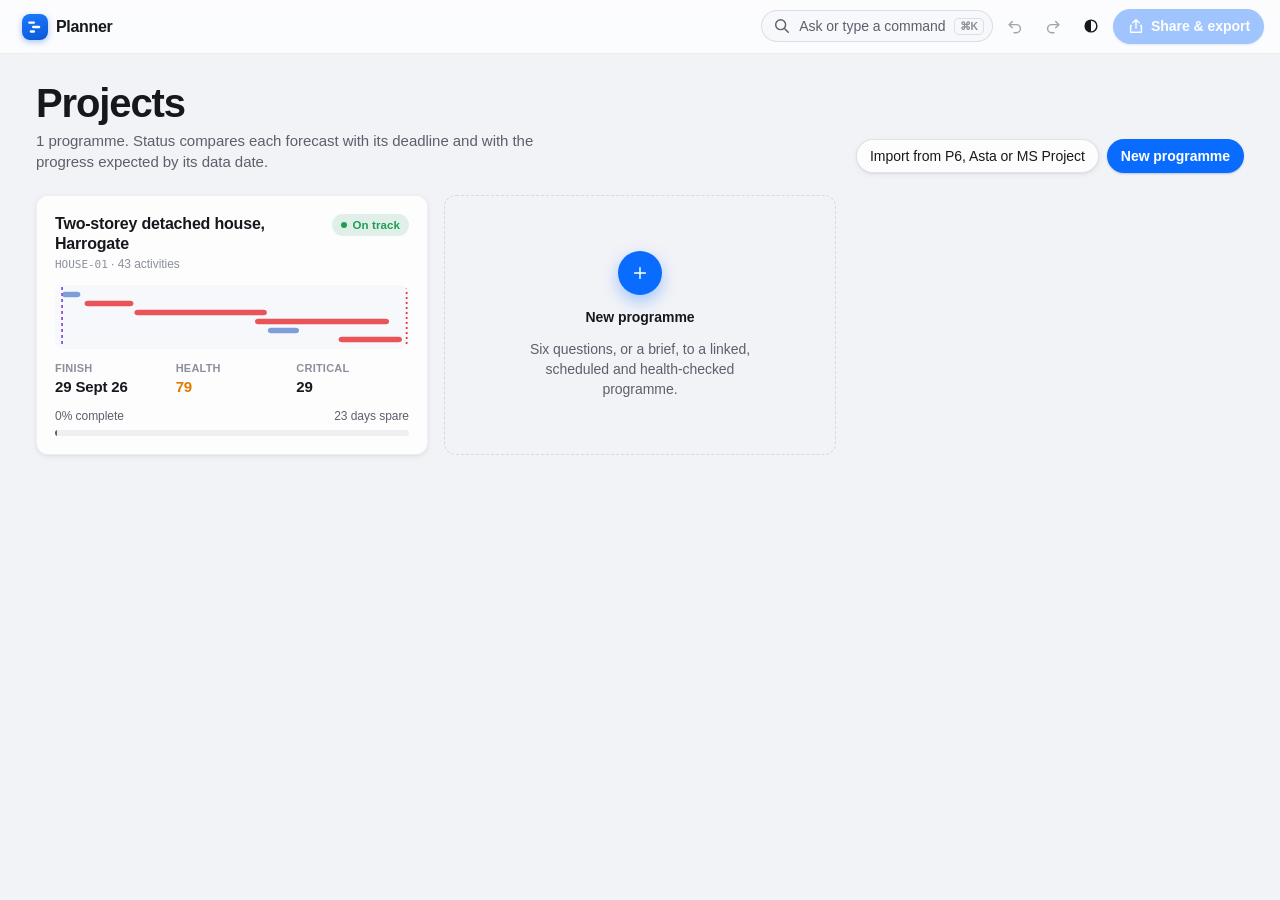
==== commit 1e280735: "Copy picture, HTML table, key-dates strip, templates and fragnets Share gains Picture or web page: t" ====
--- a/web/standalone.html
+++ b/web/standalone.html
@@ -740,6 +740,7 @@
 
 .spine .sp-h .linkish { border: 0; background: none; padding: 0; font: inherit; cursor: pointer; }
 
+.ms-strip .ms-wrap { overflow-x: auto; } .ms-strip svg { display: block; width: 100%; height: auto; min-width: 640px; }
 .pack { display: grid; grid-template-columns: repeat(auto-fill, minmax(240px, 1fr)); gap: var(--space-1) var(--space-3); }
 #pPrev iframe { width: 100%; height: 440px; border: 1px solid var(--line); border-radius: var(--r-element); background: var(--surface-2); margin-top: var(--space-2); }
 .note-photo { margin: var(--space-2) 0; } .note-photo img { display: block; max-width: 100%; max-height: 260px; border-radius: var(--r-element); margin-bottom: var(--space-2); }
@@ -870,6 +871,8 @@
   <button id="btnFields" role="menuitem">Custom fields…</button>
   <button id="btnLibrary" role="menuitem">Codes, fields and views library…</button>
   <button id="btnRenumber" role="menuitem">Renumber activity IDs…</button>
+  <button id="btnFragnets" role="menuitem">Fragnets…</button>
+  <button id="btnTemplate" role="menuitem">Save as template…</button>
   <div class="pop-sec">Fix and assist</div>
   <button id="btnRisk" role="menuitem">Schedule risk (Monte Carlo)…</button>
   <button id="btnRepair" role="menuitem">Auto-repair failing checks</button>
@@ -10164,6 +10167,174 @@
   return new Promise((res, rej) => { const url = URL.createObjectURL(file); const im = new Image(); im.onload = () => { const k = Math.min(1, max / Math.max(im.width, im.height)); const c = document.createElement('canvas'); c.width = Math.round(im.width * k); c.height = Math.round(im.height * k); c.getContext('2d').drawImage(im, 0, 0, c.width, c.height); URL.revokeObjectURL(url); res(c.toDataURL('image/jpeg', 0.8)); }; im.onerror = () => { URL.revokeObjectURL(url); rej(new Error('bad image')); }; im.src = url; });
 }
 
+// ---------- copy picture: the chart as a PNG (MS Project "Copy Picture"), and the table as a static HTML page ----------
+function cssVarsResolved(svgText) { const cs = getComputedStyle(document.documentElement); return svgText.replace(/var\((--[\w-]+)(?:,\s*([^)]+))?\)/g, (m, name, fb) => (cs.getPropertyValue(name) || '').trim() || (fb || '#888')); }
+// scope 'all' = the whole programme as shown; 'screen' = the part of the chart on screen now
+function chartSvg(scope) {
+  const svg = $('svg.chart'), sheet = $('#sheet'); if (!svg) return null;
+  const W = +svg.getAttribute('width'), H = S.rowsCache.length * RH, NW = 280;
+  const crop = scope === 'screen' ? { x: sheet.scrollLeft, y: Math.floor(sheet.scrollTop / RH) * RH, w: Math.max(200, sheet.clientWidth - paneWidth()), h: Math.min(H, Math.ceil((sheet.clientHeight - HDR) / RH) * RH) } : { x: 0, y: 0, w: W, h: H };
+  crop.w = Math.min(crop.w, W - crop.x); crop.h = Math.max(RH, Math.min(crop.h, H - crop.y));
+  const ts = timescale(S.t0, S.t1, W).replace(/^<svg[^>]*>/, '').replace(/<\/svg>$/, '');
+  const i0 = Math.floor(crop.y / RH), i1 = Math.min(S.rowsCache.length, Math.ceil((crop.y + crop.h) / RH));
+  let names = ''; for (let i = i0; i < i1; i++) { const r = S.rowsCache[i], y = HDR + (i - i0) * RH, head = !r.act; const label = r.act ? r.act.name : r.wbs ? r.wbs.name : r.group; const t = label.length > 40 ? label.slice(0, 39) + '…' : label;
+    names += `${head ? `<rect x="0" y="${y}" width="${NW}" height="${RH}" fill="var(--surface-2)"/>` : ''}<text x="${10 + r.depth * 12}" y="${y + 19}" font-size="12" font-weight="${head ? 650 : 400}" fill="var(--ink)">${esc(t)}</text><line x1="0" x2="${NW}" y1="${y + RH - .5}" y2="${y + RH - .5}" stroke="var(--line-2)"/>`; }
+  const TW = NW + crop.w, TH = HDR + crop.h;
+  // a picture carries no affordances: link dots, drag handles and the blank draw row are left out; text takes the sheet's own size
+  const clone = svg.cloneNode(true); clone.querySelectorAll('.linkdot, .handle, .proghandle, .rowbg.blank, .ghost').forEach(n => n.remove()); clone.querySelectorAll('.rowbg').forEach(n => { if (n.getAttribute('fill') === 'var(--sel)') n.setAttribute('fill', 'transparent'); });
+  clone.querySelectorAll('.bar[stroke]').forEach(n => n.setAttribute('stroke', 'none'));
+  const fs = parseFloat(getComputedStyle(svg).fontSize) || 12; const inner = clone.innerHTML;
+  const out = `<svg xmlns="http://www.w3.org/2000/svg" width="${TW}" height="${TH}" viewBox="0 0 ${TW} ${TH}" font-family="-apple-system, 'Segoe UI', Helvetica, Arial, sans-serif"><rect width="${TW}" height="${TH}" fill="var(--surface)"/>
+    <rect x="0" y="0" width="${NW}" height="${HDR}" fill="var(--surface-2)"/><text x="10" y="36" font-size="12" font-weight="650" fill="var(--ink)">${esc(S.project.name)}</text><text x="10" y="52" font-size="10.5" fill="var(--ink-3)">Data date ${fmtD(S.project.data_date || S.project.start)}</text>${names}
+    <svg x="${NW}" y="0" width="${crop.w}" height="${HDR}" viewBox="${crop.x} 0 ${crop.w} ${HDR}">${ts}</svg>
+    <svg x="${NW}" y="${HDR}" width="${crop.w}" height="${crop.h}" viewBox="${crop.x} ${crop.y} ${crop.w} ${crop.h}" font-size="${fs}">${inner}</svg>
+    <line x1="${NW}" x2="${NW}" y1="0" y2="${TH}" stroke="var(--line)"/></svg>`;
+  return { text: cssVarsResolved(out), w: TW, h: TH };
+}
+function svgToPng(svg, scale) {
+  return new Promise((res, rej) => {
+    const k = Math.min(scale || 2, 12000 / svg.w, 12000 / svg.h); const url = URL.createObjectURL(new Blob([svg.text], { type: 'image/svg+xml;charset=utf-8' })); const im = new Image();
+    im.onload = () => { const c = document.createElement('canvas'); c.width = Math.max(1, Math.round(svg.w * k)); c.height = Math.max(1, Math.round(svg.h * k)); const g = c.getContext('2d'); g.drawImage(im, 0, 0, c.width, c.height); URL.revokeObjectURL(url); c.toBlob(b => b ? res(b) : rej(new Error('Could not make the picture')), 'image/png'); };
+    im.onerror = () => { URL.revokeObjectURL(url); rej(new Error('Could not draw the chart')); }; im.src = url;
+  });
+}
+async function pictureOut(svg, name, how) {
+  let blob; try { blob = await svgToPng(svg, 2); } catch (e) { return toast(e.message); }
+  if (how === 'copy') { try { await navigator.clipboard.write([new ClipboardItem({ 'image/png': blob })]); return toast('Picture copied: paste it into an email, Word or PowerPoint'); } catch (e) { toast('This browser would not take a picture on the clipboard; saving a file instead'); } }
+  if (await saveBlob(name, blob)) toast(`${name} saved`);
+}
+function pictureDialog() {
+  if (!S.project) return; if (S.screen !== 'plan') go('plan'); if (!S.rowsCache.length) render();
+  const { m } = modal('Copy picture', `<p class="hint" style="margin-top:-4px">The chart as it looks now, with the activity names, as a PNG at twice screen resolution.</p>
+    <label>What<select name="sc"><option value="screen">What is on screen</option><option value="all">The whole programme as shown (${S.rowsCache.length} rows)</option></select></label>
+    <div class="bar-row" style="margin-top:12px"><button type="button" class="btn primary" id="picCopy">Copy to clipboard</button><button type="button" class="btn" id="picSave">Save PNG</button><button type="button" class="btn" id="picHtml">Table as HTML page</button></div>`, null, '');
+  const run = how => { const svg = chartSvg(m.querySelector('[name=sc]').value); if (!svg) return; modalClose(); pictureOut(svg, `${S.project.id}-chart.png`, how); };
+  m.querySelector('#picCopy').onclick = () => run('copy'); m.querySelector('#picSave').onclick = () => run('save'); m.querySelector('#picHtml').onclick = () => { modalClose(); exportHtmlTable(); };
+}
+async function exportHtmlTable() {
+  const p = S.project; if (!p) return; if (!S.rowsCache.length) render();
+  const cols = S.cols.filter(k => ALL_COLS[k]);
+  const rows = S.rowsCache.map(r => { if (r.act) return `<tr${r.act.critical ? ' class="crit"' : ''}>${cols.map((k, i) => `<td${ALL_COLS[k].num ? ' class="n"' : ''}${i === (cols.indexOf('name') < 0 ? 0 : cols.indexOf('name')) ? ` style="padding-left:${8 + r.depth * 14}px"` : ''}>${esc(String(ALL_COLS[k].get(r.act) ?? ''))}</td>`).join('')}</tr>`; return `<tr class="sum">${cols.map(k => `<td>${k === 'name' ? `<span style="padding-left:${r.depth * 14}px">${esc(r.wbs ? r.wbs.name : r.group)}</span>` : k === 'start' ? esc(fmtD(r.start)) : k === 'finish' ? esc(fmtD(r.finish)) : ''}</td>`).join('')}</tr>`; }).join('\n');
+  const html = `<!doctype html><html lang="en"><head><meta charset="utf-8"><meta name="viewport" content="width=device-width,initial-scale=1"><title>${esc(p.name)}</title><style>body{font:14px/1.45 -apple-system,"Segoe UI",Helvetica,Arial,sans-serif;margin:24px;color:#1a1d21}h1{font-size:20px;margin:0 0 4px}p{color:#5b6470;margin:0 0 16px}table{border-collapse:collapse;width:100%}th,td{border-bottom:1px solid #e3e6ea;padding:5px 8px;text-align:left;white-space:nowrap}th{font-size:12px;color:#5b6470;position:sticky;top:0;background:#fff}td.n{text-align:right;font-variant-numeric:tabular-nums}tr.sum td{font-weight:650;background:#f4f6f8}tr.crit td:first-child{box-shadow:inset 3px 0 #c0392b}.wrap{overflow-x:auto}</style></head><body><h1>${esc(p.name)}</h1><p>${esc(p.id)} · data date ${esc(fmtD(p.data_date || p.start))} · finish ${esc(fmtD(p.finish))} · ${S.rowsCache.filter(r => r.act).length} activities as shown. A red edge marks the critical path.</p><div class="wrap"><table><thead><tr>${cols.map(k => `<th>${esc(ALL_COLS[k].t)}</th>`).join('')}</tr></thead><tbody>\n${rows}\n</tbody></table></div></body></html>`;
+  if (await saveBlob(`${p.id}-programme.html`, new Blob([html], { type: 'text/html;charset=utf-8' }))) toast('HTML page saved: opens in any browser, no software needed');
+}
+// ---------- milestone strip: one line of key dates a client can read (Asta Project Timeline, MS Timeline) ----------
+function milestoneStripSvg(p, W) {
+  const cal = p.calendars[p.default_calendar_id] || { working_days: [0, 1, 2, 3, 4], exceptions: {} };
+  const list = p.activities.filter(a => a.type === 'start_milestone' || a.type === 'finish_milestone').map(a => ({ a, f: a.actual_finish || a.actual_start || (a.type === 'start_milestone' ? a.early_start : a.early_finish) })).filter(x => x.f).sort((x, y) => x.f.localeCompare(y.f));
+  if (list.length < 2) return null;
+  const last = list[list.length - 1].a, t0 = ms(list[0].f), t1 = Math.max(ms(list[list.length - 1].f), p.must_finish_by ? ms(p.must_finish_by) : 0), pad = 70, H = 150, mid = 78;
+  const X = t => pad + (t - t0) / Math.max(1, t1 - t0) * (W - 2 * pad);
+  let s = `<svg xmlns="http://www.w3.org/2000/svg" width="${W}" height="${H}" viewBox="0 0 ${W} ${H}" font-family="-apple-system, 'Segoe UI', Helvetica, Arial, sans-serif"><rect width="${W}" height="${H}" fill="var(--surface)"/><line x1="${pad}" x2="${W - pad}" y1="${mid}" y2="${mid}" stroke="var(--line)" stroke-width="3" stroke-linecap="round"/>`;
+  const dd = ms(p.data_date || p.start); if (dd >= t0 && dd <= t1) { s += `<line x1="${pad}" x2="${X(dd)}" y1="${mid}" y2="${mid}" stroke="var(--accent)" stroke-width="3" stroke-linecap="round"/><line x1="${X(dd)}" x2="${X(dd)}" y1="${mid - 12}" y2="${mid + 12}" stroke="var(--dd)" stroke-width="1.5" stroke-dasharray="3 3"/>`; }
+  for (let d = new Date(new Date(t0).getFullYear(), new Date(t0).getMonth() + 1, 1); d.getTime() < t1; d.setMonth(d.getMonth() + 1)) s += `<line x1="${X(d.getTime())}" x2="${X(d.getTime())}" y1="${mid - 4}" y2="${mid + 4}" stroke="var(--ink-3)"/>`;
+  let lastX = [-1e9, -1e9];   // labels alternate above and below, and step further out when two would touch
+  list.forEach(({ a, f }, i) => {
+    const x = X(ms(f)), up = i % 2 === 0, side = up ? 0 : 1; const ref = a.baseline_finish || (a === last && p.must_finish_by) || null; const done = a.status === 'complete';
+    const v = ref ? workingDaysBetween(cal, new Date(ref), new Date(f)) : null; const col = done ? 'var(--ink-3)' : v > 0 ? 'var(--crit)' : 'var(--ok)';
+    const far = x - lastX[side] < 118; lastX[side] = far ? lastX[side] : x; const ly = up ? (far ? 16 : 40) : (far ? H - 22 : H - 46);
+    const name = a.name.length > 22 ? a.name.slice(0, 21) + '…' : a.name; const anchor = x < pad + 40 ? 'start' : x > W - pad - 40 ? 'end' : 'middle';
+    s += `<g class="ms-pt" data-goto="${esc(a.id)}" style="cursor:pointer"><line x1="${x}" x2="${x}" y1="${up ? ly + 20 : mid + 8}" y2="${up ? mid - 8 : ly - 12}" stroke="var(--line)"/><path d="M${x} ${mid - 7}l7 7-7 7-7-7z" fill="${col}" stroke="var(--surface)" stroke-width="1.5"/><text x="${x}" y="${ly}" text-anchor="${anchor}" font-size="11.5" font-weight="650" fill="var(--ink)">${esc(name)}</text><text x="${x}" y="${ly + 14}" text-anchor="${anchor}" font-size="10.5" fill="${v > 0 && !done ? 'var(--crit)' : 'var(--ink-3)'}">${esc(fmtD(f))}${done ? ' · achieved' : v == null ? '' : v > 0 ? ` · ${v}d late` : v < 0 ? ` · ${-v}d early` : ' · on time'}</text><title>${esc(a.name)}: ${esc(fmtD(f))}</title></g>`;
+  });
+  return { text: s + '</svg>', w: W, h: H };
+}
+function milestoneStripPanel(p) {
+  const svg = milestoneStripSvg(p, 960); if (!svg) return '';
+  return `<section class="panel ms-strip" aria-labelledby="hStrip"><div class="panel-head"><h2 id="hStrip">Key dates</h2><span class="hint">green on time, red late, grey achieved</span><span class="spacer"></span><button type="button" class="btn" id="msCopy">Copy picture</button></div><div class="ms-wrap">${svg.text}</div></section>`;
+}
+// ---------- templates: a programme without its history, to start the next job from ----------
+const tplList = () => { try { return JSON.parse(localStorage.getItem('plannerTemplates') || '[]'); } catch { return []; } };
+function templateOf(p) {
+  const c = JSON.parse(JSON.stringify(p)); ['revisions', 'changes', 'progress_periods', 'accepted_baseline', 'levelling_report'].forEach(k => delete c[k]); c.baselines = []; c.levelled = false;
+  c.annotations = (c.annotations || []).map(n => { const x = { ...n }; delete x.photo; return x; });
+  c.activities.forEach(a => { a.status = 'not_started'; a.actual_start = a.actual_finish = null; a.remaining_hours = null; a.percent_complete = 0; a.baseline_start = a.baseline_finish = null; a.suspend_date = a.resume_date = null; a.level_delay_hours = 0; });
+  c.assignments.forEach(x => { x.actual_cost = 0; }); c.data_date = c.start;
+  return c;
+}
+function saveTemplateDialog() {
+  const p = S.project; if (!p) return;
+  modal('Save as template', `<p class="hint" style="margin-top:-4px">Keeps the activities, logic, calendars, resources, codes, fields and views. Drops progress, baselines, periods, revisions and the change log.</p><label>Template name<input name="n" value="${esc(p.name)}"></label><label class="sw" style="margin-top:8px"><span>Also save a file to share with colleagues</span><input type="checkbox" name="f"><i></i></label>`,
+    async m => { const name = m.querySelector('[name=n]').value.trim() || p.name; const t = templateOf(p); t.name = name;
+      const list = tplList().filter(x => x.name !== name).concat([{ name, saved_at: iso(new Date()), activities: t.activities.length, project: t }]);
+      try { localStorage.setItem('plannerTemplates', JSON.stringify(list)); } catch (e) { toast('This browser has no room to keep the template; saving a file instead'); await saveBlob(`${name.replace(/[^\w-]+/g, '-')}.template.json`, new Blob([JSON.stringify(t)], { type: 'application/json' })); return; }
+      if (m.querySelector('[name=f]').checked) await saveBlob(`${name.replace(/[^\w-]+/g, '-')}.template.json`, new Blob([JSON.stringify(t)], { type: 'application/json' }));
+      toast(`Template "${name}" saved: New from template starts a programme from it`); }, 'Save template');
+}
+function newFromTemplateDialog() {
+  const list = tplList(); const today = iso(new Date()).slice(0, 10);
+  const { m } = modal('New from template', `${list.length ? `<label>Template<select name="t">${list.map((x, i) => `<option value="${i}">${esc(x.name)} · ${x.activities} activities</option>`).join('')}</select></label>` : '<p class="hint">No templates on this device yet. Open a programme and use More → Save as template, or pick a template file below.</p>'}
+    <label>or a template file<input type="file" name="f" accept=".json,application/json"></label>
+    <div class="row2"><label>Programme name<input name="n" placeholder="e.g. Plot 14, Mill Lane"></label><label>Start date<input type="date" name="d" value="${today}"></label></div>
+    ${list.length ? '<div class="bar-row"><button type="button" class="chipbtn" id="tplDel">Delete the selected template</button></div>' : ''}`,
+    async mm => {
+      let t = null; const f = mm.querySelector('[name=f]').files[0];
+      if (f) { try { t = JSON.parse(await f.text()); } catch { toast('That file is not a template'); return false; } } else if (list.length) t = list[+mm.querySelector('[name=t]').value].project;
+      if (!t || !Array.isArray(t.activities)) { toast('Pick a template first'); return false; }
+      t = templateOf(t); const name = mm.querySelector('[name=n]').value.trim() || t.name, start = mm.querySelector('[name=d]').value || today;
+      const delta = Math.round((new Date(start + 'T00:00:00') - new Date(String(t.start).slice(0, 10) + 'T00:00:00')) / DAY);
+      const shift = v => { if (!v) return v; const d = new Date(v); d.setDate(d.getDate() + delta); return iso(d); };
+      t.activities.forEach(a => { a.constraint_date = shift(a.constraint_date); if (a.deadline) a.deadline = shift(a.deadline); });
+      (t.annotations || []).forEach(n => { n.date = shift(n.date); }); (t.shading || []).forEach(b => { b.from = shift(b.from + 'T00:00:00').slice(0, 10); b.to = shift(b.to + 'T00:00:00').slice(0, 10); });
+      t.must_finish_by = shift(t.must_finish_by); t.start = start + 'T08:00:00'; t.data_date = t.start; t.name = name; t.id = (name.replace(/[^A-Za-z0-9]+/g, '-').slice(0, 12).toUpperCase() || 'PROJ');
+      try { const v = await importFile(new File([JSON.stringify(t)], t.id + '.json', { type: 'application/json' })); await loadList(); await openProject(v.project.id); toast(`${name} started from the template: ${t.activities.length} activities from ${fmtD(start)}`, { ms: 5000 }); } catch (e) { toast((e && (e.detail || e.message)) || 'Could not create the programme', { ms: 6000 }); return false; }
+    }, 'Create programme');
+  const del = m.querySelector('#tplDel'); if (del) del.onclick = () => { const i = +m.querySelector('[name=t]').value; const l = tplList(); l.splice(i, 1); localStorage.setItem('plannerTemplates', JSON.stringify(l)); modalClose(); newFromTemplateDialog(); };
+}
+// ---------- fragnets: a named block of activities and their logic, inserted as many times as needed (per plot, per floor) ----------
+const fragList = () => { try { return JSON.parse(localStorage.getItem('plannerFragnets') || '[]'); } catch { return []; } };
+const fragSave = l => { try { localStorage.setItem('plannerFragnets', JSON.stringify(l)); return true; } catch { toast('This browser has no room to keep fragnets'); return false; } };
+function fragnetOf(acts, name) {
+  const p = S.project, ids = new Set(acts.map(a => a.id)); const resName = id => (p.resources.find(r => r.id === id) || { name: id }).name;
+  return { name, saved_at: iso(new Date()), acts: acts.map(a => ({ id: a.id, name: a.name, type: a.type, duration_days: daysOf(a, a.duration_hours), codes: { ...(a.codes || {}) }, fields: a.fields ? { ...a.fields } : undefined, notes: a.notes || '', priority: a.priority, calendar: (p.calendars[a.calendar_id] || {}).name || null, res: p.assignments.filter(x => x.activity_id === a.id).map(x => resName(x.resource_id)).join(', ') })),
+    links: p.relationships.filter(r => ids.has(r.predecessor_id) && ids.has(r.successor_id)).map(r => ({ p: r.predecessor_id, s: r.successor_id, type: r.type, lag_days: r.lag_hours / hpd(byId(r.predecessor_id)), lag_calendar: r.lag_calendar })) };
+}
+// Inserts `copies` of a fragnet below the active row. Each copy gets new IDs; the first activities of the first copy can link from `from`;
+// with `chain` each copy's first activities follow the previous copy's last ones, otherwise the copies run in parallel.
+function insertFragnet(fr, o) {
+  o = o || {}; const copies = Math.max(1, Math.min(200, o.copies || 1)); let made = 0;
+  mutate(p => {
+    const r = S.rowsCache.find(r => rowKey(r) === S.active); let idx = r && r.act ? p.activities.indexOf(r.act) + 1 : p.activities.length;
+    const wbs = r ? (r.act ? r.act.wbs_id : r.wbs ? r.wbs.id : null) : ((p.wbs[0] && p.wbs[0].id) || null);
+    const calByName = n => { const c = Object.values(p.calendars).find(c => c.name === n); return c ? c.id : null; };
+    const heads = fr.acts.filter(a => !fr.links.some(l => l.s === a.id)).map(a => a.id), tails = fr.acts.filter(a => !fr.links.some(l => l.p === a.id)).map(a => a.id);
+    const nums = p.activities.map(a => parseInt((a.id.match(/\d+/) || ['0'])[0])); let n = Math.max(1000, ...nums); let prevTails = o.from && p.activities.some(a => a.id === o.from) ? [o.from] : []; const all = [];
+    for (let c = 0; c < copies; c++) {
+      const map = {}; const label = (o.prefix || '').replace('#', String((o.first || 1) + c));
+      fr.acts.forEach(src => { n += 10; while (p.activities.some(a => a.id === 'A' + n)) n += 10; const id = 'A' + n; map[src.id] = id;
+        const a = { id, name: label + src.name, wbs_id: wbs, calendar_id: src.calendar ? calByName(src.calendar) : null, type: src.type || 'task', duration_hours: 0, constraint: 'none', constraint_date: null, status: 'not_started', actual_start: null, actual_finish: null, remaining_hours: null, percent_complete: 0, baseline_start: null, baseline_finish: null, notes: src.notes || '', codes: { ...(src.codes || {}) }, priority: src.priority == null ? 500 : src.priority, level_delay_hours: 0, critical: false };
+        if (src.fields) a.fields = { ...src.fields }; a.duration_hours = (src.type && src.type !== 'task') ? 0 : src.duration_days * hpd(a);
+        Object.keys(a.codes).forEach(t => { p.code_types[t] = p.code_types[t] || {}; if (!(a.codes[t] in p.code_types[t])) p.code_types[t][a.codes[t]] = '#7a8aa6'; });
+        p.activities.splice(idx++, 0, a); all.push(id); made++; });
+      fr.links.forEach(l => p.relationships.push(Object.assign({ predecessor_id: map[l.p], successor_id: map[l.s], type: l.type, lag_hours: (l.lag_days || 0) * hpd(p.activities.find(a => a.id === map[l.p])) }, l.lag_calendar ? { lag_calendar: l.lag_calendar } : {})));
+      prevTails.forEach(t => heads.forEach(h => p.relationships.push({ predecessor_id: t, successor_id: map[h], type: 'FS', lag_hours: 0 })));
+      if (o.chain) prevTails = tails.map(t => map[t]);
+      Object.entries(map).forEach(([sid, id]) => { const src = fr.acts.find(a => a.id === sid); if (src.res) { const saved = S.project; setResources(p.activities.find(a => a.id === id), src.res); } });
+    }
+    S.sel = new Set(all); S.active = all[0]; S.linkFrom = all[all.length - 1];
+  }, `${fr.name}: ${copies} cop${copies === 1 ? 'y' : 'ies'} inserted`);
+  return made;
+}
+function fragnetDialog() {
+  if (!S.project) return; const sel = selectedRowsInOrder().filter(r => r.act).map(r => r.act); const one = S.active && byId(S.active);
+  const draw = () => { const list = fragList(); return `<p class="hint" style="margin-top:-4px">A fragnet is a block of activities with its logic, resources and codes: a plot, a floor, a bathroom pod. Insert it below the selected row as many times as the job needs.</p>
+    ${list.length ? `<label>Fragnet<select name="fr">${list.map((f, i) => `<option value="${i}">${esc(f.name)} · ${f.acts.length} activities, ${f.links.length} links</option>`).join('')}</select></label>
+    <div class="grid"><label>Copies<input name="cp" type="number" min="1" max="200" value="1"></label><label>Name prefix <span class="hint">(# is the copy number)</span><input name="px" placeholder="Plot #: "></label><label>First number<input name="fn" type="number" value="1"></label></div>
+    <label class="sw" style="margin-top:6px"><span>Copies follow one another (off: they run side by side)</span><input type="checkbox" name="ch" checked><i></i></label>
+    <label class="sw"><span>Link the first copy from ${one ? esc(one.id) + ' ' + esc(one.name) : 'the selected activity (none selected)'}</span><input type="checkbox" name="lf" ${one ? 'checked' : 'disabled'}><i></i></label>
+    <div class="bar-row" style="margin-top:8px"><button type="button" class="btn primary" id="frIns">Insert</button><button type="button" class="chipbtn" id="frDel">Delete this fragnet</button></div>` : '<div class="empty"><b>No fragnets yet</b>Select the activities of one plot or floor, then save them below.</div>'}
+    <div class="insp-sec">Save and share</div>
+    <div class="row2"><label>Save the ${sel.length} selected activit${sel.length === 1 ? 'y' : 'ies'} as<input name="nm" placeholder="e.g. House type B, superstructure" ${sel.length ? '' : 'disabled'}></label><label>&nbsp;<button type="button" class="btn" id="frSave" ${sel.length ? '' : 'disabled'}>Save fragnet</button></label></div>
+    <div class="bar-row"><button type="button" class="btn" id="frOut" ${list.length ? '' : 'disabled'}>Save fragnet file</button><label class="btn" style="cursor:pointer">Load fragnet file<input type="file" id="frIn" accept=".json,application/json" hidden></label></div>`; };
+  const { m } = modal('Fragnets', `<div id="frBody">${draw()}</div>`, null, '', { wide: true });
+  const wire = () => { const b = m.querySelector('#frBody'), q = s => b.querySelector(s), redraw = () => { b.innerHTML = draw(); wire(); };
+    if (q('#frIns')) q('#frIns').onclick = () => { const fr = fragList()[+q('[name=fr]').value]; if (!fr) return; const o = { copies: +q('[name=cp]').value || 1, prefix: q('[name=px]').value, first: +q('[name=fn]').value || 1, chain: q('[name=ch]').checked, from: q('[name=lf]').checked && one ? one.id : null }; modalClose(); insertFragnet(fr, o); };
+    if (q('#frDel')) q('#frDel').onclick = () => { const l = fragList(); l.splice(+q('[name=fr]').value, 1); fragSave(l); redraw(); };
+    q('#frSave').onclick = () => { const nm = q('[name=nm]').value.trim(); if (!nm) return toast('Give the fragnet a name'); const l = fragList().filter(f => f.name !== nm).concat([fragnetOf(sel, nm)]); if (fragSave(l)) { toast(`Fragnet "${nm}" saved: ${sel.length} activities`); redraw(); } };
+    q('#frOut').onclick = () => saveBlob('fragnets.json', new Blob([JSON.stringify({ kind: 'planner-fragnets', version: 1, fragnets: fragList() })], { type: 'application/json' }));
+    q('#frIn').onchange = async e => { const f = e.target.files[0]; if (!f) return; try { const d = JSON.parse(await f.text()); const inc = (d.fragnets || []).filter(x => x && x.name && Array.isArray(x.acts)); if (!inc.length) throw 0; const names = new Set(inc.map(x => x.name)); fragSave(fragList().filter(x => !names.has(x.name)).concat(inc)); toast(`${inc.length} fragnet${inc.length === 1 ? '' : 's'} loaded`); redraw(); } catch { toast('That file holds no fragnets'); } };
+  }; wire();
+}
+
 // ---------- structural edits ----------
 function selectedActs() { return [...S.sel].map(byId).filter(Boolean); }
 function selectedRowsInOrder() { return S.rowsCache.filter(r => S.sel.has(rowKey(r))); }
@@ -11196,6 +11367,11 @@
 function palActions() {
   return [
     ['New programme', 'Start', () => startFlow()],
+    ['New from template', 'Start', newFromTemplateDialog],
+    S.project && ['Save this programme as a template', 'Set-up', saveTemplateDialog],
+    S.project && ['Fragnets: save a block, insert it per plot or floor', 'Plan', fragnetDialog],
+    S.project && ['Copy picture of the chart (PNG)', 'File', pictureDialog],
+    S.project && ['Export the table as an HTML page', 'File', exportHtmlTable],
     ['All projects', 'Go to', () => go('projects')],
     S.project && ['Overview', 'Go to', () => go('overview')],
     S.project && ['Plan', 'Go to', () => go('plan')],
@@ -11411,11 +11587,11 @@
 function shareSheet() {
   if (!S.project) return;
   const file = '<path d="M7 3h7l5 5v13H7z"/><path d="M14 3v5h5"/>';
-  const tiles = [['bundle', 'All three formats', 'One .zip for P6, Asta and MS Project', '<path d="M5 9h18v14H5z"/><path d="M5 9l3-5h12l3 5M12 13h4"/>'], ['xer', 'Primavera P6', '.xer file. Asta imports it too', file], ['xml', 'MS Project and Asta', 'MS Project XML (MSPDI)', file], ['json', 'Planner file', '.json to open here again', file], ['csv', 'Excel', '.csv of the activities as shown', '<path d="M5 4h18v20H5z"/><path d="M5 10h18M5 16h18M11 4v20"/>'], ['pdf', 'PDF for issue', 'Print-ready, with a title block', '<path d="M7 3h10l5 5v17H7z"/><path d="M10 14h8M10 18h8M10 10h4"/>']];
+  const tiles = [['bundle', 'All three formats', 'One .zip for P6, Asta and MS Project', '<path d="M5 9h18v14H5z"/><path d="M5 9l3-5h12l3 5M12 13h4"/>'], ['xer', 'Primavera P6', '.xer file. Asta imports it too', file], ['xml', 'MS Project and Asta', 'MS Project XML (MSPDI)', file], ['json', 'Planner file', '.json to open here again', file], ['csv', 'Excel', '.csv of the activities as shown', '<path d="M5 4h18v20H5z"/><path d="M5 10h18M5 16h18M11 4v20"/>'], ['pdf', 'PDF for issue', 'Print-ready, with a title block', '<path d="M7 3h10l5 5v17H7z"/><path d="M10 14h8M10 18h8M10 10h4"/>'], ['pic', 'Picture or web page', 'PNG of the chart, or the table as HTML', '<path d="M4 6h20v16H4z"/><path d="M4 18l6-6 5 5 3-3 6 6"/><circle cx="18.5" cy="10.5" r="1.6"/>']];
   const { m } = modal('Share and export', `<p class="hint" style="margin-top:-4px">Send the programme to the tools your client and contractors use.</p><div class="exports">${tiles.map(([f, t, s, ic], i) => `<button type="button" class="tile ${i === 0 ? 'on' : ''}" data-x="${f}"><svg viewBox="0 0 28 28" aria-hidden="true">${ic}</svg><b>${t}</b><span>${s}</span></button>`).join('')}</div>
     <h3>Status note</h3><p class="hint" style="margin:0 0 8px">A short update to paste into an email or message.</p><textarea id="shareText" rows="7" style="width:100%" readonly>${esc(summaryText())}</textarea>
     <div class="bar-row" style="margin-top:10px"><button type="button" class="btn" id="shareCopy">Copy status note</button></div>`, null, '', { wide: true });
-  m.querySelectorAll('[data-x]').forEach(b => b.onclick = () => { const x = b.dataset.x; if (x === 'csv') return exportCsv(); if (x === 'pdf') return printSheet(); if (['xer', 'xml', 'bundle'].includes(x) && window.PlannerEngine && window.PlannerEngine.fidelityReport) return exportCheck(x); exportAs(x); });
+  m.querySelectorAll('[data-x]').forEach(b => b.onclick = () => { const x = b.dataset.x; if (x === 'csv') return exportCsv(); if (x === 'pdf') return printSheet(); if (x === 'pic') return pictureDialog(); if (['xer', 'xml', 'bundle'].includes(x) && window.PlannerEngine && window.PlannerEngine.fidelityReport) return exportCheck(x); exportAs(x); });
   m.querySelector('#shareCopy').onclick = async () => { const ta = m.querySelector('#shareText'); try { await navigator.clipboard.writeText(ta.value); toast('Status note copied'); } catch { ta.focus(); ta.select(); toast('Selected. Press Ctrl+C or ⌘C to copy.'); } };
 
 }
@@ -11501,10 +11677,11 @@
 }
 function projectsPop(trigger) {
   const pop = $('#popProjects');
-  pop.innerHTML = `<div class="pop-sec">Projects</div>${(S.list || []).map(p => `<button type="button" data-pid="${esc(p.id)}" class="${p.id === S.pid ? 'on' : ''}" role="menuitem">${esc(p.name)}</button>`).join('')}<div class="pop-sec"></div><button type="button" id="ppAll" role="menuitem">All projects</button><button type="button" id="ppNew" role="menuitem">New programme</button>`;
+  pop.innerHTML = `<div class="pop-sec">Projects</div>${(S.list || []).map(p => `<button type="button" data-pid="${esc(p.id)}" class="${p.id === S.pid ? 'on' : ''}" role="menuitem">${esc(p.name)}</button>`).join('')}<div class="pop-sec"></div><button type="button" id="ppAll" role="menuitem">All projects</button><button type="button" id="ppNew" role="menuitem">New programme</button><button type="button" id="ppTpl" role="menuitem">New from template…</button>`;
   pop.querySelectorAll('[data-pid]').forEach(b => b.onclick = () => { closePop(pop); openProject(b.dataset.pid, S.screen === 'projects' ? 'plan' : S.screen); });
   pop.querySelector('#ppAll').onclick = () => { closePop(pop); go('projects'); };
   pop.querySelector('#ppNew').onclick = () => { closePop(pop); startFlow(); };
+  pop.querySelector('#ppTpl').onclick = () => { closePop(pop); newFromTemplateDialog(); };
   pop.insertAdjacentHTML('beforeend', `<div class="pop-sec">View as</div><div style="padding:4px 8px 6px">${modeSeg('ppMode')}</div>`); wireModeSeg(pop);
   openPop(pop, trigger);
 }
@@ -11718,11 +11895,12 @@
   el.innerHTML = `<div class="page ov ov-${mode}">
     <div class="page-head"><div style="min-width:0"><h1 class="display">${esc(p.name)}</h1><p class="lede">Data date ${fmtLong(p.data_date || p.start)} · <span class="chip ${cls}">${label}</span></p></div>
       <div class="head-actions">${modeSeg('ovMode')}<button type="button" class="btn" id="ovAsk">Ask</button>${mode === 'build' ? '<button type="button" class="btn" id="ovTry" title="Try changes safely">Try changes</button>' : ''}${primary}</div></div>
-    ${spine}${kpis}
+    ${spine}${kpis}${mode === 'site' ? '' : milestoneStripPanel(p)}
     <div class="mon-grid"><div class="mon-main">${main.join('')}</div><aside class="mon-side">${side.join('')}</aside></div></div>`;
   el.scrollTop = scroll;
   wireModeSeg(el);
   const on = (sel, fn) => { const n = el.querySelector(sel); if (n) n.onclick = fn; };
+  on('#msCopy', () => { const svg = milestoneStripSvg(p, 1400); if (svg) pictureOut({ text: cssVarsResolved(svg.text), w: svg.w, h: svg.h }, `${p.id}-key-dates.png`, 'copy'); });
   on('#ovPlan', () => go('plan')); on('#ovSite', () => siteUpdateSheet()); on('#ovPdf', printSheet); on('#ovAsk', () => { openPalette(); $('#cmdIn').placeholder = 'Ask anything about the programme'; }); on('#ovTry', tryStart);
   el.querySelectorAll('[data-stage]').forEach(btn => btn.onclick = () => { const s = stages.find(x => x.k === btn.dataset.stage); if (s) s.action[1](); });
   el.querySelectorAll('[data-help]').forEach(btn => btn.onclick = () => helpSheet(btn.dataset.help));
@@ -11797,7 +11975,7 @@
   $('#btnSite').onclick = () => siteUpdateSheet(); $('#btnPeriod').onclick = closePeriodDialog; $('#btnAsBuilt').onclick = exportAsBuilt;
   $('#btnLevel').onclick = () => act('/level'); $('#btnUnlevel').onclick = () => act('/unlevel');
   $('#btnSchedOpts').onclick = schedOptionsDialog; $('#btnCalendars').onclick = calendarsDialog; $('#btnResources').onclick = resourcesDialog; $('#btnCodes').onclick = codesDialog;
-  $('#btnFields').onclick = fieldsDialog; $('#btnLibrary').onclick = libraryDialog; $('#btnRenumber').onclick = renumberDialog;
+  $('#btnFields').onclick = fieldsDialog; $('#btnLibrary').onclick = libraryDialog; $('#btnRenumber').onclick = renumberDialog; $('#btnTemplate').onclick = saveTemplateDialog; $('#btnFragnets').onclick = fragnetDialog;
   $$('[data-panel]').forEach(b => b.onclick = () => setPanel(b.dataset.panel));
   $('#btnRepair').onclick = () => act('/repair');
   $('#btnInspector').onclick = () => toggleInspector();
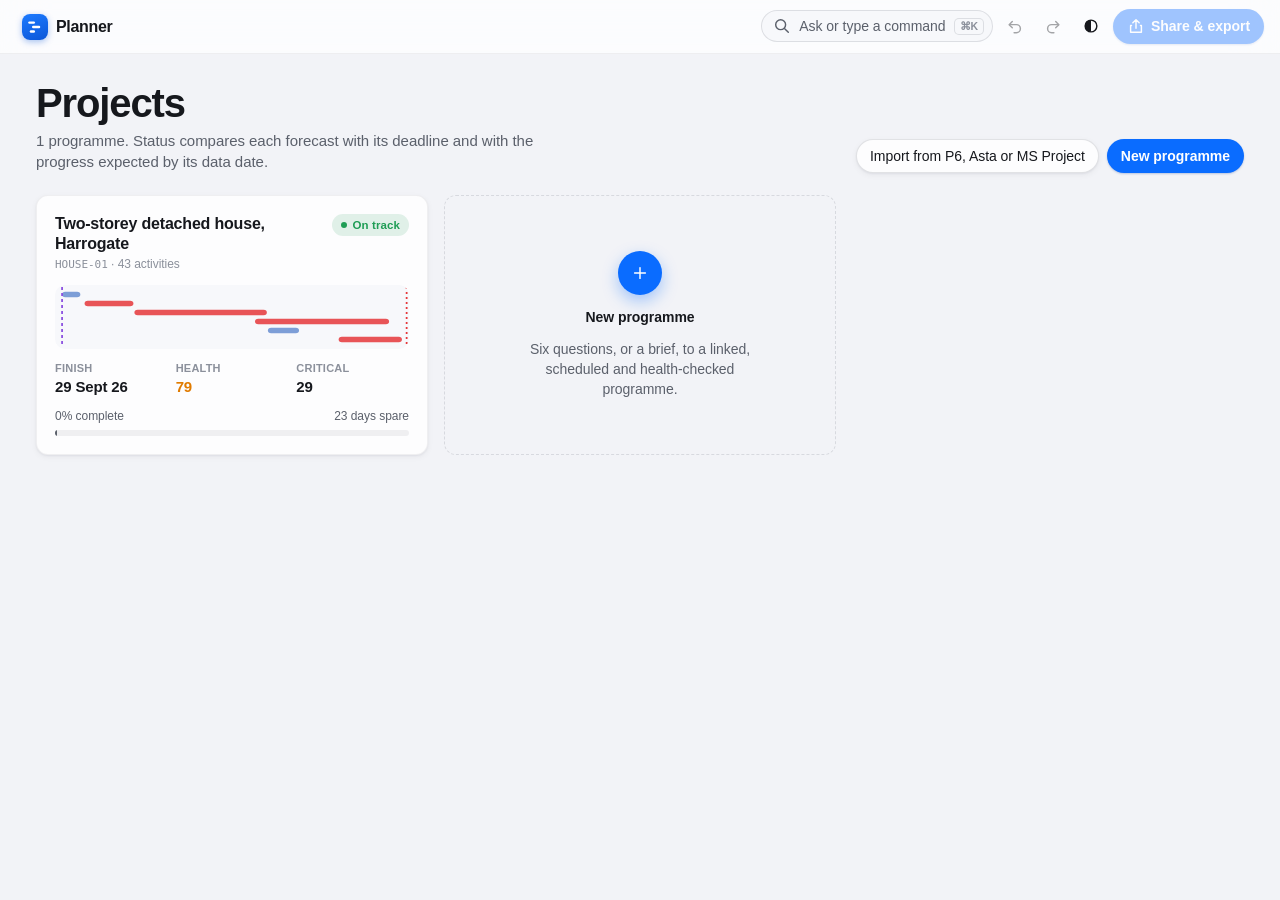
==== commit 03ea92fd: "Date-range shading bands print on the PDF doc.shading bands are drawn behind the bars as a pale wash" ====
--- a/web/standalone.html
+++ b/web/standalone.html
@@ -6105,6 +6105,7 @@
      range: { t0: ISO, t1: ISO },     // the timescale shown (a date-only t1 is inclusive)
      annotations: [{ date: ISO, row: index|null, text }],  // callouts; row null = whole chart
      period_lines: [{ label, date: ISO, colour?, points: [{ row: index, x_date: ISO }] }],
+     shading: [{ from: ISO date, to: ISO date (inclusive), label?, colour? '#rrggbb' }],  // date-range bands behind the bars (shutdowns, holidays, phases)
                                       // closed progress periods: one dashed polyline each, in a
                                       // muted colour (cycled, or `colour`), labelled at the top of
                                       // the chart; it runs down the period's date and jogs through
@@ -6669,7 +6670,8 @@
     }
     let d0 = r0.ms / DAY, d1 = r1.ms / DAY + (r1.dateOnly ? 1 : 0);
     if (!(d1 > d0)) d1 = d0 + 7;
-    return { meta, page, options, rows, columns, links, annotations, period_lines, logo, d0, d1,
+    const shading = (Array.isArray(doc.shading) ? doc.shading : []).map(b => { if (!b || typeof b !== 'object') return null; const f = parseISO(b.from), t = parseISO(b.to); if (!f || !t) return null; const a = dayNum(Math.min(f.ms, t.ms)), z = dayNum(Math.max(f.ms, t.ms)) + 1; return { a, z, label: String(b.label || ''), colour: /^#[0-9a-fA-F]{6}$/.test(b.colour || '') ? b.colour : '#ffd166' }; }).filter(Boolean);
+    return { shading, meta, page, options, rows, columns, links, annotations, period_lines, logo, d0, d1,
       cover: normaliseCover(doc.cover), reports: normaliseReports(doc.reports), charts: normaliseCharts(doc.charts) };
   }
 
@@ -6972,6 +6974,13 @@
     cv.clip(P.chartX, P.tsY, P.chartW, bodyBottom - P.tsY);
     if (n.options.shade_weekends !== false && dw >= 2) {
       for (let d = Math.floor(s0); d < s1; d++) if (mdow(d) === 5) cv.rect(X(d), P.bodyY, 2 * dw, P.bodyH, C.weekend);
+    }
+    // date-range shading bands: a pale wash of the band colour with its label at the top (grey in black and white)
+    for (const b of n.shading) {
+      const a = Math.max(b.a, s0), z = Math.min(b.z, s1); if (z <= a) continue;
+      const [r, g, bl] = rgb(n.options.colour === false ? grey(b.colour) : b.colour); const wash = '#' + [r, g, bl].map(v => hex2(v + (1 - v) * 0.72)).join('');
+      cv.rect(X(a), P.bodyY, (z - a) * dw, P.bodyH, wash);
+      if (b.label && b.a >= s0) cv.text(b.label, X(a) + 0.8, P.bodyY + 2.6, 5.5, true, C.text, 'left', Math.max(34, (z - a) * dw - 1.6));   // a narrow band's label may run past it
     }
 
     // ---------- timescale ----------
@@ -9401,6 +9410,7 @@
     columns, rows, links, annotations,
     range: { t0: o.t0 || iso(S.t0), t1: o.t1 || iso(S.t1) },
     cover: o.cover ? coverFor(o) : null,
+    shading: (p.shading || []).map(b => ({ from: b.from, to: b.to, label: b.label, colour: b.colour })),
     reports: o.pack && o.pack.length ? reportPack(o.pack).reports : [],
     charts: o.pack && o.pack.length ? reportPack(o.pack).charts : [],
     period_lines: o.periods ? periodsShown(p).map(pp => ({ label: pp.name, date: pp.data_date, points: rs.map((r, i) => { if (!r.act) return null; const v = pp.acts[r.act.id]; if (!v) return null; const [st, fi, pc, k] = v; const xd = k === 'c' ? pp.data_date : k === 'p' ? iso(new Date(+new Date(st) + (new Date(fi) - new Date(st)) * pc / 100)) : (st < pp.data_date ? st : pp.data_date); return { row: i, x_date: xd }; }).filter(Boolean) })) : [],
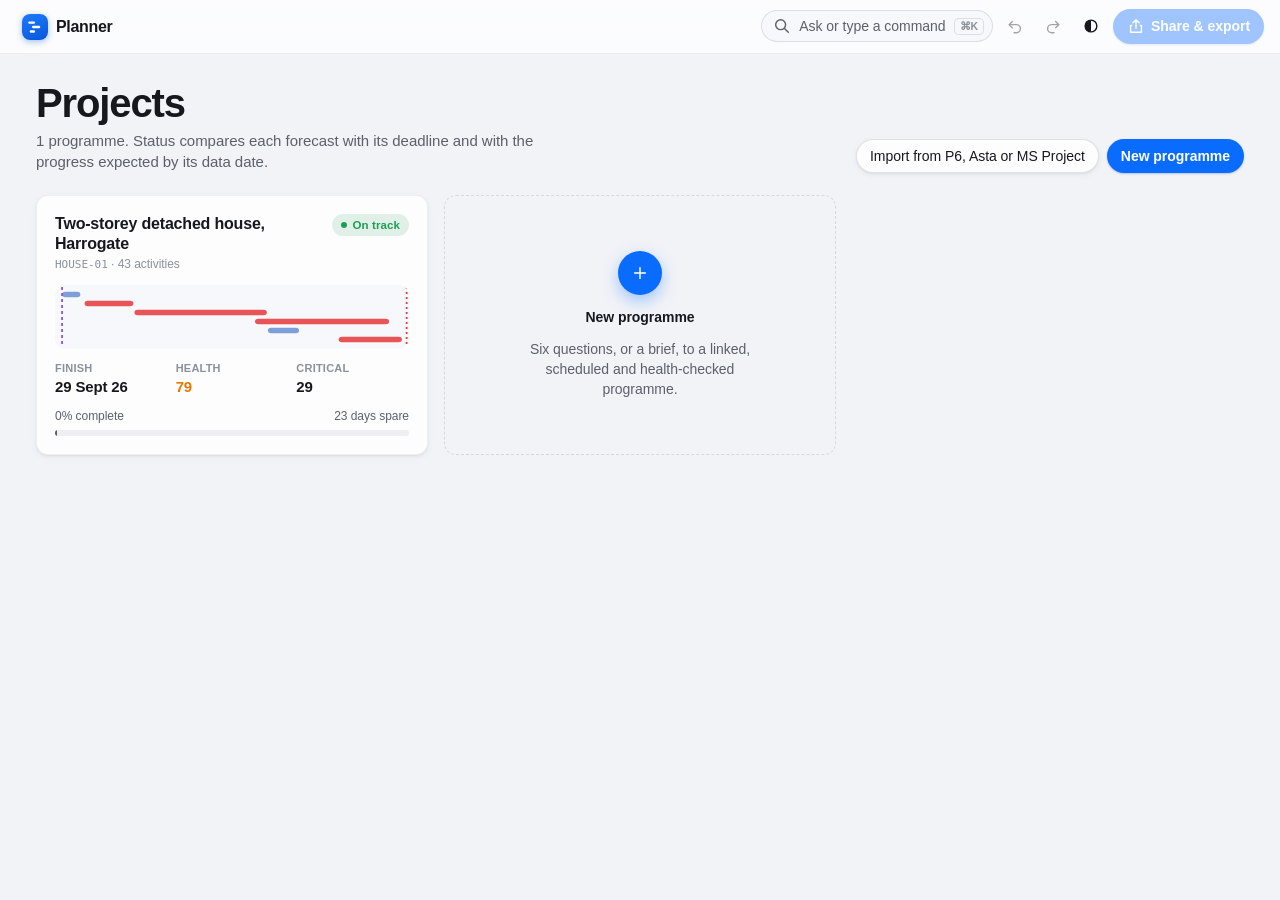
==== commit 0a13809f: "Annotations: box and arrow kinds on the chart and the PDF A chart note takes a kind (callout, box, a" ====
--- a/web/standalone.html
+++ b/web/standalone.html
@@ -6103,7 +6103,8 @@
      }],
      links: [{ from: rowIndex, to: rowIndex, type: 'FS'|'SS'|'FF'|'SF', critical: bool }],
      range: { t0: ISO, t1: ISO },     // the timescale shown (a date-only t1 is inclusive)
-     annotations: [{ date: ISO, row: index|null, text }],  // callouts; row null = whole chart
+     annotations: [{ date: ISO, row: index|null, text,     // callouts; row null = whole chart
+                     kind?: 'callout'|'box'|'arrow', to_date?: ISO, row2?: index }],   // box: date range x rows; arrow: from (date,row) to (to_date,row2)
      period_lines: [{ label, date: ISO, colour?, points: [{ row: index, x_date: ISO }] }],
      shading: [{ from: ISO date, to: ISO date (inclusive), label?, colour? '#rrggbb' }],  // date-range bands behind the bars (shutdowns, holidays, phases)
                                       // closed progress periods: one dashed polyline each, in a
@@ -6646,7 +6647,9 @@
       if (!an || typeof an !== 'object') return null;
       if (idx(an.row) === null) return an;                          // whole-chart callout
       const row = remap(an.row);
-      return row === null ? null : Object.assign({}, an, { row });
+      if (row === null) return null;
+      const row2 = an.row2 === undefined || an.row2 === null ? row : remap(an.row2);
+      return Object.assign({}, an, { row, row2: row2 === null ? row : row2 });
     }).filter(Boolean);
     const period_lines = (Array.isArray(doc.period_lines) ? doc.period_lines : []).map(pl => {
       if (!pl || typeof pl !== 'object' || !parseISO(pl.date)) return null;
@@ -7369,6 +7372,23 @@
       const p = parseISO(an.date);
       if (!p || !an.text) continue;
       const d = disp(p.ms);
+      if (an.kind === 'box' || an.kind === 'arrow') {              // drawn where they sit; clipped to this page's rows and dates
+        const p2 = parseISO(an.to_date) || p, d2 = disp(p2.ms), r1 = an.row === null || an.row === undefined ? first : +an.row, r2 = an.row2 === null || an.row2 === undefined ? r1 : +an.row2;
+        const lo = Math.min(r1, r2), hi = Math.max(r1, r2); if (hi < first || lo >= last || Math.max(d, d2) < s0 || Math.min(d, d2) > s1) continue;
+        const yOf = r => rowTop(Math.max(first, Math.min(last - 1, r))) + rowH / 2;
+        if (an.kind === 'box') {
+          const x0 = X(Math.max(s0, Math.min(d, d2))), x1 = X(Math.min(s1, Math.max(d, d2) + 1)), y0 = rowTop(Math.max(first, lo)) + 0.4, y1 = rowTop(Math.min(last - 1, hi)) + rowH - 0.4;
+          cv.rect(x0, y0, Math.max(1, x1 - x0), y1 - y0, null, C.annStroke, 0.3);
+          cv.text(an.text, x0 + 0.9, y0 + 2.3, pt, true, C.annText, 'left', Math.max(30, x1 - x0 - 1.8));
+        } else {
+          const xa = X(Math.max(s0, Math.min(s1, d))), ya = yOf(r1), xb0 = X(Math.max(s0, Math.min(s1, d2))), yb = yOf(r2), xb = xb0 === xa && ya === yb ? xa + 8 : xb0;
+          const ang = Math.atan2(yb - ya, xb - xa), hx = xb - 1.8 * Math.cos(ang), hy = yb - 1.8 * Math.sin(ang), nx = 0.8 * Math.sin(ang), ny = -0.8 * Math.cos(ang);
+          cv.line(xa, ya, hx, hy, C.annStroke, 0.4);
+          cv.polygon([[xb, yb], [hx + nx, hy + ny], [hx - nx, hy - ny]], C.annStroke);
+          cv.text(an.text, (xa + xb) / 2, (ya + yb) / 2 - 1.2, pt, true, C.annText, 'center', 60);
+        }
+        continue;
+      }
       if (d < s0 || d > s1) continue;
       const whole = an.row === null || an.row === undefined || an.row === '';
       const ri = +an.row;
@@ -9133,6 +9153,15 @@
   if (S.view.notes !== false) (p.annotations || []).forEach(n => {          // notes pinned to a date (and a row) on the chart
     const i = n.activity_id ? rs.findIndex(r => r.act && r.act.id === n.activity_id) : -1; if (n.activity_id && i < 0) return;
     const ax = x(n.date), ay = i >= 0 ? i * RH + 3 : 4, w = Math.min(220, 14 + n.text.length * 6.2);
+    if (n.kind === 'box' || n.kind === 'arrow') {   // a box round a date range and rows, or an arrow from one point to another
+      const j0 = n.to_activity_id ? rs.findIndex(r => r.act && r.act.id === n.to_activity_id) : i, j = j0 < 0 ? i : j0, i2 = i < 0 ? 0 : i, j2 = j < 0 ? i2 : j; const bx = x(n.to_date || n.date);
+      const label = esc(n.text.length > 40 ? n.text.slice(0, 39) + '…' : n.text);
+      if (n.kind === 'box') { const x0 = Math.min(ax, bx), x1 = Math.max(ax, bx) + px, y0 = Math.min(i2, j2) * RH + 2, y1 = (Math.max(i2, j2) + 1) * RH - 2;
+        s += `<g class="hit note" data-note="${esc(n.id)}" style="cursor:pointer"><rect x="${x0}" y="${y0}" width="${x1 - x0}" height="${y1 - y0}" rx="6" fill="var(--warn)" fill-opacity=".07" stroke="var(--warn)" stroke-width="1.6" stroke-dasharray="6 3"/><text x="${x0 + 4}" y="${y0 > 16 ? y0 - 5 : y0 + 13}" fill="var(--ink)" font-size="11" font-weight="650" stroke="var(--surface)" stroke-width="3" paint-order="stroke">${label}</text><title>${esc(n.text)}</title></g>`; }
+      else { const y0 = i2 * RH + RH / 2, y1 = j2 * RH + RH / 2, ex = bx === ax && y0 === y1 ? ax + 40 : bx, ang = Math.atan2(y1 - y0, ex - ax), hx = ex - 9 * Math.cos(ang), hy = y1 - 9 * Math.sin(ang), nx = 4 * Math.sin(ang), ny = -4 * Math.cos(ang);
+        s += `<g class="hit note" data-note="${esc(n.id)}" style="cursor:pointer"><line x1="${ax}" y1="${y0}" x2="${hx}" y2="${hy}" stroke="var(--warn)" stroke-width="2.2" stroke-linecap="round"/><path d="M${ex},${y1}L${hx + nx},${hy + ny}L${hx - nx},${hy - ny}Z" fill="var(--warn)"/><line x1="${ax}" y1="${y0}" x2="${ex}" y2="${y1}" stroke="transparent" stroke-width="12"/><text x="${(ax + ex) / 2}" y="${(y0 + y1) / 2 - 6}" text-anchor="middle" fill="var(--ink)" font-size="11" font-weight="650" stroke="var(--surface)" stroke-width="3" paint-order="stroke">${label}</text><title>${esc(n.text)}</title></g>`; }
+      return;
+    }
     s += `<g class="hit note" data-note="${esc(n.id)}" style="cursor:pointer"><line x1="${ax}" y1="${ay}" x2="${ax}" y2="${ay + RH - 6}" stroke="var(--warn)" stroke-width="2"/><rect x="${ax + 3}" y="${ay}" width="${w + (n.photo ? 14 : 0)}" height="16" rx="4" fill="var(--warn)" opacity=".92"/><text x="${ax + 9}" y="${ay + 12}" fill="#111" font-size="11" font-weight="600">${n.photo ? '▣ ' : ''}${esc(n.text.length > 34 ? n.text.slice(0, 33) + '…' : n.text)}</text><title>${esc(n.text)}${n.photo ? ' (photo attached)' : ''}</title></g>`;
   });
   if (S.view.progress && progressPts.length) {
@@ -9366,10 +9395,10 @@
 }
 function noteDialog(n, date, actId) {
   const isNew = !n; n = n || { id: 'N' + Date.now().toString(36), date: date || S.project.data_date || S.project.start, activity_id: actId || null, text: '' };
-  const { m } = modal(isNew ? 'Note on the chart' : 'Edit note', `<label>Note<textarea name="t" rows="3" style="width:100%" placeholder="e.g. Road closure booked; crane on site">${esc(n.text)}</textarea></label><div class="row2"><label>Date<input type="date" name="d" value="${String(n.date).slice(0, 10)}"></label><label>Row<select name="a"><option value="">Top of the chart</option>${S.project.activities.map(a => `<option value="${esc(a.id)}" ${a.id === n.activity_id ? 'selected' : ''}>${esc(a.id)} ${esc(a.name.slice(0, 40))}</option>`).join('')}</select></label></div><label>Photo <span class="hint">(site record; kept with the programme, shrunk to 900px)</span><input type="file" name="ph" accept="image/*" capture="environment"></label>${n.photo ? `<div class="note-photo"><img src="${n.photo}" alt="Photo on this note"><button type="button" class="btn" id="nPhDel">Remove photo</button></div>` : ''}${isNew ? '' : '<button type="button" class="btn" id="nDel">Delete note</button>'}<p class="hint">Notes print as callouts on the PDF; photos stay in the app.</p>`,
+  const { m } = modal(isNew ? 'Note on the chart' : 'Edit note', `<label>Note<textarea name="t" rows="3" style="width:100%" placeholder="e.g. Road closure booked; crane on site">${esc(n.text)}</textarea></label><div class="row2"><label>Date<input type="date" name="d" value="${String(n.date).slice(0, 10)}"></label><label>Row<select name="a"><option value="">Top of the chart</option>${S.project.activities.map(a => `<option value="${esc(a.id)}" ${a.id === n.activity_id ? 'selected' : ''}>${esc(a.id)} ${esc(a.name.slice(0, 40))}</option>`).join('')}</select></label></div><div class="grid"><label>Kind<select name="k">${[['callout', 'Callout'], ['box', 'Box round a date range'], ['arrow', 'Arrow']].map(([v, l]) => `<option value="${v}" ${(n.kind || 'callout') === v ? 'selected' : ''}>${l}</option>`).join('')}</select></label><label>To date <span class="hint">(box, arrow)</span><input type="date" name="d2" value="${String(n.to_date || '').slice(0, 10)}"></label><label>To row <span class="hint">(box, arrow)</span><select name="a2"><option value="">Same row</option>${S.project.activities.map(a => `<option value="${esc(a.id)}" ${a.id === n.to_activity_id ? 'selected' : ''}>${esc(a.id)} ${esc(a.name.slice(0, 40))}</option>`).join('')}</select></label></div><label>Photo <span class="hint">(site record; kept with the programme, shrunk to 900px)</span><input type="file" name="ph" accept="image/*" capture="environment"></label>${n.photo ? `<div class="note-photo"><img src="${n.photo}" alt="Photo on this note"><button type="button" class="btn" id="nPhDel">Remove photo</button></div>` : ''}${isNew ? '' : '<button type="button" class="btn" id="nDel">Delete note</button>'}<p class="hint">Notes print as callouts on the PDF; photos stay in the app.</p>`,
     mm => { const t = mm.querySelector('[name=t]').value.trim(); if (!t) return false; const d = mm.querySelector('[name=d]').value, a = mm.querySelector('[name=a]').value || null;
       const photo = m._photo === null ? null : (m._photo || n.photo || null);
-      mutate(p => { p.annotations = (p.annotations || []).filter(x => x.id !== n.id).concat([Object.assign({ id: n.id, date: (d || String(n.date).slice(0, 10)) + 'T12:00:00', activity_id: a, text: t }, photo ? { photo } : {})]); }, isNew ? 'Note added' : 'Note updated'); }, 'Save');
+      mutate(p => { p.annotations = (p.annotations || []).filter(x => x.id !== n.id).concat([Object.assign({ id: n.id, date: (d || String(n.date).slice(0, 10)) + 'T12:00:00', activity_id: a, text: t }, photo ? { photo } : {}, (() => { const k = mm.querySelector('[name=k]').value, d2 = mm.querySelector('[name=d2]').value, a2 = mm.querySelector('[name=a2]').value; return k === 'callout' ? {} : Object.assign({ kind: k }, d2 ? { to_date: d2 + 'T12:00:00' } : {}, a2 ? { to_activity_id: a2 } : {}); })())]); }, isNew ? 'Note added' : 'Note updated'); }, 'Save');
   m.querySelector('[name=ph]').onchange = async e => { const f = e.target.files[0]; if (!f) return; try { m._photo = await shrinkImage(f, 900); toast('Photo attached: save the note to keep it'); } catch (err) { toast('Could not read that image'); } };
   const phDel = m.querySelector('#nPhDel'); if (phDel) phDel.onclick = () => { m._photo = null; phDel.parentElement.remove(); };
   const del = m.querySelector('#nDel'); if (del) del.onclick = () => { modalClose(); mutate(p => { p.annotations = (p.annotations || []).filter(x => x.id !== n.id); }, 'Note deleted'); };
@@ -9402,7 +9431,7 @@
     return { kind: 'summary', depth: r.depth, cells: cols.map(k => k === 'name' ? name : k === 'id' ? (r.wbs ? r.wbs.code || '' : '') : k === 'start' ? fmtD(r.start) : k === 'finish' ? fmtD(r.finish) : k === 'pct' && r.pct != null ? Math.round(r.pct) + '%' : ''), start: r.start, finish: r.finish, critical: !!r.crit, pct: r.pct || 0, baseline_start: null, baseline_finish: null, late_finish: null, label: '' };
   });
   const links = p.relationships.filter(r => idx[r.predecessor_id] != null && idx[r.successor_id] != null).map(r => ({ from: idx[r.predecessor_id], to: idx[r.successor_id], type: r.type, critical: !!(byId(r.predecessor_id).critical && byId(r.successor_id).critical) }));
-  const annotations = (p.annotations || []).map(n => ({ date: n.date, row: n.activity_id ? (idx[n.activity_id] ?? null) : null, text: n.text })).filter(n => !(n.row === null && false));
+  const annotations = (p.annotations || []).filter(n => !n.activity_id || idx[n.activity_id] != null).map(n => Object.assign({ date: n.date, row: n.activity_id ? idx[n.activity_id] : null, text: n.text }, n.kind && n.kind !== 'callout' ? { kind: n.kind, to_date: n.to_date || n.date, row2: n.to_activity_id && idx[n.to_activity_id] != null ? idx[n.to_activity_id] : (n.activity_id ? idx[n.activity_id] : null) } : {}));
   const lastRev = (p.revisions || []).slice(-1)[0];
   return {
     meta: { currency: p.currency || 'GBP', logo: o.logo || null, title_layout: o.layout || 'standard', project_name: p.name, project_id: p.id, client: o.client, revision: o.revision || (lastRev ? lastRev.name : ''), prepared_by: o.prepared_by, title: o.title || 'Construction programme', data_date: p.data_date || p.start, forecast_finish: p.finish, deadline: p.must_finish_by || null, printed_at: iso(new Date()), notes: o.notes || '' },
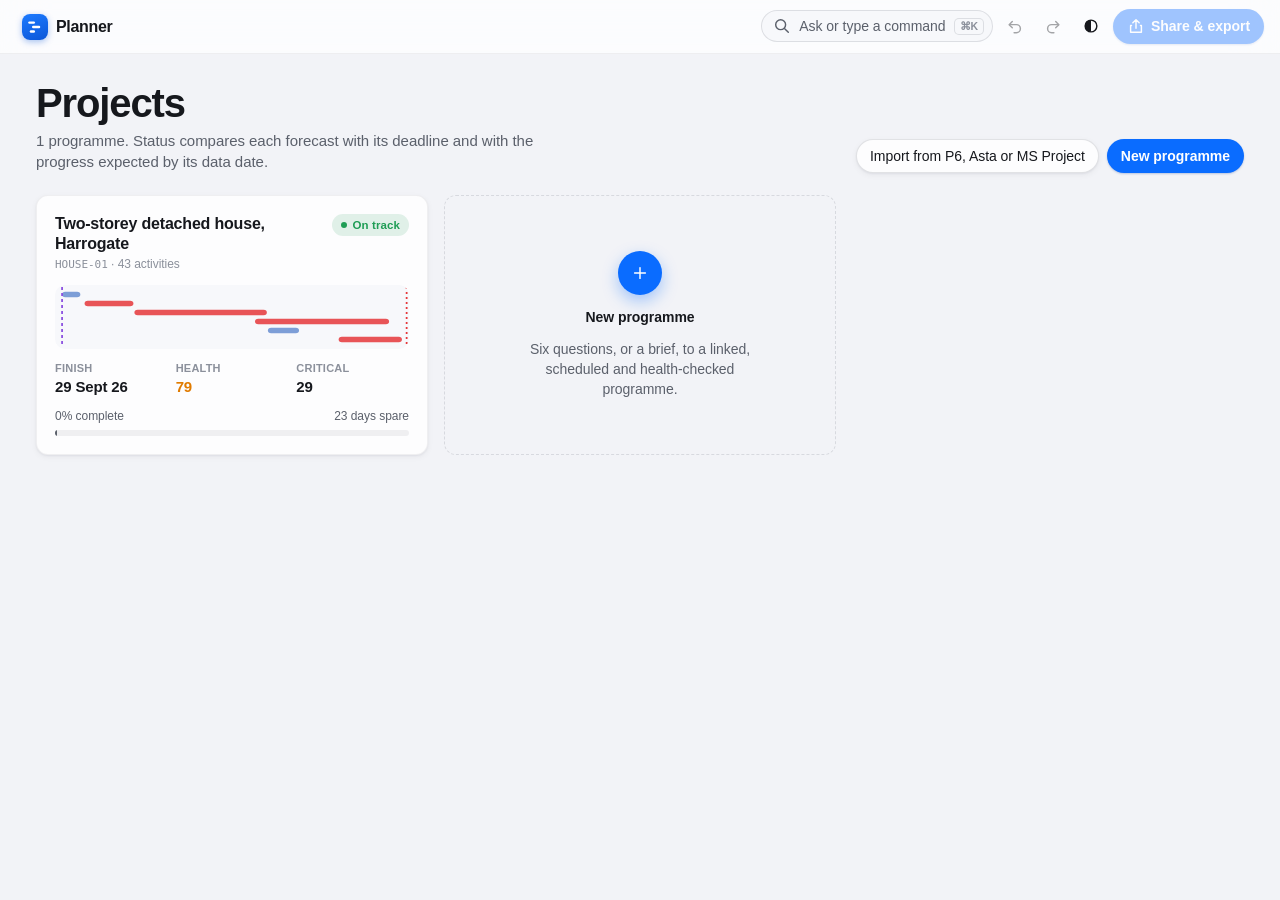
==== commit 27b2bae6: "Levelling dialog and report, PP21 check set with editable thresholds, elapsed durations in the UI Mo" ====
--- a/web/standalone.html
+++ b/web/standalone.html
@@ -740,6 +740,9 @@
 
 .spine .sp-h .linkish { border: 0; background: none; padding: 0; font: inherit; cursor: pointer; }
 
+.dropline { position: absolute; height: 2px; background: var(--accent); border-radius: var(--r-full); pointer-events: none; z-index: 3; box-shadow: 0 0 0 2px color-mix(in srgb, var(--accent) 22%, transparent); }
+body.dragging-row { user-select: none; cursor: grabbing; }
+.pf { margin-top: var(--space-6); } .pf-wrap { overflow-x: auto; } .pf-wrap svg { min-width: 720px; display: block; } .pf-row:hover rect:first-child { fill: var(--overlay-hover); } .ov-table td.n, .ov-table th.n { text-align: right; font-variant-numeric: tabular-nums; }
 .ms-strip .ms-wrap { overflow-x: auto; } .ms-strip svg { display: block; width: 100%; height: auto; min-width: 640px; }
 .pack { display: grid; grid-template-columns: repeat(auto-fill, minmax(240px, 1fr)); gap: var(--space-1) var(--space-3); }
 #pPrev iframe { width: 100%; height: 440px; border: 1px solid var(--line); border-radius: var(--r-element); background: var(--surface-2); margin-top: var(--space-2); }
@@ -852,7 +855,7 @@
   <button id="btnBaselineMgr" role="menuitem">Baselines: manage, accept…</button>
   <button id="btnBaselineClear" role="menuitem">Clear baseline bars</button>
   <div class="pop-sec">Resources</div>
-  <button id="btnLevel" role="menuitem">Level to crew limits</button>
+  <button id="btnLevel" role="menuitem">Level to crew limits…</button>
   <button id="btnDrag" role="menuitem">Critical path drag</button>
   <button id="btnRevision" role="menuitem">Issue revision…</button>
   <button id="btnCompare" role="menuitem">Compare versions…</button>
@@ -1024,12 +1027,13 @@
   is_working(d) { return this.hours_on(d) > 0; }
   _shift(d) { const s = mk(d.getUTCFullYear(), d.getUTCMonth(), d.getUTCDate(), this._sh, this._sm, 0); const e = new Date(s.getTime() + this.hours_on(d) * 3600000); return [s, e]; }
   next_working_start(dt) { let d = dateOnly(dt); for (let i = 0; i < 3660; i++) { if (this.is_working(d)) { const [s, e] = this._shift(d); if (dt < s) return s; if (dt < e) return dt; } d = addDays(d, 1); dt = new Date(d); } throw new Error('no working time'); }
-  prev_working_end(dt) { let d = dateOnly(dt); for (let i = 0; i < 3660; i++) { if (this.is_working(d)) { const [s, e] = this._shift(d); if (dt > e) return e; if (dt > s) return dt; } d = addDays(d, -1); dt = mk(d.getUTCFullYear(), d.getUTCMonth(), d.getUTCDate(), 23, 59, 59); } throw new Error('no working time'); }
+  prev_working_end(dt) { let d = dateOnly(dt); for (let i = 0; i < 3660; i++) { if (this.is_working(d)) { const [s, e] = this._shift(d); if (dt > e) return e; if (dt > s) return dt; if (dt.getTime() === s.getTime()) { const y = addDays(d, -1); if (this.is_working(y) && this._shift(y)[1].getTime() === s.getTime()) return dt; } } d = addDays(d, -1); dt = mk(d.getUTCFullYear(), d.getUTCMonth(), d.getUTCDate(), 23, 59, 59); } throw new Error('no working time'); }   // continuous (24-hour) calendars: midnight ends the previous day
   in_shift(dt) { if (!this.is_working(dt)) return false; const [s, e] = this._shift(dt); return dt >= s && dt <= e; }
   add_hours(dt, hours) {
     if (hours === 0) return dt;
     if (hours > 0) { dt = this.next_working_start(dt); let rem = hours; for (let i = 0; i < 20000; i++) { const [s, e] = this._shift(dt); const avail = hoursDiff(dt, e); if (rem <= avail + 1e-9) return new Date(dt.getTime() + pyRound(rem * 3600) * 1000); rem -= avail; dt = this.next_working_start(new Date(dateOnly(addDays(dt, 1)))); } }
-    else { dt = this.prev_working_end(dt); let rem = -hours; for (let i = 0; i < 20000; i++) { const [s, e] = this._shift(dt); const avail = hoursDiff(s, dt); if (rem <= avail + 1e-9) return new Date(dt.getTime() - pyRound(rem * 3600) * 1000); rem -= avail; const y = addDays(dt, -1); dt = this.prev_working_end(mk(y.getUTCFullYear(), y.getUTCMonth(), y.getUTCDate(), 23, 59, 59)); } }
+    else { dt = this.prev_working_end(dt); let d = dateOnly(dt); if (dt.getTime() === this._shift(d)[0].getTime()) d = addDays(d, -1);   // midnight on a continuous (24-hour) calendar is the end of the previous day's shift
+      let rem = -hours; for (let i = 0; i < 20000; i++) { const [s] = this._shift(d); const avail = hoursDiff(s, dt); if (rem <= avail + 1e-9) return new Date(dt.getTime() - pyRound(rem * 3600) * 1000); rem -= avail; d = addDays(d, -1); let g = 0; while (!this.is_working(d) && g++ < 3660) d = addDays(d, -1); dt = this._shift(d)[1]; } }   // the previous working day's end
     throw new Error('add_hours overflow');
   }
   hours_between(a, b) { if (b < a) return -this.hours_between(b, a); let total = 0; let d = dateOnly(a); const end = dateOnly(b); while (d <= end) { if (this.is_working(d)) { const [s, e] = this._shift(d); const lo = a > s ? a : s, hi = b < e ? b : e; if (hi > lo) total += hoursDiff(lo, hi); } d = addDays(d, 1); } return total; }
@@ -1039,6 +1043,11 @@
 
 // ---------- project helpers over the plain JSON model ----------
 function calFor(p, a) { const cid = a.calendar_id || p.default_calendar_id; return new Cal(p.calendars[cid] || p.calendars[p.default_calendar_id] || { id: 'std' }); }
+// elapsed-duration activities (a.elapsed): scheduled on calendar time, 24 hours a day, seven days (cpm.ELAPSED_CALENDAR / sched_calendar)
+const ELAPSED_CAL = new Cal({ id: '24h', name: 'Elapsed (24-hour)', hours_per_day: 24, day_start: '00:00:00', working_days: [0, 1, 2, 3, 4, 5, 6], exceptions: {} });
+function schedCal(p, a) { return a.elapsed ? ELAPSED_CAL : calFor(p, a); }
+// calendar days between an activity's start (actual or early) and finish, to two decimals; null until scheduled (cpm.elapsed_days)
+function elapsedDays(p, a) { const s = D(a.actual_start || a.early_start), f = D(a.actual_finish || a.early_finish); if (!s || !f) return null; return pyRound((f - s) / 86400000, 2); }
 function amap(p) { const m = {}; p.activities.forEach(a => m[a.id] = a); return m; }
 const predsOf = (p, id) => p.relationships.filter(r => r.successor_id === id);
 const succsOf = (p, id) => p.relationships.filter(r => r.predecessor_id === id);
@@ -1067,10 +1076,10 @@
 const LAG_CALENDARS = ['predecessor', 'successor', 'project', '24h'];
 function lagCal(p, r, pr, s) {
   const mode = r.lag_calendar || p.lag_calendar || 'predecessor';
-  if (mode === 'successor') return calFor(p, s);
+  if (mode === 'successor') return schedCal(p, s);
   if (mode === 'project') return new Cal(p.calendars[p.default_calendar_id]);
   if (mode === '24h') return null;
-  return calFor(p, pr);
+  return schedCal(p, pr);
 }
 // dt plus a lag: working hours on cal, or wall-clock hours when cal is null, landing on whole seconds as add_hours does (cpm._add_lag)
 function addLag(cal, dt, hours) { if (cal !== null) return cal.add_hours(dt, hours); if (hours === 0) return dt; return new Date(dt.getTime() + pyRound(hours * 3600) * 1000); }
@@ -1094,7 +1103,7 @@
   const remEs = {}, remLs = {};   // retained logic: where an in-progress activity's remaining work starts (early / late)
 
   for (const a of order) {
-    const cal = calFor(p, a), rem = remHours(a);
+    const cal = schedCal(p, a), rem = remHours(a);
     if (a.status === 'complete' && a.actual_start && a.actual_finish) { a.early_start = a.actual_start; a.early_finish = a.actual_finish; continue; }
     let es_floor = cal.next_working_start(maxD(start, dataDate)), ef_floor = null;
     const inProg = inProgress(a), resume = inProg ? cal.next_working_start(resumeFrom(a, dataDate)) : null;
@@ -1145,7 +1154,7 @@
   const lateAnchor = D(p.must_finish_by) || pfin;
 
   for (let i = order.length - 1; i >= 0; i--) {
-    const a = order[i], cal = calFor(p, a), rem = remHours(a);
+    const a = order[i], cal = schedCal(p, a), rem = remHours(a);
     if (a.status === 'complete' && a.actual_finish) { a.late_start = a.early_start; a.late_finish = a.early_finish; a.total_float_hours = 0; a.free_float_hours = 0; a.critical = false; continue; }
     let lf_ceil = cal.prev_working_end(lateAnchor), ls_ceil = null;
     for (const r of succs[a.id]) {
@@ -1194,7 +1203,7 @@
 
   for (const a of p.activities) {
     if (a.type !== 'level_of_effort' || a.status === 'complete') continue;
-    const cal = calFor(p, a);
+    const cal = schedCal(p, a);
     let starts = preds[a.id].filter(r => r.type === 'SS').map(r => D(m[r.predecessor_id].early_start)).filter(Boolean);
     let ends = preds[a.id].filter(r => r.type === 'FF').map(r => D(m[r.predecessor_id].early_finish)).filter(Boolean);
     if (!starts.length && !ends.length) { const peers = p.activities.filter(x => x.wbs_id === a.wbs_id && x.id !== a.id && x.type !== 'level_of_effort' && x.early_start); starts = peers.map(x => D(x.actual_start || x.early_start)); ends = peers.map(x => D(x.actual_finish || x.early_finish)); }
@@ -1205,7 +1214,7 @@
   for (const a of p.activities) if (a.constraint === 'as_late_as_possible' && a.status === 'not_started') { a.early_start = a.late_start; a.early_finish = a.late_finish; a.total_float_hours = 0; a.free_float_hours = 0; }
   // near-critical: open, off the longest path, total float within the threshold (working days of the activity's own calendar)
   const nearDays = p.near_critical_days == null ? DEFAULT_NEAR_CRITICAL_DAYS : p.near_critical_days;
-  for (const a of p.activities) a.near_critical = a.status !== 'complete' && a.type !== 'level_of_effort' && !a.critical && a.total_float_hours != null && a.total_float_hours <= nearDays * calFor(p, a).hours_per_day;
+  for (const a of p.activities) a.near_critical = a.status !== 'complete' && a.type !== 'level_of_effort' && !a.critical && a.total_float_hours != null && a.total_float_hours <= nearDays * schedCal(p, a).hours_per_day;
   p.scheduled_at = nowISO();
   return p;
 }
@@ -1244,7 +1253,7 @@
 }
 
 global.PlannerEngine = { EPS, HARD, Cal, D, ISO, YMD, dow, addDays, dateOnly, mk, nowISO, today, calFor, amap, predsOf, succsOf, isMs, ensureDefaultCal, remHours, schedule,
-  LAG_CALENDARS, lagCal, addLag, PROGRESS_LOGIC, DEFAULT_NEAR_CRITICAL_DAYS, MAX_FLOAT_PATHS, floatPaths, pyRound, pyFixed, pyGroup, pyG, pyStr, pyFloorDiv };
+  LAG_CALENDARS, lagCal, addLag, PROGRESS_LOGIC, DEFAULT_NEAR_CRITICAL_DAYS, MAX_FLOAT_PATHS, floatPaths, ELAPSED_CAL, schedCal, elapsedDays, pyRound, pyFixed, pyGroup, pyG, pyStr, pyFloorDiv };
 })(typeof window !== 'undefined' ? window : globalThis);
 
 /* ---- part 2: DCMA, generator, patches, commands, repair, levelling, analysis, files ---- */
@@ -1256,31 +1265,51 @@
 const pct = (n, d) => d ? round(100 * n / d, 1) : 0;
 const HIGH_FLOAT = 44, HIGH_DUR = 44;
 
-// ---------- DCMA ----------
-function healthCheck(p) {
-  const checks = [];
+// ---------- health checks: DCMA 14-point and CIOB Planning Protocol 2021 (planner/dcma.py; the docstring there has each check's rationale) ----------
+const CHECK_SETS = ['dcma', 'pp21'];
+const DCMA_THRESHOLDS = { logic_pct: 5, leads_pct: 0, lags_pct: 5, fs_pct: 90, hard_constraints_pct: 5, high_float_days: HIGH_FLOAT, high_float_pct: 5, high_duration_days: HIGH_DUR, high_duration_pct: 5, missed_pct: 5, cpli_min: 0.95, bei_min: 0.95 };
+const PP21_THRESHOLDS = { max_duration_days: 44, duration_pct: 0, open_ends_pct: 0, lag_pct: 20, density_min: 1, density_max: 4, constraints_pct: 5, max_working_days: 7 };
+const g = x => E.pyG(x);                                   // a threshold as text (dcma._g)
+const within = (n, d, t) => t <= 0 ? n === 0 : pct(n, d) <= t;   // dcma._within: a zero threshold means none at all
+// the effective thresholds: the set's defaults, then p.check_thresholds (the planner's saved edits), then the call's (dcma.check_thresholds)
+function checkThresholds(p, checkSet, thresholds) { const out = Object.assign({}, checkSet === 'pp21' ? PP21_THRESHOLDS : DCMA_THRESHOLDS); for (const src of [p.check_thresholds, thresholds]) for (const [k, v] of Object.entries(src || {})) if (v != null && k in out) out[k] = v; return out; }
+// healthCheck(p, { checkSet: 'dcma' | 'pp21', thresholds: {...} }); the score is the share of applicable checks that pass
+function healthCheck(p, opts) {
+  opts = opts || {};
+  const want = opts.checkSet || opts.check_set, checkSet = CHECK_SETS.includes(want) ? want : 'dcma';
+  const th = checkThresholds(p, checkSet, opts.thresholds);
+  const checks = checkSet === 'pp21' ? pp21Checks(p, th) : dcmaChecks(p, th);
+  const applicable = checks.filter(c => c.applicable);
+  const score = applicable.length ? round(100 * applicable.filter(c => c.passed).length / applicable.length) : 100;
+  const fails = applicable.filter(c => !c.passed).map(c => c.title);
+  return { score, checks, summary: fails.length ? 'Failing: ' + fails.join(', ') + '.' : 'Schedule passes all applicable checks.', check_set: checkSet, thresholds: th, failing: () => checks.filter(c => c.applicable && !c.passed) };
+}
+const mkCheck = (checks) => (key, title, passed, o = {}) => checks.push(Object.assign({ key, title, passed, value: null, threshold: null, detail: '', items: [], applicable: true }, o));
+const missingLogic = (p, incomplete) => incomplete.filter(a => !((predsOf(p, a.id).length || a.type === 'start_milestone') && (succsOf(p, a.id).length || a.type === 'finish_milestone'))).map(a => a.id);
+const negativeFloat = incomplete => incomplete.filter(a => a.total_float_hours != null && a.total_float_hours < -1e-6).map(a => a.id);
+const longTasks = (p, incomplete, maxDays) => incomplete.filter(a => !isMs(a) && calFor(p, a).hours_to_days(a.remaining_hours != null ? a.remaining_hours : a.duration_hours) > maxDays).map(a => a.id);
+function dcmaChecks(p, th) {
+  const checks = [], C = mkCheck(checks);
   const acts = p.activities.filter(a => a.type !== 'level_of_effort');
   const incomplete = acts.filter(a => a.status !== 'complete');
   const nInc = incomplete.length;
   const dataDate = D(p.data_date) || D(p.start);
-  const C = (key, title, passed, o = {}) => checks.push(Object.assign({ key, title, passed, value: null, threshold: null, detail: '', items: [], applicable: true }, o));
-
-  const missing = incomplete.filter(a => !((predsOf(p, a.id).length || a.type === 'start_milestone') && (succsOf(p, a.id).length || a.type === 'finish_milestone'))).map(a => a.id);
-  C('logic', 'Missing logic', pct(missing.length, nInc) <= 5, { value: pct(missing.length, nInc), threshold: '≤ 5%', detail: `${missing.length} of ${nInc} incomplete activities lack a predecessor or successor.`, items: missing });
+  const missing = missingLogic(p, incomplete);
+  C('logic', 'Missing logic', within(missing.length, nInc, th.logic_pct), { value: pct(missing.length, nInc), threshold: `≤ ${g(th.logic_pct)}%`, detail: `${missing.length} of ${nInc} incomplete activities lack a predecessor or successor.`, items: missing });
   const leads = p.relationships.filter(r => r.lag_hours < 0).map(r => `${r.predecessor_id}->${r.successor_id}`);
-  C('leads', 'Leads (negative lag)', leads.length === 0, { value: pct(leads.length, p.relationships.length), threshold: '0%', detail: `${leads.length} relationships use negative lag.`, items: leads });
+  C('leads', 'Leads (negative lag)', within(leads.length, p.relationships.length, th.leads_pct), { value: pct(leads.length, p.relationships.length), threshold: th.leads_pct <= 0 ? `${g(th.leads_pct)}%` : `≤ ${g(th.leads_pct)}%`, detail: `${leads.length} relationships use negative lag.`, items: leads });
   const lags = p.relationships.filter(r => r.lag_hours > 0).map(r => `${r.predecessor_id}->${r.successor_id}`);
-  C('lags', 'Lags', pct(lags.length, p.relationships.length) <= 5, { value: pct(lags.length, p.relationships.length), threshold: '≤ 5%', detail: `${lags.length} of ${p.relationships.length} relationships carry positive lag.`, items: lags });
+  C('lags', 'Lags', within(lags.length, p.relationships.length, th.lags_pct), { value: pct(lags.length, p.relationships.length), threshold: `≤ ${g(th.lags_pct)}%`, detail: `${lags.length} of ${p.relationships.length} relationships carry positive lag.`, items: lags });
   const fs = p.relationships.filter(r => r.type === 'FS').length;
-  C('rel_types', 'Finish-to-start share', pct(fs, p.relationships.length) >= 90 || !p.relationships.length, { value: pct(fs, p.relationships.length), threshold: '≥ 90%', detail: `${fs} of ${p.relationships.length} links are FS.` });
+  C('rel_types', 'Finish-to-start share', pct(fs, p.relationships.length) >= th.fs_pct || !p.relationships.length, { value: pct(fs, p.relationships.length), threshold: `≥ ${g(th.fs_pct)}%`, detail: `${fs} of ${p.relationships.length} links are FS.` });
   const hard = incomplete.filter(a => HARD.has(a.constraint)).map(a => a.id);
-  C('hard_constraints', 'Hard constraints', pct(hard.length, nInc) <= 5, { value: pct(hard.length, nInc), threshold: '≤ 5%', detail: `${hard.length} incomplete activities have must-start/finish-on constraints.`, items: hard });
-  const hf = incomplete.filter(a => a.total_float_hours != null && calFor(p, a).hours_to_days(a.total_float_hours) > HIGH_FLOAT).map(a => a.id);
-  C('high_float', 'High float', pct(hf.length, nInc) <= 5, { value: pct(hf.length, nInc), threshold: '≤ 5%', detail: `${hf.length} incomplete activities have more than ${HIGH_FLOAT} days total float.`, items: hf });
-  const nf = incomplete.filter(a => a.total_float_hours != null && a.total_float_hours < -1e-6).map(a => a.id);
+  C('hard_constraints', 'Hard constraints', within(hard.length, nInc, th.hard_constraints_pct), { value: pct(hard.length, nInc), threshold: `≤ ${g(th.hard_constraints_pct)}%`, detail: `${hard.length} incomplete activities have must-start/finish-on constraints.`, items: hard });
+  const hf = incomplete.filter(a => a.total_float_hours != null && calFor(p, a).hours_to_days(a.total_float_hours) > th.high_float_days).map(a => a.id);
+  C('high_float', 'High float', within(hf.length, nInc, th.high_float_pct), { value: pct(hf.length, nInc), threshold: `≤ ${g(th.high_float_pct)}%`, detail: `${hf.length} incomplete activities have more than ${g(th.high_float_days)} days total float.`, items: hf });
+  const nf = negativeFloat(incomplete);
   C('negative_float', 'Negative float', !nf.length, { value: nf.length, threshold: '0', detail: `${nf.length} activities have negative total float.`, items: nf });
-  const hd = incomplete.filter(a => !isMs(a) && calFor(p, a).hours_to_days(a.remaining_hours != null ? a.remaining_hours : a.duration_hours) > HIGH_DUR).map(a => a.id);
-  C('high_duration', 'High duration', pct(hd.length, nInc) <= 5, { value: pct(hd.length, nInc), threshold: '≤ 5%', detail: `${hd.length} incomplete activities are longer than ${HIGH_DUR} working days.`, items: hd });
+  const hd = longTasks(p, incomplete, th.high_duration_days);
+  C('high_duration', 'High duration', within(hd.length, nInc, th.high_duration_pct), { value: pct(hd.length, nInc), threshold: `≤ ${g(th.high_duration_pct)}%`, detail: `${hd.length} incomplete activities are longer than ${g(th.high_duration_days)} working days.`, items: hd });
   let bad = [];
   for (const a of acts) {
     if (a.status === 'not_started' && a.early_start && D(a.early_start) < dataDate) bad.push(a.id);
@@ -1296,13 +1325,13 @@
   const baselined = acts.filter(a => a.baseline_finish);
   const due = baselined.filter(a => D(a.baseline_finish) <= dataDate);
   const missed = due.filter(a => a.status !== 'complete' || (a.actual_finish && D(a.actual_finish) > D(a.baseline_finish))).map(a => a.id);
-  C('missed_tasks', 'Missed tasks', pct(missed.length, due.length) <= 5, { value: pct(missed.length, due.length), threshold: '≤ 5%', applicable: !!baselined.length, detail: `${missed.length} of ${due.length} baseline-due activities missed their finish.`, items: missed });
+  C('missed_tasks', 'Missed tasks', within(missed.length, due.length, th.missed_pct), { value: pct(missed.length, due.length), threshold: `≤ ${g(th.missed_pct)}%`, applicable: !!baselined.length, detail: `${missed.length} of ${due.length} baseline-due activities missed their finish.`, items: missed });
   const [cpOk, cpDetail] = cpTest(p);
   C('cp_test', 'Critical path test', cpOk, { threshold: 'finish moves with critical delay', detail: cpDetail, applicable: nInc > 0 });
-  if (p.must_finish_by && p.finish) { const cal = new E.Cal(p.calendars[p.default_calendar_id]); const cpl = cal.hours_between(dataDate, D(p.finish)); const tf = cal.hours_between(D(p.finish), D(p.must_finish_by)); const cpli = cpl > 0 ? round((cpl + tf) / cpl, 2) : 1; C('cpli', 'Critical path length index', cpli >= 0.95, { value: cpli, threshold: '≥ 0.95', detail: `Critical path ${pyFixed(cal.hours_to_days(cpl), 0)}d, float to must-finish ${pyFixed(cal.hours_to_days(tf), 0)}d.` }); }
+  if (p.must_finish_by && p.finish) { const cal = new E.Cal(p.calendars[p.default_calendar_id]); const cpl = cal.hours_between(dataDate, D(p.finish)); const tf = cal.hours_between(D(p.finish), D(p.must_finish_by)); const cpli = cpl > 0 ? round((cpl + tf) / cpl, 2) : 1; C('cpli', 'Critical path length index', cpli >= th.cpli_min, { value: cpli, threshold: `≥ ${g(th.cpli_min)}`, detail: `Critical path ${pyFixed(cal.hours_to_days(cpl), 0)}d, float to must-finish ${pyFixed(cal.hours_to_days(tf), 0)}d.` }); }
   else C('cpli', 'Critical path length index', true, { applicable: false, detail: 'Set a must-finish-by date to compute CPLI.' });
   const plannedDone = due, actuallyDone = acts.filter(a => a.status === 'complete');
-  if (plannedDone.length) { const bei = round(actuallyDone.length / plannedDone.length, 2); C('bei', 'Baseline execution index', bei >= 0.95, { value: bei, threshold: '≥ 0.95', detail: `${actuallyDone.length} complete vs ${plannedDone.length} planned complete by data date.` }); }
+  if (plannedDone.length) { const bei = round(actuallyDone.length / plannedDone.length, 2); C('bei', 'Baseline execution index', bei >= th.bei_min, { value: bei, threshold: `≥ ${g(th.bei_min)}`, detail: `${actuallyDone.length} complete vs ${plannedDone.length} planned complete by data date.` }); }
   else C('bei', 'Baseline execution index', true, { applicable: false, detail: 'Needs a baseline with activities due by the data date.' });
   const starts = incomplete.filter(a => !predsOf(p, a.id).length).map(a => a.id);
   const finishes = incomplete.filter(a => !succsOf(p, a.id).length).map(a => a.id);
@@ -1311,16 +1340,62 @@
   for (const a of incomplete) { if (isMs(a)) continue; const outs = succsOf(p, a.id); if (outs.length && outs.every(r => r.type === 'SS')) dangling.push(a.id); const ins = predsOf(p, a.id); if (ins.length && ins.every(r => r.type === 'FF')) dangling.push(a.id); }
   dangling = [...new Set(dangling)].sort();
   C('dangling', 'Dangling logic', !dangling.length, { value: dangling.length, threshold: '0', detail: `${dangling.length} activities only drive successors by their start, or are only driven on their finish.`, items: dangling });
-  const applicable = checks.filter(c => c.applicable);
-  const score = applicable.length ? round(100 * applicable.filter(c => c.passed).length / applicable.length) : 100;
-  const fails = applicable.filter(c => !c.passed).map(c => c.title);
-  return { score, checks, summary: fails.length ? 'Failing: ' + fails.join(', ') + '.' : 'Schedule passes all applicable checks.', failing: () => checks.filter(c => c.applicable && !c.passed) };
+  return checks;
+}
+function pp21Checks(p, th) {
+  const checks = [], C = mkCheck(checks);
+  const acts = p.activities.filter(a => a.type !== 'level_of_effort');
+  const incomplete = acts.filter(a => a.status !== 'complete');
+  const nInc = incomplete.length, nRel = p.relationships.length, m = amap(p);
+  const dataDate = D(p.data_date) || D(p.start);
+  const hd = longTasks(p, incomplete, th.max_duration_days);
+  C('pp21_duration', 'Task duration', within(hd.length, nInc, th.duration_pct), { value: pct(hd.length, nInc), threshold: `≤ ${g(th.max_duration_days)} working days (${g(th.duration_pct)}% may exceed)`, detail: `${hd.length} of ${nInc} incomplete tasks are longer than ${g(th.max_duration_days)} working days.`, items: hd });
+  const missing = missingLogic(p, incomplete);
+  C('pp21_open_ends', 'Open ends', within(missing.length, nInc, th.open_ends_pct), { value: pct(missing.length, nInc), threshold: `≤ ${g(th.open_ends_pct)}%`, detail: `${missing.length} of ${nInc} incomplete activities lack a predecessor or successor.`, items: missing });
+  const nf = negativeFloat(incomplete);
+  C('pp21_negative_float', 'Negative float', !nf.length, { value: nf.length, threshold: '0', detail: `${nf.length} activities have negative total float.`, items: nf });
+  const leads = p.relationships.filter(r => r.lag_hours < 0).map(r => `${r.predecessor_id}->${r.successor_id}`);
+  C('pp21_leads', 'Leads (negative lag)', !leads.length, { value: leads.length, threshold: '0', detail: `${leads.length} relationships use negative lag.`, items: leads });
+  const longLags = [];
+  for (const r of p.relationships) { const sc = m[r.successor_id]; if (r.lag_hours > 0 && sc && r.lag_hours > th.lag_pct / 100 * sc.duration_hours + 1e-9) longLags.push(`${r.predecessor_id}->${r.successor_id}`); }
+  C('pp21_lags', 'Lag length', !longLags.length, { value: pct(longLags.length, nRel), threshold: `lag ≤ ${g(th.lag_pct)}% of successor duration`, detail: `${longLags.length} of ${nRel} relationships carry a lag longer than ${g(th.lag_pct)}% of their successor.`, items: longLags });
+  const density = acts.length ? round(nRel / acts.length, 2) : 0;
+  C('pp21_logic_density', 'Logic density', th.density_min <= density && density <= th.density_max, { value: density, threshold: `${g(th.density_min)} to ${g(th.density_max)} links per activity`, applicable: !!acts.length, detail: `${nRel} relationships over ${acts.length} activities: ${g(density)} per activity.` });
+  const con = incomplete.filter(a => a.constraint !== 'none').map(a => a.id);
+  C('pp21_constraints', 'Constraints', within(con.length, nInc, th.constraints_pct), { value: pct(con.length, nInc), threshold: `≤ ${g(th.constraints_pct)}%`, detail: `${con.length} of ${nInc} incomplete activities carry a date constraint.`, items: con });
+  const msBad = [];
+  for (const a of incomplete) { if (a.type === 'start_milestone' && !succsOf(p, a.id).length) msBad.push(a.id); else if (a.type === 'finish_milestone' && !predsOf(p, a.id).length) msBad.push(a.id); }
+  const nMs = incomplete.filter(isMs).length;
+  C('pp21_milestones', 'Milestones linked', !msBad.length, { value: msBad.length, threshold: '0', applicable: nMs > 0, detail: `${msBad.length} of ${nMs} milestones are not linked to the work.`, items: msBad });
+  let bad = [];
+  for (const a of acts) {
+    if (a.actual_start && D(a.actual_start) > dataDate) bad.push(a.id);
+    if (a.actual_finish && D(a.actual_finish) > dataDate) bad.push(a.id);
+    if (a.status === 'not_started' && a.early_start && D(a.early_start) < dataDate) bad.push(a.id);
+    if (a.status === 'in_progress' && (!a.actual_start || (a.early_finish && D(a.early_finish) < dataDate))) bad.push(a.id);
+    if (a.status === 'complete' && !a.actual_finish) bad.push(a.id);
+  }
+  bad = [...new Set(bad)].sort();
+  C('pp21_progress', 'Progress consistent', !bad.length, { value: bad.length, threshold: '0', detail: `${bad.length} activities have actual dates after, or remaining work before, the data date.`, items: bad });
+  const openActs = incomplete.filter(a => a.early_finish), crit = openActs.filter(a => a.critical);
+  let ok = true, atEnd = [], detail = 'No open activities.';
+  if (openActs.length) {
+    let end = null; for (const a of openActs) { const f = D(a.early_finish); if (!end || f > end) end = f; }
+    atEnd = crit.filter(a => D(a.early_finish) >= end).map(a => a.id);
+    ok = crit.length > 0 && atEnd.length > 0;
+    detail = ok ? `${crit.length} critical activities; the path ends at the finish (${atEnd.slice(0, 5).join(', ')}).` : crit.length ? 'No critical activity ends at the programme finish.' : 'No critical path.';
+  }
+  C('pp21_critical_path', 'Critical path', ok, { value: crit.length, threshold: 'exists, ends at the finish', applicable: !!openActs.length, detail, items: atEnd });
+  const calBad = [], calIds = Object.keys(p.calendars || {}).sort();
+  for (const cid of calIds) { const c = p.calendars[cid], hpd = c.hours_per_day != null ? c.hours_per_day : 8, days = c.working_days || [0, 1, 2, 3, 4]; const wd = new Set(days.filter(d => d >= 0 && d <= 6)); if (!(hpd > 0 && hpd <= 24) || !wd.size || wd.size > th.max_working_days || wd.size !== days.length) calBad.push(cid); }
+  C('pp21_calendars', 'Calendars', !calBad.length, { value: calBad.length, threshold: `1 to ${g(th.max_working_days)} working days, 0 to 24 hours`, applicable: calIds.length > 0, detail: `${calBad.length} of ${calIds.length} calendars have an impossible working week or day.`, items: calBad });
+  return checks;
 }
 function cpTest(p) {
   const crit = p.activities.filter(a => a.critical && a.status !== 'complete' && !isMs(a));
   if (!crit.length || !p.finish) return [true, 'No incomplete critical activities to test.'];
   const trial = clone(p); const t = trial.activities.find(a => a.id === crit[0].id);
-  const push = new E.Cal(trial.calendars[t.calendar_id || trial.default_calendar_id]).days_to_hours(600);
+  const push = E.schedCal(trial, t).days_to_hours(600);
   if (t.status === 'in_progress' && t.remaining_hours != null) t.remaining_hours += push; else { t.duration_hours += push; if (t.remaining_hours != null) t.remaining_hours += push; }
   try { schedule(trial); } catch (e) { return [false, 'Could not schedule the trial: ' + e.message]; }
   const moved = Math.floor((D(trial.finish) - D(p.finish)) / 86400000);   // timedelta.days floors
@@ -1403,6 +1478,10 @@
 }
 
 global.PlannerEngine.healthCheck = healthCheck;
+global.PlannerEngine.checkThresholds = checkThresholds;
+global.PlannerEngine.CHECK_SETS = CHECK_SETS;
+global.PlannerEngine.DCMA_THRESHOLDS = DCMA_THRESHOLDS;
+global.PlannerEngine.PP21_THRESHOLDS = PP21_THRESHOLDS;
 global.PlannerEngine.applyPatch = applyPatch;
 global.PlannerEngine.ensureCalendars = ensureCalendars;
 global.PlannerEngine.parseDate = parseDate;
@@ -1600,47 +1679,74 @@
 
 // ---------- levelling ----------
 function dailyDemand(p, a) { const cal = calFor(p, a); if (cal.hours_to_days(a.duration_hours) <= 0) return {}; const out = {}; for (const x of p.assignments) if (x.activity_id === a.id && x.units > 0) out[x.resource_id] = (out[x.resource_id] || 0) + x.units / a.duration_hours; return out; }
-function level(p) {
+// level(p, options): options over p.levelling; resources, from, to, within_float, order, preserve_actuals; the exact rules and the
+// report records {id, delay_hours, resource_id, waited_for, reason} are the docstring of planner/levelling.py
+const LEVEL_ORDERS = ['late_start', 'priority', 'total_float', 'early_start'], LEVEL_REASONS = ['capacity', 'within_float_blocked', 'window'];
+function levelOptions(p, options) { return Object.assign({}, p.levelling || {}, options || {}); }
+function levelKey(a, order, p) {
+  const ls = D(a.late_start || a.early_start || p.start).getTime();
+  if (order === 'priority') return [a.priority, ls, a.id];
+  if (order === 'total_float') return [a.total_float_hours == null ? Infinity : a.total_float_hours, ls, a.priority, a.id];
+  if (order === 'early_start') return [D(a.early_start || p.start).getTime(), a.priority, a.id];
+  return [ls, a.priority, a.id];
+}
+const keyLess = (x, y) => { for (let i = 0; i < x.length; i++) { if (x[i] < y[i]) return true; if (x[i] > y[i]) return false; } return false; };
+function levellingReport(p) { return (p.levelling_report || []).map(r => Object.assign({}, r)); }
+function level(p, options) {
   schedule(p);
-  const limits = {}; p.resources.forEach(r => { if (r.max_units_per_day) limits[r.id] = r.max_units_per_day; });
-  if (!Object.keys(limits).length) { p.levelled = false; return p; }
-  const m = amap(p), usage = {}, preds = {}, succs = {}, indeg = {};
+  const opts = levelOptions(p, options);
+  const subset = opts.resources && opts.resources.length ? new Set(opts.resources) : null;
+  const limits = {}; p.resources.forEach(r => { if (r.max_units_per_day && (!subset || subset.has(r.id))) limits[r.id] = r.max_units_per_day; });
+  if (!Object.keys(limits).length) { p.levelled = false; p.levelling_report = null; return p; }
+  const order = LEVEL_ORDERS.includes(opts.order) ? opts.order : 'late_start', withinFloat = !!opts.within_float;
+  const wFrom = opts.from ? YMD(D(opts.from)) : null, wTo = opts.to ? YMD(D(opts.to)) : null;
+  const m = amap(p), usage = {}, users = {}, preds = {}, succs = {}, indeg = {};
   p.activities.forEach(a => { preds[a.id] = []; succs[a.id] = []; indeg[a.id] = 0; });
   for (const r of p.relationships) { preds[r.successor_id].push(r); succs[r.predecessor_id].push(r); indeg[r.successor_id]++; }
-  const ready = p.activities.filter(a => indeg[a.id] === 0).map(a => ({ k: D(a.late_start || a.early_start || p.start).getTime(), pr: a.priority, id: a.id }));
-  const pop = () => { let bi = 0; for (let i = 1; i < ready.length; i++) if (ready[i].k < ready[bi].k || (ready[i].k === ready[bi].k && ready[i].pr < ready[bi].pr)) bi = i; return ready.splice(bi, 1)[0]; };
-  const done = {}, dataDate = D(p.data_date) || D(p.start);
+  const ready = p.activities.filter(a => indeg[a.id] === 0).map(a => ({ k: levelKey(a, order, p), id: a.id }));
+  const pop = () => { let bi = 0; for (let i = 1; i < ready.length; i++) if (keyLess(ready[i].k, ready[bi].k)) bi = i; return ready.splice(bi, 1)[0]; };
+  const done = {}, dataDate = D(p.data_date) || D(p.start), report = [];
+  const firstConflict = (cal, start, finish, demand) => { let d = dateOnly(start); const end = dateOnly(finish); while (d <= end) { if (cal.is_working(d)) { const key = YMD(d); for (const rid of Object.keys(demand).sort()) if ((usage[rid] && usage[rid][key] || 0) + demand[rid] > limits[rid] + EPS) return [d, rid]; } d = addDays(d, 1); } return [null, null]; };
   while (ready.length) {
-    const { id: aid } = pop(); const a = m[aid], cal = calFor(p, a), origEs = D(a.early_start); let start, finish;
+    const { id: aid } = pop(); const a = m[aid], cal = E.schedCal(p, a), origEs = D(a.early_start); let start, finish;
+    let resourceId = null, waitedFor = null, reason = null;
     if (a.status === 'complete' || a.status === 'in_progress') { start = D(a.early_start); finish = D(a.early_finish); }
     else {
-      let floor = cal.next_working_start(D(p.start) > dataDate ? D(p.start) : dataDate), efFloor = null;
-      for (const r of preds[aid]) { const pr = m[r.predecessor_id], pcal = calFor(p, pr); const dd = done[pr.id] || [D(pr.early_start), D(pr.early_finish)]; const ps = dd[0], pf = dd[1]; if (r.type === 'FS') { const t = pcal.add_hours(pf, r.lag_hours); if (t > floor) floor = t; } else if (r.type === 'SS') { const t = pcal.add_hours(ps, r.lag_hours); if (t > floor) floor = t; } else if (r.type === 'FF') { const t = pcal.add_hours(pf, r.lag_hours); efFloor = efFloor === null || t > efFloor ? t : efFloor; } else { const t = pcal.add_hours(ps, r.lag_hours); efFloor = efFloor === null || t > efFloor ? t : efFloor; } }
+      let floor = cal.next_working_start(D(p.start) > dataDate ? D(p.start) : dataDate), floorBy = null, efFloor = null;
+      for (const r of preds[aid]) { const pr = m[r.predecessor_id], lcal = E.lagCal(p, r, pr, a); const dd = done[pr.id] || [D(pr.early_start), D(pr.early_finish)]; const ps = dd[0], pf = dd[1]; if (r.type === 'FS') { const t = E.addLag(lcal, pf, r.lag_hours); if (t > floor) { floor = t; floorBy = pr.id; } } else if (r.type === 'SS') { const t = E.addLag(lcal, ps, r.lag_hours); if (t > floor) { floor = t; floorBy = pr.id; } } else if (r.type === 'FF') { const t = E.addLag(lcal, pf, r.lag_hours); efFloor = efFloor === null || t > efFloor ? t : efFloor; } else { const t = E.addLag(lcal, ps, r.lag_hours); efFloor = efFloor === null || t > efFloor ? t : efFloor; } }
       if (a.constraint_date && ['start_on_or_after', 'must_start_on'].includes(a.constraint)) { const cd = D(a.constraint_date); if (cd > floor) floor = cd; }
       const es0 = D(a.early_start) || floor; start = cal.next_working_start(floor > es0 ? floor : es0);
       const rem = a.duration_hours; finish = rem > 0 ? cal.add_hours(start, rem) : start;
       if (efFloor && efFloor > finish) { finish = rem > 0 ? efFloor : cal.prev_working_end(efFloor); start = rem > 0 ? cal.add_hours(finish, -rem) : finish; }
       const demand = {}; for (const [rid, u] of Object.entries(dailyDemand(p, a))) if (rid in limits) demand[rid] = u;
       if (Object.keys(demand).length && rem > 0) {
+        const logicStart = start, logicFinish = finish, esDay = YMD(origEs || start);
+        const inWindow = (!wFrom || esDay >= wFrom) && (!wTo || esDay <= wTo);
         for (let guard = 0; guard < 5000; guard++) {
-          let conflict = null; let d = dateOnly(start); const end = dateOnly(finish);
-          while (d <= end) { if (cal.is_working(d)) { for (const [rid, u] of Object.entries(demand)) { const key = YMD(d); if ((usage[rid] && usage[rid][key] || 0) + u > limits[rid] + EPS) { conflict = new Date(d); break; } } } if (conflict) break; d = addDays(d, 1); }
+          const [conflict, rid] = firstConflict(cal, start, finish, demand);
           if (!conflict) break;
+          resourceId = rid; reason = 'capacity';
+          const u = users[rid] && users[rid][YMD(conflict)]; waitedFor = u && u.length ? u[u.length - 1] : null;
+          if (!inWindow) { reason = 'window'; break; }
           start = cal.next_working_start(new Date(dateOnly(addDays(conflict, 1)))); finish = cal.add_hours(start, rem);
+          if (withinFloat && a.late_start && start > D(a.late_start)) { start = logicStart; finish = logicFinish; reason = 'within_float_blocked'; break; }
         }
         let d = dateOnly(start); const end = dateOnly(finish);
-        while (d <= end) { if (cal.is_working(d)) for (const [rid, u] of Object.entries(demand)) { usage[rid] = usage[rid] || {}; const key = YMD(d); usage[rid][key] = (usage[rid][key] || 0) + u; } d = addDays(d, 1); }
+        while (d <= end) { if (cal.is_working(d)) for (const [rid, u] of Object.entries(demand)) { usage[rid] = usage[rid] || {}; users[rid] = users[rid] || {}; const key = YMD(d); usage[rid][key] = (usage[rid][key] || 0) + u; (users[rid][key] = users[rid][key] || []).push(aid); } d = addDays(d, 1); }
       }
+      if (reason === null && origEs && start > origEs && floorBy) { reason = 'capacity'; waitedFor = floorBy; }
     }
     done[aid] = [start, finish]; a.level_delay_hours = origEs ? pyRound(cal.hours_between(origEs, start), 2) : 0;
     a.early_start = ISO(start); a.early_finish = ISO(finish);
-    for (const r of succs[aid]) { if (--indeg[r.successor_id] === 0) { const s = m[r.successor_id]; ready.push({ k: D(s.late_start || s.early_start || p.start).getTime(), pr: s.priority, id: s.id }); } }
+    if (reason !== null && (a.level_delay_hours > 0 || reason !== 'capacity')) report.push({ id: aid, delay_hours: a.level_delay_hours, resource_id: resourceId, waited_for: waitedFor, reason });
+    for (const r of succs[aid]) { if (--indeg[r.successor_id] === 0) { const sc = m[r.successor_id]; ready.push({ k: levelKey(sc, order, p), id: sc.id }); } }
   }
   let fin = null; for (const a of p.activities) { const f = D(a.early_finish); if (f && (!fin || f > fin)) fin = f; } p.finish = ISO(fin || D(p.start));
-  for (const a of p.activities) if (a.late_finish && a.early_finish) { const cal = calFor(p, a); a.total_float_hours = pyRound(cal.hours_between(D(a.early_finish), D(a.late_finish)), 4); a.critical = a.total_float_hours <= EPS; }
+  for (const a of p.activities) if (a.late_finish && a.early_finish) { const cal = E.schedCal(p, a); a.total_float_hours = pyRound(cal.hours_between(D(a.early_finish), D(a.late_finish)), 4); a.critical = a.total_float_hours <= EPS; }
+  p.levelling_report = report.sort((x, y) => x.id < y.id ? -1 : x.id > y.id ? 1 : 0);
   p.levelled = true; return p;
 }
-function unlevel(p) { p.activities.forEach(a => a.level_delay_hours = 0); p.levelled = false; return schedule(p); }
+function unlevel(p) { p.activities.forEach(a => a.level_delay_hours = 0); p.levelled = false; p.levelling_report = null; return schedule(p); }
 function setBaseline(p, name = 'Baseline') { schedule(p); const bl = { name, saved_at: E.nowISO(), finish: p.finish, dates: {} }; for (const a of p.activities) { const s = a.actual_start || a.early_start, f = a.actual_finish || a.early_finish; bl.dates[a.id] = { start: s, finish: f, duration_hours: a.duration_hours }; a.baseline_start = s; a.baseline_finish = f; } p.baselines = p.baselines.filter(b => b.name !== name).concat([bl]); return bl; }
 function useBaseline(p, name) { const bl = p.baselines.find(b => b.name === name); if (!bl) return false; for (const a of p.activities) { const d = bl.dates[a.id]; a.baseline_start = d && d.start || null; a.baseline_finish = d && d.finish || null; } return true; }
 function clearBaseline(p) { p.activities.forEach(a => { a.baseline_start = null; a.baseline_finish = null; }); }
@@ -1717,7 +1823,7 @@
   return { ops, message: msg, still_open: stillOpen };
 }
 
-Object.assign(global.PlannerEngine, { RATES, parseBrief, generate, draftToProject, level, unlevel, setBaseline, useBaseline, clearBaseline, histogram, costCurve, variance, planRepairs, dailyDemand });
+Object.assign(global.PlannerEngine, { RATES, parseBrief, generate, draftToProject, level, unlevel, levellingReport, levelOptions, LEVEL_ORDERS, LEVEL_REASONS, setBaseline, useBaseline, clearBaseline, histogram, costCurve, variance, planRepairs, dailyDemand });
 
 // ---------- guardrails: port of planner/guardrails.py (bit-identical, parity tested) ----------
 const _startedG = a => a.status !== 'not_started' && a.actual_start != null;
@@ -2017,12 +2123,14 @@
   const memotype = table('MEMOTYPE', ['memo_type_id', 'seq_num', 'eps_flag', 'proj_flag', 'wbs_flag', 'task_flag', 'memo_type'], [{ memo_type_id: 1, seq_num: 0, eps_flag: 'N', proj_flag: 'N', wbs_flag: 'Y', task_flag: 'Y', memo_type: 'Notes' }]);
   const taskmemo = table('TASKMEMO', ['memo_id', 'task_id', 'memo_type_id', 'proj_id', 'task_memo'], p.activities.filter(a => a.notes && taskIds[a.id]).map((a, i) => ({ memo_id: i + 1, task_id: taskIds[a.id], memo_type_id: 1, proj_id: pid, task_memo: memoHtml(a.notes) })));
   // user-defined fields: UDFTYPE per field, UDFVALUE per value (mirrors xer.write_xer)
-  const defs = udfDefs(p), udfIds = {}, udfTy = {}; defs.forEach((d, i) => { udfIds[d.name] = i + 1; udfTy[d.name] = d.type; });
+  const defs = udfDefs(p); if (p.activities.some(a => a.elapsed && taskIds[a.id]) && defs.every(d => d.name !== 'elapsed')) defs.push({ name: 'elapsed', type: 'text' });   // elapsed-duration flag as a task UDF, Y (xer.ELAPSED_UDF)
+  const udfIds = {}, udfTy = {}; defs.forEach((d, i) => { udfIds[d.name] = i + 1; udfTy[d.name] = d.type; });
   const udftype = table('UDFTYPE', ['udf_type_id', 'table_name', 'udf_type_name', 'udf_type_label', 'logical_data_type', 'super_flag', 'indicator_expression', 'summary_indicator_expression', 'export_flag'], defs.map(d => ({ udf_type_id: udfIds[d.name], table_name: 'TASK', udf_type_name: 'user_field_' + udfIds[d.name], udf_type_label: d.name.slice(0, 40), logical_data_type: UDF_OUT[d.type], super_flag: 'N', export_flag: 'Y' })));
   const udfRows = [];
   for (const a of p.activities) { if (!taskIds[a.id]) continue; for (const [k, v] of Object.entries(a.fields || {})) { if (v == null || !udfIds[k]) continue; const ty = udfTy[k]; let row = null;
     if (ty === 'number') { const n = Number(v); if (v !== '' && !isNaN(n)) row = { udf_number: String(n) }; } else if (ty === 'date') { if (v) row = { udf_date: String(v).slice(0, 10) + ' 00:00' }; } else if (String(v) !== '') row = { udf_text: String(v).replace(/[\t\r\n]/g, ' ') };
-    if (row) udfRows.push(Object.assign({ udf_type_id: udfIds[k], fk_id: taskIds[a.id], proj_id: pid }, row)); } }
+    if (row) udfRows.push(Object.assign({ udf_type_id: udfIds[k], fk_id: taskIds[a.id], proj_id: pid }, row)); }
+    if (a.elapsed && udfIds.elapsed && !('elapsed' in (a.fields || {}))) udfRows.push({ udf_type_id: udfIds.elapsed, fk_id: taskIds[a.id], proj_id: pid, udf_text: 'Y' }); }
   const udfvalue = table('UDFVALUE', ['udf_type_id', 'fk_id', 'proj_id', 'udf_date', 'udf_number', 'udf_text', 'udf_code_id'], udfRows);
   return [header, currtype, memotype, calendar, projT, schedoptions, projwbs, rsrc, actvtype, actvcode].concat(defs.length ? [udftype] : [], [task, taskpred, taskrsrc, taskactv, taskmemo], defs.length ? [udfvalue] : [], ['%E', '']).join('\n');
 }
@@ -2056,7 +2164,7 @@
     if (e.wbs) { L.push('<Task>'); el('UID', e.uid); el('ID', e.uid); el('Name', e.wbs.name); el('Type', 1); el('OutlineNumber', e.outlineNo); el('OutlineLevel', e.level); el('Summary', 1); el('WBS', e.wbs.code || e.wbs.id); L.push('</Task>'); continue; }
     const a = e.act;
     L.push('<Task>'); el('UID', e.uid); el('ID', e.uid); el('Name', a.name); el('Type', 1); el('IsNull', 0); el('WBS', a.id); el('OutlineNumber', e.outlineNo); el('OutlineLevel', e.level); el('Priority', 500);
-    el('Start', fmtDtSec(aStart(a))); el('Finish', fmtDtSec(aFinish(a))); el('Duration', fmtDur(a.duration_hours)); el('DurationFormat', 7);
+    el('Start', fmtDtSec(aStart(a))); el('Finish', fmtDtSec(aFinish(a))); el('Duration', fmtDur(a.duration_hours)); el('DurationFormat', a.elapsed ? 8 : 7);
     const rem = a.remaining_hours != null ? a.remaining_hours : (a.status === 'complete' ? 0 : a.duration_hours);
     el('RemainingDuration', fmtDur(rem)); el('ManualStart', fmtDtSec(aStart(a))); el('ManualFinish', fmtDtSec(aFinish(a))); el('ManualDuration', fmtDur(a.duration_hours));
     el('ConstraintType', CSTR_MSP[a.constraint] || '0'); if (a.constraint_date && a.constraint !== 'none') el('ConstraintDate', fmtDtSec(a.constraint_date));
@@ -2538,10 +2646,12 @@
     if (!ut || !idByTask.has(fk)) continue;
     const [label, typ] = ut, raw = getd(r, typ === 'number' ? 'udf_number' : typ === 'date' ? 'udf_date' : 'udf_text', '');
     if (raw === '') continue;
-    const a = actMap.get(idByTask.get(fk)); if (!a.fields) a.fields = {};
+    const a = actMap.get(idByTask.get(fk));
+    if (label === 'elapsed' && typ === 'text') { if (raw.trim().toUpperCase() === 'Y') a.elapsed = true; continue; }   // the elapsed-duration flag (xer.ELAPSED_UDF)
+    if (!a.fields) a.fields = {};
     put(a.fields, label, typ === 'number' ? _f(raw) : typ === 'date' ? raw.slice(0, 10) : raw);
   }
-  const userFields = [...udfTypes.values()].map(([name, type]) => ({ name, type }));
+  const userFields = [...udfTypes.values()].filter(([n, ty]) => !(n === 'elapsed' && ty === 'text')).map(([name, type]) => ({ name, type }));
 
   const defaultCal = get(pr, 'clndr_id') || (cals.size ? cals.keys().next().value : 'std');
   const calendars = {};
@@ -3981,6 +4091,7 @@
     }));
     ids.add(aid);
     const a = project.activities[project.activities.length - 1];
+    if (MSP_ELAPSED_LAG.has(text(t, 'DurationFormat', ''))) a.elapsed = true;   // an elapsed DurationFormat (8 = ed) is an elapsed-duration activity
     for (const ea of findall(t, 'ExtendedAttribute')) {
       const fid = text(ea, 'FieldID');
       let d = fieldDefs.get(fid);
@@ -8231,8 +8342,8 @@
 function unique(pid) { const a = loadAll(); if (!(pid in a)) return pid; return pid + '-' + Math.random().toString(36).slice(2, 6); }
 
 function view(p, report, extra) {
-  if (!report) { try { p.levelled ? E.level(p) : E.schedule(p); report = E.healthCheck(p); } catch (e) { report = null; extra = Object.assign({}, extra, { schedule_error: e.message }); } }
-  const out = { project: p, report: report ? { score: report.score, checks: report.checks, summary: report.summary } : null, history: depth(p.id) };
+  if (!report) { try { p.levelled ? E.level(p) : E.schedule(p); report = E.healthCheck(p, { checkSet: p.check_set || 'dcma' }); } catch (e) { report = null; extra = Object.assign({}, extra, { schedule_error: e.message }); } }
+  const out = { project: p, report: report ? { score: report.score, checks: report.checks, summary: report.summary, check_set: report.check_set, thresholds: report.thresholds } : null, history: depth(p.id) };
   return Object.assign(out, extra || {});
 }
 function runPatch(p, patch) {
@@ -8267,7 +8378,7 @@
     if (sub === 'repair') { p = load(pid); E.schedule(p); const rep = E.healthCheck(p); const patch = E.planRepairs(p, rep); snapshot(pid); const log = E.applyPatch(p, patch); const v = view(p, null, { log, message: patch.message, still_open: patch.still_open }); store(p); return v; }
     if (sub === 'undo') { const st = undoStacks[pid] || []; if (!st.length) throw { status: 409, detail: 'nothing to undo' }; (redoStacks[pid] = redoStacks[pid] || []).push(JSON.stringify(load(pid))); p = JSON.parse(st.pop()); store(p); return view(p); }
     if (sub === 'redo') { const st = redoStacks[pid] || []; if (!st.length) throw { status: 409, detail: 'nothing to redo' }; (undoStacks[pid] = undoStacks[pid] || []).push(JSON.stringify(load(pid))); p = JSON.parse(st.pop()); store(p); return view(p); }
-    if (sub === 'level') { p = load(pid); snapshot(pid); E.level(p); const rep = E.healthCheck(p); const moved = p.activities.filter(a => a.level_delay_hours > 0).length; const v = view(p, rep, { message: `Levelled: ${moved} activities delayed to stay within resource limits.` }); store(p); return v; }
+    if (sub === 'level') { p = load(pid); snapshot(pid); if (body && body.options) { if (Object.keys(body.options).length) p.levelling = body.options; else delete p.levelling; } E.level(p); const rep = E.healthCheck(p, { checkSet: p.check_set || 'dcma' }); const moved = p.activities.filter(a => a.level_delay_hours > 0).length; const stuck = (p.levelling_report || []).filter(r => r.reason !== 'capacity').length; const v = view(p, rep, { message: `Levelled: ${moved} activities delayed to stay within resource limits${stuck ? `; ${stuck} left over the limit` : ''}.`, levelling_report: p.levelling_report || [] }); store(p); return v; }
     if (sub === 'unlevel') { p = load(pid); snapshot(pid); E.unlevel(p); const v = view(p); store(p); return v; }
     if (sub === 'baseline' && method === 'POST') { p = load(pid); snapshot(pid); E.setBaseline(p, body.name || 'Baseline'); const v = view(p); store(p); return v; }
     if (sub === 'baseline' && method === 'DELETE') { p = load(pid); snapshot(pid); E.clearBaseline(p); const v = view(p); store(p); return v; }
@@ -8347,6 +8458,7 @@
   ff: { t: 'FF', w: 48, num: 1, get: a => a.free_float_hours == null ? '' : fmt1(daysOf(a, a.free_float_hours)) + 'd' },
   fpath: { t: 'Path', w: 46, num: 1, get: a => a.float_path == null ? '' : String(a.float_path), cls: a => a.float_path === 1 ? 'crit' : '' },
   // progress columns (MS Project tracking table, P6 status tab): original, actual-to-date and remaining durations, and a status word
+  edur: { t: 'Elapsed', w: 62, num: 1, get: a => { const E = ENGINE(); const v = E && E.elapsedDays ? E.elapsedDays(S.project, a) : null; return v == null || a.type !== 'task' ? '' : fmt1(v) + 'd'; } },
   odur: { t: 'Orig dur', w: 62, num: 1, get: a => a.type !== 'task' ? '' : fmt1(origDays(a)) + 'd' },
   adur: { t: 'Act dur', w: 60, num: 1, get: a => a.type !== 'task' || !a.actual_start ? '' : fmt1(actualDays(a)) + 'd' },
   rem: { t: 'Rem', w: 52, num: 1, get: a => a.type !== 'task' ? '' : a.status === 'complete' ? '0d' : fmt1(daysOf(a, a.remaining_hours == null ? a.duration_hours : a.remaining_hours)) + 'd', set: (a, v) => { if (a.type !== 'task' || a.status === 'complete') return; const d = parseDays(v); if (!(d >= 0)) return; if (a.status === 'not_started') { a.duration_hours = Math.max(hpd(a) / 2, d * hpd(a)); return; } a.remaining_hours = d * hpd(a); a.percent_complete = a.duration_hours ? Math.max(0, Math.min(99, Math.round(100 * (1 - a.remaining_hours / a.duration_hours)))) : 0; } },
@@ -8381,7 +8493,8 @@
   const d = new Date(v); return isNaN(d) ? null : d;
 }
 // ---------- calendars on the client ----------
-const calOf = a => S.project.calendars[a.calendar_id || S.project.default_calendar_id] || { hours_per_day: 8, working_days: [0, 1, 2, 3, 4], exceptions: {} };
+const ELAPSED_CAL = { id: '__elapsed', name: 'Elapsed (24 hours, 7 days)', hours_per_day: 24, working_days: [0, 1, 2, 3, 4, 5, 6], exceptions: {}, day_start: '00:00' };   // curing, drying, lead times
+const calOf = a => a.elapsed ? ELAPSED_CAL : (S.project.calendars[a.calendar_id || S.project.default_calendar_id] || { hours_per_day: 8, working_days: [0, 1, 2, 3, 4], exceptions: {} });
 const hpd = a => calOf(a).hours_per_day || 8;
 const daysOf = (a, h) => h / hpd(a);
 function isWorking(cal, d) { const k = ymd(d); if (k in cal.exceptions) return cal.exceptions[k] > 0; return cal.working_days.includes((d.getDay() + 6) % 7); }
@@ -9339,6 +9452,7 @@
         <label>Duration, working days${a.type === 'task' ? stepper('iDur', fmt1(daysOf(a, a.duration_hours)), .5) : '<input disabled value="Milestone" id="iDurMs">'}</label>
         <label>Calendar<select id="iCal">${cals}</select></label>
       </div>
+      ${a.type === 'task' ? `<label class="sw"><span>Elapsed duration <span class="hint">runs through nights, weekends and holidays: curing, drying, lead times</span></span><input type="checkbox" id="iElapsed" ${a.elapsed ? 'checked' : ''} ${a.status === 'not_started' ? '' : 'disabled'}><i></i></label>` : ''}
       <div class="insp-sec">Progress</div>
       <label>Complete <b id="iPctV" style="color:var(--ink)">${pct}%</b><input type="range" id="iPct" min="0" max="100" step="5" value="${pct}" aria-label="Percent complete"></label>
       <div class="row2"><label>Actual start<input type="date" id="iAS" value="${(a.actual_start || '').slice(0, 10)}"></label><label>Actual finish<input type="date" id="iAF" value="${(a.actual_finish || '').slice(0, 10)}"></label></div>
@@ -9364,6 +9478,7 @@
   q('#iTraceBack').onclick = () => setTrace([a.id], 'back'); q('#iTraceFwd').onclick = () => setTrace([a.id], 'fwd');
   q('#iName').onchange = e => { const v = e.target.value.trim(); if (v) mutate(() => { a.name = v; }, null); };
   if (q('#iDur')) q('#iDur').onchange = e => mutate(() => { a.duration_hours = Math.max(0, +e.target.value || 0) * hpd(a); if (a.status === 'in_progress') a.remaining_hours = a.duration_hours * (1 - a.percent_complete / 100); }, `${a.id} is now ${fmt1(+e.target.value || 0)} days`);
+  if (q('#iElapsed')) q('#iElapsed').onchange = e => { const on = e.target.checked; mutate(() => { const days = daysOf(a, a.duration_hours); if (on) a.elapsed = true; else delete a.elapsed; a.duration_hours = days * hpd(a); }, on ? `${a.id} now runs on elapsed time: ${fmt1(daysOf(a, a.duration_hours))} calendar days` : `${a.id} back on its working calendar`); };
   q('#iCal').onchange = e => mutate(() => { const old = hpd(a); a.calendar_id = e.target.value; a.duration_hours = a.duration_hours / old * hpd(a); }, `${a.id} calendar changed`);
   q('#iPct').oninput = e => { q('#iPctV').textContent = e.target.value + '%'; };
   q('#iPct').onchange = e => mutate(p => setProgress(a, +e.target.value, p.data_date ? new Date(p.data_date) : null), `${a.id} ${+e.target.value}% complete`);
@@ -9447,7 +9562,7 @@
   };
 }
 // Report pack: tabular pages and vector charts bundled with the Gantt, chosen in the print sheet (backlog #3, #38, #49).
-const PACK_KINDS = [['milestones', 'Milestones: target, forecast, variance'], ['lookahead', 'Three-week lookahead'], ['critical', 'Critical path list'], ['variance', 'Variance against the baseline'], ['scurve', 'S-curve (early, late, baseline, actual)'], ['histogram', 'Resource histogram'], ['cost', 'Cost and earned value curve']];
+const PACK_KINDS = [['levelling', 'Levelling report: what was delayed and what it waited for'], ['milestones', 'Milestones: target, forecast, variance'], ['lookahead', 'Three-week lookahead'], ['critical', 'Critical path list'], ['variance', 'Variance against the baseline'], ['scurve', 'S-curve (early, late, baseline, actual)'], ['histogram', 'Resource histogram'], ['cost', 'Cost and earned value curve']];
 function reportPack(kinds) {
   const p = S.project, E = ENGINE(), reports = [], charts = [];
   const cal = p.calendars[p.default_calendar_id] || { working_days: [0, 1, 2, 3, 4], exceptions: {} };
@@ -9475,6 +9590,11 @@
     const rows = p.activities.filter(a => a.baseline_finish && a.type !== 'level_of_effort').map(a => { const f = a.actual_finish || a.early_finish, s = a.actual_start || a.early_start; return { a, fv: vd(a.baseline_finish, f), sv: vd(a.baseline_start, s), f, s }; }).sort((x, y) => (y.fv || 0) - (x.fv || 0));
     reports.push({ kind: 'variance', title: 'Variance against the baseline', subtitle: `${rows.filter(r => r.fv > 0).length} finishing later than the baseline, ${rows.filter(r => r.fv < 0).length} earlier`, columns: [{ key: 'id', label: 'ID', width: 22 }, { key: 'name', label: 'Activity' }, { key: 'bs', label: 'BL start', width: 22 }, { key: 's', label: 'Start', width: 22 }, { key: 'sv', label: 'Var', width: 14, align: 'right', num: true }, { key: 'bf', label: 'BL finish', width: 22 }, { key: 'f', label: 'Finish', width: 22 }, { key: 'fv', label: 'Var', width: 14, align: 'right', num: true }],
       rows: rows.map(r => ({ id: r.a.id, name: r.a.name, bs: D10(r.a.baseline_start), s: D10(r.s), sv: sgn(r.sv), bf: D10(r.a.baseline_finish), f: D10(r.f), fv: sgn(r.fv), _colour: r.fv > 0 ? '#c0392b' : r.fv < 0 ? '#2e8b57' : null })), notes: 'Working days; positive is later than the baseline.' });
+  }
+  if (kinds.includes('levelling') && (p.levelling_report || []).length) {
+    const rn = id => (p.resources.find(r => r.id === id) || { name: id || '' }).name;
+    reports.push({ kind: 'levelling', title: 'Levelling report', subtitle: `${p.levelling_report.length} activities delayed or left over the crew limit`, columns: [{ key: 'id', label: 'ID', width: 22 }, { key: 'name', label: 'Activity' }, { key: 'delay', label: 'Delay (days)', width: 22, align: 'right', num: true }, { key: 'res', label: 'Resource', width: 40 }, { key: 'wait', label: 'Waited for', width: 60 }, { key: 'why', label: 'Why', width: 70 }],
+      rows: p.levelling_report.map(r => { const a = byId(r.id) || { name: r.id }, w = r.waited_for && byId(r.waited_for); return { id: r.id, name: a.name, delay: r.delay_hours ? fmt1(daysOf(a, r.delay_hours)) : '', res: rn(r.resource_id), wait: w ? `${w.id} ${w.name}` : '', why: levelWhy(r), _colour: r.reason === 'capacity' ? null : '#c0392b' }; }) });
   }
   const dd = p.data_date || p.start;
   if (kinds.includes('scurve')) {
@@ -9525,7 +9645,7 @@
     <label class="sw" style="margin:0 0 8px"><span>Progress period lines as shown on the chart (${periodsShown(S.project).length})</span><input type="checkbox" id="pPeriods" ${periodsShown(S.project).length ? 'checked' : 'disabled'}><i></i></label>
     <div class="row2"><label>Company logo (JPEG or PNG)<input type="file" id="pLogo" accept="image/jpeg,image/png"></label><label>&nbsp;<span class="hint" id="pLogoNote">${saved.logo ? 'Logo kept from last time' : 'Optional; shown in the title block'}</span> ${saved.logo ? '<button type="button" class="chipbtn" id="pLogoClear">Remove</button>' : ''}</label></div>
     <h3>Report pack</h3><p class="hint" style="margin:-4px 0 6px">Table and chart pages bound in after the cover, before the Gantt.</p>
-    <div class="pack">${PACK_KINDS.map(([k, l]) => { const off = (k === 'variance' && !S.project.activities.some(a => a.baseline_finish)) || (k === 'histogram' && !S.project.assignments.length) || (k === 'cost' && !S.project.assignments.length); return `<label class="row"><input type="checkbox" data-pack="${k}" ${off ? 'disabled' : (saved.pack || []).includes(k) ? 'checked' : ''}>${l}${off ? ' <span class="hint">(nothing to report)</span>' : ''}</label>`; }).join('')}</div>
+    <div class="pack">${PACK_KINDS.map(([k, l]) => { const off = (k === 'levelling' && !(S.project.levelling_report || []).length) || (k === 'variance' && !S.project.activities.some(a => a.baseline_finish)) || (k === 'histogram' && !S.project.assignments.length) || (k === 'cost' && !S.project.assignments.length); return `<label class="row"><input type="checkbox" data-pack="${k}" ${off ? 'disabled' : (saved.pack || []).includes(k) ? 'checked' : ''}>${l}${off ? ' <span class="hint">(nothing to report)</span>' : ''}</label>`; }).join('')}</div>
     <label class="sw" style="margin:6px 0 8px"><span>Reports only: leave the Gantt pages out</span><input type="checkbox" id="pOnly" ${saved.reportsOnly ? 'checked' : ''}><i></i></label>
     <label>Notes in the title block<input id="pNotes" value="${esc((() => { try { return getBriefing().headline || ''; } catch { return ''; } })())}" placeholder="e.g. Programme for acceptance; durations in working days"></label>
     <p class="hint" id="pPlan"></p><div class="bar-row"><button type="button" class="btn" id="pPreview">Preview</button><span class="hint" id="pPrevNote"></span></div><div id="pPrev" hidden></div>`, async mm => {
@@ -9816,13 +9936,44 @@
 function wireRows() {
   $$('#rows .row[data-key]').forEach(row => {
     row.querySelectorAll('.c').forEach(cell => {
-      cell.onmousedown = e => { if (e.button !== 0 || S.editing) return; selectRow(row.dataset.key, e, cell.dataset.col); };
+      cell.onmousedown = e => { if (e.button !== 0 || S.editing) return; const had = S.sel.has(row.dataset.key) && S.sel.size > 1 && !e.shiftKey && !e.ctrlKey && !e.metaKey; if (!had) selectRow(row.dataset.key, e, cell.dataset.col); if (byId(row.dataset.key) && !e.shiftKey && !e.ctrlKey && !e.metaKey) startRowDrag(e, row, cell, had); };
       cell.ondblclick = () => { if (!byId(row.dataset.key) && cell.dataset.col !== 'name') toggleCollapse(row.dataset.key); else startEdit(row.dataset.key, cell.dataset.col); };
     });
     row.oncontextmenu = e => { e.preventDefault(); if (!S.sel.has(row.dataset.key)) selectRow(row.dataset.key, e); contextMenu(e.clientX, e.clientY); };
     const tw = row.querySelector('[data-tw]'); if (tw) tw.onmousedown = e => { e.stopPropagation(); toggleCollapse(tw.dataset.tw); };
   });
 }
+// Drag rows to another place or into another summary (Asta: drag tasks between WBS bands). A drop line shows where they will land.
+function startRowDrag(e, row, cell, keepSel) {
+  if (readOnly()) return; const rowsEl = $('#rows'), y0 = e.clientY; let line = null, target = null;
+  const mv = ev => {
+    if (!line) { if (Math.abs(ev.clientY - y0) < 8) return; if (S.view.group || S.view.sort) { up(ev, true); return toast('Drag to reorder works in the WBS view with Sequence sort'); }
+      line = document.createElement('div'); line.className = 'dropline'; rowsEl.appendChild(line); document.body.classList.add('dragging-row'); }
+    const r = rowsEl.getBoundingClientRect(); const i = Math.max(0, Math.min(S.rowsCache.length - 1, Math.floor((ev.clientY - r.top) / RH))); const after = (ev.clientY - r.top) - i * RH > RH / 2;
+    const tr = S.rowsCache[i]; target = { key: rowKey(tr), after: tr.wbs ? true : after, into: !!tr.wbs };
+    line.style.top = ((target.after ? i + 1 : i) * RH - 1) + 'px'; line.style.left = (tr.depth + (tr.wbs ? 1 : 0)) * 14 + 'px'; line.style.width = (paneWidth() - 8) + 'px';
+  };
+  const up = (ev, cancel) => {
+    document.removeEventListener('pointermove', mv); document.removeEventListener('pointerup', up); document.body.classList.remove('dragging-row'); if (line) line.remove();
+    if (!line || cancel === true) { if (keepSel && !line) selectRow(row.dataset.key, ev, cell.dataset.col); return; }
+    if (target && !S.sel.has(target.key)) moveRowsTo(target);
+  };
+  document.addEventListener('pointermove', mv); document.addEventListener('pointerup', up);
+}
+function moveRowsTo(t) {
+  const moving = selectedRowsInOrder().filter(r => r.act).map(r => r.act); if (!moving.length) return;
+  mutate(p => {
+    const ids = new Set(moving.map(a => a.id)); const tr = S.rowsCache.find(r => rowKey(r) === t.key); if (!tr) return false;
+    const wbs = tr.wbs ? tr.wbs.id : tr.act ? tr.act.wbs_id : null;
+    p.activities = p.activities.filter(a => !ids.has(a.id));
+    let idx;
+    if (tr.act) idx = p.activities.indexOf(tr.act) + (t.after ? 1 : 0);
+    else { const first = p.activities.findIndex(a => a.wbs_id === wbs); idx = first >= 0 ? first : p.activities.length; }   // dropped on a summary: its first row
+    moving.forEach(a => { a.wbs_id = wbs; });
+    p.activities.splice(idx, 0, ...moving);
+  }, `${moving.length} moved${tr_name(t.key)}`);
+}
+function tr_name(key) { const w = wbsById(key), a = byId(key); const s = w ? w : a && a.wbs_id ? wbsById(a.wbs_id) : null; return s ? ` to ${s.name}` : ''; }
 function toggleCollapse(key) { if (S.collapsed.has(key)) S.collapsed.delete(key); else S.collapsed.add(key); render(); }
 function selectRow(key, e, col) {
   const keys = S.rowsCache.map(rowKey);
@@ -10534,6 +10685,45 @@
 const CUR_SYM = { GBP: '£', EUR: '€', USD: '$', AUD: 'A$', CAD: 'C$', NZD: 'NZ$', ZAR: 'R', INR: '₹', JPY: '¥', CHF: 'CHF ', AED: 'AED ', SAR: 'SAR ' };
 function curSym() { const c = (S.project && S.project.currency) || 'GBP'; return CUR_SYM[c] != null ? CUR_SYM[c] : c + ' '; }
 function money(v) { v = +v || 0; const s = curSym(); const r = Math.round(v * 100) / 100, whole = Math.abs(v) >= 1e5 || Number.isInteger(r); const n = whole ? Math.round(v).toLocaleString('en-GB') : r.toLocaleString('en-GB', { minimumFractionDigits: 2, maximumFractionDigits: 2 }); return (v < 0 ? '-' : '') + s + n.replace(/^-/, ''); }
+// ---------- levelling that explains itself: options, then a report naming what each delayed activity waited for ----------
+const LEVEL_ORDERS_UI = [['late_start', 'Latest start first (P6 and Asta default)'], ['priority', 'Priority first'], ['total_float', 'Least float first'], ['early_start', 'Earliest start first']];
+const LEVEL_REASON = { capacity: 'Waited for the crew', within_float_blocked: 'Left over the limit: delaying it would use more than its float', window: 'Left over the limit: outside the levelling window' };
+const levelWhy = r => r.reason === 'capacity' && !r.resource_id ? 'Follows a delayed predecessor' : (LEVEL_REASON[r.reason] || r.reason);
+function levelReportHtml(p) {
+  const rep = p.levelling_report || []; if (!p.levelled) return '<p class="hint">Not levelled. Early dates come from the logic alone.</p>';
+  if (!rep.length) return '<p class="hint">Levelled: nothing had to move.</p>';
+  const rn = id => (p.resources.find(r => r.id === id) || { name: id || '' }).name; const stuck = rep.filter(r => r.reason !== 'capacity').length;
+  const crew = rep.filter(r => r.reason === 'capacity' && r.resource_id).length;
+  return `<p class="hint">${crew} waited for a crew, ${rep.length - stuck - crew} followed a delayed predecessor${stuck ? `, ${stuck} left over the limit` : ''}. Finish ${fmtD(p.finish)}.</p><div style="max-height:260px;overflow:auto"><table class="ov-table"><thead><tr><th>Activity</th><th class="n">Delay</th><th>Resource</th><th>Waited for</th><th>Why</th></tr></thead><tbody>${rep.map(r => { const a = byId(r.id) || { name: r.id }, w = r.waited_for && byId(r.waited_for); return `<tr><td><a data-goto="${esc(r.id)}" style="cursor:pointer"><span class="mono">${esc(r.id)}</span> ${esc(a.name)}</a></td><td class="n">${r.delay_hours ? fmt1(daysOf(a, r.delay_hours)) + 'd' : '–'}</td><td>${esc(rn(r.resource_id))}</td><td>${w ? `<span class="mono">${esc(w.id)}</span> ${esc(w.name)}` : ''}</td><td>${esc(levelWhy(r))}</td></tr>`; }).join('')}</tbody></table></div>`;
+}
+function levelDialog() {
+  const p = S.project; if (!p) return; const o = p.levelling || {}; const limited = p.resources.filter(r => r.max_units_per_day);
+  if (!limited.length) return toast('No resource has a crew limit yet. Set limits under More → Resources and crews.', { ms: 5000 });
+  const { m } = modal('Level to crew limits', `<p class="hint" style="margin-top:-4px">Delays not-started activities so no trade is used beyond its crew limit. Work that has started never moves.</p>
+    <div class="insp-sec">Which resources</div><div class="pack">${limited.map(r => `<label class="row"><input type="checkbox" data-lr="${esc(r.id)}" ${!o.resources || o.resources.includes(r.id) ? 'checked' : ''}>${esc(r.name)} <span class="hint">limit ${fmt1(r.max_units_per_day)}</span></label>`).join('')}</div>
+    <div class="grid" style="margin-top:8px"><label>Only activities starting from<input type="date" name="lf" value="${esc((o.from || '').slice(0, 10))}"></label><label>to<input type="date" name="lt" value="${esc((o.to || '').slice(0, 10))}"></label><label>When two compete<select name="lo">${LEVEL_ORDERS_UI.map(([v, l]) => `<option value="${v}" ${(o.order || 'late_start') === v ? 'selected' : ''}>${l}</option>`).join('')}</select></label></div>
+    <label class="sw" style="margin-top:8px"><span>Within float only: never delay an activity past its latest start, so nothing uses more than its float</span><input type="checkbox" name="lw" ${o.within_float ? 'checked' : ''}><i></i></label>
+    <div class="insp-sec">Last levelling</div><div id="lvRep">${levelReportHtml(p)}</div>
+    <div class="bar-row" style="margin-top:10px"><button type="button" class="btn" id="lvCsv" ${(p.levelling_report || []).length ? '' : 'disabled'}>Report as CSV</button><button type="button" class="btn" id="lvOff" ${p.levelled ? '' : 'disabled'}>Remove levelling</button></div>`,
+    async mm => {
+      const all = limited.map(r => r.id), pick = [...mm.querySelectorAll('[data-lr]:checked')].map(x => x.dataset.lr); if (!pick.length) { toast('Tick at least one resource'); return false; }
+      const opt = {}; if (pick.length < all.length) opt.resources = pick; const lf = mm.querySelector('[name=lf]').value, lt = mm.querySelector('[name=lt]').value, lo = mm.querySelector('[name=lo]').value;
+      if (lf) opt.from = lf; if (lt) opt.to = lt; if (lo !== 'late_start') opt.order = lo; if (mm.querySelector('[name=lw]').checked) opt.within_float = true;
+      const f0 = p.finish; await act('/level', { options: opt });
+      const q = S.project, rep = q.levelling_report || [], stuck = rep.filter(r => r.reason !== 'capacity').length, cal = q.calendars[q.default_calendar_id], d = f0 && q.finish && cal ? workingDaysBetween(cal, new Date(f0), new Date(q.finish)) : 0;
+      toast(`Levelled: ${rep.length - stuck} delayed${stuck ? `, ${stuck} left over the limit` : ''}. Finish ${d ? (d > 0 ? '+' : '') + d + ' working days' : 'unchanged'}.`, { ms: 6000, undo: true, action: { label: 'Report', fn: levelDialog } });
+    }, 'Level', { wide: true });
+  m.querySelectorAll('[data-goto]').forEach(a => a.onclick = () => { modalClose(); goToActivity(a.dataset.goto); });
+  m.querySelector('#lvOff').onclick = () => { modalClose(); act('/unlevel'); };
+  m.querySelector('#lvCsv').onclick = () => { const q = v => /[",\n]/.test(String(v)) ? '"' + String(v).replace(/"/g, '""') + '"' : String(v == null ? '' : v); const rn = id => (p.resources.find(r => r.id === id) || { name: id || '' }).name; const lines = [['ID', 'Activity', 'Delay (days)', 'Resource', 'Waited for', 'Reason'].join(',')].concat((p.levelling_report || []).map(r => { const a = byId(r.id) || { name: '' }; return [r.id, a.name, fmt1(daysOf(a, r.delay_hours || 0)), rn(r.resource_id), r.waited_for || '', levelWhy(r)].map(q).join(','); })); saveBlob(`${p.id}-levelling-report.csv`, new Blob([lines.join('\n')], { type: 'text/csv;charset=utf-8' })); };
+}
+// Health-check thresholds: a planner's edits are stored with the programme and used by both check sets.
+function thresholdsDialog() {
+  const p = S.project, r = S.report; if (!p || !r || !r.thresholds) return toast('Thresholds need the in-browser engine');
+  const set = r.check_set || 'dcma'; const label = k => k.replace(/_/g, ' ').replace(/\bpct\b/, '%').replace(/^\w/, c => c.toUpperCase());
+  modal(`Thresholds: ${set === 'pp21' ? 'CIOB Planning Protocol 2021' : 'DCMA 14-point'}`, `<p class="hint" style="margin-top:-4px">Change a figure to suit the contract. Edits are kept with the programme; clear a box to go back to the standard.</p><div class="grid">${Object.entries(r.thresholds).map(([k, v]) => `<label>${esc(label(k))}<input type="number" step="any" data-th="${esc(k)}" value="${v}" ${(p.check_thresholds || {})[k] != null ? 'style="border-color:var(--accent)"' : ''}></label>`).join('')}</div>`,
+    m => { const E = ENGINE(), std = E && E[set === 'pp21' ? 'PP21_THRESHOLDS' : 'DCMA_THRESHOLDS'] || {}; mutate(pr => { const t = Object.assign({}, pr.check_thresholds || {}); m.querySelectorAll('[data-th]').forEach(i => { const k = i.dataset.th; if (i.value === '' || +i.value === std[k]) delete t[k]; else t[k] = +i.value; }); if (Object.keys(t).length) pr.check_thresholds = t; else delete pr.check_thresholds; }, 'Health-check thresholds changed'); }, 'Save');
+}
 // Scheduling options (P6 Schedule Options, Asta progress settings): how progressed work is placed, float paths, start on new day, near-critical threshold.
 const PROGRESS_LOGIC = [['', 'Remaining work from the data date (planner default)', 'Started work carries on from the data date whatever its unfinished predecessors do; the links still count for float.'], ['retained', 'Retained logic (P6 default)', 'Remaining work waits for unfinished predecessors, as the links say.'], ['override', 'Progress override', 'Started work ignores its unfinished predecessors in both passes: the network is reset around what has happened.']];
 function schedOptionsDialog() {
@@ -10877,7 +11067,7 @@
 }
 function shortcutsSheet() {
   const rows = [['Plan', [['Enter / F2', 'Edit the cell'], ['Insert', 'Insert activity below'], ['Shift+Insert', 'Insert activity above'], ['Delete', 'Delete selected'], ['Tab / Shift+Tab', 'Indent / outdent'], ['Alt+↑ / Alt+↓', 'Move row up / down'], ['Space', 'Collapse or expand a summary'], ['Ctrl+L / Ctrl+U', 'Link / unlink selected'], ['Ctrl+C / Ctrl+V', 'Copy / paste activities'], ['Ctrl+A', 'Select all'], ['+ / −', 'Zoom the timescale'], ['I', 'Inspector'], ['Esc', 'Clear selection, stop tracing']]],
-    ['Chart', [['Drag on empty chart space', 'Draw a new activity across those days'], ['Drag a bar', 'Move it (successors follow)'], ['Drag a bar end', 'Change start or finish'], ['Drag a link dot onto a bar', 'Link (left half SS/FS, right half FF/SF)'], ['Drag the progress point', 'Record % complete'], ['Double-click a bar', 'Inspector'], ['Right-click', 'Menu, notes on the chart'], ['Hover', 'Why it starts, what it holds up']]],
+    ['Chart', [['Drag on empty chart space', 'Draw a new activity across those days'], ['Drag a row up or down', 'Move it, or the selected rows, into another place or summary'], ['Drag a bar', 'Move it (successors follow)'], ['Drag a bar end', 'Change start or finish'], ['Drag a link dot onto a bar', 'Link (left half SS/FS, right half FF/SF)'], ['Drag the progress point', 'Record % complete'], ['Double-click a bar', 'Inspector'], ['Right-click', 'Menu, notes on the chart'], ['Hover', 'Why it starts, what it holds up']]],
     ['Everywhere', [['Ctrl+K / ⌘K', 'Ask or type a command'], ['Ctrl+Z / Ctrl+Y', 'Undo / redo'], ['?', 'This sheet']]]];
   modal('Keyboard and mouse', rows.map(([h, items]) => `<div class="insp-sec">${h}</div><table class="ov-table"><tbody>${items.map(([k, d]) => `<tr><td style="width:46%"><kbd>${esc(k)}</kbd></td><td>${esc(d)}</td></tr>`).join('')}</tbody></table>`).join(''), null);
 }
@@ -11083,6 +11273,35 @@
     if (S.screen === 'projects') paintProjects(el, S.list || []);
   }
 }
+// ---------- portfolio: every programme on one timeline, and the trades they compete for (master view across programmes) ----------
+function portfolioData(list) {
+  const E = ENGINE(); const rows = [], demand = {}, limits = {};   // demand[resource name][week] = people per day, summed across programmes
+  list.forEach(item => { const d = S.details[item.id], p = d && d.project; if (!p || !p.finish) return;
+    const ms_ = p.activities.filter(a => a.type !== 'task' && a.type !== 'level_of_effort').map(a => ({ name: a.name, f: a.actual_finish || a.actual_start || a.early_finish || a.early_start, done: a.status === 'complete' })).filter(x => x.f);
+    const [cls, label] = statusOf(p, d.report); rows.push({ id: p.id, name: p.name, start: p.start, finish: p.finish, dd: p.data_date || p.start, deadline: p.must_finish_by || null, pct: progressOf(p).pct, cls, label, ms: ms_ });
+    if (E && E.histogram && p.assignments.length) { try { E.histogram(p).resources.forEach(r => { limits[r.name] = Math.max(limits[r.name] || 0, r.limit || 0); (r.days || []).forEach(x => { const w = new Date(x.date); w.setDate(w.getDate() - ((w.getDay() + 6) % 7)); const k = iso(w).slice(0, 10); const o = demand[r.name] = demand[r.name] || {}; (o[k] = o[k] || { total: 0, by: {} }); o[k].total += x.units / 5; o[k].by[p.name] = (o[k].by[p.name] || 0) + x.units / 5; }); }); } catch (e) { } }
+  });
+  const clash = Object.entries(demand).map(([name, weeks]) => { const lim = limits[name] || 0; const ks = Object.keys(weeks).sort(); const shared = ks.filter(k => Object.keys(weeks[k].by).length > 1); const peakK = ks.reduce((m, k) => weeks[k].total > (weeks[m] || { total: -1 }).total ? k : m, ks[0]); const over = lim ? shared.filter(k => weeks[k].total > lim + 1e-6) : [];
+    return { name, limit: lim, peak: weeks[peakK].total, peak_week: peakK, peak_by: weeks[peakK].by, shared_weeks: shared.length, over_weeks: over.length, first_over: over[0] || null }; }).filter(c => c.shared_weeks).sort((a, b) => b.over_weeks - a.over_weeks || b.peak - a.peak);
+  return { rows: rows.sort((a, b) => a.start.localeCompare(b.start)), clash };
+}
+function portfolioHtml(list) {
+  const d = portfolioData(list); if (d.rows.length < 2) return '';
+  const t0 = Math.min(...d.rows.map(r => ms(r.start))), t1 = Math.max(...d.rows.map(r => Math.max(ms(r.finish), r.deadline ? ms(r.deadline) : 0))), W = 1100, NW = 250, RH2 = 34, H = 26 + d.rows.length * RH2 + 8;
+  const X = t => NW + (t - t0) / Math.max(1, t1 - t0) * (W - NW - 16);
+  let s = `<svg viewBox="0 0 ${W} ${H}" width="100%" role="img" aria-label="Timeline of ${d.rows.length} programmes" font-family="inherit">`;
+  for (let dt = new Date(new Date(t0).getFullYear(), new Date(t0).getMonth(), 1); dt.getTime() <= t1; dt.setMonth(dt.getMonth() + 1)) { const x = X(Math.max(t0, dt.getTime())); s += `<line x1="${x}" x2="${x}" y1="18" y2="${H}" stroke="var(--line-2)"/>${dt.getMonth() % (t1 - t0 > 400 * DAY ? 3 : 1) === 0 ? `<text x="${x + 3}" y="12" font-size="10.5" fill="var(--ink-3)">${dt.toLocaleDateString('en-GB', { month: 'short', year: '2-digit' })}</text>` : ''}`; }
+  const now = Date.now(); if (now > t0 && now < t1) s += `<line x1="${X(now)}" x2="${X(now)}" y1="18" y2="${H}" stroke="var(--dd)" stroke-dasharray="4 3"/><text x="${X(now) + 3}" y="${H - 2}" font-size="10" fill="var(--dd)">today</text>`;
+  d.rows.forEach((r, i) => { const y = 26 + i * RH2, x0 = X(ms(r.start)), x1 = X(ms(r.finish)), col = r.cls === 'bad' ? 'var(--crit)' : r.cls === 'warn' ? 'var(--warn)' : 'var(--accent)';
+    s += `<g class="pf-row" data-open="${esc(r.id)}" style="cursor:pointer"><rect x="0" y="${y - 4}" width="${W}" height="${RH2}" fill="transparent"/><text x="4" y="${y + 13}" font-size="12.5" font-weight="650" fill="var(--ink)">${esc(r.name.length > 34 ? r.name.slice(0, 33) + '…' : r.name)}</text>
+      <rect x="${x0}" y="${y + 3}" width="${Math.max(3, x1 - x0)}" height="14" rx="5" fill="${col}" opacity=".28"/><rect x="${x0}" y="${y + 3}" width="${Math.max(0, (x1 - x0) * r.pct / 100)}" height="14" rx="5" fill="${col}"/>
+      ${r.ms.map(m => `<path d="M${X(ms(m.f))} ${y + 3}l6 7-6 7-6-7z" fill="${m.done ? 'var(--ink-3)' : 'var(--ink)'}" stroke="var(--surface)"><title>${esc(m.name)}: ${esc(fmtD(m.f))}</title></path>`).join('')}
+      ${r.deadline ? `<line x1="${X(ms(r.deadline))}" x2="${X(ms(r.deadline))}" y1="${y}" y2="${y + 20}" stroke="var(--crit)" stroke-width="1.6" stroke-dasharray="2 3"><title>Deadline ${esc(fmtD(r.deadline))}</title></line>` : ''}
+      <text x="${Math.min(W - 4, x1 + 8)}" y="${y + 14}" font-size="10.5" fill="var(--ink-3)" ${x1 + 150 > W ? 'text-anchor="end" dy="16"' : ''}>${esc(fmtD(r.finish))} · ${esc(r.label)}</text></g>`; });
+  s += '</svg>';
+  const tbl = d.clash.length ? `<h3 class="ov-h3">Trades shared between programmes</h3><table class="ov-table"><thead><tr><th>Resource</th><th class="n">Peak a day</th><th class="n">Crew limit</th><th>Peak week</th><th>Who needs them then</th><th>Weeks over the limit</th></tr></thead><tbody>${d.clash.slice(0, 12).map(c => `<tr><td>${esc(c.name)}</td><td class="n">${fmt1(c.peak)}</td><td class="n">${c.limit ? fmt1(c.limit) : '–'}</td><td>w/c ${esc(fmtD(c.peak_week))}</td><td>${Object.entries(c.peak_by).sort((a, b) => b[1] - a[1]).map(([n, v]) => `${esc(n)} ${fmt1(v)}`).join(', ')}</td><td>${c.over_weeks ? `<span class="chip bad">${c.over_weeks}, from ${esc(fmtD(c.first_over))}</span>` : c.limit ? '<span class="chip ok">None</span>' : '<span class="chip plain">No limit set</span>'}</td></tr>`).join('')}</tbody></table><p class="hint" style="font-size:12px;margin-top:6px">Resources are matched by name across programmes; the limit is the largest crew limit any programme sets for that name. Demand is average people per day in each week.</p>` : '<p class="hint" style="margin-top:8px">No resource is used by more than one programme in the same week.</p>';
+  return `<section class="panel pf" aria-labelledby="hPf"><div class="panel-head"><h2 id="hPf">Portfolio</h2><span class="hint">${d.rows.length} programmes on one timeline · click a row to open it</span></div><div class="pf-wrap">${s}</div>${tbl}</section>`;
+}
 function paintProjects(el, list) {
   const scroll = el.scrollTop;
   const card = item => {
@@ -11109,6 +11328,7 @@
     ${list.length ? '' : `<div class="hero"><div><h2>Describe the job. Get a programme that explains itself.</h2><p>Six questions, or a brief in plain English, become a linked, scheduled, health-checked programme. It briefs you every week on what moved and why, answers questions from the schedule, lets you try changes before you keep them, and opens in P6, Asta Powerproject and MS Project.</p><div class="head-actions"><button type="button" class="primary" id="pNew3">Start a programme</button><button type="button" class="btn" id="pSample">Open a sample</button></div></div><div class="hero-art">${heroArt()}</div></div>`}
     <div class="cards">${list.map(card).join('')}<button type="button" class="card new" id="pNew2"><span class="plus"><svg viewBox="0 0 20 20" class="ic"><path d="M10 4v12M4 10h12"/></svg></span><b style="color:var(--ink)">New programme</b><span class="hint" style="max-width:30ch">Six questions, or a brief, to a linked, scheduled and health-checked programme.</span></button></div>
   </div>`;
+  const pf = portfolioHtml(list); if (pf) { el.querySelector('.cards').insertAdjacentHTML('afterend', pf); el.querySelectorAll('.pf-row[data-open]').forEach(g => g.onclick = () => openProject(g.dataset.open)); }
   el.scrollTop = scroll;
   ['#pNew', '#pNew2', '#pNew3'].forEach(s => { const b = el.querySelector(s); if (b) b.onclick = () => startFlow(); });
   el.querySelector('#pImport').onclick = () => $('#fileIn').click();
@@ -11159,7 +11379,7 @@
         <section class="panel" aria-labelledby="hDrive"><div class="panel-head"><h2 id="hDrive">What is driving the finish</h2><span class="hint">The critical path, in order</span></div>
           <div class="list">${crit.slice(0, 10).map(a => `<div class="li click" data-goto="${esc(a.id)}" role="button" tabindex="0"><div style="min-width:0"><div class="t">${esc(a.name)}</div><div class="s"><span class="mono">${esc(a.id)}</span> · ${fmtD(a.actual_start || a.early_start)} to ${fmtD(a.early_finish)} · ${fmt1(daysOf(a, a.duration_hours))}d</div></div><span class="chip ${a.total_float_hours < 0 ? 'bad' : 'plain'}">${fmt1(daysOf(a, a.total_float_hours || 0))}d float</span></div>`).join('') || '<div class="empty"><b>No critical path</b>Every remaining activity has spare time.</div>'}${crit.length > 10 ? `<div class="li"><span class="hint">and ${crit.length - 10} more</span></div>` : ''}</div>
         </section>
-        <section class="panel" aria-labelledby="hHealth"><div class="panel-head"><h2 id="hHealth">Health checks</h2>${failing.length ? '<button type="button" class="primary" id="mFix">Auto-repair</button>' : '<span class="chip ok">All passing</span>'}</div>
+        <section class="panel" aria-labelledby="hHealth"><div class="panel-head"><h2 id="hHealth">Health checks</h2><div class="miniseg" id="mSet" role="group" aria-label="Check set"><button type="button" data-set="dcma" class="${(p.check_set || 'dcma') === 'dcma' ? 'on' : ''}" title="DCMA 14-point assessment">DCMA 14</button><button type="button" data-set="pp21" class="${p.check_set === 'pp21' ? 'on' : ''}" title="CIOB Planning Protocol 2021">CIOB PP21</button></div><button type="button" class="chipbtn" id="mThresh">Thresholds</button><span class="spacer"></span>${failing.length ? ((p.check_set || 'dcma') === 'dcma' ? '<button type="button" class="primary" id="mFix">Auto-repair</button>' : `<span class="chip bad">${failing.length} failing</span>`) : '<span class="chip ok">All passing</span>'}</div>
           <div class="list">${failing.map(c => `<div class="check fail"><span class="dot"></span><b>${esc(c.title)}</b><span class="hint mono">${c.value != null ? c.value : ''}${c.threshold ? ' · ' + esc(c.threshold) : ''}</span><div class="d">${esc(c.detail)}</div>${c.items && c.items.length ? `<div class="items">${c.items.slice(0, 24).map(i => `<a data-goto="${esc(i.split('->')[0])}">${esc(i)}</a>`).join(', ')}${c.items.length > 24 ? ' …' : ''}</div>` : ''}</div>`).join('')}
           ${r ? `<div class="check"><span class="dot"></span><b>${passing} checks pass</b><span></span><div class="d">${esc(r.checks.filter(c => c.applicable && c.passed).map(c => c.title).join(', '))}</div></div>` : ''}</div>
         </section>
@@ -11180,6 +11400,8 @@
   el.querySelectorAll('[data-pdel]').forEach(b => b.onclick = () => deletePeriod(b.dataset.pdel));
   el.querySelectorAll('[data-pcmp]').forEach(b => b.onclick = () => { const r = (p.revisions || []).find(x => x.name === b.dataset.pcmp); if (r && window.PlannerEngine) compareSheet(window.PlannerEngine.compareProjects(r.project, S.project)); });
   const fix = el.querySelector('#mFix'); if (fix) fix.onclick = () => act('/repair');
+  el.querySelectorAll('#mSet [data-set]').forEach(b => b.onclick = () => { const v = b.dataset.set; if ((S.project.check_set || 'dcma') === v) return; mutate(pr => { if (v === 'dcma') delete pr.check_set; else pr.check_set = v; }, v === 'pp21' ? 'Scored against the CIOB Planning Protocol 2021' : 'Scored against the DCMA 14-point assessment'); });
+  const th = el.querySelector('#mThresh'); if (th) th.onclick = thresholdsDialog;
   el.querySelectorAll('[data-goto]').forEach(n => { const goTo = () => { const id = n.dataset.goto; if (!byId(id)) return; go('plan'); S.sel = new Set([id]); S.active = id; paintSelection(); const i = S.rowsCache.findIndex(q => rowKey(q) === id); if (i >= 0) scrollToRow(i); if (S.inspector) renderInspector(); }; n.onclick = goTo; n.onkeydown = e => { if (e.key === 'Enter') goTo(); }; });
   el.querySelector('#blMgr').onclick = baselineManager; const cc = el.querySelector('#chgCsv'); if (cc) cc.onclick = async () => { if (await saveBlob(`${p.id}-changes.csv`, new Blob([changesCsv(p)], { type: 'text/csv;charset=utf-8' }))) toast('Change log saved'); };
   el.querySelectorAll('[data-why]').forEach(b => b.onclick = () => reasonDialog(b.dataset.why));
@@ -11462,7 +11684,8 @@
     S.project && S.view.show !== 'all' && ['Show everything', 'Filter', () => { S.view.show = 'all'; S.view.filter = ''; go('plan'); }],
     S.project && ['Auto-repair failing checks', 'Fix', () => act('/repair')],
     S.project && ['Set a baseline', 'Plan', () => $('#btnBaseline').click()],
-    S.project && ['Level to crew limits', 'Plan', () => act('/level')],
+    S.project && ['Level to crew limits: options and report', 'Plan', levelDialog],
+    S.project && ['Health checks: thresholds', 'Check', thresholdsDialog],
     S.project && ['Schedule risk (Monte Carlo)', 'Analyse', riskSheet],
     S.project && ['Show the inspector', 'View', () => { go('plan'); S.sideTab = 'activity'; toggleInspector(true); }],
     S.project && ['Progress charts beside the programme', 'View', () => { go('plan'); S.sideTab = 'progress'; if (S.inspector) renderInspector(); else toggleInspector(true); }],
@@ -11643,15 +11866,16 @@
   const sec = r => `<h3>${esc(r.tool)}</h3><ul class="fid">${r.items.map(i => `<li class="${i.ok ? 'ok' : 'warn'}"><span class="fi" aria-hidden="true">${i.ok ? '✓' : '!'}</span><div><b>${esc(i.text)}</b>${i.detail ? `<div class="hint">${esc(i.detail)}</div>` : ''}</div></li>`).join('')}</ul>`;
   const scopes = exportScopes(); const verSaved = localStorage.getItem('xerVersion') || '19';
   const vers = [['24', 'P6 24 (24.12)'], ['23', 'P6 23'], ['22', 'P6 22'], ['21', 'P6 21'], ['20', 'P6 20'], ['19', 'P6 19 (19.12) · widest compatibility'], ['18', 'P6 18'], ['17', 'P6 17'], ['16', 'P6 16'], ['15', 'P6 15.2'], ['8', 'P6 8.4']];
-  const opts = `<div class="row2" style="margin-top:8px">${fmt !== 'xml' ? `<label>P6 version stamp<select id="xVer">${vers.map(([v, l]) => `<option value="${v}" ${v === verSaved ? 'selected' : ''}>${l}</option>`).join('')}</select></label>` : '<span></span>'}<label>Scope<select id="xScope">${scopes.map((s, i) => `<option value="${i}">${esc(s.label)}</option>`).join('')}</select></label></div>${fmt !== 'xml' ? '<p class="hint" style="font-size:12px;margin:4px 0 0">Only the header version differs between P6 releases; P6 refuses a file stamped newer than itself, so match the receiving installation.</p>' : ''}`;
+  const opts = `<div class="row2" style="margin-top:8px">${fmt !== 'xml' ? `<label>P6 version stamp<select id="xVer">${vers.map(([v, l]) => `<option value="${v}" ${v === verSaved ? 'selected' : ''}>${l}</option>`).join('')}</select></label>` : '<span></span>'}<label>Scope<select id="xScope">${scopes.map((s, i) => `<option value="${i}">${esc(s.label)}</option>`).join('')}</select></label></div><label style="margin-top:8px">Commercial data<select id="xStrip"><option value="">Keep costs, rates and resources</option><option value="costs">Strip costs and rates (keep who does what)</option><option value="all">Strip costs, rates and resources</option></select></label>${fmt !== 'xml' ? '<p class="hint" style="font-size:12px;margin:4px 0 0">Only the header version differs between P6 releases; P6 refuses a file stamped newer than itself, so match the receiving installation.</p>' : ''}`;
   modal('What the other tool will receive', `<p class="hint" style="margin-top:-4px">${ok ? 'Everything survives the round trip.' : 'Checked by writing the file and reading it back. Items marked ! will not arrive as they are here.'}</p>${reps.map(sec).join('')}${opts}<label class="sw" style="margin-top:6px"><span>Record this as issued revision <b>${esc(nextRev(S.project))}</b>, so later versions can be compared with it</span><input type="checkbox" id="xRev" checked><i></i></label>`,
     async m => {
       const issue = m.querySelector('#xRev').checked, sc = scopes[+m.querySelector('#xScope').value] || scopes[0], vEl = m.querySelector('#xVer'), version = vEl ? vEl.value : null;
       if (version) localStorage.setItem('xerVersion', version);
-      const o = { version: version || undefined }; if (sc.ids) o.project = scopedProject(S.project, sc.ids, sc.label);
+      const o = { version: version || undefined }, strip = m.querySelector('#xStrip').value; if (sc.ids) o.project = scopedProject(S.project, sc.ids, sc.label);
+      if (strip) o.project = stripCommercial(o.project || JSON.parse(JSON.stringify(S.project)), strip);
       await exportAs(fmt, o);
-      if (issue && !sc.ids) await act('/revision', { name: nextRev(S.project), note: 'Issued as ' + (fmt === 'bundle' ? 'XER, MS Project XML and JSON' : fmt.toUpperCase()) + (version ? ', P6 ' + version : '') });
-      else if (sc.ids) toast(`${sc.ids.size} activities exported${issue ? '. A part is not recorded as a revision' : ''}`, { ms: 5000 });
+      if (issue && !sc.ids && !strip) await act('/revision', { name: nextRev(S.project), note: 'Issued as ' + (fmt === 'bundle' ? 'XER, MS Project XML and JSON' : fmt.toUpperCase()) + (version ? ', P6 ' + version : '') });
+      else if (sc.ids || strip) toast(`${sc.ids ? sc.ids.size + ' activities exported' : 'Exported'}${strip ? (strip === 'all' ? ', without costs or resources' : ', without costs and rates') : ''}${issue ? '. A part or stripped copy is not recorded as a revision' : ''}`, { ms: 6000 });
     }, fmt === 'bundle' ? 'Download all three' : 'Download', { wide: true });
 }
 // Export scope: the whole programme, the selected summary (one sub-programme for a subcontractor), or the selected activities.
@@ -11661,6 +11885,13 @@
   if (w) { const ids = new Set(wbsActs(w.id).map(a => a.id)); if (ids.size) out.push({ label: `Summary "${w.name}" only (${ids.size} activities)`, ids }); }
   const sel = selectedActs(); if (sel.length > 1 && sel.length < p.activities.length) out.push({ label: `Selected activities (${sel.length})`, ids: new Set(sel.map(a => a.id)) });
   return out;
+}
+// A copy safe to send to a subcontractor: no rates or costs, and optionally no resources at all (Ten Six's workaround was to zero every price by hand).
+function stripCommercial(c, mode) {
+  c.revisions = []; delete c.changes;
+  if (mode === 'all') { c.resources = []; c.assignments = []; }
+  else { (c.resources || []).forEach(r => { r.rate = 0; }); (c.assignments || []).forEach(x => { x.cost = 0; x.actual_cost = 0; }); }
+  return c;
 }
 function scopedProject(p, ids, label) {
   const c = JSON.parse(JSON.stringify(p)); const keep = a => ids.has(a.id);
@@ -12012,7 +12243,7 @@
   $('#btnRisk').onclick = riskSheet; $('#btnDrag').onclick = () => computeDrag();
   $('#btnRevision').onclick = revisionDialog; $('#btnCompare').onclick = () => compareSheet();
   $('#btnSite').onclick = () => siteUpdateSheet(); $('#btnPeriod').onclick = closePeriodDialog; $('#btnAsBuilt').onclick = exportAsBuilt;
-  $('#btnLevel').onclick = () => act('/level'); $('#btnUnlevel').onclick = () => act('/unlevel');
+  $('#btnLevel').onclick = levelDialog; $('#btnUnlevel').onclick = () => act('/unlevel');
   $('#btnSchedOpts').onclick = schedOptionsDialog; $('#btnCalendars').onclick = calendarsDialog; $('#btnResources').onclick = resourcesDialog; $('#btnCodes').onclick = codesDialog;
   $('#btnFields').onclick = fieldsDialog; $('#btnLibrary').onclick = libraryDialog; $('#btnRenumber').onclick = renumberDialog; $('#btnTemplate').onclick = saveTemplateDialog; $('#btnFragnets').onclick = fragnetDialog;
   $$('[data-panel]').forEach(b => b.onclick = () => setPanel(b.dataset.panel));
